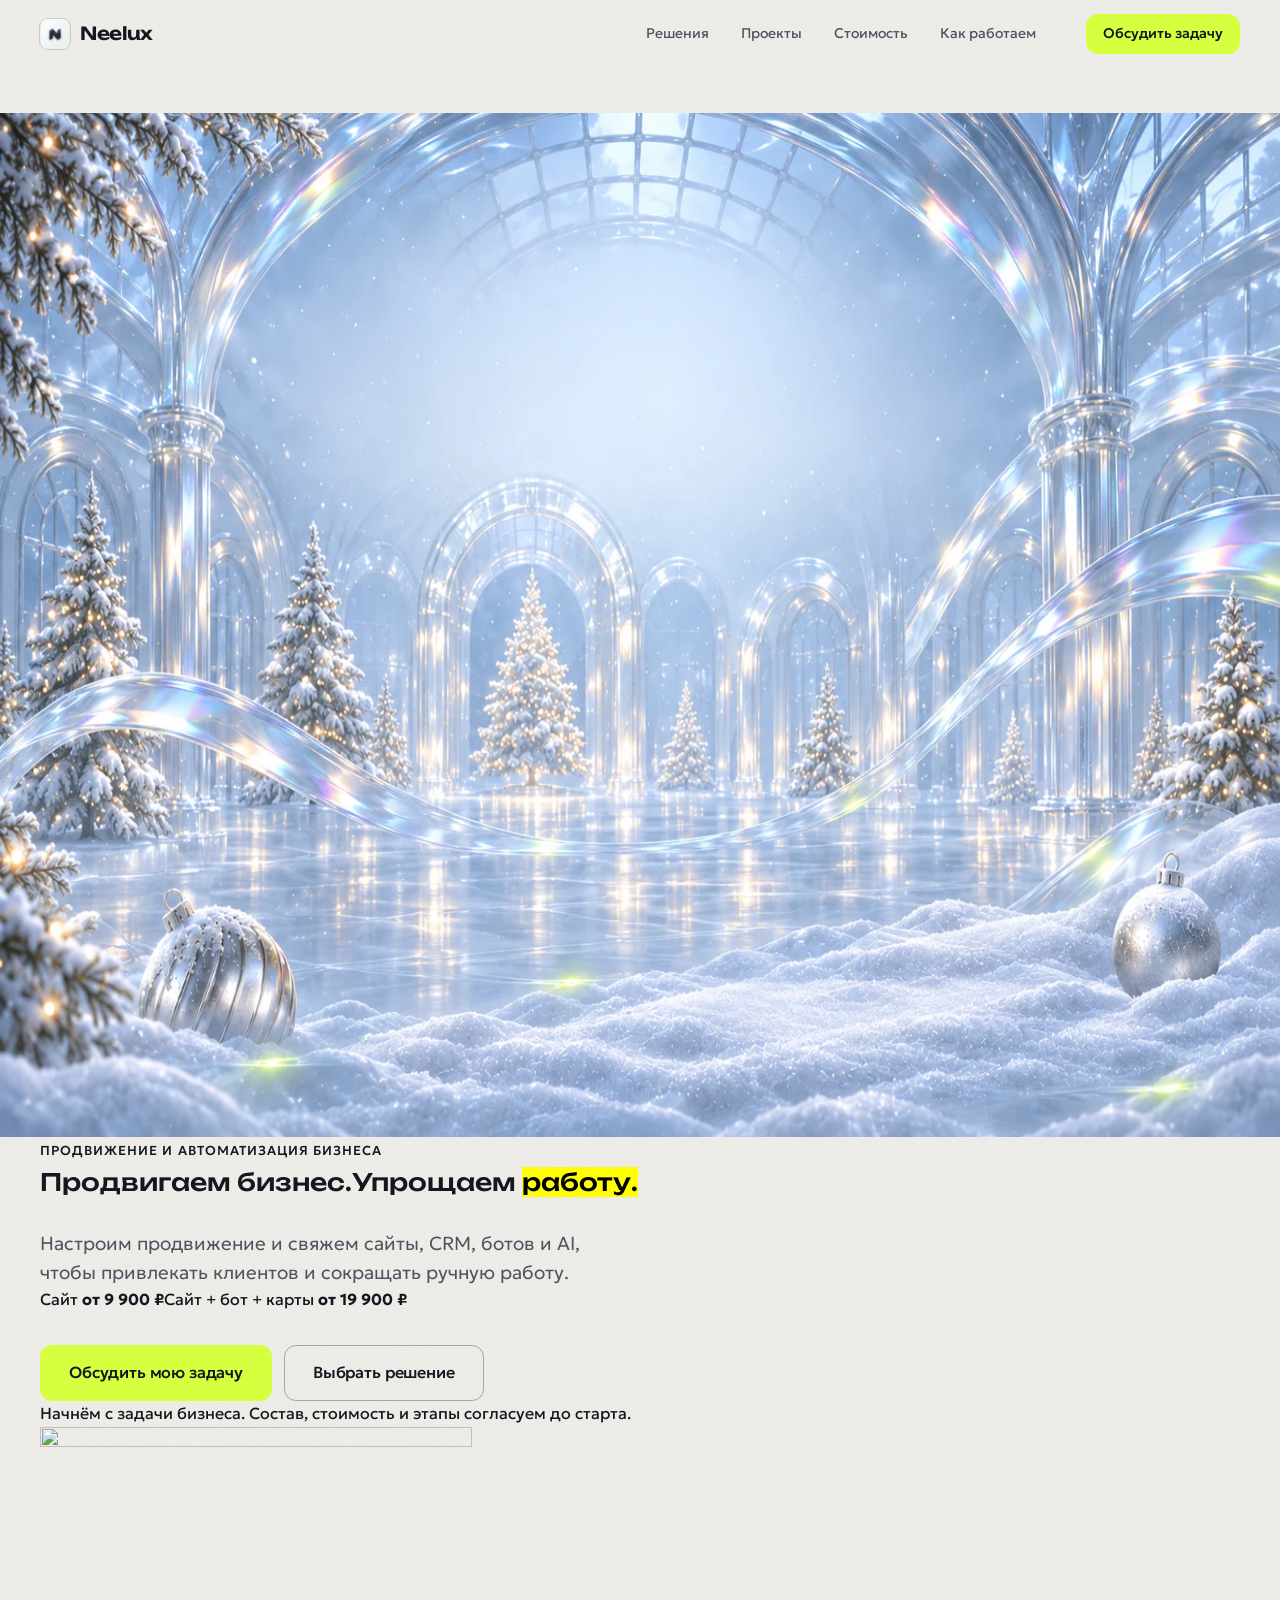
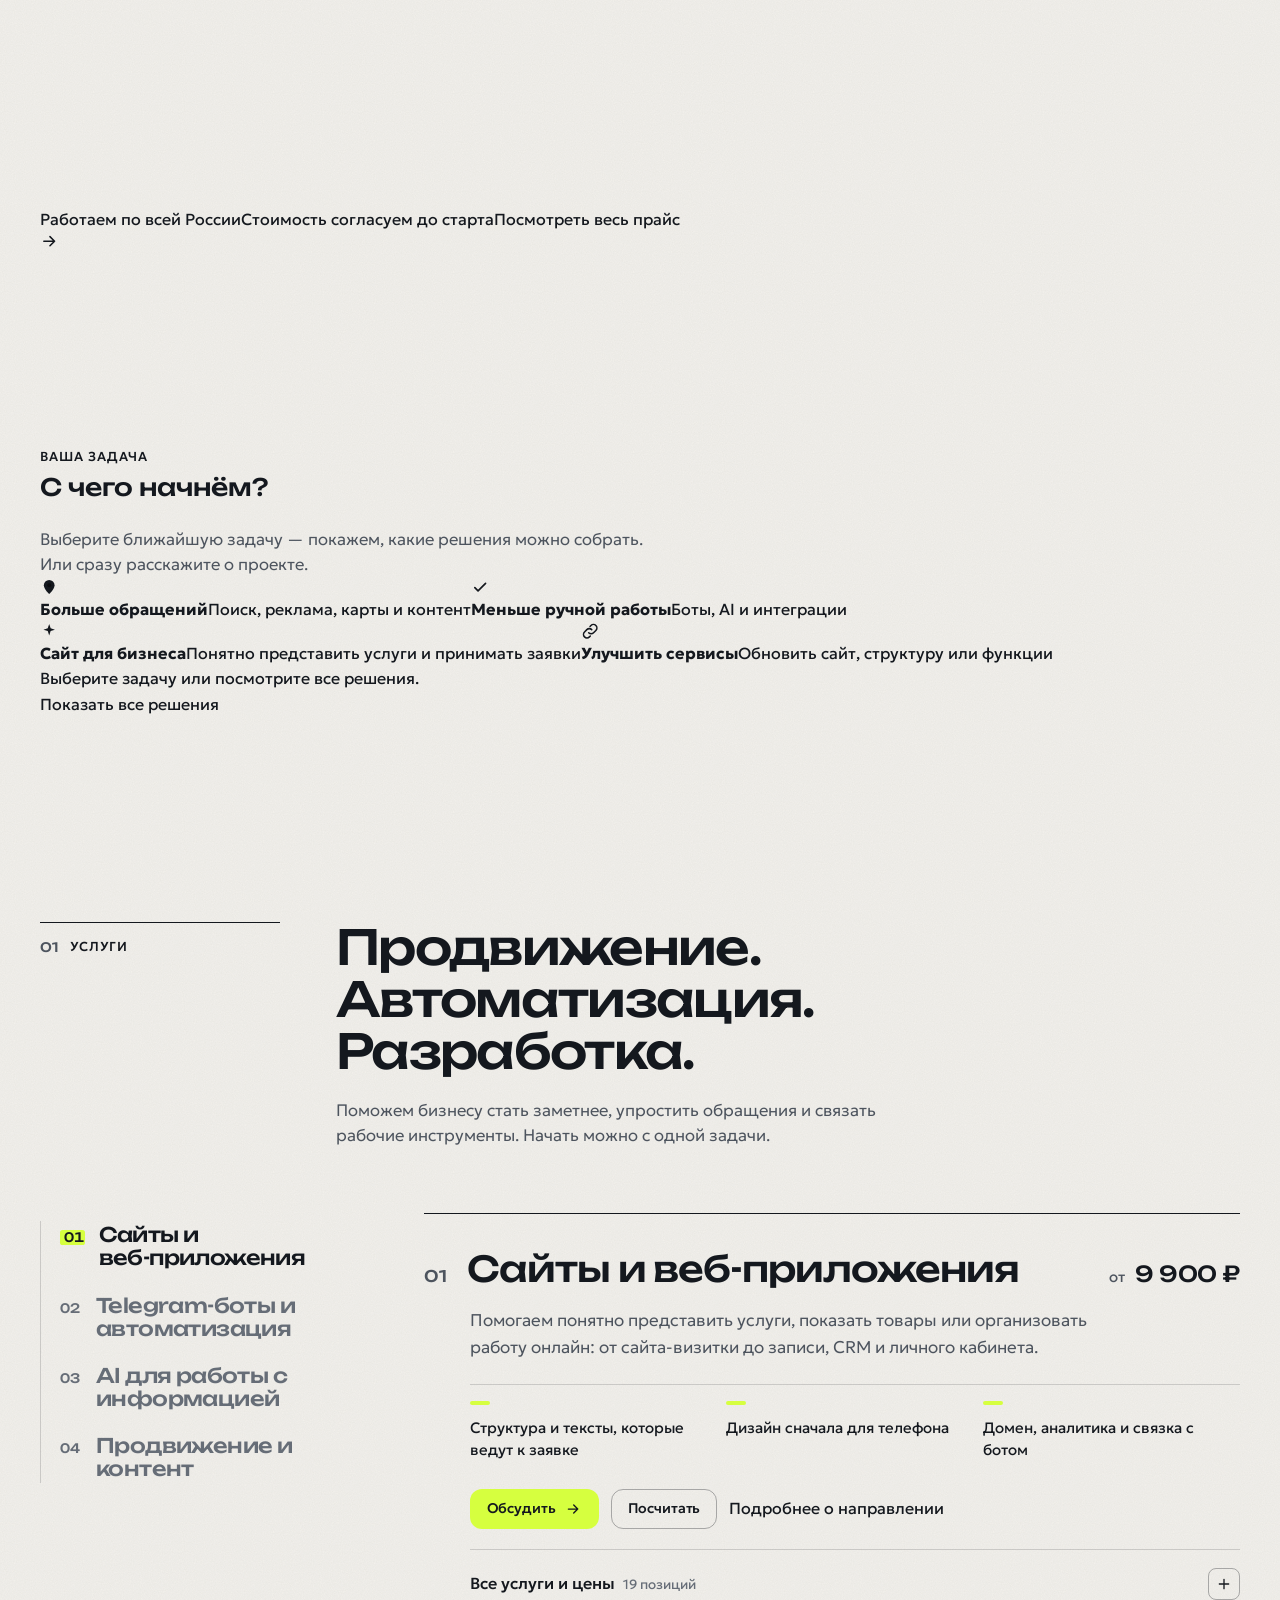
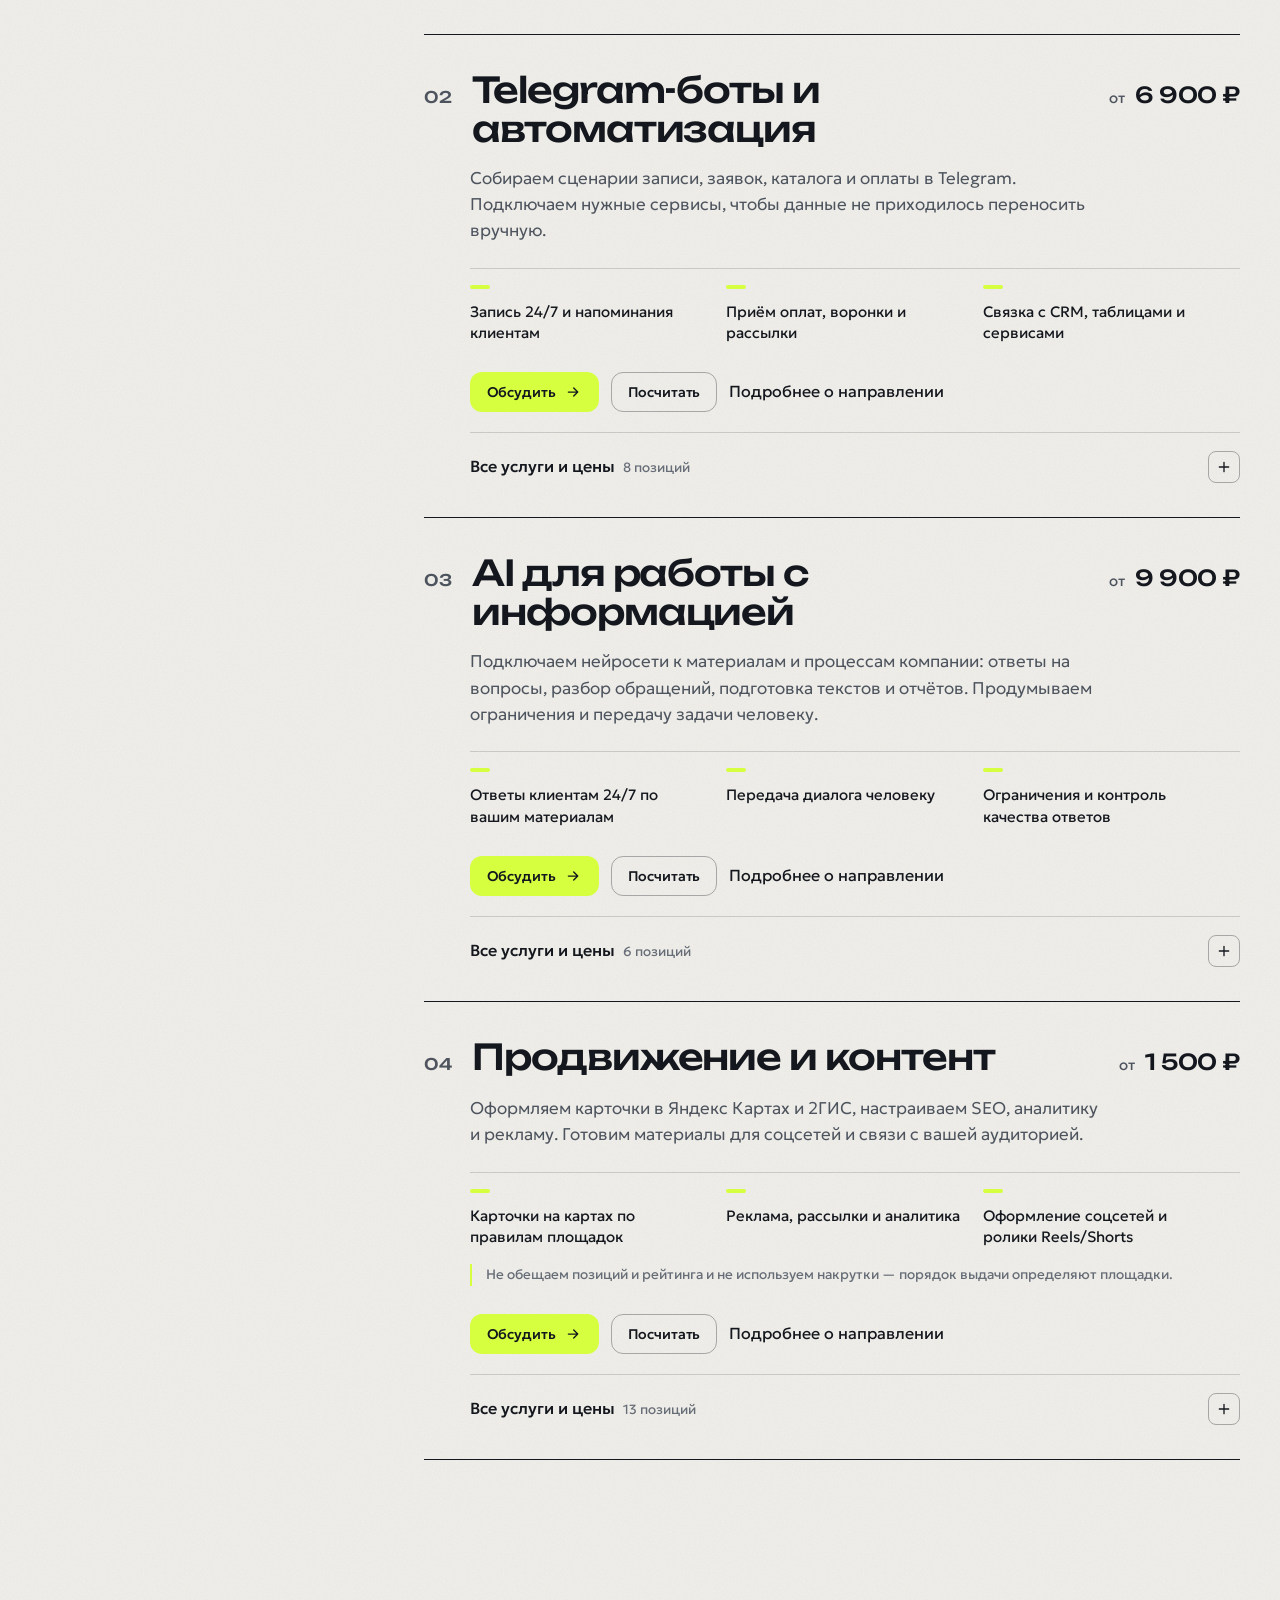
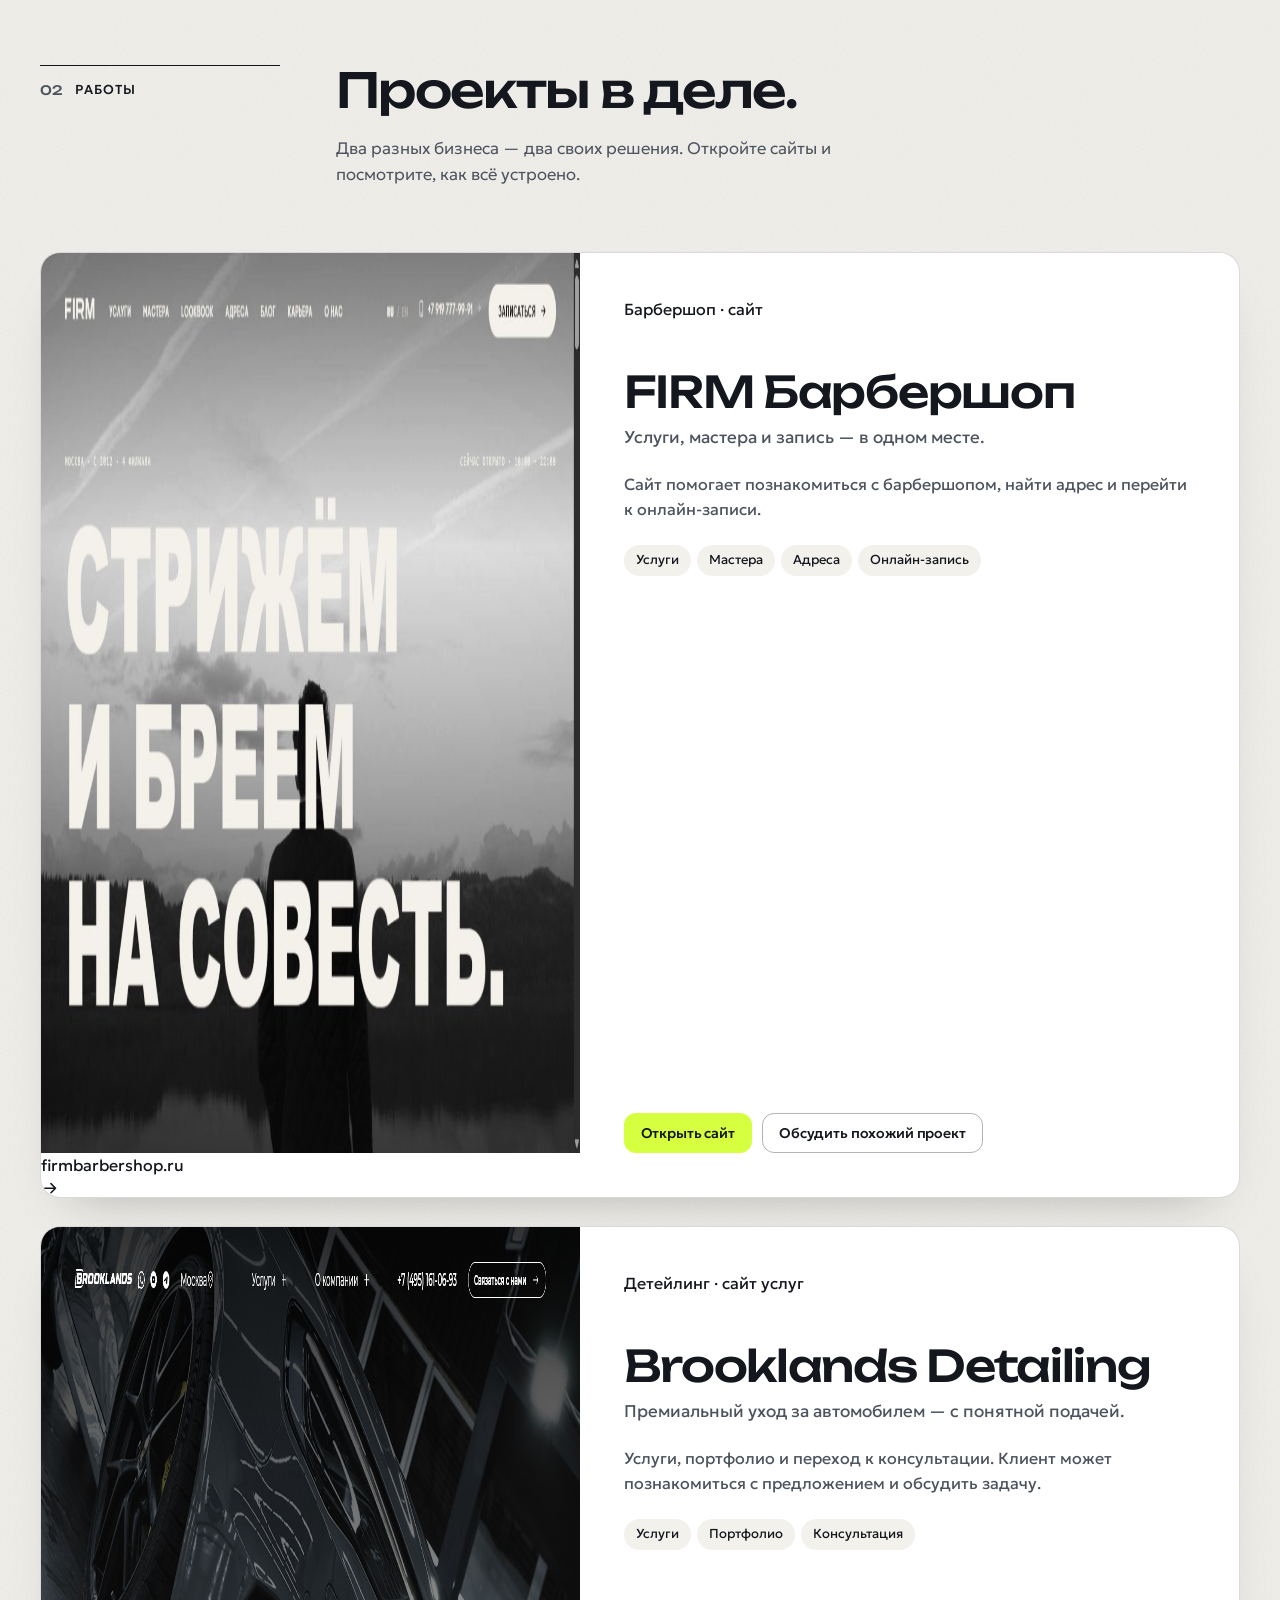
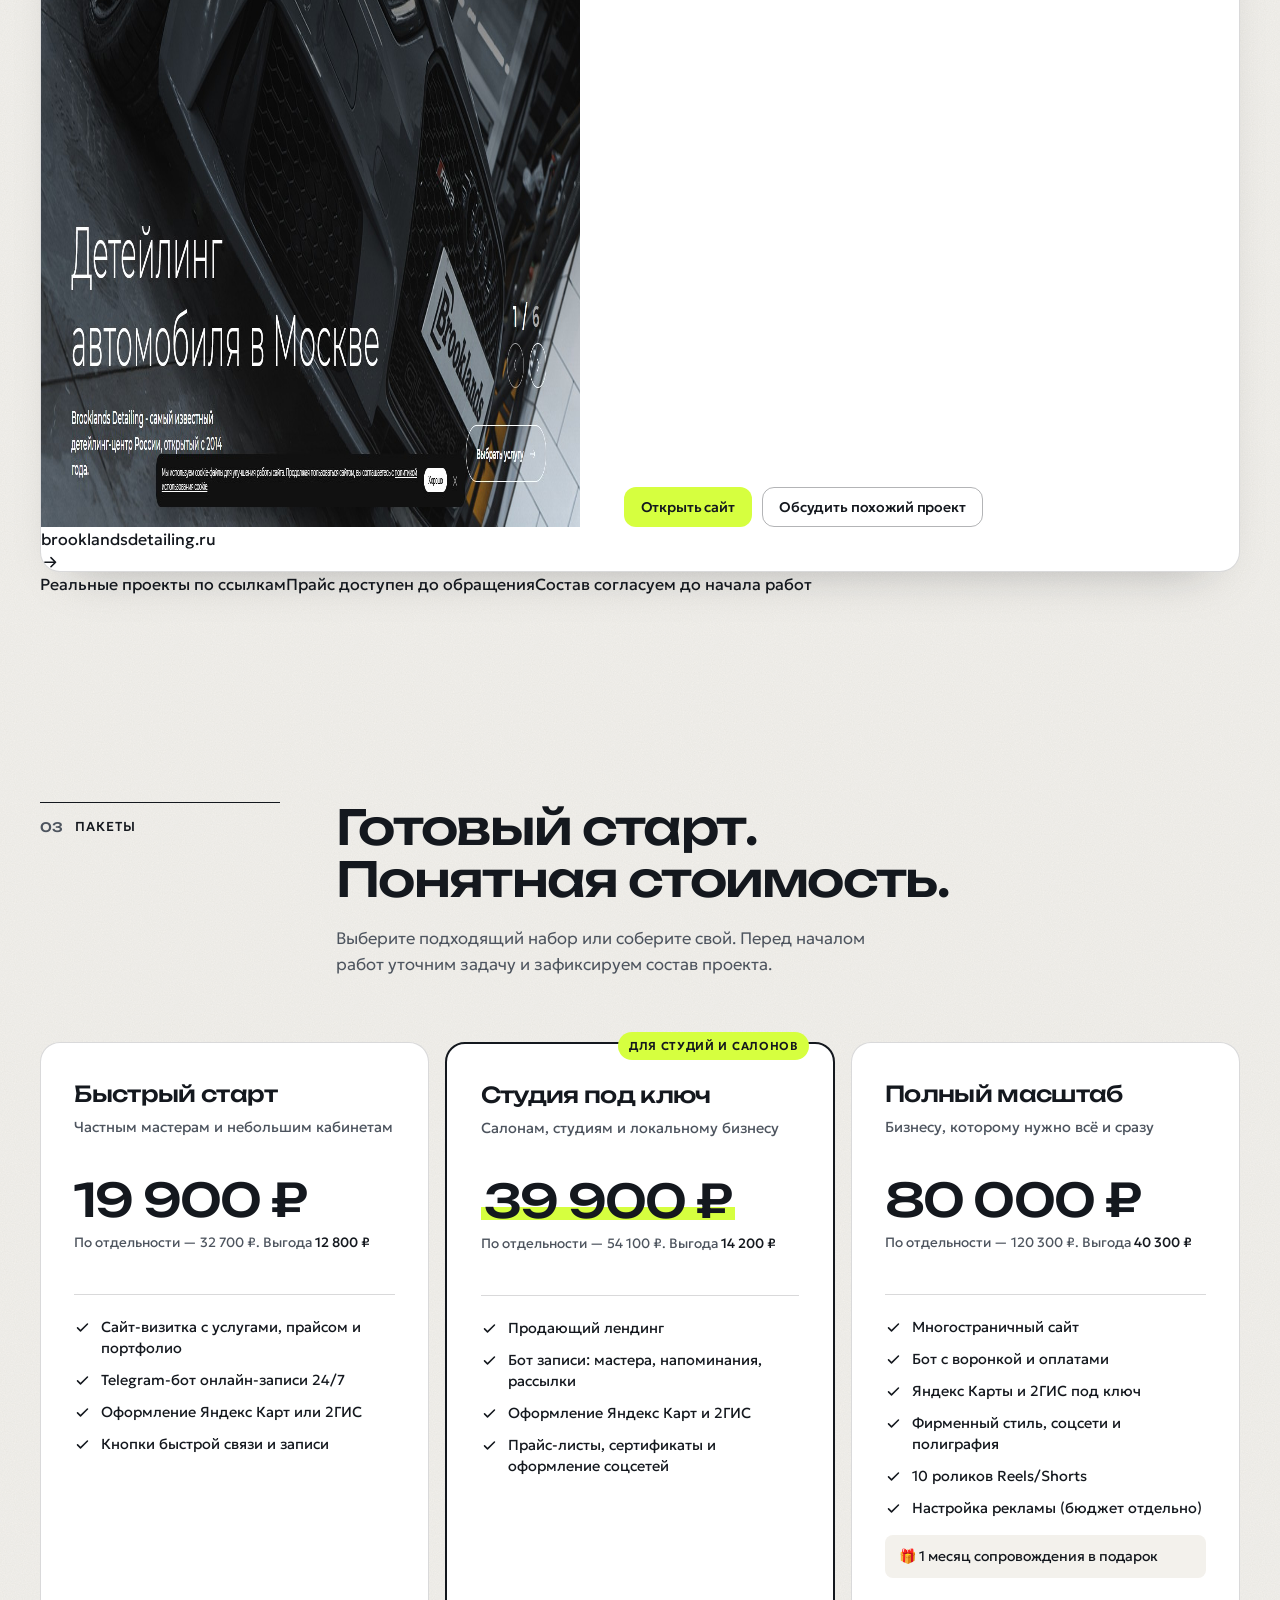
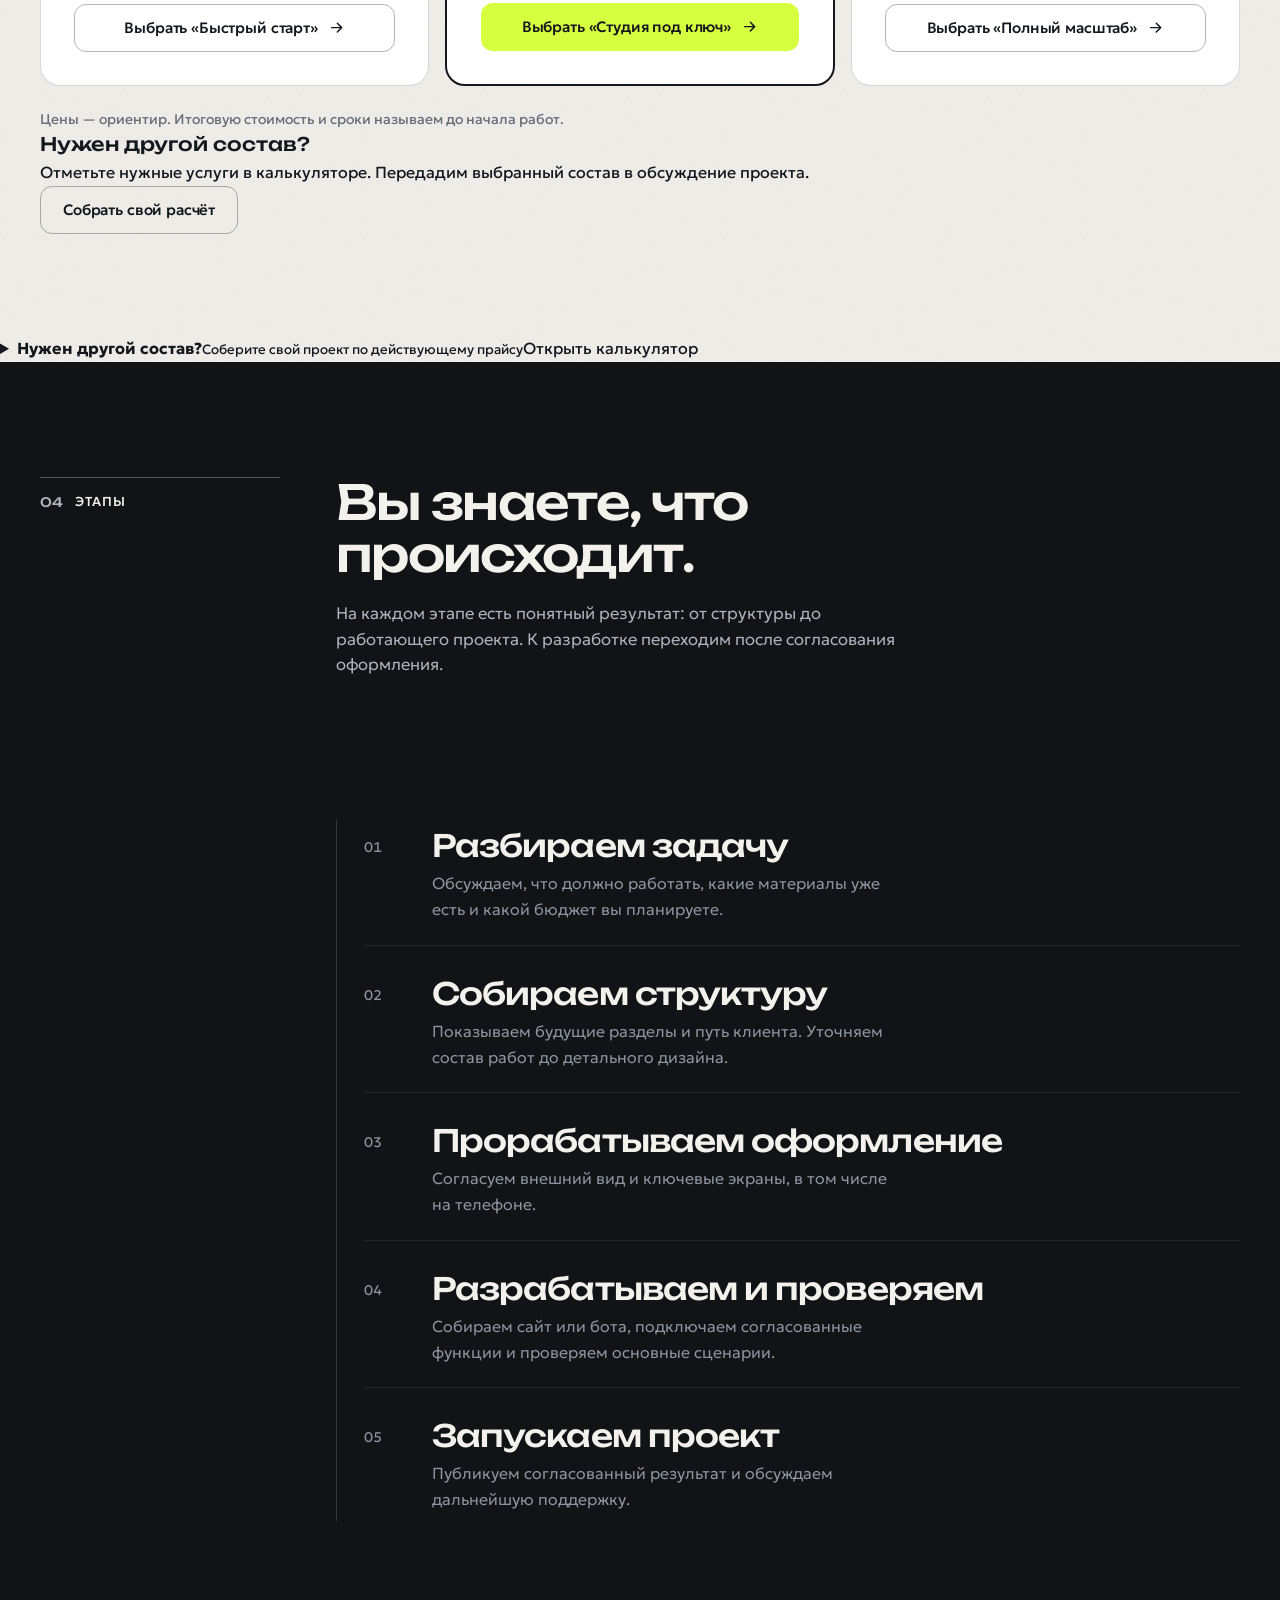
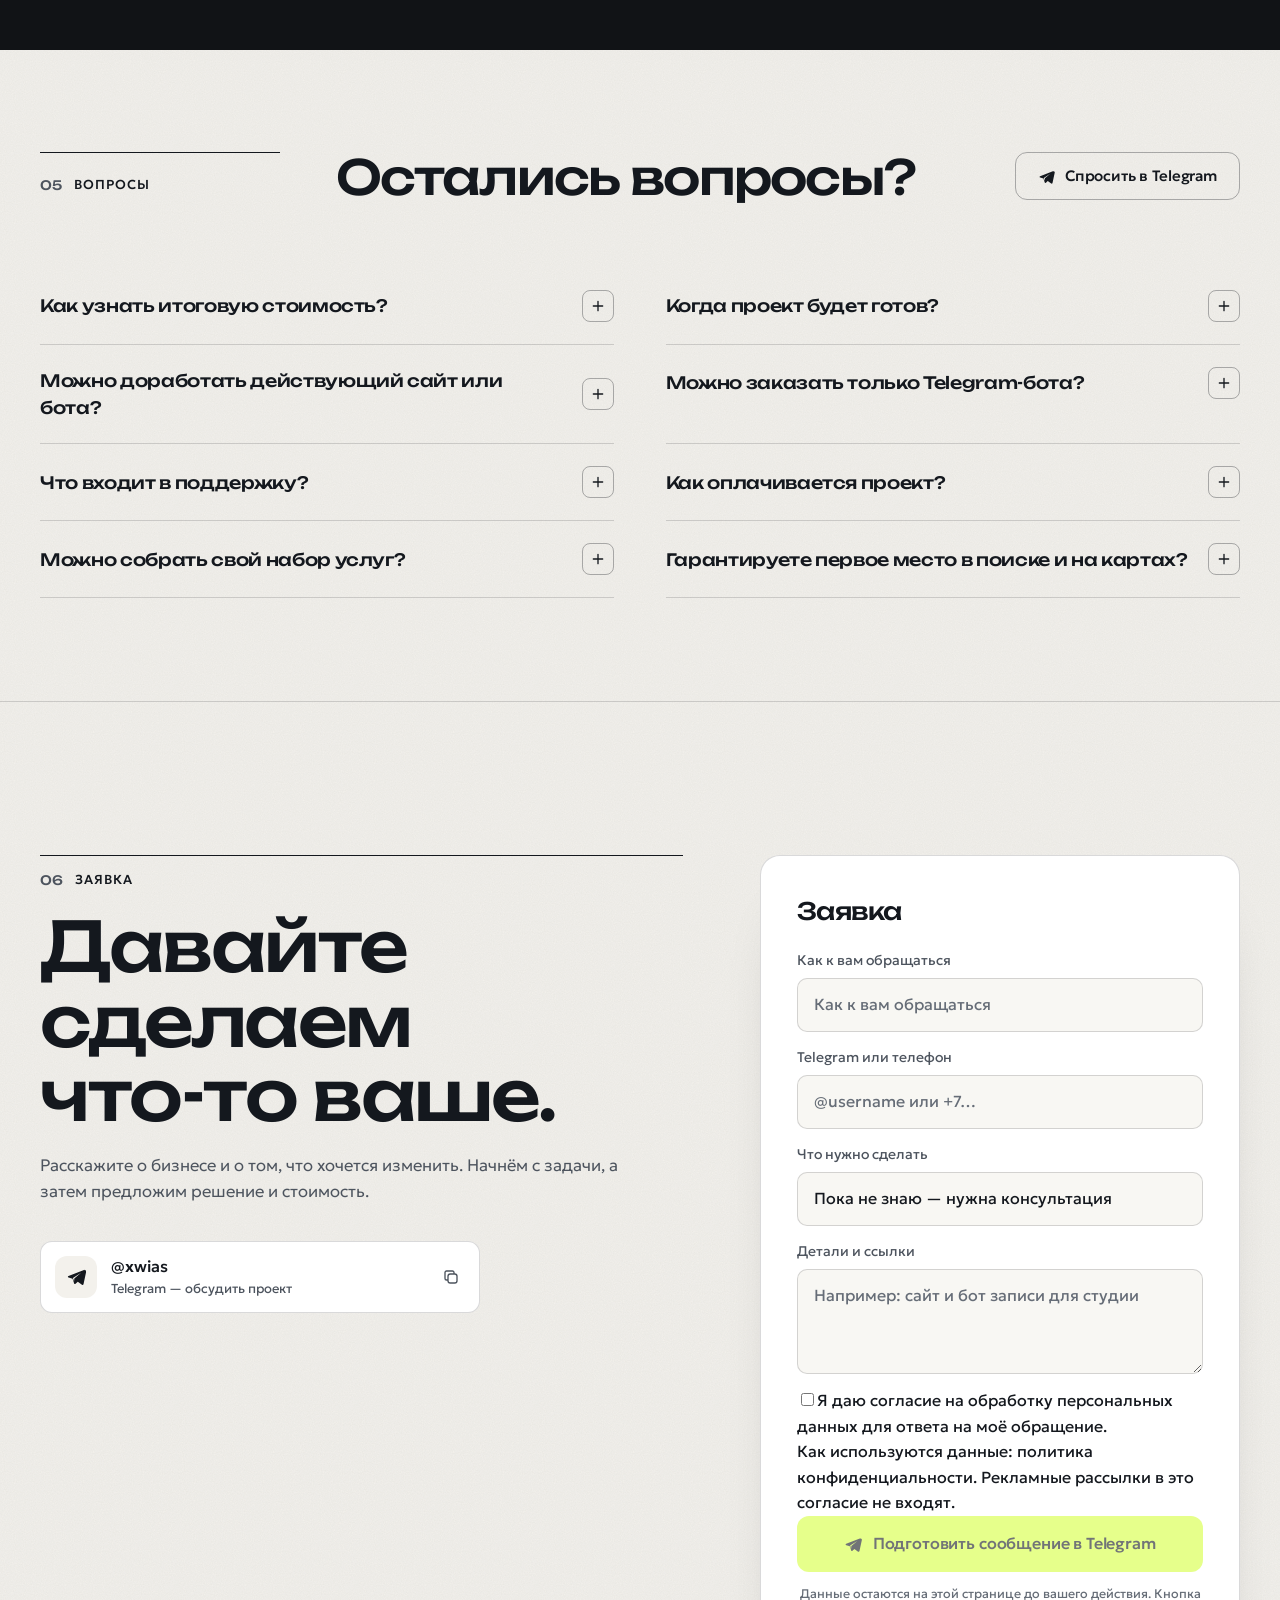
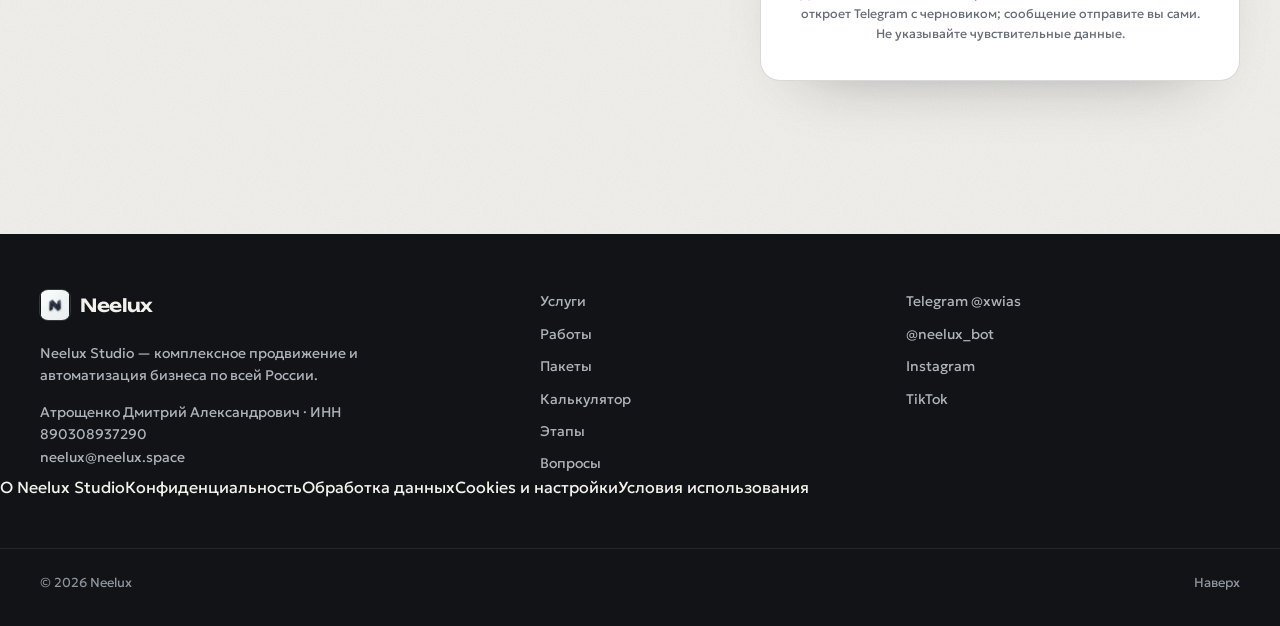
==== index.html @ 49b8c872 "Preload fonts and responsive winter hero" ====
<!DOCTYPE html>
<html lang="ru">
<head><meta http-equiv="Content-Security-Policy" content="default-src 'self'; script-src 'self' 'sha256-bYowenQqxZMYQ4zXlqSv2wx3evvxvMl7G9zVnFu91V8=' 'sha256-Mv/qgRAZ0NYyqm6zJe59zOJnYcP03KrPF1JCFeWwUNU=' 'sha256-81wEFmZ3OXklo0gIBZ+ngFuS64eLbVeHTTYXQNSrXPs=' 'sha256-g668vU2FB/VhR9sZjyP/r6tNjZUY7p6Sd/XIRbGWTug=' 'sha256-WWShyowam76zSEuRC8b7trK9/OQWwpE+iLEZIqrAFX8=' 'sha256-C5FevwNIs4we7+GMn10UOEkq2l+rfgRHEDlmrVTMu+Q=' 'sha256-I1SsyEfsbC1FmljSHi600s7e1ZOvgt6O4b4fA+c5XPI='; script-src-attr 'none'; style-src 'self' 'unsafe-inline'; img-src 'self' data: blob:; font-src 'self'; connect-src 'self'; object-src 'none'; base-uri 'self'; form-action 'none'"><meta name="referrer" content="strict-origin-when-cross-origin"><link rel="preload" as="font" type="font/woff2" href="/fonts/33c7fa548616b5f106.woff2" crossorigin="anonymous"><link rel="preload" as="font" type="font/woff2" href="/fonts/25d318ff543c2107f4.woff2" crossorigin="anonymous">
<meta charset="utf-8">
<meta content="width=device-width, initial-scale=1, viewport-fit=cover" name="viewport">
<title>Продвижение и автоматизация бизнеса — Neelux Studio</title>
<meta content="Продвижение и автоматизация бизнеса по всей России. Поиск, реклама, сайты, CRM, боты и AI — от отдельной задачи до комплексного решения." name="description">
<meta content="#dbe7f1" name="theme-color">
<meta content="light" name="color-scheme">
<link href="https://neelux.space/" rel="canonical">
<meta content="website" property="og:type">
<meta content="ru_RU" property="og:locale">
<meta content="Neelux Studio" property="og:site_name">
<meta content="https://neelux.space/" property="og:url">
<meta content="Продвижение и автоматизация бизнеса — Neelux Studio" property="og:title">
<meta content="Продвижение и автоматизация бизнеса по всей России. Поиск, реклама, сайты, CRM, боты и AI — от отдельной задачи до комплексного решения." property="og:description">
<meta content="https://neelux.space/og-cover.jpg" property="og:image">
<link href="favicon.ico" rel="icon" sizes="48x48">
<link href="logo-n.webp" rel="icon" type="image/webp">
<link href="apple-touch-icon.png" rel="apple-touch-icon">



<link as="image" href="newyear/rig/mascot-open.webp" rel="preload" imagesrcset="newyear/rig/mascot-open-640.webp 640w, newyear/rig/mascot-open-960.webp 960w, newyear/rig/mascot-open.webp 1254w" imagesizes="(max-width:760px) min(432px, calc(100vw - 32px)), 720px">
<link href="site.css?v=20261021d" rel="stylesheet">
<script type="application/ld+json">{"@context":"https://schema.org","@graph":[{"@type":"Organization","name":"Neelux Studio","url":"https://neelux.space/","description":"Комплексное продвижение и автоматизация бизнеса: поиск, реклама, сайты, CRM, боты и AI.","sameAs":["https://t.me/neelux_bot","https://t.me/xwias","https://instagram.com/neelux1","https://tiktok.com/@neelux0"],"contactPoint":[{"@type":"ContactPoint","contactType":"sales","url":"https://t.me/xwias","availableLanguage":["ru"]},{"@type":"ContactPoint","contactType":"customer support","email":"neelux@neelux.space","availableLanguage":["ru"]}],"@id":"https://neelux.space/#organization","logo":"https://neelux.space/logo-n.webp","areaServed":{"@type":"Country","name":"Россия"},"alternateName":"Neelux","email":"neelux@neelux.space","taxID":"890308937290"},{"@type":"WebSite","@id":"https://neelux.space/#website","url":"https://neelux.space/","name":"Neelux Studio","alternateName":"Neelux","inLanguage":"ru-RU","publisher":{"@id":"https://neelux.space/#organization"}},{"@type":"WebPage","@id":"https://neelux.space/#webpage","url":"https://neelux.space/","name":"Продвижение и автоматизация бизнеса — Neelux Studio","description":"Продвижение и автоматизация бизнеса по всей России. Поиск, реклама, сайты, CRM, боты и AI — от отдельной задачи до комплексного решения.","inLanguage":"ru-RU","isPartOf":{"@id":"https://neelux.space/#website"},"publisher":{"@id":"https://neelux.space/#organization"},"about":[{"@id":"https://neelux.space/#service-web"},{"@id":"https://neelux.space/#service-bots"},{"@id":"https://neelux.space/#service-ai"},{"@id":"https://neelux.space/#service-promo"}]},{"@type":"Service","@id":"https://neelux.space/#service-web","url":"https://neelux.space/services/website-development.html","name":"Сайты и веб-приложения","description":"Помогаем понятно представить услуги, показать товары или организовать работу онлайн: от сайта-визитки до записи, CRM и личного кабинета.","provider":{"@id":"https://neelux.space/#organization"},"areaServed":{"@type":"Country","name":"Россия"}},{"@type":"Service","@id":"https://neelux.space/#service-bots","url":"https://neelux.space/services/telegram-bots.html","name":"Telegram-боты и автоматизация","description":"Собираем сценарии записи, заявок, каталога и оплаты в Telegram. Подключаем нужные сервисы, чтобы данные не приходилось переносить вручную.","provider":{"@id":"https://neelux.space/#organization"},"areaServed":{"@type":"Country","name":"Россия"}},{"@type":"Service","@id":"https://neelux.space/#service-ai","url":"https://neelux.space/services/business-automation.html","name":"AI для работы с информацией","description":"Подключаем нейросети к материалам и процессам компании: ответы на вопросы, разбор обращений, подготовка текстов и отчётов. Продумываем ограничения и передачу задачи человеку.","provider":{"@id":"https://neelux.space/#organization"},"areaServed":{"@type":"Country","name":"Россия"}},{"@type":"Service","@id":"https://neelux.space/#service-promo","url":"https://neelux.space/services/business-promotion.html","name":"Продвижение и контент","description":"Оформляем карточки в Яндекс Картах и 2ГИС, настраиваем SEO, аналитику и рекламу. Готовим материалы для соцсетей и связи с вашей аудиторией.","provider":{"@id":"https://neelux.space/#organization"},"areaServed":{"@type":"Country","name":"Россия"}}]}</script>
<script>document.documentElement.classList.add('js');setTimeout(function(){if(!window.NEELUX_READY)document.documentElement.classList.remove('js');},3000);</script>
<meta content="g3vu9Vg8U1frJnB5vKNGFI-XGLZH6_zxIbXREn85_AY" name="google-site-verification"><link href="/fonts/site-fonts.css" rel="stylesheet">  <script type="module" crossorigin src="/assets/index-nIaWdSDs.js"></script>
  <link rel="stylesheet" crossorigin href="/assets/index-BGNPzsAT.css">
</head>
<body>
<svg aria-hidden="true" height="0" style="position:absolute" width="0">
<symbol id="i-arr" viewbox="0 0 24 24"><path d="M5 12h14M13 6l6 6-6 6" fill="none" stroke="currentColor" stroke-linecap="round" stroke-linejoin="round" stroke-width="2" /></symbol>
<symbol id="i-check" viewbox="0 0 24 24"><path d="M5 12.5l4.2 4.2L19 7" fill="none" stroke="currentColor" stroke-linecap="round" stroke-linejoin="round" stroke-width="2.2" /></symbol>
<symbol id="i-plus" viewbox="0 0 24 24"><path d="M12 5v14M5 12h14" fill="none" stroke="currentColor" stroke-linecap="round" stroke-width="2" /></symbol>
<symbol id="i-pause" viewbox="0 0 24 24"><path d="M8 5v14M16 5v14" fill="none" stroke="currentColor" stroke-linecap="round" stroke-width="2.4" /></symbol>
<symbol id="i-play" viewbox="0 0 24 24"><path d="M8 5.5v13l11-6.5z" fill="currentColor" /></symbol>
<symbol id="i-tg" viewbox="0 0 24 24"><path d="M21.5 4.2 2.9 11.4c-1 .4-1 1.6.1 1.9l4.6 1.4 1.8 5.5c.2.7 1.1.9 1.6.4l2.6-2.4 4.8 3.5c.7.5 1.6.1 1.8-.7l3.1-14.6c.2-1-.7-1.8-1.7-1.5zM9.6 14.3l-.3 3.6-1.3-4.1 9.4-6.1-7.8 6.6z" fill="currentColor" /></symbol>
<symbol id="i-ig" viewbox="0 0 24 24"><rect fill="none" height="17" rx="5" stroke="currentColor" stroke-width="1.8" width="17" x="3.5" y="3.5" /><circle cx="12" cy="12" fill="none" r="4" stroke="currentColor" stroke-width="1.8" /><circle cx="17.2" cy="6.8" fill="currentColor" r="1.1" /></symbol>
<symbol id="i-tt" viewbox="0 0 24 24"><path d="M14.5 3c.3 2.4 1.8 4 4.5 4.2v3.1c-1.6.1-3-.4-4.4-1.3v6.1c0 3.6-2.7 5.9-5.8 5.9a5.6 5.6 0 0 1-5.7-5.6c0-3.5 3-6 6.5-5.4v3.2c-1.6-.4-3.2.6-3.2 2.2 0 1.4 1.1 2.4 2.5 2.4 1.5 0 2.6-1 2.6-2.9V3z" fill="currentColor" /></symbol>
<symbol id="i-calc" viewbox="0 0 24 24"><rect fill="none" height="18" rx="3" stroke="currentColor" stroke-width="1.8" width="14" x="5" y="3" /><path d="M8.5 7.5h7M8.5 12h.01M12 12h.01M15.5 12h.01M8.5 15.5h.01M12 15.5h.01M15.5 15.5h.01" stroke="currentColor" stroke-linecap="round" stroke-width="2.2" /></symbol>
<symbol id="i-pin" viewbox="0 0 24 24"><path d="M12 21s-7-6.2-7-11.5A7 7 0 0 1 19 9.5C19 14.8 12 21 12 21z" fill="currentColor" /><circle cx="12" cy="9.5" fill="#0b0c0f" r="2.6" /></symbol>
<symbol id="i-spark" viewbox="0 0 24 24"><path d="M12 2.5l1.9 5.6 5.6 1.9-5.6 1.9L12 17.5l-1.9-5.6L4.5 10l5.6-1.9z" fill="currentColor" /></symbol>
<symbol id="i-copy" viewbox="0 0 24 24"><rect fill="none" height="12" rx="3" stroke="currentColor" stroke-width="1.8" width="12" x="8" y="8" /><path d="M16 8V6a2 2 0 0 0-2-2H6a2 2 0 0 0-2 2v8a2 2 0 0 0 2 2h2" fill="none" stroke="currentColor" stroke-width="1.8" /></symbol>
<symbol id="i-link" viewbox="0 0 24 24"><path d="M10 14a4.5 4.5 0 0 0 6.4 0l3-3a4.5 4.5 0 0 0-6.4-6.4l-1.2 1.2M14 10a4.5 4.5 0 0 0-6.4 0l-3 3a4.5 4.5 0 0 0 6.4 6.4l1.2-1.2" fill="none" stroke="currentColor" stroke-linecap="round" stroke-width="2" /></symbol>
<symbol id="i-doc" viewbox="0 0 24 24"><path d="M7 3h7l5 5v13H7z M14 3v5h5 M10 13h6M10 17h6" fill="none" stroke="currentColor" stroke-linecap="round" stroke-linejoin="round" stroke-width="1.8" /></symbol>
<symbol id="i-x" viewbox="0 0 24 24"><path d="M6 6l12 12M18 6 6 18" fill="none" stroke="currentColor" stroke-linecap="round" stroke-width="2" /></symbol>
</svg>
<a class="skip" href="#main">Перейти к содержанию</a>
<div aria-hidden="true" class="progress" id="progress"></div>
<header class="hdr" id="hdr">
<div class="wrap hdr-in">
<a aria-label="Neelux — наверх" class="brand" href="#top"><span aria-hidden="true" class="lg"></span>Neelux</a>
<nav aria-label="Основное меню" class="nav"><a data-nav="services" href="#services">Решения</a><a data-nav="projects" href="#projects">Проекты</a><a data-nav="pricing" href="#pricing">Стоимость</a><a data-nav="process" href="#process">Как работаем</a></nav>
<a class="btn btn-accent btn-sm hdr-cta" href="#contact">Обсудить задачу</a>
<button aria-controls="mmenu" aria-expanded="false" aria-label="Открыть меню" class="burger" id="burger" type="button"><span></span><span></span></button>
</div>
</header>
<div aria-label="Меню" class="mmenu" id="mmenu">
<nav class="wrap"><a data-nav="services" href="#services">Решения</a><a data-nav="projects" href="#projects">Проекты</a><a data-nav="pricing" href="#pricing">Стоимость</a><a data-nav="process" href="#process">Как работаем</a><a href="#faq">Вопросы</a><a class="btn btn-accent" href="#contact">Обсудить задачу</a></nav>
</div>
<main id="main">
<!-- ============ ПЕРВЫЙ ЭКРАН ============ -->
<section aria-labelledby="heroTitle" class="hero" id="top"><div aria-hidden="true" class="winter-scene"><img alt="" fetchpriority="high" height="1024" src="newyear/rig/atrium-background.webp" srcset="newyear/rig/atrium-background-640.webp 640w, newyear/rig/atrium-background-960.webp 960w, newyear/rig/atrium-background.webp 1586w" sizes="100vw" width="1536"></div>
<div aria-hidden="true" id="winter-motion"></div><div id="motion-control"></div>
<div class="wrap panorama"><div class="panorama-title"><p class="kicker">Продвижение и автоматизация бизнеса</p>
<h1 id="heroTitle"><span class="hero-business-line">Продвигаем бизнес.</span><span class="hero-value-line">Упрощаем <mark>работу.</mark></span></h1><p class="hero-lead">Настроим продвижение и свяжем сайты, CRM, ботов и AI, чтобы привлекать клиентов и сокращать ручную работу.</p></div>
<div class="scene-floor"><div class="action-panel"><p aria-label="Примеры стоимости: сайт от 9900 рублей; сайт, бот и карты от19900 рублей" class="hero-price"><span class="price-entry">Сайт <b>от 9 900 ₽</b></span><span class="bundle-hint">Сайт + бот + карты <b>от 19 900 ₽</b></span></p>
<div class="hero-cta"><a class="btn btn-accent btn-lg" href="#contact">Обсудить мою задачу</a><a class="btn btn-ghost btn-lg" href="#services">Выбрать решение</a></div>
<div class="hero-bottom">Начнём с задачи бизнеса. Состав, стоимость и этапы согласуем до старта.</div></div>
<figure aria-hidden="true" class="hero-mascot"><div class="mascot-poster"><img alt="" fetchpriority="high" height="1280" src="newyear/rig/mascot-open.webp" srcset="newyear/rig/mascot-open-640.webp 640w, newyear/rig/mascot-open-960.webp 960w, newyear/rig/mascot-open.webp 1254w" sizes="(max-width:760px) min(432px, calc(100vw - 32px)), 720px" width="1280"></div><div id="mascot-rig-slot"></div></figure></div>
<p class="scene-caption"><span>Работаем по всей России</span><span>Стоимость согласуем до старта</span><a href="#pricing">Посмотреть весь прайс <svg class="i" aria-hidden="true"><use href="#i-arr" /></svg></a></p></div></section>
<!-- ============ НАПРАВЛЕНИЯ ============ -->

<!-- ============ РАБОТЫ ============ -->
<!-- ============ КОНЦЕПТЫ ============ -->
<!-- ============ ПАКЕТЫ ============ -->

<!-- ============ КАЛЬКУЛЯТОР ============ -->

<!-- ============ ЭТАПЫ ============ -->

<!-- ============ FAQ ============ -->

<!-- ============ ЗАЯВКА ============ -->

<section aria-labelledby="taskHeading" class="sec task-picker" id="start"><div class="wrap"><div class="section-intro"><p class="kicker">Ваша задача</p><h2 id="taskHeading">С чего начнём?</h2><p class="sec-lead">Выберите ближайшую задачу — покажем, какие решения можно собрать. Или сразу расскажите о проекте.</p></div><div aria-label="Выбор задачи" class="task-grid" role="group"><button aria-pressed="false" class="task-option" data-task="promote" type="button"><span aria-hidden="true" class="task-symbol"><svg class="i"><use href="#i-pin" /></svg></span><strong>Больше обращений</strong><span>Поиск, реклама, карты и контент</span></button><button aria-pressed="false" class="task-option" data-task="automate" type="button"><span aria-hidden="true" class="task-symbol"><svg class="i"><use href="#i-check" /></svg></span><strong>Меньше ручной работы</strong><span>Боты, AI и интеграции</span></button><button aria-pressed="false" class="task-option" data-task="launch" type="button"><span aria-hidden="true" class="task-symbol"><svg class="i"><use href="#i-spark" /></svg></span><strong>Сайт для бизнеса</strong><span>Понятно представить услуги и принимать заявки</span></button><button aria-pressed="false" class="task-option" data-task="refresh" type="button"><span aria-hidden="true" class="task-symbol"><svg class="i"><use href="#i-link" /></svg></span><strong>Улучшить сервисы</strong><span>Обновить сайт, структуру или функции</span></button></div><div class="task-result"><p aria-live="polite" id="taskResult" role="status">Выберите задачу или посмотрите все решения.</p><a class="text-link" href="#services" id="taskSkip">Показать все решения</a></div></div></section><section aria-labelledby="svcH" class="sec" id="services">
<div class="wrap">
<header class="sec-head rv">
<p class="kicker">Услуги</p>
<h2 class="h2" id="svcH">Продвижение.
Автоматизация. Разработка.</h2>
<p class="sec-lead">Поможем бизнесу стать заметнее, упростить обращения и связать рабочие инструменты. Начать можно с одной задачи.</p>
</header>
<div class="dirs solutions-shell">
<nav aria-label="Направления" class="dir-nav">
<ol id="dirNav"><li><a aria-current="true" class="is-on" href="#dir-web" data-i="0"><span>01</span>Сайты и веб-⁠приложения</a></li><li><a href="#dir-bots" data-i="1"><span>02</span>Telegram-⁠боты и автоматизация</a></li><li><a href="#dir-ai" data-i="2"><span>03</span>AI для работы с информацией</a></li><li><a href="#dir-promo" data-i="3"><span>04</span>Продвижение и контент</a></li></ol>
</nav>
<div class="dir-list" id="dirList"><article class="dir rv is-on" id="dir-web" aria-labelledby="dirh-web"><div class="dir-head"><span class="dir-num">01</span><h3 id="dirh-web">Сайты и веб-⁠приложения</h3><p class="dir-price">от <b>9&#160;900&#160;₽</b></p></div><div class="dir-body"><p class="dir-desc">Помогаем понятно представить услуги, показать товары или организовать работу онлайн: от сайта-визитки до записи, CRM и личного кабинета.</p><ul class="dir-pts"><li>Структура и тексты, которые ведут к заявке</li><li>Дизайн сначала для телефона</li><li>Домен, аналитика и связка с ботом</li></ul><div class="dir-foot"><a class="btn btn-accent btn-sm" href="#contact" data-pick="dir:web">Обсудить<svg class="i"><use href="#i-arr" /></svg></a><a class="btn btn-ghost btn-sm" href="#calc" data-dircalc="web">Посчитать</a><a class="text-link service-read-more" href="/services/website-development.html">Подробнее о направлении</a></div><details class="dir-more"><summary><span>Все услуги и цены<small>19 позиций</small></span><span class="pm"><svg class="i"><use href="#i-plus" /></svg></span></summary><div class="svc-groups"><div class="svc-group"><h4>Сайты</h4><div class="svc"><b>Сайт-визитка</b><span class="pr">от&#160;9&#160;900&#160;₽</span><p>Услуги, портфолио и способы связи на одном небольшом сайте</p><ul><li>Услуги, прайс, портфолио и контакты</li><li>Кнопки записи в Telegram и звонка</li><li>Адаптив под телефоны</li></ul><div class="acts"><a class="btn btn-ghost btn-sm" href="#contact" data-pick="card">Обсудить</a><a class="btn btn-ghost btn-sm" href="#calc" data-calc="card">Посчитать</a></div></div><div class="svc"><b>Лендинг</b><span class="pr">от&#160;16&#160;900&#160;₽</span><p>Одна страница, которая объясняет предложение и помогает оставить заявку</p><ul><li>Структура под заявки</li><li>Форма и кнопки связи</li><li>Адаптив и базовая SEO-разметка</li></ul><div class="acts"><a class="btn btn-ghost btn-sm" href="#contact" data-pick="landing">Обсудить</a><a class="btn btn-ghost btn-sm" href="#calc" data-calc="landing">Посчитать</a></div></div><div class="svc"><b>Многостраничный сайт</b><span class="pr">от&#160;29&#160;900&#160;₽</span><p>Отдельные страницы для услуг, новостей и информации о компании</p><ul><li>Индивидуальная структура</li><li>Страницы услуг и новостей</li><li>Базовая SEO-разметка</li></ul><div class="acts"><a class="btn btn-ghost btn-sm" href="#contact" data-pick="multi">Обсудить</a><a class="btn btn-ghost btn-sm" href="#calc" data-calc="multi">Посчитать</a></div></div><div class="svc"><b>Корпоративный сайт</b><span class="pr">от&#160;29&#160;900&#160;₽</span><p>Сайт компании с услугами, проектами и формами связи</p><ul><li>Дизайн под фирменный стиль</li><li>Разделы компании, услуг и кейсов</li><li>Формы и связка с мессенджерами</li></ul><div class="acts"><a class="btn btn-ghost btn-sm" href="#contact" data-pick="corp">Обсудить</a><a class="btn btn-ghost btn-sm" href="#calc" data-calc="corp">Посчитать</a></div></div><div class="svc"><b>Интернет-магазин</b><span class="pr">от&#160;39&#160;900&#160;₽</span><p>Каталог товаров с корзиной, оформлением заказа и онлайн-оплатой</p><ul><li>Каталог с фильтрами и карточками</li><li>Корзина, оформление и оплата</li><li>Управление товарами</li></ul><p class="cx">Объём таких проектов сильно различается — итог назовём после короткого обсуждения.</p><div class="acts"><a class="btn btn-ghost btn-sm" href="#contact" data-pick="shop">Обсудить</a><a class="btn btn-ghost btn-sm" href="#calc" data-calc="shop">Посчитать</a></div></div><div class="svc"><b>Редизайн сайта</b><span class="pr">от&#160;9&#160;900&#160;₽</span><p>Новая подача действующего сайта с переносом его контента</p><ul><li>Аудит текущего сайта</li><li>Новый дизайн ключевых страниц</li><li>Перенос контента</li></ul><div class="acts"><a class="btn btn-ghost btn-sm" href="#contact" data-pick="redesign">Обсудить</a><a class="btn btn-ghost btn-sm" href="#calc" data-calc="redesign">Посчитать</a></div></div></div><div class="svc-group"><h4>Веб-приложения</h4><div class="svc"><b>Веб-приложение</b><span class="pr">от&#160;34&#160;900&#160;₽</span><p>Веб-сервис с интерфейсом, серверной частью и администрированием</p><ul><li>Прототип и проектирование</li><li>Интерфейс и серверная часть</li><li>Админ-панель</li></ul><p class="cx">Объём таких проектов сильно различается — итог назовём после короткого обсуждения.</p><div class="acts"><a class="btn btn-ghost btn-sm" href="#contact" data-pick="webapp">Обсудить</a><a class="btn btn-ghost btn-sm" href="#calc" data-calc="webapp">Посчитать</a></div></div><div class="svc"><b>CRM-система</b><span class="pr">от&#160;34&#160;900&#160;₽</span><p>Клиенты, сделки, роли команды и отчёты в общей системе</p><ul><li>Карточки клиентов и воронка</li><li>Роли и права сотрудников</li><li>Отчёты и уведомления</li></ul><p class="cx">Объём таких проектов сильно различается — итог назовём после короткого обсуждения.</p><div class="acts"><a class="btn btn-ghost btn-sm" href="#contact" data-pick="crm">Обсудить</a><a class="btn btn-ghost btn-sm" href="#calc" data-calc="crm">Посчитать</a></div></div><div class="svc"><b>Онлайн-запись и бронирование</b><span class="pr">от&#160;19&#160;900&#160;₽</span><p>Выбор услуги, специалиста и времени без ручного согласования</p><ul><li>Выбор услуги, специалиста и времени</li><li>Подтверждения и напоминания</li><li>Кабинет администратора</li></ul><div class="acts"><a class="btn btn-ghost btn-sm" href="#contact" data-pick="booking">Обсудить</a><a class="btn btn-ghost btn-sm" href="#calc" data-calc="booking">Посчитать</a></div></div><div class="svc"><b>Личный кабинет</b><span class="pr">от&#160;14&#160;900&#160;₽</span><p>Личное пространство клиента с профилем и историей обращений</p><ul><li>Регистрация и вход</li><li>История заказов и записей</li><li>Профиль и уведомления</li></ul><div class="acts"><a class="btn btn-ghost btn-sm" href="#contact" data-pick="cabinet">Обсудить</a><a class="btn btn-ghost btn-sm" href="#calc" data-calc="cabinet">Посчитать</a></div></div></div><div class="svc-group"><h4>Дизайн интерфейсов и бренд</h4><div class="svc"><b>UI/UX-дизайн</b><span class="pr">от&#160;7&#160;900&#160;₽</span><p>Прототип и макеты интерфейса сайта, бота или приложения</p><ul><li>Прототипы</li><li>Макеты ключевых экранов</li><li>UI-кит</li></ul><div class="acts"><a class="btn btn-ghost btn-sm" href="#contact" data-pick="uiux">Обсудить</a><a class="btn btn-ghost btn-sm" href="#calc" data-calc="uiux">Посчитать</a></div></div><div class="svc"><b>Дизайн лендинга</b><span class="pr">от&#160;6&#160;900&#160;₽</span><p>Дизайн страницы для компьютера и телефона без разработки</p><ul><li>Структура страницы</li><li>Дизайн для компьютера и телефона</li><li>Исходники в Figma</li></ul><div class="acts"><a class="btn btn-ghost btn-sm" href="#contact" data-pick="land_dsgn">Обсудить</a><a class="btn btn-ghost btn-sm" href="#calc" data-calc="land_dsgn">Посчитать</a></div></div><div class="svc"><b>Логотип</b><span class="pr">от&#160;3&#160;900&#160;₽</span><p>Концепции знака и подготовка выбранного решения к использованию</p><ul><li>Несколько концепций</li><li>Правки выбранного варианта</li><li>Файлы для веба и печати</li></ul><div class="acts"><a class="btn btn-ghost btn-sm" href="#contact" data-pick="logo">Обсудить</a><a class="btn btn-ghost btn-sm" href="#calc" data-calc="logo">Посчитать</a></div></div><div class="svc"><b>Фирменный стиль</b><span class="pr">от&#160;12&#160;900&#160;₽</span><p>Логотип, палитра, шрифты и материалы в едином стиле</p><ul><li>Логотип</li><li>Палитра и типографика</li><li>Носители и шаблоны</li></ul><div class="acts"><a class="btn btn-ghost btn-sm" href="#contact" data-pick="brand">Обсудить</a><a class="btn btn-ghost btn-sm" href="#calc" data-calc="brand">Посчитать</a></div></div><div class="svc"><b>Брендбук</b><span class="pr">от&#160;14&#160;900&#160;₽</span><p>Правила использования визуального языка компании</p><ul><li>Правила использования логотипа</li><li>Цвета, шрифты, графика</li><li>Примеры применения</li></ul><div class="acts"><a class="btn btn-ghost btn-sm" href="#contact" data-pick="brandbook">Обсудить</a><a class="btn btn-ghost btn-sm" href="#calc" data-calc="brandbook">Посчитать</a></div></div></div><div class="svc-group"><h4>Поддержка</h4><div class="svc svc-sup"><b>Доработка сайта или бота</b><span class="pr">от&#160;1&#160;900&#160;₽</span><p>Отдельная правка, новый блок или согласованная функция</p><ul><li>Оценка задачи до начала</li><li>Внесение изменений</li><li>Проверка на устройствах</li></ul><div class="acts"><a class="btn btn-ghost btn-sm" href="#contact" data-pick="fix">Обсудить</a><a class="btn btn-ghost btn-sm" href="#calc" data-calc="fix">Посчитать</a></div></div><div class="svc svc-sup"><b>Сопровождение</b><span class="pr">5&#160;000&#160;₽/мес</span><p>Мелкие правки контента, мониторинг и ежемесячная рассылка</p><ul><li>Мелкие правки контента</li><li>Мониторинг работы сайта и бота</li><li>Ежемесячная рассылка</li></ul><div class="acts"><a class="btn btn-ghost btn-sm" href="#contact" data-pick="support">Обсудить</a></div></div><div class="svc svc-sup"><b>Оптимизация скорости</b><span class="pr">от&#160;3&#160;900&#160;₽</span><p>Проверка загрузки и оптимизация изображений и ресурсов</p><ul><li>Сжатие изображений</li><li>Оптимизация загрузки</li><li>Проверка до и после</li></ul><div class="acts"><a class="btn btn-ghost btn-sm" href="#contact" data-pick="speed">Обсудить</a><a class="btn btn-ghost btn-sm" href="#calc" data-calc="speed">Посчитать</a></div></div><div class="svc svc-sup"><b>Хостинг и домен</b><span class="pr">от&#160;1&#160;900&#160;₽</span><p>Подбор домена, подключение хостинга и SSL-сертификата</p><ul><li>Подбор и подключение домена</li><li>Настройка хостинга</li><li>SSL-сертификат</li></ul><div class="acts"><a class="btn btn-ghost btn-sm" href="#contact" data-pick="hosting">Обсудить</a><a class="btn btn-ghost btn-sm" href="#calc" data-calc="hosting">Посчитать</a></div></div></div><p class="dir-warn">Что влияет на цену: количество страниц и уникальных блоков, тексты и фото, интеграции, роли пользователей, сжатые сроки.</p></div></details></div></article><article class="dir rv" id="dir-bots" aria-labelledby="dirh-bots"><div class="dir-head"><span class="dir-num">02</span><h3 id="dirh-bots">Telegram-⁠боты и автоматизация</h3><p class="dir-price">от <b>6&#160;900&#160;₽</b></p></div><div class="dir-body"><p class="dir-desc">Собираем сценарии записи, заявок, каталога и оплаты в Telegram. Подключаем нужные сервисы, чтобы данные не приходилось переносить вручную.</p><ul class="dir-pts"><li>Запись 24/7 и напоминания клиентам</li><li>Приём оплат, воронки и рассылки</li><li>Связка с CRM, таблицами и сервисами</li></ul><div class="dir-foot"><a class="btn btn-accent btn-sm" href="#contact" data-pick="dir:bots">Обсудить<svg class="i"><use href="#i-arr" /></svg></a><a class="btn btn-ghost btn-sm" href="#calc" data-dircalc="bots">Посчитать</a><a class="text-link service-read-more" href="/services/telegram-bots.html">Подробнее о направлении</a></div><details class="dir-more"><summary><span>Все услуги и цены<small>8 позиций</small></span><span class="pm"><svg class="i"><use href="#i-plus" /></svg></span></summary><div class="svc-groups"><div class="svc-group"><h4>Боты</h4><div class="svc"><b>Бот-визитка</b><span class="pr">от&#160;8&#160;900&#160;₽</span><p>Услуги, цены, портфолио и ответы на вопросы внутри Telegram</p><ul><li>Меню услуг и цен</li><li>Портфолио и FAQ</li><li>Перевод на администратора</li></ul><div class="acts"><a class="btn btn-ghost btn-sm" href="#contact" data-pick="bot_card">Обсудить</a><a class="btn btn-ghost btn-sm" href="#calc" data-calc="bot_card">Посчитать</a></div></div><div class="svc"><b>Бот онлайн-записи и заявок</b><span class="pr">от&#160;14&#160;900&#160;₽</span><p>Сценарий записи с напоминаниями и базой клиентов</p><ul><li>Выбор услуги, мастера и времени</li><li>Напоминания клиентам</li><li>База клиентов и рассылки</li></ul><div class="acts"><a class="btn btn-ghost btn-sm" href="#contact" data-pick="bot_lead">Обсудить</a><a class="btn btn-ghost btn-sm" href="#calc" data-calc="bot_lead">Посчитать</a></div></div><div class="svc"><b>Бот с оплатой и интеграциями</b><span class="pr">от&#160;24&#160;900&#160;₽</span><p>Продажи, приём оплат и связь с CRM или таблицами в боте</p><ul><li>Приём оплат</li><li>Воронка и прогрев</li><li>Связка с CRM и таблицами</li></ul><p class="cx">Объём таких проектов сильно различается — итог назовём после короткого обсуждения.</p><div class="acts"><a class="btn btn-ghost btn-sm" href="#contact" data-pick="bot_pay">Обсудить</a><a class="btn btn-ghost btn-sm" href="#calc" data-calc="bot_pay">Посчитать</a></div></div><div class="svc"><b>Telegram Mini App</b><span class="pr">от&#160;19&#160;900&#160;₽</span><p>Каталог, запись или кабинет в интерфейсе внутри Telegram</p><ul><li>Интерфейс как у мобильного приложения</li><li>Вход через Telegram</li><li>Каталог, запись или личный кабинет</li></ul><p class="cx">Объём таких проектов сильно различается — итог назовём после короткого обсуждения.</p><div class="acts"><a class="btn btn-ghost btn-sm" href="#contact" data-pick="miniapp">Обсудить</a><a class="btn btn-ghost btn-sm" href="#calc" data-calc="miniapp">Посчитать</a></div></div></div><div class="svc-group"><h4>Автоматизация и интеграции</h4><div class="svc"><b>Автоматизация в Telegram</b><span class="pr">от&#160;7&#160;900&#160;₽</span><p>Уведомления, автоответы и передача данных между сервисами</p><ul><li>Уведомления о заявках и заказах</li><li>Автоответы и сценарии</li><li>Связка с таблицами и сервисами</li></ul><div class="acts"><a class="btn btn-ghost btn-sm" href="#contact" data-pick="tg_auto">Обсудить</a><a class="btn btn-ghost btn-sm" href="#calc" data-calc="tg_auto">Посчитать</a></div></div><div class="svc"><b>API и интеграции</b><span class="pr">от&#160;6&#160;900&#160;₽</span><p>Интеграции сайта, бота, CRM, таблиц и платёжных систем</p><ul><li>Платёжные системы</li><li>CRM и таблицы</li><li>Сторонние API</li></ul><div class="acts"><a class="btn btn-ghost btn-sm" href="#contact" data-pick="api">Обсудить</a><a class="btn btn-ghost btn-sm" href="#calc" data-calc="api">Посчитать</a></div></div></div><div class="svc-group"><h4>Поддержка</h4><div class="svc svc-sup"><b>Доработка сайта или бота</b><span class="pr">от&#160;1&#160;900&#160;₽</span><p>Отдельная правка, новый блок или согласованная функция</p><ul><li>Оценка задачи до начала</li><li>Внесение изменений</li><li>Проверка на устройствах</li></ul><div class="acts"><a class="btn btn-ghost btn-sm" href="#contact" data-pick="fix">Обсудить</a><a class="btn btn-ghost btn-sm" href="#calc" data-calc="fix">Посчитать</a></div></div><div class="svc svc-sup"><b>Сопровождение</b><span class="pr">5&#160;000&#160;₽/мес</span><p>Мелкие правки контента, мониторинг и ежемесячная рассылка</p><ul><li>Мелкие правки контента</li><li>Мониторинг работы сайта и бота</li><li>Ежемесячная рассылка</li></ul><div class="acts"><a class="btn btn-ghost btn-sm" href="#contact" data-pick="support">Обсудить</a></div></div></div><p class="dir-warn">Что влияет на цену: число сценариев, приём оплат, интеграции с CRM и таблицами, админ-панель.</p></div></details></div></article><article class="dir rv" id="dir-ai" aria-labelledby="dirh-ai"><div class="dir-head"><span class="dir-num">03</span><h3 id="dirh-ai">AI для работы с информацией</h3><p class="dir-price">от <b>9&#160;900&#160;₽</b></p></div><div class="dir-body"><p class="dir-desc">Подключаем нейросети к материалам и процессам компании: ответы на вопросы, разбор обращений, подготовка текстов и отчётов. Продумываем ограничения и передачу задачи человеку.</p><ul class="dir-pts"><li>Ответы клиентам 24/7 по вашим материалам</li><li>Передача диалога человеку</li><li>Ограничения и контроль качества ответов</li></ul><div class="dir-foot"><a class="btn btn-accent btn-sm" href="#contact" data-pick="dir:ai">Обсудить<svg class="i"><use href="#i-arr" /></svg></a><a class="btn btn-ghost btn-sm" href="#calc" data-dircalc="ai">Посчитать</a><a class="text-link service-read-more" href="/services/business-automation.html">Подробнее о направлении</a></div><details class="dir-more"><summary><span>Все услуги и цены<small>6 позиций</small></span><span class="pm"><svg class="i"><use href="#i-plus" /></svg></span></summary><div class="svc-groups"><div class="svc-group"><h4>AI</h4><div class="svc"><b>AI-чат-бот</b><span class="pr">от&#160;9&#160;900&#160;₽</span><p>Ответы на основе ваших материалов с передачей диалога человеку</p><ul><li>Обучение на ваших материалах</li><li>Передача диалога человеку</li><li>Telegram или сайт</li></ul><div class="acts"><a class="btn btn-ghost btn-sm" href="#contact" data-pick="ai_bot">Обсудить</a><a class="btn btn-ghost btn-sm" href="#calc" data-calc="ai_bot">Посчитать</a></div></div><div class="svc"><b>AI-консультант для сайта</b><span class="pr">от&#160;9&#160;900&#160;₽</span><p>Виджет, который отвечает об услугах и помогает оставить контакт</p><ul><li>Виджет на сайте</li><li>Ответы по услугам и ценам</li><li>Сбор контактов</li></ul><div class="acts"><a class="btn btn-ghost btn-sm" href="#contact" data-pick="ai_site">Обсудить</a><a class="btn btn-ghost btn-sm" href="#calc" data-calc="ai_site">Посчитать</a></div></div><div class="svc"><b>AI-автоматизация процессов</b><span class="pr">от&#160;14&#160;900&#160;₽</span><p>Сценарии обработки обращений, текстов и отчётов с контролем качества</p><ul><li>Разбор рутинных процессов</li><li>Сценарии автоматизации</li><li>Контроль качества ответов</li></ul><p class="cx">Объём таких проектов сильно различается — итог назовём после короткого обсуждения.</p><div class="acts"><a class="btn btn-ghost btn-sm" href="#contact" data-pick="ai_auto">Обсудить</a><a class="btn btn-ghost btn-sm" href="#calc" data-calc="ai_auto">Посчитать</a></div></div><div class="svc"><b>Интеграция нейросетей</b><span class="pr">от&#160;9&#160;900&#160;₽</span><p>Подбор модели и подключение нейросети к вашему продукту</p><ul><li>Подбор модели под задачу</li><li>Подключение по API</li><li>Ограничения и безопасность</li></ul><div class="acts"><a class="btn btn-ghost btn-sm" href="#contact" data-pick="ai_int">Обсудить</a><a class="btn btn-ghost btn-sm" href="#calc" data-calc="ai_int">Посчитать</a></div></div></div><div class="svc-group"><h4>Поддержка</h4><div class="svc svc-sup"><b>Доработка сайта или бота</b><span class="pr">от&#160;1&#160;900&#160;₽</span><p>Отдельная правка, новый блок или согласованная функция</p><ul><li>Оценка задачи до начала</li><li>Внесение изменений</li><li>Проверка на устройствах</li></ul><div class="acts"><a class="btn btn-ghost btn-sm" href="#contact" data-pick="fix">Обсудить</a><a class="btn btn-ghost btn-sm" href="#calc" data-calc="fix">Посчитать</a></div></div><div class="svc svc-sup"><b>Сопровождение</b><span class="pr">5&#160;000&#160;₽/мес</span><p>Мелкие правки контента, мониторинг и ежемесячная рассылка</p><ul><li>Мелкие правки контента</li><li>Мониторинг работы сайта и бота</li><li>Ежемесячная рассылка</li></ul><div class="acts"><a class="btn btn-ghost btn-sm" href="#contact" data-pick="support">Обсудить</a></div></div></div><p class="dir-warn">Что влияет на цену: объём базы знаний, число каналов и интеграций, сложность сценариев — сложные системы считаем после созвона.</p></div></details></div></article><article class="dir rv" id="dir-promo" aria-labelledby="dirh-promo"><div class="dir-head"><span class="dir-num">04</span><h3 id="dirh-promo">Продвижение и контент</h3><p class="dir-price">от <b>1&#160;500&#160;₽</b></p></div><div class="dir-body"><p class="dir-desc">Оформляем карточки в Яндекс Картах и 2ГИС, настраиваем SEO, аналитику и рекламу. Готовим материалы для соцсетей и связи с вашей аудиторией.</p><ul class="dir-pts"><li>Карточки на картах по правилам площадок</li><li>Реклама, рассылки и аналитика</li><li>Оформление соцсетей и ролики Reels/Shorts</li></ul><p class="dir-warn">Не обещаем позиций и рейтинга и не используем накрутки — порядок выдачи определяют площадки.</p><div class="dir-foot"><a class="btn btn-accent btn-sm" href="#contact" data-pick="dir:promo">Обсудить<svg class="i"><use href="#i-arr" /></svg></a><a class="btn btn-ghost btn-sm" href="#calc" data-dircalc="promo">Посчитать</a><a class="text-link service-read-more" href="/services/business-promotion.html">Подробнее о направлении</a></div><details class="dir-more"><summary><span>Все услуги и цены<small>13 позиций</small></span><span class="pm"><svg class="i"><use href="#i-plus" /></svg></span></summary><div class="svc-groups"><div class="svc-group"><h4>Яндекс Карты и 2ГИС</h4><div class="svc"><b>Яндекс Карты или 2ГИС</b><span class="pr">7&#160;900&#160;₽</span><p>Создание или проверка и оформление карточки на одной площадке</p><ul><li>Категории, услуги, график и контакты</li><li>Фото и описание</li><li>Кнопки записи и ссылки на сайт или бота</li></ul><div class="acts"><a class="btn btn-ghost btn-sm" href="#contact" data-pick="map_one">Обсудить</a><a class="btn btn-ghost btn-sm" href="#calc" data-calc="map_one">Посчитать</a></div></div><div class="svc"><b>Яндекс Карты + 2ГИС</b><span class="pr">12&#160;900&#160;₽</span><p>Оформление двух площадок с согласованными данными</p><ul><li>Оформление обеих карточек</li><li>Единые данные на обеих площадках</li><li>Работа с отзывами по правилам площадок</li></ul><div class="acts"><a class="btn btn-ghost btn-sm" href="#contact" data-pick="map_both">Обсудить</a><a class="btn btn-ghost btn-sm" href="#calc" data-calc="map_both">Посчитать</a></div></div></div><div class="svc-group"><h4>Трафик и аналитика</h4><div class="svc"><b>Базовая SEO-настройка</b><span class="pr">от&#160;4&#160;900&#160;₽</span><p>Базовая техническая подготовка сайта к работе с поиском</p><ul><li>Мета-теги и заголовки</li><li>Карта сайта и индексация</li><li>Подключение вебмастеров</li></ul><div class="acts"><a class="btn btn-ghost btn-sm" href="#contact" data-pick="seo">Обсудить</a><a class="btn btn-ghost btn-sm" href="#calc" data-calc="seo">Посчитать</a></div></div><div class="svc"><b>Подключение аналитики</b><span class="pr">от&#160;2&#160;900&#160;₽</span><p>Подключение Метрики, целей на обращения и инструкции</p><ul><li>Установка счётчиков</li><li>Цели на заявки и клики</li><li>Короткая инструкция</li></ul><div class="acts"><a class="btn btn-ghost btn-sm" href="#contact" data-pick="analytics">Обсудить</a><a class="btn btn-ghost btn-sm" href="#calc" data-calc="analytics">Посчитать</a></div></div><div class="svc"><b>Настройка рекламы</b><span class="pr">от&#160;9&#160;900&#160;₽</span><p>Настройка кампаний и креативов; рекламный бюджет оплачивается отдельно</p><ul><li>Настройка кампаний</li><li>Креативы и тексты</li><li>Первичная оптимизация</li></ul><div class="acts"><a class="btn btn-ghost btn-sm" href="#contact" data-pick="ads">Обсудить</a><a class="btn btn-ghost btn-sm" href="#calc" data-calc="ads">Посчитать</a></div></div><div class="svc"><b>Рассылка по базе в Telegram</b><span class="pr">3&#160;500&#160;₽</span><p>Текст, сегментация вашей базы и отправка сообщения в Telegram</p><ul><li>Текст и оформление</li><li>Сегментация базы</li><li>Отправка</li></ul><div class="acts"><a class="btn btn-ghost btn-sm" href="#contact" data-pick="mailing">Обсудить</a><a class="btn btn-ghost btn-sm" href="#calc" data-calc="mailing">Посчитать</a></div></div></div><div class="svc-group"><h4>Контент и соцсети</h4><div class="svc"><b>Оформление соцсетей</b><span class="pr">от&#160;6&#160;900&#160;₽</span><p>Аватар, обложки и шаблоны для профиля Instagram или ВК</p><ul><li>Аватар и обложки</li><li>Шаблоны постов и сторис</li><li>Оформление актуального</li></ul><div class="acts"><a class="btn btn-ghost btn-sm" href="#contact" data-pick="social">Обсудить</a><a class="btn btn-ghost btn-sm" href="#calc" data-calc="social">Посчитать</a></div></div><div class="svc"><b>Прайс-лист, сертификаты, гайды</b><span class="pr">2&#160;500&#160;₽</span><p>Дизайн прайса, сертификата или гайда для печати и интернета</p><ul><li>Дизайн в вашем стиле</li><li>Файлы для печати и соцсетей</li></ul><div class="acts"><a class="btn btn-ghost btn-sm" href="#contact" data-pick="pricelist">Обсудить</a><a class="btn btn-ghost btn-sm" href="#calc" data-calc="pricelist">Посчитать</a></div></div><div class="svc"><b>Рекламные креативы</b><span class="pr">от&#160;1&#160;900&#160;₽</span><p>Рекламные баннеры в нескольких форматах для выбранных площадок</p><ul><li>Креативы под площадки</li><li>Несколько форматов</li><li>Варианты для теста</li></ul><div class="acts"><a class="btn btn-ghost btn-sm" href="#contact" data-pick="creatives">Обсудить</a><a class="btn btn-ghost btn-sm" href="#calc" data-calc="creatives">Посчитать</a></div></div><div class="svc"><b>Монтаж Reels / Shorts</b><span class="pr">1&#160;500&#160;₽</span><p>1 ролик; 5 шт. — 6 500 ₽, 10 шт. — 11 900 ₽</p><ul><li>Монтаж и ритм под тренды</li><li>Титры и музыка</li><li>Формат 9:16</li></ul><div class="acts"><a class="btn btn-ghost btn-sm" href="#contact" data-pick="reels">Обсудить</a><a class="btn btn-ghost btn-sm" href="#calc" data-calc="reels">Посчитать</a></div></div><div class="svc"><b>Монтаж рекламного ролика</b><span class="pr">от&#160;2&#160;900&#160;₽</span><p>Монтаж рекламного ролика с титрами, музыкой и нужными форматами</p><ul><li>Сценарная структура</li><li>Монтаж, титры, музыка</li><li>Форматы под площадки</li></ul><div class="acts"><a class="btn btn-ghost btn-sm" href="#contact" data-pick="ad_video">Обсудить</a><a class="btn btn-ghost btn-sm" href="#calc" data-calc="ad_video">Посчитать</a></div></div></div><div class="svc-group"><h4>Поддержка</h4><div class="svc svc-sup"><b>Ведение карточек</b><span class="pr">от&#160;2&#160;900&#160;₽/мес</span><p>Обновление цен, акций и фото, ответы на отзывы по правилам площадок</p><ul><li>Обновление информации</li><li>Ответы на отзывы</li><li>Ежемесячная сверка данных</li></ul><div class="acts"><a class="btn btn-ghost btn-sm" href="#contact" data-pick="map_care">Обсудить</a></div></div><div class="svc svc-sup"><b>Сопровождение</b><span class="pr">5&#160;000&#160;₽/мес</span><p>Мелкие правки контента, мониторинг и ежемесячная рассылка</p><ul><li>Мелкие правки контента</li><li>Мониторинг работы сайта и бота</li><li>Ежемесячная рассылка</li></ul><div class="acts"><a class="btn btn-ghost btn-sm" href="#contact" data-pick="support">Обсудить</a></div></div></div><p class="dir-warn">Что влияет на цену: число площадок и филиалов, объём контента, рекламный бюджет оплачивается отдельно.</p></div></details></div></article></div>
</div>
</div>
</section><section aria-labelledby="prH" class="sec" id="projects"><span aria-hidden="true" class="anchor-alias" id="concepts"></span>
<div class="wrap">
<header class="sec-head rv">
<p class="kicker">Работы</p>
<h2 class="h2" id="prH">Проекты в деле.</h2>
<p class="sec-lead">Два разных бизнеса — два своих решения. Откройте сайты и посмотрите, как всё устроено.</p>
</header>
<div class="projs" id="projs">
<article class="proj case-card"><a aria-label="Открыть сайт FIRM Барбершоп" rel="noopener noreferrer" target="_blank" href="https://firmbarbershop.ru/" class="project-screen-link"><div class="case-preview"><img src="projects/firm-screen.jpg" alt="Главная страница сайта FIRM Барбершоп" loading="lazy" width="1440" height="900"></div><span class="screen-domain">firmbarbershop.ru <svg class="i" aria-hidden="true"><use href="#i-arr" /></svg></span></a><div class="pj-info"><p class="case-sector">Барбершоп · сайт</p><h3>FIRM Барбершоп</h3><p class="pj-sub">Услуги, мастера и запись — в одном месте.</p><p class="pj-text">Сайт помогает познакомиться с барбершопом, найти адрес и перейти к онлайн-записи.</p><ul class="pj-chips"><li>Услуги</li><li>Мастера</li><li>Адреса</li><li>Онлайн-запись</li></ul><div class="pj-acts"><a class="btn btn-accent btn-sm" href="https://firmbarbershop.ru/" target="_blank" rel="noopener noreferrer">Открыть сайт</a><a class="btn btn-ghost btn-sm" href="#contact" data-pick="landing">Обсудить похожий проект</a></div></div></article>
<article class="proj case-card"><a aria-label="Открыть сайт Brooklands Detailing" rel="noopener noreferrer" target="_blank" href="https://brooklandsdetailing.ru/" class="project-screen-link"><div class="case-preview"><img src="projects/brooklands-screen.jpg" alt="Главная страница сайта Brooklands Detailing" loading="lazy" width="1440" height="900"></div><span class="screen-domain">brooklandsdetailing.ru <svg class="i" aria-hidden="true"><use href="#i-arr" /></svg></span></a><div class="pj-info"><p class="case-sector">Детейлинг · сайт услуг</p><h3>Brooklands Detailing</h3><p class="pj-sub">Премиальный уход за автомобилем — с понятной подачей.</p><p class="pj-text">Услуги, портфолио и переход к консультации. Клиент может познакомиться с предложением и обсудить задачу.</p><ul class="pj-chips"><li>Услуги</li><li>Портфолио</li><li>Консультация</li></ul><div class="pj-acts"><a class="btn btn-accent btn-sm" href="https://brooklandsdetailing.ru/" target="_blank" rel="noopener noreferrer">Открыть сайт</a><a class="btn btn-ghost btn-sm" href="#contact" data-pick="landing">Обсудить похожий проект</a></div></div></article></div>
<div class="proof-strip"><span>Реальные проекты по ссылкам</span><span>Прайс доступен до обращения</span><span>Состав согласуем до начала работ</span></div></div>
</section><section aria-labelledby="pkH" class="sec" id="pricing">
<div class="wrap">
<header class="sec-head rv">
<p class="kicker">Пакеты</p>
<h2 class="h2" id="pkH">Готовый старт.
Понятная стоимость.</h2>
<p class="sec-lead">Выберите подходящий набор или соберите свой. Перед началом работ уточним задачу и зафиксируем состав проекта.</p>
</header>
<div class="pkgs" id="pkgs"><article class="pkg rv"><div class="top"><h3>Быстрый старт</h3></div><p class="for">Частным мастерам и небольшим кабинетам</p><div class="price">19&#160;900&#160;₽</div><p class="sep">По отдельности — 32&#160;700&#160;₽. Выгода <b>12&#160;800&#160;₽</b></p><ul><li><svg class="i"><use href="#i-check" /></svg><span>Сайт-визитка с услугами, прайсом и портфолио</span></li><li><svg class="i"><use href="#i-check" /></svg><span>Telegram-бот онлайн-записи 24/7</span></li><li><svg class="i"><use href="#i-check" /></svg><span>Оформление Яндекс Карт или 2ГИС</span></li><li><svg class="i"><use href="#i-check" /></svg><span>Кнопки быстрой связи и записи</span></li></ul><a class="btn btn-ghost btn-block" href="#contact" data-pkg="start">Выбрать «Быстрый старт»<svg class="i"><use href="#i-arr" /></svg></a></article><article class="pkg rv pkg--hit d1"><div class="top"><h3>Студия под ключ</h3><span class="hit">Для студий и салонов</span></div><p class="for">Салонам, студиям и локальному бизнесу</p><div class="price">39&#160;900&#160;₽</div><p class="sep">По отдельности — 54&#160;100&#160;₽. Выгода <b>14&#160;200&#160;₽</b></p><ul><li><svg class="i"><use href="#i-check" /></svg><span>Продающий лендинг</span></li><li><svg class="i"><use href="#i-check" /></svg><span>Бот записи: мастера, напоминания, рассылки</span></li><li><svg class="i"><use href="#i-check" /></svg><span>Оформление Яндекс Карт и 2ГИС</span></li><li><svg class="i"><use href="#i-check" /></svg><span>Прайс-листы, сертификаты и оформление соцсетей</span></li></ul><a class="btn btn-accent btn-block" href="#contact" data-pkg="business">Выбрать «Студия под ключ»<svg class="i"><use href="#i-arr" /></svg></a></article><article class="pkg rv d2"><div class="top"><h3>Полный масштаб</h3></div><p class="for">Бизнесу, которому нужно всё и сразу</p><div class="price">80&#160;000&#160;₽</div><p class="sep">По отдельности — 120&#160;300&#160;₽. Выгода <b>40&#160;300&#160;₽</b></p><ul><li><svg class="i"><use href="#i-check" /></svg><span>Многостраничный сайт</span></li><li><svg class="i"><use href="#i-check" /></svg><span>Бот с воронкой и оплатами</span></li><li><svg class="i"><use href="#i-check" /></svg><span>Яндекс Карты и 2ГИС под ключ</span></li><li><svg class="i"><use href="#i-check" /></svg><span>Фирменный стиль, соцсети и полиграфия</span></li><li><svg class="i"><use href="#i-check" /></svg><span>10 роликов Reels/Shorts</span></li><li><svg class="i"><use href="#i-check" /></svg><span>Настройка рекламы (бюджет отдельно)</span></li></ul><p class="gift">🎁 1 месяц сопровождения в подарок</p><a class="btn btn-ghost btn-block" href="#contact" data-pkg="full">Выбрать «Полный масштаб»<svg class="i"><use href="#i-arr" /></svg></a></article></div>
<p class="note rv">Цены — ориентир. Итоговую стоимость и сроки называем до начала работ.</p>
<div class="pricing-custom"><div><h3>Нужен другой состав?</h3><p>Отметьте нужные услуги в калькуляторе. Передадим выбранный состав в обсуждение проекта.</p></div><a class="btn btn-ghost" href="#calc">Собрать свой расчёт</a></div></div>
</section><details id="calculationDrawer" class="calculation-drawer"><summary><span><b>Нужен другой состав?</b><small>Соберите свой проект по действующему прайсу</small></span><span class="drawer-action">Открыть калькулятор</span></summary><section aria-labelledby="clH" class="sec" id="calc">
<div class="wrap">
<header class="sec-head rv">
<p class="kicker">Калькулятор</p>
<h2 class="h2" id="clH">Рассчитайте свой проект</h2>
<p class="sec-lead">Три шага: направление, основная услуга и дополнения. Итог всегда виден рядом.</p>
</header>
<div class="calc rv">
<div class="calc-steps">
<fieldset class="cstep">
<legend><span class="n">1</span><span class="lg-t">Направление<small>что нужно в первую очередь</small></span></legend>
<div class="dirpick" id="cCats"><div class="dp"><input type="radio" name="ccat" id="cc-web" value="web" checked><label for="cc-web"><span class="dp-n" aria-hidden="true">01</span><b>Сайты</b><small>от 9&#160;900&#160;₽</small></label></div><div class="dp"><input type="radio" name="ccat" id="cc-bots" value="bots"><label for="cc-bots"><span class="dp-n" aria-hidden="true">02</span><b>Боты</b><small>от 6&#160;900&#160;₽</small></label></div><div class="dp"><input type="radio" name="ccat" id="cc-ai" value="ai"><label for="cc-ai"><span class="dp-n" aria-hidden="true">03</span><b>AI</b><small>от 9&#160;900&#160;₽</small></label></div><div class="dp"><input type="radio" name="ccat" id="cc-promo" value="promo"><label for="cc-promo"><span class="dp-n" aria-hidden="true">04</span><b>Продвижение</b><small>от 1&#160;500&#160;₽</small></label></div></div>
</fieldset>
<fieldset class="cstep">
<legend><span class="n">2</span><span class="lg-t">Основная услуга<small>одна позиция — основа расчёта</small></span></legend>
<div class="mainpick" id="cMain"><div class="mp-tabs" role="group" aria-label="Подгруппа услуг"><button type="button" class="mp-tab" data-grp="Сайты" aria-pressed="true">Сайты<i aria-hidden="true"></i></button><button type="button" class="mp-tab" data-grp="Веб-приложения" aria-pressed="false">Веб-приложения</button><button type="button" class="mp-tab" data-grp="Дизайн интерфейсов и бренд" aria-pressed="false">Дизайн интерфейсов и бренд</button><button type="button" class="mp-tab" data-grp="Поддержка" aria-pressed="false">Поддержка</button></div><div class="mp-list"><div class="mp"><input type="radio" name="cmain" id="cm-card" value="card"><label for="cm-card"><span class="mp-top"><b>Сайт-визитка</b><em>от&#160;9&#160;900&#160;₽</em></span><small>Услуги, портфолио и способы связи на одном небольшом сайте</small></label></div><div class="mp"><input type="radio" name="cmain" id="cm-landing" value="landing" checked><label for="cm-landing"><span class="mp-top"><b>Лендинг</b><em>от&#160;16&#160;900&#160;₽</em></span><small>Одна страница, которая объясняет предложение и помогает оставить заявку</small></label></div><div class="mp"><input type="radio" name="cmain" id="cm-multi" value="multi"><label for="cm-multi"><span class="mp-top"><b>Многостраничный сайт</b><em>от&#160;29&#160;900&#160;₽</em></span><small>Отдельные страницы для услуг, новостей и информации о компании</small></label></div><div class="mp"><input type="radio" name="cmain" id="cm-corp" value="corp"><label for="cm-corp"><span class="mp-top"><b>Корпоративный сайт</b><em>от&#160;29&#160;900&#160;₽</em></span><small>Сайт компании с услугами, проектами и формами связи</small></label></div><div class="mp"><input type="radio" name="cmain" id="cm-shop" value="shop"><label for="cm-shop"><span class="mp-top"><b>Интернет-магазин</b><em>от&#160;39&#160;900&#160;₽</em></span><small>Каталог товаров с корзиной, оформлением заказа и онлайн-оплатой</small><i class="mp-cx">расчёт после созвона</i></label></div><div class="mp"><input type="radio" name="cmain" id="cm-redesign" value="redesign"><label for="cm-redesign"><span class="mp-top"><b>Редизайн сайта</b><em>от&#160;9&#160;900&#160;₽</em></span><small>Новая подача действующего сайта с переносом его контента</small></label></div></div></div>
</fieldset>
<fieldset class="cstep">
<legend><span class="n">3</span><span class="lg-t">Добавить к проекту<small>по желанию, можно несколько</small></span><em class="cs-count" hidden id="cAddCount"></em></legend>
<div class="addgroups" id="cAdds"><div class="ag"><p class="mp-h">Карты</p><div class="ag-list"><label class="chipc"><input type="checkbox" value="map_one"><span><i class="chk" aria-hidden="true"></i>Яндекс Карты или 2ГИС<em>7&#160;900&#160;₽</em></span></label><label class="chipc"><input type="checkbox" value="map_both"><span><i class="chk" aria-hidden="true"></i>Яндекс Карты + 2ГИС<em>12&#160;900&#160;₽</em></span></label><label class="chipc"><input type="checkbox" value="map_care"><span><i class="chk" aria-hidden="true"></i>Ведение карточек<em>от&#160;2&#160;900&#160;₽/мес</em></span></label></div></div><div class="ag"><p class="mp-h">Дизайн и контент</p><div class="ag-list"><label class="chipc"><input type="checkbox" value="logo"><span><i class="chk" aria-hidden="true"></i>Логотип<em>от&#160;3&#160;900&#160;₽</em></span></label><label class="chipc"><input type="checkbox" value="brand"><span><i class="chk" aria-hidden="true"></i>Фирменный стиль<em>от&#160;12&#160;900&#160;₽</em></span></label><label class="chipc"><input type="checkbox" value="social"><span><i class="chk" aria-hidden="true"></i>Оформление соцсетей<em>от&#160;6&#160;900&#160;₽</em></span></label><label class="chipc"><input type="checkbox" value="pricelist"><span><i class="chk" aria-hidden="true"></i>Прайс-лист, сертификаты, гайды<em>2&#160;500&#160;₽</em></span></label><label class="chipc"><input type="checkbox" value="creatives"><span><i class="chk" aria-hidden="true"></i>Рекламные креативы<em>от&#160;1&#160;900&#160;₽</em></span></label><label class="chipc"><input type="checkbox" value="reels"><span><i class="chk" aria-hidden="true"></i>Монтаж Reels / Shorts<em>1&#160;500&#160;₽</em></span></label></div></div><div class="ag"><p class="mp-h">Продвижение</p><div class="ag-list"><label class="chipc"><input type="checkbox" value="ads"><span><i class="chk" aria-hidden="true"></i>Настройка рекламы<em>от&#160;9&#160;900&#160;₽</em></span></label><label class="chipc"><input type="checkbox" value="mailing"><span><i class="chk" aria-hidden="true"></i>Рассылка по базе в Telegram<em>3&#160;500&#160;₽</em></span></label><label class="chipc"><input type="checkbox" value="seo"><span><i class="chk" aria-hidden="true"></i>Базовая SEO-настройка<em>от&#160;4&#160;900&#160;₽</em></span></label><label class="chipc"><input type="checkbox" value="analytics"><span><i class="chk" aria-hidden="true"></i>Подключение аналитики<em>от&#160;2&#160;900&#160;₽</em></span></label></div></div><div class="ag"><p class="mp-h">Техническое и AI</p><div class="ag-list"><label class="chipc"><input type="checkbox" value="api"><span><i class="chk" aria-hidden="true"></i>API и интеграции<em>от&#160;6&#160;900&#160;₽</em></span></label><label class="chipc"><input type="checkbox" value="ai_site"><span><i class="chk" aria-hidden="true"></i>AI-консультант для сайта<em>от&#160;9&#160;900&#160;₽</em></span></label><label class="chipc"><input type="checkbox" value="hosting"><span><i class="chk" aria-hidden="true"></i>Хостинг и домен<em>от&#160;1&#160;900&#160;₽</em></span></label></div></div><div class="ag"><p class="mp-h">Поддержка</p><div class="ag-list"><label class="chipc"><input type="checkbox" value="support"><span><i class="chk" aria-hidden="true"></i>Сопровождение<em>5&#160;000&#160;₽/мес</em></span></label></div></div></div>
</fieldset>
<div aria-hidden="true" class="cbar" id="cBar">
<span><small>Предварительно</small><b id="cBarSum">—</b></span>
<button class="btn btn-accent btn-sm" id="cBarGo" tabindex="-1" type="button">К итогу<svg class="i i-down"><use href="#i-arr" /></svg></button>
</div>
</div>
<div class="calc-side">
<aside aria-live="polite" class="calc-res dark" id="calcRes">
<div class="cr-top"><p class="cr-k">Предварительная стоимость</p><button class="cr-reset" id="cReset" type="button">Начать заново</button></div>
<p class="cr-sum" id="cSum">от&#160;16&#160;900&#160;₽</p>
<p class="cr-mo" hidden id="cMo">+ 0&#160;₽ в месяц</p>
<ul class="cr-list" id="cList"><li><span class="cl-n">Лендинг<i>основа</i></span><span class="cl-p">от&#160;16&#160;900&#160;₽</span><span class="cl-x" aria-hidden="true"></span></li></ul>
<div class="cr-pkg" hidden id="cTip"></div>
<p class="cr-warn" id="cWarn"><b>Это ориентир.</b> На стоимость влияют: количество страниц и уникальных блоков, тексты и фото, интеграции, роли пользователей, сжатые сроки.</p>
<button class="btn btn-accent btn-block" id="cSend" type="button">Обсудить этот расчёт</button>
<div class="cr-acts">
<button class="btn btn-ghost btn-sm" id="cShare" type="button">Ссылка на расчёт</button>
<button class="btn btn-ghost btn-sm" id="cPdf" type="button">Сохранить PDF</button>
</div><div class="calc-share-box" hidden id="calcShareBox"><label for="calcShareUrl">Ссылка на ваш расчёт</label><input aria-label="Ссылка на ваш расчёт" id="calcShareUrl" readonly type="url"><p>Сохраните её, чтобы вернуться к выбранному составу.</p></div>
</aside>
</div>
</div>
</div>
</section></details><section aria-labelledby="psH" class="sec sec--dark dark" id="process">
<div class="wrap steps-grid">
<header class="sec-head steps-head rv">
<p class="kicker">Этапы</p>
<h2 class="h2" id="psH">Вы знаете,
что происходит.</h2>
<p class="sec-lead">На каждом этапе есть понятный результат: от структуры до работающего проекта. К разработке переходим после согласования оформления.</p>
</header>
<ol class="steps" id="steps">
<li class="step"><span class="sn">01</span><div><h3>Разбираем задачу</h3><p>Обсуждаем, что должно работать, какие материалы уже есть и какой бюджет вы планируете.</p></div></li>
<li class="step"><span class="sn">02</span><div><h3>Собираем структуру</h3><p>Показываем будущие разделы и путь клиента. Уточняем состав работ до детального дизайна.</p></div></li>
<li class="step"><span class="sn">03</span><div><h3>Прорабатываем оформление</h3><p>Согласуем внешний вид и ключевые экраны, в том числе на телефоне.</p></div></li>
<li class="step"><span class="sn">04</span><div><h3>Разрабатываем и проверяем</h3><p>Собираем сайт или бота, подключаем согласованные функции и проверяем основные сценарии.</p></div></li>
<li class="step"><span class="sn">05</span><div><h3>Запускаем проект</h3><p>Публикуем согласованный результат и обсуждаем дальнейшую поддержку.</p></div></li>
</ol>
</div>
</section><section aria-labelledby="fqH" class="sec" id="faq">
<div class="wrap">
<header class="sec-head sec-head--row rv">
<div>
<p class="kicker">Вопросы</p>
<h2 class="h2" id="fqH">Остались вопросы?</h2>
</div>
<a class="btn btn-ghost" href="https://t.me/xwias" rel="noopener noreferrer" target="_blank"><svg class="i"><use href="#i-tg" /></svg>Спросить в Telegram</a>
</header>
<div class="faq rv"><details><summary>Как узнать итоговую стоимость?<span class="pm"><svg class="i"><use href="#i-plus" /></svg></span></summary><div class="ans" id="faqPrice">Сайт — от 9&#160;900&#160;₽, Telegram-бот — от 8&#160;900&#160;₽, AI-интеграции — от 9&#160;900&#160;₽, карточка на картах — 7&#160;900&#160;₽, пакеты — от 19&#160;900&#160;₽. Цены «от» — минимальный состав: итог зависит от объёма и называется до начала работ. Прикинуть бюджет можно в <a href="#calc">калькуляторе</a>.</div></details><details><summary>Когда проект будет готов?<span class="pm"><svg class="i"><use href="#i-plus" /></svg></span></summary><div class="ans">Срок зависит от объёма и функций. Обсудим его вместе с составом работ. Если есть важная дата запуска, укажите её в заявке.</div></details><details><summary>Можно доработать действующий сайт или бота?<span class="pm"><svg class="i"><use href="#i-plus" /></svg></span></summary><div class="ans">Да. Пришлите ссылку и опишите, что хотите изменить. Посмотрим текущую версию и предложим подходящий объём доработок.</div></details><details><summary>Можно заказать только Telegram-бота?<span class="pm"><svg class="i"><use href="#i-plus" /></svg></span></summary><div class="ans">Да, сайт для этого не обязателен. Бот может работать самостоятельно; при необходимости свяжем его с сайтом или другими сервисами.</div></details><details><summary>Что входит в поддержку?<span class="pm"><svg class="i"><use href="#i-plus" /></svg></span></summary><div class="ans" id="faqSupport">Остаёмся на связи. Разовые доработки — от 1&#160;900&#160;₽, сопровождение — 5&#160;000&#160;₽/мес: правки цен, акций и дат, мониторинг и рассылки. Ведение карточек на картах — 2&#160;900&#160;₽/мес. В пакете «Полный масштаб» первый месяц сопровождения — в подарок.</div></details><details><summary>Как оплачивается проект?<span class="pm"><svg class="i"><use href="#i-plus" /></svg></span></summary><div class="ans">Порядок оплаты согласуем при обсуждении вместе с составом работ и итоговой стоимостью.</div></details><details><summary>Можно собрать свой набор услуг?<span class="pm"><svg class="i"><use href="#i-plus" /></svg></span></summary><div class="ans">Да. Выберите нужное в калькуляторе или опишите задачу. Проверим, какие услуги нужны и подходит ли один из готовых пакетов.</div></details><details><summary>Гарантируете первое место в поиске и на картах?<span class="pm"><svg class="i"><use href="#i-plus" /></svg></span></summary><div class="ans">Нет. Позиции определяют площадки и поисковые системы. Мы можем настроить техническую часть сайта, оформить карточки, поддерживать информацию и работать с согласованными каналами продвижения.</div></details></div>
</div>
</section><section aria-labelledby="ctH" class="contact" id="contact">
<div class="wrap contact-grid">
<div class="contact-copy rv">
<p class="kicker">Заявка</p>
<h2 class="h2" id="ctH">Давайте сделаем
что-то ваше.</h2>
<p class="sec-lead">Расскажите о бизнесе и о том, что хочется изменить. Начнём с задачи, а затем предложим решение и стоимость.</p>
<ul class="contacts">
<li><a href="https://t.me/xwias" rel="noopener noreferrer" target="_blank"><span class="ic"><svg class="i"><use href="#i-tg" /></svg></span><span><b>@xwias</b><small>Telegram — обсудить проект</small></span></a><button aria-label="Скопировать ник @xwias" class="copy" data-copy="@xwias" type="button"><svg class="i"><use href="#i-copy" /></svg></button></li>



</ul>

</div>
<div class="form-card rv">
<form action="/" method="post" id="form" novalidate><p class="selection-note" hidden id="selectedTaskForm"></p>
<h3>Заявка</h3>
<div class="field"><label for="fName">Как к вам обращаться</label><input maxlength="80" aria-describedby="eName" autocomplete="name" id="fName" name="name" placeholder="Как к вам обращаться" required><span class="err" id="eName"></span></div>
<div class="field"><label for="fContact">Telegram или телефон</label><input maxlength="100" aria-describedby="eContact" autocomplete="tel" id="fContact" name="contact" placeholder="@username или +7…" required><span class="err" id="eContact"></span></div>
<div class="field"><label for="fType">Что нужно сделать</label><select id="fType" name="type"><option value="">Пока не знаю — нужна консультация</option><optgroup label="Пакеты"><option value="pkg:start">Пакет «Быстрый старт» — 19&#160;900&#160;₽</option><option value="pkg:business">Пакет «Студия под ключ» — 39&#160;900&#160;₽</option><option value="pkg:full">Пакет «Полный масштаб» — 80&#160;000&#160;₽</option></optgroup><optgroup label="Направления"><option value="dir:web">Сайты и веб-приложения — обсудить задачу</option><option value="dir:bots">Telegram-боты и автоматизация — обсудить задачу</option><option value="dir:ai">AI для работы с информацией — обсудить задачу</option><option value="dir:promo">Продвижение и контент — обсудить задачу</option></optgroup><optgroup label="Сайты и веб-приложения"><option value="card">Сайт-визитка — от&#160;9&#160;900&#160;₽</option><option value="landing">Лендинг — от&#160;16&#160;900&#160;₽</option><option value="multi">Многостраничный сайт — от&#160;29&#160;900&#160;₽</option><option value="corp">Корпоративный сайт — от&#160;29&#160;900&#160;₽</option><option value="shop">Интернет-магазин — от&#160;39&#160;900&#160;₽</option><option value="redesign">Редизайн сайта — от&#160;9&#160;900&#160;₽</option><option value="webapp">Веб-приложение — от&#160;34&#160;900&#160;₽</option><option value="crm">CRM-система — от&#160;34&#160;900&#160;₽</option><option value="booking">Онлайн-запись и бронирование — от&#160;19&#160;900&#160;₽</option><option value="cabinet">Личный кабинет — от&#160;14&#160;900&#160;₽</option><option value="uiux">UI/UX-дизайн — от&#160;7&#160;900&#160;₽</option><option value="land_dsgn">Дизайн лендинга — от&#160;6&#160;900&#160;₽</option><option value="logo">Логотип — от&#160;3&#160;900&#160;₽</option><option value="brand">Фирменный стиль — от&#160;12&#160;900&#160;₽</option><option value="brandbook">Брендбук — от&#160;14&#160;900&#160;₽</option><option value="fix">Доработка сайта или бота — от&#160;1&#160;900&#160;₽</option><option value="support">Сопровождение — 5&#160;000&#160;₽/мес</option><option value="speed">Оптимизация скорости — от&#160;3&#160;900&#160;₽</option><option value="hosting">Хостинг и домен — от&#160;1&#160;900&#160;₽</option></optgroup><optgroup label="Telegram-боты и автоматизация"><option value="bot_card">Бот-визитка — от&#160;8&#160;900&#160;₽</option><option value="bot_lead">Бот онлайн-записи и заявок — от&#160;14&#160;900&#160;₽</option><option value="bot_pay">Бот с оплатой и интеграциями — от&#160;24&#160;900&#160;₽</option><option value="miniapp">Telegram Mini App — от&#160;19&#160;900&#160;₽</option><option value="tg_auto">Автоматизация в Telegram — от&#160;7&#160;900&#160;₽</option><option value="api">API и интеграции — от&#160;6&#160;900&#160;₽</option></optgroup><optgroup label="AI для работы с информацией"><option value="ai_bot">AI-чат-бот — от&#160;9&#160;900&#160;₽</option><option value="ai_site">AI-консультант для сайта — от&#160;9&#160;900&#160;₽</option><option value="ai_auto">AI-автоматизация процессов — от&#160;14&#160;900&#160;₽</option><option value="ai_int">Интеграция нейросетей — от&#160;9&#160;900&#160;₽</option></optgroup><optgroup label="Продвижение и контент"><option value="map_one">Яндекс Карты или 2ГИС — 7&#160;900&#160;₽</option><option value="map_both">Яндекс Карты + 2ГИС — 12&#160;900&#160;₽</option><option value="map_care">Ведение карточек — от&#160;2&#160;900&#160;₽/мес</option><option value="seo">Базовая SEO-настройка — от&#160;4&#160;900&#160;₽</option><option value="analytics">Подключение аналитики — от&#160;2&#160;900&#160;₽</option><option value="ads">Настройка рекламы — от&#160;9&#160;900&#160;₽</option><option value="mailing">Рассылка по базе в Telegram — 3&#160;500&#160;₽</option><option value="social">Оформление соцсетей — от&#160;6&#160;900&#160;₽</option><option value="pricelist">Прайс-лист, сертификаты, гайды — 2&#160;500&#160;₽</option><option value="creatives">Рекламные креативы — от&#160;1&#160;900&#160;₽</option><option value="reels">Монтаж Reels / Shorts — 1&#160;500&#160;₽</option><option value="ad_video">Монтаж рекламного ролика — от&#160;2&#160;900&#160;₽</option></optgroup></select></div>
<div class="field"><label for="fMsg">Детали и ссылки</label><textarea aria-describedby="eMsg" maxlength="2000" id="fMsg" name="message" placeholder="Например: сайт и бот записи для студии" rows="3"></textarea><span class="err" id="eMsg"></span></div>
<div class="fcalc" hidden id="fCalc"><span id="fCalcTxt"></span><button aria-label="Убрать расчёт из заявки" id="fCalcDel" type="button"><svg class="i"><use href="#i-x" /></svg></button></div>
<div aria-hidden="true" class="hp"><label for="fSite">Сайт</label><input autocomplete="off" id="fSite" name="website" tabindex="-1"></div>
<div class="privacy-choice"><label class="consent-label" for="fConsent"><input type="checkbox" id="fConsent" name="consent" required aria-describedby="eConsent"><span>Я даю <a href="/consent.html" target="_blank" rel="noopener noreferrer">согласие на обработку персональных данных</a> для ответа на моё обращение.</span></label><span class="err" id="eConsent" role="alert"></span><p>Как используются данные: <a href="/privacy.html" target="_blank" rel="noopener noreferrer">политика конфиденциальности</a>. Рекламные рассылки в это согласие не входят.</p></div><button disabled class="btn btn-accent btn-block btn-lg" id="fSubmit" type="submit"><svg class="i"><use href="#i-tg" /></svg><span>Подготовить сообщение в Telegram</span></button>
<p class="fnote">Данные остаются на этой странице до вашего действия. Кнопка откроет Telegram с черновиком; сообщение отправите вы сами. Не указывайте чувствительные данные.</p>
<noscript><p class="form-note">Для подготовки сообщения включите JavaScript или напишите напрямую: <a href="mailto:neelux@neelux.space">neelux@neelux.space</a>.</p></noscript></form>
<div class="done" hidden id="done" tabindex="-1">
<span class="done-ic"><svg class="i"><use href="#i-check" /></svg></span>
<h3>Сообщение подготовлено</h3>
<p>Проверьте текст в открывшемся чате и нажмите «Отправить» в Telegram. Если чат не открылся, используйте кнопку ниже.</p>
<div class="done-acts"><a class="btn btn-accent" href="https://t.me/xwias" id="doneOpen" rel="noopener noreferrer" target="_blank">Открыть Telegram</a><button class="btn btn-ghost" id="doneNew" type="button">Новая заявка</button></div>
</div>
</div>
</div>
</section></main>
<footer class="ftr dark">
<div class="wrap ftr-in">
<div class="ftr-brand"><a class="brand" href="#top"><span aria-hidden="true" class="lg"></span>Neelux</a><p>Neelux Studio — комплексное продвижение и автоматизация бизнеса по всей России.</p><p class="operator-contact">Атрощенко Дмитрий Александрович · ИНН 890308937290<br><a href="mailto:neelux@neelux.space">neelux@neelux.space</a></p></div>
<nav aria-label="Разделы" class="ftr-nav"><a href="#services">Услуги</a><a href="#projects">Работы</a><a href="#pricing">Пакеты</a><a href="#calc">Калькулятор</a><a href="#process">Этапы</a><a href="#faq">Вопросы</a></nav>
<nav aria-label="Контакты" class="ftr-nav"><a href="https://t.me/xwias" rel="noopener noreferrer" target="_blank">Telegram @xwias</a><a href="https://t.me/neelux_bot" rel="noopener noreferrer" target="_blank">@neelux_bot</a><a href="https://instagram.com/neelux1" rel="noopener noreferrer" target="_blank">Instagram</a><a href="https://tiktok.com/@neelux0" rel="noopener noreferrer" target="_blank">TikTok</a></nav>
</div>
<nav aria-label="Документы и сведения" class="legal-links"><a href="/about.html">О Neelux Studio</a><a href="/privacy.html">Конфиденциальность</a><a href="/consent.html">Обработка данных</a><a href="/cookies.html">Cookies и настройки</a><a href="/terms.html">Условия использования</a></nav><div class="wrap ftr-bottom"><span>© <span id="year">2026</span> Neelux</span><a href="#top">Наверх</a></div>
</footer>
<div class="mbar" id="mbar"><a class="btn btn-accent" href="#contact">Обсудить проект</a><a aria-label="Калькулятор" class="btn btn-ghost btn-icon" href="#calc"><svg class="i"><use href="#i-calc" /></svg></a></div>
<div aria-live="polite" class="toast" id="toast" role="status"></div>
<div aria-hidden="true" class="print-sheet" id="printSheet"></div>
</body>
</html>
---- site.css ----
/* =====================================================================
   Neelux — редизайн 2026. Тёмный минимализм, лаймовый акцент.
   Движение: expo-out (.16,1,.3,1), появление из размытия, окна по очереди.
   ===================================================================== */

/* ---------- токены ---------- */
:root{
  --bg:#060708; --bg-1:#0A0B0D; --bg-2:#0E1013;
  --surface:#111317; --surface-2:#16191E; --surface-3:#1C2026;
  --line:rgba(255,255,255,.075); --line-2:rgba(255,255,255,.13); --line-3:rgba(255,255,255,.2);
  --text:#F4F5F6; --muted:#A7ACB4; --dim:#8B919A; --mute-lg:#8A9099;
  --lime:#D6FF3F; --lime-2:#C4F01E; --lime-ink:#0C0F02; --lime-a:rgba(214,255,63,.14); --lime-glow:rgba(214,255,63,.32);
  --ok:#59D68A; --warn:#F2C94C;
  --r-sm:0.75rem; --r:1.125rem; --r-lg:1.5rem; --r-xl:2rem;
  --hdr:4.25rem;
  --ease:cubic-bezier(.16,1,.3,1); --ease-io:cubic-bezier(.65,0,.25,1); --ease-soft:cubic-bezier(.2,.7,.2,1);
  --t:.45s; --t-slow:.9s;
  --font:'Geologica', system-ui, -apple-system, 'Segoe UI', Roboto, sans-serif;
  --fs-hero:clamp(2.375rem, 5.6vw, 5rem);
  --fs-h2:clamp(2rem, 4.6vw, 4rem);
  color-scheme:dark;
}

/* ---------- база ---------- */
*,*::before,*::after{box-sizing:border-box}
html{scroll-behavior:smooth;scroll-padding-top:calc(var(--hdr) - 1.5rem);-webkit-text-size-adjust:100%}
body{margin:0;background:var(--bg);color:var(--text);font:400 1rem/1.6 var(--font);-webkit-font-smoothing:antialiased;-moz-osx-font-smoothing:grayscale;overflow-x:hidden;text-rendering:optimizeLegibility}
img,svg{display:block;max-width:100%}
a{color:inherit;text-decoration:none}
button,input,select,textarea{font:inherit;color:inherit}
button{cursor:pointer;background:none;border:0;padding:0}
h1,h2,h3,p,ol,ul,dl,dd,figure{margin:0}
ol,ul{padding:0;list-style:none}
::selection{background:var(--lime);color:var(--lime-ink)}
:focus-visible{outline:0.125rem solid var(--lime);outline-offset:0.1875rem;border-radius:0.625rem}
.i{width:1.15em;height:1.15em;flex:none;fill:currentColor}
.sr{position:absolute!important;width:1px;height:1px;overflow:hidden;clip:rect(0 0 0 0);clip-path:inset(50%);white-space:nowrap}
.wrap{width:100%;max-width:77.5rem;margin-inline:auto;padding-inline:clamp(1rem,4vw,2.5rem)}
.skip{position:fixed;left:1rem;top:-3.75rem;z-index:100;background:var(--lime);color:var(--lime-ink);padding:0.625rem 1rem;border-radius:0.625rem;font-weight:600;transition:top .2s}
.skip:focus{top:0.75rem}
.mute{color:var(--mute-lg)}
.kicker{font-size:0.8125rem;font-weight:500;letter-spacing:.14em;text-transform:uppercase;color:var(--muted);display:inline-flex;align-items:center;gap:0.625rem}
.kicker::before{content:"";width:0.375rem;height:0.375rem;border-radius:50%;background:var(--lime);box-shadow:0 0 0.75rem var(--lime-glow)}

/* ---------- кнопки ---------- */
.btn{--h:3rem;position:relative;display:inline-flex;align-items:center;justify-content:center;gap:0.625rem;height:var(--h);padding:0 1.375rem;border-radius:62.4375rem;font-weight:500;font-size:0.9375rem;letter-spacing:-.01em;white-space:nowrap;border:1px solid transparent;transition:background var(--t) var(--ease),border-color var(--t) var(--ease),color var(--t) var(--ease),transform var(--t) var(--ease),box-shadow var(--t) var(--ease);-webkit-tap-highlight-color:transparent}
.btn .i{transition:transform var(--t) var(--ease)}
.btn:hover .i{transform:translateX(0.1875rem)}
.btn-sm{--h:2.5rem;padding:0 1rem;font-size:0.875rem}
.btn-lg{--h:3.5rem;padding:0 1.75rem;font-size:1rem}
.btn-block{width:100%}
.btn-icon{width:var(--h);padding:0}
.btn-accent{background:var(--lime);color:var(--lime-ink);box-shadow:0 0 0 0 var(--lime-glow)}
.btn-accent:hover{background:#E3FF73;box-shadow:0 0.625rem 2.5rem -0.5rem var(--lime-glow)}
.btn-accent:active{transform:scale(.98)}
.btn-ghost{background:rgba(255,255,255,.04);border-color:var(--line-2);color:var(--text)}
.btn-ghost:hover{background:rgba(255,255,255,.09);border-color:var(--line-3)}
.btn-ghost:active{transform:scale(.98)}
.btn[disabled]{opacity:.6;pointer-events:none}

/* ---------- прогресс и шапка ---------- */
.progress{position:fixed;inset:0 0 auto;height:1px;background:var(--lime);transform-origin:0 50%;transform:scaleX(0);z-index:60;pointer-events:none}
.hdr{position:fixed;inset:0 0 auto;z-index:50;height:var(--hdr);transition:background var(--t) var(--ease),border-color var(--t) var(--ease),backdrop-filter var(--t);border-bottom:1px solid transparent}
.hdr.is-solid{background:rgba(6,7,8,.72);backdrop-filter:saturate(1.4) blur(1.125rem);-webkit-backdrop-filter:saturate(1.4) blur(1.125rem);border-color:var(--line)}
.hdr-in{height:100%;display:flex;align-items:center;gap:1.75rem}
.brand{display:inline-flex;align-items:center;gap:0.625rem;font-weight:600;font-size:1.1875rem;letter-spacing:-.03em}
.lg{display:inline-block;width:1.875rem;height:1.875rem;flex:none;background:url("logo-n.webp") center/contain no-repeat;border-radius:0.5rem}
.nav{display:flex;gap:0.25rem;margin-left:auto}
.nav a{padding:0.5rem 0.875rem;border-radius:62.4375rem;font-size:0.875rem;color:var(--muted);transition:color var(--t) var(--ease),background var(--t) var(--ease)}
.nav a:hover{color:var(--text);background:rgba(255,255,255,.05)}
.nav a.is-active{color:var(--text)}
.hdr-cta{margin-left:0.5rem}
.burger{display:none;width:2.75rem;height:2.75rem;border-radius:50%;border:1px solid var(--line-2);margin-left:auto;position:relative}
.burger span{position:absolute;left:0.8125rem;right:0.8125rem;height:0.1rem;background:var(--text);border-radius:0.125rem;transition:transform var(--t) var(--ease),top var(--t) var(--ease)}
.burger span:first-child{top:1.0625rem}.burger span:last-child{top:1.5625rem}
.menu-open .burger span:first-child{top:1.3125rem;transform:rotate(45deg)}
.menu-open .burger span:last-child{top:1.3125rem;transform:rotate(-45deg)}
.mmenu{position:fixed;inset:var(--hdr) 0 0;z-index:49;background:rgba(6,7,8,.96);backdrop-filter:blur(1.25rem);-webkit-backdrop-filter:blur(1.25rem);opacity:0;visibility:hidden;transition:opacity var(--t) var(--ease),visibility var(--t)}
.mmenu nav{display:flex;flex-direction:column;padding-top:1.5rem;gap:0.125rem}
.mmenu nav a:not(.btn){font-size:1.75rem;font-weight:500;letter-spacing:-.03em;padding:0.75rem 0;border-bottom:1px solid var(--line);transform:translateY(0.75rem);opacity:0;transition:transform .6s var(--ease),opacity .6s var(--ease)}
.mmenu .btn{margin-top:1.5rem}
.menu-open .mmenu{opacity:1;visibility:visible}
.menu-open .mmenu nav a{transform:none;opacity:1}
.menu-open .mmenu nav a:nth-child(2){transition-delay:.03s}.menu-open .mmenu nav a:nth-child(3){transition-delay:.06s}.menu-open .mmenu nav a:nth-child(4){transition-delay:.09s}.menu-open .mmenu nav a:nth-child(5){transition-delay:.12s}.menu-open .mmenu nav a:nth-child(6){transition-delay:.15s}
.menu-open{overflow:hidden}

/* =====================================================================
   ПЕРВЫЙ ЭКРАН
   ===================================================================== */
.hero{position:relative;padding-top:calc(var(--hdr) + clamp(2.25rem,6vh,4rem));padding-bottom:clamp(4rem,10vw,7.5rem);isolation:isolate;overflow:hidden}
.hero-bg{position:absolute;inset:0;z-index:-1;pointer-events:none}
.hero-bg::before{content:"";position:absolute;inset:0;background:radial-gradient(60% 40% at 50% 0%, rgba(214,255,63,.06), transparent 70%);z-index:1}
.hero-bg::after{content:"";position:absolute;inset:auto 0 0;height:30%;background:linear-gradient(transparent,var(--bg));z-index:1}
.hero-bg img{position:absolute;left:50%;bottom:4%;width:max(106.25rem,128vw);max-width:none;height:auto;transform:translate3d(-50%,var(--hy,0px),0);opacity:.95;-webkit-mask-image:linear-gradient(to bottom,transparent 0%,#000 28%,#000 80%,transparent 100%);mask-image:linear-gradient(to bottom,transparent 0%,#000 28%,#000 80%,transparent 100%)}
.hero-copy{text-align:center;display:flex;flex-direction:column;align-items:center}
.hero-title{margin-top:1.25rem;font-size:var(--fs-hero);line-height:1.05;letter-spacing:-.04em;font-weight:600;max-width:15em}
.ht-line{display:block}
.rot{position:relative;display:inline-grid;vertical-align:bottom;color:var(--lime);text-align:left;transition:width .8s var(--ease);white-space:nowrap;text-shadow:0 0 2.625rem rgba(214,255,63,.22)}
.rot-w{grid-area:1/1;white-space:nowrap;justify-self:start}
html:not(.js) .rot-w:not(.is-on){display:none}
.rot-w .ch{display:inline-block;opacity:0;transform:translateY(.32em);filter:blur(0.5rem);transition:opacity .5s var(--ease),transform .7s var(--ease),filter .6s var(--ease);transition-delay:calc(var(--k,0) * 22ms)}
.rot-w.is-on .ch{opacity:1;transform:none;filter:none}
.rot-w.is-out .ch{opacity:0;transform:translateY(-.32em);filter:blur(0.5rem);transition-duration:.35s,.45s,.4s;transition-delay:calc(var(--k,0) * 12ms)}
.hero-lead{margin-top:1.5rem;max-width:40rem;font-size:clamp(1rem,1.3vw,1.125rem);line-height:1.55;font-weight:300;color:var(--muted)}
.hero-cta{margin-top:1.75rem;display:flex;gap:0.75rem;flex-wrap:wrap;justify-content:center}
.hero-meta{margin-top:1.125rem;display:flex;align-items:center;gap:0.75rem;flex-wrap:wrap;justify-content:center;font-size:0.8438rem;color:var(--dim)}
.hero-meta b{color:var(--text);font-weight:500}
.hero-meta i{width:0.1875rem;height:0.1875rem;border-radius:50%;background:var(--dim)}

/* интро: размытие → фокус */
@keyframes intro-in{from{opacity:0;filter:blur(0.875rem);transform:translateY(1.625rem)}to{opacity:1;filter:none;transform:none}}
@keyframes intro-title{from{opacity:0;filter:blur(1.25rem);transform:translateY(1.5rem) scale(.97)}to{opacity:1;filter:none;transform:none}}
.js .intro{opacity:0}
.js .is-ready .intro{animation:intro-in 1.1s var(--ease) both;animation-delay:calc(var(--d,0) * 110ms + 60ms)}
.js .is-ready .hero-title.intro{animation:intro-title 1.4s var(--ease) both;animation-delay:.12s}

/* ---------- демо ---------- */
.demo-wrap{margin-top:clamp(2.5rem,4vw,3.5rem);perspective:125rem}
.demo{max-width:70rem;margin-inline:auto;transform-origin:50% 0;transform:rotateX(var(--tilt,0deg)) scale(var(--sc,1));will-change:transform}
@keyframes demo-in{0%{opacity:0;transform:rotateX(22deg) translateY(3.75rem) scale(.94)}100%{opacity:1;transform:none}}
.js .demo-stage{opacity:0}
.js .is-ready .demo-stage{animation:demo-in 1.6s var(--ease) .55s both}
.js .demo-ctrl,.js .demo-cap{opacity:0}
.js .is-ready .demo-ctrl,.js .is-ready .demo-cap{animation:intro-in 1s var(--ease) 1.1s both}

.demo-stage{position:relative;container-type:inline-size;aspect-ratio:16/10;border-radius:clamp(1.125rem,2vw,1.5rem);border:1px solid rgba(255,255,255,.1);background:linear-gradient(180deg,rgba(24,27,32,.94),rgba(10,11,13,.97));box-shadow:0 3.125rem 8.75rem -1.875rem rgba(0,0,0,.9),0 0 0 1px rgba(0,0,0,.6),inset 0 1px 0 rgba(255,255,255,.07);overflow:hidden;font-size:clamp(0.5625rem,1.22cqw,0.875rem);backdrop-filter:blur(0.75rem);-webkit-backdrop-filter:blur(0.75rem)}
.demo-stage::before{content:"";position:absolute;inset:0;background:radial-gradient(70% 55% at 70% 0%,rgba(214,255,63,.07),transparent 70%),radial-gradient(50% 50% at 10% 100%,rgba(140,160,255,.05),transparent 70%);pointer-events:none}
.stage-bar{position:relative;z-index:3;display:flex;align-items:center;gap:1.2em;height:3.6em;padding:0 1.8em;border-bottom:1px solid rgba(255,255,255,.06);font-size:1em}
.dots{display:inline-flex;gap:.5em}.dots i{width:.85em;height:.85em;border-radius:50%;background:rgba(255,255,255,.14)}
.stage-title{color:var(--muted);font-size:1.05em;transition:opacity .3s}
.stage-chip{margin-left:auto;padding:.35em .9em;border-radius:6.1875rem;border:1px solid var(--line-2);color:var(--muted);font-size:.92em;background:rgba(255,255,255,.03)}

.scene{position:absolute;inset:3.6em 0 0}
.js .scene{opacity:0;visibility:hidden;transition:opacity .45s var(--ease),visibility 0s .45s}
.js .scene[hidden]{display:block}
.js .scene.is-on{opacity:1;visibility:visible;transition:opacity .5s var(--ease),visibility 0s}
.win{position:absolute;border-radius:1.25em;border:1px solid rgba(255,255,255,.1);background:linear-gradient(180deg,rgba(30,33,39,.96),rgba(18,20,24,.98));box-shadow:0 2.4em 5em -1.6em rgba(0,0,0,.85),inset 0 1px 0 rgba(255,255,255,.06);overflow:hidden}
@keyframes win-in{0%{opacity:0;transform:translateY(2.4em) scale(.97);filter:blur(0.375rem)}100%{opacity:1;transform:none;filter:none}}
.scene.is-on .win{animation:win-in .9s var(--ease) both;animation-delay:calc(var(--i,0) * 140ms + 100ms)}
/* последовательность внутри сцены */
@keyframes seq-in{0%{opacity:0;transform:translateY(.8em) scale(.98)}100%{opacity:1;transform:none}}
@keyframes seq-out{0%,100%{opacity:1}}
.scene.is-on .seq{animation:seq-in .6s var(--ease) both;animation-delay:var(--t,0s)}
.scene.is-on .win.seq{animation:win-in .9s var(--ease) both;animation-delay:var(--t,0s)}
@keyframes pick{0%{background:rgba(255,255,255,.06);color:var(--text);border-color:var(--line-2)}100%{background:var(--lime);color:var(--lime-ink);border-color:var(--lime)}}
.scene.is-on .pick{animation:pick .35s var(--ease) both;animation-delay:var(--t,0s)}
@keyframes press{0%,60%{transform:none;box-shadow:0 0 0 0 var(--lime-glow)}70%{transform:scale(.94)}100%{transform:none;box-shadow:0 0 0 .8em transparent}}
.scene.is-on .press{animation:press .9s var(--ease) both;animation-delay:var(--t,0s)}
@keyframes typing-life{0%{opacity:0}10%,85%{opacity:1}100%{opacity:0;height:0;margin:0;padding:0}}
.scene.is-on .seq-out{animation:typing-life calc(var(--o) - var(--t)) linear both;animation-delay:var(--t)}
@keyframes fill{from{transform:scaleX(.15)}to{transform:scaleX(1)}}
.scene.is-on .fill{animation:fill 1.4s var(--ease) both;animation-delay:var(--t,0s)}

/* — сайты — */
.w-browser{left:5%;top:7%;width:68%;height:82%}
.wb-bar{display:flex;align-items:center;gap:1em;height:2.8em;padding:0 1.1em;border-bottom:1px solid var(--line);background:rgba(0,0,0,.2)}
.url{flex:1;max-width:22em;margin-inline:auto;text-align:center;padding:.25em 1em;border-radius:6.1875rem;background:rgba(255,255,255,.05);color:var(--muted);font-size:.9em}
.wb-body{padding:1.6em 2em}
.wb-nav{display:flex;align-items:center;gap:1.6em;font-size:.95em;color:var(--muted)}
.wb-nav b{color:var(--text);font-size:1.2em;letter-spacing:-.02em;margin-right:auto}
.wb-btn{padding:.45em 1em;border-radius:6.1875rem;background:var(--lime);color:var(--lime-ink);font-weight:500}
.wb-hero{display:grid;grid-template-columns:1.1fr 1fr;gap:2em;margin-top:2.6em;align-items:start}
.wb-copy small{color:var(--muted);font-size:.9em}
.wb-copy strong{display:block;margin-top:.5em;font-size:2.4em;line-height:1.05;letter-spacing:-.04em;font-weight:600}
.wb-copy p{margin-top:.9em;color:var(--muted);font-size:1em;line-height:1.5}
.wb-book{padding:1.3em;border-radius:1.1em;background:rgba(255,255,255,.035);border:1px solid var(--line)}
.wb-lbl{font-size:.82em;color:var(--dim);margin:0 0 .5em;text-transform:uppercase;letter-spacing:.08em}
.wb-lbl:not(:first-child){margin-top:1em}
.chips{display:flex;flex-wrap:wrap;gap:.45em}
.chip,.slots span{padding:.42em .85em;border-radius:6.1875rem;border:1px solid var(--line-2);background:rgba(255,255,255,.06);font-size:.92em}
.slots{display:grid;grid-template-columns:repeat(3,1fr);gap:.45em}
.slots span{text-align:center;border-radius:.7em}
.slots .off{opacity:.35;text-decoration:line-through}
.wb-submit{display:block;margin-top:1.1em;text-align:center;padding:.75em;border-radius:.8em;background:var(--lime);color:var(--lime-ink);font-weight:600}
.wb-strip{display:grid;grid-template-columns:repeat(4,1fr);gap:.8em;margin-top:2em}
.wb-strip i{height:4.2em;border-radius:.9em;background:linear-gradient(135deg,rgba(255,255,255,.07),rgba(255,255,255,.02));border:1px solid var(--line)}
.w-phone{right:5%;top:12%;width:21%;height:80%;border-radius:2.2em;padding:.6em}
.ph-notch{width:34%;height:1.1em;margin:.2em auto .6em;border-radius:6.1875rem;background:#000}
.ph-body{display:flex;flex-direction:column;gap:.6em;padding:.4em .9em;font-size:.95em}
.ph-body b{font-size:1.1em}
.ph-img{height:7em;border-radius:1em;background:radial-gradient(80% 90% at 30% 20%,rgba(214,255,63,.25),transparent 60%),linear-gradient(160deg,#2a2f36,#14171b)}
.ph-body strong{font-size:1.35em;line-height:1.1;letter-spacing:-.03em}
.ph-row{display:flex;align-items:center;gap:.5em;padding:.55em .7em;border-radius:.7em;background:rgba(255,255,255,.05);border:1px solid var(--line);font-size:.9em}
.ph-row i{width:.55em;height:.55em;border-radius:50%;background:var(--lime)}
.ph-btn{margin-top:.3em;text-align:center;padding:.7em;border-radius:.8em;background:var(--lime);color:var(--lime-ink);font-weight:600}
.w-toast,.w-note{display:flex;align-items:center;gap:.9em;padding:.9em 1.2em .9em .9em;border-radius:1.2em;background:rgba(28,31,37,.92);backdrop-filter:blur(0.875rem);-webkit-backdrop-filter:blur(0.875rem)}
.w-toast{left:44%;bottom:7%;width:auto;min-width:22em}
.w-toast b,.w-note b{display:block;font-weight:500;font-size:1em}
.w-toast small,.w-note small{display:block;color:var(--muted);font-size:.88em}
.w-toast em{margin-left:auto;font-style:normal;color:var(--dim);font-size:.85em}
.ic{display:grid;place-items:center;width:2.6em;height:2.6em;border-radius:.8em;background:var(--lime-a);color:var(--lime);flex:none}
.ic .i{width:1.3em;height:1.3em}
.ic-tg{background:rgba(64,160,255,.16);color:#6CB8FF}

/* — боты — */
.w-chat{left:6%;top:6%;width:46%;height:88%;display:flex;flex-direction:column}
.ch-head{display:flex;align-items:center;gap:.9em;padding:1em 1.3em;border-bottom:1px solid var(--line);background:rgba(0,0,0,.18)}
.ch-head .av{display:grid;place-items:center;width:2.6em;height:2.6em;border-radius:50%;background:var(--lime);color:var(--lime-ink);font-weight:700}
.ch-head b{display:block;font-weight:500}.ch-head small{color:var(--muted);font-size:.85em}
.ch-body{flex:1;display:flex;flex-direction:column;gap:.65em;padding:1.2em 1.3em;overflow:hidden;justify-content:flex-start}
.msg{max-width:82%;padding:.65em .95em;border-radius:1.1em;font-size:.98em;line-height:1.4}
.msg.bot{background:rgba(255,255,255,.07);border:1px solid var(--line);border-bottom-left-radius:.35em;align-self:flex-start}
.msg.me{background:#2D5B8F;align-self:flex-end;border-bottom-right-radius:.35em}
.msg.ok{background:var(--lime-a);border-color:rgba(214,255,63,.35)}
.kb{display:grid;grid-template-columns:repeat(3,1fr);gap:.4em;max-width:90%}
.kb span{padding:.5em .4em;border-radius:.7em;text-align:center;font-size:.9em;border:1px solid var(--line-2);background:rgba(255,255,255,.06)}
.typing{display:flex;gap:.3em;padding:.8em 1em;border-radius:1.1em;background:rgba(255,255,255,.07);align-self:flex-start;opacity:0}
.typing i{width:.45em;height:.45em;border-radius:50%;background:var(--muted);animation:blink 1s infinite}
.typing i:nth-child(2){animation-delay:.15s}.typing i:nth-child(3){animation-delay:.3s}
@keyframes blink{0%,100%{opacity:.3}50%{opacity:1}}
.w-admin{right:6%;top:10%;width:40%;padding:1.2em}
.ad-head,.ib-head,.ld-head,.crm-head{display:flex;align-items:baseline;justify-content:space-between;gap:1em;margin-bottom:.9em}
.ad-head b,.ib-head b,.ld-head b,.crm-head b{font-weight:500;font-size:1.1em}
.ad-head small,.ib-head small,.ld-head small,.crm-head small{color:var(--dim);font-size:.85em}
.ad-row{display:grid;grid-template-columns:4.2em 1fr auto;gap:.8em;align-items:center;padding:.75em .9em;border-radius:.9em;font-size:.95em;color:var(--muted)}
.ad-row+.ad-row{margin-top:.35em}
.ad-row span:first-child{color:var(--text);font-variant-numeric:tabular-nums}
.ad-row em{font-style:normal;font-size:.88em;padding:.2em .7em;border-radius:6.1875rem;background:rgba(255,255,255,.06)}
.ad-row.is-new{background:var(--lime-a);border:1px solid rgba(214,255,63,.35);color:var(--text)}
.ad-row.is-new em{background:var(--lime);color:var(--lime-ink)}
.w-note{right:9%;bottom:9%;min-width:20em}

/* — AI — */
.w-inbox{left:4%;top:8%;width:30%;padding:1.1em}
.ib-item{padding:.8em .9em;border-radius:.9em;border:1px solid transparent;font-size:.92em;color:var(--muted);line-height:1.35}
.ib-item+.ib-item{margin-top:.4em}
.ib-item em{display:block;font-style:normal;font-size:.8em;color:var(--dim);text-transform:uppercase;letter-spacing:.08em;margin-bottom:.25em}
.ib-item.is-active{background:rgba(255,255,255,.05);border-color:var(--line-2);color:var(--text)}
.w-ai{left:37%;top:5%;width:58%;height:66%;padding:1.4em}
.ai-head{display:flex;align-items:center;gap:.8em}
.ai-head b{font-weight:500;font-size:1.15em}.ai-head small{margin-left:auto;color:var(--dim);font-size:.85em}
.ai-dot{display:grid;place-items:center;width:2.4em;height:2.4em;border-radius:50%;background:radial-gradient(circle at 35% 30%,#efffb0,var(--lime) 45%,#5f7a00);color:var(--lime-ink);box-shadow:0 0 2em var(--lime-glow)}
.ai-dot .i{width:1.2em;height:1.2em}
.ai-q{margin-top:1.1em;padding:.9em 1.1em;border-radius:1em;background:rgba(255,255,255,.04);border:1px dashed var(--line-2);color:var(--muted);font-size:.98em}
.ai-steps{margin-top:1em;display:grid;gap:.5em}
.ai-steps li{display:flex;align-items:center;gap:.6em;font-size:.95em;color:var(--muted)}
.ai-steps .i{width:1.1em;height:1.1em;color:var(--lime)}
.ai-draft{margin-top:1.1em;padding:1em 1.1em;border-radius:1em;background:var(--lime-a);border:1px solid rgba(214,255,63,.3)}
.ai-draft small{color:var(--lime);font-size:.82em;text-transform:uppercase;letter-spacing:.08em}
.ai-draft p{margin-top:.35em;font-size:1em;line-height:1.45}
.ai-acts{display:flex;gap:.5em;margin-top:.8em}
.ai-acts span{padding:.45em 1em;border-radius:6.1875rem;font-size:.9em;border:1px solid var(--line-2)}
.ai-acts span:first-child{background:var(--lime);color:var(--lime-ink);border-color:var(--lime);font-weight:500}
.w-crm{left:37%;bottom:6%;width:58%;padding:1em 1.3em}
.crm-head{margin-bottom:.6em}
.crm-row{display:flex;align-items:center;gap:1em;font-size:.95em}
.crm-row em{font-style:normal;color:var(--muted)}
.tag{margin-left:auto;font-style:normal;padding:.25em .8em;border-radius:6.1875rem;background:rgba(242,201,76,.14);color:var(--warn);font-size:.85em}

/* — продвижение — */
.w-map{left:5%;top:7%;width:52%;height:84%}
.map-art{position:absolute;inset:0;background:#0f1215}
.map-art svg{width:100%;height:100%}
.pin{position:absolute;left:47%;top:30%;color:var(--lime);filter:drop-shadow(0 .6em 1.2em rgba(214,255,63,.4))}
.pin .i{width:3em;height:3em}
.pin::after{content:"";position:absolute;left:50%;bottom:-.6em;width:3.2em;height:1em;transform:translateX(-50%);border-radius:50%;background:radial-gradient(closest-side,rgba(214,255,63,.4),transparent);animation:pulse 2.4s var(--ease-soft) infinite}
@keyframes pulse{0%{transform:translateX(-50%) scale(.6);opacity:1}100%{transform:translateX(-50%) scale(2.2);opacity:0}}
.map-card{position:absolute;left:5%;right:5%;bottom:5%;padding:1.1em 1.2em;border-radius:1.2em;background:rgba(22,25,30,.94);border:1px solid var(--line-2);backdrop-filter:blur(0.625rem);-webkit-backdrop-filter:blur(0.625rem)}
.mc-photos{display:grid;grid-template-columns:repeat(3,1fr);gap:.4em;margin-bottom:.8em}
.mc-photos i{height:4.4em;border-radius:.6em;background:radial-gradient(60% 70% at 70% 35%,rgba(255,224,214,.5),transparent 60%),linear-gradient(150deg,#6d4a46,#2b2224)}
.mc-photos i:first-child{background:radial-gradient(50% 60% at 30% 30%,rgba(255,250,240,.55),transparent 60%),linear-gradient(160deg,#b9a69a,#4a3d38)}.mc-photos i:last-child{background:radial-gradient(40% 50% at 50% 55%,rgba(214,90,110,.7),transparent 70%),linear-gradient(150deg,#3a3236,#1d1a1c)}
.map-card b{font-weight:500;font-size:1.15em}
.map-card small{display:block;color:var(--muted);font-size:.88em}
.mc-fill{display:flex;align-items:center;gap:.8em;margin-top:.8em;font-size:.85em;color:var(--muted)}
.bar{flex:1;height:.45em;border-radius:6.1875rem;background:rgba(255,255,255,.08);overflow:hidden}
.bar i{display:block;height:100%;background:var(--lime);border-radius:inherit;transform-origin:0 50%}
.mc-list{display:flex;flex-wrap:wrap;gap:.4em 1em;margin-top:.7em}
.mc-list li{display:flex;align-items:center;gap:.35em;font-size:.88em}
.mc-list .i{width:1em;height:1em;color:var(--lime)}
.w-leads{right:5%;top:12%;width:36%;padding:1.2em}
.w-review{right:5%;bottom:8%;width:36%;padding:1.1em 1.2em}
.rw-q b{font-weight:500}.rw-q small{margin-left:.6em;font-size:.8em;padding:.2em .6em;border-radius:6.1875rem;background:rgba(89,214,138,.13);color:var(--ok)}
.rw-q p{margin-top:.4em;color:var(--muted);font-size:.92em}
.rw-a{display:flex;align-items:center;gap:.8em;margin-top:.9em;padding-top:.9em;border-top:1px solid var(--line)}
.rw-a b{display:block;font-weight:500;font-size:.95em}.rw-a small{display:block;color:var(--muted);font-size:.85em}
.rw-a .ic{width:2.2em;height:2.2em}
.ld-row{display:grid;grid-template-columns:7.6em 1fr auto;gap:.8em;align-items:center;padding:.75em .5em;border-top:1px solid var(--line);font-size:.93em}
.ld-row i{font-style:normal;color:var(--dim);font-variant-numeric:tabular-nums}
.src{font-style:normal;font-size:.8em;padding:.25em .7em;border-radius:6.1875rem;white-space:nowrap;justify-self:start}
.s-ya{background:rgba(255,204,0,.13);color:#FFD84D}.s-2g{background:rgba(89,214,138,.13);color:var(--ok)}.s-web{background:var(--lime-a);color:var(--lime)}.s-bot{background:rgba(64,160,255,.14);color:#6CB8FF}

/* — управление демо — */
.demo-ctrl{display:flex;justify-content:center;align-items:center;gap:0.625rem;margin-top:1.375rem}
.demo-tabs{display:flex;gap:0.25rem;padding:0.3125rem;border-radius:62.4375rem;background:rgba(255,255,255,.04);border:1px solid var(--line-2);backdrop-filter:blur(0.75rem);-webkit-backdrop-filter:blur(0.75rem)}
.dt{position:relative;overflow:hidden;height:2.5rem;padding:0 1.125rem;border-radius:62.4375rem;font-size:0.875rem;color:var(--muted);transition:color var(--t) var(--ease),background var(--t) var(--ease)}
.dt span{position:relative;z-index:1}
.dt:hover{color:var(--text)}
.dt[aria-selected="true"]{background:rgba(255,255,255,.1);color:var(--text)}
.dt-fill{position:absolute;left:0.875rem;right:0.875rem;bottom:0.3125rem;height:0.125rem;border-radius:0.125rem;background:var(--lime);transform-origin:0 50%;transform:scaleX(0)}
.dt[aria-selected="true"] .dt-fill{transform:scaleX(var(--p,0))}
.demo-play{display:grid;place-items:center;width:2.625rem;height:2.625rem;border-radius:50%;border:1px solid var(--line-2);background:rgba(255,255,255,.04);color:var(--text);transition:background var(--t) var(--ease),transform var(--t) var(--ease)}
.demo-play:hover{background:rgba(255,255,255,.1);transform:scale(1.06)}
.demo-play .i{width:1rem;height:1rem}
.demo-play .i-play,.demo-play[aria-pressed="true"] .i-pause{display:none}
.demo-play[aria-pressed="true"] .i-play{display:block}
.demo-cap{margin-top:1rem;text-align:center;color:var(--muted);font-size:0.9375rem;min-height:1.6em}
@keyframes caption-in{from{opacity:0;transform:translateY(0.375rem)}to{opacity:1;transform:none}}
.demo-cap.swap{animation:caption-in .6s var(--ease) both}

/* =====================================================================
   СЕКЦИИ
   ===================================================================== */
.sec{position:relative;padding-block:clamp(4.5rem,9vw,7.75rem)}
.sec-head{max-width:47.5rem;margin-bottom:clamp(2.5rem,5vw,4rem)}
.sec-head--row{max-width:none;display:flex;align-items:flex-end;justify-content:space-between;gap:1.5rem;flex-wrap:wrap}
.h2{margin-top:1.125rem;font-size:var(--fs-h2);line-height:1.04;letter-spacing:-.04em;font-weight:600;text-wrap:balance}
.sec-lead{margin-top:1.25rem;color:var(--muted);font-size:clamp(1rem,1.3vw,1.125rem);line-height:1.55;font-weight:300;max-width:38.75rem}
.note{margin-top:1.375rem;color:var(--dim);font-size:0.875rem}

/* появление при прокрутке */
.js .rv{opacity:0;transform:translateY(1.75rem);filter:blur(0.5rem);transition:opacity 1s var(--ease),transform 1s var(--ease),filter 1s var(--ease)}
.js .rv.in{opacity:1;transform:none;filter:none}
.js .rv.d1{transition-delay:.08s}.js .rv.d2{transition-delay:.16s}.js .rv.d3{transition-delay:.24s}

/* ---------- направления ---------- */
.dirs{display:grid;grid-template-columns:minmax(0,20rem) minmax(0,1fr);gap:clamp(2rem,5vw,5rem);align-items:start}
.dir-nav{position:sticky;top:calc(var(--hdr) + 3rem)}
.dir-nav ol{display:grid;gap:0.25rem;position:relative;padding-left:1.25rem}
.dir-nav ol::before{content:"";position:absolute;left:0;top:0.5rem;bottom:0.5rem;width:1px;background:var(--line-2)}
.dir-nav ol::after{content:"";position:absolute;left:0;top:0.5rem;width:1px;height:calc((100% - 1rem) * var(--dp,0));background:var(--lime);box-shadow:0 0 0.625rem var(--lime-glow);transition:height .6s var(--ease)}
.dir-nav a{display:flex;gap:0.875rem;align-items:baseline;padding:0.625rem 0;font-size:clamp(1.25rem,1.9vw,1.625rem);font-weight:500;letter-spacing:-.03em;line-height:1.15;color:var(--mute-lg);transition:color .5s var(--ease)}
.dir-nav a span{font-size:0.8125rem;letter-spacing:0;color:var(--dim);font-variant-numeric:tabular-nums;min-width:1.375rem}
.dir-nav a:hover{color:var(--muted)}
.dir-nav a.is-on{color:var(--text)}
.dir-nav a.is-on span{color:var(--lime)}
.dir-list{display:grid;gap:clamp(1.25rem,3vw,2rem)}
.dir{position:relative;border-radius:var(--r-xl);border:1px solid var(--line);background:linear-gradient(180deg,#0B0C0F 0,#0B0C0F 22.5rem,var(--surface) 100%);overflow:hidden;transition:border-color .6s var(--ease)}
.dir.is-on{border-color:var(--line-2)}
.dir-fig{--fh:21.25rem;position:relative;height:var(--fh);padding:1.5rem;overflow:hidden;display:flex;justify-content:center;align-items:center}
.dir-fig img{height:calc(var(--fh) - 3rem);width:auto;max-width:100%;object-fit:contain;-webkit-mask-image:radial-gradient(closest-side,#000 62%,transparent 100%);mask-image:radial-gradient(closest-side,#000 62%,transparent 100%);transform:translate3d(0,var(--py,0px),0);transition:transform .2s linear}

.dir-num{position:absolute;left:1.75rem;top:1.5rem;z-index:1;font-size:0.8125rem;color:var(--muted);letter-spacing:.1em}
.dir-body{position:relative;padding:0.5rem clamp(1.375rem,3vw,2.5rem) clamp(1.5rem,3vw,2.25rem)}
.dir h3{font-size:clamp(1.625rem,2.2vw,1.875rem);line-height:1.2;letter-spacing:-.035em;font-weight:600}
.dir-desc{margin-top:0.75rem;color:var(--muted);font-weight:300;line-height:1.55;max-width:38.75rem}
.dir-pts{margin-top:1.25rem;display:grid;grid-template-columns:repeat(3,minmax(0,1fr));gap:0.625rem}
.dir-pts li{padding:0.875rem 1rem;border-radius:var(--r-sm);background:rgba(255,255,255,.03);border:1px solid var(--line);font-size:0.9062rem;line-height:1.45;color:var(--text)}
.dir-pts li::before{content:"";display:block;width:1rem;height:0.125rem;border-radius:0.125rem;background:var(--lime);margin-bottom:0.625rem}
.dir-foot{margin-top:1.375rem;display:flex;align-items:center;gap:0.75rem;flex-wrap:wrap}
.dir-price{margin-right:auto;font-size:0.9375rem;color:var(--muted)}
.dir-price b{color:var(--text);font-size:1.375rem;font-weight:600;letter-spacing:-.02em;margin-left:0.375rem}
.dir-warn{margin-top:1rem;font-size:0.8438rem;color:var(--dim);padding-left:0.875rem;border-left:0.125rem solid var(--line-2)}
.dir-more{margin-top:1.25rem;border-top:1px solid var(--line)}
.dir-more>summary{list-style:none;display:flex;align-items:center;justify-content:space-between;gap:0.75rem;padding:1.125rem 0 0.125rem;cursor:pointer;font-weight:500;color:var(--text)}
.dir-more>summary::-webkit-details-marker{display:none}
.dir-more>summary small{color:var(--dim);font-weight:400;margin-left:0.5rem}
.pm{display:grid;place-items:center;width:2rem;height:2rem;border-radius:50%;border:1px solid var(--line-2);flex:none;transition:transform .5s var(--ease),background .4s var(--ease),border-color .4s}
.pm .i{width:1rem;height:1rem}
details[open]>summary .pm{transform:rotate(45deg);background:var(--lime);border-color:var(--lime);color:var(--lime-ink)}
summary:hover .pm{border-color:var(--line-3)}
@keyframes open-in{from{opacity:0;transform:translateY(-0.375rem)}to{opacity:1;transform:none}}
details[open]>.svc-groups,details[open]>.ans{animation:open-in .5s var(--ease) both}
.svc-groups{padding-top:0.75rem;display:grid;gap:1.375rem}
.svc-group h4{margin:0 0 0.375rem;font-size:0.75rem;font-weight:500;letter-spacing:.12em;text-transform:uppercase;color:var(--dim)}
.svc{display:grid;grid-template-columns:minmax(0,1fr) auto;gap:0.25rem 1.25rem;padding:0.875rem 0;border-bottom:1px solid var(--line)}
.svc:last-child{border-bottom:0}
.svc b{font-weight:500}
.svc .pr{font-weight:500;white-space:nowrap;font-variant-numeric:tabular-nums}
.svc p{grid-column:1/-1;color:var(--muted);font-size:0.875rem}
.svc ul{grid-column:1/-1;display:flex;flex-wrap:wrap;gap:0.375rem;margin-top:0.25rem}
.svc li{font-size:0.7812rem;color:var(--muted);padding:0.1875rem 0.625rem;border-radius:6.1875rem;border:1px solid var(--line)}
.svc .acts{grid-column:1/-1;display:flex;gap:0.5rem;margin-top:0.5rem}
.svc .cx{grid-column:1/-1;font-size:0.8125rem;color:var(--dim)}
.svc-sup{background:rgba(214,255,63,.03)}

/* ---------- работы ---------- */
.projs{display:grid;gap:clamp(1.25rem,3vw,1.75rem)}
.proj{position:relative;display:grid;grid-template-columns:minmax(0,.9fr) minmax(0,1.1fr);min-height:min(37.5rem,calc(100vh - var(--hdr) - 5rem));border-radius:var(--r-xl);border:1px solid var(--line-2);background:linear-gradient(180deg,var(--surface-2),var(--surface));overflow:hidden;transform-origin:50% 0;will-change:transform}
.pj-info{display:flex;flex-direction:column;padding:clamp(1.5rem,3.4vw,3rem)}
.pj-tags{display:flex;gap:0.375rem;flex-wrap:wrap;align-items:center}
.pj-tags span{font-size:0.7812rem;padding:0.25rem 0.6875rem;border-radius:6.1875rem;border:1px solid var(--line-2);color:var(--muted)}
.pj-tags span.live{color:var(--lime);border-color:rgba(214,255,63,.35);background:var(--lime-a)}
.pj-tags span.live::before{content:"";display:inline-block;width:0.375rem;height:0.375rem;border-radius:50%;background:var(--lime);margin-right:0.375rem;vertical-align:1px;animation:blink 1.6s infinite}
.pj-tags em{margin-left:auto;font-style:normal;color:var(--dim);font-size:0.8125rem;font-variant-numeric:tabular-nums}
.proj h3{margin-top:clamp(1.5rem,4vw,3rem);font-size:clamp(1.875rem,3.4vw,3rem);line-height:1.02;letter-spacing:-.04em;font-weight:600}
.pj-sub{margin-top:0.625rem;color:var(--muted);font-size:1.0625rem}
.pj-text{margin-top:1.25rem;color:var(--muted)}
.proj dl{margin-top:1.5rem;display:grid;gap:0.875rem}
.proj dt{font-size:0.75rem;letter-spacing:.12em;text-transform:uppercase;color:var(--dim)}
.proj dd{margin-top:0.25rem;font-size:0.9375rem;line-height:1.55}
.pj-chips{display:flex;flex-wrap:wrap;gap:0.375rem;margin-top:1.375rem}
.pj-chips li{font-size:0.8125rem;padding:0.3125rem 0.75rem;border-radius:6.1875rem;background:rgba(255,255,255,.05)}
.pj-acts{display:flex;gap:0.625rem;flex-wrap:wrap;margin-top:auto;padding-top:1.75rem}
.pj-view{position:relative;display:grid;place-items:center;padding:clamp(1.5rem,4vw,3.5rem);background:radial-gradient(60% 60% at 60% 40%,rgba(214,255,63,.07),transparent 70%),linear-gradient(160deg,#121519,#0A0B0D);border-left:1px solid var(--line);overflow:hidden}
.pv-note{position:absolute;right:1rem;bottom:0.875rem;font-size:0.75rem;color:var(--dim)}
.pv-phone,.pv-chat{width:min(18.75rem,100%);border-radius:2.125rem;border:1px solid var(--line-3);background:#0E1013;padding:1.375rem 1.125rem;box-shadow:0 2.5rem 5rem -1.875rem rgba(0,0,0,.9);transition:transform .8s var(--ease)}
.proj:hover .pv-phone,.proj:hover .pv-chat,.proj:hover .pv-shop,.proj:hover .pv-course{transform:translateY(-0.375rem) rotate(-.6deg)}
.pv-top{display:flex;align-items:center;gap:0.5rem}
.pv-logo{display:grid;place-items:center;width:1.875rem;height:1.875rem;border-radius:0.5625rem;background:#efe7df;color:#2a2421;font-size:0.6875rem;font-weight:700}
.pv-top b{font-size:0.8125rem;letter-spacing:.08em}.pv-top small{margin-left:auto;font-size:0.6875rem;color:var(--dim)}
.pv-phone strong{display:block;margin-top:1.375rem;font-size:1.5rem;line-height:1.05;letter-spacing:-.03em;font-weight:600}
.pv-l{display:block;margin-top:1.125rem;color:var(--muted);font-size:0.75rem}
.pv-slots{display:grid;grid-template-columns:repeat(3,1fr);gap:0.375rem;margin-top:0.5rem}
.pv-slots span{text-align:center;padding:0.4375rem 0;border-radius:0.625rem;font-size:0.75rem;background:rgba(255,255,255,.06)}
.pv-slots .on{background:var(--lime);color:var(--lime-ink);font-weight:600}
.pv-btn{display:block;margin-top:0.875rem;text-align:center;padding:0.6875rem;border-radius:0.75rem;background:var(--lime);color:var(--lime-ink);font-weight:600;font-size:0.8125rem}
.pv-menu{display:grid;grid-template-columns:1fr 1fr;gap:0.375rem;margin-top:0.5rem}
.pv-menu span{text-align:center;padding:0.5625rem;border-radius:0.75rem;border:1px solid var(--line-2);font-size:0.75rem;color:var(--muted)}
.pv-shop{width:min(32.5rem,100%);border-radius:1.125rem;overflow:hidden;background:#F6F2EE;color:#2A2421;box-shadow:0 2.5rem 5rem -1.875rem rgba(0,0,0,.9);transition:transform .8s var(--ease)}
.pv-bar{display:flex;gap:0.625rem;align-items:center;padding:0.5625rem 0.75rem;background:#E9E3DD;font-size:0.6875rem;color:#8b807a}
.pv-bar .dots i{background:#cfc6bf;width:0.5rem;height:0.5rem}
.pv-shop-nav{display:flex;gap:1rem;align-items:center;padding:0.875rem 1.125rem;font-size:0.75rem;color:#8b807a}
.pv-shop-nav b{color:#2A2421;font-size:0.875rem;margin-right:auto}
.pv-shop-hero{padding:1.375rem 1.125rem 1.125rem}
.pv-shop-hero strong{display:block;font-size:1.5rem;line-height:1.05;letter-spacing:-.03em;font-weight:600;max-width:12em}
.pv-shop-hero small{display:block;margin-top:0.375rem;color:#8b807a;font-size:0.75rem}
.pv-shop-hero span{display:inline-block;margin-top:0.875rem;font-size:0.75rem;padding:0.4375rem 0.875rem;border-radius:6.1875rem;background:#2A2421;color:#F6F2EE}
.pv-goods{display:grid;grid-template-columns:repeat(4,1fr);gap:0.5rem;padding:0 1.125rem 1.125rem}
.pv-goods i{aspect-ratio:3/4;border-radius:0.625rem;background:linear-gradient(180deg,var(--c),color-mix(in srgb,var(--c) 70%,#000))}
.pv-course{width:min(21.25rem,100%);padding:1.75rem;border-radius:1.5rem;background:linear-gradient(160deg,#2a1f22,#151012);border:1px solid rgba(255,190,200,.15);box-shadow:0 2.5rem 5rem -1.875rem rgba(0,0,0,.9);transition:transform .8s var(--ease)}
.pv-course small{color:#c9a3aa;font-size:0.75rem}
.pv-course strong{display:block;margin-top:0.75rem;font-size:2rem;line-height:1;letter-spacing:-.03em;font-weight:600;color:#ffe9ec}
.pv-lines{display:grid;gap:0.5rem;margin-top:1.375rem}
.pv-lines i{height:0.5rem;border-radius:6.1875rem;background:rgba(255,255,255,.08)}
.pv-lines i:nth-child(2){width:80%}.pv-lines i:nth-child(3){width:60%}
.pv-course .pv-btn{background:#ffd3db;color:#3a1d24}
.pv-ch-head{display:flex;align-items:center;gap:0.5rem;padding-bottom:0.75rem;border-bottom:1px solid var(--line);margin-bottom:0.75rem}
.pv-ch-head .lg{width:1.625rem;height:1.625rem}
.pv-ch-head b{font-size:0.875rem}.pv-ch-head small{color:var(--dim);font-size:0.6875rem}
.pv-m{max-width:85%;padding:0.5rem 0.6875rem;border-radius:0.875rem;font-size:0.7812rem;line-height:1.4;margin-top:0.375rem}
.pv-m.bot{background:rgba(255,255,255,.07)}
.pv-m.me{margin-left:auto;background:#2D5B8F}
.pv-kb{display:grid;grid-template-columns:repeat(3,1fr);gap:0.3125rem;margin-top:0.625rem}
.pv-kb span{text-align:center;padding:0.4375rem 0;border-radius:0.5625rem;font-size:0.7188rem;border:1px solid var(--line-2)}

/* ---------- пакеты ---------- */
.pkgs{display:grid;grid-template-columns:repeat(3,minmax(0,1fr));gap:1rem;align-items:stretch}
.pkg{position:relative;display:flex;flex-direction:column;padding:clamp(1.5rem,2.6vw,2.125rem);border-radius:var(--r-lg);border:1px solid var(--line);background:linear-gradient(180deg,var(--surface),var(--bg-1));transition:transform .7s var(--ease),border-color .5s var(--ease),box-shadow .7s var(--ease)}
.pkg:hover{transform:translateY(-0.375rem);border-color:var(--line-2);box-shadow:0 1.875rem 3.75rem -1.875rem rgba(0,0,0,.8)}
.pkg--hit{border-color:rgba(214,255,63,.24);background:linear-gradient(180deg,var(--surface-2),var(--bg-1))}
.pkg--hit:hover{border-color:rgba(214,255,63,.4);box-shadow:0 1.875rem 4.375rem -1.875rem rgba(214,255,63,.18)}
.pkg .top{display:flex;align-items:center;justify-content:space-between;gap:0.5rem 0.625rem;flex-wrap:wrap}
.pkg h3{font-size:1.375rem;font-weight:600;letter-spacing:-.03em}
.hit{position:absolute;top:-0.75rem;right:1.5rem;white-space:nowrap;font-size:0.7188rem;font-weight:600;letter-spacing:.06em;text-transform:uppercase;padding:0.3125rem 0.6875rem;border-radius:6.1875rem;background:#1A1F12;border:1px solid rgba(214,255,63,.3);color:var(--lime)}
.pkg .for{margin-top:0.375rem;color:var(--muted);font-size:0.9062rem;min-height:2.9em;line-height:1.45}
.pkg .price{margin-top:1.125rem;font-size:clamp(2.25rem,3.6vw,3rem);font-weight:600;letter-spacing:-.04em;line-height:1}
.pkg--hit .price{color:var(--lime)}
.pkg .sep{margin-top:0.625rem;font-size:0.8438rem;color:var(--muted);min-height:2.9em;line-height:1.45}
.pkg .sep b{color:var(--text);font-weight:500}
.pkg ul{margin:1.375rem 0 0;display:grid;gap:0.6875rem;padding-top:1.375rem;border-top:1px solid var(--line)}
.pkg li{display:flex;gap:0.625rem;font-size:0.9062rem;line-height:1.45}
.pkg li .i{color:var(--lime);margin-top:0.125rem;width:1.0625rem;height:1.0625rem}
.pkg .gift{margin-top:1rem;font-size:0.875rem;padding:0.625rem 0.875rem;border-radius:var(--r-sm);background:var(--lime-a);color:var(--text)}
.pkg .btn{margin-top:auto}
.pkg ul,.pkg .gift{margin-bottom:1.625rem}.pkg .gift{margin-bottom:1.625rem}.pkg ul:has(+.gift){margin-bottom:0}

/* ---------- калькулятор ---------- */
.calc{display:grid;grid-template-columns:minmax(0,1fr) 22.5rem;gap:1.25rem;align-items:start}
.calc-steps{display:grid;gap:0.875rem}
.cstep{margin:0;padding:clamp(1.25rem,2.4vw,1.75rem);border-radius:var(--r-lg);border:1px solid var(--line);background:var(--surface);min-width:0}
.cstep legend{float:left;width:100%;display:flex;align-items:center;gap:0.75rem;padding:0;margin-bottom:1.125rem;font-weight:500;font-size:1.0625rem}
.cstep legend+*{clear:both}
.cstep .n{display:grid;place-items:center;width:1.75rem;height:1.75rem;border-radius:50%;background:rgba(255,255,255,.07);font-size:0.8125rem;color:var(--lime)}
.opts{display:grid;grid-template-columns:repeat(3,minmax(0,1fr));gap:0.5rem}
.opts-4{grid-template-columns:repeat(4,minmax(0,1fr))}
.opt{position:relative}
.opt input,.add input{position:absolute;opacity:0;pointer-events:none}
.opt label{display:flex;flex-direction:column;gap:0.125rem;height:100%;padding:0.875rem 1rem;border-radius:var(--r-sm);border:1px solid var(--line-2);background:rgba(255,255,255,.02);cursor:pointer;transition:border-color .35s var(--ease),background .35s var(--ease),transform .35s var(--ease)}
.opt label b{font-weight:500;font-size:0.9062rem;line-height:1.3}
.opt label small{color:var(--muted);font-size:0.8125rem}
.opt label:hover{border-color:var(--line-3);background:rgba(255,255,255,.04)}
.opt input:checked+label{border-color:var(--lime);background:var(--lime-a)}
.opt input:checked+label small{color:var(--text)}
.opt input:focus-visible+label,.add input:focus-visible+span{outline:0.125rem solid var(--lime);outline-offset:0.125rem}
.adds{display:grid;grid-template-columns:repeat(2,minmax(0,1fr));gap:0.375rem}
.add{display:flex;align-items:center;gap:0.75rem;padding:0.6875rem 0.875rem;border-radius:var(--r-sm);border:1px solid var(--line);cursor:pointer;font-size:0.875rem;transition:border-color .35s var(--ease),background .35s var(--ease)}
.add:hover{border-color:var(--line-2);background:rgba(255,255,255,.03)}
.add span{position:relative;flex:1;padding-left:1.875rem;line-height:1.35}
.add span::before{content:"";position:absolute;left:0;top:50%;width:1.125rem;height:1.125rem;margin-top:-0.5625rem;border-radius:0.375rem;border:1.5px solid var(--line-3);transition:background .25s,border-color .25s}
.add span::after{content:"";position:absolute;left:0.375rem;top:50%;width:0.375rem;height:0.625rem;margin-top:-0.4375rem;border:solid var(--lime-ink);border-width:0 0.125rem 0.125rem 0;transform:rotate(45deg) scale(0);transition:transform .25s var(--ease)}
.add input:checked+span::before{background:var(--lime);border-color:var(--lime)}
.add input:checked+span::after{transform:rotate(45deg) scale(1)}
.add em{font-style:normal;color:var(--muted);font-size:0.8125rem;white-space:nowrap}
.add:has(input:checked){border-color:rgba(214,255,63,.35);background:rgba(214,255,63,.04)}
.calc-res{position:sticky;top:calc(var(--hdr) + 1.5rem);padding:1.75rem;border-radius:var(--r-lg);border:1px solid var(--line-2);background:radial-gradient(90% 60% at 50% 0%,rgba(214,255,63,.08),transparent 70%),var(--surface-2)}
.cr-k{font-size:0.75rem;letter-spacing:.14em;text-transform:uppercase;color:var(--muted)}
.cr-sum{margin-top:0.5rem;font-size:clamp(2.25rem,3.4vw,2.875rem);font-weight:600;letter-spacing:-.04em;line-height:1;font-variant-numeric:tabular-nums}
.cr-mo{margin-top:0.375rem;color:var(--lime);font-size:0.9375rem}
.cr-list{margin-top:1.25rem;padding-top:1rem;border-top:1px solid var(--line);display:grid;gap:0.5rem;font-size:0.875rem}
.cr-list li{display:flex;justify-content:space-between;gap:0.75rem;color:var(--muted)}
.cr-list li span:last-child{color:var(--text);white-space:nowrap}
.cr-tip{margin-top:1rem;padding:0.75rem 0.875rem;border-radius:var(--r-sm);background:var(--lime-a);border:1px solid rgba(214,255,63,.3);font-size:0.875rem}
.cr-tip a{color:var(--lime);text-decoration:underline;text-underline-offset:0.1875rem}
.cr-warn{margin:1rem 0 1.25rem;font-size:0.8125rem;color:var(--dim);line-height:1.5}
.cr-warn b{color:var(--muted);font-weight:500}

/* ---------- этапы ---------- */
.steps-grid{display:grid;grid-template-columns:minmax(0,.9fr) minmax(0,1.1fr);gap:clamp(2rem,6vw,6rem);align-items:start}
.steps-head{position:sticky;top:calc(var(--hdr) + 3.75rem);margin-bottom:0}
.steps{position:relative;display:grid;gap:0.5rem;padding-left:1.75rem}
.steps::before,.steps::after{content:"";position:absolute;left:0;top:0.875rem;width:1px;bottom:0.875rem;background:var(--line-2)}
.steps::after{bottom:auto;height:calc((100% - 1.75rem) * var(--p,0));background:var(--lime);box-shadow:0 0 0.75rem var(--lime-glow)}
.step{display:grid;grid-template-columns:3.5rem 1fr;gap:0.75rem;padding:1.375rem 0;border-bottom:1px solid var(--line);transition:opacity .6s var(--ease)}
.step:last-child{border-bottom:0}
.sn{font-size:0.875rem;color:var(--dim);padding-top:0.5rem;font-variant-numeric:tabular-nums;transition:color .5s var(--ease)}
.step h3{font-size:clamp(1.5rem,2.4vw,2.125rem);font-weight:600;letter-spacing:-.035em;line-height:1.15;color:var(--mute-lg);transition:color .6s var(--ease)}
.step p{margin-top:0.5rem;font-weight:300;color:var(--dim);transition:color .6s var(--ease);max-width:28.75rem}
.step.is-on h3{color:var(--text)}
.step.is-on p{color:var(--muted)}
.step.is-on .sn{color:var(--lime)}

/* ---------- FAQ ---------- */
.faq{display:grid;grid-template-columns:repeat(2,minmax(0,1fr));column-gap:clamp(1.5rem,4vw,3.5rem)}
.faq details{border-bottom:1px solid var(--line)}
.faq summary{list-style:none;display:flex;align-items:center;justify-content:space-between;gap:1rem;padding:1.375rem 0;cursor:pointer;font-size:1.0625rem;font-weight:500;letter-spacing:-.01em;transition:color .3s}
.faq summary::-webkit-details-marker{display:none}
.faq summary:hover{color:var(--lime)}
.ans{padding:0 3rem 1.5rem 0;color:var(--muted);font-size:0.9688rem;line-height:1.65;font-weight:300}
.ans a{color:var(--lime);text-decoration:underline;text-underline-offset:0.1875rem}

/* ---------- заявка ---------- */
.contact{position:relative;padding-block:clamp(5.625rem,12vw,10rem);isolation:isolate;overflow:hidden;border-top:1px solid var(--line)}
.contact-bg{position:absolute;inset:0;z-index:-1;pointer-events:none}
.contact-bg img{width:100%;height:100%;object-fit:cover;opacity:.8}
.contact-bg::after{content:"";position:absolute;inset:0;background:linear-gradient(180deg,var(--bg) 0%,rgba(6,7,8,.35) 35%,rgba(6,7,8,.55) 75%,var(--bg) 100%)}
.contact-grid{display:grid;grid-template-columns:minmax(0,1fr) minmax(0,30rem);gap:clamp(2rem,6vw,6rem);align-items:start}
.contact .h2{font-size:clamp(2.375rem,5.4vw,4.75rem)}
.contacts{margin-top:2.25rem;display:grid;gap:0.5rem;max-width:27.5rem}
.contacts li{display:flex;align-items:center;gap:0.25rem;border-radius:var(--r);border:1px solid var(--line);background:rgba(10,11,13,.6);backdrop-filter:blur(0.5rem);-webkit-backdrop-filter:blur(0.5rem);transition:border-color .4s var(--ease),background .4s var(--ease)}
.contacts li:hover{border-color:var(--line-2);background:rgba(20,22,26,.8)}
.contacts a{flex:1;display:flex;align-items:center;gap:0.875rem;padding:0.75rem 0.875rem;border-radius:inherit}
.contacts a:focus-visible{outline-offset:-0.125rem}
.contacts a .ic{transition:transform .5s var(--ease)}
.contacts a:hover .ic{transform:scale(1.06)}
.contacts a b{display:block;font-weight:500}
.contacts a small{display:block;color:var(--muted);font-size:0.8125rem}
.contacts .ic{width:2.625rem;height:2.625rem;border-radius:0.75rem}
.copy{display:grid;place-items:center;flex:none;width:2.75rem;height:2.75rem;margin-right:0.375rem;border-radius:0.75rem;color:var(--muted);transition:color .3s,background .3s}
.copy:hover{color:var(--text);background:rgba(255,255,255,.07)}
.copy .i{width:1.125rem;height:1.125rem}
.form-card{position:relative;padding:clamp(1.5rem,3vw,2.25rem);border-radius:var(--r-xl);border:1px solid var(--line-2);background:rgba(14,16,19,.82);backdrop-filter:blur(1.25rem);-webkit-backdrop-filter:blur(1.25rem);box-shadow:0 2.5rem 6.25rem -2.5rem rgba(0,0,0,.9)}
.form-card h3{font-size:1.5rem;font-weight:600;letter-spacing:-.03em;margin-bottom:1.125rem}
.field{display:grid;gap:0.4375rem;margin-bottom:0.875rem}
.field label{font-size:0.875rem;color:var(--muted)}
.field label small{color:var(--dim)}
.field input,.field select,.field textarea{width:100%;min-height:3.125rem;padding:0.8125rem 1rem;border-radius:0.875rem;border:1px solid var(--line-2);background:rgba(255,255,255,.03);outline:none;transition:border-color .3s,background .3s,box-shadow .3s}
.field select{appearance:none;-webkit-appearance:none;background-image:linear-gradient(45deg,transparent 50%,var(--muted) 50%),linear-gradient(135deg,var(--muted) 50%,transparent 50%);background-position:calc(100% - 1.375rem) 52%,calc(100% - 1rem) 52%;background-size:0.375rem 0.375rem;background-repeat:no-repeat;padding-right:2.5rem}
.field select option,.field select optgroup{background:#15181c;color:var(--text)}
.field textarea{resize:vertical;min-height:6rem}
.field input::placeholder,.field textarea::placeholder{color:var(--dim)}
.field input:hover,.field select:hover,.field textarea:hover{border-color:var(--line-3)}
.field input:focus,.field select:focus,.field textarea:focus{border-color:var(--lime);background:rgba(255,255,255,.05);box-shadow:0 0 0 0.25rem rgba(214,255,63,.12)}
.field [aria-invalid="true"]{border-color:#FF6B6B}
.err{font-size:0.8125rem;color:#FF8A8A;min-height:0}
.err:empty{display:none}
.fcalc{display:flex;gap:0.625rem;align-items:flex-start;padding:0.75rem 0.875rem;border-radius:0.875rem;background:var(--lime-a);border:1px solid rgba(214,255,63,.3);font-size:0.8438rem;margin-bottom:0.875rem}
.fcalc[hidden]{display:none}
.fcalc span{flex:1}
.fcalc button{color:var(--muted);padding:0.125rem}
.fcalc button:hover{color:var(--text)}
.hp{position:absolute;left:-624.9375rem;width:1px;height:1px;overflow:hidden}
.fnote{margin-top:0.75rem;font-size:0.7812rem;color:var(--dim);text-align:center}
.done{text-align:center;padding:1.5rem 0.5rem}
.done:focus{outline:none}
.done-ic{display:grid;place-items:center;width:4rem;height:4rem;margin:0 auto 1.125rem;border-radius:50%;background:var(--lime);color:var(--lime-ink)}
.done-ic .i{width:1.75rem;height:1.75rem}
.done p{margin-top:0.625rem;color:var(--muted)}
.done-acts{display:flex;gap:0.625rem;justify-content:center;margin-top:1.375rem;flex-wrap:wrap}

/* ---------- подвал ---------- */
.ftr{border-top:1px solid var(--line);padding-top:3.5rem;padding-bottom:calc(2rem + env(safe-area-inset-bottom))}
.ftr-in{display:grid;grid-template-columns:minmax(0,1.4fr) repeat(2,minmax(0,1fr));gap:2rem}
.ftr-brand p{margin-top:0.875rem;color:var(--muted);font-size:0.875rem;max-width:21.25rem}
.ftr-nav{display:grid;gap:0.625rem;align-content:start}
.ftr-nav a{color:var(--muted);font-size:0.875rem;transition:color .3s}
.ftr-nav a:hover{color:var(--text)}
.ftr-bottom{display:flex;justify-content:space-between;margin-top:3rem;padding-top:1.5rem;border-top:1px solid var(--line);font-size:0.8125rem;color:var(--dim)}
.ftr-bottom a:hover{color:var(--text)}

/* ---------- мобильная панель и тост ---------- */
.mbar{display:none}
.toast{position:fixed;left:50%;bottom:calc(1.5rem + env(safe-area-inset-bottom));z-index:70;transform:translate(-50%,1.25rem);opacity:0;pointer-events:none;padding:0.75rem 1.125rem;border-radius:0.875rem;background:var(--surface-3);border:1px solid var(--line-2);font-size:0.875rem;box-shadow:0 1.25rem 2.5rem -0.625rem rgba(0,0,0,.6);transition:opacity .4s var(--ease),transform .5s var(--ease)}
.toast.is-on{opacity:1;transform:translate(-50%,0)}

/* =====================================================================
   АДАПТИВ
   ===================================================================== */
@media (max-width:1080px){
  .nav{display:none}
  .hdr-cta{margin-left:auto}
  .burger{display:block;margin-left:0}
  .dirs{grid-template-columns:1fr}
  .dir-nav{display:none}
  .calc{grid-template-columns:1fr}
  .calc-res{position:relative;top:0}
  .steps-grid{grid-template-columns:1fr}
  .steps-head{position:static;margin-bottom:1.5rem}
  .contact-grid{grid-template-columns:1fr}
}
@media (max-width:900px){
  .proj{grid-template-columns:1fr;min-height:0}
  .pj-view{border-left:0;border-top:1px solid var(--line);min-height:23.75rem}
  .pkgs{grid-template-columns:1fr;max-width:35rem}
  .dir-pts{grid-template-columns:1fr}
  .faq{grid-template-columns:1fr}
  .opts,.opts-4{grid-template-columns:repeat(2,minmax(0,1fr))}
  .ftr-in{grid-template-columns:1fr 1fr}
  .ftr-brand{grid-column:1/-1}
}
/* демо: на планшете и телефоне — меньше окон, крупнее содержимое */
@media (max-width:760px){
  .hdr-cta{display:none}
  .burger{margin-left:auto}
  .hero{padding-top:calc(var(--hdr) + 2.25rem)}
  .hero-title{line-height:1.06}
  .ht-line:first-child .rot{display:grid;margin-inline:auto;justify-items:center;text-align:center}
  .rot{width:auto!important}
  .rot-w{justify-self:center}
  .hero-meta i{display:none}
  .hero-meta{gap:0.25rem 0.875rem}
  .hero-cta{margin-top:1.5rem;gap:0.625rem}
  .hero-cta .btn{flex:1 1 13.75rem;--h:3.125rem}
  .hero-lead{margin-top:1.125rem;line-height:1.5}
  .demo-wrap{margin-top:2.25rem}
  .hero-bg img{width:68.75rem;bottom:10%}
  .demo-stage{aspect-ratio:4/5;font-size:clamp(0.5938rem,2.75cqw,0.8125rem)}
  .stage-bar{gap:.9em;padding:0 1.2em}
  .stage-title{min-width:0;overflow:hidden;text-overflow:ellipsis;white-space:nowrap}
  .stage-chip{font-size:.85em;flex:none}
  .chip-more{display:none}
  .win.w-opt{display:none}
  .mc-photos{display:none}
  .w-browser{left:4%;right:4%;top:4%;width:auto;height:auto;bottom:22%}
  .wb-hero{grid-template-columns:1fr;gap:1.2em;margin-top:1.4em}
  .wb-copy strong{font-size:2em}
  .wb-copy p,.wb-strip{display:none}
  .wb-nav span:not(.wb-btn){display:none}
  .w-toast{left:6%;right:6%;bottom:4%;min-width:0}
  .w-chat{left:4%;right:4%;width:auto;top:4%;height:auto;bottom:4%}
  .w-note{left:8%;right:8%;bottom:3%;min-width:0}
  .w-ai{left:4%;right:4%;width:auto;top:4%;height:auto;bottom:22%}
  .w-crm{left:4%;right:4%;width:auto;bottom:4%}
  .w-map{left:4%;right:4%;width:auto;top:4%;height:58%}
  .w-leads{left:4%;right:4%;width:auto;top:auto;bottom:4%;padding:1em}
  .w-leads .ld-row:nth-child(n+4){display:none}
  .pin{top:18%}
  .map-card{bottom:4%}
  .demo-ctrl{gap:0.375rem}
  .demo-tabs{flex:1;max-width:100%;overflow-x:auto;scrollbar-width:none}
  .demo-tabs::-webkit-scrollbar{display:none}
  .dt{flex:1 0 auto;padding:0 0.75rem;font-size:0.8438rem}
  .demo-cap{font-size:0.875rem;padding-inline:0.5rem}
  .sec-head--row{align-items:flex-start}
  .dir-fig{--fh:15rem;padding:1rem}
  .dir-foot .btn{flex:1 1 auto}
  .adds{grid-template-columns:1fr}
  .ans{padding-right:0}
  .contacts{max-width:none}
  .mbar{display:flex;position:fixed;left:0.75rem;right:0.75rem;bottom:calc(0.75rem + env(safe-area-inset-bottom));z-index:40;gap:0.5rem;padding:0.5rem;border-radius:62.4375rem;background:rgba(14,16,19,.88);backdrop-filter:blur(1rem);-webkit-backdrop-filter:blur(1rem);border:1px solid var(--line-2);transform:translateY(160%);transition:transform .6s var(--ease)}
  .mbar.is-on{transform:none}
  .mbar .btn:first-child{flex:1}
  .ftr{padding-bottom:calc(6.25rem + env(safe-area-inset-bottom))}
}
@media (max-width:480px){
  .opts,.opts-4{grid-template-columns:1fr 1fr}
  .opt label{padding:0.75rem}
  .ftr-in{grid-template-columns:1fr}
  .pj-acts .btn{flex:1 1 auto}
  .w-browser{bottom:24%}
  .done-acts .btn{flex:1 1 auto}
}

/* ---------- уменьшенная анимация ---------- */
@media (prefers-reduced-motion:reduce){
  html{scroll-behavior:auto}
  *,*::before,*::after{animation-duration:.01ms!important;animation-delay:0s!important;animation-iteration-count:1!important;transition-duration:.01ms!important;transition-delay:0s!important}
  .js .intro,.js .rv,.js .demo-stage,.js .demo-ctrl,.js .demo-cap{opacity:1;filter:none;transform:none}
  .demo{transform:none!important}
  .scene.is-on .seq-out{display:none}
  .rot-w .ch{filter:none}
  .hero-bg img{transform:translate3d(-50%,0,0)!important}
}

/* ---------- фикс узких экранов (320–23.75rem) ---------- */
.pkgs{grid-template-columns:repeat(3,minmax(0,1fr))}
.pkg{min-width:0;overflow-wrap:anywhere}
@media (max-width:900px){.pkgs{grid-template-columns:minmax(0,1fr)}}
@media (max-width:380px){:root{--fs-hero:clamp(1.6875rem,9vw,2.25rem)}}
.opt{min-width:0}.opt *{overflow-wrap:anywhere}
@media (max-width:420px){.opts,.opts-4{grid-template-columns:repeat(2,minmax(0,1fr))}.dt{padding:0 0.5625rem;font-size:0.8125rem}}
.contact-copy,.contact-grid>*{min-width:0}.contacts li,.contacts a{min-width:0;overflow-wrap:anywhere}
@media (max-width:1000px){.contact-grid{grid-template-columns:minmax(0,1fr)}}
.h2,.sec-head h2{overflow-wrap:anywhere}@media (max-width:380px){.h2{font-size:clamp(1.625rem,8.2vw,2rem)}}

/* ---------- тост над мобильной панелью «Обсудить проект» ---------- */
@media (max-width:760px){.toast{bottom:calc(5.75rem + env(safe-area-inset-bottom));max-width:calc(100% - 2rem);text-align:center}}

/* =====================================================================
   КАЛЬКУЛЯТОР v2 (20.10.2026): карточки направлений, группы, чипы, итог
   ===================================================================== */
.cstep legend{align-items:flex-start}
.cstep .n{flex:none;margin-top:1px}
.lg-t{display:flex;flex-direction:column;gap:0.125rem}
.lg-t small{font-size:0.8125rem;font-weight:300;color:var(--muted)}
.cs-count{margin-left:auto;align-self:center;font-style:normal;font-size:0.7812rem;font-weight:500;padding:0.25rem 0.625rem;border-radius:6.1875rem;background:var(--lime-a);color:var(--lime);white-space:nowrap}
.dirpick{display:grid;grid-template-columns:repeat(4,minmax(0,1fr));gap:0.625rem}
.dp,.mp{position:relative;min-width:0}
.dp input,.mp input,.chipc input{position:absolute;opacity:0;pointer-events:none}
.dp label{display:flex;flex-direction:column;align-items:flex-start;gap:0.125rem;height:100%;padding:0.75rem 0.875rem 0.875rem;border-radius:var(--r);border:1px solid var(--line-2);background:rgba(255,255,255,.02);cursor:pointer;transition:border-color .35s var(--ease),background .35s var(--ease),transform .45s var(--ease)}
.dp img{width:100%;height:4.5rem;object-fit:contain;margin-bottom:0.5rem;opacity:.75;filter:grayscale(.4);transition:opacity .4s var(--ease),filter .4s var(--ease),transform .6s var(--ease);-webkit-mask-image:radial-gradient(closest-side,#000 60%,transparent);mask-image:radial-gradient(closest-side,#000 60%,transparent)}
.dp b{font-weight:500;font-size:0.9375rem}
.dp small{font-size:0.8125rem;color:var(--muted)}
.dp label:hover{border-color:var(--line-3);transform:translateY(-0.125rem)}
.dp label:hover img{opacity:1;filter:none}
.dp input:checked+label{border-color:var(--lime);background:var(--lime-a)}
.dp input:checked+label img{opacity:1;filter:none;transform:scale(1.06)}
.dp input:checked+label small{color:var(--text)}
.mainpick{display:grid;gap:1.125rem}
.mp-h{margin:0 0 0.5rem;font-size:0.75rem;font-weight:500;letter-spacing:.12em;text-transform:uppercase;color:var(--dim)}
.mp-list{display:grid;grid-template-columns:repeat(2,minmax(0,1fr));gap:0.5rem}
.mp label{display:flex;flex-direction:column;gap:0.25rem;height:100%;padding:0.8125rem 1rem 0.875rem 2.75rem;border-radius:var(--r-sm);border:1px solid var(--line-2);background:rgba(255,255,255,.02);cursor:pointer;transition:border-color .35s var(--ease),background .35s var(--ease)}
.mp label::before{content:"";position:absolute;left:1rem;top:1rem;width:1rem;height:1rem;border-radius:50%;border:1.5px solid var(--line-3);transition:border-color .3s,box-shadow .3s}
.mp label:hover{border-color:var(--line-3);background:rgba(255,255,255,.04)}
.mp input:checked+label{border-color:var(--lime);background:var(--lime-a)}
.mp input:checked+label::before{border-color:var(--lime);box-shadow:inset 0 0 0 0.25rem #15190a,inset 0 0 0 0.5625rem var(--lime)}
.mp-top{display:flex;align-items:baseline;justify-content:space-between;gap:0.625rem}
.mp-top b{font-weight:500;font-size:0.9062rem;line-height:1.3}
.mp-top em{font-style:normal;font-size:0.8438rem;color:var(--muted);white-space:nowrap}
.mp input:checked+label .mp-top em{color:var(--text)}
.mp label small{font-size:0.7812rem;line-height:1.4;color:var(--dim);display:-webkit-box;-webkit-line-clamp:2;-webkit-box-orient:vertical;overflow:hidden}
.mp-cx{font-style:normal;font-size:0.7188rem;color:var(--warn);margin-top:0.125rem}
.dp input:focus-visible+label,.mp input:focus-visible+label,.chipc input:focus-visible+span{outline:0.125rem solid var(--lime);outline-offset:0.125rem}
.addgroups{display:grid;gap:1rem}
.ag-list{display:flex;flex-wrap:wrap;gap:0.5rem}
.chipc{cursor:pointer}
.chipc span{display:inline-flex;align-items:center;gap:0.5625rem;min-height:2.75rem;padding:0.5625rem 0.875rem;border-radius:62.4375rem;border:1px solid var(--line-2);background:rgba(255,255,255,.02);font-size:0.875rem;line-height:1.25;transition:border-color .3s var(--ease),background .3s var(--ease),color .3s}
.chipc em{font-style:normal;font-size:0.7812rem;color:var(--dim)}
.chk{position:relative;flex:none;width:1rem;height:1rem;border-radius:0.3125rem;border:1.5px solid var(--line-3);transition:background .25s,border-color .25s}
.chk::after{content:"";position:absolute;left:0.2812rem;top:1.5px;width:0.25rem;height:0.5rem;border:solid var(--lime-ink);border-width:0 0.125rem 0.125rem 0;transform:rotate(45deg) scale(0);transition:transform .25s var(--ease)}
.chipc:hover span{border-color:var(--line-3);background:rgba(255,255,255,.04)}
.chipc input:checked+span{border-color:rgba(214,255,63,.45);background:var(--lime-a)}
.chipc input:checked+span em{color:var(--muted)}
.chipc input:checked+span .chk{background:var(--lime);border-color:var(--lime)}
.chipc input:checked+span .chk::after{transform:rotate(45deg) scale(1)}
.cr-top{display:flex;align-items:center;justify-content:space-between;gap:0.75rem}
.cr-reset{font-size:0.8125rem;color:var(--muted);padding:0.375rem 0.125rem;text-decoration:underline;text-decoration-color:var(--line-3);text-underline-offset:0.1875rem;transition:color .3s}
.cr-reset:hover{color:var(--text)}
.cr-list li{display:grid;grid-template-columns:minmax(0,1fr) auto 1.75rem;align-items:center;gap:0.625rem}
.cl-n{color:var(--muted)}
.cl-n i{font-style:normal;font-size:0.6875rem;margin-left:0.5rem;padding:0.125rem 0.4375rem;border-radius:6.1875rem;background:rgba(255,255,255,.07);color:var(--muted);vertical-align:1px}
.cl-p{color:var(--text);white-space:nowrap}
.cl-x{display:grid;place-items:center;width:1.75rem;height:1.75rem;border-radius:50%;color:var(--dim);transition:color .3s,background .3s}
button.cl-x:hover{color:var(--text);background:rgba(255,255,255,.08)}
.cl-x .i{width:0.875rem;height:0.875rem}
.cr-pkg{margin-top:1rem;padding:0.875rem;border-radius:var(--r-sm);background:var(--lime-a);border:1px solid rgba(214,255,63,.3);font-size:0.875rem;line-height:1.5}
.cr-pkg b{color:var(--lime);font-weight:500}
.cr-pkg .btn{margin-top:0.625rem}
.cr-acts{display:grid;grid-template-columns:1fr 1fr;gap:0.5rem;margin-top:0.625rem}
.cr-acts .btn{padding:0 0.625rem;font-size:0.8125rem}
.cbar{display:none}
@media (max-width:1080px){
  .cbar{display:flex;position:sticky;bottom:1rem;z-index:6;align-items:center;justify-content:space-between;gap:0.75rem;margin-top:0.25rem;padding:0.5rem 0.5rem 0.5rem 1.125rem;border-radius:62.4375rem;border:1px solid var(--line-2);background:rgba(14,16,19,.9);backdrop-filter:blur(0.875rem);-webkit-backdrop-filter:blur(0.875rem)}
  .cbar span{display:flex;flex-direction:column;line-height:1.2;min-width:0}
  .cbar small{font-size:0.7188rem;color:var(--muted)}
  .cbar b{font-size:1.0625rem;font-weight:600;letter-spacing:-.02em;white-space:nowrap;overflow:hidden;text-overflow:ellipsis}
  .i-down{transform:rotate(90deg)}
  .btn:hover .i-down{transform:rotate(90deg) translateX(0.1875rem)}
}
@media (max-width:760px){
  .cbar{bottom:calc(0.75rem + env(safe-area-inset-bottom))}
  .dirpick{grid-template-columns:repeat(2,minmax(0,1fr))}
  .dp img{height:3.5rem}
  .mp-list{grid-template-columns:minmax(0,1fr)}
  .chipc span{font-size:0.8438rem}
}

/* ---------- быстрые сообщения в Telegram ---------- */
.quick{margin-top:1.375rem;max-width:27.5rem}
.quick-k{font-size:0.8438rem;color:var(--muted);margin-bottom:0.625rem}
.quick-list{display:flex;flex-wrap:wrap;gap:0.5rem}
.qchip{display:inline-flex;align-items:center;gap:0.5rem;min-height:2.75rem;padding:0 1rem;border-radius:62.4375rem;border:1px solid var(--line-2);background:rgba(10,11,13,.6);font-size:0.875rem;transition:border-color .35s var(--ease),background .35s var(--ease),transform .45s var(--ease)}
.qchip .i{width:1rem;height:1rem;color:#6CB8FF}
.qchip:hover{border-color:rgba(108,184,255,.5);background:rgba(64,160,255,.1);transform:translateY(-0.125rem)}
@media (max-width:1080px){.quick{max-width:none}}

/* ---------- лист для печати / PDF расчёта ---------- */
.print-sheet{display:none}
@media print{
  @page{margin:16mm}
  html,body{background:#fff!important;color:#111!important}
  body>*:not(.print-sheet){display:none!important}
  .print-sheet{display:block!important;font:12pt/1.5 var(--font);color:#111}
  .ps-head{display:flex;align-items:center;gap:0.625rem;padding-bottom:0.625rem;border-bottom:1px solid #ddd;font-size:11pt}
  .ps-head .lg{width:1.75rem;height:1.75rem;-webkit-print-color-adjust:exact;print-color-adjust:exact}
  .ps-head span:last-child{margin-left:auto;color:#666}
  .print-sheet h1{margin:1.375rem 0 0.25rem;font-size:22pt;letter-spacing:-.02em}
  .ps-date{color:#666;margin-bottom:1rem}
  .print-sheet table{width:100%;border-collapse:collapse}
  .print-sheet td{padding:0.5rem 0;border-bottom:1px solid #e5e5e5;vertical-align:top}
  .print-sheet td:last-child{text-align:right;white-space:nowrap;padding-left:1rem}
  .print-sheet td small{display:block;color:#777;font-size:9.5pt}
  .print-sheet tfoot td{font-weight:600;border-bottom:0;padding-top:0.75rem;font-size:13pt}
  .ps-note{margin-top:0.75rem;color:#555;font-size:10pt}
  .ps-foot{margin-top:1.5rem;padding-top:0.625rem;border-top:1px solid #ddd;font-size:10.5pt}
}

/* =====================================================================
   КОНЦЕПТЫ (20.10.2026): макеты главных страниц вымышленных брендов
   ===================================================================== */
.sec--tight{padding-top:clamp(2.5rem,6vw,5.5rem)}
.cx-grid{display:grid;grid-template-columns:repeat(3,minmax(0,1fr));gap:clamp(1rem,2vw,1.75rem)}
.cx-grid>.cx{display:flex;flex-direction:column;align-items:flex-start;min-width:0}
.cx-frame{position:relative;width:100%;aspect-ratio:3/4;border-radius:1.25rem;border:1px solid var(--line-2);background:#0c0d10;overflow:hidden;container-type:inline-size;box-shadow:0 2.5rem 5.625rem -2.5rem rgba(0,0,0,.9);transition:transform .8s var(--ease),border-color .5s var(--ease),box-shadow .8s var(--ease);outline:none}
.cx-frame:hover,.cx-frame:focus-visible{transform:translateY(-0.375rem);border-color:var(--line-3);box-shadow:0 3.125rem 6.25rem -2.5rem rgba(0,0,0,.95)}
.cx-frame:focus-visible{outline:0.125rem solid var(--lime);outline-offset:0.1875rem}
.cx-bar{position:relative;z-index:2;display:flex;align-items:center;gap:0.625rem;height:2.125rem;padding:0 0.875rem;background:#16181c;border-bottom:1px solid var(--line);font-size:0.75rem;color:var(--dim)}
.cx-bar .dots i{width:0.5rem;height:0.5rem}
.cx-bar span:last-child{margin-inline:auto;padding:0.1875rem 0.75rem;border-radius:6.1875rem;background:rgba(255,255,255,.05)}
.cx-view{position:absolute;inset:2.125rem 0 0;overflow:hidden}
.cx-page{font-size:3.4cqw;line-height:1.4;background:var(--bg);color:var(--ink);transform:translate3d(0,0,0);transition:transform 1.4s var(--ease-io);will-change:transform}
.cx-frame:hover .cx-page,.cx-frame:focus-visible .cx-page{transform:translate3d(0,calc(var(--shift,0) * -1px),0);transition:transform 7s cubic-bezier(.45,.05,.35,1)}
@keyframes cx-scroll{0%,12%{transform:translate3d(0,0,0)}88%,100%{transform:translate3d(0,calc(var(--shift,0) * -1px),0)}}
.cx.is-play .cx-page{animation:cx-scroll 11s cubic-bezier(.45,.05,.35,1) .4s infinite alternate}
.cx-cap{display:flex;align-items:flex-start;justify-content:space-between;gap:1rem;width:100%;margin-top:1.125rem}
.cx-cap h3{font-size:1.125rem;font-weight:600;letter-spacing:-.02em}
.cx-cap p{margin-top:0.375rem;font-size:0.875rem;font-weight:300;color:var(--muted);line-height:1.5}
.cx-pal{display:flex;flex:none;padding-top:0.25rem}
.cx-pal i{width:1rem;height:1rem;border-radius:50%;border:1px solid rgba(255,255,255,.2);margin-left:-0.25rem}
.cx>.btn{margin-top:0.875rem}

/* общая сетка макета */
.cp-nav{display:flex;align-items:center;gap:1em;padding:1.1em 1.3em;font-size:.82em;color:var(--muted)}
.cp-nav b{margin-right:auto;font-family:var(--font-h);font-size:1.55em;font-weight:600;color:var(--ink);letter-spacing:-.01em}
.cp-nav em,.cp-hero-t em,.cp-cta em{font-style:normal;padding:.5em 1em;border-radius:6.1875rem;background:var(--acc);color:var(--acc-ink);font-weight:500;white-space:nowrap}
.cp-hero{position:relative;height:23em;margin:0 .9em;border-radius:1.1em;overflow:hidden}
.cp-hero img{position:absolute;inset:0;width:100%;height:100%;object-fit:cover}
.cp-hero::after{content:"";position:absolute;inset:0;background:var(--hero-shade)}
.cp-hero-t{position:absolute;z-index:1;left:1.3em;right:1.3em;bottom:1.3em;display:flex;flex-direction:column;align-items:flex-start;gap:.6em}
.cp-hero-t small{font-size:.75em;letter-spacing:.14em;text-transform:uppercase;color:var(--hero-muted,var(--muted))}
.cp-hero-t strong{font-family:var(--font-h);font-size:2.05em;line-height:1.04;font-weight:600;letter-spacing:-.02em;color:var(--hero-ink,var(--ink));max-width:9.5em}
.cp-sec{padding:1.7em 1.3em .3em}
.cp-sec>small{display:block;margin-bottom:.7em;font-size:.72em;letter-spacing:.16em;text-transform:uppercase;color:var(--muted)}
.cp-price{display:flex;align-items:baseline;gap:.6em;padding:.5em 0;font-size:.95em}
.cp-price i{flex:1;border-bottom:1px dotted var(--line)}
.cp-price b{font-weight:600;white-space:nowrap}
.cp-tiles{display:grid;grid-template-columns:repeat(4,1fr);gap:.5em;padding:1.3em 1.3em .2em}
.cp-tiles i{aspect-ratio:3/4;border-radius:.7em;background:linear-gradient(160deg,var(--c),color-mix(in srgb,var(--c) 60%,#000))}
.cp-people{display:grid;gap:.6em}
.cp-people span{display:flex;align-items:center;gap:.7em;font-weight:500}
.cp-people i{width:2.4em;height:2.4em;border-radius:50%;background:linear-gradient(150deg,var(--card),var(--acc))}
.cp-people em{margin-left:auto;font-style:normal;font-weight:400;font-size:.85em;color:var(--muted)}
.cp-feats{display:flex;flex-wrap:wrap;gap:.45em}
.cp-feats span{padding:.45em .9em;border-radius:6.1875rem;border:1px solid var(--line);font-size:.88em}
.cp-steps{display:grid;grid-template-columns:1fr 1fr;gap:.5em;padding:1.4em 1.3em .2em}
.cp-steps span{padding:.9em;border-radius:.8em;background:var(--card);font-size:.88em}
.cp-steps b{display:block;color:var(--acc);font-size:1.1em}
.cp-cta{margin:1.6em 1.3em;padding:1.4em;border-radius:1.1em;background:var(--card);display:flex;flex-direction:column;gap:.9em}
.cp-cta strong{font-family:var(--font-h);font-size:1.45em;line-height:1.1;font-weight:600}
.cp-cta em{text-align:center}
.cp-slots{display:flex;gap:.45em;flex-wrap:wrap}
.cp-slots span{padding:.45em .8em;border-radius:.6em;border:1px solid var(--line);font-size:.85em}
.cp-foot{display:flex;justify-content:space-between;gap:1em;padding:1.3em 1.3em 1.8em;border-top:1px solid var(--line);font-size:.78em;color:var(--muted)}
.cp-foot b{color:var(--ink);font-family:var(--font-h)}

/* темы */
.cp-aura{--bg:#F3ECE4;--ink:#2B2320;--muted:#8a776e;--acc:#2B2320;--acc-ink:#F3ECE4;--card:#E9DDD1;--line:rgba(43,35,32,.2);--font-h:Georgia,'Times New Roman',serif;--hero-shade:linear-gradient(90deg,rgba(243,236,228,.96) 0%,rgba(243,236,228,.82) 42%,rgba(243,236,228,.25) 72%,transparent 88%)}
.cp-aura .cp-hero-t strong{font-weight:400;font-style:italic}
.cp-zerno{--bg:#1B1411;--ink:#F1E6D6;--muted:#b49f8a;--acc:#D49A5A;--acc-ink:#1B1411;--card:#2a1f1a;--line:rgba(241,230,214,.16);--font-h:Georgia,'Times New Roman',serif;--hero-shade:linear-gradient(90deg,rgba(27,20,17,.94) 0%,rgba(27,20,17,.78) 42%,rgba(27,20,17,.2) 74%,transparent 90%)}
.cp-garage{--bg:#121417;--ink:#E9ECEF;--muted:#8b939c;--acc:#FF7A1A;--acc-ink:#121417;--card:#1c2026;--line:rgba(233,236,239,.13);--font-h:var(--font);--hero-shade:linear-gradient(0deg,rgba(18,20,23,.95) 0%,rgba(18,20,23,.4) 55%,transparent 80%)}
.cp-garage .cp-nav b{letter-spacing:.04em;font-weight:700}
.cp-garage .cp-nav b i{font-style:normal;color:var(--acc);margin-left:.15em}
.cp-garage .cp-hero-t strong{text-transform:uppercase;font-weight:700;font-size:1.85em;letter-spacing:-.01em}
.cp-garage .cp-nav em,.cp-garage .cp-hero-t em,.cp-garage .cp-cta em{border-radius:.35em}

@media (max-width:1080px){
  .cx-grid{grid-template-columns:none;grid-auto-flow:column;grid-auto-columns:minmax(17.5rem,44%);overflow-x:auto;scroll-snap-type:x mandatory;padding-bottom:0.75rem;margin-inline:calc(-1 * clamp(1rem,4vw,2.5rem));padding-inline:clamp(1rem,4vw,2.5rem);scroll-padding-inline:clamp(1rem,4vw,2.5rem);scrollbar-width:thin}
  .cx-grid>.cx{scroll-snap-align:start}
}
@media (max-width:760px){.cx-grid{grid-auto-columns:82%}}
@media (prefers-reduced-motion:reduce){
  .cx-view{overflow-y:auto}
  .cx-page,.cx.is-play .cx-page{transform:none!important;animation:none!important}
}

/* калькулятор: переключатель подгрупп основной услуги */
.mp-tabs{display:flex;flex-wrap:wrap;gap:0.375rem;margin-bottom:0.75rem}
.mp-tab{position:relative;display:inline-flex;align-items:center;gap:0.4375rem;min-height:2.5rem;padding:0 0.9375rem;border-radius:62.4375rem;border:1px solid var(--line-2);font-size:0.8438rem;color:var(--muted);transition:color .3s,background .3s,border-color .3s}
.mp-tab:hover{color:var(--text);border-color:var(--line-3)}
.mp-tab[aria-pressed="true"]{color:var(--text);background:rgba(255,255,255,.09);border-color:var(--line-3)}
.mp-tab i{width:0.375rem;height:0.375rem;border-radius:50%;background:var(--lime);box-shadow:0 0 0.5rem var(--lime-glow)}
.mp-list{animation:open-in .45s var(--ease) both}
.chipc{position:relative;display:inline-flex}
@media (max-width:760px){.mp-tab{min-height:2.75rem}}
.cp-aura .cp-hero img,.cp-zerno .cp-hero img{object-position:78% center}
.cp-aura .cp-hero-t strong{max-width:6.6em}.cp-zerno .cp-hero-t strong{max-width:7.6em}

/* =====================================================================
   V3 (21.10.2026): светлый «журнальный» стиль, маскот, одинаковые пропорции
   на всех мониторах. Всё ниже переопределяет предыдущие слои.
   ===================================================================== */
:root{
  --bg:#F3F1EC; --bg-1:#ECE9E2; --bg-2:#E5E1D8;
  --surface:#FFFFFF; --surface-2:#F8F7F3; --surface-3:#FFFFFF;
  --line:rgba(20,24,30,.1); --line-2:rgba(20,24,30,.16); --line-3:rgba(20,24,30,.32);
  --text:#14181E; --muted:#4D545E; --dim:#666D77; --mute-lg:#14181E;
  --lime:#D6FF3F; --lime-2:#C6F01F; --lime-ink:#14181E; --lime-a:rgba(214,255,63,.38); --lime-glow:transparent;
  --ok:#1B8048; --warn:#8A5D00;
  --r-sm:.5rem; --r:.75rem; --r-lg:1rem; --r-xl:1.25rem;
  --font:'Geologica', system-ui, -apple-system, 'Segoe UI', Roboto, sans-serif;
  --font-d:'Unbounded', 'Geologica', system-ui, sans-serif;
  --font-s:'Playfair Display', Georgia, 'Times New Roman', serif;
  --fs-hero:clamp(2.2rem, .9rem + 3.55vw, 4.4rem);
  --fs-h2:clamp(1.9rem, 1rem + 2.5vw, 3.4rem);
  color-scheme:light;
}
/* одинаковые пропорции: от 1440 px вся вёрстка растёт вместе с экраном (на 2560 px ≈ 1.6×) */
html{font-size:16px}
@media (min-width:1441px){html{font-size:min(calc(.9028vw + 3px),26px)}}

/* тёмные «острова»: демо, концепты, этапы, итог калькулятора, подвал, тост */
.dark,.demo-stage,.pj-view,.cx-frame,.toast{
  --bg:#111316; --bg-1:#15171B; --bg-2:#1A1D22;
  --surface:#1A1D22; --surface-2:#1F2228; --surface-3:#262A31;
  --line:rgba(255,255,255,.08); --line-2:rgba(255,255,255,.15); --line-3:rgba(255,255,255,.28);
  --text:#F2F1EC; --muted:#AEB3BA; --dim:#8E949C; --mute-lg:#F2F1EC;
  --lime-a:rgba(214,255,63,.14); --ok:#59D68A; --warn:#F2C94C;
  color:var(--text);
}
.dark{background:var(--bg)}

body{background:var(--bg);color:var(--text)}
body{background-image:url("data:image/svg+xml,%3Csvg xmlns='http://www.w3.org/2000/svg' width='180' height='180'%3E%3Cfilter id='n'%3E%3CfeTurbulence type='fractalNoise' baseFrequency='.9' numOctaves='2' stitchTiles='stitch'/%3E%3CfeColorMatrix values='0 0 0 0 .08 0 0 0 0 .09 0 0 0 0 .1 0 0 0 .07 0'/%3E%3C/filter%3E%3Crect width='100%25' height='100%25' filter='url(%23n)'/%3E%3C/svg%3E")}
:focus-visible{outline:2px solid var(--text);outline-offset:3px}
.dark :focus-visible,.demo-stage :focus-visible{outline-color:var(--lime)}
::selection{background:var(--lime);color:var(--lime-ink)}
.wrap{max-width:82rem}

/* типографика */
h1,h2,h3,.h2{font-family:var(--font-d);font-weight:500}
.hero-title{font-family:var(--font-d);font-weight:500;line-height:1.04;letter-spacing:-.045em}
.h2{font-size:var(--fs-h2);line-height:1.08;letter-spacing:-.035em}
.mute{font-family:var(--font-s);font-style:italic;font-weight:500;color:inherit;letter-spacing:-.01em}
.dir h3,.proj h3,.pkg h3,.step h3,.cx-cap h3,.form-card h3,.done h3{font-family:var(--font-d);font-weight:500;letter-spacing:-.03em}
.sec-lead,.hero-lead{color:var(--muted)}

/* подписи разделов: номер + название над линией, вместо точки со свечением */
main{counter-reset:sec}
.kicker{gap:.75rem;font-size:.8125rem;font-weight:500;letter-spacing:.08em;color:var(--text)}
.kicker::before{content:none}
.sec-head .kicker{counter-increment:sec;display:flex;width:100%;padding-top:.875rem;border-top:1px solid var(--text)}
.sec-head .kicker::before{content:counter(sec,decimal-leading-zero);display:inline;width:auto;height:auto;background:none;box-shadow:none;border-radius:0;font-family:var(--font-d);font-weight:500;letter-spacing:0;color:var(--muted)}
.dark .sec-head .kicker{border-top-color:var(--line-3)}
@media (min-width:1024px){
  .sec-head{max-width:none;display:grid;grid-template-columns:15rem minmax(0,1fr);column-gap:3.5rem;align-items:start}
  .sec-head .kicker{grid-column:1;grid-row:1 / span 3}
  .sec-head .h2,.sec-head .sec-lead{grid-column:2}
  .sec-head .h2{margin-top:0;max-width:16em}
  .sec-head .sec-lead{max-width:36rem}
  .sec-head--row{display:flex}
  .sec-head--row>div{display:grid;grid-template-columns:15rem minmax(0,1fr);column-gap:3.5rem;flex:1}
  .sec-head--row>div .kicker{grid-row:1 / span 2}
}

/* кнопки: прямоугольные со скруглением, без свечений */
.btn{border-radius:.75rem;font-weight:500}
.btn-accent{background:var(--lime);color:var(--lime-ink);box-shadow:none}
.btn-accent:hover{background:var(--lime-2);box-shadow:none}
.btn-ghost{background:transparent;border-color:var(--line-3);color:var(--text)}
.btn-ghost:hover{background:rgba(20,24,30,.05);border-color:var(--text)}
.dark .btn-ghost:hover{background:rgba(255,255,255,.06);border-color:var(--text)}

/* шапка, меню, прогресс */
.progress{background:var(--text);box-shadow:none}
.hdr.is-solid{background:rgba(243,241,236,.86);border-color:var(--line)}
.lg{box-shadow:0 0 0 1px var(--line-2)}
.brand{font-family:var(--font-d);font-weight:600;font-size:1.125rem;letter-spacing:-.02em}
.nav a{color:var(--muted)}
.nav a:hover{background:rgba(20,24,30,.05);color:var(--text)}
.nav a{border-radius:.5rem}.nav a.is-active{color:var(--text);text-decoration:underline;text-decoration-color:var(--lime);text-decoration-thickness:.2em;text-underline-offset:.45em}
.mmenu{background:rgba(243,241,236,.97)}
.mmenu nav a:not(.btn){font-family:var(--font-d);font-weight:500;letter-spacing:-.03em}

/* ---------- первый экран ---------- */
.hero{padding-top:calc(var(--hdr) + clamp(2rem,5vh,4rem));padding-bottom:clamp(4rem,7vw,6.5rem);overflow:visible}
.hero-grid{display:grid;grid-template-columns:minmax(0,1.42fr) minmax(0,.58fr);align-items:end;column-gap:2rem}
.hero-copy{text-align:left;align-items:flex-start}
.hero-title{margin-top:1.25rem;max-width:none;isolation:isolate}
.ht-line{white-space:nowrap}
.rot{color:var(--text);text-shadow:none}
.rot::before{content:"";position:absolute;z-index:-1;left:-.08em;right:-.08em;bottom:.06em;height:.44em;background:var(--lime);border-radius:.06em;transform-origin:0 50%;transition:transform .7s var(--ease)}
.hero-lead{margin-top:1.75rem;max-width:34rem;font-size:clamp(1rem,.9rem + .35vw,1.1875rem)}
.hero-cta{justify-content:flex-start;margin-top:2rem}
.hero-meta{justify-content:flex-start;color:var(--dim)}
.hero-meta i{background:var(--line-3)}
.hero-mascot{position:relative;z-index:3;margin:0 0 -3.25rem;justify-self:end;width:min(100%,27rem)}
.hero-mascot img{position:relative;width:100%;height:auto;transform-origin:50% 90%;animation:mascot-bob 5.5s ease-in-out infinite}
.hero-mascot::after{content:"";position:absolute;left:18%;right:18%;bottom:3%;height:9%;border-radius:50%;background:radial-gradient(closest-side,rgba(20,24,30,.28),transparent);animation:mascot-shadow 5.5s ease-in-out infinite;z-index:-1}
@keyframes mascot-bob{0%,100%{transform:translateY(0) rotate(-1.2deg)}50%{transform:translateY(-.9rem) rotate(1.2deg)}}
@keyframes mascot-shadow{0%,100%{transform:scaleX(1);opacity:1}50%{transform:scaleX(.82);opacity:.65}}
.js .hero-mascot.intro{animation:none}
.js .is-ready .hero-mascot.intro{animation:mascot-in 1.3s var(--ease) .35s both}
@keyframes mascot-in{0%{opacity:0;transform:translateY(2.5rem) scale(.92) rotate(-6deg)}100%{opacity:1;transform:none}}
.demo-wrap{position:relative;z-index:2;margin-top:0}

/* ---------- демо: тёмное «устройство» на светлом фоне, без стекла и свечений ---------- */
.demo-stage{background:#121418;border:1px solid #0B0D10;box-shadow:0 2.5rem 5rem -2.5rem rgba(20,24,30,.55),0 .5rem 1rem -.5rem rgba(20,24,30,.25);backdrop-filter:none;-webkit-backdrop-filter:none;border-radius:1.25rem}
.demo-stage::before{display:none}
.win{background:#1B1E23;box-shadow:0 1.6em 3em -1.4em rgba(0,0,0,.7)}
.w-toast,.w-note{backdrop-filter:none;-webkit-backdrop-filter:none;background:#22262C}
.ai-dot{background:var(--lime);box-shadow:none}
.pin{filter:none}
.demo-tabs{background:var(--surface);border-color:var(--line-2);backdrop-filter:none;-webkit-backdrop-filter:none;border-radius:.875rem}
.dt{border-radius:.625rem}
.dt[aria-selected="true"]{background:var(--text);color:var(--bg)}
.dt-fill{background:var(--lime)}
.demo-play{background:var(--surface);border-color:var(--line-2);color:var(--text);border-radius:.75rem}
.demo-play:hover{background:var(--surface);border-color:var(--text);transform:none}

/* ---------- разделы ---------- */
.sec{padding-block:clamp(4.5rem,8vw,7.5rem)}
.sec--dark{padding-block:clamp(5rem,9vw,8rem)}
.note{color:var(--dim)}
.js .rv{filter:none}

/* направления: оглавление слева, разделы-строки справа, без карточек и 3D */
.dir-nav{top:calc(var(--hdr) + 2.5rem)}
.dir-nav ol::before{background:var(--line-2)}
.dir-nav ol::after{background:var(--text);box-shadow:none}
.dir-nav a{font-family:var(--font-d);font-weight:500;font-size:clamp(1.05rem,.9rem + .45vw,1.35rem);color:var(--dim)}
.dir-nav a.is-on{color:var(--text)}
.dir-nav a.is-on span{color:var(--text);background:var(--lime);padding:0 .3em;border-radius:.2em}
.dir-mascot{margin:2rem 0 0;width:min(100%,15rem)}
.dir-mascot img{width:100%;height:auto;animation:mascot-bob 6.5s ease-in-out infinite}
.dir-list{gap:0;border-bottom:1px solid var(--text)}
.dir{border:0;border-top:1px solid var(--text);border-radius:0;background:none;overflow:visible;padding:2.25rem 0 2rem}
.dir.is-on{border-color:var(--text)}
.dir-head{display:grid;grid-template-columns:auto minmax(0,1fr) auto;align-items:baseline;column-gap:1.25rem}
.dir-head .dir-num{position:static;font-family:var(--font-d);font-size:1rem;color:var(--muted);letter-spacing:0}
.dir h3{font-size:clamp(1.6rem,1.1rem + 1.4vw,2.4rem);line-height:1.1}
.dir-head .dir-price{margin:0;white-space:nowrap}
.dir-body{padding:0;margin-top:1rem;margin-left:calc(1.25rem + 1.6em)}
.dir-desc{font-size:1.0625rem;max-width:40rem;color:var(--muted)}
.dir-pts{grid-template-columns:repeat(3,minmax(0,1fr));gap:0;margin-top:1.5rem;border-top:1px solid var(--line-2)}
.dir-pts li{background:none;border:0;border-radius:0;padding:1rem 1.25rem 0 0;font-size:.9375rem}
.dir-pts li::before{width:1.25rem;height:.25rem;background:var(--lime);margin-bottom:.75rem}
.dir-foot{margin-top:1.75rem}
.dir-price{color:var(--muted)}
.dir-price b{color:var(--text);font-family:var(--font-d);font-weight:500}
.dir-warn{border-left-color:var(--lime)}
.dir-more{border-top-color:var(--line-2)}
.svc{border-bottom-color:var(--line)}
.svc-sup{background:transparent}
.pm{border-color:var(--line-3);border-radius:.5rem}
details[open]>summary .pm{background:var(--lime);border-color:var(--lime);color:var(--lime-ink)}

/* работы */
.proj{background:var(--surface);border:1px solid var(--line-2);border-radius:1.25rem;box-shadow:0 1.5rem 3rem -2rem rgba(20,24,30,.35)}
.pj-tags span{border-color:var(--line-3);color:var(--muted)}
.pj-tags span.live{color:var(--lime-ink);background:var(--lime);border-color:var(--lime)}
.pj-tags span.live::before{background:var(--lime-ink)}
.pj-chips li{background:var(--bg)}
.pj-view{background:#15171B;border-left:0}
.pv-note{color:#8E949C}

/* концепты на тёмной полосе */
#concepts.sec--dark{padding-top:clamp(5rem,9vw,8rem)}
.cx-cap p{color:var(--muted)}

/* пакеты */
.pkg{background:var(--surface);border-color:var(--line-2);border-radius:1.25rem}
.pkg:hover{box-shadow:0 1.5rem 3rem -2rem rgba(20,24,30,.4);border-color:var(--line-3)}
.pkg--hit{background:var(--surface);border:2px solid var(--text)}
.pkg--hit:hover{border-color:var(--text);box-shadow:0 1.5rem 3rem -2rem rgba(20,24,30,.45)}
.pkg .price{font-family:var(--font-d);font-weight:500;letter-spacing:-.04em}
.pkg--hit .price{color:var(--text)}
.pkg--hit .price{background:linear-gradient(transparent 62%,var(--lime) 62%,var(--lime) 92%,transparent 92%);display:inline-block;align-self:flex-start;padding:0 .08em}
.hit{background:var(--lime);border:0;color:var(--lime-ink)}
.pkg ul{border-top-color:var(--line-2)}
.pkg li .i{color:var(--text)}
.pkg .gift{background:var(--bg);color:var(--text)}

/* калькулятор: светлые шаги, тёмный итог */
.cstep{background:var(--surface);border-color:var(--line-2);border-radius:1.25rem}
.cstep .n{background:var(--text);color:var(--bg);font-family:var(--font-d)}
.dp label,.mp label,.chipc span,.mp-tab{background:var(--surface)}
.dp label{align-items:flex-start;padding:1rem 1.125rem 1.125rem;min-height:7.5rem}
.dp-n{font-family:var(--font-d);font-size:1.75rem;line-height:1;color:var(--line-3);margin-bottom:auto;padding-bottom:1rem;transition:color .35s}
.dp label:hover{transform:none;border-color:var(--text)}
.dp input:checked+label,.mp input:checked+label{border-color:var(--text);background:var(--lime-a)}
.dp input:checked+label .dp-n{color:var(--text)}
.mp input:checked+label::before{border-color:var(--text);box-shadow:inset 0 0 0 4px var(--surface),inset 0 0 0 9px var(--text)}
.mp-cx{color:var(--warn)}
.chipc input:checked+span{border-color:var(--text);background:var(--lime-a)}
.chipc input:checked+span .chk{background:var(--text);border-color:var(--text)}
.chk::after{border-color:var(--lime)}
.mp-tab[aria-pressed="true"]{background:var(--text);color:var(--bg);border-color:var(--text)}
.mp-tab i{box-shadow:none}
.cs-count{background:var(--lime);color:var(--lime-ink)}
.calc-side{position:sticky;top:calc(var(--hdr) + 1.5rem);display:grid;gap:0}
.calc-side .calc-res{position:relative;top:auto}
.calc-mascot{margin:0 0 -1.5rem 1rem;width:11rem;justify-self:start;position:relative;z-index:1}
.calc-mascot img{width:100%;height:auto;animation:mascot-bob 6s ease-in-out infinite}
.calc-res{border-radius:1.25rem;background:var(--bg);border:1px solid #0B0D10;box-shadow:0 2rem 4rem -2.5rem rgba(20,24,30,.6)}
.cr-sum{font-family:var(--font-d);font-weight:500}
.cbar{background:rgba(255,255,255,.94);border-color:var(--line-3)}
.cbar b{font-family:var(--font-d);font-weight:500}

/* этапы на тёмной полосе */
#process.sec--dark .steps::after{background:var(--lime);box-shadow:none}
.step.is-on .sn{color:var(--lime)}

/* вопросы */
.faq details{border-bottom-color:var(--line-2)}
.faq summary{font-family:var(--font-d);font-weight:500;font-size:1.0625rem;letter-spacing:-.02em}
.faq summary:hover{color:var(--text)}
.faq summary:hover .pm{border-color:var(--text)}
.ans a{color:var(--text);text-decoration-color:var(--lime);text-decoration-thickness:2px}

/* заявка: светлая, маскот машет */
.contact{border-top:1px solid var(--line-2)}
.contact-bg{display:none}
.contact-copy{position:relative}
.contact .h2{max-width:9em}
.contact-mascot{position:absolute;top:auto;bottom:1rem;right:-1rem;width:clamp(10rem,14vw,14rem);margin:0;pointer-events:none}
.contact-mascot img{width:100%;height:auto;transform-origin:50% 100%;animation:mascot-wave 4s ease-in-out infinite}
@keyframes mascot-wave{0%,60%,100%{transform:rotate(0)}70%{transform:rotate(-3deg)}80%{transform:rotate(2deg)}90%{transform:rotate(-1deg)}}
.contacts li{background:var(--surface);border-color:var(--line-2);backdrop-filter:none;-webkit-backdrop-filter:none}
.contacts li:hover{background:var(--surface);border-color:var(--text)}
.contacts .ic,.ic{background:var(--bg);color:var(--text)}
.copy:hover{background:var(--bg)}
.qchip{background:var(--surface);border-color:var(--line-2)}
.qchip .i{color:#229ED9}
.qchip:hover{border-color:var(--text);background:var(--surface)}
.form-card{background:var(--surface);border-color:var(--line-2);backdrop-filter:none;-webkit-backdrop-filter:none;box-shadow:0 2rem 4rem -3rem rgba(20,24,30,.45);border-radius:1.25rem}
.field input,.field select,.field textarea{background:var(--surface-2);border-color:var(--line-2);border-radius:.625rem}
.field input:focus,.field select:focus,.field textarea:focus{border-color:var(--text);background:var(--surface);box-shadow:0 0 0 4px var(--lime-a)}
.field select option,.field select optgroup{background:#fff;color:var(--text)}
.fcalc{background:var(--lime-a);border-color:var(--text)}
.done-ic{background:var(--lime);color:var(--lime-ink)}
.err{color:#B42318}
.field [aria-invalid="true"]{border-color:#B42318}

/* подвал, мобильная панель, тост */
.ftr{border-top:0}
.ftr .brand{color:var(--text)}
.mbar{background:rgba(243,241,236,.94);border-color:var(--line-3)}

/* ---------- адаптив v3 ---------- */
@media (max-width:1080px){
  .calc-side{position:relative;top:auto}
  .calc-mascot{display:none}
  .dir-mascot{display:none}
}
@media (max-width:900px){
  .hero-grid{grid-template-columns:minmax(0,1fr) minmax(0,14rem)}
  .ht-line{white-space:normal}
  .dir-body{margin-left:0}
  .dir-pts{grid-template-columns:1fr}
  .dir-pts li{padding:.875rem 0 0}
}
@media (max-width:760px){
  .hero{padding-top:calc(var(--hdr) + 1.75rem);padding-bottom:4rem}
  .hero-grid{grid-template-columns:minmax(0,1fr)}
  .ht-line:first-child .rot{display:inline-grid;margin-inline:0;justify-items:start;text-align:left}
  .rot-w{justify-self:start}
  .rot{width:auto!important}
  .hero-mascot{order:2;justify-self:center;width:min(72%,16rem);margin:1.5rem 0 -2.25rem}
  .hero-cta .btn{flex:1 1 13rem}
  .dir-head{grid-template-columns:auto minmax(0,1fr)}
  .dir-head .dir-price{grid-column:2;margin-top:.5rem}
  .contact-mascot{position:relative;top:auto;right:auto;width:9.5rem;margin:-.5rem 0 0 auto;display:block}
  .contact .h2{max-width:none}
  .sec-head .kicker{margin-bottom:.25rem}
}
@media (max-width:480px){
  .hero-title{font-size:clamp(1.65rem,7.6vw,2.3rem);letter-spacing:-.05em}
}
@media (prefers-reduced-motion:reduce){
  .hero-mascot img,.hero-mascot::after,.dir-mascot img,.calc-mascot img,.contact-mascot img{animation:none!important}
}
.stage-chip{margin-left:.25rem}
.hero-copy{min-width:0}
@media (max-width:1200px){.ht-line{white-space:normal}}
.contact-copy>.kicker{counter-increment:sec;display:flex;width:100%;padding-top:.875rem;border-top:1px solid var(--text)}
.contact-copy>.kicker::before{content:counter(sec,decimal-leading-zero);display:inline;width:auto;height:auto;background:none;border-radius:0;box-shadow:none;font-family:var(--font-d);font-weight:500;letter-spacing:0;color:var(--muted)}
@media (max-width:1080px){.contact-mascot{bottom:auto;top:2.5rem;right:0;width:9rem}}
@media (max-width:760px){.h2{overflow-wrap:break-word}}
@media (max-width:1080px){.calc{grid-template-columns:minmax(0,1fr)}.cstep{min-inline-size:0}}
@media (max-width:380px){.dirpick{gap:.5rem}.dp label{padding:.875rem .875rem 1rem}.dp-n{font-size:1.4rem}}
.calc-side{grid-template-columns:minmax(0,1fr)}.cr-acts{grid-template-columns:minmax(0,1fr) minmax(0,1fr)}
@media (max-width:400px){.cr-acts{grid-template-columns:minmax(0,1fr)}}
/* этапы: шапка над шагами, а не в узкой колонке */
.steps-grid{grid-template-columns:minmax(0,1fr)}
.steps-head{position:static;margin-bottom:clamp(2rem,4vw,3.5rem)}
@media (min-width:1024px){.steps{margin-left:calc(15rem + 3.5rem)}}
.h2,.hero-title{overflow-wrap:normal;word-break:normal;hyphens:manual}

/* ---------- маскот-ролики (21.10.2026) ----------
   Ролики сняты на белом фоне: multiply убирает белый на светлой подложке.
   Над тёмными блоками ролик не перекрывает их — иначе персонаж растворится в тёмном. */
.m-vid{display:block;width:100%;height:auto;aspect-ratio:1;mix-blend-mode:multiply;background:transparent}
.hero-mascot:has(.m-vid),.calc-mascot:has(.m-vid){margin-bottom:.5rem}
/* ролики Gemini показываются как есть — без дополнительного парения */
.m-vid{animation:none!important;transform:none}
.hero-mascot:has(.m-vid)::after{animation:none}
.hero-mascot:has(.m-vid)::after{bottom:4%}
.hero-mascot:has(.m-vid){width:min(100%,25rem)}
.calc-mascot:has(.m-vid){width:12rem;margin-left:0}
@media (max-width:760px){.hero-mascot:has(.m-vid){width:min(80%,17rem);margin:1rem 0 .5rem}}
/* наложение работает, только если предки не изолируют группу: убираем изоляцию и переносим multiply на нужный уровень */
.hero{isolation:auto}
.m-vid{mix-blend-mode:normal}
.hero-mascot:has(.m-vid),.calc-mascot:has(.m-vid),.contact-mascot:has(.m-vid){mix-blend-mode:multiply}
.dir-nav:has(.m-vid){mix-blend-mode:multiply}
@media (min-width:1081px){
  .calc-side:has(.m-vid){position:relative;top:auto;align-self:stretch;display:block}
  .calc-side:has(.m-vid) .calc-res{position:sticky;top:calc(var(--hdr) + 1.5rem)}
}

/* ---------- раскладка маскотов (21.10.2026, правки Димы) ---------- */
/* только анимация Gemini: без своего появления, тени и покачивания */
.js .is-ready .hero-mascot.intro,.js .hero-mascot.intro{animation:none;opacity:1}
.hero-mascot::after{content:none}
.hero-mascot img,.dir-mascot img,.calc-mascot img,.contact-mascot img{animation:none!important}
/* первый экран: стоит ногами на верхнем крае тёмного блока (ступни на 88% высоты кадра) */
.hero-mascot:has(.m-vid){margin-bottom:0;transform:translateY(11.6%)}
/* заявка: сидит на верхнем крае формы и ничего не закрывает */
.form-card>.contact-mascot{position:absolute;top:auto;bottom:calc(100% - .45rem);right:1.25rem;left:auto;width:8.75rem;margin:0;display:block;pointer-events:none}
@media (max-width:1080px){.form-card>.contact-mascot{width:7.5rem}.form-card:has(.contact-mascot){margin-top:8rem}}
.contact{isolation:auto}

/* ---------- фикс белой подложки у маскотов (21.10.2026) ----------
   Пока родитель .rv появляется (opacity/transform), он изолирует группу, и multiply не видит фон страницы:
   ролик (снят на белом) секунду показывается белым квадратом. Прячем ролик, пока идёт появление блока. */
@media (prefers-reduced-motion:no-preference){
  .js .rv .m-vid{opacity:0;transition:opacity .5s ease 1.4s}
  .js .rv.in .m-vid{opacity:1}
}
---- fonts/site-fonts.css ----
/* cyrillic-ext */
@font-face {
  font-family: 'Geologica';
  font-style: normal;
  font-weight: 300 700;
  font-display: swap;
  src: url(./c43a9bb5bf44349201.woff2) format('woff2');
  unicode-range: U+0460-052F, U+1C80-1C8A, U+20B4, U+2DE0-2DFF, U+A640-A69F, U+FE2E-FE2F;
}
/* cyrillic */
@font-face {
  font-family: 'Geologica';
  font-style: normal;
  font-weight: 300 700;
  font-display: swap;
  src: url(./33c7fa548616b5f106.woff2) format('woff2');
  unicode-range: U+0301, U+0400-045F, U+0490-0491, U+04B0-04B1, U+2116;
}
/* greek */
@font-face {
  font-family: 'Geologica';
  font-style: normal;
  font-weight: 300 700;
  font-display: swap;
  src: url(./931bcb1e66a550f5fd.woff2) format('woff2');
  unicode-range: U+0370-0377, U+037A-037F, U+0384-038A, U+038C, U+038E-03A1, U+03A3-03FF;
}
/* vietnamese */
@font-face {
  font-family: 'Geologica';
  font-style: normal;
  font-weight: 300 700;
  font-display: swap;
  src: url(./4b066a310541c4ecd7.woff2) format('woff2');
  unicode-range: U+0102-0103, U+0110-0111, U+0128-0129, U+0168-0169, U+01A0-01A1, U+01AF-01B0, U+0300-0301, U+0303-0304, U+0308-0309, U+0323, U+0329, U+1EA0-1EF9, U+20AB;
}
/* latin-ext */
@font-face {
  font-family: 'Geologica';
  font-style: normal;
  font-weight: 300 700;
  font-display: swap;
  src: url(./49f0406dc8f8577ece.woff2) format('woff2');
  unicode-range: U+0100-02BA, U+02BD-02C5, U+02C7-02CC, U+02CE-02D7, U+02DD-02FF, U+0304, U+0308, U+0329, U+1D00-1DBF, U+1E00-1E9F, U+1EF2-1EFF, U+2020, U+20A0-20AB, U+20AD-20C4, U+2113, U+2C60-2C7F, U+A720-A7FF;
}
/* latin */
@font-face {
  font-family: 'Geologica';
  font-style: normal;
  font-weight: 300 700;
  font-display: swap;
  src: url(./25d318ff543c2107f4.woff2) format('woff2');
  unicode-range: U+0000-00FF, U+0131, U+0152-0153, U+02BB-02BC, U+02C6, U+02DA, U+02DC, U+0304, U+0308, U+0329, U+2000-206F, U+20AC, U+2122, U+2191, U+2193, U+2212, U+2215, U+FEFF, U+FFFD;
}
/* cyrillic */
@font-face {
  font-family: 'Playfair Display';
  font-style: italic;
  font-weight: 500;
  font-display: swap;
  src: url(./f3997f32b0a3332497.woff2) format('woff2');
  unicode-range: U+0301, U+0400-045F, U+0490-0491, U+04B0-04B1, U+2116;
}
/* vietnamese */
@font-face {
  font-family: 'Playfair Display';
  font-style: italic;
  font-weight: 500;
  font-display: swap;
  src: url(./106868757a701eede9.woff2) format('woff2');
  unicode-range: U+0102-0103, U+0110-0111, U+0128-0129, U+0168-0169, U+01A0-01A1, U+01AF-01B0, U+0300-0301, U+0303-0304, U+0308-0309, U+0323, U+0329, U+1EA0-1EF9, U+20AB;
}
/* latin-ext */
@font-face {
  font-family: 'Playfair Display';
  font-style: italic;
  font-weight: 500;
  font-display: swap;
  src: url(./9960423803a410f951.woff2) format('woff2');
  unicode-range: U+0100-02BA, U+02BD-02C5, U+02C7-02CC, U+02CE-02D7, U+02DD-02FF, U+0304, U+0308, U+0329, U+1D00-1DBF, U+1E00-1E9F, U+1EF2-1EFF, U+2020, U+20A0-20AB, U+20AD-20C4, U+2113, U+2C60-2C7F, U+A720-A7FF;
}
/* latin */
@font-face {
  font-family: 'Playfair Display';
  font-style: italic;
  font-weight: 500;
  font-display: swap;
  src: url(./36675b493ee1c52181.woff2) format('woff2');
  unicode-range: U+0000-00FF, U+0131, U+0152-0153, U+02BB-02BC, U+02C6, U+02DA, U+02DC, U+0304, U+0308, U+0329, U+2000-206F, U+20AC, U+2122, U+2191, U+2193, U+2212, U+2215, U+FEFF, U+FFFD;
}
/* cyrillic-ext */
@font-face {
  font-family: 'Unbounded';
  font-style: normal;
  font-weight: 500 600;
  font-display: swap;
  src: url(./a5df16d8135b4111af.woff2) format('woff2');
  unicode-range: U+0460-052F, U+1C80-1C8A, U+20B4, U+2DE0-2DFF, U+A640-A69F, U+FE2E-FE2F;
}
/* cyrillic */
@font-face {
  font-family: 'Unbounded';
  font-style: normal;
  font-weight: 500 600;
  font-display: swap;
  src: url(./a19d936814f1821201.woff2) format('woff2');
  unicode-range: U+0301, U+0400-045F, U+0490-0491, U+04B0-04B1, U+2116;
}
/* vietnamese */
@font-face {
  font-family: 'Unbounded';
  font-style: normal;
  font-weight: 500 600;
  font-display: swap;
  src: url(./699bf23107013dd3c1.woff2) format('woff2');
  unicode-range: U+0102-0103, U+0110-0111, U+0128-0129, U+0168-0169, U+01A0-01A1, U+01AF-01B0, U+0300-0301, U+0303-0304, U+0308-0309, U+0323, U+0329, U+1EA0-1EF9, U+20AB;
}
/* latin-ext */
@font-face {
  font-family: 'Unbounded';
  font-style: normal;
  font-weight: 500 600;
  font-display: swap;
  src: url(./37809322a538075f84.woff2) format('woff2');
  unicode-range: U+0100-02BA, U+02BD-02C5, U+02C7-02CC, U+02CE-02D7, U+02DD-02FF, U+0304, U+0308, U+0329, U+1D00-1DBF, U+1E00-1E9F, U+1EF2-1EFF, U+2020, U+20A0-20AB, U+20AD-20C4, U+2113, U+2C60-2C7F, U+A720-A7FF;
}
/* latin */
@font-face {
  font-family: 'Unbounded';
  font-style: normal;
  font-weight: 500 600;
  font-display: swap;
  src: url(./9b3963915707a91fb0.woff2) format('woff2');
  unicode-range: U+0000-00FF, U+0131, U+0152-0153, U+02BB-02BC, U+02C6, U+02DA, U+02DC, U+0304, U+0308, U+0329, U+2000-206F, U+20AC, U+2122, U+2191, U+2193, U+2212, U+2215, U+FEFF, U+FFFD;
}
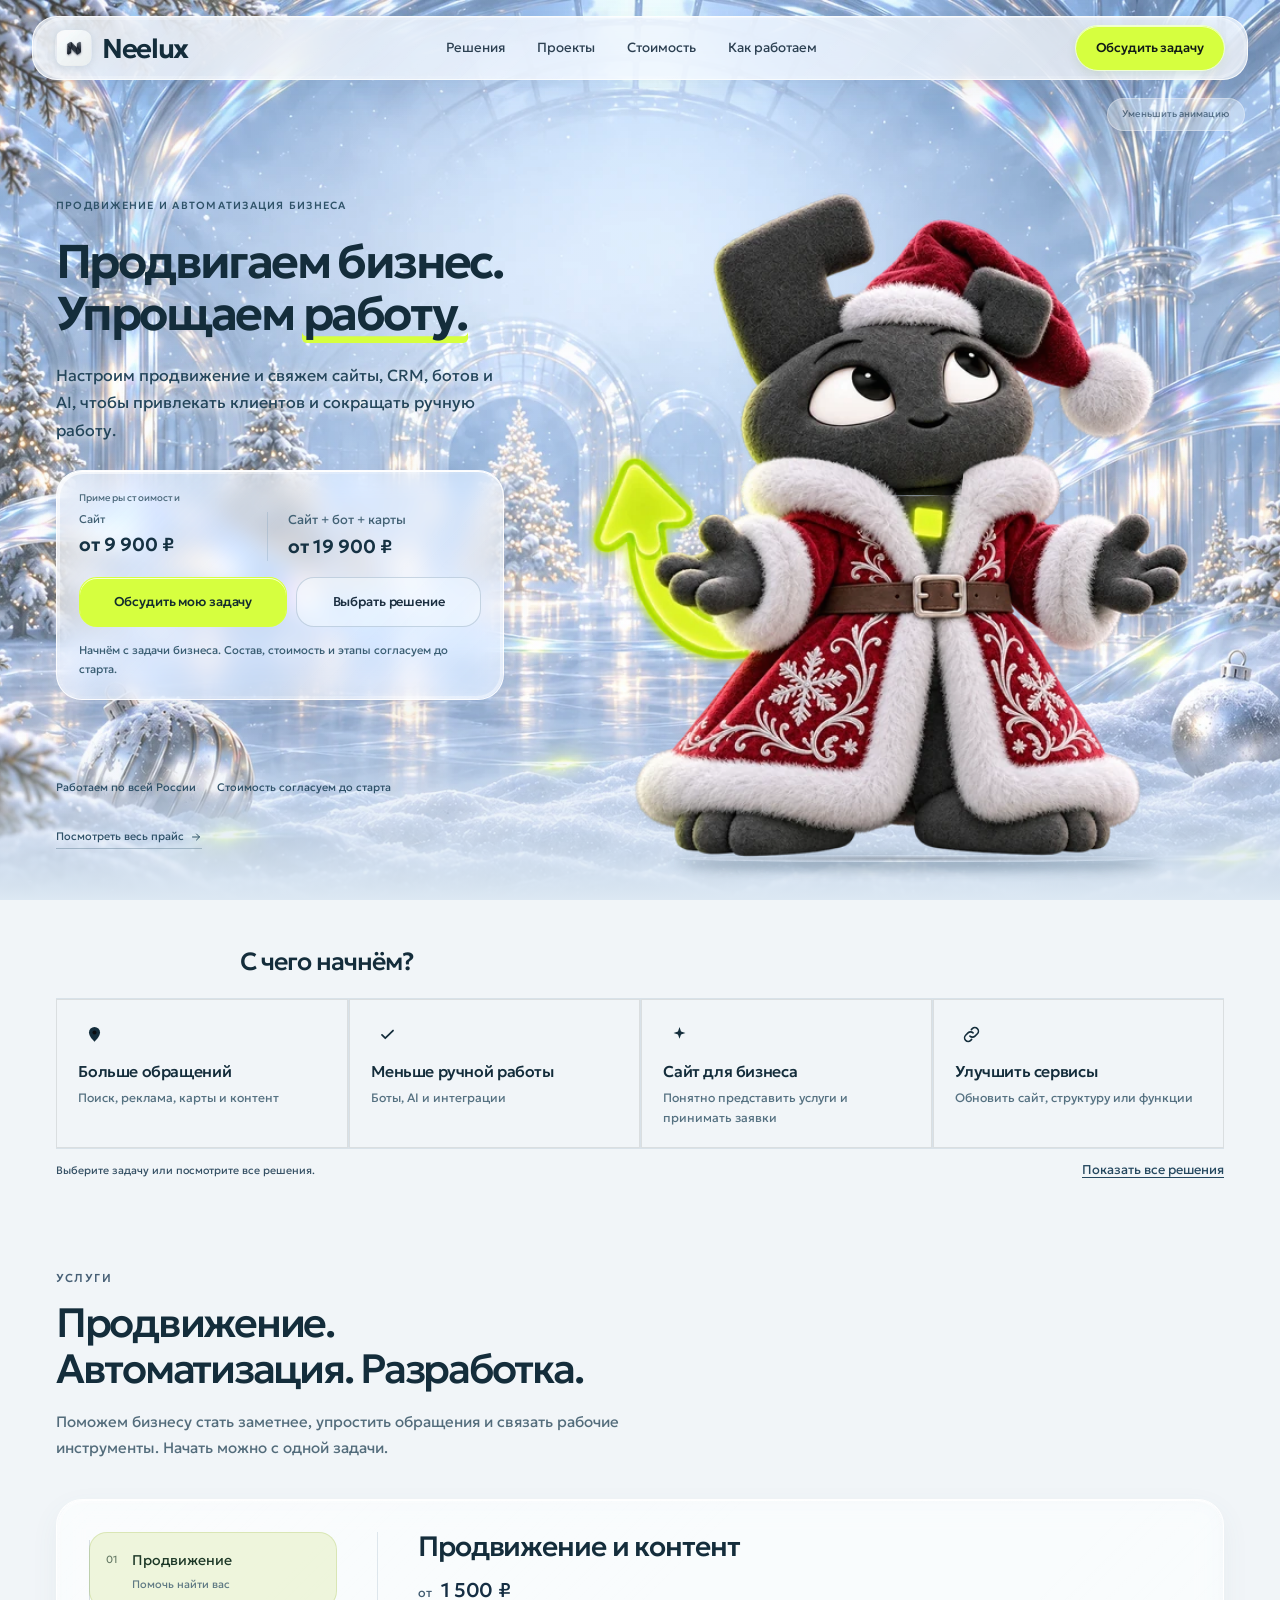
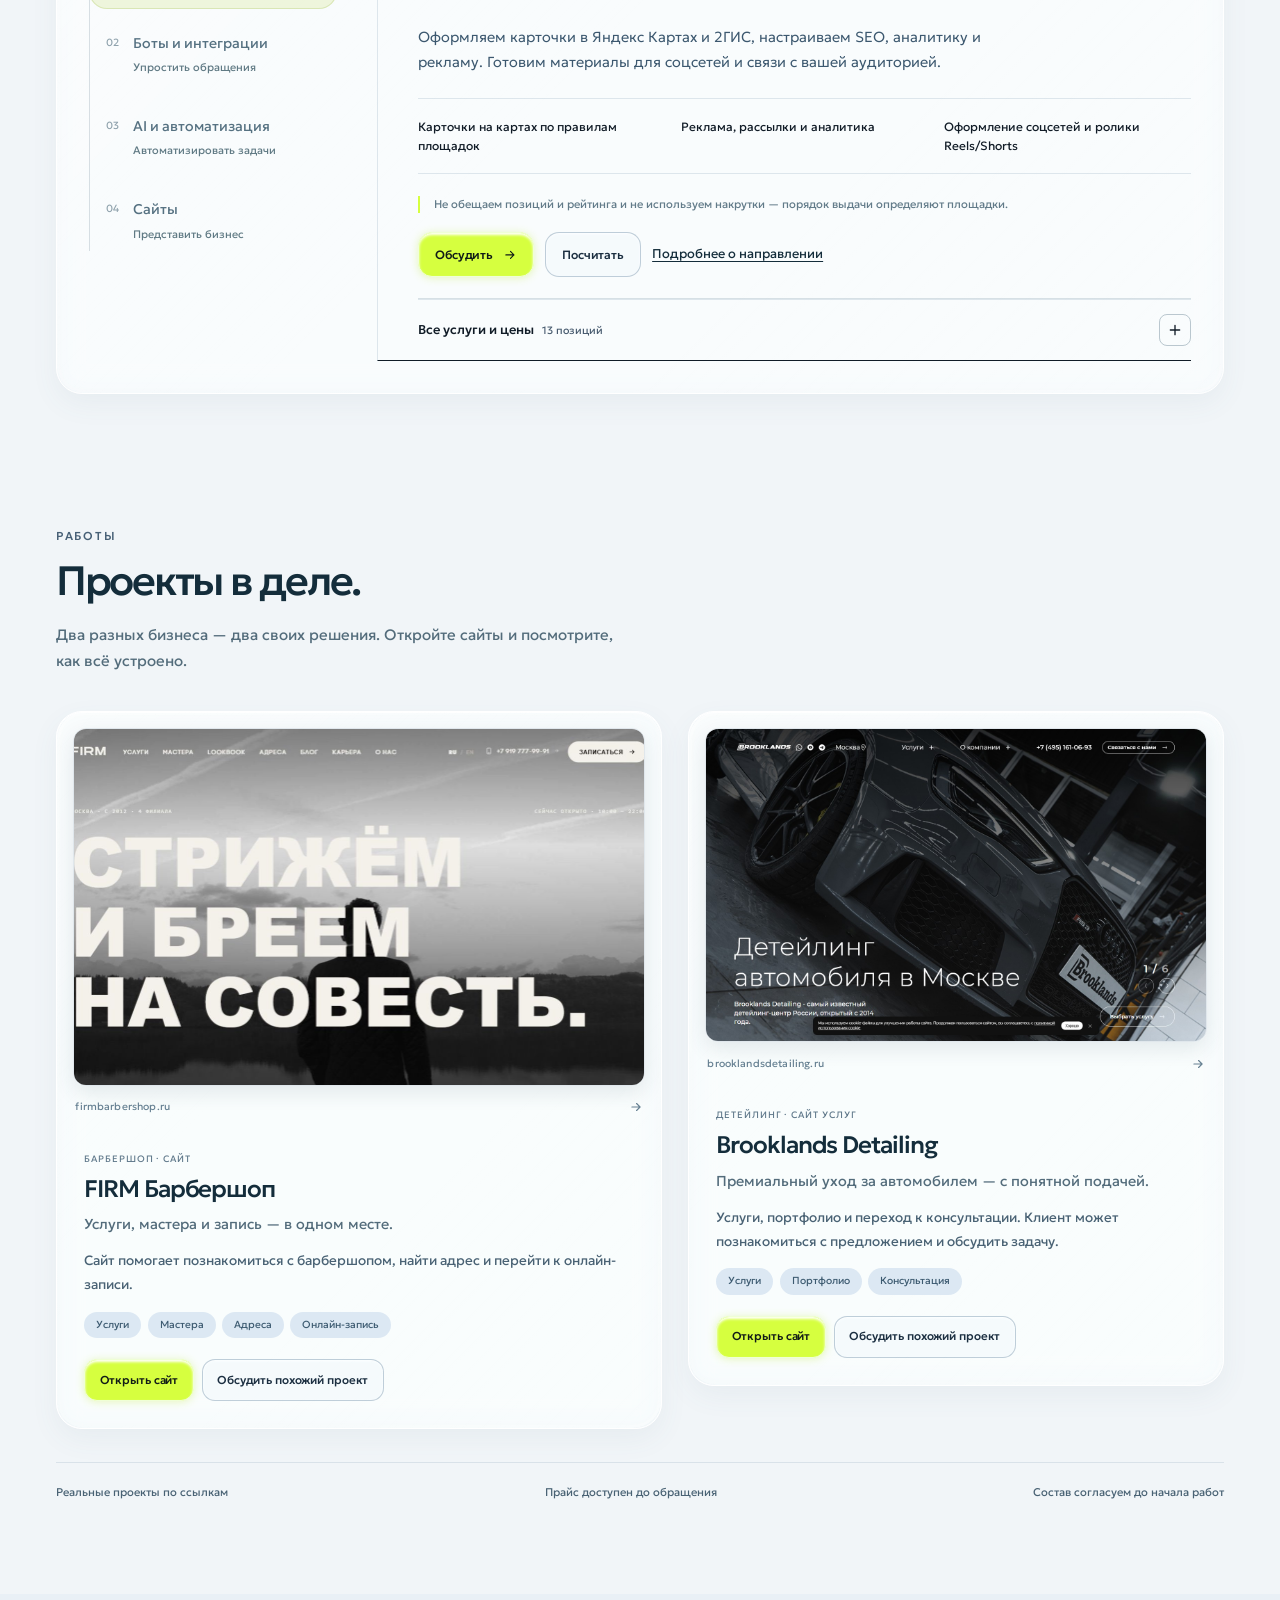
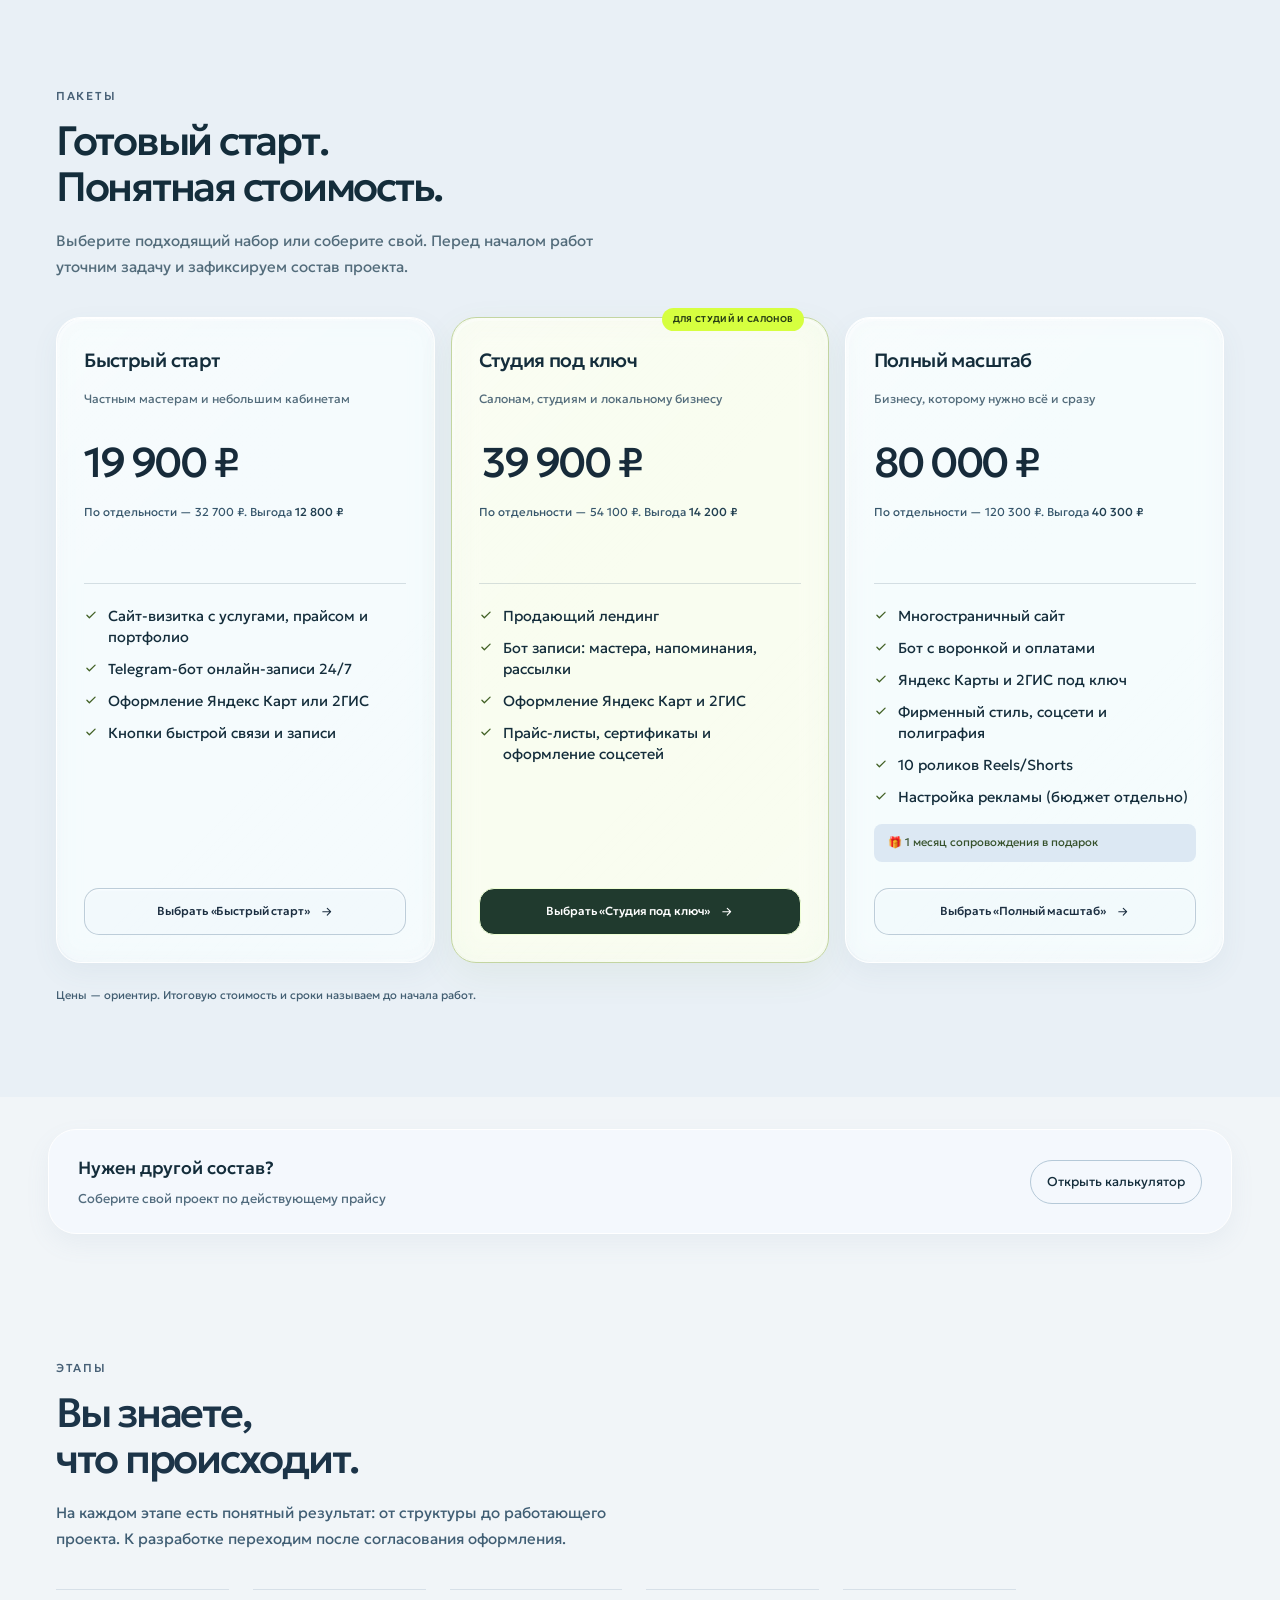
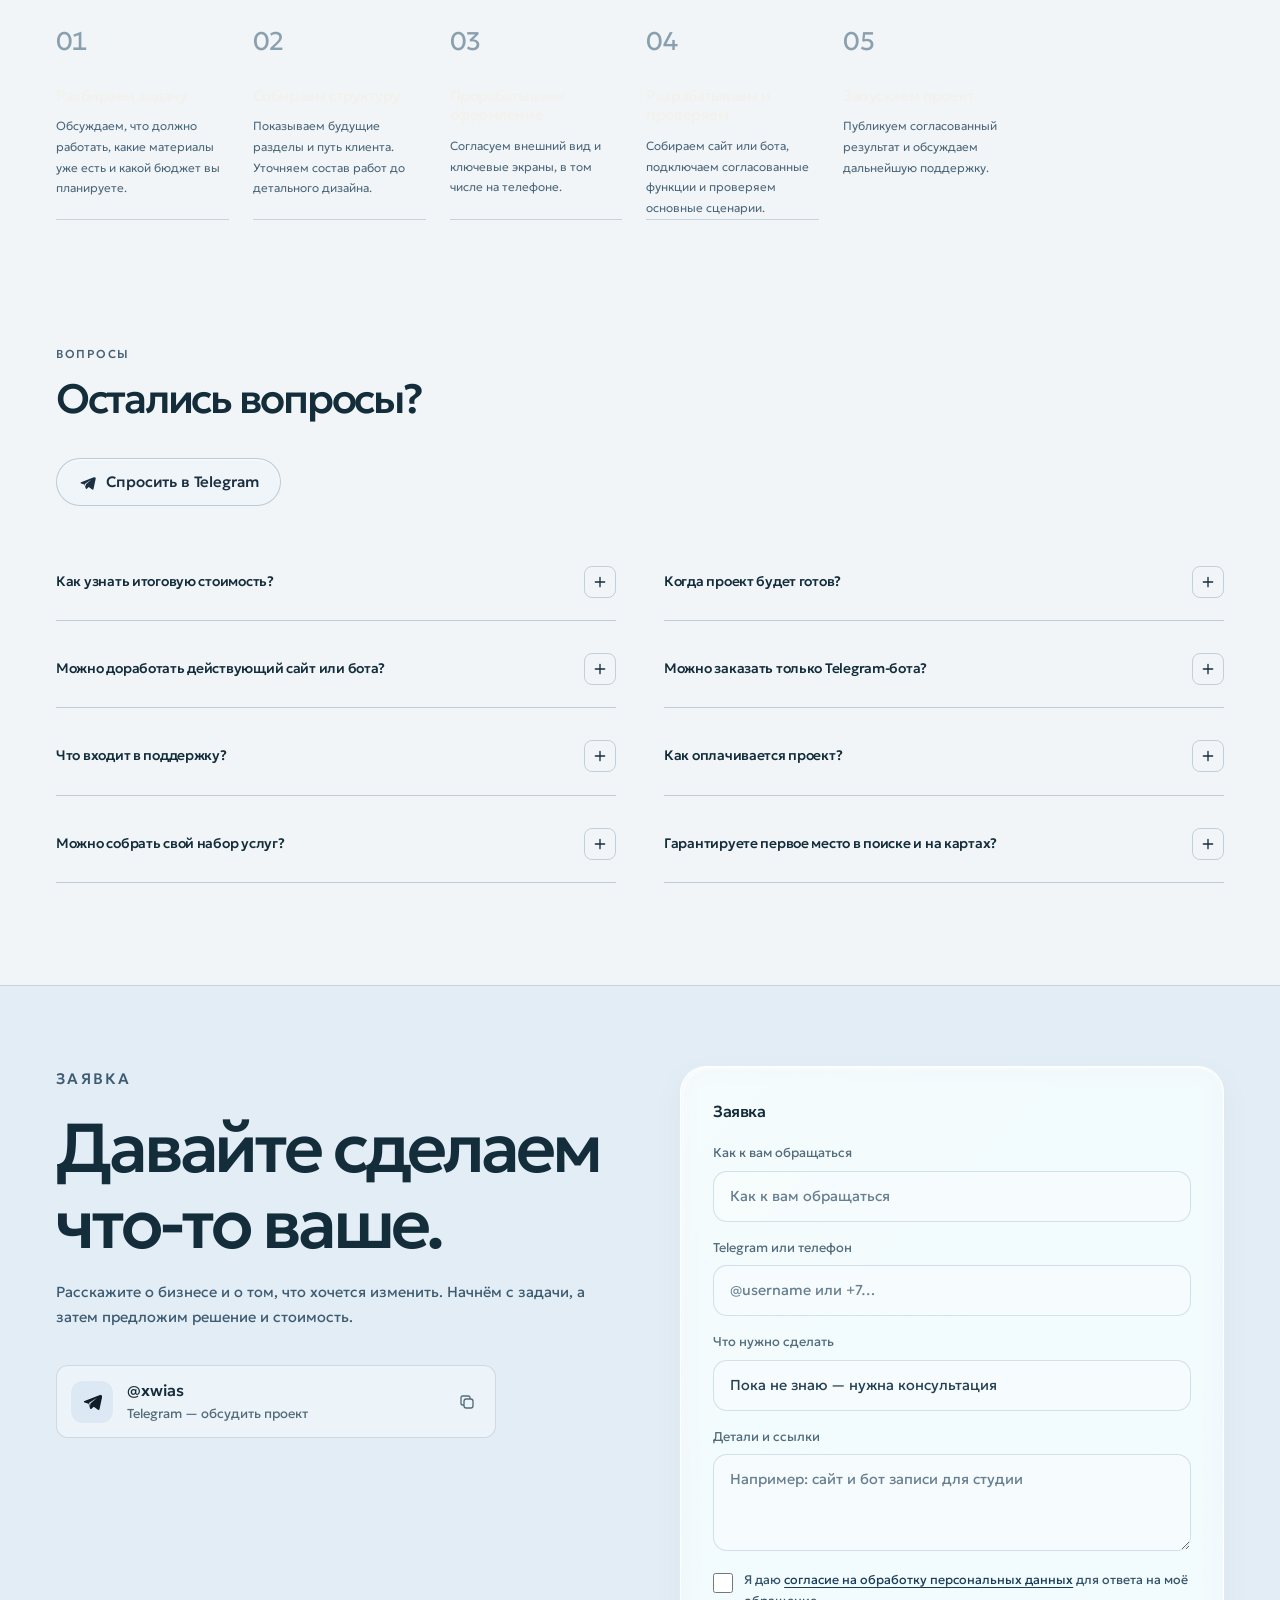
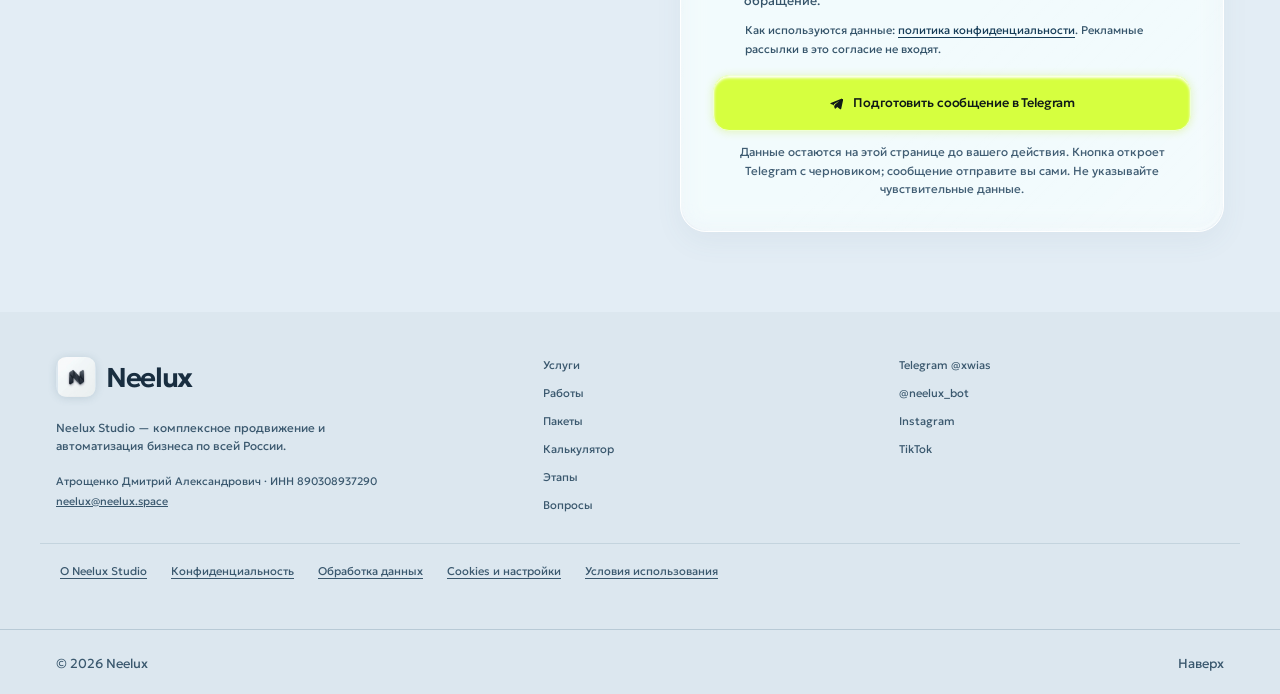
==== commit 4d18ee5e: "Preserve early UTF-8 declarations with font preloads" ====
--- a/index.html
+++ b/index.html
@@ -1,7 +1,7 @@
 <!DOCTYPE html>
 <html lang="ru">
-<head><meta http-equiv="Content-Security-Policy" content="default-src 'self'; script-src 'self' 'sha256-bYowenQqxZMYQ4zXlqSv2wx3evvxvMl7G9zVnFu91V8=' 'sha256-Mv/qgRAZ0NYyqm6zJe59zOJnYcP03KrPF1JCFeWwUNU=' 'sha256-81wEFmZ3OXklo0gIBZ+ngFuS64eLbVeHTTYXQNSrXPs=' 'sha256-g668vU2FB/VhR9sZjyP/r6tNjZUY7p6Sd/XIRbGWTug=' 'sha256-WWShyowam76zSEuRC8b7trK9/OQWwpE+iLEZIqrAFX8=' 'sha256-C5FevwNIs4we7+GMn10UOEkq2l+rfgRHEDlmrVTMu+Q=' 'sha256-I1SsyEfsbC1FmljSHi600s7e1ZOvgt6O4b4fA+c5XPI='; script-src-attr 'none'; style-src 'self' 'unsafe-inline'; img-src 'self' data: blob:; font-src 'self'; connect-src 'self'; object-src 'none'; base-uri 'self'; form-action 'none'"><meta name="referrer" content="strict-origin-when-cross-origin"><link rel="preload" as="font" type="font/woff2" href="/fonts/33c7fa548616b5f106.woff2" crossorigin="anonymous"><link rel="preload" as="font" type="font/woff2" href="/fonts/25d318ff543c2107f4.woff2" crossorigin="anonymous">
-<meta charset="utf-8">
+<head><meta http-equiv="Content-Security-Policy" content="default-src 'self'; script-src 'self' 'sha256-bYowenQqxZMYQ4zXlqSv2wx3evvxvMl7G9zVnFu91V8=' 'sha256-Mv/qgRAZ0NYyqm6zJe59zOJnYcP03KrPF1JCFeWwUNU=' 'sha256-81wEFmZ3OXklo0gIBZ+ngFuS64eLbVeHTTYXQNSrXPs=' 'sha256-g668vU2FB/VhR9sZjyP/r6tNjZUY7p6Sd/XIRbGWTug=' 'sha256-WWShyowam76zSEuRC8b7trK9/OQWwpE+iLEZIqrAFX8=' 'sha256-C5FevwNIs4we7+GMn10UOEkq2l+rfgRHEDlmrVTMu+Q=' 'sha256-I1SsyEfsbC1FmljSHi600s7e1ZOvgt6O4b4fA+c5XPI='; script-src-attr 'none'; style-src 'self' 'unsafe-inline'; img-src 'self' data: blob:; font-src 'self'; connect-src 'self'; object-src 'none'; base-uri 'self'; form-action 'none'"><meta name="referrer" content="strict-origin-when-cross-origin">
+<meta charset="utf-8"><link rel="preload" as="font" type="font/woff2" href="/fonts/33c7fa548616b5f106.woff2" crossorigin="anonymous"><link rel="preload" as="font" type="font/woff2" href="/fonts/25d318ff543c2107f4.woff2" crossorigin="anonymous">
 <meta content="width=device-width, initial-scale=1, viewport-fit=cover" name="viewport">
 <title>Продвижение и автоматизация бизнеса — Neelux Studio</title>
 <meta content="Продвижение и автоматизация бизнеса по всей России. Поиск, реклама, сайты, CRM, боты и AI — от отдельной задачи до комплексного решения." name="description">
--- a/assets/index-BGNPzsAT.css
+++ b/assets/index-BGNPzsAT.css
@@ -0,0 +1 @@
+:root{--bg:#dce8f3;--bg-1:#e5eef7;--bg-2:#d0e0ee;--surface:#edf4f9;--surface-2:#e4eef7;--surface-3:#d9e7f2;--text:#111c27;--muted:#435369;--dim:#475a6e;--mute-lg:#4c6174;--line:#768fa026;--line-2:#6a84943d;--line-3:#6a849470;--font:"Geologica",sans-serif;--font-d:"Geologica",sans-serif;--font-s:"Geologica",sans-serif;--ease:cubic-bezier(.22,1,.36,1);--hdr:6.6rem;--fs-h2:clamp(2rem,4vw,3.65rem);color-scheme:light}body{background:#dce8f3;background-image:none;font-weight:400}html{scroll-padding-top:7rem}.wrap{max-width:86rem;padding-inline:clamp(1.2rem,4vw,3rem)}h1,h2,h3,.h2{font-family:var(--font);font-weight:550;letter-spacing:-.045em}.mute{font:inherit;color:inherit}.kicker{font-size:.75rem;letter-spacing:.13em;text-transform:uppercase}.kicker:before{content:none!important}.i{fill:currentColor}a,button,input,summary{touch-action:manipulation}:focus-visible{outline:2px solid #245778;outline-offset:4px}.hdr,.hdr.is-solid{inset:1.6rem max(2.5%,calc((100% - 1380px)/2)) auto;height:4.6rem;background:#e1edf873;border-radius:3rem;border:1px solid #ffffffd9;-webkit-backdrop-filter:blur(12px);backdrop-filter:blur(12px);box-shadow:inset 0 2px 4px #fff,0 10px 40px #516d8420}.hdr-in{max-width:none;padding-inline:1.5rem;gap:1.7rem}.brand{font:600 1.7rem var(--font);letter-spacing:-.05em}.lg{width:2.5rem;height:2.5rem;border-radius:.65rem;box-shadow:0 1px 8px #4d6c8233}.nav{margin-left:auto;gap:1rem}.nav a{font-size:.93rem;padding:.5rem;color:#2d4152;white-space:nowrap}.hdr-cta{border-radius:2rem;height:3.2rem;padding-inline:1.5rem;font-size:.95rem;font-weight:500;margin-left:auto}.burger{margin-left:auto}.mmenu{top:6.6rem;background:#e4eff8f5;-webkit-backdrop-filter:blur(14px);backdrop-filter:blur(14px)}.mmenu nav a:not(.btn){font-family:var(--font);font-size:1.5rem;line-height:1.4;padding:.8rem 0}.btn{border-radius:2rem;transition:background .2s ease,border-color .2s ease,box-shadow .2s ease,transform .2s ease;font-weight:500}.btn-accent{background:#d6ff3f;color:#111b17;border:1px solid #efffd5;box-shadow:inset 0 2px 3px #fff,0 1px 8px #c4ea3a55}.btn-accent:hover{background:#dfff6b}.btn-ghost{border-color:#8ca3b785;background:#ebf5fc52;color:#1c2f41;box-shadow:inset 0 1px 2px #ffffffb3}.btn-ghost:hover{background:#f4faffb3}.dark .btn-ghost{color:#14263b;border-color:#8ca3b785}.dark .btn-ghost:hover{background:#f4faffb3}.hero{position:relative;isolation:isolate;overflow:hidden;background:#c8dded;padding:10.5rem 0 0;min-height:60rem}.winter-scene{position:absolute;top:0;right:0;bottom:0;left:0;z-index:-4;pointer-events:none}.winter-scene img{width:100%;height:100%;object-fit:cover;object-position:center;max-width:none}.winter-scene:after{content:"";position:absolute;top:0;right:0;bottom:0;left:0;background:linear-gradient(180deg,#e5f0fa15 45%,#dce8f300 80%,#dce8f3)}#winter-motion{position:absolute;top:0;right:0;bottom:0;left:0;pointer-events:none;z-index:1}.snow-canvas{width:100%;height:100%;display:block}.chrome-slot{position:absolute;top:42%;right:0;bottom:0;left:0;z-index:-2;pointer-events:none;opacity:.18;mix-blend-mode:screen;overflow:hidden;-webkit-mask-image:linear-gradient(transparent,#000 30%,#000 85%,transparent);mask-image:linear-gradient(transparent,#000 30%,#000 85%,transparent)}.chrome-slot .liquid-chrome{width:100%;height:100%}.panorama{position:relative;z-index:2;max-width:94rem}.panorama-title{text-align:center;position:relative;z-index:3}.panorama-title .kicker{display:none}.panorama h1{font-size:clamp(2.5rem,5.65vw,5.8rem);line-height:1.1;letter-spacing:-.057em;font-weight:550;margin:0 auto;max-width:18em}.panorama h1 mark{color:inherit;background:transparent;box-shadow:inset 0 -.24em #d6ff3fb8;border-radius:.1em}.hero-lead{font-size:clamp(1rem,1.4vw,1.25rem);font-weight:400;line-height:1.5;max-width:49rem;margin:1.5rem auto 0;color:#405166}.scene-floor{position:relative;display:grid;grid-template-columns:minmax(0,.85fr) minmax(0,1.15fr);align-items:end;min-height:37rem;gap:0;padding-bottom:3rem}.action-panel-slot,.action-panel{width:min(100%,24rem);margin:0 0 4rem 1rem;position:relative;z-index:3}.action-panel{padding:1.75rem;border:1px solid white;border-radius:2.4rem;background:#e4f0fa70;box-shadow:inset 0 2px 6px #fff,0 18px 40px #52769330;-webkit-backdrop-filter:blur(14px);backdrop-filter:blur(14px)}.action-panel-slot .action-panel{width:100%;margin:0;background:none;box-shadow:none;border:0;-webkit-backdrop-filter:none;backdrop-filter:none}.hero-price{font-size:1.1rem;color:#34495c;line-height:1.4;margin-bottom:1.2rem}.hero-price b{color:#101d28;font-size:1.3rem;font-weight:600}.hero-cta{display:flex;flex-direction:column;gap:.7rem;margin:0;align-items:stretch}.hero .btn{--h:3.5rem;padding:0 1.2rem;font-size:1.04rem;width:100%;white-space:nowrap}.magnetic-slot,.magnetic-slot>div,.magnetic-slot>div>div{width:100%}.hero-bottom{font-size:.71rem;color:#42566b;margin-top:1rem;line-height:1.5}.hero-mascot{position:relative;width:min(100%,36rem);justify-self:center;align-self:end;pointer-events:none;isolation:isolate;margin:0;z-index:2;aspect-ratio:560/650;display:grid;place-items:end center}.mascot-poster{position:absolute;top:0;right:0;bottom:0;left:0;display:flex;align-items:flex-end}.mascot-poster img{width:100%;height:auto;max-height:100%;object-fit:contain;filter:drop-shadow(0 6px 8px #31536b2b)}.hero-mascot:after{content:"";position:absolute;left:21%;right:13%;bottom:3%;height:1%;border-radius:50%;box-shadow:0 5px 11px 4px #29475f52;z-index:-1}.scene-caption{font-size:.74rem;color:#435b70;position:absolute;left:3rem;bottom:2rem}#motion-control{position:absolute;right:2.5rem;top:7rem;z-index:6}.motion-control{font-size:.68rem;min-height:2.5rem;padding:.5rem .9rem;border-radius:2rem;border:1px solid #f5faffb3;background:#eaf4fc9c;color:#395366}.mascot-drift{animation:none!important}#mascot-rig-slot{position:absolute;top:0;right:0;bottom:0;left:0}.rig-stage{width:100%;height:100%;position:relative;isolation:isolate}.rig-layer{position:absolute;max-width:none;pointer-events:none;will-change:transform}.rig-eye-closed{opacity:0}.has-rig .mascot-poster{visibility:hidden}.sec{padding-block:clamp(3.5rem,7vw,7rem);background:transparent;border:0}.section-intro,.sec-head,.sec-head--row,.sec-head--row>div{display:block;max-width:52rem;margin:0 0 2.3rem;position:static}.section-intro h2,.sec-head h2{font-size:var(--fs-h2);line-height:1.12;max-width:20em}.section-intro .kicker,.sec-head .kicker{border:0;padding:0;margin-bottom:.8rem;color:#476076;font-size:.72rem;display:block}.sec-lead{font-size:1rem;line-height:1.65;max-width:42rem;margin-top:1.2rem;font-weight:400;color:#41576c}.task-picker{position:relative;padding-top:1.5rem}.task-picker .section-intro{text-align:center;max-width:50rem;margin:0 auto 2rem}.task-picker .section-intro .kicker,.task-picker .sec-lead{display:none}.task-grid{display:grid;grid-template-columns:repeat(4,minmax(0,1fr));gap:1.1rem}.task-option{position:relative;display:flex;flex-direction:column;align-items:flex-start;text-align:left;min-height:13rem;width:100%;padding:1.6rem;border-radius:2rem;border:1px solid #ffffffcf;background:#e6f3fc4d;box-shadow:inset 0 2px 5px #ffffffb3,0 12px 25px #6b8aa21a;transition:border-color .2s ease,background .2s ease}.task-option strong{font-size:1.1rem;line-height:1.25;font-weight:500;letter-spacing:-.025em;margin:.9rem 0 .7rem;max-width:12em}.task-option>span:last-child{font-size:.76rem;color:#415c71;line-height:1.5}.task-symbol{width:2rem;height:2rem;display:grid;place-items:center}.task-symbol .i{width:1.8rem;height:1.8rem}.task-option[aria-pressed=true]{border-color:#a0be24;background:#e1f5ad88;box-shadow:inset 0 0 0 1px #c1df4b,0 12px 25px #6b8aa21a}.task-result{display:flex;align-items:center;justify-content:space-between;gap:1.5rem;margin-top:1.1rem;font-size:.75rem;line-height:1.5;color:#415b70}.text-link{font-size:.8rem;text-decoration:underline;text-underline-offset:.2em;white-space:nowrap}.task-root{min-width:0}.task-root .spotlight-card{height:100%;padding:0;border-radius:2rem;background:#e6f2fc66;box-shadow:inset 0 1px 4px #fff,0 12px 25px #6b8aa21a}.task-root .task-option{box-shadow:none;border-color:transparent;background:transparent}.task-root .task-option[aria-pressed=true]{background:#d9f48870;border-color:#b5cd4a}.task-root .spotlight-card__content{height:100%}.projs{display:grid;grid-template-columns:repeat(2,minmax(0,1fr));gap:1.5rem}.proj{display:flex;flex-direction:column;min-height:0;position:relative!important;top:auto!important;transform:none!important;opacity:1!important;border-radius:2rem;border:1px solid #fff;background:#ecf5fc6b;box-shadow:inset 0 1px 4px #fff,0 18px 35px #5c7d9620;overflow:hidden}.pj-info{padding:1.8rem}.pj-info h3{font-family:var(--font);font-size:1.6rem}.pj-tags{color:#426079;font-size:.65rem}.pj-tags span{background:#dceaf4;border:1px solid #a7bccd55;color:#38596f}.pj-sub{font-size:.9rem}.pj-info dl{font-size:.8rem}.pj-info dl dt{color:#496276}.pj-info dl dd{color:#304a60}.pj-chips{gap:.4rem}.pj-chips li{font-size:.64rem;border-color:#7590a450;color:#3d5b71}.pj-acts .btn{font-size:.75rem;padding-inline:1rem}.pj-view{min-height:19rem;order:-1;border-radius:0;max-height:24rem}.proj:nth-child(n+3) .pj-view{min-height:15rem;max-height:19rem}.pv-note{color:#d8e5ee}.pv-course,.pv-chat{box-shadow:0 10px 40px #172d4340}.trust-section{padding-top:1rem}.trust-grid{display:grid;grid-template-columns:repeat(3,minmax(0,1fr));gap:1.5rem}.trust-grid article{padding:1.6rem;border-radius:1.7rem;border:1px solid #fff;background:#eaf4fb70}.trust-grid h3{font-size:1.15rem;font-weight:500;letter-spacing:-.025em}.trust-grid p{font-size:.85rem;line-height:1.6;margin:.8rem 0 1rem;color:#3e576b}.trust-grid a{display:block;font-size:.8rem;text-decoration:underline;text-underline-offset:.2rem;margin-top:.7rem}.cx-grid{gap:1.5rem}.cx-frame{border-color:#87a0b0;background:#e3eef6;box-shadow:0 10px 30px #54759033}.cx-cap h3{font-family:var(--font);font-size:1rem}.cx-cap p{color:#3c586d}.cx .btn{margin-top:1rem}.note{font-size:.8rem;color:#425e72}.demo-section{padding-top:2rem}.demo-wrap{margin:0 auto;perspective:none}.demo{transform:none!important}.demo-stage{background:#101b28;box-shadow:0 20px 40px #496e8833;border-radius:2rem}.demo-ctrl{margin-top:1rem}.demo-tabs{background:#edf6fc7d;border-color:#fff}.demo-cap{color:#3b576c;font-size:.85rem}.demo-stage .stage-title,.demo-stage .stage-chip{color:#d2dfed}.scene{--text:#f4f5f6;--muted:#a7acb4;--dim:#8b919a;--line:rgba(255,255,255,.075);--line-2:rgba(255,255,255,.13);color:#f4f5f6}.services-grid{display:grid;grid-template-columns:1fr;gap:0}.dir-nav{display:none}.dirs{display:grid;grid-template-columns:repeat(2,minmax(0,1fr));gap:1.3rem}.dir{border:1px solid #fff;border-radius:2rem;background:#eaf4fc80;padding:1.8rem;margin:0;transform:none!important;opacity:1!important}.dir-head{display:block;padding:0;border:0}.dir-num{font-size:.75rem;color:#5d778a}.dir h3{font-size:1.5rem;max-width:18em;margin:.7rem 0 1rem;font-family:var(--font)}.dir-price{font-size:.95rem;color:#405b70}.dir-price b{font-size:1.2rem;color:#152e43}.dir-body{padding:0;margin-top:1.2rem}.dir-desc{font-size:.9rem;line-height:1.6;color:#3c586f}.dir-pts{font-size:.78rem;color:#435f74}.dir-foot{gap:.6rem;flex-wrap:wrap}.dir-foot .btn{font-size:.8rem}.dir-more{border-color:#8aa3b450}.dir-more summary{font-size:.84rem}.svc-groups{padding:0}.svc{font-size:.8rem;border-color:#8aa3b450}.svc b{color:#17374d;font-weight:500}.svc p,.svc ul{color:#415e73}.svc .pr{font-size:.84rem;color:#203c50}.svc-group h4{font-size:.72rem}.dir-warn{font-size:.72rem;line-height:1.6;color:#3b586c}.task-recommended{border:1px solid #a5bc4c;box-shadow:inset 0 0 0 1px #d5f17a}.task-recommended .dir-num{color:#43590c}.pkgs{gap:1.25rem}.pkg,.pkg--hit{border-radius:2rem;border:1px solid #fff;background:#e9f4fb9c;padding:1.7rem;box-shadow:inset 0 1px 3px #fff,0 16px 30px #55799420}.pkg--hit{background:#eaf5e3aa;border-color:#cee98c}.pkg h3{font-family:var(--font);font-size:1.3rem}.pkg .price{font-family:var(--font);font-size:2.4rem;letter-spacing:-.06em;color:#172b3a}.pkg .for{font-size:.78rem;min-height:2.5rem}.pkg .sep{font-size:.73rem;color:#36566b}.pkg .sep b{color:#203e50}.pkg ul{font-size:.84rem}.pkg li .i{color:#426126}.pkg .gift{font-size:.76rem;color:#36512b}.pkg .btn{font-size:.83rem;margin-top:auto}.pkg .hit{background:#d6ff3f;font-size:.58rem;color:#263d14}.pricing-custom{display:flex;align-items:center;justify-content:space-between;gap:2rem;padding:1.6rem 0 0;margin-top:1.5rem;border-top:1px solid #91a8b957}.pricing-custom h3{font-size:1.25rem}.pricing-custom p{font-size:.85rem;line-height:1.6;max-width:36rem;color:#3d5a70;margin-top:.5rem}.pricing-custom .btn{white-space:nowrap}.calc{grid-template-columns:minmax(0,1.35fr) minmax(0,1fr);gap:2rem}.cstep{border:1px solid #fff;background:#ebf5fb7a;padding:1.5rem;border-radius:1.7rem;min-width:0}.cstep legend{font-size:1rem}.cstep .n{background:#d7e5f0;color:#244459}.lg-t small{color:#4e6b7f}.dirpick{gap:.6rem}.dp{min-width:0}.dp img{display:none}.dp label{border-radius:1.1rem;padding:1rem;border-color:#96aebe70;background:#f2f8fc66}.dp-n{font-size:1.05rem;letter-spacing:-.025em}.dp label small{font-size:.65rem}.dp input:checked+label{background:#ddebba7d;border-color:#94af3b}.mp-tab,.chipc span{font-size:.75rem;min-height:2.7rem;border-color:#7d99ae66;background:#f1f7fb5c}.mp-tab[aria-pressed=true]{background:#d4e6f2;color:#244b65}.mp-top b{font-size:.9rem}.mp label{background:#f3f8fc59;border-color:#93aabb60;padding:1rem}.mp input:checked+label{border-color:#9ab63c;background:#e1edb978}.mp-top em{font-size:.85rem}.mp label small{color:#405d72;line-height:1.5}.mp-cx{color:#405d72}.chipc input:checked+span{background:#e0edb87a;border-color:#97b23f;color:#203c4d}.chipc em{color:#3a566c}.chipc .chk{border-color:#7893a8}.calc-res.dark,.calc-res{--text:#1b344a;--muted:#48657b;--dim:#48657b;--line-2:#91a9b877;background:#eaf4fcb3;border:1px solid white;color:#17354c;box-shadow:inset 0 1px 4px #fff,0 16px 35px #60859e26;border-radius:2rem}.cr-sum{font-family:var(--font);font-size:2.6rem;letter-spacing:-.055em}.cr-k{font-size:.75rem}.cr-pkg b{color:#3d5c14}.cr-list li{font-size:.8rem}.cr-warn{font-size:.75rem;color:#405c70}.cr-acts .btn{font-size:.72rem}.cbar{background:#dfedf8ee;border-color:#fff}.cbar b{color:#203c52}.calc-side{display:block}.cl-n{color:#3c5d74}.cl-n i{background:#d8e6ee;color:#37556a}.cl-p{color:#203a4b}.cl-x{color:#456478}.sec--dark,.dark{--text:#1c3448;--muted:#405e74;--dim:#48677b;--line:rgba(86,121,147,.18);--line-2:rgba(86,121,147,.3);--line-3:rgba(86,121,147,.45);background:transparent;color:#1c3448}.steps-grid{display:block}.steps{margin:0 0 0 1rem;max-width:60rem}.step{opacity:1;transform:none;border-color:#8ba6b969}.step h3{font-family:var(--font);font-size:1.3rem}.step p{font-size:.9rem;color:#3d5d74}.sn{color:#48677e;font-family:var(--font)}#faq details{border:1px solid #ffffffc9;background:#eaf4fb70;border-radius:1.3rem;margin-bottom:.6rem;padding:0 1.4rem}#faq summary{font-size:1rem;min-height:4.4rem;padding:1.2rem 0}#faq .ans{font-size:.9rem;color:#3b596f;line-height:1.7;padding-bottom:1.3rem}#faq .pm{border-color:#91a9b97d}.contact{background:#cbddeb;padding-block:6rem}.contact-grid{grid-template-columns:minmax(0,1fr) minmax(0,1fr);gap:4rem}.contact-copy>.kicker{border:0;margin-bottom:1rem;padding:0}.contact h2{font-size:var(--fs-h2)}.contact-copy>p{font-size:.95rem;color:#3d5b71;line-height:1.7}.form-card{background:#edf5fbaa;border:1px solid white;border-radius:2rem;padding:2rem;box-shadow:inset 0 1px 4px #fff,0 15px 35px #61829726}.form-card h3{font-family:var(--font);font-size:1.4rem}.field input,.field textarea,.field select{background:#f5f9fd8f;border-color:#93a9ba66;border-radius:.85rem;color:#253f53}.field input:focus,.field textarea:focus,.field select:focus{border-color:#6f8fa5}.field input::placeholder,.field textarea::placeholder{color:#677f91}.form-note,#form>p{font-size:.73rem;line-height:1.6;color:#405d73}.selection-note{padding:.8rem;background:#e2eccb;border-radius:.7rem;margin:0 0 1rem}.contact-copy .cont-list{margin-top:1.8rem}.cont-list a{color:#294b62}.qchip{background:#eaf4fba6;border-color:#93aaba66;font-size:.77rem}.ftr{padding-top:3rem;background:#c3d8e7}.ftr p,.ftr a,.ftr span{color:#3a586e}.ftr a:hover{color:#172f42}.ftr .brand{color:#192e40}.ftr-bottom{border-color:#829eaf66}.mbar{background:#e6f0f9eb;-webkit-backdrop-filter:blur(12px);backdrop-filter:blur(12px);border-color:#fff}.mbar .btn{border-radius:2rem}.toast{background:#1c374d;color:#fff}.glass-surface{color-scheme:light}.glass-surface__content{padding:0!important;display:block!important}.header-glass-slot{position:absolute;top:0;right:0;bottom:0;left:0;z-index:-1;pointer-events:none}.header-glass{width:100%!important;height:100%!important}.hdr.has-bits-glass{background:transparent;-webkit-backdrop-filter:none;backdrop-filter:none;border-color:#fff9}.action-glass{background:#edf6ff36!important}.action-glass .glass-surface__content{height:auto!important}.button-glass-slot{width:100%}.button-glass{width:100%!important}.button-glass a{background:#d6ff3fa6!important;border-color:transparent;box-shadow:none}.bits-reveal{width:100%}.bits-reveal .sec-head,.bits-reveal .section-intro{margin-bottom:2.3rem}.dirs{display:block}.dir-list{display:grid;grid-template-columns:repeat(2,minmax(0,1fr));gap:1.3rem}.panel-glass{background:#e7f3fc52!important}.panel-glass .glass-surface__content{height:auto!important}.header-glass,.panel-glass,.button-glass{box-shadow:inset 0 2px 5px #ffffffcf,inset 0 -2px 6px #a7bfd35c,0 10px 35px #597e9626!important}.header-glass .glass-surface__sheen,.panel-glass .glass-surface__sheen{opacity:.6}.button-glass a{background:#d6ff3fa6!important;color:#13231b}#mascot-rig-slot{display:flex;align-items:flex-end}.neelux-rig{flex:none}.trust-grid{grid-template-columns:repeat(4,minmax(0,1fr))}.trust-review-cta{display:inline-block;font-size:.8rem;margin-top:1.2rem;text-decoration:underline;text-underline-offset:.2em}html:not([data-motion=reduced]) .hero-mascot .neelux-rig__blink-left,html:not([data-motion=reduced]) .hero-mascot .neelux-rig__blink-right{animation:neelux-blink 9.7s linear infinite!important}.js .rv{opacity:1;transform:none;filter:none}.js .demo-stage,.js .demo-ctrl,.js .demo-cap{opacity:1}.intro{animation:none!important}.mascot-video-slot{position:absolute;top:0;right:0;bottom:0;left:0}.santa-clip{width:100%;height:100%;object-fit:contain}html[data-motion=reduced] *,html[data-motion=reduced] *:before,html[data-motion=reduced] *:after{animation:none!important;transition:none!important;scroll-behavior:auto!important}html[data-motion=reduced] .rv,html[data-motion=reduced] .bits-reveal,html[data-motion=reduced] .demo-stage,html[data-motion=reduced] .demo-ctrl,html[data-motion=reduced] .demo-cap{opacity:1!important;visibility:visible!important;transform:none!important;filter:none!important}html[data-motion=reduced] .seq-out{display:none}html[data-paused=true] *,html[data-paused=true] *:before{animation-play-state:paused!important}@media(min-width:1500px){.hero{min-height:69rem}.scene-floor{min-height:43rem}.hero-mascot{width:39rem}.action-panel-slot,.action-panel{margin-bottom:6rem}}@media(max-width:1080px){.nav{display:none}.hdr-in{gap:1rem}.hdr-cta{margin-left:auto}.hero{padding-top:9rem;min-height:54rem}.panorama h1{font-size:5.9vw}.hero-lead{max-width:42rem;font-size:1.05rem}.scene-floor{min-height:34rem}.hero-mascot{width:100%}.action-panel-slot,.action-panel{margin:0 0 3rem}.action-panel{padding:1.4rem}.task-grid{gap:.8rem}.task-option{padding:1.2rem;min-height:13.4rem}.task-option strong{font-size:1rem}.trust-grid{gap:1rem}.pkgs{grid-template-columns:1fr}.pkg{display:grid;grid-template-columns:1fr 1.4fr;column-gap:2rem}.pkg ul{grid-column:2;grid-row:1/6}.pkg .btn{grid-column:1}.pkg .gift{grid-column:2}.calc{grid-template-columns:1fr}.calc-res{position:static}.contact-grid{gap:2rem}}@media(max-width:760px){:root{--hdr:5.3rem}.hdr,.hdr.is-solid{inset:.8rem .8rem auto;height:3.7rem}.hdr-in{padding-inline:1rem}.brand{font-size:1.25rem;gap:.6rem}.lg{width:2rem;height:2rem}.hdr-cta{display:none}.mmenu{top:5.3rem}.hero{padding-top:7.5rem;min-height:0}.panorama h1{font-size:clamp(2.15rem,7vw,3.5rem);letter-spacing:-.05em;line-height:1.12}.panorama h1 span{display:block;margin-top:.15em}.panorama h1 br{display:none}.hero-lead{margin:1.2rem auto 0;font-size:.92rem;line-height:1.6;max-width:34rem}.scene-floor{display:flex;flex-direction:column;min-height:0;padding-bottom:1rem;gap:0}.hero-mascot{width:min(95%,28rem);order:1;align-self:center;aspect-ratio:560/650;max-height:29rem;margin:.8rem 0 -1rem}.action-panel-slot,.action-panel{order:2;margin:0;width:100%;align-self:center;max-width:28rem}.action-panel{padding:1.2rem;border-radius:1.7rem}.hero-cta{flex-direction:row;gap:.65rem}.hero .btn{font-size:.8rem;padding-inline:.65rem;--h:3.2rem}.hero-cta>.btn-ghost{flex:1}.magnetic-slot{flex:1}.hero-price{font-size:.9rem;margin-bottom:.8rem}.hero-price b{font-size:1.05rem}.hero-bottom{margin-top:.7rem;font-size:.67rem}.scene-caption{position:static;margin:1rem 0 0;text-align:center;font-size:.65rem;padding-bottom:1.1rem}#motion-control{position:static;display:flex;justify-content:center;margin:0 auto .8rem}.motion-control{font-size:.62rem;min-height:2rem;padding:.3rem .7rem}.winter-scene img{object-position:57% center}.chrome-slot{top:44%;right:0;bottom:0;left:0}.task-picker{padding-top:2rem}.task-grid{grid-template-columns:repeat(2,minmax(0,1fr));gap:.75rem}.task-option{padding:1.15rem;min-height:12rem;border-radius:1.5rem}.task-option strong{font-size:.95rem;line-height:1.3}.task-option>span:last-child{font-size:.7rem}.task-result{align-items:flex-start;flex-direction:column;gap:.8rem}.task-root .spotlight-card{border-radius:1.5rem}.sec{padding-block:3rem}.section-intro,.sec-head{margin-bottom:1.5rem}.section-intro h2,.sec-head h2{font-size:2rem;letter-spacing:-.045em}.sec-lead{font-size:.9rem;margin-top:1rem}.projs{grid-template-columns:1fr;gap:1.2rem}.pj-info{padding:1.4rem}.pj-view{min-height:18rem}.trust-grid{grid-template-columns:1fr}.trust-grid article{padding:1.4rem}.trust-section{padding-top:0}.dirs{grid-template-columns:1fr}.dir{padding:1.4rem;border-radius:1.6rem}.dir h3{font-size:1.3rem}.dir-desc{font-size:.85rem}.pkg{display:flex;border-radius:1.6rem;padding:1.4rem}.pkg .price{font-size:2.2rem}.pkg .for{min-height:0}.pkg ul{font-size:.82rem}.pricing-custom{display:block}.pricing-custom .btn{margin-top:1.2rem;font-size:.85rem}.cstep{padding:1rem;border-radius:1.3rem}.cstep legend{font-size:.9rem}.calc{gap:1.2rem}.cr-sum{font-size:2.25rem}.calc-res{padding:1.3rem;border-radius:1.5rem}.dp-n{font-size:.95rem}.chipc span{font-size:.7rem}.mp-top{flex-wrap:wrap}.mp-top b{font-size:.83rem}.steps{margin-left:0}.step h3{font-size:1.1rem}.step p{font-size:.85rem}.contact{padding-block:3.5rem}.contact-grid{grid-template-columns:1fr;gap:2rem}.form-card{padding:1.3rem;border-radius:1.6rem}.form-card:has(.contact-mascot){margin-top:0}.ftr .wrap{padding-inline:1.2rem}.demo-stage{border-radius:1.2rem}#faq details{padding:0 1rem}#faq summary{font-size:.9rem}#faq .ans{font-size:.84rem}.header-glass .glass-surface__content{display:none!important}}@media(prefers-reduced-motion:reduce){*,*:before,*:after{animation:none!important;transition:none!important;scroll-behavior:auto!important}.bits-reveal,.rv{opacity:1!important;visibility:visible!important;transform:none!important}}@media(prefers-reduced-motion:reduce){html .hero-mascot .neelux-rig__blink-left,html .hero-mascot .neelux-rig__blink-right{animation:none!important;opacity:0!important}}@media(max-width:760px){.dir-list{grid-template-columns:1fr}}@media(max-width:1080px){.trust-grid{grid-template-columns:repeat(2,minmax(0,1fr))}}@media(max-width:760px){.trust-grid{grid-template-columns:1fr}}@media(min-width:761px){.hero{height:100svh;min-height:44rem;padding-top:7.25rem}.panorama{height:100%;display:flex;flex-direction:column}.panorama h1{font-size:clamp(3rem,4.9vw,5.4rem);line-height:1.08}.hero-lead{font-size:clamp(1rem,1.2vw,1.12rem);line-height:1.5;margin-top:1rem;max-width:49rem}.scene-floor{flex:1;width:100%;min-height:0;grid-template-columns:1fr 1fr;padding-bottom:1.5rem}.hero-mascot{width:clamp(320px,calc(100svh - 360px),580px);aspect-ratio:1;max-height:none}.action-panel-slot,.action-panel{margin:0 0 1.5rem 1rem;width:min(100%,22rem)}.action-panel-slot .action-panel{margin:0;width:100%}.action-panel{padding:1.45rem}.hero-price{font-size:1rem;margin-bottom:1rem}.hero-price b{font-size:1.15rem}.hero .btn{--h:3.1rem;font-size:.94rem}.scene-caption{bottom:.55rem}.hdr,.hdr.is-solid{inset:1rem max(2.5%,calc((100% - 1380px)/2)) auto;height:4rem}.hdr-cta{height:2.9rem;font-size:.85rem}#motion-control{top:5.4rem;right:2.5rem}}@media(max-width:760px){.action-panel-slot,.action-panel{order:1;margin-top:1rem}.action-panel-slot .action-panel{margin-top:0}.hero-mascot{order:2;aspect-ratio:1;width:min(80%,22rem);max-height:none;margin:.5rem 0 -.5rem}}.calc-share-box{margin-top:1rem}.calc-share-box label{display:block;font-size:.75rem;margin-bottom:.4rem}.calc-share-box input{width:100%;border:1px solid #8ba8bc;background:#f4f9fdd9;padding:.65rem;border-radius:.6rem;font-size:.73rem;color:#2d4b60}.calc-share-box p{font-size:.7rem;color:#49687d;margin-top:.4rem}.glass-surface{position:relative;display:flex;align-items:center;justify-content:center;overflow:hidden;transition:opacity .26s ease-out}.glass-surface__filter{width:100%;height:100%;pointer-events:none;position:absolute;top:0;right:0;bottom:0;left:0;opacity:0;z-index:-1}.glass-surface__content{width:100%;height:100%;display:flex;align-items:center;justify-content:center;padding:.5rem;border-radius:inherit;position:relative;z-index:1}.glass-surface--svg{background:light-dark(hsl(0 0% 100% / var(--glass-frost, 0)),hsl(0 0% 0% / var(--glass-frost, 0)));-webkit-backdrop-filter:var(--filter-id, url(#glass-filter)) saturate(var(--glass-saturation, 1));backdrop-filter:var(--filter-id, url(#glass-filter)) saturate(var(--glass-saturation, 1));box-shadow:0 0 2px 1px light-dark(color-mix(in oklch,black,transparent 85%),color-mix(in oklch,white,transparent 65%)) inset,0 0 10px 4px light-dark(color-mix(in oklch,black,transparent 90%),color-mix(in oklch,white,transparent 85%)) inset,0 4px 16px #11111a0d,0 8px 24px #11111a0d,0 16px 56px #11111a0d,0 4px 16px #11111a0d inset,0 8px 24px #11111a0d inset,0 16px 56px #11111a0d inset}.glass-surface--webgl{box-shadow:0 4px 16px #11111a0d,0 8px 24px #11111a0d,0 16px 56px #11111a0d}.glass-surface__canvas,.glass-surface__frame{position:absolute;top:0;right:0;bottom:0;left:0;width:100%;height:100%;border-radius:inherit;pointer-events:none}.glass-surface__frame{background:light-dark(hsl(0 0% 100% / var(--glass-frost, 0)),hsl(0 0% 0% / var(--glass-frost, 0)));box-shadow:0 0 2px 1px light-dark(color-mix(in oklch,black,transparent 85%),color-mix(in oklch,white,transparent 65%)) inset,0 0 10px 4px light-dark(color-mix(in oklch,black,transparent 90%),color-mix(in oklch,white,transparent 85%)) inset,0 4px 16px #11111a0d inset,0 8px 24px #11111a0d inset,0 16px 56px #11111a0d inset}.glass-surface--fallback{background:light-dark(hsl(0 0% 100% / calc(.12 + var(--glass-frost, 0) * .5)),hsl(0 0% 100% / calc(.04 + var(--glass-frost, 0) * .3)));-webkit-backdrop-filter:blur(12px) saturate(calc(var(--glass-saturation, 1) * 1.4)) brightness(1.04);backdrop-filter:blur(12px) saturate(calc(var(--glass-saturation, 1) * 1.4)) brightness(1.04);box-shadow:inset 0 1px 0 0 light-dark(hsl(0 0% 100% / .85),hsl(0 0% 100% / .3)),inset 0 -1px 0 0 light-dark(hsl(0 0% 100% / .35),hsl(0 0% 100% / .08)),0 0 2px 1px light-dark(color-mix(in oklch,black,transparent 88%),color-mix(in oklch,white,transparent 72%)) inset,0 0 12px 3px light-dark(color-mix(in oklch,white,transparent 72%),color-mix(in oklch,white,transparent 90%)) inset,0 4px 16px #11111a0f,0 8px 24px #11111a0f,0 16px 56px #11111a0f}.glass-surface__sheen,.glass-surface__rim{position:absolute;top:0;right:0;bottom:0;left:0;border-radius:inherit;pointer-events:none}.glass-surface__sheen{background:linear-gradient(135deg,light-dark(hsl(0 0% 100% / .42),hsl(0 0% 100% / .14)) 0%,transparent 42%,transparent 64%,light-dark(hsl(0 0% 100% / .18),hsl(0 0% 100% / .05)) 100%)}.glass-surface__rim{padding:3px;background:linear-gradient(150deg,light-dark(hsl(0 0% 100% / .7),hsl(0 0% 100% / .34)),light-dark(hsl(0 0% 100% / .1),hsl(0 0% 100% / .03)) 45%,light-dark(hsl(0 0% 100% / .08),hsl(0 0% 100% / .02)) 60%,light-dark(hsl(0 0% 100% / .42),hsl(0 0% 100% / .18)));-webkit-mask:linear-gradient(#000 0 0) content-box,linear-gradient(#000 0 0);-webkit-mask-composite:xor;mask:linear-gradient(#000 0 0) content-box exclude,linear-gradient(#000 0 0)}.glass-surface__line,.glass-surface__glow{position:absolute;top:0;right:0;bottom:0;left:0;pointer-events:none;-webkit-mask-size:100% 100%;mask-size:100% 100%}.glass-surface--svg .glass-surface__line,.glass-surface--webgl .glass-surface__line{background:light-dark(color-mix(in oklch,black,transparent 85%),color-mix(in oklch,white,transparent 65%))}.glass-surface--svg .glass-surface__glow,.glass-surface--webgl .glass-surface__glow{background:light-dark(color-mix(in oklch,black,transparent 90%),color-mix(in oklch,white,transparent 85%))}.glass-surface--fallback .glass-surface__line{background:light-dark(color-mix(in oklch,black,transparent 88%),color-mix(in oklch,white,transparent 72%))}.glass-surface--fallback .glass-surface__glow{background:light-dark(color-mix(in oklch,white,transparent 72%),color-mix(in oklch,white,transparent 90%))}@supports not ((backdrop-filter: blur(1px)) or (-webkit-backdrop-filter: blur(1px))){.glass-surface--fallback{background:light-dark(hsl(0 0% 100% / .72),hsl(0 0% 12% / .72))}}.glass-surface:focus-visible{outline:2px solid light-dark(#007aff,#0a84ff);outline-offset:2px}.spotlight-card{position:relative;isolation:isolate;overflow:hidden;padding:2rem;border-radius:1.5rem;background-color:var(--spotlight-card-surface);box-shadow:var(--spotlight-card-shadow)}.spotlight-card__light,.spotlight-card__grain,.spotlight-card__border,.spotlight-card__edge{position:absolute;top:0;right:0;bottom:0;left:0;border-radius:inherit;pointer-events:none}.spotlight-card__light,.spotlight-card__grain{z-index:-1;opacity:0}.spotlight-card__grain{background-size:160px 160px;mix-blend-mode:overlay}.spotlight-card__border,.spotlight-card__edge{z-index:1;padding:1px;-webkit-mask:linear-gradient(#000 0 0) content-box,linear-gradient(#000 0 0);-webkit-mask-composite:xor;mask:linear-gradient(#000 0 0) content-box exclude,linear-gradient(#000 0 0)}.spotlight-card__border{background:var(--spotlight-card-border)}.spotlight-card__edge{opacity:0}.neelux-rig{position:relative;width:100%;aspect-ratio:1;isolation:isolate;contain:layout style;pointer-events:none;--head-turn:0deg}.neelux-rig img{position:absolute;top:0;right:0;bottom:0;left:0;width:100%;height:100%;max-width:none;object-fit:contain;-webkit-user-select:none;user-select:none;-webkit-user-drag:none}.neelux-rig__body{z-index:2}.neelux-rig__arm{position:absolute;top:0;right:0;bottom:0;left:0;z-index:1;transform-origin:68% 51%;animation:neelux-greet 11s cubic-bezier(.45,0,.35,1) infinite;will-change:transform}.neelux-rig__arm img{clip-path:polygon(65% 42%,97% 42%,97% 71%,68% 71%,63% 56%)}.neelux-rig__head{position:absolute;top:0;right:0;bottom:0;left:0;z-index:3;transform-origin:51% 43%;animation:neelux-head-turn 15s cubic-bezier(.45,0,.35,1) infinite;will-change:transform}.neelux-rig__head-open{clip-path:polygon(22% 1%,91% 1%,91% 42%,75% 45%,66% 46%,39% 46%,29% 44%,22% 39%)}.neelux-rig .neelux-rig__blink-left,.neelux-rig .neelux-rig__blink-right{opacity:0;animation:neelux-blink 9.7s linear infinite;z-index:1}.neelux-rig__blink-left{clip-path:ellipse(8.5% 7.5% at 44.9% 32.5%)}.neelux-rig__blink-right{clip-path:ellipse(7.4% 7% at 60.9% 29.9%)}.neelux-rig[data-test-blink=true] .neelux-rig__blink-left,.neelux-rig[data-test-blink=true] .neelux-rig__blink-right{opacity:1;animation:none}.neelux-rig__collar{z-index:4;clip-path:polygon(26% 37%,43% 37%,53% 51%,60% 48%,61% 37%,75% 37%,76% 50%,57% 57%,43% 55%,27% 50%)}@keyframes neelux-head-turn{0%,16%,to{transform:rotate(-.5deg) translateY(0)}36%,52%{transform:rotate(2deg) translateY(1px)}72%,83%{transform:rotate(-1.7deg) translateY(-1px)}}@keyframes neelux-greet{0%,12%,65%,to{transform:rotate(0)}20%{transform:rotate(-8deg)}27%{transform:rotate(2deg)}34%{transform:rotate(-9deg)}41%{transform:rotate(2deg)}49%{transform:rotate(-5deg)}58%{transform:rotate(0)}}@keyframes neelux-blink{0%,26%,28.1%,66%,68.1%,71%,73.1%,to{opacity:0}26.6%,27.5%,66.6%,67.5%,71.6%,72.5%{opacity:1}}.neelux-rig[data-active=false] *,html[data-paused=true] .neelux-rig *{animation-play-state:paused!important}html[data-motion=reduced] .neelux-rig *,html[data-motion=reduced] .neelux-rig *:before{animation:none!important;transform:none!important}html[data-motion=reduced] .neelux-rig__blink-left,html[data-motion=reduced] .neelux-rig__blink-right{opacity:0!important}@media(prefers-reduced-motion:reduce){.neelux-rig *{animation:none!important;transform:none!important}.neelux-rig__blink-left,.neelux-rig__blink-right{opacity:0!important}}body{background:#edf3f8}.hero{height:100svh;min-height:720px;padding-top:7rem}.hero .panorama{display:grid;grid-template-columns:1.05fr 1fr;grid-template-rows:auto auto auto;gap:1.2rem 0;height:100%;align-content:center;padding-bottom:1.5rem}.hero .panorama-title{grid-column:1;grid-row:1;text-align:left;align-self:end;z-index:3}.hero .panorama h1{font-size:clamp(2.7rem,4.1vw,4.3rem);line-height:1.1;letter-spacing:-.05em;max-width:12em;margin:0}.hero-value-line{display:block}.hero .hero-lead{font-size:1.05rem;line-height:1.6;max-width:31rem;margin:1.4rem 0 0;color:#233f54}.hero .scene-floor{display:contents}.hero .hero-mascot{grid-column:2;grid-row:1/4;align-self:center;justify-self:center;width:min(55vw,650px);max-height:none;aspect-ratio:1;margin:0;z-index:2}.hero .action-panel-slot{grid-column:1;grid-row:2;width:100%;max-width:36rem;margin:0;align-self:start;z-index:3}.hero .action-panel{padding:1.3rem 1.5rem;margin:0}.hero .hero-cta{display:grid;grid-template-columns:1fr 1fr;gap:.65rem}.hero .hero-cta .btn{font-size:.92rem;padding-inline:.8rem;--h:3.2rem}.hero .hero-price{font-size:1rem;margin:0 0 1rem}.hero .hero-price>b{font-size:1.5rem}.bundle-hint{display:block;font-size:.8rem;margin-top:.4rem}.bundle-hint b{font-size:inherit}.hero .hero-bottom{font-size:.75rem;margin-top:.7rem}.hero .scene-caption{position:static;grid-column:1;grid-row:3;display:flex;gap:1rem;flex-wrap:wrap;padding:0;margin:0;font-size:.65rem;z-index:3}.scene-caption span{border-bottom:1px solid #8b9fb266;padding-bottom:.25rem}.hero #motion-control{top:5.5rem;right:2.4rem}.hero{height:auto;min-height:min(100svh,900px)}.hero .panorama{height:auto;align-content:start;padding-top:1.5rem}.hero .hero-mascot{width:clamp(440px,calc(100svh - 160px),680px)}.dir-nav{display:block!important}#dirList{display:block}.dir-body{margin-left:0!important;width:auto}.dir-head .dir-price{margin-left:auto}.dir-pts li{flex:1;min-width:180px;padding:.7rem .5rem 0 0}.case-preview{aspect-ratio:16/8;overflow:hidden;border-radius:27px 27px 0 0}.case-preview img{width:100%;height:100%;object-fit:cover}.case-card .pj-info{height:auto!important;min-height:20rem}.case-card .pj-acts{margin-top:1rem}main>.sec,main>.contact,main>.calculation-drawer{background-image:none!important}.sec{padding-block:4rem}.wrap{max-width:80rem}.section-intro,.sec-head{max-width:46rem;margin-bottom:1.7rem}.section-intro h2,.sec-head h2{font-size:clamp(2rem,3.4vw,3rem);line-height:1.15}.sec-lead{max-width:38rem;font-size:.98rem}.anchor-alias{display:block;position:absolute;pointer-events:none}.task-picker{padding-top:2.5rem;padding-bottom:2.5rem}.task-option{min-height:9rem;padding:1.2rem}.task-option strong{font-size:1.05rem;margin:.5rem 0}.task-option>span:last-child{font-size:.75rem}.task-result{margin-top:.8rem}.task-grid{gap:.8rem}.site-surface{position:relative;isolation:isolate;background:#f3f8fc99!important;border:1px solid #fff!important;box-shadow:inset 0 1px 3px #fff,0 12px 30px #718ba113!important;border-radius:28px}.lower-glass-underlay{position:absolute;top:0;right:0;bottom:0;left:0;z-index:-1;pointer-events:none;overflow:hidden;border-radius:inherit}.lower-real-glass .glass-surface__content{display:none}.lower-real-glass{background:transparent!important}.lower-motion-slot{min-width:0}.lower-motion-slot>div,.lower-motion-slot>div>div{height:100%}#services .dirs{display:block;position:relative;padding:1.5rem}.dir-nav{position:static!important;width:auto!important}.dir-nav>p{display:none}#dirNav{display:flex;flex-wrap:wrap;gap:.6rem;padding:0 0 1.25rem;margin:0;list-style:none;border-bottom:1px solid #a0b5c43b}#dirNav li{margin:0}#dirNav button{font:inherit;font-size:.9rem;min-height:44px;border:1px solid #c2d3df;border-radius:24px;background:#f1f7fb99;padding:.6rem 1.2rem;color:#284255;cursor:pointer;transition:background .2s,border-color .2s}#dirNav button[aria-selected=true]{background:#d6ff3f;border-color:#d6ff3f;color:#16251c}#dirList{padding-top:1.5rem}.solution-panel[hidden]{display:none!important}.solution-panel{display:block!important;min-height:0;padding:0!important;border:0!important;border-radius:0!important;background:none!important;box-shadow:none!important;opacity:1!important;transform:none!important;filter:none!important;animation:solution-enter .4s cubic-bezier(.2,1,.3,1)}.dir-head{display:flex;align-items:center;flex-wrap:wrap;gap:.7rem 1rem;margin-bottom:1rem}.dir-num{display:none}.dir-head h3{font-size:1.65rem;margin:0}.dir-price{margin-left:auto;font-size:.9rem}.dir-body{display:block}.dir-desc{font-size:1rem;max-width:44rem;line-height:1.6}.dir-pts{display:flex;flex-wrap:wrap;gap:.5rem 1.5rem;margin:1rem 0;font-size:.85rem}.dir-foot{display:flex;gap:.7rem;margin-top:1.2rem}.dir-more{margin-top:1.5rem}.dir-more>summary{padding:1rem 0}.svc-groups{padding-top:1rem}.svc{padding:1.1rem 0;border-bottom:1px solid #b2c3cf4d}.svc p{font-size:.85rem}.dir-warn{font-size:.75rem!important;max-width:46rem;line-height:1.5}.svc ul{font-size:.8rem}.svc .acts{gap:.6rem}@keyframes solution-enter{0%{opacity:0;transform:translateY(9px)}to{opacity:1;transform:none}}#projects .projs{display:grid;grid-template-columns:1fr 1fr;gap:1.2rem}.case-card{height:100%;display:block;min-height:0;padding:0}.case-card .pj-info{padding:1.8rem;min-height:0;display:flex;flex-direction:column;height:100%}.case-sector{font-size:.72rem;color:#60798b;text-transform:uppercase;letter-spacing:.1em;margin:0 0 .8rem}.case-card h3{font-size:1.8rem;margin:0 0 .75rem}.case-card .pj-sub{font-size:1rem;line-height:1.5;margin:0 0 .8rem}.case-card .pj-text{font-size:.9rem;color:#496274;line-height:1.6;margin:0}.case-card .pj-chips{margin:1.1rem 0}.case-card .pj-acts{margin-top:auto;padding-top:1rem;display:flex;gap:.6rem;flex-wrap:wrap}.proof-strip{display:flex;flex-wrap:wrap;justify-content:space-between;gap:1rem;border-top:1px solid #a0b7c64d;padding:1.5rem 0 0;margin-top:1.5rem;font-size:.8rem;color:#496274}#pkgs{display:grid;grid-template-columns:repeat(3,minmax(0,1fr));gap:1rem}.pkg{display:flex;flex-direction:column;padding:1.6rem;height:100%;gap:0}.pkg .top{flex-wrap:wrap;gap:.6rem}.pkg h3{font-size:1.3rem}.pkg .hit{font-size:.6rem}.pkg .price{font-size:2.4rem;margin-block:1rem}.pkg ul{font-size:.83rem;line-height:1.6}.pkg .sep{font-size:.75rem}.pkg .for{min-height:2.5rem;font-size:.78rem}.pkg .btn-block{margin-top:auto}.pricing-custom{display:none}.calculation-drawer{max-width:74rem;margin:0 auto 2rem;border:1px solid #fff;border-radius:28px;background:#f6faffb3;box-shadow:0 10px 25px #7e97aa15}.calculation-drawer>summary{display:flex;justify-content:space-between;align-items:center;gap:1rem;list-style:none;cursor:pointer;padding:1.5rem 1.8rem}.calculation-drawer>summary::-webkit-details-marker{display:none}.calculation-drawer summary b{font-size:1.1rem;font-weight:500}.calculation-drawer summary small{display:block;margin-top:.4rem;color:#526c7e;font-size:.8rem}.drawer-action{border:1px solid #b5c9d8;border-radius:24px;padding:.7rem 1rem;font-size:.8rem;white-space:nowrap}.calculation-drawer[open] .drawer-action{background:#d6ff3f;border-color:#d6ff3f}.calculation-drawer #calc{padding:1.5rem 0 2rem}.calculation-drawer #calc>.wrap{padding-inline:1.8rem}.calc{grid-template-columns:minmax(0,1.5fr) minmax(300px,1fr);gap:1.5rem}.calc-progress{display:flex;gap:.5rem;margin-bottom:1rem}.calc-progress button{flex:1;font:inherit;font-size:.78rem;min-height:44px;border:0;border-radius:16px;background:#dce8f199;color:#355369;cursor:pointer}.calc-progress button span{margin-right:.35rem}.calc-progress button[aria-current=step]{background:#d6ff3f;color:#16251c}.cstep[hidden]{display:none!important}.cstep{margin:0;border:0;padding:0}.calc-step-actions{display:flex;justify-content:space-between;gap:.8rem;margin-top:1.2rem}.calc-step-actions [hidden]{display:none}.calc-step-actions .btn{font-size:.8rem;--h:2.8rem}.calc-step-actions button:disabled{opacity:.35;cursor:default}.calc-res{padding:1.5rem;position:sticky;top:7rem}.cr-sum{font-size:2.3rem}.cstep legend{font-size:1rem;margin-bottom:1rem}.c-cats{grid-template-columns:1fr 1fr}.cr-list{font-size:.8rem}.steps{display:grid;grid-template-columns:repeat(5,minmax(0,1fr));gap:1rem;margin:0;padding:0;list-style:none}.steps:before,.step:before,.step:after{display:none!important}.step{display:block;position:static;min-height:0;padding:1rem 0 0;border-top:1px solid #9ab1c24d;transform:none!important;opacity:1!important}.step .sn{display:inline-block;font-size:.8rem;color:#638093;margin:0 0 .9rem}.step h3{font-size:1rem;line-height:1.3;margin-bottom:.7rem}.step p{font-size:.78rem;line-height:1.6;color:#4a6578}#faq .faq{display:grid;grid-template-columns:1fr 1fr;gap:0 2rem}#faq details{background:none;border:0;border-bottom:1px solid #bdcdda;border-radius:0;padding:0}#faq summary{font-size:.95rem;padding:1.2rem 0}#faq .ans{font-size:.86rem;line-height:1.65;padding:0 0 1.2rem}.contact{padding:4rem 0;background:#e5eef5!important}.contact-grid{grid-template-columns:1fr 1fr;gap:3rem}.form-card{padding:1.7rem}.form-card h3{font-size:1.2rem}.contact-grid h2{font-size:clamp(2rem,3.4vw,3rem)}.field{margin-bottom:1rem}input,select,textarea{border-radius:14px!important}.ftr{padding-top:2rem;background:#dfeaf2}@media(min-width:761px)and (max-height:780px){.hero{padding-top:6.1rem;min-height:680px}.hero .panorama{gap:.8rem 0;padding-bottom:1rem}.hero .panorama h1{font-size:clamp(2.5rem,4vw,3.7rem)}.hero .hero-lead{font-size:.95rem;margin-top:1rem}.hero .hero-mascot{width:min(51vw,600px)}.hero .action-panel{padding:1rem 1.2rem}.hero .hero-bottom{margin-top:.5rem}}@media(max-width:1080px){.hero .panorama h1{font-size:3.8vw}.hero .hero-cta{grid-template-columns:1fr}.hero .hero-mascot{width:53vw}.hero .action-panel{padding:1rem}.hero .hero-lead{font-size:.9rem}.hero .scene-caption{gap:.5rem}.steps{grid-template-columns:repeat(3,1fr)}}@media(max-width:760px){.hero{height:auto;min-height:0;padding-top:6.4rem}.hero .panorama{display:flex;flex-direction:column;gap:0;padding-bottom:1rem}.hero .panorama-title{text-align:left;width:100%}.hero .panorama h1{font-size:clamp(2.1rem,8vw,3rem);max-width:none}.hero .hero-lead{font-size:.95rem;margin-top:1rem}.hero .hero-mascot{order:2;width:min(106%,27rem);aspect-ratio:1;margin:-.2rem -3% -.6rem}.hero .action-panel-slot{order:1;max-width:none;margin-top:1.2rem;width:100%}.hero .hero-cta{grid-template-columns:1fr 1fr}.hero .hero-price>b{font-size:1.35rem}.hero .scene-caption{order:3;justify-content:flex-start;font-size:.6rem;width:100%;padding-top:.5rem}.hero #motion-control{position:absolute;right:1.2rem;top:5.2rem;margin:0}.hero .motion-control{font-size:.57rem;min-height:1.7rem;padding:.25rem .6rem}.sec{padding-block:2.5rem}.task-picker{padding-block:2rem}.task-grid{grid-template-columns:1fr 1fr}.task-option{min-height:8rem;padding:1rem}.task-option strong{font-size:.9rem}.task-option>span:last-child{font-size:.67rem}#services .dirs{padding:1rem}#dirNav{gap:.4rem}#dirNav button{font-size:.74rem;padding:.5rem .8rem}.dir-head h3{font-size:1.35rem}.dir-price{margin-left:0;width:100%}.dir-desc{font-size:.9rem}.dir-pts{display:block;font-size:.78rem}.dir-foot .btn{font-size:.8rem}#projects .projs{grid-template-columns:1fr}.case-card .pj-info{padding:1.35rem}.case-card h3{font-size:1.5rem}#pkgs{grid-template-columns:1fr}.pkg{padding:1.4rem}.pkg .for{min-height:0}.calculation-drawer{margin-inline:1.2rem;max-width:none;border-radius:22px}.calculation-drawer>summary{padding:1.2rem;display:block}.drawer-action{display:inline-block;margin-top:.8rem}.calculation-drawer #calc>.wrap{padding-inline:1.1rem}.calc{grid-template-columns:1fr}.calc-res{position:static}.calc-progress{gap:.3rem}.calc-progress button{font-size:.65rem}.calc-step-actions .btn{font-size:.73rem;padding-inline:.8rem}.steps{grid-template-columns:1fr;gap:.8rem}.step{display:grid;grid-template-columns:2rem 1fr;gap:.5rem}.step .sn{padding-top:.1rem}#faq .faq{grid-template-columns:1fr}.contact-grid{grid-template-columns:1fr;gap:1.5rem}.contact{padding:2.8rem 0}.form-card{padding:1.3rem}.proof-strip{font-size:.72rem;gap:.6rem}}@media(prefers-reduced-motion:reduce){.solution-panel{animation:none}}html[data-motion=reduced] .solution-panel{animation:none}.calculation-drawer .calc{grid-template-columns:minmax(0,1.5fr) minmax(280px,1fr);grid-template-rows:auto auto auto}.calc>.calc-progress{grid-column:1;grid-row:1;min-width:0}.calculation-drawer .calc>.cstep{grid-column:1!important;grid-row:2!important;min-width:0}.calc>.calc-step-actions{grid-column:1;grid-row:3;min-width:0}.calculation-drawer .calc>.calc-res{grid-column:2;grid-row:1/span 3;min-width:0}.calc-progress button{min-width:0;overflow-wrap:anywhere;padding:.6rem .25rem}.dirpick{grid-template-columns:repeat(2,minmax(0,1fr))}.hero .hero-lead{font-size:1rem;background:#eef6fcc7;padding:.65rem .85rem;border-radius:16px;-webkit-backdrop-filter:blur(6px);backdrop-filter:blur(6px);color:#193448}.cstep:not([hidden]){animation:solution-enter .32s cubic-bezier(.2,1,.3,1)}html[data-motion=reduced] .cstep{animation:none}@media(max-width:1080px)and (min-width:761px){.hero .hero-mascot{width:52vw}}@media(max-width:760px){.hero{height:auto;min-height:0}.hero .panorama{padding-top:0}.hero .hero-mascot{width:min(106%,27rem)}}@media(max-width:760px){.calculation-drawer .calc{grid-template-columns:minmax(0,1fr);grid-template-rows:auto auto auto auto}.calculation-drawer .calc>.calc-res{grid-column:1!important;grid-row:4!important}.calc>.calc-progress,.calc>.calc-step-actions{grid-column:1!important}.hero .hero-cta{grid-template-columns:minmax(0,1fr) minmax(0,1fr)}.hero .hero-cta .btn{font-size:.77rem;padding-inline:.5rem;min-width:0;white-space:normal;line-height:1.25}}.calculation-drawer .calc>.calc-steps{display:block;grid-column:1;grid-row:1;min-width:0}.calculation-drawer .calc>.calc-side{grid-column:2;grid-row:1;min-width:0}.calc-progress{width:100%}.calc-progress button{white-space:normal;line-height:1.35}@media(max-width:760px){.calculation-drawer .calc>.calc-side{grid-column:1;grid-row:2}.calculation-drawer .calc{grid-template-rows:auto auto}}:root{--ink:#142d3b;--muted:#536c7b;--line:#a9becc59;--ease:cubic-bezier(.2,.8,.2,1)}body{color:var(--ink);background:#f1f5f8;-webkit-font-smoothing:antialiased}.wrap{max-width:82rem;padding-inline:3.5rem}.hdr{left:2rem;right:2rem;max-width:82rem;margin-inline:auto;border-radius:25px!important;box-shadow:0 8px 35px #42627a12!important;background:#f5faffb8!important;border:1px solid #ffffffd9!important;-webkit-backdrop-filter:blur(20px)!important;backdrop-filter:blur(20px)!important}.hdr .header-glass-slot{opacity:.55}.hdr .wrap{padding-inline:1.4rem}.hdr .lg{width:2.3rem;height:2.3rem}.hdr .logo{font-size:1.5rem}.hdr nav a{font-size:.83rem}.hdr .btn{font-size:.8rem;--h:2.7rem;padding-inline:1.25rem}.hdr .header-glass-slot .glass-surface{box-shadow:inset 0 1px #fff,0 5px 24px #5071870b!important}.hero{min-height:min(100svh,900px);padding-top:7.5rem;overflow:hidden}.hero .panorama{grid-template-columns:1.04fr 1fr;grid-template-rows:auto auto auto;gap:1.6rem 0;padding-top:2.2rem;align-content:center;min-height:calc(min(100svh,900px) - 7.5rem)}.hero .panorama-title{max-width:39rem}.hero .panorama-title .kicker{display:block;font-size:.69rem;font-weight:500;letter-spacing:.15em;text-transform:uppercase;color:#284c63;margin:0 0 1.45rem}.hero .panorama h1{font-size:clamp(3.2rem,4.5vw,4.5rem);line-height:1.065;letter-spacing:-.06em;font-weight:600;max-width:11.5em;text-wrap:balance}.hero h1 mark{background:transparent!important;box-shadow:inset 0 -.14em #d6ff3f;padding:0 .03em}.hero .hero-lead{background:none;padding:0;border-radius:0;-webkit-backdrop-filter:none;backdrop-filter:none;font-size:1.025rem;font-weight:400;line-height:1.65;color:#24475e;margin-top:1.45rem;max-width:29.5rem;text-shadow:0 1px 8px #fff,0 0 18px #ffffffaa}.hero .hero-mascot{width:clamp(520px,calc(100svh - 180px),720px);transform:translate(1.5rem,.5rem)}.hero .action-panel-slot{max-width:35rem}.hero .panel-glass{border-radius:26px!important;background:#f4faff5c!important;box-shadow:inset 0 1px #fff,0 12px 32px #48658114!important;border:1px solid #ffffffd1}.hero .action-panel{padding:1.3rem 1.35rem!important}.hero .hero-price{display:flex;align-items:start;gap:1.2rem;margin:0 0 1.2rem;font-size:.72rem;line-height:1.4}.price-entry,.hero .bundle-hint{display:flex;flex-direction:column;gap:.25rem;margin:0;color:#426174}.hero .hero-price b,.hero .bundle-hint b{font-size:1.25rem;font-weight:600;color:#163243}.hero .bundle-hint{padding-left:1.3rem;border-left:1px solid #7a9bb74d}.hero .hero-cta{grid-template-columns:1.12fr 1fr;gap:.6rem}.hero .hero-cta .btn{font-size:.82rem;font-weight:500;--h:3.1rem;padding-inline:.8rem}.hero .button-glass{background:#d6ff3f!important;box-shadow:none!important;border-radius:18px!important}.hero .button-glass .btn-accent{background:#d6ff3f!important;color:#142d2d!important;border-radius:18px!important;box-shadow:none!important}.hero .hero-cta>.btn-ghost{border:1px solid #9ab2c580!important;background:#f4faff75!important;border-radius:18px!important;box-shadow:none!important}.hero .hero-bottom{font-size:.67rem;line-height:1.5;max-width:28rem;margin-top:.9rem;color:#436177}.hero .scene-caption{font-size:.65rem;gap:.7rem 1.3rem;color:#264a62;align-items:center;max-width:35rem}.hero .scene-caption span{border:0;padding:0}.scene-caption a{display:flex;align-items:center;gap:.35rem;text-decoration:none;border-bottom:1px solid #52708666;padding-bottom:.15rem}.scene-caption .i{width:12px;height:12px}.hero #motion-control{top:6.1rem;right:2.2rem;opacity:.72}.hero .motion-control{font-size:.6rem;border:1px solid #ffffff91;box-shadow:none}.sec{padding-block:5.8rem}.sec-head,.section-intro{max-width:none;margin-bottom:2.5rem}.sec-head h2,.section-intro h2{font-size:clamp(2.25rem,3.2vw,3.2rem);font-weight:500;letter-spacing:-.055em;line-height:1.12;white-space:pre-line}.kicker{font-size:.66rem;letter-spacing:.15em;font-weight:500;color:#648093;margin-bottom:1rem}.sec-lead{font-size:.94rem;line-height:1.75;max-width:35rem;color:var(--muted);margin-top:1.1rem}.btn{transition:background .25s var(--ease),color .25s var(--ease),transform .3s var(--ease),box-shadow .3s var(--ease)}.btn:focus-visible,button:focus-visible,a:focus-visible,summary:focus-visible{outline:3px solid #57788f;outline-offset:4px}.site-surface{border-radius:26px;background:#f7fbfd91!important;border:1px solid #fff!important;box-shadow:inset 0 1px #fff,0 10px 28px #496b8210!important}.lower-real-glass{box-shadow:inset 0 1px 1px #fff,0 6px 18px #647f8f0a!important;opacity:.6}.task-picker{padding-block:3rem 1rem}.task-picker .section-intro{display:flex;align-items:end;justify-content:space-between;margin-bottom:1.4rem}.task-picker h2{font-size:1.55rem!important;letter-spacing:-.04em}.task-grid{gap:0;border-top:1px solid var(--line);border-bottom:1px solid var(--line)}.task-root+.task-root{border-left:1px solid var(--line)}.task-root>div{border:0!important;border-radius:0!important;background:none!important;box-shadow:none!important}.task-option{min-height:8.4rem!important;padding:1.2rem 1.4rem!important;border:0!important;background:transparent!important;border-radius:0!important;transition:background .25s}.task-option:hover{background:#ffffff78!important}.task-option[aria-pressed=true]{background:#e7f2d9aa!important}.task-symbol{font-size:1rem}.task-option .i{width:19px;height:19px}.task-option strong{font-size:.96rem;margin:.7rem 0 .45rem}.task-option>span:last-child{font-size:.7rem;line-height:1.55;color:#557181}.task-result{font-size:.67rem;opacity:.8}#services{padding-top:4.5rem}#services .dirs{display:grid;grid-template-columns:15.5rem minmax(0,1fr);gap:2.5rem;padding:2rem}#dirNav{display:flex;flex-direction:column;gap:.35rem;border:0;padding:0;margin:0}#dirNav button{width:100%;display:flex;align-items:center;gap:.9rem;text-align:left;border:1px solid transparent;background:none;min-height:5rem;padding:1rem;border-radius:18px;font-size:.88rem;color:#557181;transition:background .25s,border-color .25s}#dirNav button[aria-selected=true]{background:#e2edb878;border-color:#c2d68a7a;color:#1d3827}.solution-index{font-size:.65rem;opacity:.65;align-self:start;padding-top:.2rem}#dirNav button small{display:block;margin-top:.3rem;font-size:.62rem;font-weight:400;color:#607a84;line-height:1.4}#dirList{padding:0;border-left:1px solid var(--line);padding-left:2.5rem}.dir-head{display:block;margin:0 0 1rem}.dir-head h3{font-size:1.75rem;font-weight:500;letter-spacing:-.04em;max-width:23rem}.dir-head .dir-price{font-size:.78rem;margin:.7rem 0 0}.dir-price b{font-size:1.25rem}.dir-desc{font-size:.91rem;line-height:1.75;max-width:37rem}.dir-pts{display:grid;grid-template-columns:repeat(3,minmax(0,1fr));gap:1rem;border-block:1px solid var(--line);margin:1.4rem 0;padding:1.1rem 0}.dir-pts li{min-width:0;display:block;padding:0!important;font-size:.75rem;line-height:1.6}.dir-pts li:before{display:none!important}.dir-foot{margin-top:1.2rem}.dir-foot .btn{font-size:.75rem;--h:2.8rem;border-radius:14px}.dir-more{margin-top:1.3rem}.dir-more>summary{font-size:.8rem;padding:.9rem 0;border-top:1px solid var(--line)}.dir-warn{color:#627b89;font-size:.7rem!important}#projects{padding-top:2.5rem}#projects .projs{grid-template-columns:1.13fr 1fr;align-items:start;gap:1.6rem}.project-screen-link{display:block;text-decoration:none;position:relative;padding:1rem 1rem 0;overflow:hidden;border-radius:26px 26px 0 0}.case-preview{aspect-ratio:16/10;border-radius:13px;overflow:hidden;border:1px solid #a9baca50;box-shadow:0 7px 20px #2e485e1c}.case-preview img{object-fit:cover;object-position:top;transition:transform .7s var(--ease)}.project-screen-link:hover img{transform:scale(1.035)}.screen-domain{display:flex;align-items:center;justify-content:space-between;font-size:.62rem;color:#668092;letter-spacing:.015em;padding:.85rem .15rem}.screen-domain .i{width:14px;height:14px}.case-card .pj-info{padding:1.4rem 1.7rem 1.7rem!important}.case-sector{font-size:.58rem;letter-spacing:.1em;margin-bottom:.65rem}.case-card h3{font-size:1.5rem;font-weight:500;letter-spacing:-.045em}.case-card .pj-sub{font-size:.84rem}.case-card .pj-text{font-size:.77rem;line-height:1.75}.case-card .pj-chips{margin:.9rem 0;font-size:.62rem}.case-card .pj-acts{padding-top:.4rem;gap:.5rem}.case-card .pj-acts .btn{font-size:.69rem;--h:2.5rem;border-radius:13px;padding-inline:.9rem}.proof-strip{font-size:.7rem;padding-top:1.3rem;margin-top:2rem}#pricing{background:#e9f0f6}.pkg{padding:1.7rem;height:100%;border-radius:25px}.pkg h3{font-size:1.2rem;letter-spacing:-.03em;font-weight:500}.pkg .for{font-size:.7rem;margin-top:.9rem;min-height:2.1rem}.pkg .price{font-size:2.6rem;font-weight:500;letter-spacing:-.06em;margin:1.1rem 0 .6rem}.pkg .sep{font-size:.66rem;line-height:1.6;padding-bottom:1.3rem;margin-bottom:1.2rem}.pkg .sep b{font-weight:500}.pkg ul{font-size:.76rem;line-height:1.65}.pkg ul .i{width:14px;height:14px}.pkg .btn{font-size:.73rem;--h:2.9rem;border-radius:15px}.pkg--hit{background:#f4f9ed!important;border-color:#c3d5a1!important;box-shadow:0 12px 36px #6c8d3d13!important}.pkg--hit .price{box-shadow:none!important;background:none!important}.pkg--hit .hit{font-size:.53rem;letter-spacing:.04em;top:-.65rem}.pkg--hit .btn-accent{background:#203a2e!important;color:#fff!important;box-shadow:none!important}.pkg .gift{font-size:.7rem}.pricing .note,#pricing>.wrap>.note{font-size:.7rem;margin-top:1.5rem}.calculation-drawer{margin-top:2rem}.steps{gap:1.5rem}.step{padding-top:1.4rem}.step .sn{font-size:1.6rem;font-weight:400;letter-spacing:-.06em;color:#8aa0af;margin-bottom:1.5rem}.step h3{font-weight:500;font-size:.94rem}.step p{font-size:.74rem;line-height:1.75}.step:focus-within{border-color:#365972}#faq{padding-top:2rem}#faq summary{font-size:.86rem;padding-block:1.4rem}#faq .ans{font-size:.8rem}#faq .faq{column-gap:3rem}.contact{padding-block:5rem;background:#e3edf5!important}.contact-grid{gap:5rem;align-items:start}.contact-grid h2{font-size:clamp(2.6rem,4.1vw,4rem);font-weight:500;letter-spacing:-.06em;white-space:pre-line;line-height:1.1}.contact .sec-lead{font-size:.91rem}.form-card{padding:2rem!important}.form-card h3{font-weight:500;font-size:1rem}.field label{font-size:.72rem}.field input,.field select,.field textarea{font-size:.8rem;background:#f9fcfe9c!important;border:1px solid #b2c4d280!important;box-shadow:none!important}.field input:focus,.field textarea:focus,.field select:focus{border-color:#5d7b90!important;background:#fff!important}.form-card .btn{border-radius:16px;font-size:.79rem}.form-card .form-note{font-size:.67rem}.ftr{padding-block:2.8rem 1.2rem;background:#dce7ef}.ftr p{font-size:.73rem}.ftr nav a{font-size:.7rem}@media(min-width:761px)and (max-height:800px){.hero{padding-top:6.4rem}.hero .panorama{min-height:calc(100svh - 6.4rem);padding-top:1.5rem;gap:1.1rem 0}.hero .panorama h1{font-size:clamp(3.1rem,4.4vw,4rem)}.hero .hero-lead{font-size:.92rem;margin-top:1rem}.hero .panorama-title .kicker{margin-bottom:1.1rem}.hero .hero-mascot{width:clamp(480px,calc(100svh - 130px),640px)}.hero .action-panel{padding:1rem 1.2rem!important}.hero .hero-price{margin-bottom:.8rem}.hero .scene-caption{font-size:.6rem}}@media(min-width:761px)and (max-width:1080px){.wrap{padding-inline:2rem}.hero .panorama h1{font-size:4.4vw}.hero .hero-mascot{width:53vw}.hero .hero-lead{font-size:.86rem}.hero .hero-price{gap:.7rem}.hero .bundle-hint{padding-left:.7rem}.hero .hero-price b,.hero .bundle-hint b{font-size:1.05rem}.hero .hero-cta{grid-template-columns:1fr}.hero .scene-caption{gap:.55rem}.hero .action-panel-slot{max-width:27rem}#services .dirs{grid-template-columns:12rem 1fr;gap:1.5rem;padding:1.5rem}#dirList{padding-left:1.5rem}.dir-pts{grid-template-columns:1fr}.steps{grid-template-columns:repeat(3,1fr)}.contact-grid{gap:2rem}}@media(max-width:760px){.wrap{padding-inline:1.25rem}.hdr{left:.75rem;right:.75rem;border-radius:20px!important}.hdr .wrap{padding-inline:1rem}.hero{padding-top:6.3rem;min-height:0}.hero .panorama{padding-top:.8rem;min-height:0;gap:0}.hero .panorama-title .kicker{font-size:.55rem;margin-bottom:1rem;letter-spacing:.1em}.hero .panorama h1{font-size:clamp(2.2rem,8.9vw,3.5rem);font-weight:600;line-height:1.1;max-width:11.4em}.hero .hero-lead{font-size:.86rem;line-height:1.7;margin-top:1rem;max-width:27rem}.hero .action-panel-slot{margin-top:1.2rem;max-width:100%}.hero .action-panel{padding:1rem!important}.hero .hero-price{gap:.9rem;font-size:.63rem;margin-bottom:.9rem}.hero .hero-price b,.hero .bundle-hint b{font-size:1.05rem}.hero .bundle-hint{padding-left:.9rem}.hero .hero-cta{grid-template-columns:1.12fr 1fr}.hero .hero-cta .btn{font-size:.67rem;--h:2.8rem;padding-inline:.35rem}.hero .hero-bottom{font-size:.6rem;margin-top:.7rem}.hero .hero-mascot{width:min(105%,27rem);margin:-.5rem -2.5% -1rem;transform:none}.hero .scene-caption{gap:.5rem 1rem;font-size:.57rem;margin-top:.6rem}.hero #motion-control{top:5rem;right:1rem}.hero .motion-control{font-size:.51rem;min-height:1.4rem;padding:.2rem .45rem}.sec{padding-block:3.2rem}.sec-head,.section-intro{margin-bottom:1.8rem}.sec-head h2,.section-intro h2{font-size:2.1rem}.sec-lead{font-size:.84rem;line-height:1.7}.kicker{font-size:.57rem}.task-picker{padding-block:2.2rem .6rem}.task-picker h2{font-size:1.35rem!important}.task-grid{grid-template-columns:1fr 1fr}.task-root:nth-child(3){border-left:0}.task-root:nth-child(n+3){border-top:1px solid var(--line)}.task-option{min-height:8rem!important;padding:1rem!important}.task-option strong{font-size:.86rem}.task-option>span:last-child{font-size:.64rem}.task-result{font-size:.57rem;gap:.5rem}#services{padding-top:2.8rem}#services .dirs{display:block;padding:1.1rem}#dirNav{display:grid;grid-template-columns:1fr 1fr;gap:.3rem;padding:0 0 1rem;border-bottom:1px solid var(--line)}#dirNav button{min-height:3.4rem;padding:.6rem;gap:.45rem;font-size:.72rem;border-radius:12px}#dirNav button small{display:none}.solution-index{font-size:.52rem}#dirList{padding:1.4rem 0 0;border:0}.dir-head h3{font-size:1.35rem}.dir-price b{font-size:1.15rem}.dir-desc{font-size:.81rem}.dir-pts{grid-template-columns:1fr;gap:.6rem;padding-block:.9rem;margin-block:1rem}.dir-pts li{font-size:.74rem}.dir-foot .btn{font-size:.72rem}.dir-more>summary{font-size:.74rem}#projects .projs{grid-template-columns:1fr;gap:1.3rem}.project-screen-link{padding:.75rem .75rem 0}.case-preview{aspect-ratio:16/10}.case-card .pj-info{padding:1.1rem 1.3rem 1.4rem!important}.case-card h3{font-size:1.4rem}.case-card .pj-acts .btn{font-size:.65rem}.screen-domain{font-size:.57rem}.proof-strip{font-size:.64rem;gap:.7rem}.pkg{padding:1.5rem}.pkg .for{min-height:0}.pkg .price{font-size:2.45rem}.steps{grid-template-columns:1fr;gap:1rem}.step{grid-template-columns:2.5rem 1fr;padding-top:1rem;gap:1rem}.step .sn{font-size:1.3rem;margin:0}.step h3{font-size:.91rem}.step p{font-size:.76rem}#faq{padding-top:1rem}#faq summary{font-size:.82rem}.contact{padding-block:3rem}.contact-grid{gap:2rem}.contact-grid h2{font-size:2.65rem}.form-card{padding:1.4rem!important}.calculation-drawer{margin-inline:1.25rem}.ftr{padding-top:2rem}}@media(prefers-reduced-motion:reduce){.project-screen-link img{transition:none;transform:none!important}}html[data-motion=reduced] .project-screen-link img{transition:none;transform:none!important}.hero .panorama-title{max-width:40rem}.hero .panorama-title .kicker{font-size:.65rem;letter-spacing:.12em;color:#2f5369;margin-bottom:1.35rem}.hero .panorama h1{font-size:clamp(2.8rem,4vw,3.85rem);font-weight:600;line-height:1.1;letter-spacing:-.055em;max-width:13em;text-wrap:initial}.hero .hero-value-line{display:block;white-space:nowrap}.hero .hero-lead{max-width:30rem;font-size:1rem;line-height:1.72;color:#24465b;text-shadow:0 1px 8px #fff,0 0 20px #ffffffba;margin-top:1.35rem}.hero .panel-glass{background:#f3f9ff88!important;border-color:#ffffffe6;box-shadow:inset 0 1px #fff,0 12px 30px #25415a12!important}.hero .hero-price{font-size:.7rem;margin-bottom:1rem}.hero .hero-price:before{content:"Примеры стоимости";font-size:.6rem;letter-spacing:.02em;display:block;color:#496779;grid-column:1/-1}.hero .hero-price{display:grid;grid-template-columns:1fr 1.25fr;gap:.45rem 1rem}.hero .hero-price b,.hero .bundle-hint b{font-size:1.18rem}.hero .hero-cta .btn{font-size:.8rem;--h:3.15rem}.hero .button-glass .btn-accent{box-shadow:inset 0 1px #f9ffd7!important}.hero .hero-bottom{font-size:.7rem;line-height:1.65;color:#395d72}.hero .scene-caption{font-size:.68rem;color:#2d5067}.hero .motion-control{min-height:32px;font-size:.6rem;-webkit-backdrop-filter:blur(8px);backdrop-filter:blur(8px);background:#f5fbff8c}.hdr .btn-accent{box-shadow:inset 0 1px #ffffffb3,0 3px 10px #597d1520!important}.case-card .pj-text{font-size:.84rem;line-height:1.8}.case-card .pj-sub{font-size:.9rem;line-height:1.6}.case-card .pj-acts .btn{font-size:.72rem;min-height:42px}.screen-domain{font-size:.65rem}.task-option>span:last-child{font-size:.76rem;line-height:1.65}.task-option strong{font-size:.98rem}.pkg ul{font-size:.82rem;line-height:1.7}.pkg .for{font-size:.75rem}.pkg .sep{font-size:.72rem}.field label{font-size:.8rem}.field input,.field select,.field textarea{font-size:.9rem;min-height:46px}.form-card .form-note{font-size:.72rem;line-height:1.65}#dirNav button{min-height:76px}#dirNav button small{font-size:.68rem;line-height:1.5}.task-option,.case-card,.pkg{transition:box-shadow .35s var(--ease),border-color .35s var(--ease),background .35s var(--ease)}@media(hover:hover)and (pointer:fine){.case-card:hover{border-color:#b8ccda!important;box-shadow:inset 0 1px #fff,0 16px 34px #496b8219!important}.btn:active{transform:translateY(1px) scale(.99)}}@media(min-width:761px){.panorama-title{animation:winter-arrive .65s var(--ease) both}.hero .action-panel-slot{animation:winter-arrive .75s var(--ease) .12s both}}@keyframes winter-arrive{0%{opacity:0;transform:translateY(14px)}to{opacity:1;transform:none}}@media(min-width:761px)and (max-height:800px){.hero .panorama h1{font-size:clamp(2.7rem,3.9vw,3.55rem)}.hero .hero-lead{font-size:.93rem;line-height:1.65}.hero .panorama{gap:1rem 0}.hero .action-panel{padding:1.05rem 1.2rem!important}.hero .hero-price{margin-bottom:.75rem}.hero .hero-mascot{width:clamp(480px,calc(100svh - 130px),640px)}}@media(min-width:761px)and (max-width:1080px){.hero .panorama h1{font-size:3.8vw}.hero .hero-lead{font-size:.88rem;line-height:1.7}.hero .hero-price b,.hero .bundle-hint b{font-size:1.05rem}}@media(max-width:760px){.hero .panorama-title .kicker{font-size:.54rem;margin-bottom:1.1rem}.hero .panorama h1{font-size:clamp(1.9rem,8vw,3.1rem);line-height:1.13;letter-spacing:-.055em;max-width:100%}.hero .hero-value-line{white-space:normal}.hero .hero-lead{font-size:.91rem;line-height:1.7;margin-top:1rem;max-width:30rem}.hero .hero-price{gap:.4rem .75rem;font-size:.64rem}.hero .hero-price:before{font-size:.6rem}.hero .hero-price b,.hero .bundle-hint b{font-size:1.06rem}.hero .hero-cta .btn{font-size:.69rem;--h:2.95rem}.hero .hero-bottom{font-size:.65rem}.hero .scene-caption{font-size:.61rem}.hero .hero-mascot{width:min(103%,27rem);margin:-.4rem -1.5% -.7rem}.task-option>span:last-child{font-size:.7rem}.task-option strong{font-size:.9rem}.case-card .pj-text,.pkg ul{font-size:.8rem}#dirNav button{min-height:52px}.field input,.field select,.field textarea{font-size:16px;min-height:46px}.form-card .form-note{font-size:.69rem}.hero .motion-control{font-size:.55rem;min-height:28px}}@media(prefers-reduced-motion:reduce){.panorama-title,.hero .action-panel-slot{animation:none!important;opacity:1!important;transform:none!important}}html[data-motion=reduced] .panorama-title,html[data-motion=reduced] .hero .action-panel-slot{animation:none!important;opacity:1!important;transform:none!important}.hero .hero-business-line{display:block;white-space:nowrap}@media(min-width:1081px)and (min-height:801px){.hero .panorama h1{font-size:clamp(2.7rem,3.7vw,3.6rem)}}.hero{--winter-top:7.5rem;min-height:100svh;height:auto;padding-top:var(--winter-top)}.hero .panorama{min-height:calc(100svh - var(--winter-top));align-content:center;box-sizing:border-box}.winter-scene{top:0;right:0;bottom:0;left:0;height:100%;contain:paint}.winter-scene img{height:100%;width:100%}.hero .scene-floor>.action-panel{grid-column:1;grid-row:2;max-width:35rem;align-self:start;z-index:3}.hero .panorama-title{min-height:0}.snow-canvas{contain:strict}.site-surface,.case-card,.pkg,.form-card,.solutions-shell{scroll-margin-top:7rem}.hero .scene-caption{padding-bottom:1rem}.privacy-choice{margin:1.2rem 0 1rem;color:#35546a}.consent-label{display:flex;align-items:flex-start;gap:.7rem;font-size:.78rem;line-height:1.65;cursor:pointer}.consent-label input{-webkit-appearance:auto!important;-moz-appearance:auto!important;appearance:auto!important;width:20px;height:20px;flex:none;margin:.15rem 0 0;accent-color:#395b37}.consent-label a,.privacy-choice p a{color:#173d58;text-decoration:underline;text-underline-offset:3px}.privacy-choice>p{font-size:.7rem;line-height:1.7;margin:.6rem 0 0 2rem}.privacy-choice .err{display:block;font-size:.75rem;margin:.4rem 0 0 2rem}.privacy-choice input[aria-invalid=true]{outline:2px solid #ad3939;outline-offset:3px}.legal-links{max-width:75rem;margin:1.8rem auto 0;padding:1.1rem 1.25rem 0;display:flex;flex-wrap:wrap;gap:.7rem 1.5rem;border-top:1px solid #8ca6b54d;font-size:.72rem;line-height:1.7}.legal-links a{text-decoration:underline;text-underline-offset:3px}.operator-contact{font-size:.68rem!important;line-height:1.8!important;margin-top:1rem!important}.operator-contact a{text-decoration:underline}.btn:disabled{opacity:.5;cursor:wait}@media(min-width:761px)and (max-height:800px){.hero{--winter-top:6.4rem}.hero .panorama{min-height:calc(100svh - var(--winter-top))}}@media(max-width:760px){.hero{--winter-top:6.3rem;min-height:100svh}.hero .panorama{min-height:calc(100svh - var(--winter-top))}.hero .scene-floor>.action-panel{max-width:100%;margin-top:1.2rem}.consent-label{font-size:.76rem;gap:.65rem}.privacy-choice>p{font-size:.67rem;margin-left:1.9rem}.legal-links{padding-inline:1.25rem;gap:.7rem 1rem;font-size:.69rem}.hero .scene-caption{padding-bottom:0}}@media(prefers-reduced-motion:reduce){.winter-scene img{transform:none!important}}.task-result{opacity:1;color:#355064}.task-result .text-link{color:#25485f}
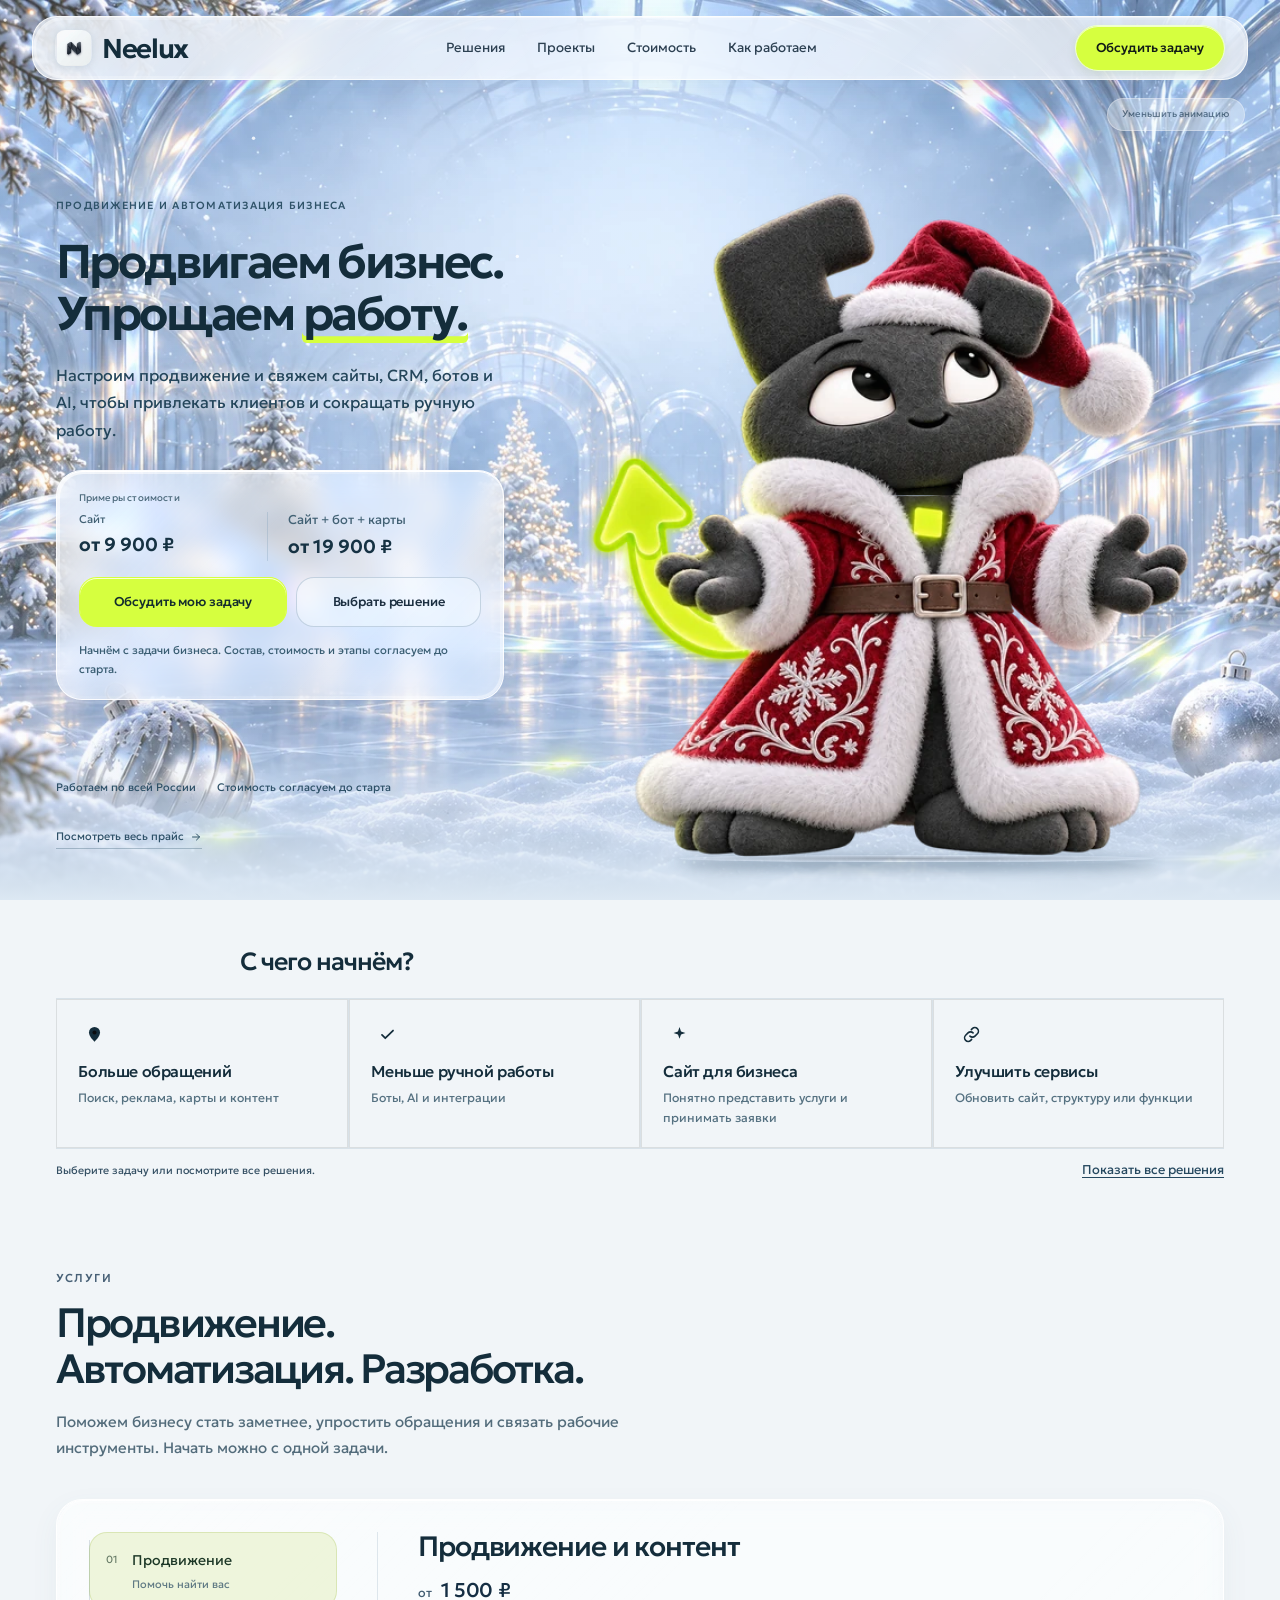
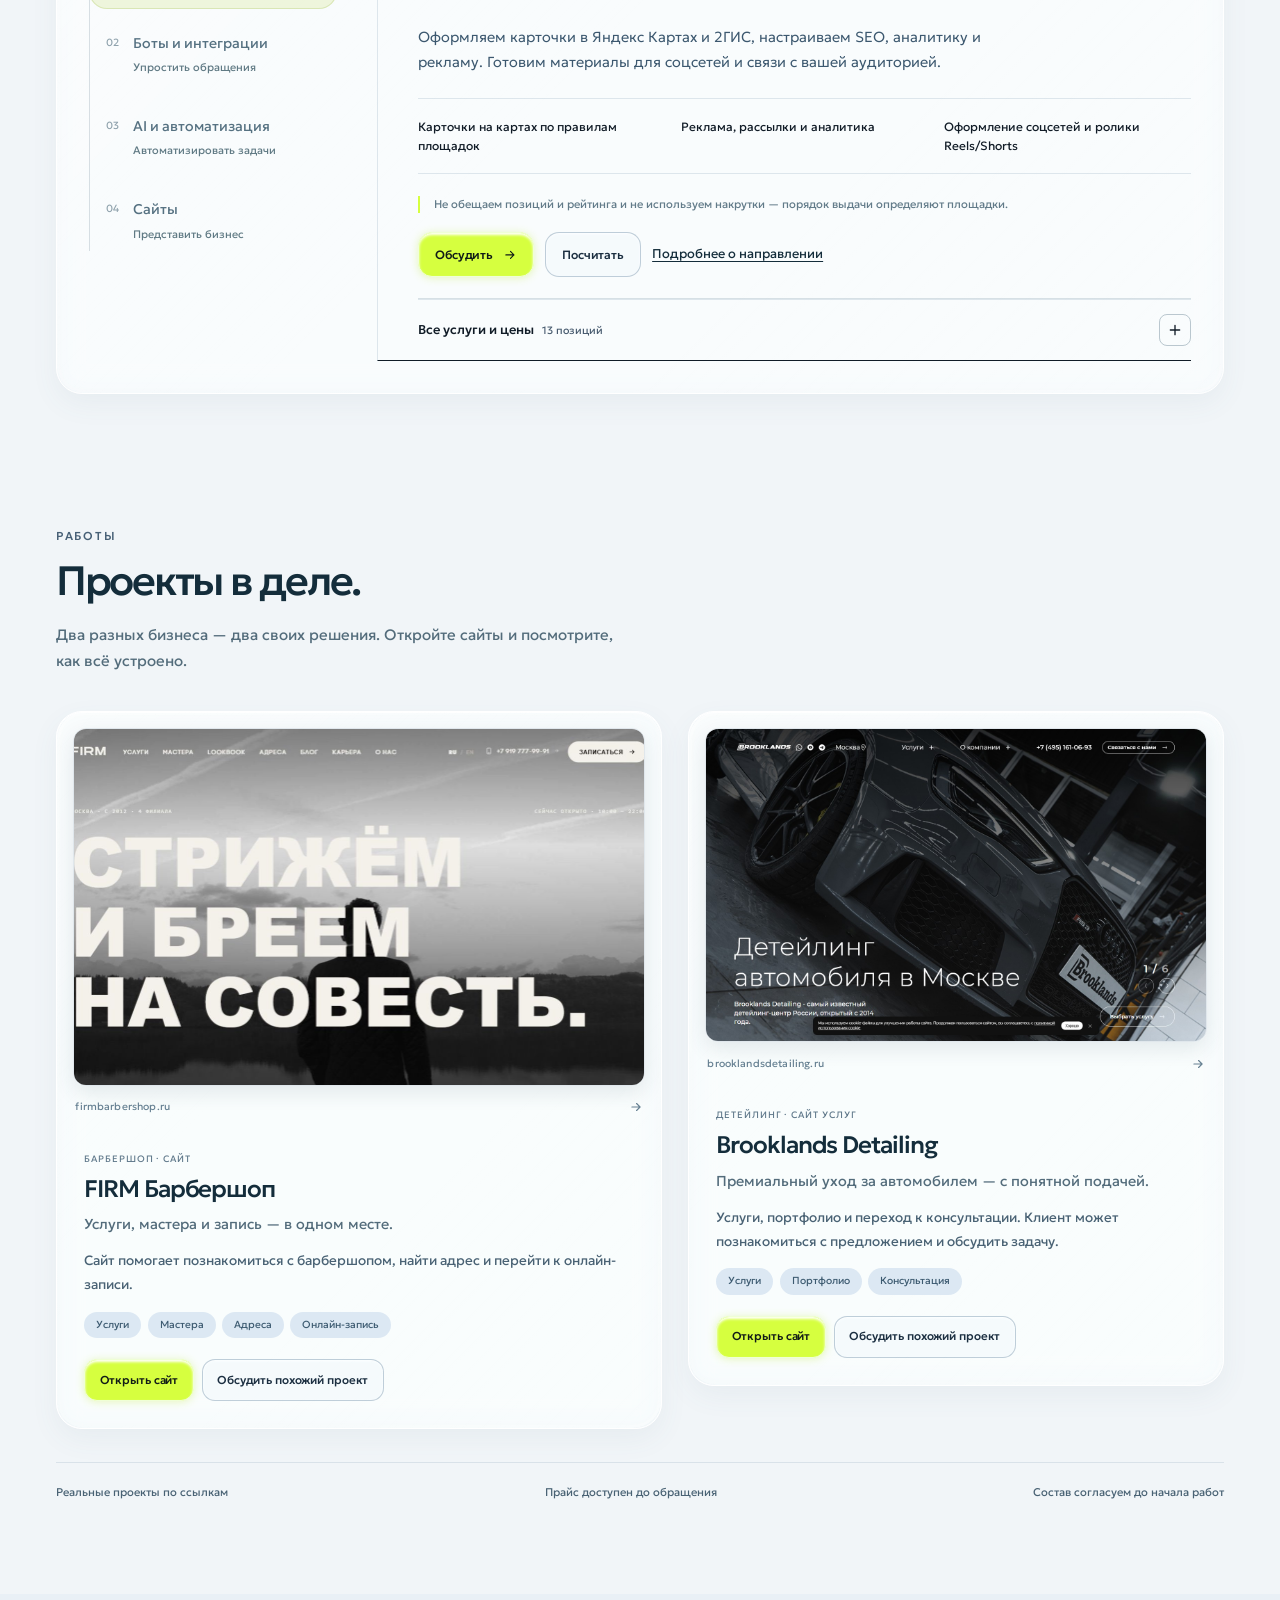
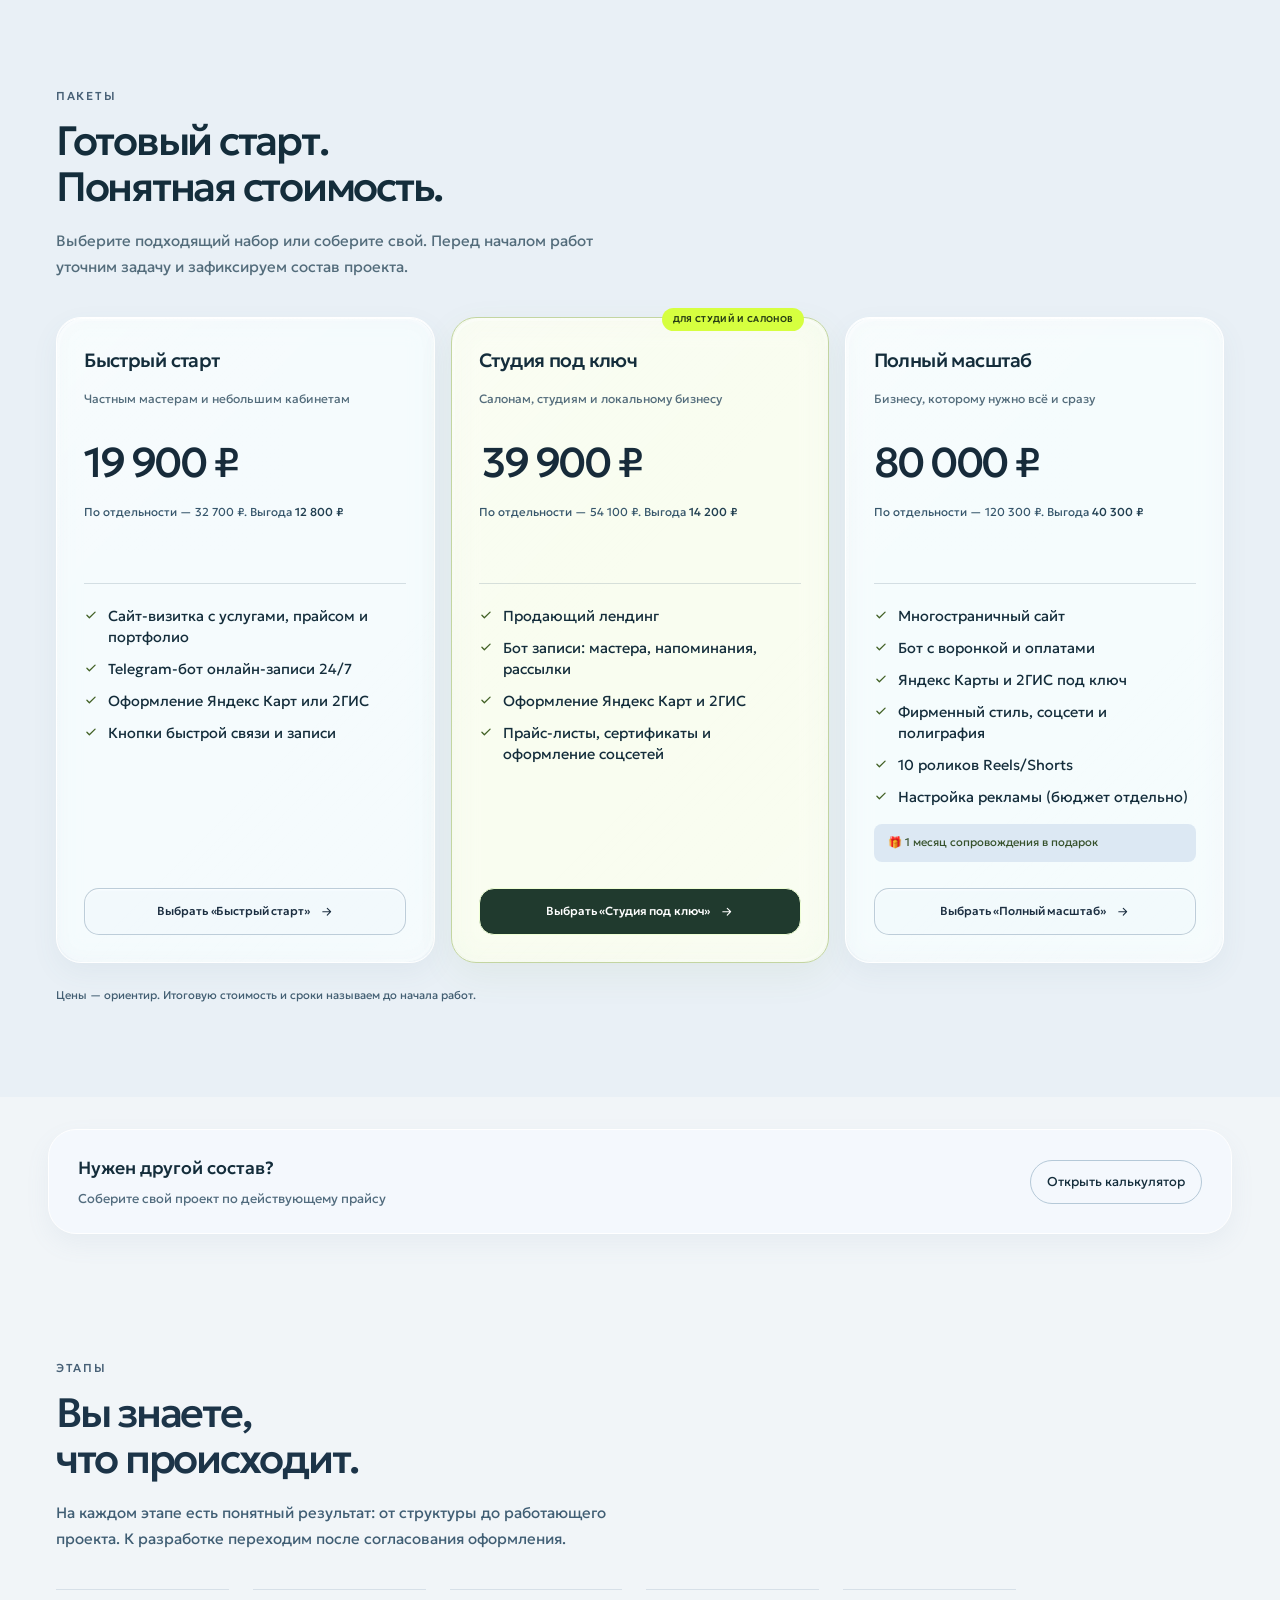
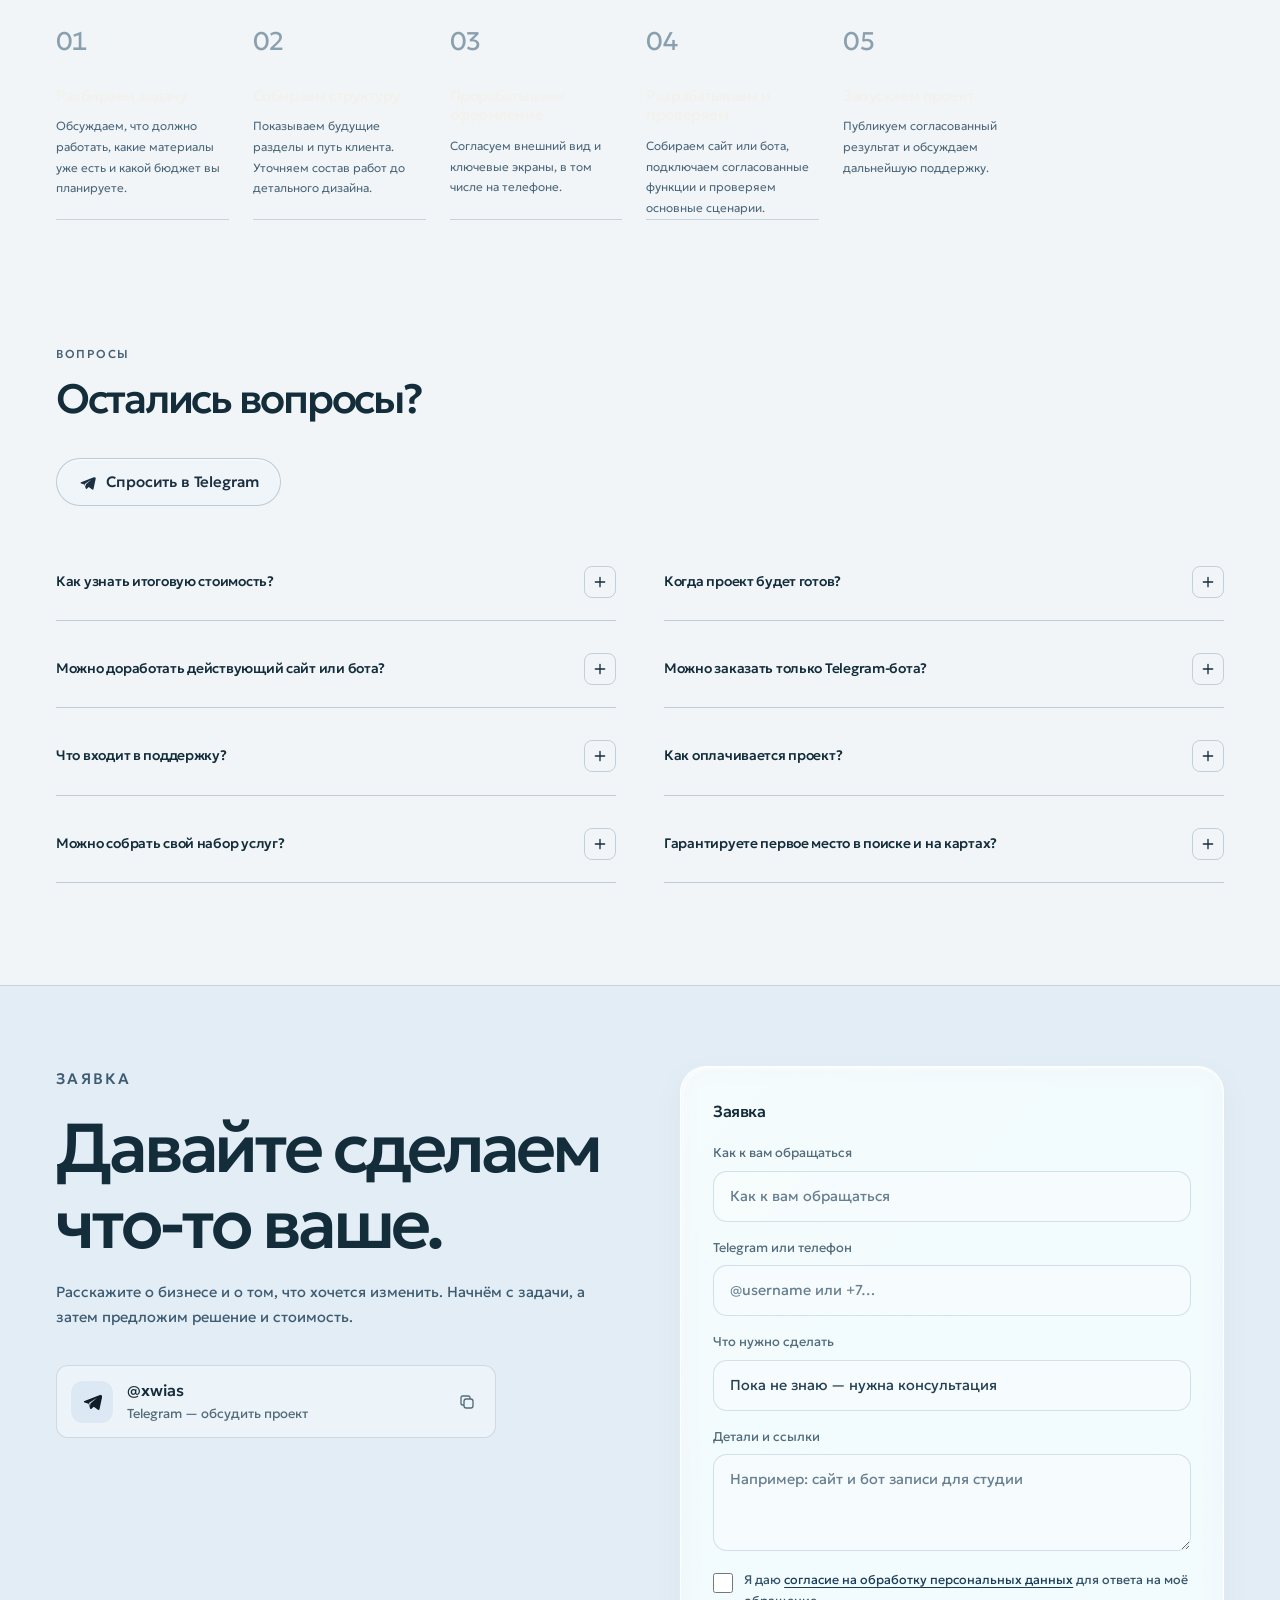
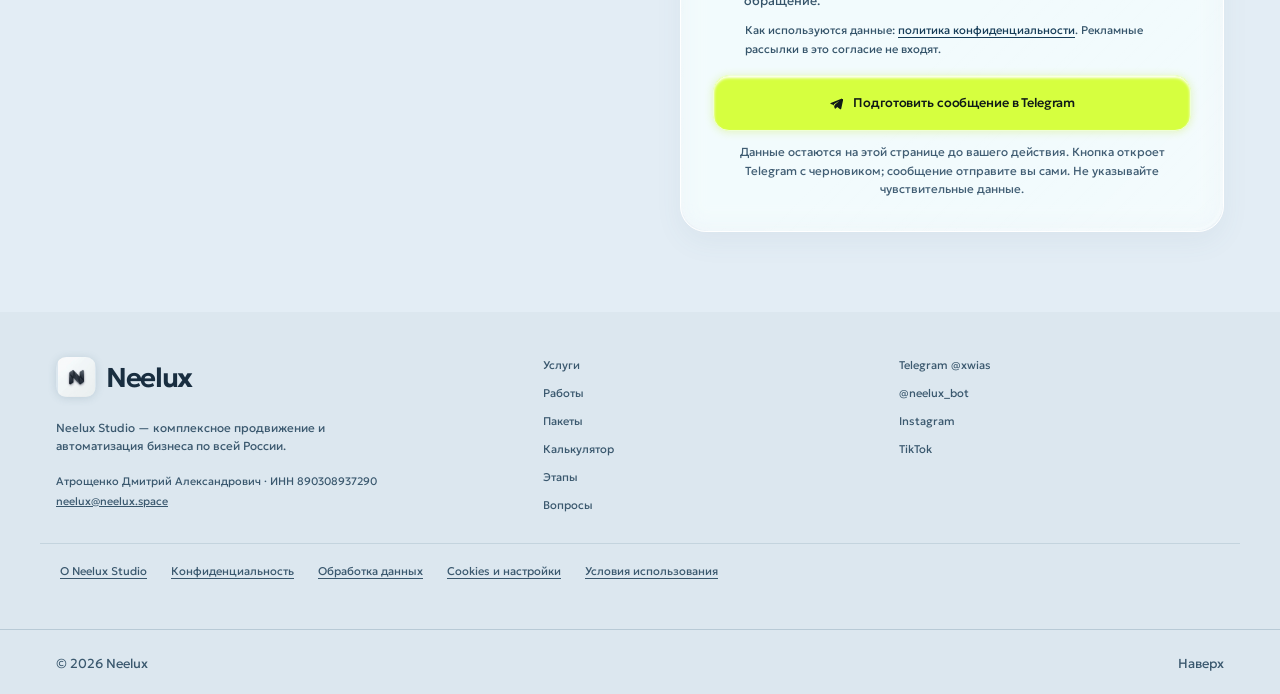
==== commit 802dcaf4: "Align company identity for search; preserve all visible content" ====
--- a/index.html
+++ b/index.html
@@ -1,6 +1,6 @@
 <!DOCTYPE html>
 <html lang="ru">
-<head><meta http-equiv="Content-Security-Policy" content="default-src 'self'; script-src 'self' 'sha256-bYowenQqxZMYQ4zXlqSv2wx3evvxvMl7G9zVnFu91V8=' 'sha256-Mv/qgRAZ0NYyqm6zJe59zOJnYcP03KrPF1JCFeWwUNU=' 'sha256-81wEFmZ3OXklo0gIBZ+ngFuS64eLbVeHTTYXQNSrXPs=' 'sha256-g668vU2FB/VhR9sZjyP/r6tNjZUY7p6Sd/XIRbGWTug=' 'sha256-WWShyowam76zSEuRC8b7trK9/OQWwpE+iLEZIqrAFX8=' 'sha256-C5FevwNIs4we7+GMn10UOEkq2l+rfgRHEDlmrVTMu+Q=' 'sha256-I1SsyEfsbC1FmljSHi600s7e1ZOvgt6O4b4fA+c5XPI='; script-src-attr 'none'; style-src 'self' 'unsafe-inline'; img-src 'self' data: blob:; font-src 'self'; connect-src 'self'; object-src 'none'; base-uri 'self'; form-action 'none'"><meta name="referrer" content="strict-origin-when-cross-origin">
+<head><meta http-equiv="Content-Security-Policy" content="default-src 'self'; script-src 'self' 'sha256-bYowenQqxZMYQ4zXlqSv2wx3evvxvMl7G9zVnFu91V8=' 'sha256-Klld5V9d2Ot3ssrQrPbbdWme45zX4mNI8KR8+wOqN98=' 'sha256-1n5ZLRgfBqhwkCXo0pOVGK2kilAkNA200Nq60oXwsWY=' 'sha256-81wEFmZ3OXklo0gIBZ+ngFuS64eLbVeHTTYXQNSrXPs=' 'sha256-CmRM3ThtLuAC8C8W35/LuSipuUik0VKP+uht3aaDrVw=' 'sha256-OsptIGB36NaFC8xQ5g7s3qrQzVrD1znQPW5Zr0G1fps=' 'sha256-6Ea5GK3kAADZKF+yTKSd4xDO54YuwALK1HHWqX1JiOk=' 'sha256-XxOsVAPzR0R671wtkPyIDvuE3aytQw9fm5voIj/eBEU='; script-src-attr 'none'; style-src 'self' 'unsafe-inline'; img-src 'self' data: blob:; font-src 'self'; connect-src 'self'; object-src 'none'; base-uri 'self'; form-action 'none'"><meta name="referrer" content="strict-origin-when-cross-origin">
 <meta charset="utf-8"><link rel="preload" as="font" type="font/woff2" href="/fonts/33c7fa548616b5f106.woff2" crossorigin="anonymous"><link rel="preload" as="font" type="font/woff2" href="/fonts/25d318ff543c2107f4.woff2" crossorigin="anonymous">
 <meta content="width=device-width, initial-scale=1, viewport-fit=cover" name="viewport">
 <title>Продвижение и автоматизация бизнеса — Neelux Studio</title>
@@ -23,7 +23,7 @@
 
 <link as="image" href="newyear/rig/mascot-open.webp" rel="preload" imagesrcset="newyear/rig/mascot-open-640.webp 640w, newyear/rig/mascot-open-960.webp 960w, newyear/rig/mascot-open.webp 1254w" imagesizes="(max-width:760px) min(432px, calc(100vw - 32px)), 720px">
 <link href="site.css?v=20261021d" rel="stylesheet">
-<script type="application/ld+json">{"@context":"https://schema.org","@graph":[{"@type":"Organization","name":"Neelux Studio","url":"https://neelux.space/","description":"Комплексное продвижение и автоматизация бизнеса: поиск, реклама, сайты, CRM, боты и AI.","sameAs":["https://t.me/neelux_bot","https://t.me/xwias","https://instagram.com/neelux1","https://tiktok.com/@neelux0"],"contactPoint":[{"@type":"ContactPoint","contactType":"sales","url":"https://t.me/xwias","availableLanguage":["ru"]},{"@type":"ContactPoint","contactType":"customer support","email":"neelux@neelux.space","availableLanguage":["ru"]}],"@id":"https://neelux.space/#organization","logo":"https://neelux.space/logo-n.webp","areaServed":{"@type":"Country","name":"Россия"},"alternateName":"Neelux","email":"neelux@neelux.space","taxID":"890308937290"},{"@type":"WebSite","@id":"https://neelux.space/#website","url":"https://neelux.space/","name":"Neelux Studio","alternateName":"Neelux","inLanguage":"ru-RU","publisher":{"@id":"https://neelux.space/#organization"}},{"@type":"WebPage","@id":"https://neelux.space/#webpage","url":"https://neelux.space/","name":"Продвижение и автоматизация бизнеса — Neelux Studio","description":"Продвижение и автоматизация бизнеса по всей России. Поиск, реклама, сайты, CRM, боты и AI — от отдельной задачи до комплексного решения.","inLanguage":"ru-RU","isPartOf":{"@id":"https://neelux.space/#website"},"publisher":{"@id":"https://neelux.space/#organization"},"about":[{"@id":"https://neelux.space/#service-web"},{"@id":"https://neelux.space/#service-bots"},{"@id":"https://neelux.space/#service-ai"},{"@id":"https://neelux.space/#service-promo"}]},{"@type":"Service","@id":"https://neelux.space/#service-web","url":"https://neelux.space/services/website-development.html","name":"Сайты и веб-приложения","description":"Помогаем понятно представить услуги, показать товары или организовать работу онлайн: от сайта-визитки до записи, CRM и личного кабинета.","provider":{"@id":"https://neelux.space/#organization"},"areaServed":{"@type":"Country","name":"Россия"}},{"@type":"Service","@id":"https://neelux.space/#service-bots","url":"https://neelux.space/services/telegram-bots.html","name":"Telegram-боты и автоматизация","description":"Собираем сценарии записи, заявок, каталога и оплаты в Telegram. Подключаем нужные сервисы, чтобы данные не приходилось переносить вручную.","provider":{"@id":"https://neelux.space/#organization"},"areaServed":{"@type":"Country","name":"Россия"}},{"@type":"Service","@id":"https://neelux.space/#service-ai","url":"https://neelux.space/services/business-automation.html","name":"AI для работы с информацией","description":"Подключаем нейросети к материалам и процессам компании: ответы на вопросы, разбор обращений, подготовка текстов и отчётов. Продумываем ограничения и передачу задачи человеку.","provider":{"@id":"https://neelux.space/#organization"},"areaServed":{"@type":"Country","name":"Россия"}},{"@type":"Service","@id":"https://neelux.space/#service-promo","url":"https://neelux.space/services/business-promotion.html","name":"Продвижение и контент","description":"Оформляем карточки в Яндекс Картах и 2ГИС, настраиваем SEO, аналитику и рекламу. Готовим материалы для соцсетей и связи с вашей аудиторией.","provider":{"@id":"https://neelux.space/#organization"},"areaServed":{"@type":"Country","name":"Россия"}}]}</script>
+<script type="application/ld+json">{"@context":"https://schema.org","@graph":[{"@type":"Organization","name":"Neelux Studio","url":"https://neelux.space/","description":"Комплексное продвижение и автоматизация бизнеса: поиск, реклама, сайты, CRM, боты и AI.","sameAs":["https://t.me/neelux_bot","https://instagram.com/neelux1","https://tiktok.com/@neelux0"],"contactPoint":[{"@type":"ContactPoint","contactType":"sales","url":"https://t.me/xwias","availableLanguage":["ru"]},{"@type":"ContactPoint","contactType":"customer support","email":"neelux@neelux.space","availableLanguage":["ru"]}],"@id":"https://neelux.space/#organization","logo":"https://neelux.space/logo-n.webp","areaServed":{"@type":"Country","name":"Россия"},"alternateName":"Neelux","email":"neelux@neelux.space","taxID":"890308937290","mainEntityOfPage":{"@id":"https://neelux.space/about.html#webpage"}},{"@type":"WebSite","@id":"https://neelux.space/#website","url":"https://neelux.space/","name":"Neelux Studio","alternateName":"Neelux","inLanguage":"ru-RU","publisher":{"@id":"https://neelux.space/#organization"}},{"@type":"WebPage","@id":"https://neelux.space/#webpage","url":"https://neelux.space/","name":"Продвижение и автоматизация бизнеса — Neelux Studio","description":"Продвижение и автоматизация бизнеса по всей России. Поиск, реклама, сайты, CRM, боты и AI — от отдельной задачи до комплексного решения.","inLanguage":"ru-RU","isPartOf":{"@id":"https://neelux.space/#website"},"publisher":{"@id":"https://neelux.space/#organization"},"about":[{"@id":"https://neelux.space/#service-web"},{"@id":"https://neelux.space/#service-promo"},{"@id":"https://neelux.space/#service-ai"},{"@id":"https://neelux.space/#service-bots"}]},{"@type":"Service","@id":"https://neelux.space/#service-web","name":"Разработка сайтов для бизнеса","description":"Создаём сайт под вашу задачу: представить услуги, собрать обращения, показать товары или организовать работу онлайн.","url":"https://neelux.space/services/website-development.html","provider":{"@id":"https://neelux.space/#organization"},"areaServed":{"@type":"Country","name":"Россия"},"mainEntityOfPage":{"@id":"https://neelux.space/services/website-development.html#webpage"}},{"@type":"Service","@id":"https://neelux.space/#service-promo","name":"Продвижение бизнеса в интернете","description":"Помогаем компании стать заметнее в поиске, на картах и в рекламных каналах. Связываем продвижение с сайтом и обработкой обращений.","url":"https://neelux.space/services/business-promotion.html","provider":{"@id":"https://neelux.space/#organization"},"areaServed":{"@type":"Country","name":"Россия"},"mainEntityOfPage":{"@id":"https://neelux.space/services/business-promotion.html#webpage"}},{"@type":"Service","@id":"https://neelux.space/#service-ai","name":"Автоматизация бизнеса и AI","description":"Помогаем сократить повторяющиеся действия: разбирать обращения, искать информацию, готовить ответы и связывать сервисы.","url":"https://neelux.space/services/business-automation.html","provider":{"@id":"https://neelux.space/#organization"},"areaServed":{"@type":"Country","name":"Россия"},"mainEntityOfPage":{"@id":"https://neelux.space/services/business-automation.html#webpage"}},{"@type":"Service","@id":"https://neelux.space/#service-bots","name":"Telegram-боты для бизнеса","description":"Разрабатываем ботов для записи, обращений, каталога, оплаты и повседневных рабочих сценариев.","url":"https://neelux.space/services/telegram-bots.html","provider":{"@id":"https://neelux.space/#organization"},"areaServed":{"@type":"Country","name":"Россия"},"mainEntityOfPage":{"@id":"https://neelux.space/services/telegram-bots.html#webpage"}}]}</script>
 <script>document.documentElement.classList.add('js');setTimeout(function(){if(!window.NEELUX_READY)document.documentElement.classList.remove('js');},3000);</script>
 <meta content="g3vu9Vg8U1frJnB5vKNGFI-XGLZH6_zxIbXREn85_AY" name="google-site-verification"> <link href="/fonts/site-fonts.css" rel="stylesheet">  <script type="module" crossorigin src="/assets/index-nIaWdSDs.js"></script>
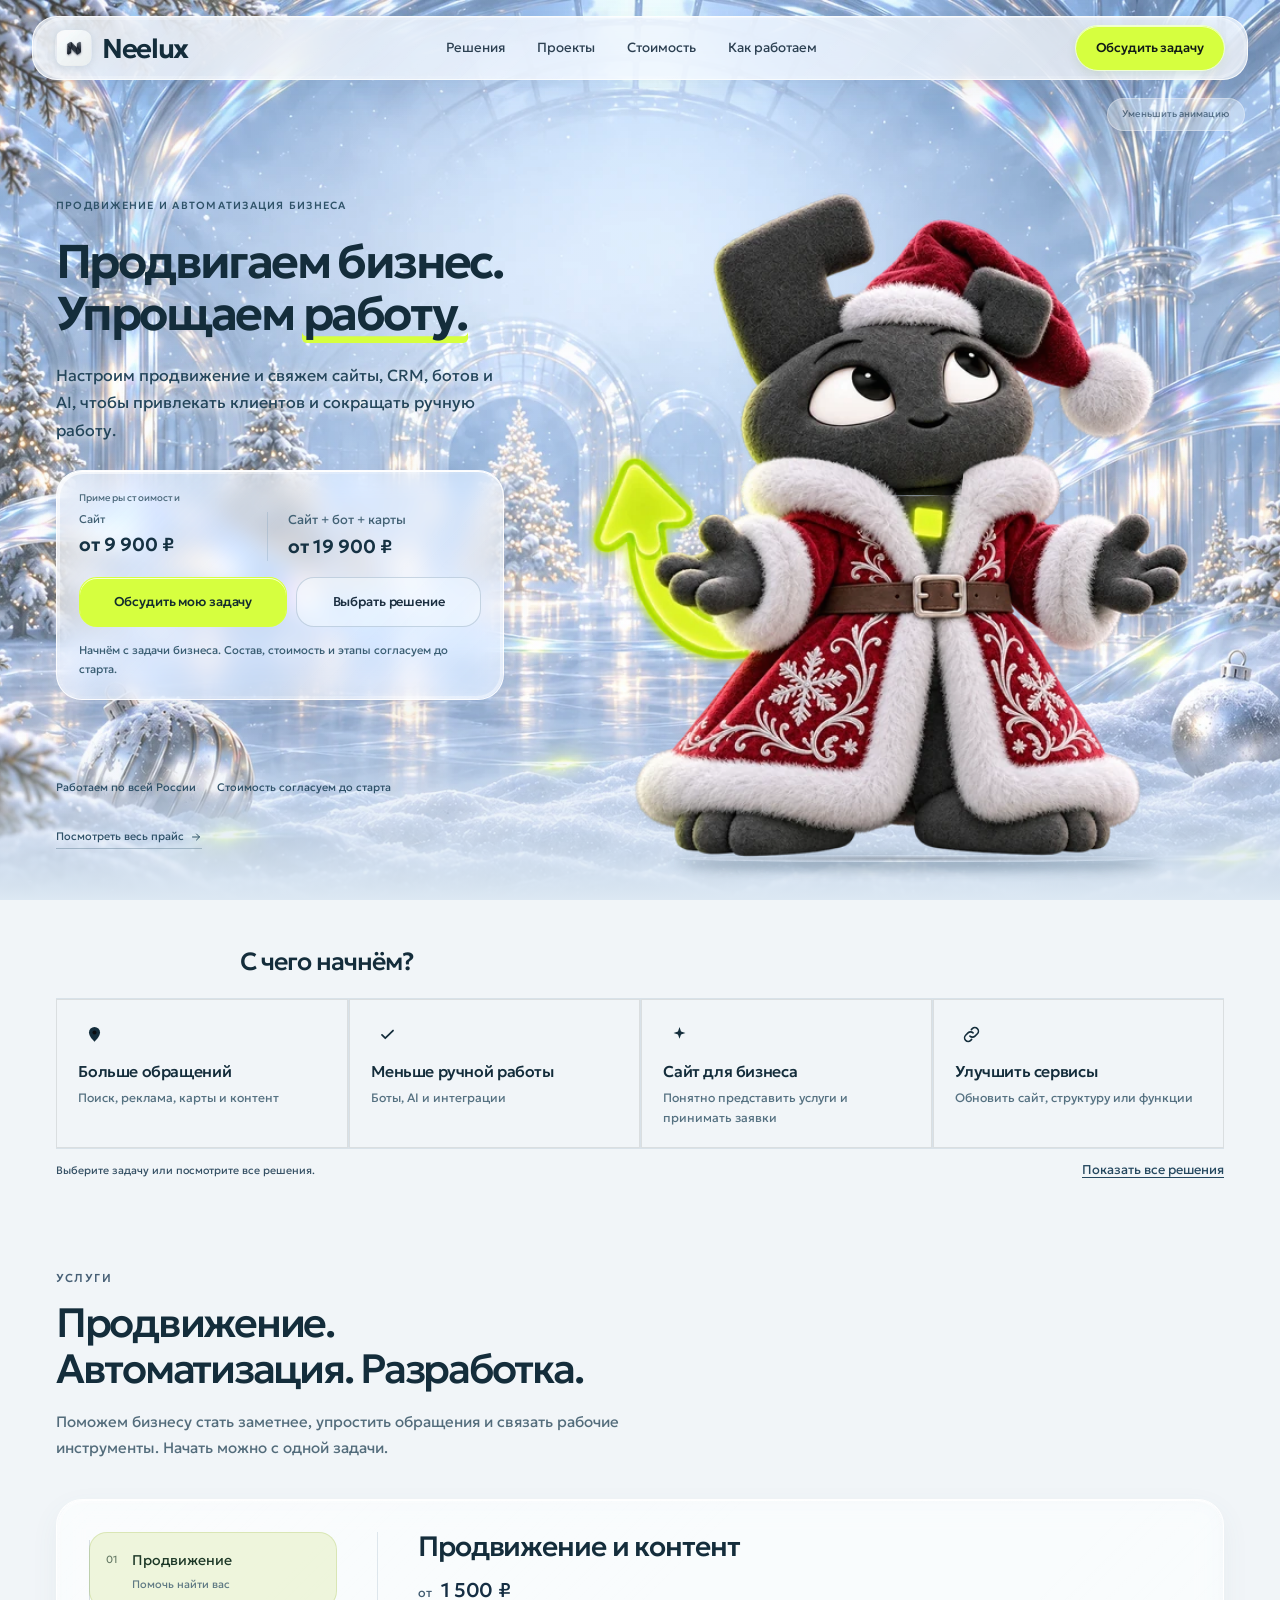
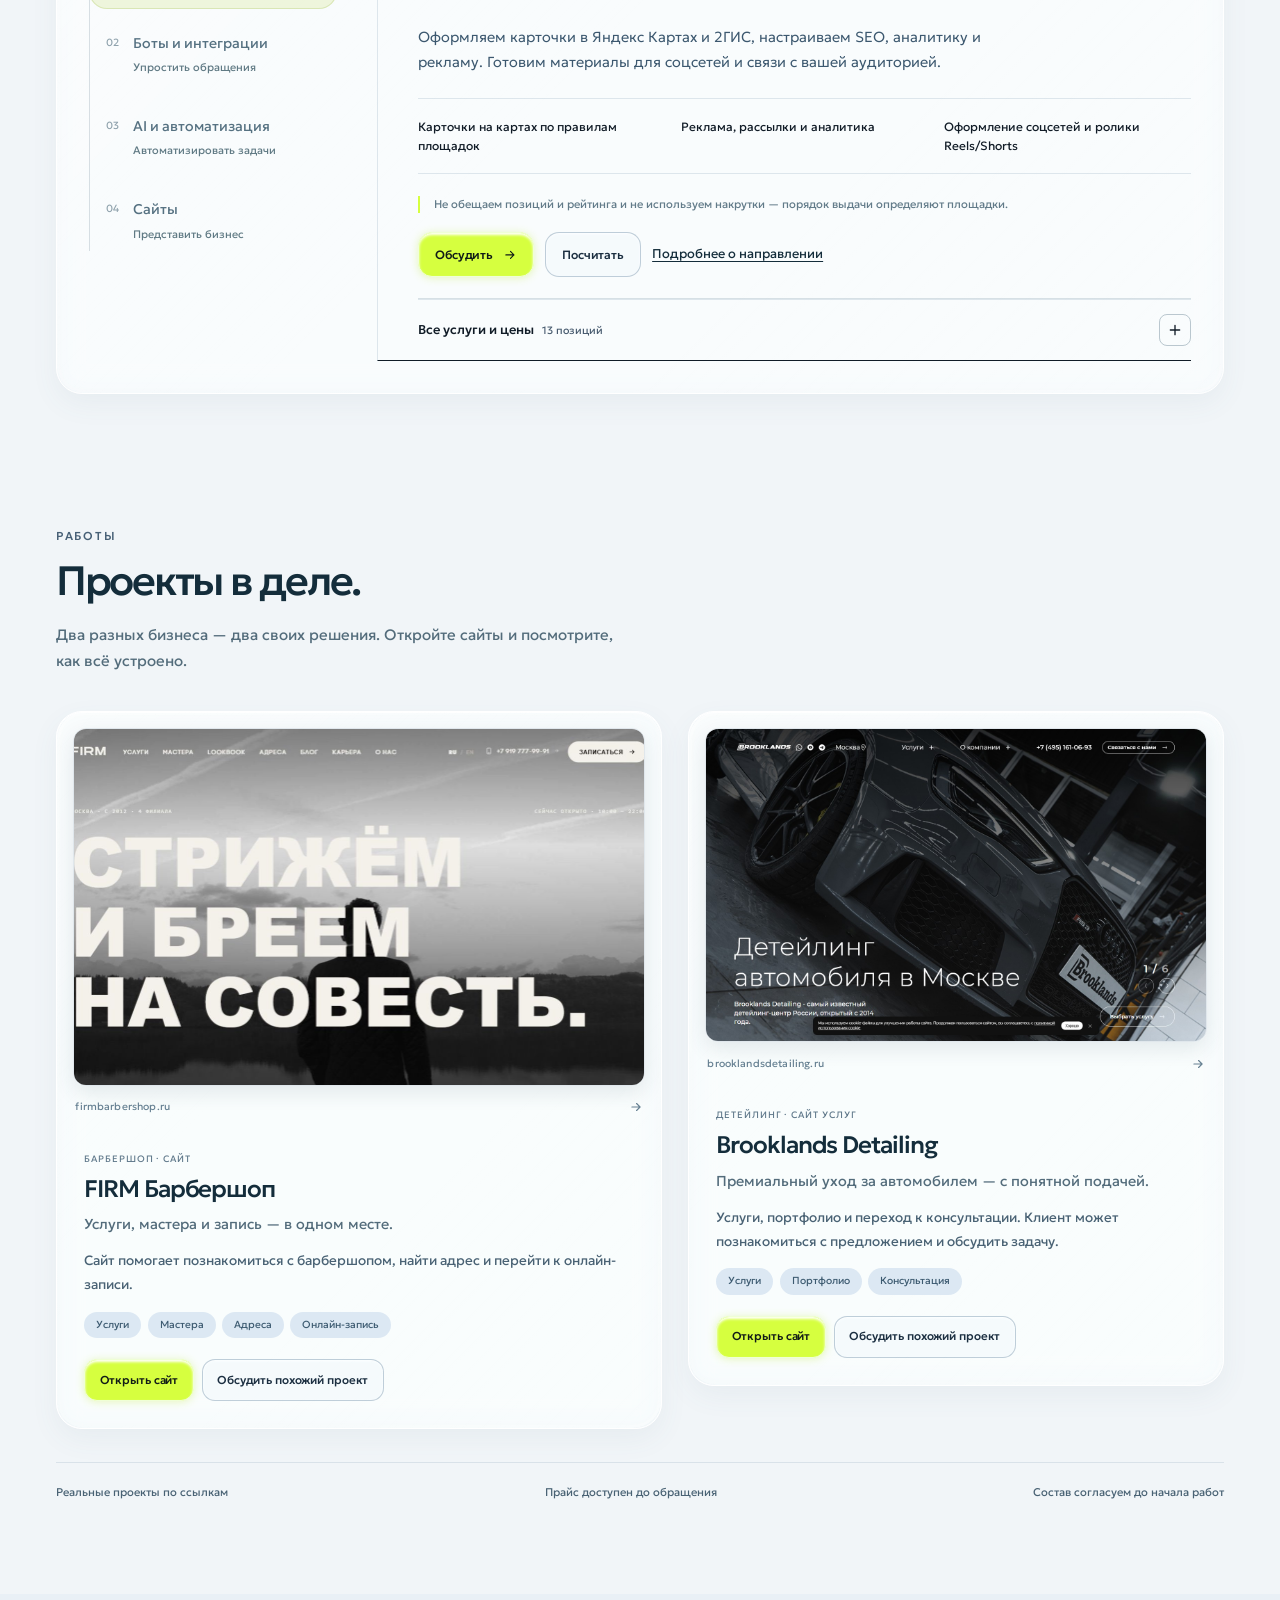
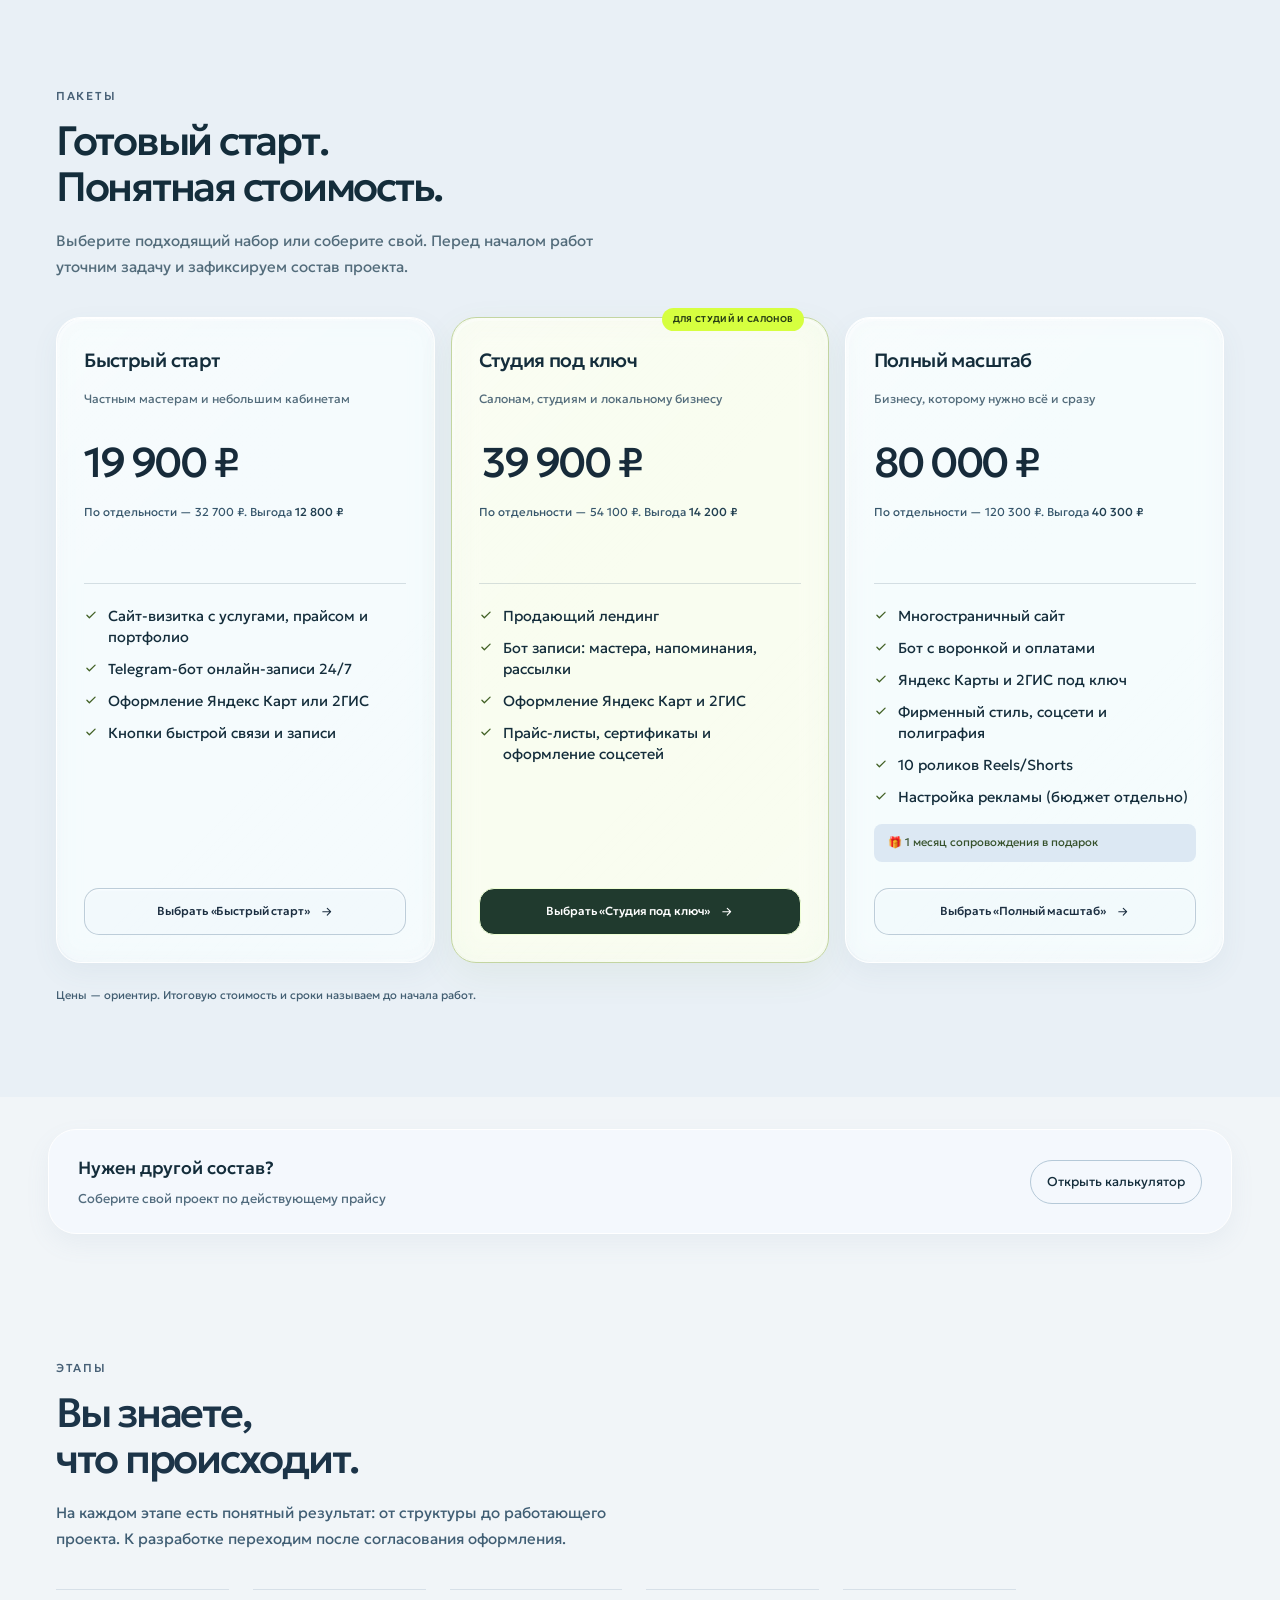
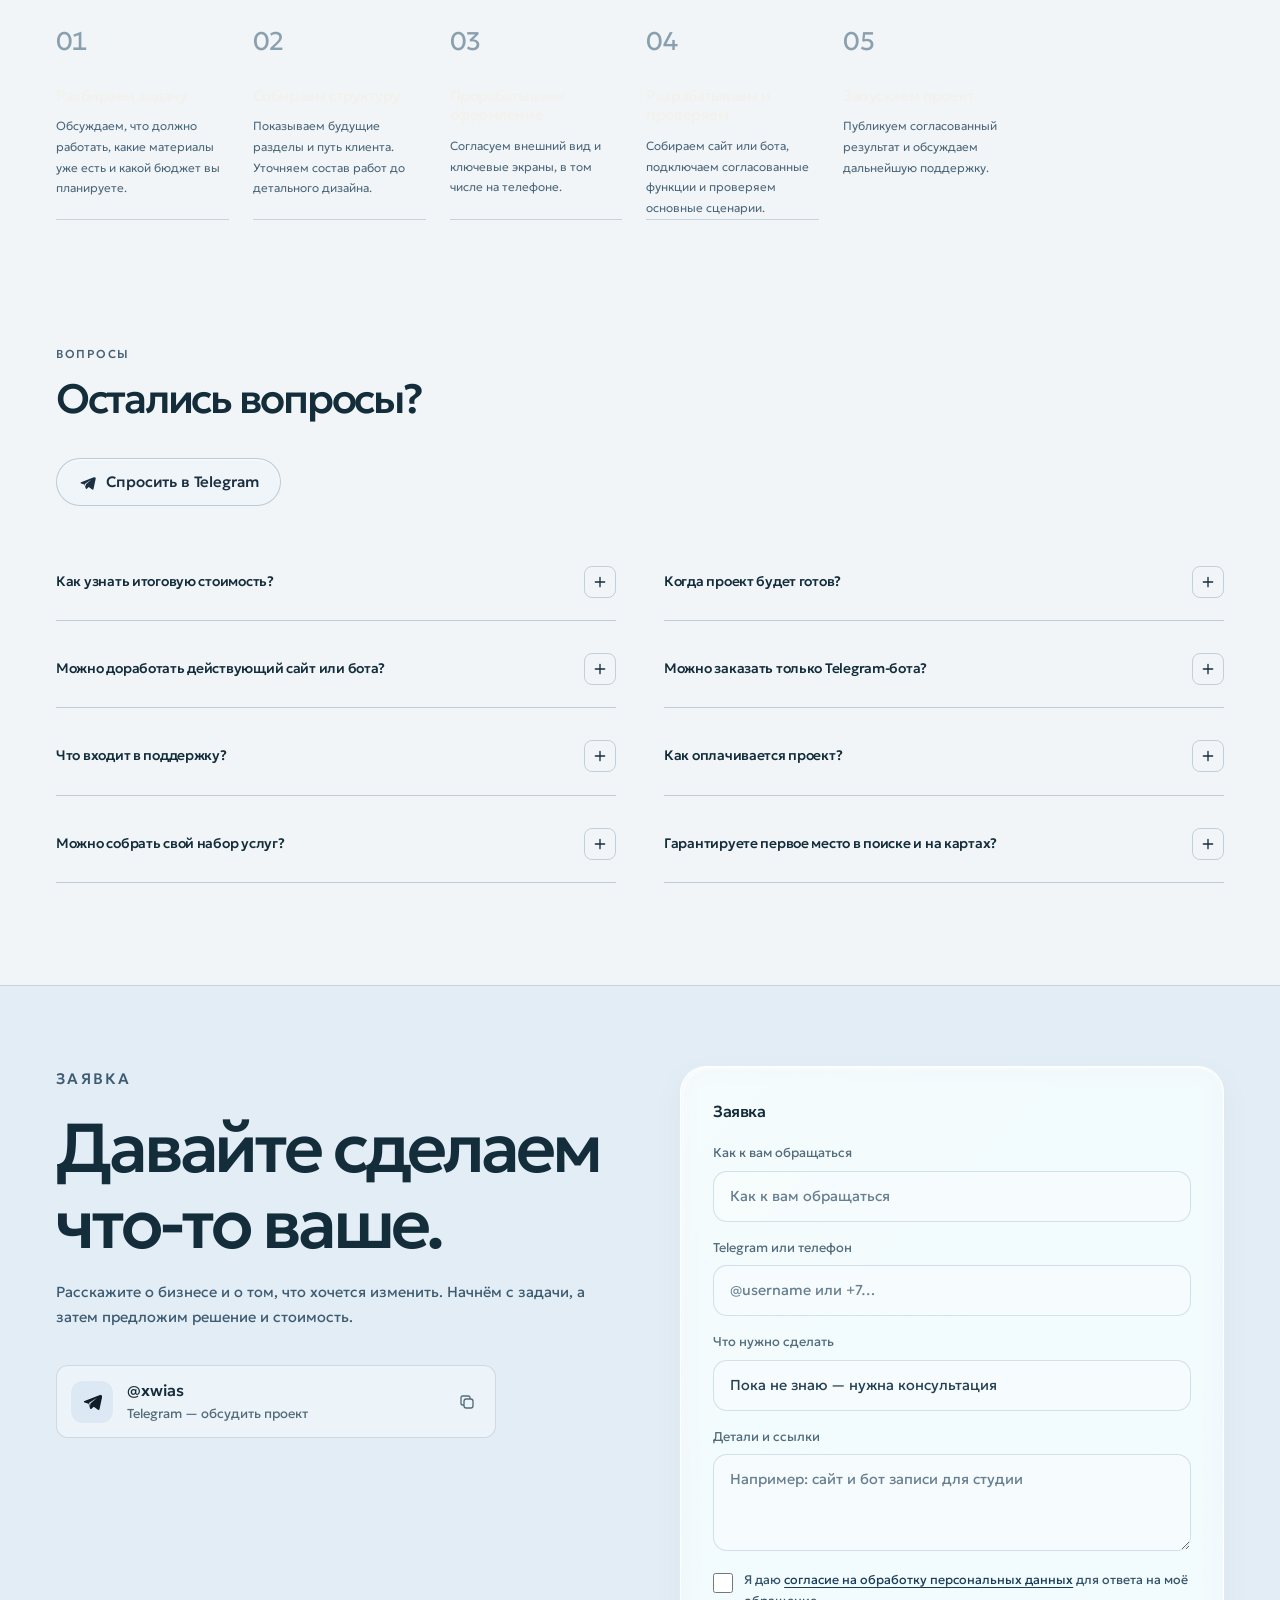
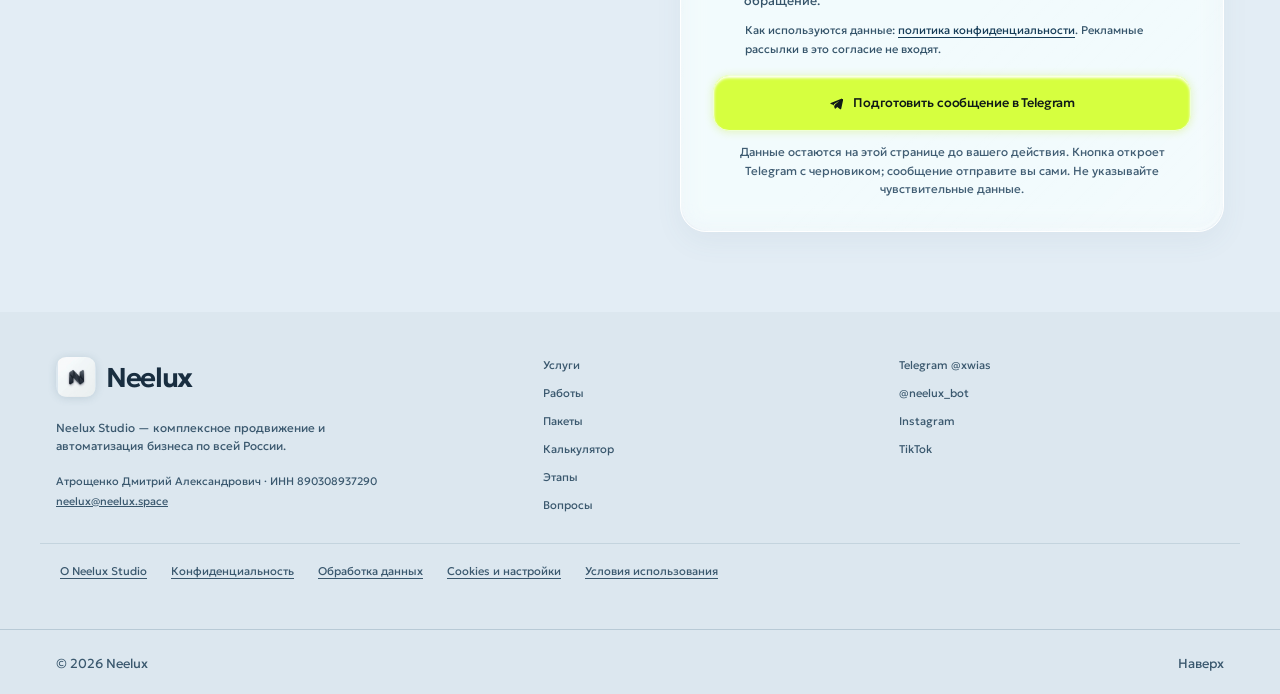
==== commit b53f49be: "Connect studio search identity to Yandex Business profile Update search titles/descriptions for Russ" ====
--- a/index.html
+++ b/index.html
@@ -1,243 +1,243 @@
 <!DOCTYPE html>
-<html lang="ru">
-<head><meta http-equiv="Content-Security-Policy" content="default-src 'self'; script-src 'self' 'sha256-bYowenQqxZMYQ4zXlqSv2wx3evvxvMl7G9zVnFu91V8=' 'sha256-Klld5V9d2Ot3ssrQrPbbdWme45zX4mNI8KR8+wOqN98=' 'sha256-1n5ZLRgfBqhwkCXo0pOVGK2kilAkNA200Nq60oXwsWY=' 'sha256-81wEFmZ3OXklo0gIBZ+ngFuS64eLbVeHTTYXQNSrXPs=' 'sha256-CmRM3ThtLuAC8C8W35/LuSipuUik0VKP+uht3aaDrVw=' 'sha256-OsptIGB36NaFC8xQ5g7s3qrQzVrD1znQPW5Zr0G1fps=' 'sha256-6Ea5GK3kAADZKF+yTKSd4xDO54YuwALK1HHWqX1JiOk=' 'sha256-XxOsVAPzR0R671wtkPyIDvuE3aytQw9fm5voIj/eBEU='; script-src-attr 'none'; style-src 'self' 'unsafe-inline'; img-src 'self' data: blob:; font-src 'self'; connect-src 'self'; object-src 'none'; base-uri 'self'; form-action 'none'"><meta name="referrer" content="strict-origin-when-cross-origin">
-<meta charset="utf-8"><link rel="preload" as="font" type="font/woff2" href="/fonts/33c7fa548616b5f106.woff2" crossorigin="anonymous"><link rel="preload" as="font" type="font/woff2" href="/fonts/25d318ff543c2107f4.woff2" crossorigin="anonymous">
-<meta content="width=device-width, initial-scale=1, viewport-fit=cover" name="viewport">
-<title>Продвижение и автоматизация бизнеса — Neelux Studio</title>
-<meta content="Продвижение и автоматизация бизнеса по всей России. Поиск, реклама, сайты, CRM, боты и AI — от отдельной задачи до комплексного решения." name="description">
-<meta content="#dbe7f1" name="theme-color">
-<meta content="light" name="color-scheme">
-<link href="https://neelux.space/" rel="canonical">
-<meta content="website" property="og:type">
-<meta content="ru_RU" property="og:locale">
-<meta content="Neelux Studio" property="og:site_name">
-<meta content="https://neelux.space/" property="og:url">
-<meta content="Продвижение и автоматизация бизнеса — Neelux Studio" property="og:title">
-<meta content="Продвижение и автоматизация бизнеса по всей России. Поиск, реклама, сайты, CRM, боты и AI — от отдельной задачи до комплексного решения." property="og:description">
-<meta content="https://neelux.space/og-cover.jpg" property="og:image">
-<link href="favicon.ico" rel="icon" sizes="48x48">
-<link href="logo-n.webp" rel="icon" type="image/webp">
-<link href="apple-touch-icon.png" rel="apple-touch-icon">
-
-
-
-<link as="image" href="newyear/rig/mascot-open.webp" rel="preload" imagesrcset="newyear/rig/mascot-open-640.webp 640w, newyear/rig/mascot-open-960.webp 960w, newyear/rig/mascot-open.webp 1254w" imagesizes="(max-width:760px) min(432px, calc(100vw - 32px)), 720px">
-<link href="site.css?v=20261021d" rel="stylesheet">
-<script type="application/ld+json">{"@context":"https://schema.org","@graph":[{"@type":"Organization","name":"Neelux Studio","url":"https://neelux.space/","description":"Комплексное продвижение и автоматизация бизнеса: поиск, реклама, сайты, CRM, боты и AI.","sameAs":["https://t.me/neelux_bot","https://instagram.com/neelux1","https://tiktok.com/@neelux0"],"contactPoint":[{"@type":"ContactPoint","contactType":"sales","url":"https://t.me/xwias","availableLanguage":["ru"]},{"@type":"ContactPoint","contactType":"customer support","email":"neelux@neelux.space","availableLanguage":["ru"]}],"@id":"https://neelux.space/#organization","logo":"https://neelux.space/logo-n.webp","areaServed":{"@type":"Country","name":"Россия"},"alternateName":"Neelux","email":"neelux@neelux.space","taxID":"890308937290","mainEntityOfPage":{"@id":"https://neelux.space/about.html#webpage"}},{"@type":"WebSite","@id":"https://neelux.space/#website","url":"https://neelux.space/","name":"Neelux Studio","alternateName":"Neelux","inLanguage":"ru-RU","publisher":{"@id":"https://neelux.space/#organization"}},{"@type":"WebPage","@id":"https://neelux.space/#webpage","url":"https://neelux.space/","name":"Продвижение и автоматизация бизнеса — Neelux Studio","description":"Продвижение и автоматизация бизнеса по всей России. Поиск, реклама, сайты, CRM, боты и AI — от отдельной задачи до комплексного решения.","inLanguage":"ru-RU","isPartOf":{"@id":"https://neelux.space/#website"},"publisher":{"@id":"https://neelux.space/#organization"},"about":[{"@id":"https://neelux.space/#service-web"},{"@id":"https://neelux.space/#service-promo"},{"@id":"https://neelux.space/#service-ai"},{"@id":"https://neelux.space/#service-bots"}]},{"@type":"Service","@id":"https://neelux.space/#service-web","name":"Разработка сайтов для бизнеса","description":"Создаём сайт под вашу задачу: представить услуги, собрать обращения, показать товары или организовать работу онлайн.","url":"https://neelux.space/services/website-development.html","provider":{"@id":"https://neelux.space/#organization"},"areaServed":{"@type":"Country","name":"Россия"},"mainEntityOfPage":{"@id":"https://neelux.space/services/website-development.html#webpage"}},{"@type":"Service","@id":"https://neelux.space/#service-promo","name":"Продвижение бизнеса в интернете","description":"Помогаем компании стать заметнее в поиске, на картах и в рекламных каналах. Связываем продвижение с сайтом и обработкой обращений.","url":"https://neelux.space/services/business-promotion.html","provider":{"@id":"https://neelux.space/#organization"},"areaServed":{"@type":"Country","name":"Россия"},"mainEntityOfPage":{"@id":"https://neelux.space/services/business-promotion.html#webpage"}},{"@type":"Service","@id":"https://neelux.space/#service-ai","name":"Автоматизация бизнеса и AI","description":"Помогаем сократить повторяющиеся действия: разбирать обращения, искать информацию, готовить ответы и связывать сервисы.","url":"https://neelux.space/services/business-automation.html","provider":{"@id":"https://neelux.space/#organization"},"areaServed":{"@type":"Country","name":"Россия"},"mainEntityOfPage":{"@id":"https://neelux.space/services/business-automation.html#webpage"}},{"@type":"Service","@id":"https://neelux.space/#service-bots","name":"Telegram-боты для бизнеса","description":"Разрабатываем ботов для записи, обращений, каталога, оплаты и повседневных рабочих сценариев.","url":"https://neelux.space/services/telegram-bots.html","provider":{"@id":"https://neelux.space/#organization"},"areaServed":{"@type":"Country","name":"Россия"},"mainEntityOfPage":{"@id":"https://neelux.space/services/telegram-bots.html#webpage"}}]}</script>
-<script>document.documentElement.classList.add('js');setTimeout(function(){if(!window.NEELUX_READY)document.documentElement.classList.remove('js');},3000);</script>
-<meta content="g3vu9Vg8U1frJnB5vKNGFI-XGLZH6_zxIbXREn85_AY" name="google-site-verification">+<html lang="ru">
+<head><meta http-equiv="Content-Security-Policy" content="default-src 'self'; script-src 'self' 'sha256-bYowenQqxZMYQ4zXlqSv2wx3evvxvMl7G9zVnFu91V8=' 'sha256-Klld5V9d2Ot3ssrQrPbbdWme45zX4mNI8KR8+wOqN98=' 'sha256-hbOHZ7/UOflvZkGOg4G/DJY96XEviTogLqPoNlvlD3o=' 'sha256-81wEFmZ3OXklo0gIBZ+ngFuS64eLbVeHTTYXQNSrXPs=' 'sha256-CmRM3ThtLuAC8C8W35/LuSipuUik0VKP+uht3aaDrVw=' 'sha256-OsptIGB36NaFC8xQ5g7s3qrQzVrD1znQPW5Zr0G1fps=' 'sha256-6Ea5GK3kAADZKF+yTKSd4xDO54YuwALK1HHWqX1JiOk=' 'sha256-XxOsVAPzR0R671wtkPyIDvuE3aytQw9fm5voIj/eBEU='; script-src-attr 'none'; style-src 'self' 'unsafe-inline'; img-src 'self' data: blob:; font-src 'self'; connect-src 'self'; object-src 'none'; base-uri 'self'; form-action 'none'"><meta name="referrer" content="strict-origin-when-cross-origin">
+<meta charset="utf-8"><link rel="preload" as="font" type="font/woff2" href="/fonts/33c7fa548616b5f106.woff2" crossorigin="anonymous"><link rel="preload" as="font" type="font/woff2" href="/fonts/25d318ff543c2107f4.woff2" crossorigin="anonymous">
+<meta content="width=device-width, initial-scale=1, viewport-fit=cover" name="viewport">
+<title>Neelux Studio — продвижение и автоматизация бизнеса по России</title>
+<meta content="Продвижение и автоматизация бизнеса по всей России. Поиск, реклама, сайты, CRM, боты и AI — от отдельной задачи до комплексного решения." name="description">
+<meta content="#dbe7f1" name="theme-color">
+<meta content="light" name="color-scheme">
+<link href="https://neelux.space/" rel="canonical">
+<meta content="website" property="og:type">
+<meta content="ru_RU" property="og:locale">
+<meta content="Neelux Studio" property="og:site_name">
+<meta content="https://neelux.space/" property="og:url">
+<meta content="Продвижение и автоматизация бизнеса — Neelux Studio" property="og:title">
+<meta content="Продвижение и автоматизация бизнеса по всей России. Поиск, реклама, сайты, CRM, боты и AI — от отдельной задачи до комплексного решения." property="og:description">
+<meta content="https://neelux.space/og-cover.jpg" property="og:image">
+<link href="favicon.ico" rel="icon" sizes="48x48">
+<link href="logo-n.webp" rel="icon" type="image/webp">
+<link href="apple-touch-icon.png" rel="apple-touch-icon">
+
+
+
+<link as="image" href="newyear/rig/mascot-open.webp" rel="preload" imagesrcset="newyear/rig/mascot-open-640.webp 640w, newyear/rig/mascot-open-960.webp 960w, newyear/rig/mascot-open.webp 1254w" imagesizes="(max-width:760px) min(432px, calc(100vw - 32px)), 720px">
+<link href="site.css?v=20261021d" rel="stylesheet">
+<script type="application/ld+json">{"@context":"https://schema.org","@graph":[{"@type":"Organization","name":"Neelux Studio","url":"https://neelux.space/","description":"Комплексное продвижение и автоматизация бизнеса: поиск, реклама, сайты, CRM, боты и AI.","sameAs":["https://t.me/neelux_bot","https://instagram.com/neelux1","https://tiktok.com/@neelux0","https://yandex.ru/profile/156557378853"],"contactPoint":[{"@type":"ContactPoint","contactType":"sales","url":"https://t.me/xwias","availableLanguage":["ru"]},{"@type":"ContactPoint","contactType":"customer support","email":"neelux@neelux.space","availableLanguage":["ru"]}],"@id":"https://neelux.space/#organization","logo":"https://neelux.space/logo-n.webp","areaServed":{"@type":"Country","name":"Россия"},"alternateName":"Neelux","email":"neelux@neelux.space","taxID":"890308937290","mainEntityOfPage":{"@id":"https://neelux.space/about.html#webpage"}},{"@type":"WebSite","@id":"https://neelux.space/#website","url":"https://neelux.space/","name":"Neelux Studio","alternateName":"Neelux","inLanguage":"ru-RU","publisher":{"@id":"https://neelux.space/#organization"}},{"@type":"WebPage","@id":"https://neelux.space/#webpage","url":"https://neelux.space/","name":"Продвижение и автоматизация бизнеса — Neelux Studio","description":"Продвижение и автоматизация бизнеса по всей России. Поиск, реклама, сайты, CRM, боты и AI — от отдельной задачи до комплексного решения.","inLanguage":"ru-RU","isPartOf":{"@id":"https://neelux.space/#website"},"publisher":{"@id":"https://neelux.space/#organization"},"about":[{"@id":"https://neelux.space/#service-web"},{"@id":"https://neelux.space/#service-promo"},{"@id":"https://neelux.space/#service-ai"},{"@id":"https://neelux.space/#service-bots"}]},{"@type":"Service","@id":"https://neelux.space/#service-web","name":"Разработка сайтов для бизнеса","description":"Создаём сайт под вашу задачу: представить услуги, собрать обращения, показать товары или организовать работу онлайн.","url":"https://neelux.space/services/website-development.html","provider":{"@id":"https://neelux.space/#organization"},"areaServed":{"@type":"Country","name":"Россия"},"mainEntityOfPage":{"@id":"https://neelux.space/services/website-development.html#webpage"}},{"@type":"Service","@id":"https://neelux.space/#service-promo","name":"Продвижение бизнеса в интернете","description":"Помогаем компании стать заметнее в поиске, на картах и в рекламных каналах. Связываем продвижение с сайтом и обработкой обращений.","url":"https://neelux.space/services/business-promotion.html","provider":{"@id":"https://neelux.space/#organization"},"areaServed":{"@type":"Country","name":"Россия"},"mainEntityOfPage":{"@id":"https://neelux.space/services/business-promotion.html#webpage"}},{"@type":"Service","@id":"https://neelux.space/#service-ai","name":"Автоматизация бизнеса и AI","description":"Помогаем сократить повторяющиеся действия: разбирать обращения, искать информацию, готовить ответы и связывать сервисы.","url":"https://neelux.space/services/business-automation.html","provider":{"@id":"https://neelux.space/#organization"},"areaServed":{"@type":"Country","name":"Россия"},"mainEntityOfPage":{"@id":"https://neelux.space/services/business-automation.html#webpage"}},{"@type":"Service","@id":"https://neelux.space/#service-bots","name":"Telegram-боты для бизнеса","description":"Разрабатываем ботов для записи, обращений, каталога, оплаты и повседневных рабочих сценариев.","url":"https://neelux.space/services/telegram-bots.html","provider":{"@id":"https://neelux.space/#organization"},"areaServed":{"@type":"Country","name":"Россия"},"mainEntityOfPage":{"@id":"https://neelux.space/services/telegram-bots.html#webpage"}}]}</script>
+<script>document.documentElement.classList.add('js');setTimeout(function(){if(!window.NEELUX_READY)document.documentElement.classList.remove('js');},3000);</script>
+<meta content="g3vu9Vg8U1frJnB5vKNGFI-XGLZH6_zxIbXREn85_AY" name="google-site-verification">
 <link href="/fonts/site-fonts.css" rel="stylesheet">  <script type="module" crossorigin src="/assets/index-nIaWdSDs.js"></script>
   <link rel="stylesheet" crossorigin href="/assets/index-BGNPzsAT.css">
-</head>
-<body>
-<svg aria-hidden="true" height="0" style="position:absolute" width="0">
-<symbol id="i-arr" viewbox="0 0 24 24"><path d="M5 12h14M13 6l6 6-6 6" fill="none" stroke="currentColor" stroke-linecap="round" stroke-linejoin="round" stroke-width="2" /></symbol>
-<symbol id="i-check" viewbox="0 0 24 24"><path d="M5 12.5l4.2 4.2L19 7" fill="none" stroke="currentColor" stroke-linecap="round" stroke-linejoin="round" stroke-width="2.2" /></symbol>
-<symbol id="i-plus" viewbox="0 0 24 24"><path d="M12 5v14M5 12h14" fill="none" stroke="currentColor" stroke-linecap="round" stroke-width="2" /></symbol>
-<symbol id="i-pause" viewbox="0 0 24 24"><path d="M8 5v14M16 5v14" fill="none" stroke="currentColor" stroke-linecap="round" stroke-width="2.4" /></symbol>
-<symbol id="i-play" viewbox="0 0 24 24"><path d="M8 5.5v13l11-6.5z" fill="currentColor" /></symbol>
-<symbol id="i-tg" viewbox="0 0 24 24"><path d="M21.5 4.2 2.9 11.4c-1 .4-1 1.6.1 1.9l4.6 1.4 1.8 5.5c.2.7 1.1.9 1.6.4l2.6-2.4 4.8 3.5c.7.5 1.6.1 1.8-.7l3.1-14.6c.2-1-.7-1.8-1.7-1.5zM9.6 14.3l-.3 3.6-1.3-4.1 9.4-6.1-7.8 6.6z" fill="currentColor" /></symbol>
-<symbol id="i-ig" viewbox="0 0 24 24"><rect fill="none" height="17" rx="5" stroke="currentColor" stroke-width="1.8" width="17" x="3.5" y="3.5" /><circle cx="12" cy="12" fill="none" r="4" stroke="currentColor" stroke-width="1.8" /><circle cx="17.2" cy="6.8" fill="currentColor" r="1.1" /></symbol>
-<symbol id="i-tt" viewbox="0 0 24 24"><path d="M14.5 3c.3 2.4 1.8 4 4.5 4.2v3.1c-1.6.1-3-.4-4.4-1.3v6.1c0 3.6-2.7 5.9-5.8 5.9a5.6 5.6 0 0 1-5.7-5.6c0-3.5 3-6 6.5-5.4v3.2c-1.6-.4-3.2.6-3.2 2.2 0 1.4 1.1 2.4 2.5 2.4 1.5 0 2.6-1 2.6-2.9V3z" fill="currentColor" /></symbol>
-<symbol id="i-calc" viewbox="0 0 24 24"><rect fill="none" height="18" rx="3" stroke="currentColor" stroke-width="1.8" width="14" x="5" y="3" /><path d="M8.5 7.5h7M8.5 12h.01M12 12h.01M15.5 12h.01M8.5 15.5h.01M12 15.5h.01M15.5 15.5h.01" stroke="currentColor" stroke-linecap="round" stroke-width="2.2" /></symbol>
-<symbol id="i-pin" viewbox="0 0 24 24"><path d="M12 21s-7-6.2-7-11.5A7 7 0 0 1 19 9.5C19 14.8 12 21 12 21z" fill="currentColor" /><circle cx="12" cy="9.5" fill="#0b0c0f" r="2.6" /></symbol>
-<symbol id="i-spark" viewbox="0 0 24 24"><path d="M12 2.5l1.9 5.6 5.6 1.9-5.6 1.9L12 17.5l-1.9-5.6L4.5 10l5.6-1.9z" fill="currentColor" /></symbol>
-<symbol id="i-copy" viewbox="0 0 24 24"><rect fill="none" height="12" rx="3" stroke="currentColor" stroke-width="1.8" width="12" x="8" y="8" /><path d="M16 8V6a2 2 0 0 0-2-2H6a2 2 0 0 0-2 2v8a2 2 0 0 0 2 2h2" fill="none" stroke="currentColor" stroke-width="1.8" /></symbol>
-<symbol id="i-link" viewbox="0 0 24 24"><path d="M10 14a4.5 4.5 0 0 0 6.4 0l3-3a4.5 4.5 0 0 0-6.4-6.4l-1.2 1.2M14 10a4.5 4.5 0 0 0-6.4 0l-3 3a4.5 4.5 0 0 0 6.4 6.4l1.2-1.2" fill="none" stroke="currentColor" stroke-linecap="round" stroke-width="2" /></symbol>
-<symbol id="i-doc" viewbox="0 0 24 24"><path d="M7 3h7l5 5v13H7z M14 3v5h5 M10 13h6M10 17h6" fill="none" stroke="currentColor" stroke-linecap="round" stroke-linejoin="round" stroke-width="1.8" /></symbol>
-<symbol id="i-x" viewbox="0 0 24 24"><path d="M6 6l12 12M18 6 6 18" fill="none" stroke="currentColor" stroke-linecap="round" stroke-width="2" /></symbol>
-</svg>
-<a class="skip" href="#main">Перейти к содержанию</a>
-<div aria-hidden="true" class="progress" id="progress"></div>
-<header class="hdr" id="hdr">
-<div class="wrap hdr-in">
-<a aria-label="Neelux — наверх" class="brand" href="#top"><span aria-hidden="true" class="lg"></span>Neelux</a>
-<nav aria-label="Основное меню" class="nav"><a data-nav="services" href="#services">Решения</a><a data-nav="projects" href="#projects">Проекты</a><a data-nav="pricing" href="#pricing">Стоимость</a><a data-nav="process" href="#process">Как работаем</a></nav>
-<a class="btn btn-accent btn-sm hdr-cta" href="#contact">Обсудить задачу</a>
-<button aria-controls="mmenu" aria-expanded="false" aria-label="Открыть меню" class="burger" id="burger" type="button"><span></span><span></span></button>
-</div>
-</header>
-<div aria-label="Меню" class="mmenu" id="mmenu">
-<nav class="wrap"><a data-nav="services" href="#services">Решения</a><a data-nav="projects" href="#projects">Проекты</a><a data-nav="pricing" href="#pricing">Стоимость</a><a data-nav="process" href="#process">Как работаем</a><a href="#faq">Вопросы</a><a class="btn btn-accent" href="#contact">Обсудить задачу</a></nav>
-</div>
-<main id="main">
-<!-- ============ ПЕРВЫЙ ЭКРАН ============ -->
-<section aria-labelledby="heroTitle" class="hero" id="top"><div aria-hidden="true" class="winter-scene"><img alt="" fetchpriority="high" height="1024" src="newyear/rig/atrium-background.webp" srcset="newyear/rig/atrium-background-640.webp 640w, newyear/rig/atrium-background-960.webp 960w, newyear/rig/atrium-background.webp 1586w" sizes="100vw" width="1536"></div>
-<div aria-hidden="true" id="winter-motion"></div><div id="motion-control"></div>
-<div class="wrap panorama"><div class="panorama-title"><p class="kicker">Продвижение и автоматизация бизнеса</p>
-<h1 id="heroTitle"><span class="hero-business-line">Продвигаем бизнес.</span><span class="hero-value-line">Упрощаем <mark>работу.</mark></span></h1><p class="hero-lead">Настроим продвижение и свяжем сайты, CRM, ботов и AI, чтобы привлекать клиентов и сокращать ручную работу.</p></div>
-<div class="scene-floor"><div class="action-panel"><p aria-label="Примеры стоимости: сайт от 9900 рублей; сайт, бот и карты от19900 рублей" class="hero-price"><span class="price-entry">Сайт <b>от 9 900 ₽</b></span><span class="bundle-hint">Сайт + бот + карты <b>от 19 900 ₽</b></span></p>
-<div class="hero-cta"><a class="btn btn-accent btn-lg" href="#contact">Обсудить мою задачу</a><a class="btn btn-ghost btn-lg" href="#services">Выбрать решение</a></div>
-<div class="hero-bottom">Начнём с задачи бизнеса. Состав, стоимость и этапы согласуем до старта.</div></div>
-<figure aria-hidden="true" class="hero-mascot"><div class="mascot-poster"><img alt="" fetchpriority="high" height="1280" src="newyear/rig/mascot-open.webp" srcset="newyear/rig/mascot-open-640.webp 640w, newyear/rig/mascot-open-960.webp 960w, newyear/rig/mascot-open.webp 1254w" sizes="(max-width:760px) min(432px, calc(100vw - 32px)), 720px" width="1280"></div><div id="mascot-rig-slot"></div></figure></div>
-<p class="scene-caption"><span>Работаем по всей России</span><span>Стоимость согласуем до старта</span><a href="#pricing">Посмотреть весь прайс <svg class="i" aria-hidden="true"><use href="#i-arr" /></svg></a></p></div></section>
-<!-- ============ НАПРАВЛЕНИЯ ============ -->
-
-<!-- ============ РАБОТЫ ============ -->
-<!-- ============ КОНЦЕПТЫ ============ -->
-<!-- ============ ПАКЕТЫ ============ -->
-
-<!-- ============ КАЛЬКУЛЯТОР ============ -->
-
-<!-- ============ ЭТАПЫ ============ -->
-
-<!-- ============ FAQ ============ -->
-
-<!-- ============ ЗАЯВКА ============ -->
-
-<section aria-labelledby="taskHeading" class="sec task-picker" id="start"><div class="wrap"><div class="section-intro"><p class="kicker">Ваша задача</p><h2 id="taskHeading">С чего начнём?</h2><p class="sec-lead">Выберите ближайшую задачу — покажем, какие решения можно собрать. Или сразу расскажите о проекте.</p></div><div aria-label="Выбор задачи" class="task-grid" role="group"><button aria-pressed="false" class="task-option" data-task="promote" type="button"><span aria-hidden="true" class="task-symbol"><svg class="i"><use href="#i-pin" /></svg></span><strong>Больше обращений</strong><span>Поиск, реклама, карты и контент</span></button><button aria-pressed="false" class="task-option" data-task="automate" type="button"><span aria-hidden="true" class="task-symbol"><svg class="i"><use href="#i-check" /></svg></span><strong>Меньше ручной работы</strong><span>Боты, AI и интеграции</span></button><button aria-pressed="false" class="task-option" data-task="launch" type="button"><span aria-hidden="true" class="task-symbol"><svg class="i"><use href="#i-spark" /></svg></span><strong>Сайт для бизнеса</strong><span>Понятно представить услуги и принимать заявки</span></button><button aria-pressed="false" class="task-option" data-task="refresh" type="button"><span aria-hidden="true" class="task-symbol"><svg class="i"><use href="#i-link" /></svg></span><strong>Улучшить сервисы</strong><span>Обновить сайт, структуру или функции</span></button></div><div class="task-result"><p aria-live="polite" id="taskResult" role="status">Выберите задачу или посмотрите все решения.</p><a class="text-link" href="#services" id="taskSkip">Показать все решения</a></div></div></section><section aria-labelledby="svcH" class="sec" id="services">
-<div class="wrap">
-<header class="sec-head rv">
-<p class="kicker">Услуги</p>
+</head>
+<body>
+<svg aria-hidden="true" height="0" style="position:absolute" width="0">
+<symbol id="i-arr" viewbox="0 0 24 24"><path d="M5 12h14M13 6l6 6-6 6" fill="none" stroke="currentColor" stroke-linecap="round" stroke-linejoin="round" stroke-width="2" /></symbol>
+<symbol id="i-check" viewbox="0 0 24 24"><path d="M5 12.5l4.2 4.2L19 7" fill="none" stroke="currentColor" stroke-linecap="round" stroke-linejoin="round" stroke-width="2.2" /></symbol>
+<symbol id="i-plus" viewbox="0 0 24 24"><path d="M12 5v14M5 12h14" fill="none" stroke="currentColor" stroke-linecap="round" stroke-width="2" /></symbol>
+<symbol id="i-pause" viewbox="0 0 24 24"><path d="M8 5v14M16 5v14" fill="none" stroke="currentColor" stroke-linecap="round" stroke-width="2.4" /></symbol>
+<symbol id="i-play" viewbox="0 0 24 24"><path d="M8 5.5v13l11-6.5z" fill="currentColor" /></symbol>
+<symbol id="i-tg" viewbox="0 0 24 24"><path d="M21.5 4.2 2.9 11.4c-1 .4-1 1.6.1 1.9l4.6 1.4 1.8 5.5c.2.7 1.1.9 1.6.4l2.6-2.4 4.8 3.5c.7.5 1.6.1 1.8-.7l3.1-14.6c.2-1-.7-1.8-1.7-1.5zM9.6 14.3l-.3 3.6-1.3-4.1 9.4-6.1-7.8 6.6z" fill="currentColor" /></symbol>
+<symbol id="i-ig" viewbox="0 0 24 24"><rect fill="none" height="17" rx="5" stroke="currentColor" stroke-width="1.8" width="17" x="3.5" y="3.5" /><circle cx="12" cy="12" fill="none" r="4" stroke="currentColor" stroke-width="1.8" /><circle cx="17.2" cy="6.8" fill="currentColor" r="1.1" /></symbol>
+<symbol id="i-tt" viewbox="0 0 24 24"><path d="M14.5 3c.3 2.4 1.8 4 4.5 4.2v3.1c-1.6.1-3-.4-4.4-1.3v6.1c0 3.6-2.7 5.9-5.8 5.9a5.6 5.6 0 0 1-5.7-5.6c0-3.5 3-6 6.5-5.4v3.2c-1.6-.4-3.2.6-3.2 2.2 0 1.4 1.1 2.4 2.5 2.4 1.5 0 2.6-1 2.6-2.9V3z" fill="currentColor" /></symbol>
+<symbol id="i-calc" viewbox="0 0 24 24"><rect fill="none" height="18" rx="3" stroke="currentColor" stroke-width="1.8" width="14" x="5" y="3" /><path d="M8.5 7.5h7M8.5 12h.01M12 12h.01M15.5 12h.01M8.5 15.5h.01M12 15.5h.01M15.5 15.5h.01" stroke="currentColor" stroke-linecap="round" stroke-width="2.2" /></symbol>
+<symbol id="i-pin" viewbox="0 0 24 24"><path d="M12 21s-7-6.2-7-11.5A7 7 0 0 1 19 9.5C19 14.8 12 21 12 21z" fill="currentColor" /><circle cx="12" cy="9.5" fill="#0b0c0f" r="2.6" /></symbol>
+<symbol id="i-spark" viewbox="0 0 24 24"><path d="M12 2.5l1.9 5.6 5.6 1.9-5.6 1.9L12 17.5l-1.9-5.6L4.5 10l5.6-1.9z" fill="currentColor" /></symbol>
+<symbol id="i-copy" viewbox="0 0 24 24"><rect fill="none" height="12" rx="3" stroke="currentColor" stroke-width="1.8" width="12" x="8" y="8" /><path d="M16 8V6a2 2 0 0 0-2-2H6a2 2 0 0 0-2 2v8a2 2 0 0 0 2 2h2" fill="none" stroke="currentColor" stroke-width="1.8" /></symbol>
+<symbol id="i-link" viewbox="0 0 24 24"><path d="M10 14a4.5 4.5 0 0 0 6.4 0l3-3a4.5 4.5 0 0 0-6.4-6.4l-1.2 1.2M14 10a4.5 4.5 0 0 0-6.4 0l-3 3a4.5 4.5 0 0 0 6.4 6.4l1.2-1.2" fill="none" stroke="currentColor" stroke-linecap="round" stroke-width="2" /></symbol>
+<symbol id="i-doc" viewbox="0 0 24 24"><path d="M7 3h7l5 5v13H7z M14 3v5h5 M10 13h6M10 17h6" fill="none" stroke="currentColor" stroke-linecap="round" stroke-linejoin="round" stroke-width="1.8" /></symbol>
+<symbol id="i-x" viewbox="0 0 24 24"><path d="M6 6l12 12M18 6 6 18" fill="none" stroke="currentColor" stroke-linecap="round" stroke-width="2" /></symbol>
+</svg>
+<a class="skip" href="#main">Перейти к содержанию</a>
+<div aria-hidden="true" class="progress" id="progress"></div>
+<header class="hdr" id="hdr">
+<div class="wrap hdr-in">
+<a aria-label="Neelux — наверх" class="brand" href="#top"><span aria-hidden="true" class="lg"></span>Neelux</a>
+<nav aria-label="Основное меню" class="nav"><a data-nav="services" href="#services">Решения</a><a data-nav="projects" href="#projects">Проекты</a><a data-nav="pricing" href="#pricing">Стоимость</a><a data-nav="process" href="#process">Как работаем</a></nav>
+<a class="btn btn-accent btn-sm hdr-cta" href="#contact">Обсудить задачу</a>
+<button aria-controls="mmenu" aria-expanded="false" aria-label="Открыть меню" class="burger" id="burger" type="button"><span></span><span></span></button>
+</div>
+</header>
+<div aria-label="Меню" class="mmenu" id="mmenu">
+<nav class="wrap"><a data-nav="services" href="#services">Решения</a><a data-nav="projects" href="#projects">Проекты</a><a data-nav="pricing" href="#pricing">Стоимость</a><a data-nav="process" href="#process">Как работаем</a><a href="#faq">Вопросы</a><a class="btn btn-accent" href="#contact">Обсудить задачу</a></nav>
+</div>
+<main id="main">
+<!-- ============ ПЕРВЫЙ ЭКРАН ============ -->
+<section aria-labelledby="heroTitle" class="hero" id="top"><div aria-hidden="true" class="winter-scene"><img alt="" fetchpriority="high" height="1024" src="newyear/rig/atrium-background.webp" srcset="newyear/rig/atrium-background-640.webp 640w, newyear/rig/atrium-background-960.webp 960w, newyear/rig/atrium-background.webp 1586w" sizes="100vw" width="1536"></div>
+<div aria-hidden="true" id="winter-motion"></div><div id="motion-control"></div>
+<div class="wrap panorama"><div class="panorama-title"><p class="kicker">Продвижение и автоматизация бизнеса</p>
+<h1 id="heroTitle"><span class="hero-business-line">Продвигаем бизнес.</span><span class="hero-value-line">Упрощаем <mark>работу.</mark></span></h1><p class="hero-lead">Настроим продвижение и свяжем сайты, CRM, ботов и AI, чтобы привлекать клиентов и сокращать ручную работу.</p></div>
+<div class="scene-floor"><div class="action-panel"><p aria-label="Примеры стоимости: сайт от 9900 рублей; сайт, бот и карты от19900 рублей" class="hero-price"><span class="price-entry">Сайт <b>от 9 900 ₽</b></span><span class="bundle-hint">Сайт + бот + карты <b>от 19 900 ₽</b></span></p>
+<div class="hero-cta"><a class="btn btn-accent btn-lg" href="#contact">Обсудить мою задачу</a><a class="btn btn-ghost btn-lg" href="#services">Выбрать решение</a></div>
+<div class="hero-bottom">Начнём с задачи бизнеса. Состав, стоимость и этапы согласуем до старта.</div></div>
+<figure aria-hidden="true" class="hero-mascot"><div class="mascot-poster"><img alt="" fetchpriority="high" height="1280" src="newyear/rig/mascot-open.webp" srcset="newyear/rig/mascot-open-640.webp 640w, newyear/rig/mascot-open-960.webp 960w, newyear/rig/mascot-open.webp 1254w" sizes="(max-width:760px) min(432px, calc(100vw - 32px)), 720px" width="1280"></div><div id="mascot-rig-slot"></div></figure></div>
+<p class="scene-caption"><span>Работаем по всей России</span><span>Стоимость согласуем до старта</span><a href="#pricing">Посмотреть весь прайс <svg class="i" aria-hidden="true"><use href="#i-arr" /></svg></a></p></div></section>
+<!-- ============ НАПРАВЛЕНИЯ ============ -->
+
+<!-- ============ РАБОТЫ ============ -->
+<!-- ============ КОНЦЕПТЫ ============ -->
+<!-- ============ ПАКЕТЫ ============ -->
+
+<!-- ============ КАЛЬКУЛЯТОР ============ -->
+
+<!-- ============ ЭТАПЫ ============ -->
+
+<!-- ============ FAQ ============ -->
+
+<!-- ============ ЗАЯВКА ============ -->
+
+<section aria-labelledby="taskHeading" class="sec task-picker" id="start"><div class="wrap"><div class="section-intro"><p class="kicker">Ваша задача</p><h2 id="taskHeading">С чего начнём?</h2><p class="sec-lead">Выберите ближайшую задачу — покажем, какие решения можно собрать. Или сразу расскажите о проекте.</p></div><div aria-label="Выбор задачи" class="task-grid" role="group"><button aria-pressed="false" class="task-option" data-task="promote" type="button"><span aria-hidden="true" class="task-symbol"><svg class="i"><use href="#i-pin" /></svg></span><strong>Больше обращений</strong><span>Поиск, реклама, карты и контент</span></button><button aria-pressed="false" class="task-option" data-task="automate" type="button"><span aria-hidden="true" class="task-symbol"><svg class="i"><use href="#i-check" /></svg></span><strong>Меньше ручной работы</strong><span>Боты, AI и интеграции</span></button><button aria-pressed="false" class="task-option" data-task="launch" type="button"><span aria-hidden="true" class="task-symbol"><svg class="i"><use href="#i-spark" /></svg></span><strong>Сайт для бизнеса</strong><span>Понятно представить услуги и принимать заявки</span></button><button aria-pressed="false" class="task-option" data-task="refresh" type="button"><span aria-hidden="true" class="task-symbol"><svg class="i"><use href="#i-link" /></svg></span><strong>Улучшить сервисы</strong><span>Обновить сайт, структуру или функции</span></button></div><div class="task-result"><p aria-live="polite" id="taskResult" role="status">Выберите задачу или посмотрите все решения.</p><a class="text-link" href="#services" id="taskSkip">Показать все решения</a></div></div></section><section aria-labelledby="svcH" class="sec" id="services">
+<div class="wrap">
+<header class="sec-head rv">
+<p class="kicker">Услуги</p>
 <h2 class="h2" id="svcH">Продвижение.
-Автоматизация. Разработка.</h2>
-<p class="sec-lead">Поможем бизнесу стать заметнее, упростить обращения и связать рабочие инструменты. Начать можно с одной задачи.</p>
-</header>
-<div class="dirs solutions-shell">
-<nav aria-label="Направления" class="dir-nav">
-<ol id="dirNav"><li><a aria-current="true" class="is-on" href="#dir-web" data-i="0"><span>01</span>Сайты и веб-⁠приложения</a></li><li><a href="#dir-bots" data-i="1"><span>02</span>Telegram-⁠боты и автоматизация</a></li><li><a href="#dir-ai" data-i="2"><span>03</span>AI для работы с информацией</a></li><li><a href="#dir-promo" data-i="3"><span>04</span>Продвижение и контент</a></li></ol>
-</nav>
-<div class="dir-list" id="dirList"><article class="dir rv is-on" id="dir-web" aria-labelledby="dirh-web"><div class="dir-head"><span class="dir-num">01</span><h3 id="dirh-web">Сайты и веб-⁠приложения</h3><p class="dir-price">от <b>9&#160;900&#160;₽</b></p></div><div class="dir-body"><p class="dir-desc">Помогаем понятно представить услуги, показать товары или организовать работу онлайн: от сайта-визитки до записи, CRM и личного кабинета.</p><ul class="dir-pts"><li>Структура и тексты, которые ведут к заявке</li><li>Дизайн сначала для телефона</li><li>Домен, аналитика и связка с ботом</li></ul><div class="dir-foot"><a class="btn btn-accent btn-sm" href="#contact" data-pick="dir:web">Обсудить<svg class="i"><use href="#i-arr" /></svg></a><a class="btn btn-ghost btn-sm" href="#calc" data-dircalc="web">Посчитать</a><a class="text-link service-read-more" href="/services/website-development.html">Подробнее о направлении</a></div><details class="dir-more"><summary><span>Все услуги и цены<small>19 позиций</small></span><span class="pm"><svg class="i"><use href="#i-plus" /></svg></span></summary><div class="svc-groups"><div class="svc-group"><h4>Сайты</h4><div class="svc"><b>Сайт-визитка</b><span class="pr">от&#160;9&#160;900&#160;₽</span><p>Услуги, портфолио и способы связи на одном небольшом сайте</p><ul><li>Услуги, прайс, портфолио и контакты</li><li>Кнопки записи в Telegram и звонка</li><li>Адаптив под телефоны</li></ul><div class="acts"><a class="btn btn-ghost btn-sm" href="#contact" data-pick="card">Обсудить</a><a class="btn btn-ghost btn-sm" href="#calc" data-calc="card">Посчитать</a></div></div><div class="svc"><b>Лендинг</b><span class="pr">от&#160;16&#160;900&#160;₽</span><p>Одна страница, которая объясняет предложение и помогает оставить заявку</p><ul><li>Структура под заявки</li><li>Форма и кнопки связи</li><li>Адаптив и базовая SEO-разметка</li></ul><div class="acts"><a class="btn btn-ghost btn-sm" href="#contact" data-pick="landing">Обсудить</a><a class="btn btn-ghost btn-sm" href="#calc" data-calc="landing">Посчитать</a></div></div><div class="svc"><b>Многостраничный сайт</b><span class="pr">от&#160;29&#160;900&#160;₽</span><p>Отдельные страницы для услуг, новостей и информации о компании</p><ul><li>Индивидуальная структура</li><li>Страницы услуг и новостей</li><li>Базовая SEO-разметка</li></ul><div class="acts"><a class="btn btn-ghost btn-sm" href="#contact" data-pick="multi">Обсудить</a><a class="btn btn-ghost btn-sm" href="#calc" data-calc="multi">Посчитать</a></div></div><div class="svc"><b>Корпоративный сайт</b><span class="pr">от&#160;29&#160;900&#160;₽</span><p>Сайт компании с услугами, проектами и формами связи</p><ul><li>Дизайн под фирменный стиль</li><li>Разделы компании, услуг и кейсов</li><li>Формы и связка с мессенджерами</li></ul><div class="acts"><a class="btn btn-ghost btn-sm" href="#contact" data-pick="corp">Обсудить</a><a class="btn btn-ghost btn-sm" href="#calc" data-calc="corp">Посчитать</a></div></div><div class="svc"><b>Интернет-магазин</b><span class="pr">от&#160;39&#160;900&#160;₽</span><p>Каталог товаров с корзиной, оформлением заказа и онлайн-оплатой</p><ul><li>Каталог с фильтрами и карточками</li><li>Корзина, оформление и оплата</li><li>Управление товарами</li></ul><p class="cx">Объём таких проектов сильно различается — итог назовём после короткого обсуждения.</p><div class="acts"><a class="btn btn-ghost btn-sm" href="#contact" data-pick="shop">Обсудить</a><a class="btn btn-ghost btn-sm" href="#calc" data-calc="shop">Посчитать</a></div></div><div class="svc"><b>Редизайн сайта</b><span class="pr">от&#160;9&#160;900&#160;₽</span><p>Новая подача действующего сайта с переносом его контента</p><ul><li>Аудит текущего сайта</li><li>Новый дизайн ключевых страниц</li><li>Перенос контента</li></ul><div class="acts"><a class="btn btn-ghost btn-sm" href="#contact" data-pick="redesign">Обсудить</a><a class="btn btn-ghost btn-sm" href="#calc" data-calc="redesign">Посчитать</a></div></div></div><div class="svc-group"><h4>Веб-приложения</h4><div class="svc"><b>Веб-приложение</b><span class="pr">от&#160;34&#160;900&#160;₽</span><p>Веб-сервис с интерфейсом, серверной частью и администрированием</p><ul><li>Прототип и проектирование</li><li>Интерфейс и серверная часть</li><li>Админ-панель</li></ul><p class="cx">Объём таких проектов сильно различается — итог назовём после короткого обсуждения.</p><div class="acts"><a class="btn btn-ghost btn-sm" href="#contact" data-pick="webapp">Обсудить</a><a class="btn btn-ghost btn-sm" href="#calc" data-calc="webapp">Посчитать</a></div></div><div class="svc"><b>CRM-система</b><span class="pr">от&#160;34&#160;900&#160;₽</span><p>Клиенты, сделки, роли команды и отчёты в общей системе</p><ul><li>Карточки клиентов и воронка</li><li>Роли и права сотрудников</li><li>Отчёты и уведомления</li></ul><p class="cx">Объём таких проектов сильно различается — итог назовём после короткого обсуждения.</p><div class="acts"><a class="btn btn-ghost btn-sm" href="#contact" data-pick="crm">Обсудить</a><a class="btn btn-ghost btn-sm" href="#calc" data-calc="crm">Посчитать</a></div></div><div class="svc"><b>Онлайн-запись и бронирование</b><span class="pr">от&#160;19&#160;900&#160;₽</span><p>Выбор услуги, специалиста и времени без ручного согласования</p><ul><li>Выбор услуги, специалиста и времени</li><li>Подтверждения и напоминания</li><li>Кабинет администратора</li></ul><div class="acts"><a class="btn btn-ghost btn-sm" href="#contact" data-pick="booking">Обсудить</a><a class="btn btn-ghost btn-sm" href="#calc" data-calc="booking">Посчитать</a></div></div><div class="svc"><b>Личный кабинет</b><span class="pr">от&#160;14&#160;900&#160;₽</span><p>Личное пространство клиента с профилем и историей обращений</p><ul><li>Регистрация и вход</li><li>История заказов и записей</li><li>Профиль и уведомления</li></ul><div class="acts"><a class="btn btn-ghost btn-sm" href="#contact" data-pick="cabinet">Обсудить</a><a class="btn btn-ghost btn-sm" href="#calc" data-calc="cabinet">Посчитать</a></div></div></div><div class="svc-group"><h4>Дизайн интерфейсов и бренд</h4><div class="svc"><b>UI/UX-дизайн</b><span class="pr">от&#160;7&#160;900&#160;₽</span><p>Прототип и макеты интерфейса сайта, бота или приложения</p><ul><li>Прототипы</li><li>Макеты ключевых экранов</li><li>UI-кит</li></ul><div class="acts"><a class="btn btn-ghost btn-sm" href="#contact" data-pick="uiux">Обсудить</a><a class="btn btn-ghost btn-sm" href="#calc" data-calc="uiux">Посчитать</a></div></div><div class="svc"><b>Дизайн лендинга</b><span class="pr">от&#160;6&#160;900&#160;₽</span><p>Дизайн страницы для компьютера и телефона без разработки</p><ul><li>Структура страницы</li><li>Дизайн для компьютера и телефона</li><li>Исходники в Figma</li></ul><div class="acts"><a class="btn btn-ghost btn-sm" href="#contact" data-pick="land_dsgn">Обсудить</a><a class="btn btn-ghost btn-sm" href="#calc" data-calc="land_dsgn">Посчитать</a></div></div><div class="svc"><b>Логотип</b><span class="pr">от&#160;3&#160;900&#160;₽</span><p>Концепции знака и подготовка выбранного решения к использованию</p><ul><li>Несколько концепций</li><li>Правки выбранного варианта</li><li>Файлы для веба и печати</li></ul><div class="acts"><a class="btn btn-ghost btn-sm" href="#contact" data-pick="logo">Обсудить</a><a class="btn btn-ghost btn-sm" href="#calc" data-calc="logo">Посчитать</a></div></div><div class="svc"><b>Фирменный стиль</b><span class="pr">от&#160;12&#160;900&#160;₽</span><p>Логотип, палитра, шрифты и материалы в едином стиле</p><ul><li>Логотип</li><li>Палитра и типографика</li><li>Носители и шаблоны</li></ul><div class="acts"><a class="btn btn-ghost btn-sm" href="#contact" data-pick="brand">Обсудить</a><a class="btn btn-ghost btn-sm" href="#calc" data-calc="brand">Посчитать</a></div></div><div class="svc"><b>Брендбук</b><span class="pr">от&#160;14&#160;900&#160;₽</span><p>Правила использования визуального языка компании</p><ul><li>Правила использования логотипа</li><li>Цвета, шрифты, графика</li><li>Примеры применения</li></ul><div class="acts"><a class="btn btn-ghost btn-sm" href="#contact" data-pick="brandbook">Обсудить</a><a class="btn btn-ghost btn-sm" href="#calc" data-calc="brandbook">Посчитать</a></div></div></div><div class="svc-group"><h4>Поддержка</h4><div class="svc svc-sup"><b>Доработка сайта или бота</b><span class="pr">от&#160;1&#160;900&#160;₽</span><p>Отдельная правка, новый блок или согласованная функция</p><ul><li>Оценка задачи до начала</li><li>Внесение изменений</li><li>Проверка на устройствах</li></ul><div class="acts"><a class="btn btn-ghost btn-sm" href="#contact" data-pick="fix">Обсудить</a><a class="btn btn-ghost btn-sm" href="#calc" data-calc="fix">Посчитать</a></div></div><div class="svc svc-sup"><b>Сопровождение</b><span class="pr">5&#160;000&#160;₽/мес</span><p>Мелкие правки контента, мониторинг и ежемесячная рассылка</p><ul><li>Мелкие правки контента</li><li>Мониторинг работы сайта и бота</li><li>Ежемесячная рассылка</li></ul><div class="acts"><a class="btn btn-ghost btn-sm" href="#contact" data-pick="support">Обсудить</a></div></div><div class="svc svc-sup"><b>Оптимизация скорости</b><span class="pr">от&#160;3&#160;900&#160;₽</span><p>Проверка загрузки и оптимизация изображений и ресурсов</p><ul><li>Сжатие изображений</li><li>Оптимизация загрузки</li><li>Проверка до и после</li></ul><div class="acts"><a class="btn btn-ghost btn-sm" href="#contact" data-pick="speed">Обсудить</a><a class="btn btn-ghost btn-sm" href="#calc" data-calc="speed">Посчитать</a></div></div><div class="svc svc-sup"><b>Хостинг и домен</b><span class="pr">от&#160;1&#160;900&#160;₽</span><p>Подбор домена, подключение хостинга и SSL-сертификата</p><ul><li>Подбор и подключение домена</li><li>Настройка хостинга</li><li>SSL-сертификат</li></ul><div class="acts"><a class="btn btn-ghost btn-sm" href="#contact" data-pick="hosting">Обсудить</a><a class="btn btn-ghost btn-sm" href="#calc" data-calc="hosting">Посчитать</a></div></div></div><p class="dir-warn">Что влияет на цену: количество страниц и уникальных блоков, тексты и фото, интеграции, роли пользователей, сжатые сроки.</p></div></details></div></article><article class="dir rv" id="dir-bots" aria-labelledby="dirh-bots"><div class="dir-head"><span class="dir-num">02</span><h3 id="dirh-bots">Telegram-⁠боты и автоматизация</h3><p class="dir-price">от <b>6&#160;900&#160;₽</b></p></div><div class="dir-body"><p class="dir-desc">Собираем сценарии записи, заявок, каталога и оплаты в Telegram. Подключаем нужные сервисы, чтобы данные не приходилось переносить вручную.</p><ul class="dir-pts"><li>Запись 24/7 и напоминания клиентам</li><li>Приём оплат, воронки и рассылки</li><li>Связка с CRM, таблицами и сервисами</li></ul><div class="dir-foot"><a class="btn btn-accent btn-sm" href="#contact" data-pick="dir:bots">Обсудить<svg class="i"><use href="#i-arr" /></svg></a><a class="btn btn-ghost btn-sm" href="#calc" data-dircalc="bots">Посчитать</a><a class="text-link service-read-more" href="/services/telegram-bots.html">Подробнее о направлении</a></div><details class="dir-more"><summary><span>Все услуги и цены<small>8 позиций</small></span><span class="pm"><svg class="i"><use href="#i-plus" /></svg></span></summary><div class="svc-groups"><div class="svc-group"><h4>Боты</h4><div class="svc"><b>Бот-визитка</b><span class="pr">от&#160;8&#160;900&#160;₽</span><p>Услуги, цены, портфолио и ответы на вопросы внутри Telegram</p><ul><li>Меню услуг и цен</li><li>Портфолио и FAQ</li><li>Перевод на администратора</li></ul><div class="acts"><a class="btn btn-ghost btn-sm" href="#contact" data-pick="bot_card">Обсудить</a><a class="btn btn-ghost btn-sm" href="#calc" data-calc="bot_card">Посчитать</a></div></div><div class="svc"><b>Бот онлайн-записи и заявок</b><span class="pr">от&#160;14&#160;900&#160;₽</span><p>Сценарий записи с напоминаниями и базой клиентов</p><ul><li>Выбор услуги, мастера и времени</li><li>Напоминания клиентам</li><li>База клиентов и рассылки</li></ul><div class="acts"><a class="btn btn-ghost btn-sm" href="#contact" data-pick="bot_lead">Обсудить</a><a class="btn btn-ghost btn-sm" href="#calc" data-calc="bot_lead">Посчитать</a></div></div><div class="svc"><b>Бот с оплатой и интеграциями</b><span class="pr">от&#160;24&#160;900&#160;₽</span><p>Продажи, приём оплат и связь с CRM или таблицами в боте</p><ul><li>Приём оплат</li><li>Воронка и прогрев</li><li>Связка с CRM и таблицами</li></ul><p class="cx">Объём таких проектов сильно различается — итог назовём после короткого обсуждения.</p><div class="acts"><a class="btn btn-ghost btn-sm" href="#contact" data-pick="bot_pay">Обсудить</a><a class="btn btn-ghost btn-sm" href="#calc" data-calc="bot_pay">Посчитать</a></div></div><div class="svc"><b>Telegram Mini App</b><span class="pr">от&#160;19&#160;900&#160;₽</span><p>Каталог, запись или кабинет в интерфейсе внутри Telegram</p><ul><li>Интерфейс как у мобильного приложения</li><li>Вход через Telegram</li><li>Каталог, запись или личный кабинет</li></ul><p class="cx">Объём таких проектов сильно различается — итог назовём после короткого обсуждения.</p><div class="acts"><a class="btn btn-ghost btn-sm" href="#contact" data-pick="miniapp">Обсудить</a><a class="btn btn-ghost btn-sm" href="#calc" data-calc="miniapp">Посчитать</a></div></div></div><div class="svc-group"><h4>Автоматизация и интеграции</h4><div class="svc"><b>Автоматизация в Telegram</b><span class="pr">от&#160;7&#160;900&#160;₽</span><p>Уведомления, автоответы и передача данных между сервисами</p><ul><li>Уведомления о заявках и заказах</li><li>Автоответы и сценарии</li><li>Связка с таблицами и сервисами</li></ul><div class="acts"><a class="btn btn-ghost btn-sm" href="#contact" data-pick="tg_auto">Обсудить</a><a class="btn btn-ghost btn-sm" href="#calc" data-calc="tg_auto">Посчитать</a></div></div><div class="svc"><b>API и интеграции</b><span class="pr">от&#160;6&#160;900&#160;₽</span><p>Интеграции сайта, бота, CRM, таблиц и платёжных систем</p><ul><li>Платёжные системы</li><li>CRM и таблицы</li><li>Сторонние API</li></ul><div class="acts"><a class="btn btn-ghost btn-sm" href="#contact" data-pick="api">Обсудить</a><a class="btn btn-ghost btn-sm" href="#calc" data-calc="api">Посчитать</a></div></div></div><div class="svc-group"><h4>Поддержка</h4><div class="svc svc-sup"><b>Доработка сайта или бота</b><span class="pr">от&#160;1&#160;900&#160;₽</span><p>Отдельная правка, новый блок или согласованная функция</p><ul><li>Оценка задачи до начала</li><li>Внесение изменений</li><li>Проверка на устройствах</li></ul><div class="acts"><a class="btn btn-ghost btn-sm" href="#contact" data-pick="fix">Обсудить</a><a class="btn btn-ghost btn-sm" href="#calc" data-calc="fix">Посчитать</a></div></div><div class="svc svc-sup"><b>Сопровождение</b><span class="pr">5&#160;000&#160;₽/мес</span><p>Мелкие правки контента, мониторинг и ежемесячная рассылка</p><ul><li>Мелкие правки контента</li><li>Мониторинг работы сайта и бота</li><li>Ежемесячная рассылка</li></ul><div class="acts"><a class="btn btn-ghost btn-sm" href="#contact" data-pick="support">Обсудить</a></div></div></div><p class="dir-warn">Что влияет на цену: число сценариев, приём оплат, интеграции с CRM и таблицами, админ-панель.</p></div></details></div></article><article class="dir rv" id="dir-ai" aria-labelledby="dirh-ai"><div class="dir-head"><span class="dir-num">03</span><h3 id="dirh-ai">AI для работы с информацией</h3><p class="dir-price">от <b>9&#160;900&#160;₽</b></p></div><div class="dir-body"><p class="dir-desc">Подключаем нейросети к материалам и процессам компании: ответы на вопросы, разбор обращений, подготовка текстов и отчётов. Продумываем ограничения и передачу задачи человеку.</p><ul class="dir-pts"><li>Ответы клиентам 24/7 по вашим материалам</li><li>Передача диалога человеку</li><li>Ограничения и контроль качества ответов</li></ul><div class="dir-foot"><a class="btn btn-accent btn-sm" href="#contact" data-pick="dir:ai">Обсудить<svg class="i"><use href="#i-arr" /></svg></a><a class="btn btn-ghost btn-sm" href="#calc" data-dircalc="ai">Посчитать</a><a class="text-link service-read-more" href="/services/business-automation.html">Подробнее о направлении</a></div><details class="dir-more"><summary><span>Все услуги и цены<small>6 позиций</small></span><span class="pm"><svg class="i"><use href="#i-plus" /></svg></span></summary><div class="svc-groups"><div class="svc-group"><h4>AI</h4><div class="svc"><b>AI-чат-бот</b><span class="pr">от&#160;9&#160;900&#160;₽</span><p>Ответы на основе ваших материалов с передачей диалога человеку</p><ul><li>Обучение на ваших материалах</li><li>Передача диалога человеку</li><li>Telegram или сайт</li></ul><div class="acts"><a class="btn btn-ghost btn-sm" href="#contact" data-pick="ai_bot">Обсудить</a><a class="btn btn-ghost btn-sm" href="#calc" data-calc="ai_bot">Посчитать</a></div></div><div class="svc"><b>AI-консультант для сайта</b><span class="pr">от&#160;9&#160;900&#160;₽</span><p>Виджет, который отвечает об услугах и помогает оставить контакт</p><ul><li>Виджет на сайте</li><li>Ответы по услугам и ценам</li><li>Сбор контактов</li></ul><div class="acts"><a class="btn btn-ghost btn-sm" href="#contact" data-pick="ai_site">Обсудить</a><a class="btn btn-ghost btn-sm" href="#calc" data-calc="ai_site">Посчитать</a></div></div><div class="svc"><b>AI-автоматизация процессов</b><span class="pr">от&#160;14&#160;900&#160;₽</span><p>Сценарии обработки обращений, текстов и отчётов с контролем качества</p><ul><li>Разбор рутинных процессов</li><li>Сценарии автоматизации</li><li>Контроль качества ответов</li></ul><p class="cx">Объём таких проектов сильно различается — итог назовём после короткого обсуждения.</p><div class="acts"><a class="btn btn-ghost btn-sm" href="#contact" data-pick="ai_auto">Обсудить</a><a class="btn btn-ghost btn-sm" href="#calc" data-calc="ai_auto">Посчитать</a></div></div><div class="svc"><b>Интеграция нейросетей</b><span class="pr">от&#160;9&#160;900&#160;₽</span><p>Подбор модели и подключение нейросети к вашему продукту</p><ul><li>Подбор модели под задачу</li><li>Подключение по API</li><li>Ограничения и безопасность</li></ul><div class="acts"><a class="btn btn-ghost btn-sm" href="#contact" data-pick="ai_int">Обсудить</a><a class="btn btn-ghost btn-sm" href="#calc" data-calc="ai_int">Посчитать</a></div></div></div><div class="svc-group"><h4>Поддержка</h4><div class="svc svc-sup"><b>Доработка сайта или бота</b><span class="pr">от&#160;1&#160;900&#160;₽</span><p>Отдельная правка, новый блок или согласованная функция</p><ul><li>Оценка задачи до начала</li><li>Внесение изменений</li><li>Проверка на устройствах</li></ul><div class="acts"><a class="btn btn-ghost btn-sm" href="#contact" data-pick="fix">Обсудить</a><a class="btn btn-ghost btn-sm" href="#calc" data-calc="fix">Посчитать</a></div></div><div class="svc svc-sup"><b>Сопровождение</b><span class="pr">5&#160;000&#160;₽/мес</span><p>Мелкие правки контента, мониторинг и ежемесячная рассылка</p><ul><li>Мелкие правки контента</li><li>Мониторинг работы сайта и бота</li><li>Ежемесячная рассылка</li></ul><div class="acts"><a class="btn btn-ghost btn-sm" href="#contact" data-pick="support">Обсудить</a></div></div></div><p class="dir-warn">Что влияет на цену: объём базы знаний, число каналов и интеграций, сложность сценариев — сложные системы считаем после созвона.</p></div></details></div></article><article class="dir rv" id="dir-promo" aria-labelledby="dirh-promo"><div class="dir-head"><span class="dir-num">04</span><h3 id="dirh-promo">Продвижение и контент</h3><p class="dir-price">от <b>1&#160;500&#160;₽</b></p></div><div class="dir-body"><p class="dir-desc">Оформляем карточки в Яндекс Картах и 2ГИС, настраиваем SEO, аналитику и рекламу. Готовим материалы для соцсетей и связи с вашей аудиторией.</p><ul class="dir-pts"><li>Карточки на картах по правилам площадок</li><li>Реклама, рассылки и аналитика</li><li>Оформление соцсетей и ролики Reels/Shorts</li></ul><p class="dir-warn">Не обещаем позиций и рейтинга и не используем накрутки — порядок выдачи определяют площадки.</p><div class="dir-foot"><a class="btn btn-accent btn-sm" href="#contact" data-pick="dir:promo">Обсудить<svg class="i"><use href="#i-arr" /></svg></a><a class="btn btn-ghost btn-sm" href="#calc" data-dircalc="promo">Посчитать</a><a class="text-link service-read-more" href="/services/business-promotion.html">Подробнее о направлении</a></div><details class="dir-more"><summary><span>Все услуги и цены<small>13 позиций</small></span><span class="pm"><svg class="i"><use href="#i-plus" /></svg></span></summary><div class="svc-groups"><div class="svc-group"><h4>Яндекс Карты и 2ГИС</h4><div class="svc"><b>Яндекс Карты или 2ГИС</b><span class="pr">7&#160;900&#160;₽</span><p>Создание или проверка и оформление карточки на одной площадке</p><ul><li>Категории, услуги, график и контакты</li><li>Фото и описание</li><li>Кнопки записи и ссылки на сайт или бота</li></ul><div class="acts"><a class="btn btn-ghost btn-sm" href="#contact" data-pick="map_one">Обсудить</a><a class="btn btn-ghost btn-sm" href="#calc" data-calc="map_one">Посчитать</a></div></div><div class="svc"><b>Яндекс Карты + 2ГИС</b><span class="pr">12&#160;900&#160;₽</span><p>Оформление двух площадок с согласованными данными</p><ul><li>Оформление обеих карточек</li><li>Единые данные на обеих площадках</li><li>Работа с отзывами по правилам площадок</li></ul><div class="acts"><a class="btn btn-ghost btn-sm" href="#contact" data-pick="map_both">Обсудить</a><a class="btn btn-ghost btn-sm" href="#calc" data-calc="map_both">Посчитать</a></div></div></div><div class="svc-group"><h4>Трафик и аналитика</h4><div class="svc"><b>Базовая SEO-настройка</b><span class="pr">от&#160;4&#160;900&#160;₽</span><p>Базовая техническая подготовка сайта к работе с поиском</p><ul><li>Мета-теги и заголовки</li><li>Карта сайта и индексация</li><li>Подключение вебмастеров</li></ul><div class="acts"><a class="btn btn-ghost btn-sm" href="#contact" data-pick="seo">Обсудить</a><a class="btn btn-ghost btn-sm" href="#calc" data-calc="seo">Посчитать</a></div></div><div class="svc"><b>Подключение аналитики</b><span class="pr">от&#160;2&#160;900&#160;₽</span><p>Подключение Метрики, целей на обращения и инструкции</p><ul><li>Установка счётчиков</li><li>Цели на заявки и клики</li><li>Короткая инструкция</li></ul><div class="acts"><a class="btn btn-ghost btn-sm" href="#contact" data-pick="analytics">Обсудить</a><a class="btn btn-ghost btn-sm" href="#calc" data-calc="analytics">Посчитать</a></div></div><div class="svc"><b>Настройка рекламы</b><span class="pr">от&#160;9&#160;900&#160;₽</span><p>Настройка кампаний и креативов; рекламный бюджет оплачивается отдельно</p><ul><li>Настройка кампаний</li><li>Креативы и тексты</li><li>Первичная оптимизация</li></ul><div class="acts"><a class="btn btn-ghost btn-sm" href="#contact" data-pick="ads">Обсудить</a><a class="btn btn-ghost btn-sm" href="#calc" data-calc="ads">Посчитать</a></div></div><div class="svc"><b>Рассылка по базе в Telegram</b><span class="pr">3&#160;500&#160;₽</span><p>Текст, сегментация вашей базы и отправка сообщения в Telegram</p><ul><li>Текст и оформление</li><li>Сегментация базы</li><li>Отправка</li></ul><div class="acts"><a class="btn btn-ghost btn-sm" href="#contact" data-pick="mailing">Обсудить</a><a class="btn btn-ghost btn-sm" href="#calc" data-calc="mailing">Посчитать</a></div></div></div><div class="svc-group"><h4>Контент и соцсети</h4><div class="svc"><b>Оформление соцсетей</b><span class="pr">от&#160;6&#160;900&#160;₽</span><p>Аватар, обложки и шаблоны для профиля Instagram или ВК</p><ul><li>Аватар и обложки</li><li>Шаблоны постов и сторис</li><li>Оформление актуального</li></ul><div class="acts"><a class="btn btn-ghost btn-sm" href="#contact" data-pick="social">Обсудить</a><a class="btn btn-ghost btn-sm" href="#calc" data-calc="social">Посчитать</a></div></div><div class="svc"><b>Прайс-лист, сертификаты, гайды</b><span class="pr">2&#160;500&#160;₽</span><p>Дизайн прайса, сертификата или гайда для печати и интернета</p><ul><li>Дизайн в вашем стиле</li><li>Файлы для печати и соцсетей</li></ul><div class="acts"><a class="btn btn-ghost btn-sm" href="#contact" data-pick="pricelist">Обсудить</a><a class="btn btn-ghost btn-sm" href="#calc" data-calc="pricelist">Посчитать</a></div></div><div class="svc"><b>Рекламные креативы</b><span class="pr">от&#160;1&#160;900&#160;₽</span><p>Рекламные баннеры в нескольких форматах для выбранных площадок</p><ul><li>Креативы под площадки</li><li>Несколько форматов</li><li>Варианты для теста</li></ul><div class="acts"><a class="btn btn-ghost btn-sm" href="#contact" data-pick="creatives">Обсудить</a><a class="btn btn-ghost btn-sm" href="#calc" data-calc="creatives">Посчитать</a></div></div><div class="svc"><b>Монтаж Reels / Shorts</b><span class="pr">1&#160;500&#160;₽</span><p>1 ролик; 5 шт. — 6 500 ₽, 10 шт. — 11 900 ₽</p><ul><li>Монтаж и ритм под тренды</li><li>Титры и музыка</li><li>Формат 9:16</li></ul><div class="acts"><a class="btn btn-ghost btn-sm" href="#contact" data-pick="reels">Обсудить</a><a class="btn btn-ghost btn-sm" href="#calc" data-calc="reels">Посчитать</a></div></div><div class="svc"><b>Монтаж рекламного ролика</b><span class="pr">от&#160;2&#160;900&#160;₽</span><p>Монтаж рекламного ролика с титрами, музыкой и нужными форматами</p><ul><li>Сценарная структура</li><li>Монтаж, титры, музыка</li><li>Форматы под площадки</li></ul><div class="acts"><a class="btn btn-ghost btn-sm" href="#contact" data-pick="ad_video">Обсудить</a><a class="btn btn-ghost btn-sm" href="#calc" data-calc="ad_video">Посчитать</a></div></div></div><div class="svc-group"><h4>Поддержка</h4><div class="svc svc-sup"><b>Ведение карточек</b><span class="pr">от&#160;2&#160;900&#160;₽/мес</span><p>Обновление цен, акций и фото, ответы на отзывы по правилам площадок</p><ul><li>Обновление информации</li><li>Ответы на отзывы</li><li>Ежемесячная сверка данных</li></ul><div class="acts"><a class="btn btn-ghost btn-sm" href="#contact" data-pick="map_care">Обсудить</a></div></div><div class="svc svc-sup"><b>Сопровождение</b><span class="pr">5&#160;000&#160;₽/мес</span><p>Мелкие правки контента, мониторинг и ежемесячная рассылка</p><ul><li>Мелкие правки контента</li><li>Мониторинг работы сайта и бота</li><li>Ежемесячная рассылка</li></ul><div class="acts"><a class="btn btn-ghost btn-sm" href="#contact" data-pick="support">Обсудить</a></div></div></div><p class="dir-warn">Что влияет на цену: число площадок и филиалов, объём контента, рекламный бюджет оплачивается отдельно.</p></div></details></div></article></div>
-</div>
-</div>
-</section><section aria-labelledby="prH" class="sec" id="projects"><span aria-hidden="true" class="anchor-alias" id="concepts"></span>
-<div class="wrap">
-<header class="sec-head rv">
-<p class="kicker">Работы</p>
-<h2 class="h2" id="prH">Проекты в деле.</h2>
-<p class="sec-lead">Два разных бизнеса — два своих решения. Откройте сайты и посмотрите, как всё устроено.</p>
-</header>
+Автоматизация. Разработка.</h2>
+<p class="sec-lead">Поможем бизнесу стать заметнее, упростить обращения и связать рабочие инструменты. Начать можно с одной задачи.</p>
+</header>
+<div class="dirs solutions-shell">
+<nav aria-label="Направления" class="dir-nav">
+<ol id="dirNav"><li><a aria-current="true" class="is-on" href="#dir-web" data-i="0"><span>01</span>Сайты и веб-⁠приложения</a></li><li><a href="#dir-bots" data-i="1"><span>02</span>Telegram-⁠боты и автоматизация</a></li><li><a href="#dir-ai" data-i="2"><span>03</span>AI для работы с информацией</a></li><li><a href="#dir-promo" data-i="3"><span>04</span>Продвижение и контент</a></li></ol>
+</nav>
+<div class="dir-list" id="dirList"><article class="dir rv is-on" id="dir-web" aria-labelledby="dirh-web"><div class="dir-head"><span class="dir-num">01</span><h3 id="dirh-web">Сайты и веб-⁠приложения</h3><p class="dir-price">от <b>9&#160;900&#160;₽</b></p></div><div class="dir-body"><p class="dir-desc">Помогаем понятно представить услуги, показать товары или организовать работу онлайн: от сайта-визитки до записи, CRM и личного кабинета.</p><ul class="dir-pts"><li>Структура и тексты, которые ведут к заявке</li><li>Дизайн сначала для телефона</li><li>Домен, аналитика и связка с ботом</li></ul><div class="dir-foot"><a class="btn btn-accent btn-sm" href="#contact" data-pick="dir:web">Обсудить<svg class="i"><use href="#i-arr" /></svg></a><a class="btn btn-ghost btn-sm" href="#calc" data-dircalc="web">Посчитать</a><a class="text-link service-read-more" href="/services/website-development.html">Подробнее о направлении</a></div><details class="dir-more"><summary><span>Все услуги и цены<small>19 позиций</small></span><span class="pm"><svg class="i"><use href="#i-plus" /></svg></span></summary><div class="svc-groups"><div class="svc-group"><h4>Сайты</h4><div class="svc"><b>Сайт-визитка</b><span class="pr">от&#160;9&#160;900&#160;₽</span><p>Услуги, портфолио и способы связи на одном небольшом сайте</p><ul><li>Услуги, прайс, портфолио и контакты</li><li>Кнопки записи в Telegram и звонка</li><li>Адаптив под телефоны</li></ul><div class="acts"><a class="btn btn-ghost btn-sm" href="#contact" data-pick="card">Обсудить</a><a class="btn btn-ghost btn-sm" href="#calc" data-calc="card">Посчитать</a></div></div><div class="svc"><b>Лендинг</b><span class="pr">от&#160;16&#160;900&#160;₽</span><p>Одна страница, которая объясняет предложение и помогает оставить заявку</p><ul><li>Структура под заявки</li><li>Форма и кнопки связи</li><li>Адаптив и базовая SEO-разметка</li></ul><div class="acts"><a class="btn btn-ghost btn-sm" href="#contact" data-pick="landing">Обсудить</a><a class="btn btn-ghost btn-sm" href="#calc" data-calc="landing">Посчитать</a></div></div><div class="svc"><b>Многостраничный сайт</b><span class="pr">от&#160;29&#160;900&#160;₽</span><p>Отдельные страницы для услуг, новостей и информации о компании</p><ul><li>Индивидуальная структура</li><li>Страницы услуг и новостей</li><li>Базовая SEO-разметка</li></ul><div class="acts"><a class="btn btn-ghost btn-sm" href="#contact" data-pick="multi">Обсудить</a><a class="btn btn-ghost btn-sm" href="#calc" data-calc="multi">Посчитать</a></div></div><div class="svc"><b>Корпоративный сайт</b><span class="pr">от&#160;29&#160;900&#160;₽</span><p>Сайт компании с услугами, проектами и формами связи</p><ul><li>Дизайн под фирменный стиль</li><li>Разделы компании, услуг и кейсов</li><li>Формы и связка с мессенджерами</li></ul><div class="acts"><a class="btn btn-ghost btn-sm" href="#contact" data-pick="corp">Обсудить</a><a class="btn btn-ghost btn-sm" href="#calc" data-calc="corp">Посчитать</a></div></div><div class="svc"><b>Интернет-магазин</b><span class="pr">от&#160;39&#160;900&#160;₽</span><p>Каталог товаров с корзиной, оформлением заказа и онлайн-оплатой</p><ul><li>Каталог с фильтрами и карточками</li><li>Корзина, оформление и оплата</li><li>Управление товарами</li></ul><p class="cx">Объём таких проектов сильно различается — итог назовём после короткого обсуждения.</p><div class="acts"><a class="btn btn-ghost btn-sm" href="#contact" data-pick="shop">Обсудить</a><a class="btn btn-ghost btn-sm" href="#calc" data-calc="shop">Посчитать</a></div></div><div class="svc"><b>Редизайн сайта</b><span class="pr">от&#160;9&#160;900&#160;₽</span><p>Новая подача действующего сайта с переносом его контента</p><ul><li>Аудит текущего сайта</li><li>Новый дизайн ключевых страниц</li><li>Перенос контента</li></ul><div class="acts"><a class="btn btn-ghost btn-sm" href="#contact" data-pick="redesign">Обсудить</a><a class="btn btn-ghost btn-sm" href="#calc" data-calc="redesign">Посчитать</a></div></div></div><div class="svc-group"><h4>Веб-приложения</h4><div class="svc"><b>Веб-приложение</b><span class="pr">от&#160;34&#160;900&#160;₽</span><p>Веб-сервис с интерфейсом, серверной частью и администрированием</p><ul><li>Прототип и проектирование</li><li>Интерфейс и серверная часть</li><li>Админ-панель</li></ul><p class="cx">Объём таких проектов сильно различается — итог назовём после короткого обсуждения.</p><div class="acts"><a class="btn btn-ghost btn-sm" href="#contact" data-pick="webapp">Обсудить</a><a class="btn btn-ghost btn-sm" href="#calc" data-calc="webapp">Посчитать</a></div></div><div class="svc"><b>CRM-система</b><span class="pr">от&#160;34&#160;900&#160;₽</span><p>Клиенты, сделки, роли команды и отчёты в общей системе</p><ul><li>Карточки клиентов и воронка</li><li>Роли и права сотрудников</li><li>Отчёты и уведомления</li></ul><p class="cx">Объём таких проектов сильно различается — итог назовём после короткого обсуждения.</p><div class="acts"><a class="btn btn-ghost btn-sm" href="#contact" data-pick="crm">Обсудить</a><a class="btn btn-ghost btn-sm" href="#calc" data-calc="crm">Посчитать</a></div></div><div class="svc"><b>Онлайн-запись и бронирование</b><span class="pr">от&#160;19&#160;900&#160;₽</span><p>Выбор услуги, специалиста и времени без ручного согласования</p><ul><li>Выбор услуги, специалиста и времени</li><li>Подтверждения и напоминания</li><li>Кабинет администратора</li></ul><div class="acts"><a class="btn btn-ghost btn-sm" href="#contact" data-pick="booking">Обсудить</a><a class="btn btn-ghost btn-sm" href="#calc" data-calc="booking">Посчитать</a></div></div><div class="svc"><b>Личный кабинет</b><span class="pr">от&#160;14&#160;900&#160;₽</span><p>Личное пространство клиента с профилем и историей обращений</p><ul><li>Регистрация и вход</li><li>История заказов и записей</li><li>Профиль и уведомления</li></ul><div class="acts"><a class="btn btn-ghost btn-sm" href="#contact" data-pick="cabinet">Обсудить</a><a class="btn btn-ghost btn-sm" href="#calc" data-calc="cabinet">Посчитать</a></div></div></div><div class="svc-group"><h4>Дизайн интерфейсов и бренд</h4><div class="svc"><b>UI/UX-дизайн</b><span class="pr">от&#160;7&#160;900&#160;₽</span><p>Прототип и макеты интерфейса сайта, бота или приложения</p><ul><li>Прототипы</li><li>Макеты ключевых экранов</li><li>UI-кит</li></ul><div class="acts"><a class="btn btn-ghost btn-sm" href="#contact" data-pick="uiux">Обсудить</a><a class="btn btn-ghost btn-sm" href="#calc" data-calc="uiux">Посчитать</a></div></div><div class="svc"><b>Дизайн лендинга</b><span class="pr">от&#160;6&#160;900&#160;₽</span><p>Дизайн страницы для компьютера и телефона без разработки</p><ul><li>Структура страницы</li><li>Дизайн для компьютера и телефона</li><li>Исходники в Figma</li></ul><div class="acts"><a class="btn btn-ghost btn-sm" href="#contact" data-pick="land_dsgn">Обсудить</a><a class="btn btn-ghost btn-sm" href="#calc" data-calc="land_dsgn">Посчитать</a></div></div><div class="svc"><b>Логотип</b><span class="pr">от&#160;3&#160;900&#160;₽</span><p>Концепции знака и подготовка выбранного решения к использованию</p><ul><li>Несколько концепций</li><li>Правки выбранного варианта</li><li>Файлы для веба и печати</li></ul><div class="acts"><a class="btn btn-ghost btn-sm" href="#contact" data-pick="logo">Обсудить</a><a class="btn btn-ghost btn-sm" href="#calc" data-calc="logo">Посчитать</a></div></div><div class="svc"><b>Фирменный стиль</b><span class="pr">от&#160;12&#160;900&#160;₽</span><p>Логотип, палитра, шрифты и материалы в едином стиле</p><ul><li>Логотип</li><li>Палитра и типографика</li><li>Носители и шаблоны</li></ul><div class="acts"><a class="btn btn-ghost btn-sm" href="#contact" data-pick="brand">Обсудить</a><a class="btn btn-ghost btn-sm" href="#calc" data-calc="brand">Посчитать</a></div></div><div class="svc"><b>Брендбук</b><span class="pr">от&#160;14&#160;900&#160;₽</span><p>Правила использования визуального языка компании</p><ul><li>Правила использования логотипа</li><li>Цвета, шрифты, графика</li><li>Примеры применения</li></ul><div class="acts"><a class="btn btn-ghost btn-sm" href="#contact" data-pick="brandbook">Обсудить</a><a class="btn btn-ghost btn-sm" href="#calc" data-calc="brandbook">Посчитать</a></div></div></div><div class="svc-group"><h4>Поддержка</h4><div class="svc svc-sup"><b>Доработка сайта или бота</b><span class="pr">от&#160;1&#160;900&#160;₽</span><p>Отдельная правка, новый блок или согласованная функция</p><ul><li>Оценка задачи до начала</li><li>Внесение изменений</li><li>Проверка на устройствах</li></ul><div class="acts"><a class="btn btn-ghost btn-sm" href="#contact" data-pick="fix">Обсудить</a><a class="btn btn-ghost btn-sm" href="#calc" data-calc="fix">Посчитать</a></div></div><div class="svc svc-sup"><b>Сопровождение</b><span class="pr">5&#160;000&#160;₽/мес</span><p>Мелкие правки контента, мониторинг и ежемесячная рассылка</p><ul><li>Мелкие правки контента</li><li>Мониторинг работы сайта и бота</li><li>Ежемесячная рассылка</li></ul><div class="acts"><a class="btn btn-ghost btn-sm" href="#contact" data-pick="support">Обсудить</a></div></div><div class="svc svc-sup"><b>Оптимизация скорости</b><span class="pr">от&#160;3&#160;900&#160;₽</span><p>Проверка загрузки и оптимизация изображений и ресурсов</p><ul><li>Сжатие изображений</li><li>Оптимизация загрузки</li><li>Проверка до и после</li></ul><div class="acts"><a class="btn btn-ghost btn-sm" href="#contact" data-pick="speed">Обсудить</a><a class="btn btn-ghost btn-sm" href="#calc" data-calc="speed">Посчитать</a></div></div><div class="svc svc-sup"><b>Хостинг и домен</b><span class="pr">от&#160;1&#160;900&#160;₽</span><p>Подбор домена, подключение хостинга и SSL-сертификата</p><ul><li>Подбор и подключение домена</li><li>Настройка хостинга</li><li>SSL-сертификат</li></ul><div class="acts"><a class="btn btn-ghost btn-sm" href="#contact" data-pick="hosting">Обсудить</a><a class="btn btn-ghost btn-sm" href="#calc" data-calc="hosting">Посчитать</a></div></div></div><p class="dir-warn">Что влияет на цену: количество страниц и уникальных блоков, тексты и фото, интеграции, роли пользователей, сжатые сроки.</p></div></details></div></article><article class="dir rv" id="dir-bots" aria-labelledby="dirh-bots"><div class="dir-head"><span class="dir-num">02</span><h3 id="dirh-bots">Telegram-⁠боты и автоматизация</h3><p class="dir-price">от <b>6&#160;900&#160;₽</b></p></div><div class="dir-body"><p class="dir-desc">Собираем сценарии записи, заявок, каталога и оплаты в Telegram. Подключаем нужные сервисы, чтобы данные не приходилось переносить вручную.</p><ul class="dir-pts"><li>Запись 24/7 и напоминания клиентам</li><li>Приём оплат, воронки и рассылки</li><li>Связка с CRM, таблицами и сервисами</li></ul><div class="dir-foot"><a class="btn btn-accent btn-sm" href="#contact" data-pick="dir:bots">Обсудить<svg class="i"><use href="#i-arr" /></svg></a><a class="btn btn-ghost btn-sm" href="#calc" data-dircalc="bots">Посчитать</a><a class="text-link service-read-more" href="/services/telegram-bots.html">Подробнее о направлении</a></div><details class="dir-more"><summary><span>Все услуги и цены<small>8 позиций</small></span><span class="pm"><svg class="i"><use href="#i-plus" /></svg></span></summary><div class="svc-groups"><div class="svc-group"><h4>Боты</h4><div class="svc"><b>Бот-визитка</b><span class="pr">от&#160;8&#160;900&#160;₽</span><p>Услуги, цены, портфолио и ответы на вопросы внутри Telegram</p><ul><li>Меню услуг и цен</li><li>Портфолио и FAQ</li><li>Перевод на администратора</li></ul><div class="acts"><a class="btn btn-ghost btn-sm" href="#contact" data-pick="bot_card">Обсудить</a><a class="btn btn-ghost btn-sm" href="#calc" data-calc="bot_card">Посчитать</a></div></div><div class="svc"><b>Бот онлайн-записи и заявок</b><span class="pr">от&#160;14&#160;900&#160;₽</span><p>Сценарий записи с напоминаниями и базой клиентов</p><ul><li>Выбор услуги, мастера и времени</li><li>Напоминания клиентам</li><li>База клиентов и рассылки</li></ul><div class="acts"><a class="btn btn-ghost btn-sm" href="#contact" data-pick="bot_lead">Обсудить</a><a class="btn btn-ghost btn-sm" href="#calc" data-calc="bot_lead">Посчитать</a></div></div><div class="svc"><b>Бот с оплатой и интеграциями</b><span class="pr">от&#160;24&#160;900&#160;₽</span><p>Продажи, приём оплат и связь с CRM или таблицами в боте</p><ul><li>Приём оплат</li><li>Воронка и прогрев</li><li>Связка с CRM и таблицами</li></ul><p class="cx">Объём таких проектов сильно различается — итог назовём после короткого обсуждения.</p><div class="acts"><a class="btn btn-ghost btn-sm" href="#contact" data-pick="bot_pay">Обсудить</a><a class="btn btn-ghost btn-sm" href="#calc" data-calc="bot_pay">Посчитать</a></div></div><div class="svc"><b>Telegram Mini App</b><span class="pr">от&#160;19&#160;900&#160;₽</span><p>Каталог, запись или кабинет в интерфейсе внутри Telegram</p><ul><li>Интерфейс как у мобильного приложения</li><li>Вход через Telegram</li><li>Каталог, запись или личный кабинет</li></ul><p class="cx">Объём таких проектов сильно различается — итог назовём после короткого обсуждения.</p><div class="acts"><a class="btn btn-ghost btn-sm" href="#contact" data-pick="miniapp">Обсудить</a><a class="btn btn-ghost btn-sm" href="#calc" data-calc="miniapp">Посчитать</a></div></div></div><div class="svc-group"><h4>Автоматизация и интеграции</h4><div class="svc"><b>Автоматизация в Telegram</b><span class="pr">от&#160;7&#160;900&#160;₽</span><p>Уведомления, автоответы и передача данных между сервисами</p><ul><li>Уведомления о заявках и заказах</li><li>Автоответы и сценарии</li><li>Связка с таблицами и сервисами</li></ul><div class="acts"><a class="btn btn-ghost btn-sm" href="#contact" data-pick="tg_auto">Обсудить</a><a class="btn btn-ghost btn-sm" href="#calc" data-calc="tg_auto">Посчитать</a></div></div><div class="svc"><b>API и интеграции</b><span class="pr">от&#160;6&#160;900&#160;₽</span><p>Интеграции сайта, бота, CRM, таблиц и платёжных систем</p><ul><li>Платёжные системы</li><li>CRM и таблицы</li><li>Сторонние API</li></ul><div class="acts"><a class="btn btn-ghost btn-sm" href="#contact" data-pick="api">Обсудить</a><a class="btn btn-ghost btn-sm" href="#calc" data-calc="api">Посчитать</a></div></div></div><div class="svc-group"><h4>Поддержка</h4><div class="svc svc-sup"><b>Доработка сайта или бота</b><span class="pr">от&#160;1&#160;900&#160;₽</span><p>Отдельная правка, новый блок или согласованная функция</p><ul><li>Оценка задачи до начала</li><li>Внесение изменений</li><li>Проверка на устройствах</li></ul><div class="acts"><a class="btn btn-ghost btn-sm" href="#contact" data-pick="fix">Обсудить</a><a class="btn btn-ghost btn-sm" href="#calc" data-calc="fix">Посчитать</a></div></div><div class="svc svc-sup"><b>Сопровождение</b><span class="pr">5&#160;000&#160;₽/мес</span><p>Мелкие правки контента, мониторинг и ежемесячная рассылка</p><ul><li>Мелкие правки контента</li><li>Мониторинг работы сайта и бота</li><li>Ежемесячная рассылка</li></ul><div class="acts"><a class="btn btn-ghost btn-sm" href="#contact" data-pick="support">Обсудить</a></div></div></div><p class="dir-warn">Что влияет на цену: число сценариев, приём оплат, интеграции с CRM и таблицами, админ-панель.</p></div></details></div></article><article class="dir rv" id="dir-ai" aria-labelledby="dirh-ai"><div class="dir-head"><span class="dir-num">03</span><h3 id="dirh-ai">AI для работы с информацией</h3><p class="dir-price">от <b>9&#160;900&#160;₽</b></p></div><div class="dir-body"><p class="dir-desc">Подключаем нейросети к материалам и процессам компании: ответы на вопросы, разбор обращений, подготовка текстов и отчётов. Продумываем ограничения и передачу задачи человеку.</p><ul class="dir-pts"><li>Ответы клиентам 24/7 по вашим материалам</li><li>Передача диалога человеку</li><li>Ограничения и контроль качества ответов</li></ul><div class="dir-foot"><a class="btn btn-accent btn-sm" href="#contact" data-pick="dir:ai">Обсудить<svg class="i"><use href="#i-arr" /></svg></a><a class="btn btn-ghost btn-sm" href="#calc" data-dircalc="ai">Посчитать</a><a class="text-link service-read-more" href="/services/business-automation.html">Подробнее о направлении</a></div><details class="dir-more"><summary><span>Все услуги и цены<small>6 позиций</small></span><span class="pm"><svg class="i"><use href="#i-plus" /></svg></span></summary><div class="svc-groups"><div class="svc-group"><h4>AI</h4><div class="svc"><b>AI-чат-бот</b><span class="pr">от&#160;9&#160;900&#160;₽</span><p>Ответы на основе ваших материалов с передачей диалога человеку</p><ul><li>Обучение на ваших материалах</li><li>Передача диалога человеку</li><li>Telegram или сайт</li></ul><div class="acts"><a class="btn btn-ghost btn-sm" href="#contact" data-pick="ai_bot">Обсудить</a><a class="btn btn-ghost btn-sm" href="#calc" data-calc="ai_bot">Посчитать</a></div></div><div class="svc"><b>AI-консультант для сайта</b><span class="pr">от&#160;9&#160;900&#160;₽</span><p>Виджет, который отвечает об услугах и помогает оставить контакт</p><ul><li>Виджет на сайте</li><li>Ответы по услугам и ценам</li><li>Сбор контактов</li></ul><div class="acts"><a class="btn btn-ghost btn-sm" href="#contact" data-pick="ai_site">Обсудить</a><a class="btn btn-ghost btn-sm" href="#calc" data-calc="ai_site">Посчитать</a></div></div><div class="svc"><b>AI-автоматизация процессов</b><span class="pr">от&#160;14&#160;900&#160;₽</span><p>Сценарии обработки обращений, текстов и отчётов с контролем качества</p><ul><li>Разбор рутинных процессов</li><li>Сценарии автоматизации</li><li>Контроль качества ответов</li></ul><p class="cx">Объём таких проектов сильно различается — итог назовём после короткого обсуждения.</p><div class="acts"><a class="btn btn-ghost btn-sm" href="#contact" data-pick="ai_auto">Обсудить</a><a class="btn btn-ghost btn-sm" href="#calc" data-calc="ai_auto">Посчитать</a></div></div><div class="svc"><b>Интеграция нейросетей</b><span class="pr">от&#160;9&#160;900&#160;₽</span><p>Подбор модели и подключение нейросети к вашему продукту</p><ul><li>Подбор модели под задачу</li><li>Подключение по API</li><li>Ограничения и безопасность</li></ul><div class="acts"><a class="btn btn-ghost btn-sm" href="#contact" data-pick="ai_int">Обсудить</a><a class="btn btn-ghost btn-sm" href="#calc" data-calc="ai_int">Посчитать</a></div></div></div><div class="svc-group"><h4>Поддержка</h4><div class="svc svc-sup"><b>Доработка сайта или бота</b><span class="pr">от&#160;1&#160;900&#160;₽</span><p>Отдельная правка, новый блок или согласованная функция</p><ul><li>Оценка задачи до начала</li><li>Внесение изменений</li><li>Проверка на устройствах</li></ul><div class="acts"><a class="btn btn-ghost btn-sm" href="#contact" data-pick="fix">Обсудить</a><a class="btn btn-ghost btn-sm" href="#calc" data-calc="fix">Посчитать</a></div></div><div class="svc svc-sup"><b>Сопровождение</b><span class="pr">5&#160;000&#160;₽/мес</span><p>Мелкие правки контента, мониторинг и ежемесячная рассылка</p><ul><li>Мелкие правки контента</li><li>Мониторинг работы сайта и бота</li><li>Ежемесячная рассылка</li></ul><div class="acts"><a class="btn btn-ghost btn-sm" href="#contact" data-pick="support">Обсудить</a></div></div></div><p class="dir-warn">Что влияет на цену: объём базы знаний, число каналов и интеграций, сложность сценариев — сложные системы считаем после созвона.</p></div></details></div></article><article class="dir rv" id="dir-promo" aria-labelledby="dirh-promo"><div class="dir-head"><span class="dir-num">04</span><h3 id="dirh-promo">Продвижение и контент</h3><p class="dir-price">от <b>1&#160;500&#160;₽</b></p></div><div class="dir-body"><p class="dir-desc">Оформляем карточки в Яндекс Картах и 2ГИС, настраиваем SEO, аналитику и рекламу. Готовим материалы для соцсетей и связи с вашей аудиторией.</p><ul class="dir-pts"><li>Карточки на картах по правилам площадок</li><li>Реклама, рассылки и аналитика</li><li>Оформление соцсетей и ролики Reels/Shorts</li></ul><p class="dir-warn">Не обещаем позиций и рейтинга и не используем накрутки — порядок выдачи определяют площадки.</p><div class="dir-foot"><a class="btn btn-accent btn-sm" href="#contact" data-pick="dir:promo">Обсудить<svg class="i"><use href="#i-arr" /></svg></a><a class="btn btn-ghost btn-sm" href="#calc" data-dircalc="promo">Посчитать</a><a class="text-link service-read-more" href="/services/business-promotion.html">Подробнее о направлении</a></div><details class="dir-more"><summary><span>Все услуги и цены<small>13 позиций</small></span><span class="pm"><svg class="i"><use href="#i-plus" /></svg></span></summary><div class="svc-groups"><div class="svc-group"><h4>Яндекс Карты и 2ГИС</h4><div class="svc"><b>Яндекс Карты или 2ГИС</b><span class="pr">7&#160;900&#160;₽</span><p>Создание или проверка и оформление карточки на одной площадке</p><ul><li>Категории, услуги, график и контакты</li><li>Фото и описание</li><li>Кнопки записи и ссылки на сайт или бота</li></ul><div class="acts"><a class="btn btn-ghost btn-sm" href="#contact" data-pick="map_one">Обсудить</a><a class="btn btn-ghost btn-sm" href="#calc" data-calc="map_one">Посчитать</a></div></div><div class="svc"><b>Яндекс Карты + 2ГИС</b><span class="pr">12&#160;900&#160;₽</span><p>Оформление двух площадок с согласованными данными</p><ul><li>Оформление обеих карточек</li><li>Единые данные на обеих площадках</li><li>Работа с отзывами по правилам площадок</li></ul><div class="acts"><a class="btn btn-ghost btn-sm" href="#contact" data-pick="map_both">Обсудить</a><a class="btn btn-ghost btn-sm" href="#calc" data-calc="map_both">Посчитать</a></div></div></div><div class="svc-group"><h4>Трафик и аналитика</h4><div class="svc"><b>Базовая SEO-настройка</b><span class="pr">от&#160;4&#160;900&#160;₽</span><p>Базовая техническая подготовка сайта к работе с поиском</p><ul><li>Мета-теги и заголовки</li><li>Карта сайта и индексация</li><li>Подключение вебмастеров</li></ul><div class="acts"><a class="btn btn-ghost btn-sm" href="#contact" data-pick="seo">Обсудить</a><a class="btn btn-ghost btn-sm" href="#calc" data-calc="seo">Посчитать</a></div></div><div class="svc"><b>Подключение аналитики</b><span class="pr">от&#160;2&#160;900&#160;₽</span><p>Подключение Метрики, целей на обращения и инструкции</p><ul><li>Установка счётчиков</li><li>Цели на заявки и клики</li><li>Короткая инструкция</li></ul><div class="acts"><a class="btn btn-ghost btn-sm" href="#contact" data-pick="analytics">Обсудить</a><a class="btn btn-ghost btn-sm" href="#calc" data-calc="analytics">Посчитать</a></div></div><div class="svc"><b>Настройка рекламы</b><span class="pr">от&#160;9&#160;900&#160;₽</span><p>Настройка кампаний и креативов; рекламный бюджет оплачивается отдельно</p><ul><li>Настройка кампаний</li><li>Креативы и тексты</li><li>Первичная оптимизация</li></ul><div class="acts"><a class="btn btn-ghost btn-sm" href="#contact" data-pick="ads">Обсудить</a><a class="btn btn-ghost btn-sm" href="#calc" data-calc="ads">Посчитать</a></div></div><div class="svc"><b>Рассылка по базе в Telegram</b><span class="pr">3&#160;500&#160;₽</span><p>Текст, сегментация вашей базы и отправка сообщения в Telegram</p><ul><li>Текст и оформление</li><li>Сегментация базы</li><li>Отправка</li></ul><div class="acts"><a class="btn btn-ghost btn-sm" href="#contact" data-pick="mailing">Обсудить</a><a class="btn btn-ghost btn-sm" href="#calc" data-calc="mailing">Посчитать</a></div></div></div><div class="svc-group"><h4>Контент и соцсети</h4><div class="svc"><b>Оформление соцсетей</b><span class="pr">от&#160;6&#160;900&#160;₽</span><p>Аватар, обложки и шаблоны для профиля Instagram или ВК</p><ul><li>Аватар и обложки</li><li>Шаблоны постов и сторис</li><li>Оформление актуального</li></ul><div class="acts"><a class="btn btn-ghost btn-sm" href="#contact" data-pick="social">Обсудить</a><a class="btn btn-ghost btn-sm" href="#calc" data-calc="social">Посчитать</a></div></div><div class="svc"><b>Прайс-лист, сертификаты, гайды</b><span class="pr">2&#160;500&#160;₽</span><p>Дизайн прайса, сертификата или гайда для печати и интернета</p><ul><li>Дизайн в вашем стиле</li><li>Файлы для печати и соцсетей</li></ul><div class="acts"><a class="btn btn-ghost btn-sm" href="#contact" data-pick="pricelist">Обсудить</a><a class="btn btn-ghost btn-sm" href="#calc" data-calc="pricelist">Посчитать</a></div></div><div class="svc"><b>Рекламные креативы</b><span class="pr">от&#160;1&#160;900&#160;₽</span><p>Рекламные баннеры в нескольких форматах для выбранных площадок</p><ul><li>Креативы под площадки</li><li>Несколько форматов</li><li>Варианты для теста</li></ul><div class="acts"><a class="btn btn-ghost btn-sm" href="#contact" data-pick="creatives">Обсудить</a><a class="btn btn-ghost btn-sm" href="#calc" data-calc="creatives">Посчитать</a></div></div><div class="svc"><b>Монтаж Reels / Shorts</b><span class="pr">1&#160;500&#160;₽</span><p>1 ролик; 5 шт. — 6 500 ₽, 10 шт. — 11 900 ₽</p><ul><li>Монтаж и ритм под тренды</li><li>Титры и музыка</li><li>Формат 9:16</li></ul><div class="acts"><a class="btn btn-ghost btn-sm" href="#contact" data-pick="reels">Обсудить</a><a class="btn btn-ghost btn-sm" href="#calc" data-calc="reels">Посчитать</a></div></div><div class="svc"><b>Монтаж рекламного ролика</b><span class="pr">от&#160;2&#160;900&#160;₽</span><p>Монтаж рекламного ролика с титрами, музыкой и нужными форматами</p><ul><li>Сценарная структура</li><li>Монтаж, титры, музыка</li><li>Форматы под площадки</li></ul><div class="acts"><a class="btn btn-ghost btn-sm" href="#contact" data-pick="ad_video">Обсудить</a><a class="btn btn-ghost btn-sm" href="#calc" data-calc="ad_video">Посчитать</a></div></div></div><div class="svc-group"><h4>Поддержка</h4><div class="svc svc-sup"><b>Ведение карточек</b><span class="pr">от&#160;2&#160;900&#160;₽/мес</span><p>Обновление цен, акций и фото, ответы на отзывы по правилам площадок</p><ul><li>Обновление информации</li><li>Ответы на отзывы</li><li>Ежемесячная сверка данных</li></ul><div class="acts"><a class="btn btn-ghost btn-sm" href="#contact" data-pick="map_care">Обсудить</a></div></div><div class="svc svc-sup"><b>Сопровождение</b><span class="pr">5&#160;000&#160;₽/мес</span><p>Мелкие правки контента, мониторинг и ежемесячная рассылка</p><ul><li>Мелкие правки контента</li><li>Мониторинг работы сайта и бота</li><li>Ежемесячная рассылка</li></ul><div class="acts"><a class="btn btn-ghost btn-sm" href="#contact" data-pick="support">Обсудить</a></div></div></div><p class="dir-warn">Что влияет на цену: число площадок и филиалов, объём контента, рекламный бюджет оплачивается отдельно.</p></div></details></div></article></div>
+</div>
+</div>
+</section><section aria-labelledby="prH" class="sec" id="projects"><span aria-hidden="true" class="anchor-alias" id="concepts"></span>
+<div class="wrap">
+<header class="sec-head rv">
+<p class="kicker">Работы</p>
+<h2 class="h2" id="prH">Проекты в деле.</h2>
+<p class="sec-lead">Два разных бизнеса — два своих решения. Откройте сайты и посмотрите, как всё устроено.</p>
+</header>
 <div class="projs" id="projs">
 <article class="proj case-card"><a aria-label="Открыть сайт FIRM Барбершоп" rel="noopener noreferrer" target="_blank" href="https://firmbarbershop.ru/" class="project-screen-link"><div class="case-preview"><img src="projects/firm-screen.jpg" alt="Главная страница сайта FIRM Барбершоп" loading="lazy" width="1440" height="900"></div><span class="screen-domain">firmbarbershop.ru <svg class="i" aria-hidden="true"><use href="#i-arr" /></svg></span></a><div class="pj-info"><p class="case-sector">Барбершоп · сайт</p><h3>FIRM Барбершоп</h3><p class="pj-sub">Услуги, мастера и запись — в одном месте.</p><p class="pj-text">Сайт помогает познакомиться с барбершопом, найти адрес и перейти к онлайн-записи.</p><ul class="pj-chips"><li>Услуги</li><li>Мастера</li><li>Адреса</li><li>Онлайн-запись</li></ul><div class="pj-acts"><a class="btn btn-accent btn-sm" href="https://firmbarbershop.ru/" target="_blank" rel="noopener noreferrer">Открыть сайт</a><a class="btn btn-ghost btn-sm" href="#contact" data-pick="landing">Обсудить похожий проект</a></div></div></article>
-<article class="proj case-card"><a aria-label="Открыть сайт Brooklands Detailing" rel="noopener noreferrer" target="_blank" href="https://brooklandsdetailing.ru/" class="project-screen-link"><div class="case-preview"><img src="projects/brooklands-screen.jpg" alt="Главная страница сайта Brooklands Detailing" loading="lazy" width="1440" height="900"></div><span class="screen-domain">brooklandsdetailing.ru <svg class="i" aria-hidden="true"><use href="#i-arr" /></svg></span></a><div class="pj-info"><p class="case-sector">Детейлинг · сайт услуг</p><h3>Brooklands Detailing</h3><p class="pj-sub">Премиальный уход за автомобилем — с понятной подачей.</p><p class="pj-text">Услуги, портфолио и переход к консультации. Клиент может познакомиться с предложением и обсудить задачу.</p><ul class="pj-chips"><li>Услуги</li><li>Портфолио</li><li>Консультация</li></ul><div class="pj-acts"><a class="btn btn-accent btn-sm" href="https://brooklandsdetailing.ru/" target="_blank" rel="noopener noreferrer">Открыть сайт</a><a class="btn btn-ghost btn-sm" href="#contact" data-pick="landing">Обсудить похожий проект</a></div></div></article></div>
-<div class="proof-strip"><span>Реальные проекты по ссылкам</span><span>Прайс доступен до обращения</span><span>Состав согласуем до начала работ</span></div></div>
-</section><section aria-labelledby="pkH" class="sec" id="pricing">
-<div class="wrap">
-<header class="sec-head rv">
-<p class="kicker">Пакеты</p>
+<article class="proj case-card"><a aria-label="Открыть сайт Brooklands Detailing" rel="noopener noreferrer" target="_blank" href="https://brooklandsdetailing.ru/" class="project-screen-link"><div class="case-preview"><img src="projects/brooklands-screen.jpg" alt="Главная страница сайта Brooklands Detailing" loading="lazy" width="1440" height="900"></div><span class="screen-domain">brooklandsdetailing.ru <svg class="i" aria-hidden="true"><use href="#i-arr" /></svg></span></a><div class="pj-info"><p class="case-sector">Детейлинг · сайт услуг</p><h3>Brooklands Detailing</h3><p class="pj-sub">Премиальный уход за автомобилем — с понятной подачей.</p><p class="pj-text">Услуги, портфолио и переход к консультации. Клиент может познакомиться с предложением и обсудить задачу.</p><ul class="pj-chips"><li>Услуги</li><li>Портфолио</li><li>Консультация</li></ul><div class="pj-acts"><a class="btn btn-accent btn-sm" href="https://brooklandsdetailing.ru/" target="_blank" rel="noopener noreferrer">Открыть сайт</a><a class="btn btn-ghost btn-sm" href="#contact" data-pick="landing">Обсудить похожий проект</a></div></div></article></div>
+<div class="proof-strip"><span>Реальные проекты по ссылкам</span><span>Прайс доступен до обращения</span><span>Состав согласуем до начала работ</span></div></div>
+</section><section aria-labelledby="pkH" class="sec" id="pricing">
+<div class="wrap">
+<header class="sec-head rv">
+<p class="kicker">Пакеты</p>
 <h2 class="h2" id="pkH">Готовый старт.
-Понятная стоимость.</h2>
-<p class="sec-lead">Выберите подходящий набор или соберите свой. Перед началом работ уточним задачу и зафиксируем состав проекта.</p>
-</header>
-<div class="pkgs" id="pkgs"><article class="pkg rv"><div class="top"><h3>Быстрый старт</h3></div><p class="for">Частным мастерам и небольшим кабинетам</p><div class="price">19&#160;900&#160;₽</div><p class="sep">По отдельности — 32&#160;700&#160;₽. Выгода <b>12&#160;800&#160;₽</b></p><ul><li><svg class="i"><use href="#i-check" /></svg><span>Сайт-визитка с услугами, прайсом и портфолио</span></li><li><svg class="i"><use href="#i-check" /></svg><span>Telegram-бот онлайн-записи 24/7</span></li><li><svg class="i"><use href="#i-check" /></svg><span>Оформление Яндекс Карт или 2ГИС</span></li><li><svg class="i"><use href="#i-check" /></svg><span>Кнопки быстрой связи и записи</span></li></ul><a class="btn btn-ghost btn-block" href="#contact" data-pkg="start">Выбрать «Быстрый старт»<svg class="i"><use href="#i-arr" /></svg></a></article><article class="pkg rv pkg--hit d1"><div class="top"><h3>Студия под ключ</h3><span class="hit">Для студий и салонов</span></div><p class="for">Салонам, студиям и локальному бизнесу</p><div class="price">39&#160;900&#160;₽</div><p class="sep">По отдельности — 54&#160;100&#160;₽. Выгода <b>14&#160;200&#160;₽</b></p><ul><li><svg class="i"><use href="#i-check" /></svg><span>Продающий лендинг</span></li><li><svg class="i"><use href="#i-check" /></svg><span>Бот записи: мастера, напоминания, рассылки</span></li><li><svg class="i"><use href="#i-check" /></svg><span>Оформление Яндекс Карт и 2ГИС</span></li><li><svg class="i"><use href="#i-check" /></svg><span>Прайс-листы, сертификаты и оформление соцсетей</span></li></ul><a class="btn btn-accent btn-block" href="#contact" data-pkg="business">Выбрать «Студия под ключ»<svg class="i"><use href="#i-arr" /></svg></a></article><article class="pkg rv d2"><div class="top"><h3>Полный масштаб</h3></div><p class="for">Бизнесу, которому нужно всё и сразу</p><div class="price">80&#160;000&#160;₽</div><p class="sep">По отдельности — 120&#160;300&#160;₽. Выгода <b>40&#160;300&#160;₽</b></p><ul><li><svg class="i"><use href="#i-check" /></svg><span>Многостраничный сайт</span></li><li><svg class="i"><use href="#i-check" /></svg><span>Бот с воронкой и оплатами</span></li><li><svg class="i"><use href="#i-check" /></svg><span>Яндекс Карты и 2ГИС под ключ</span></li><li><svg class="i"><use href="#i-check" /></svg><span>Фирменный стиль, соцсети и полиграфия</span></li><li><svg class="i"><use href="#i-check" /></svg><span>10 роликов Reels/Shorts</span></li><li><svg class="i"><use href="#i-check" /></svg><span>Настройка рекламы (бюджет отдельно)</span></li></ul><p class="gift">🎁 1 месяц сопровождения в подарок</p><a class="btn btn-ghost btn-block" href="#contact" data-pkg="full">Выбрать «Полный масштаб»<svg class="i"><use href="#i-arr" /></svg></a></article></div>
-<p class="note rv">Цены — ориентир. Итоговую стоимость и сроки называем до начала работ.</p>
-<div class="pricing-custom"><div><h3>Нужен другой состав?</h3><p>Отметьте нужные услуги в калькуляторе. Передадим выбранный состав в обсуждение проекта.</p></div><a class="btn btn-ghost" href="#calc">Собрать свой расчёт</a></div></div>
-</section><details id="calculationDrawer" class="calculation-drawer"><summary><span><b>Нужен другой состав?</b><small>Соберите свой проект по действующему прайсу</small></span><span class="drawer-action">Открыть калькулятор</span></summary><section aria-labelledby="clH" class="sec" id="calc">
-<div class="wrap">
-<header class="sec-head rv">
-<p class="kicker">Калькулятор</p>
-<h2 class="h2" id="clH">Рассчитайте свой проект</h2>
-<p class="sec-lead">Три шага: направление, основная услуга и дополнения. Итог всегда виден рядом.</p>
-</header>
-<div class="calc rv">
-<div class="calc-steps">
-<fieldset class="cstep">
-<legend><span class="n">1</span><span class="lg-t">Направление<small>что нужно в первую очередь</small></span></legend>
-<div class="dirpick" id="cCats"><div class="dp"><input type="radio" name="ccat" id="cc-web" value="web" checked><label for="cc-web"><span class="dp-n" aria-hidden="true">01</span><b>Сайты</b><small>от 9&#160;900&#160;₽</small></label></div><div class="dp"><input type="radio" name="ccat" id="cc-bots" value="bots"><label for="cc-bots"><span class="dp-n" aria-hidden="true">02</span><b>Боты</b><small>от 6&#160;900&#160;₽</small></label></div><div class="dp"><input type="radio" name="ccat" id="cc-ai" value="ai"><label for="cc-ai"><span class="dp-n" aria-hidden="true">03</span><b>AI</b><small>от 9&#160;900&#160;₽</small></label></div><div class="dp"><input type="radio" name="ccat" id="cc-promo" value="promo"><label for="cc-promo"><span class="dp-n" aria-hidden="true">04</span><b>Продвижение</b><small>от 1&#160;500&#160;₽</small></label></div></div>
-</fieldset>
-<fieldset class="cstep">
-<legend><span class="n">2</span><span class="lg-t">Основная услуга<small>одна позиция — основа расчёта</small></span></legend>
-<div class="mainpick" id="cMain"><div class="mp-tabs" role="group" aria-label="Подгруппа услуг"><button type="button" class="mp-tab" data-grp="Сайты" aria-pressed="true">Сайты<i aria-hidden="true"></i></button><button type="button" class="mp-tab" data-grp="Веб-приложения" aria-pressed="false">Веб-приложения</button><button type="button" class="mp-tab" data-grp="Дизайн интерфейсов и бренд" aria-pressed="false">Дизайн интерфейсов и бренд</button><button type="button" class="mp-tab" data-grp="Поддержка" aria-pressed="false">Поддержка</button></div><div class="mp-list"><div class="mp"><input type="radio" name="cmain" id="cm-card" value="card"><label for="cm-card"><span class="mp-top"><b>Сайт-визитка</b><em>от&#160;9&#160;900&#160;₽</em></span><small>Услуги, портфолио и способы связи на одном небольшом сайте</small></label></div><div class="mp"><input type="radio" name="cmain" id="cm-landing" value="landing" checked><label for="cm-landing"><span class="mp-top"><b>Лендинг</b><em>от&#160;16&#160;900&#160;₽</em></span><small>Одна страница, которая объясняет предложение и помогает оставить заявку</small></label></div><div class="mp"><input type="radio" name="cmain" id="cm-multi" value="multi"><label for="cm-multi"><span class="mp-top"><b>Многостраничный сайт</b><em>от&#160;29&#160;900&#160;₽</em></span><small>Отдельные страницы для услуг, новостей и информации о компании</small></label></div><div class="mp"><input type="radio" name="cmain" id="cm-corp" value="corp"><label for="cm-corp"><span class="mp-top"><b>Корпоративный сайт</b><em>от&#160;29&#160;900&#160;₽</em></span><small>Сайт компании с услугами, проектами и формами связи</small></label></div><div class="mp"><input type="radio" name="cmain" id="cm-shop" value="shop"><label for="cm-shop"><span class="mp-top"><b>Интернет-магазин</b><em>от&#160;39&#160;900&#160;₽</em></span><small>Каталог товаров с корзиной, оформлением заказа и онлайн-оплатой</small><i class="mp-cx">расчёт после созвона</i></label></div><div class="mp"><input type="radio" name="cmain" id="cm-redesign" value="redesign"><label for="cm-redesign"><span class="mp-top"><b>Редизайн сайта</b><em>от&#160;9&#160;900&#160;₽</em></span><small>Новая подача действующего сайта с переносом его контента</small></label></div></div></div>
-</fieldset>
-<fieldset class="cstep">
-<legend><span class="n">3</span><span class="lg-t">Добавить к проекту<small>по желанию, можно несколько</small></span><em class="cs-count" hidden id="cAddCount"></em></legend>
-<div class="addgroups" id="cAdds"><div class="ag"><p class="mp-h">Карты</p><div class="ag-list"><label class="chipc"><input type="checkbox" value="map_one"><span><i class="chk" aria-hidden="true"></i>Яндекс Карты или 2ГИС<em>7&#160;900&#160;₽</em></span></label><label class="chipc"><input type="checkbox" value="map_both"><span><i class="chk" aria-hidden="true"></i>Яндекс Карты + 2ГИС<em>12&#160;900&#160;₽</em></span></label><label class="chipc"><input type="checkbox" value="map_care"><span><i class="chk" aria-hidden="true"></i>Ведение карточек<em>от&#160;2&#160;900&#160;₽/мес</em></span></label></div></div><div class="ag"><p class="mp-h">Дизайн и контент</p><div class="ag-list"><label class="chipc"><input type="checkbox" value="logo"><span><i class="chk" aria-hidden="true"></i>Логотип<em>от&#160;3&#160;900&#160;₽</em></span></label><label class="chipc"><input type="checkbox" value="brand"><span><i class="chk" aria-hidden="true"></i>Фирменный стиль<em>от&#160;12&#160;900&#160;₽</em></span></label><label class="chipc"><input type="checkbox" value="social"><span><i class="chk" aria-hidden="true"></i>Оформление соцсетей<em>от&#160;6&#160;900&#160;₽</em></span></label><label class="chipc"><input type="checkbox" value="pricelist"><span><i class="chk" aria-hidden="true"></i>Прайс-лист, сертификаты, гайды<em>2&#160;500&#160;₽</em></span></label><label class="chipc"><input type="checkbox" value="creatives"><span><i class="chk" aria-hidden="true"></i>Рекламные креативы<em>от&#160;1&#160;900&#160;₽</em></span></label><label class="chipc"><input type="checkbox" value="reels"><span><i class="chk" aria-hidden="true"></i>Монтаж Reels / Shorts<em>1&#160;500&#160;₽</em></span></label></div></div><div class="ag"><p class="mp-h">Продвижение</p><div class="ag-list"><label class="chipc"><input type="checkbox" value="ads"><span><i class="chk" aria-hidden="true"></i>Настройка рекламы<em>от&#160;9&#160;900&#160;₽</em></span></label><label class="chipc"><input type="checkbox" value="mailing"><span><i class="chk" aria-hidden="true"></i>Рассылка по базе в Telegram<em>3&#160;500&#160;₽</em></span></label><label class="chipc"><input type="checkbox" value="seo"><span><i class="chk" aria-hidden="true"></i>Базовая SEO-настройка<em>от&#160;4&#160;900&#160;₽</em></span></label><label class="chipc"><input type="checkbox" value="analytics"><span><i class="chk" aria-hidden="true"></i>Подключение аналитики<em>от&#160;2&#160;900&#160;₽</em></span></label></div></div><div class="ag"><p class="mp-h">Техническое и AI</p><div class="ag-list"><label class="chipc"><input type="checkbox" value="api"><span><i class="chk" aria-hidden="true"></i>API и интеграции<em>от&#160;6&#160;900&#160;₽</em></span></label><label class="chipc"><input type="checkbox" value="ai_site"><span><i class="chk" aria-hidden="true"></i>AI-консультант для сайта<em>от&#160;9&#160;900&#160;₽</em></span></label><label class="chipc"><input type="checkbox" value="hosting"><span><i class="chk" aria-hidden="true"></i>Хостинг и домен<em>от&#160;1&#160;900&#160;₽</em></span></label></div></div><div class="ag"><p class="mp-h">Поддержка</p><div class="ag-list"><label class="chipc"><input type="checkbox" value="support"><span><i class="chk" aria-hidden="true"></i>Сопровождение<em>5&#160;000&#160;₽/мес</em></span></label></div></div></div>
-</fieldset>
-<div aria-hidden="true" class="cbar" id="cBar">
-<span><small>Предварительно</small><b id="cBarSum">—</b></span>
-<button class="btn btn-accent btn-sm" id="cBarGo" tabindex="-1" type="button">К итогу<svg class="i i-down"><use href="#i-arr" /></svg></button>
-</div>
-</div>
-<div class="calc-side">
-<aside aria-live="polite" class="calc-res dark" id="calcRes">
-<div class="cr-top"><p class="cr-k">Предварительная стоимость</p><button class="cr-reset" id="cReset" type="button">Начать заново</button></div>
-<p class="cr-sum" id="cSum">от&#160;16&#160;900&#160;₽</p>
-<p class="cr-mo" hidden id="cMo">+ 0&#160;₽ в месяц</p>
-<ul class="cr-list" id="cList"><li><span class="cl-n">Лендинг<i>основа</i></span><span class="cl-p">от&#160;16&#160;900&#160;₽</span><span class="cl-x" aria-hidden="true"></span></li></ul>
-<div class="cr-pkg" hidden id="cTip"></div>
-<p class="cr-warn" id="cWarn"><b>Это ориентир.</b> На стоимость влияют: количество страниц и уникальных блоков, тексты и фото, интеграции, роли пользователей, сжатые сроки.</p>
-<button class="btn btn-accent btn-block" id="cSend" type="button">Обсудить этот расчёт</button>
-<div class="cr-acts">
-<button class="btn btn-ghost btn-sm" id="cShare" type="button">Ссылка на расчёт</button>
-<button class="btn btn-ghost btn-sm" id="cPdf" type="button">Сохранить PDF</button>
-</div><div class="calc-share-box" hidden id="calcShareBox"><label for="calcShareUrl">Ссылка на ваш расчёт</label><input aria-label="Ссылка на ваш расчёт" id="calcShareUrl" readonly type="url"><p>Сохраните её, чтобы вернуться к выбранному составу.</p></div>
-</aside>
-</div>
-</div>
-</div>
-</section></details><section aria-labelledby="psH" class="sec sec--dark dark" id="process">
-<div class="wrap steps-grid">
-<header class="sec-head steps-head rv">
-<p class="kicker">Этапы</p>
+Понятная стоимость.</h2>
+<p class="sec-lead">Выберите подходящий набор или соберите свой. Перед началом работ уточним задачу и зафиксируем состав проекта.</p>
+</header>
+<div class="pkgs" id="pkgs"><article class="pkg rv"><div class="top"><h3>Быстрый старт</h3></div><p class="for">Частным мастерам и небольшим кабинетам</p><div class="price">19&#160;900&#160;₽</div><p class="sep">По отдельности — 32&#160;700&#160;₽. Выгода <b>12&#160;800&#160;₽</b></p><ul><li><svg class="i"><use href="#i-check" /></svg><span>Сайт-визитка с услугами, прайсом и портфолио</span></li><li><svg class="i"><use href="#i-check" /></svg><span>Telegram-бот онлайн-записи 24/7</span></li><li><svg class="i"><use href="#i-check" /></svg><span>Оформление Яндекс Карт или 2ГИС</span></li><li><svg class="i"><use href="#i-check" /></svg><span>Кнопки быстрой связи и записи</span></li></ul><a class="btn btn-ghost btn-block" href="#contact" data-pkg="start">Выбрать «Быстрый старт»<svg class="i"><use href="#i-arr" /></svg></a></article><article class="pkg rv pkg--hit d1"><div class="top"><h3>Студия под ключ</h3><span class="hit">Для студий и салонов</span></div><p class="for">Салонам, студиям и локальному бизнесу</p><div class="price">39&#160;900&#160;₽</div><p class="sep">По отдельности — 54&#160;100&#160;₽. Выгода <b>14&#160;200&#160;₽</b></p><ul><li><svg class="i"><use href="#i-check" /></svg><span>Продающий лендинг</span></li><li><svg class="i"><use href="#i-check" /></svg><span>Бот записи: мастера, напоминания, рассылки</span></li><li><svg class="i"><use href="#i-check" /></svg><span>Оформление Яндекс Карт и 2ГИС</span></li><li><svg class="i"><use href="#i-check" /></svg><span>Прайс-листы, сертификаты и оформление соцсетей</span></li></ul><a class="btn btn-accent btn-block" href="#contact" data-pkg="business">Выбрать «Студия под ключ»<svg class="i"><use href="#i-arr" /></svg></a></article><article class="pkg rv d2"><div class="top"><h3>Полный масштаб</h3></div><p class="for">Бизнесу, которому нужно всё и сразу</p><div class="price">80&#160;000&#160;₽</div><p class="sep">По отдельности — 120&#160;300&#160;₽. Выгода <b>40&#160;300&#160;₽</b></p><ul><li><svg class="i"><use href="#i-check" /></svg><span>Многостраничный сайт</span></li><li><svg class="i"><use href="#i-check" /></svg><span>Бот с воронкой и оплатами</span></li><li><svg class="i"><use href="#i-check" /></svg><span>Яндекс Карты и 2ГИС под ключ</span></li><li><svg class="i"><use href="#i-check" /></svg><span>Фирменный стиль, соцсети и полиграфия</span></li><li><svg class="i"><use href="#i-check" /></svg><span>10 роликов Reels/Shorts</span></li><li><svg class="i"><use href="#i-check" /></svg><span>Настройка рекламы (бюджет отдельно)</span></li></ul><p class="gift">🎁 1 месяц сопровождения в подарок</p><a class="btn btn-ghost btn-block" href="#contact" data-pkg="full">Выбрать «Полный масштаб»<svg class="i"><use href="#i-arr" /></svg></a></article></div>
+<p class="note rv">Цены — ориентир. Итоговую стоимость и сроки называем до начала работ.</p>
+<div class="pricing-custom"><div><h3>Нужен другой состав?</h3><p>Отметьте нужные услуги в калькуляторе. Передадим выбранный состав в обсуждение проекта.</p></div><a class="btn btn-ghost" href="#calc">Собрать свой расчёт</a></div></div>
+</section><details id="calculationDrawer" class="calculation-drawer"><summary><span><b>Нужен другой состав?</b><small>Соберите свой проект по действующему прайсу</small></span><span class="drawer-action">Открыть калькулятор</span></summary><section aria-labelledby="clH" class="sec" id="calc">
+<div class="wrap">
+<header class="sec-head rv">
+<p class="kicker">Калькулятор</p>
+<h2 class="h2" id="clH">Рассчитайте свой проект</h2>
+<p class="sec-lead">Три шага: направление, основная услуга и дополнения. Итог всегда виден рядом.</p>
+</header>
+<div class="calc rv">
+<div class="calc-steps">
+<fieldset class="cstep">
+<legend><span class="n">1</span><span class="lg-t">Направление<small>что нужно в первую очередь</small></span></legend>
+<div class="dirpick" id="cCats"><div class="dp"><input type="radio" name="ccat" id="cc-web" value="web" checked><label for="cc-web"><span class="dp-n" aria-hidden="true">01</span><b>Сайты</b><small>от 9&#160;900&#160;₽</small></label></div><div class="dp"><input type="radio" name="ccat" id="cc-bots" value="bots"><label for="cc-bots"><span class="dp-n" aria-hidden="true">02</span><b>Боты</b><small>от 6&#160;900&#160;₽</small></label></div><div class="dp"><input type="radio" name="ccat" id="cc-ai" value="ai"><label for="cc-ai"><span class="dp-n" aria-hidden="true">03</span><b>AI</b><small>от 9&#160;900&#160;₽</small></label></div><div class="dp"><input type="radio" name="ccat" id="cc-promo" value="promo"><label for="cc-promo"><span class="dp-n" aria-hidden="true">04</span><b>Продвижение</b><small>от 1&#160;500&#160;₽</small></label></div></div>
+</fieldset>
+<fieldset class="cstep">
+<legend><span class="n">2</span><span class="lg-t">Основная услуга<small>одна позиция — основа расчёта</small></span></legend>
+<div class="mainpick" id="cMain"><div class="mp-tabs" role="group" aria-label="Подгруппа услуг"><button type="button" class="mp-tab" data-grp="Сайты" aria-pressed="true">Сайты<i aria-hidden="true"></i></button><button type="button" class="mp-tab" data-grp="Веб-приложения" aria-pressed="false">Веб-приложения</button><button type="button" class="mp-tab" data-grp="Дизайн интерфейсов и бренд" aria-pressed="false">Дизайн интерфейсов и бренд</button><button type="button" class="mp-tab" data-grp="Поддержка" aria-pressed="false">Поддержка</button></div><div class="mp-list"><div class="mp"><input type="radio" name="cmain" id="cm-card" value="card"><label for="cm-card"><span class="mp-top"><b>Сайт-визитка</b><em>от&#160;9&#160;900&#160;₽</em></span><small>Услуги, портфолио и способы связи на одном небольшом сайте</small></label></div><div class="mp"><input type="radio" name="cmain" id="cm-landing" value="landing" checked><label for="cm-landing"><span class="mp-top"><b>Лендинг</b><em>от&#160;16&#160;900&#160;₽</em></span><small>Одна страница, которая объясняет предложение и помогает оставить заявку</small></label></div><div class="mp"><input type="radio" name="cmain" id="cm-multi" value="multi"><label for="cm-multi"><span class="mp-top"><b>Многостраничный сайт</b><em>от&#160;29&#160;900&#160;₽</em></span><small>Отдельные страницы для услуг, новостей и информации о компании</small></label></div><div class="mp"><input type="radio" name="cmain" id="cm-corp" value="corp"><label for="cm-corp"><span class="mp-top"><b>Корпоративный сайт</b><em>от&#160;29&#160;900&#160;₽</em></span><small>Сайт компании с услугами, проектами и формами связи</small></label></div><div class="mp"><input type="radio" name="cmain" id="cm-shop" value="shop"><label for="cm-shop"><span class="mp-top"><b>Интернет-магазин</b><em>от&#160;39&#160;900&#160;₽</em></span><small>Каталог товаров с корзиной, оформлением заказа и онлайн-оплатой</small><i class="mp-cx">расчёт после созвона</i></label></div><div class="mp"><input type="radio" name="cmain" id="cm-redesign" value="redesign"><label for="cm-redesign"><span class="mp-top"><b>Редизайн сайта</b><em>от&#160;9&#160;900&#160;₽</em></span><small>Новая подача действующего сайта с переносом его контента</small></label></div></div></div>
+</fieldset>
+<fieldset class="cstep">
+<legend><span class="n">3</span><span class="lg-t">Добавить к проекту<small>по желанию, можно несколько</small></span><em class="cs-count" hidden id="cAddCount"></em></legend>
+<div class="addgroups" id="cAdds"><div class="ag"><p class="mp-h">Карты</p><div class="ag-list"><label class="chipc"><input type="checkbox" value="map_one"><span><i class="chk" aria-hidden="true"></i>Яндекс Карты или 2ГИС<em>7&#160;900&#160;₽</em></span></label><label class="chipc"><input type="checkbox" value="map_both"><span><i class="chk" aria-hidden="true"></i>Яндекс Карты + 2ГИС<em>12&#160;900&#160;₽</em></span></label><label class="chipc"><input type="checkbox" value="map_care"><span><i class="chk" aria-hidden="true"></i>Ведение карточек<em>от&#160;2&#160;900&#160;₽/мес</em></span></label></div></div><div class="ag"><p class="mp-h">Дизайн и контент</p><div class="ag-list"><label class="chipc"><input type="checkbox" value="logo"><span><i class="chk" aria-hidden="true"></i>Логотип<em>от&#160;3&#160;900&#160;₽</em></span></label><label class="chipc"><input type="checkbox" value="brand"><span><i class="chk" aria-hidden="true"></i>Фирменный стиль<em>от&#160;12&#160;900&#160;₽</em></span></label><label class="chipc"><input type="checkbox" value="social"><span><i class="chk" aria-hidden="true"></i>Оформление соцсетей<em>от&#160;6&#160;900&#160;₽</em></span></label><label class="chipc"><input type="checkbox" value="pricelist"><span><i class="chk" aria-hidden="true"></i>Прайс-лист, сертификаты, гайды<em>2&#160;500&#160;₽</em></span></label><label class="chipc"><input type="checkbox" value="creatives"><span><i class="chk" aria-hidden="true"></i>Рекламные креативы<em>от&#160;1&#160;900&#160;₽</em></span></label><label class="chipc"><input type="checkbox" value="reels"><span><i class="chk" aria-hidden="true"></i>Монтаж Reels / Shorts<em>1&#160;500&#160;₽</em></span></label></div></div><div class="ag"><p class="mp-h">Продвижение</p><div class="ag-list"><label class="chipc"><input type="checkbox" value="ads"><span><i class="chk" aria-hidden="true"></i>Настройка рекламы<em>от&#160;9&#160;900&#160;₽</em></span></label><label class="chipc"><input type="checkbox" value="mailing"><span><i class="chk" aria-hidden="true"></i>Рассылка по базе в Telegram<em>3&#160;500&#160;₽</em></span></label><label class="chipc"><input type="checkbox" value="seo"><span><i class="chk" aria-hidden="true"></i>Базовая SEO-настройка<em>от&#160;4&#160;900&#160;₽</em></span></label><label class="chipc"><input type="checkbox" value="analytics"><span><i class="chk" aria-hidden="true"></i>Подключение аналитики<em>от&#160;2&#160;900&#160;₽</em></span></label></div></div><div class="ag"><p class="mp-h">Техническое и AI</p><div class="ag-list"><label class="chipc"><input type="checkbox" value="api"><span><i class="chk" aria-hidden="true"></i>API и интеграции<em>от&#160;6&#160;900&#160;₽</em></span></label><label class="chipc"><input type="checkbox" value="ai_site"><span><i class="chk" aria-hidden="true"></i>AI-консультант для сайта<em>от&#160;9&#160;900&#160;₽</em></span></label><label class="chipc"><input type="checkbox" value="hosting"><span><i class="chk" aria-hidden="true"></i>Хостинг и домен<em>от&#160;1&#160;900&#160;₽</em></span></label></div></div><div class="ag"><p class="mp-h">Поддержка</p><div class="ag-list"><label class="chipc"><input type="checkbox" value="support"><span><i class="chk" aria-hidden="true"></i>Сопровождение<em>5&#160;000&#160;₽/мес</em></span></label></div></div></div>
+</fieldset>
+<div aria-hidden="true" class="cbar" id="cBar">
+<span><small>Предварительно</small><b id="cBarSum">—</b></span>
+<button class="btn btn-accent btn-sm" id="cBarGo" tabindex="-1" type="button">К итогу<svg class="i i-down"><use href="#i-arr" /></svg></button>
+</div>
+</div>
+<div class="calc-side">
+<aside aria-live="polite" class="calc-res dark" id="calcRes">
+<div class="cr-top"><p class="cr-k">Предварительная стоимость</p><button class="cr-reset" id="cReset" type="button">Начать заново</button></div>
+<p class="cr-sum" id="cSum">от&#160;16&#160;900&#160;₽</p>
+<p class="cr-mo" hidden id="cMo">+ 0&#160;₽ в месяц</p>
+<ul class="cr-list" id="cList"><li><span class="cl-n">Лендинг<i>основа</i></span><span class="cl-p">от&#160;16&#160;900&#160;₽</span><span class="cl-x" aria-hidden="true"></span></li></ul>
+<div class="cr-pkg" hidden id="cTip"></div>
+<p class="cr-warn" id="cWarn"><b>Это ориентир.</b> На стоимость влияют: количество страниц и уникальных блоков, тексты и фото, интеграции, роли пользователей, сжатые сроки.</p>
+<button class="btn btn-accent btn-block" id="cSend" type="button">Обсудить этот расчёт</button>
+<div class="cr-acts">
+<button class="btn btn-ghost btn-sm" id="cShare" type="button">Ссылка на расчёт</button>
+<button class="btn btn-ghost btn-sm" id="cPdf" type="button">Сохранить PDF</button>
+</div><div class="calc-share-box" hidden id="calcShareBox"><label for="calcShareUrl">Ссылка на ваш расчёт</label><input aria-label="Ссылка на ваш расчёт" id="calcShareUrl" readonly type="url"><p>Сохраните её, чтобы вернуться к выбранному составу.</p></div>
+</aside>
+</div>
+</div>
+</div>
+</section></details><section aria-labelledby="psH" class="sec sec--dark dark" id="process">
+<div class="wrap steps-grid">
+<header class="sec-head steps-head rv">
+<p class="kicker">Этапы</p>
 <h2 class="h2" id="psH">Вы знаете,
-что происходит.</h2>
-<p class="sec-lead">На каждом этапе есть понятный результат: от структуры до работающего проекта. К разработке переходим после согласования оформления.</p>
-</header>
-<ol class="steps" id="steps">
-<li class="step"><span class="sn">01</span><div><h3>Разбираем задачу</h3><p>Обсуждаем, что должно работать, какие материалы уже есть и какой бюджет вы планируете.</p></div></li>
-<li class="step"><span class="sn">02</span><div><h3>Собираем структуру</h3><p>Показываем будущие разделы и путь клиента. Уточняем состав работ до детального дизайна.</p></div></li>
-<li class="step"><span class="sn">03</span><div><h3>Прорабатываем оформление</h3><p>Согласуем внешний вид и ключевые экраны, в том числе на телефоне.</p></div></li>
-<li class="step"><span class="sn">04</span><div><h3>Разрабатываем и проверяем</h3><p>Собираем сайт или бота, подключаем согласованные функции и проверяем основные сценарии.</p></div></li>
-<li class="step"><span class="sn">05</span><div><h3>Запускаем проект</h3><p>Публикуем согласованный результат и обсуждаем дальнейшую поддержку.</p></div></li>
-</ol>
-</div>
-</section><section aria-labelledby="fqH" class="sec" id="faq">
-<div class="wrap">
-<header class="sec-head sec-head--row rv">
-<div>
-<p class="kicker">Вопросы</p>
-<h2 class="h2" id="fqH">Остались вопросы?</h2>
-</div>
-<a class="btn btn-ghost" href="https://t.me/xwias" rel="noopener noreferrer" target="_blank"><svg class="i"><use href="#i-tg" /></svg>Спросить в Telegram</a>
-</header>
-<div class="faq rv"><details><summary>Как узнать итоговую стоимость?<span class="pm"><svg class="i"><use href="#i-plus" /></svg></span></summary><div class="ans" id="faqPrice">Сайт — от 9&#160;900&#160;₽, Telegram-бот — от 8&#160;900&#160;₽, AI-интеграции — от 9&#160;900&#160;₽, карточка на картах — 7&#160;900&#160;₽, пакеты — от 19&#160;900&#160;₽. Цены «от» — минимальный состав: итог зависит от объёма и называется до начала работ. Прикинуть бюджет можно в <a href="#calc">калькуляторе</a>.</div></details><details><summary>Когда проект будет готов?<span class="pm"><svg class="i"><use href="#i-plus" /></svg></span></summary><div class="ans">Срок зависит от объёма и функций. Обсудим его вместе с составом работ. Если есть важная дата запуска, укажите её в заявке.</div></details><details><summary>Можно доработать действующий сайт или бота?<span class="pm"><svg class="i"><use href="#i-plus" /></svg></span></summary><div class="ans">Да. Пришлите ссылку и опишите, что хотите изменить. Посмотрим текущую версию и предложим подходящий объём доработок.</div></details><details><summary>Можно заказать только Telegram-бота?<span class="pm"><svg class="i"><use href="#i-plus" /></svg></span></summary><div class="ans">Да, сайт для этого не обязателен. Бот может работать самостоятельно; при необходимости свяжем его с сайтом или другими сервисами.</div></details><details><summary>Что входит в поддержку?<span class="pm"><svg class="i"><use href="#i-plus" /></svg></span></summary><div class="ans" id="faqSupport">Остаёмся на связи. Разовые доработки — от 1&#160;900&#160;₽, сопровождение — 5&#160;000&#160;₽/мес: правки цен, акций и дат, мониторинг и рассылки. Ведение карточек на картах — 2&#160;900&#160;₽/мес. В пакете «Полный масштаб» первый месяц сопровождения — в подарок.</div></details><details><summary>Как оплачивается проект?<span class="pm"><svg class="i"><use href="#i-plus" /></svg></span></summary><div class="ans">Порядок оплаты согласуем при обсуждении вместе с составом работ и итоговой стоимостью.</div></details><details><summary>Можно собрать свой набор услуг?<span class="pm"><svg class="i"><use href="#i-plus" /></svg></span></summary><div class="ans">Да. Выберите нужное в калькуляторе или опишите задачу. Проверим, какие услуги нужны и подходит ли один из готовых пакетов.</div></details><details><summary>Гарантируете первое место в поиске и на картах?<span class="pm"><svg class="i"><use href="#i-plus" /></svg></span></summary><div class="ans">Нет. Позиции определяют площадки и поисковые системы. Мы можем настроить техническую часть сайта, оформить карточки, поддерживать информацию и работать с согласованными каналами продвижения.</div></details></div>
-</div>
-</section><section aria-labelledby="ctH" class="contact" id="contact">
-<div class="wrap contact-grid">
-<div class="contact-copy rv">
-<p class="kicker">Заявка</p>
+что происходит.</h2>
+<p class="sec-lead">На каждом этапе есть понятный результат: от структуры до работающего проекта. К разработке переходим после согласования оформления.</p>
+</header>
+<ol class="steps" id="steps">
+<li class="step"><span class="sn">01</span><div><h3>Разбираем задачу</h3><p>Обсуждаем, что должно работать, какие материалы уже есть и какой бюджет вы планируете.</p></div></li>
+<li class="step"><span class="sn">02</span><div><h3>Собираем структуру</h3><p>Показываем будущие разделы и путь клиента. Уточняем состав работ до детального дизайна.</p></div></li>
+<li class="step"><span class="sn">03</span><div><h3>Прорабатываем оформление</h3><p>Согласуем внешний вид и ключевые экраны, в том числе на телефоне.</p></div></li>
+<li class="step"><span class="sn">04</span><div><h3>Разрабатываем и проверяем</h3><p>Собираем сайт или бота, подключаем согласованные функции и проверяем основные сценарии.</p></div></li>
+<li class="step"><span class="sn">05</span><div><h3>Запускаем проект</h3><p>Публикуем согласованный результат и обсуждаем дальнейшую поддержку.</p></div></li>
+</ol>
+</div>
+</section><section aria-labelledby="fqH" class="sec" id="faq">
+<div class="wrap">
+<header class="sec-head sec-head--row rv">
+<div>
+<p class="kicker">Вопросы</p>
+<h2 class="h2" id="fqH">Остались вопросы?</h2>
+</div>
+<a class="btn btn-ghost" href="https://t.me/xwias" rel="noopener noreferrer" target="_blank"><svg class="i"><use href="#i-tg" /></svg>Спросить в Telegram</a>
+</header>
+<div class="faq rv"><details><summary>Как узнать итоговую стоимость?<span class="pm"><svg class="i"><use href="#i-plus" /></svg></span></summary><div class="ans" id="faqPrice">Сайт — от 9&#160;900&#160;₽, Telegram-бот — от 8&#160;900&#160;₽, AI-интеграции — от 9&#160;900&#160;₽, карточка на картах — 7&#160;900&#160;₽, пакеты — от 19&#160;900&#160;₽. Цены «от» — минимальный состав: итог зависит от объёма и называется до начала работ. Прикинуть бюджет можно в <a href="#calc">калькуляторе</a>.</div></details><details><summary>Когда проект будет готов?<span class="pm"><svg class="i"><use href="#i-plus" /></svg></span></summary><div class="ans">Срок зависит от объёма и функций. Обсудим его вместе с составом работ. Если есть важная дата запуска, укажите её в заявке.</div></details><details><summary>Можно доработать действующий сайт или бота?<span class="pm"><svg class="i"><use href="#i-plus" /></svg></span></summary><div class="ans">Да. Пришлите ссылку и опишите, что хотите изменить. Посмотрим текущую версию и предложим подходящий объём доработок.</div></details><details><summary>Можно заказать только Telegram-бота?<span class="pm"><svg class="i"><use href="#i-plus" /></svg></span></summary><div class="ans">Да, сайт для этого не обязателен. Бот может работать самостоятельно; при необходимости свяжем его с сайтом или другими сервисами.</div></details><details><summary>Что входит в поддержку?<span class="pm"><svg class="i"><use href="#i-plus" /></svg></span></summary><div class="ans" id="faqSupport">Остаёмся на связи. Разовые доработки — от 1&#160;900&#160;₽, сопровождение — 5&#160;000&#160;₽/мес: правки цен, акций и дат, мониторинг и рассылки. Ведение карточек на картах — 2&#160;900&#160;₽/мес. В пакете «Полный масштаб» первый месяц сопровождения — в подарок.</div></details><details><summary>Как оплачивается проект?<span class="pm"><svg class="i"><use href="#i-plus" /></svg></span></summary><div class="ans">Порядок оплаты согласуем при обсуждении вместе с составом работ и итоговой стоимостью.</div></details><details><summary>Можно собрать свой набор услуг?<span class="pm"><svg class="i"><use href="#i-plus" /></svg></span></summary><div class="ans">Да. Выберите нужное в калькуляторе или опишите задачу. Проверим, какие услуги нужны и подходит ли один из готовых пакетов.</div></details><details><summary>Гарантируете первое место в поиске и на картах?<span class="pm"><svg class="i"><use href="#i-plus" /></svg></span></summary><div class="ans">Нет. Позиции определяют площадки и поисковые системы. Мы можем настроить техническую часть сайта, оформить карточки, поддерживать информацию и работать с согласованными каналами продвижения.</div></details></div>
+</div>
+</section><section aria-labelledby="ctH" class="contact" id="contact">
+<div class="wrap contact-grid">
+<div class="contact-copy rv">
+<p class="kicker">Заявка</p>
 <h2 class="h2" id="ctH">Давайте сделаем
-что-то ваше.</h2>
-<p class="sec-lead">Расскажите о бизнесе и о том, что хочется изменить. Начнём с задачи, а затем предложим решение и стоимость.</p>
-<ul class="contacts">
-<li><a href="https://t.me/xwias" rel="noopener noreferrer" target="_blank"><span class="ic"><svg class="i"><use href="#i-tg" /></svg></span><span><b>@xwias</b><small>Telegram — обсудить проект</small></span></a><button aria-label="Скопировать ник @xwias" class="copy" data-copy="@xwias" type="button"><svg class="i"><use href="#i-copy" /></svg></button></li>
-
-
-
-</ul>
-
-</div>
-<div class="form-card rv">
-<form action="/" method="post" id="form" novalidate><p class="selection-note" hidden id="selectedTaskForm"></p>
-<h3>Заявка</h3>
-<div class="field"><label for="fName">Как к вам обращаться</label><input maxlength="80" aria-describedby="eName" autocomplete="name" id="fName" name="name" placeholder="Как к вам обращаться" required><span class="err" id="eName"></span></div>
-<div class="field"><label for="fContact">Telegram или телефон</label><input maxlength="100" aria-describedby="eContact" autocomplete="tel" id="fContact" name="contact" placeholder="@username или +7…" required><span class="err" id="eContact"></span></div>
-<div class="field"><label for="fType">Что нужно сделать</label><select id="fType" name="type"><option value="">Пока не знаю — нужна консультация</option><optgroup label="Пакеты"><option value="pkg:start">Пакет «Быстрый старт» — 19&#160;900&#160;₽</option><option value="pkg:business">Пакет «Студия под ключ» — 39&#160;900&#160;₽</option><option value="pkg:full">Пакет «Полный масштаб» — 80&#160;000&#160;₽</option></optgroup><optgroup label="Направления"><option value="dir:web">Сайты и веб-приложения — обсудить задачу</option><option value="dir:bots">Telegram-боты и автоматизация — обсудить задачу</option><option value="dir:ai">AI для работы с информацией — обсудить задачу</option><option value="dir:promo">Продвижение и контент — обсудить задачу</option></optgroup><optgroup label="Сайты и веб-приложения"><option value="card">Сайт-визитка — от&#160;9&#160;900&#160;₽</option><option value="landing">Лендинг — от&#160;16&#160;900&#160;₽</option><option value="multi">Многостраничный сайт — от&#160;29&#160;900&#160;₽</option><option value="corp">Корпоративный сайт — от&#160;29&#160;900&#160;₽</option><option value="shop">Интернет-магазин — от&#160;39&#160;900&#160;₽</option><option value="redesign">Редизайн сайта — от&#160;9&#160;900&#160;₽</option><option value="webapp">Веб-приложение — от&#160;34&#160;900&#160;₽</option><option value="crm">CRM-система — от&#160;34&#160;900&#160;₽</option><option value="booking">Онлайн-запись и бронирование — от&#160;19&#160;900&#160;₽</option><option value="cabinet">Личный кабинет — от&#160;14&#160;900&#160;₽</option><option value="uiux">UI/UX-дизайн — от&#160;7&#160;900&#160;₽</option><option value="land_dsgn">Дизайн лендинга — от&#160;6&#160;900&#160;₽</option><option value="logo">Логотип — от&#160;3&#160;900&#160;₽</option><option value="brand">Фирменный стиль — от&#160;12&#160;900&#160;₽</option><option value="brandbook">Брендбук — от&#160;14&#160;900&#160;₽</option><option value="fix">Доработка сайта или бота — от&#160;1&#160;900&#160;₽</option><option value="support">Сопровождение — 5&#160;000&#160;₽/мес</option><option value="speed">Оптимизация скорости — от&#160;3&#160;900&#160;₽</option><option value="hosting">Хостинг и домен — от&#160;1&#160;900&#160;₽</option></optgroup><optgroup label="Telegram-боты и автоматизация"><option value="bot_card">Бот-визитка — от&#160;8&#160;900&#160;₽</option><option value="bot_lead">Бот онлайн-записи и заявок — от&#160;14&#160;900&#160;₽</option><option value="bot_pay">Бот с оплатой и интеграциями — от&#160;24&#160;900&#160;₽</option><option value="miniapp">Telegram Mini App — от&#160;19&#160;900&#160;₽</option><option value="tg_auto">Автоматизация в Telegram — от&#160;7&#160;900&#160;₽</option><option value="api">API и интеграции — от&#160;6&#160;900&#160;₽</option></optgroup><optgroup label="AI для работы с информацией"><option value="ai_bot">AI-чат-бот — от&#160;9&#160;900&#160;₽</option><option value="ai_site">AI-консультант для сайта — от&#160;9&#160;900&#160;₽</option><option value="ai_auto">AI-автоматизация процессов — от&#160;14&#160;900&#160;₽</option><option value="ai_int">Интеграция нейросетей — от&#160;9&#160;900&#160;₽</option></optgroup><optgroup label="Продвижение и контент"><option value="map_one">Яндекс Карты или 2ГИС — 7&#160;900&#160;₽</option><option value="map_both">Яндекс Карты + 2ГИС — 12&#160;900&#160;₽</option><option value="map_care">Ведение карточек — от&#160;2&#160;900&#160;₽/мес</option><option value="seo">Базовая SEO-настройка — от&#160;4&#160;900&#160;₽</option><option value="analytics">Подключение аналитики — от&#160;2&#160;900&#160;₽</option><option value="ads">Настройка рекламы — от&#160;9&#160;900&#160;₽</option><option value="mailing">Рассылка по базе в Telegram — 3&#160;500&#160;₽</option><option value="social">Оформление соцсетей — от&#160;6&#160;900&#160;₽</option><option value="pricelist">Прайс-лист, сертификаты, гайды — 2&#160;500&#160;₽</option><option value="creatives">Рекламные креативы — от&#160;1&#160;900&#160;₽</option><option value="reels">Монтаж Reels / Shorts — 1&#160;500&#160;₽</option><option value="ad_video">Монтаж рекламного ролика — от&#160;2&#160;900&#160;₽</option></optgroup></select></div>
-<div class="field"><label for="fMsg">Детали и ссылки</label><textarea aria-describedby="eMsg" maxlength="2000" id="fMsg" name="message" placeholder="Например: сайт и бот записи для студии" rows="3"></textarea><span class="err" id="eMsg"></span></div>
-<div class="fcalc" hidden id="fCalc"><span id="fCalcTxt"></span><button aria-label="Убрать расчёт из заявки" id="fCalcDel" type="button"><svg class="i"><use href="#i-x" /></svg></button></div>
-<div aria-hidden="true" class="hp"><label for="fSite">Сайт</label><input autocomplete="off" id="fSite" name="website" tabindex="-1"></div>
-<div class="privacy-choice"><label class="consent-label" for="fConsent"><input type="checkbox" id="fConsent" name="consent" required aria-describedby="eConsent"><span>Я даю <a href="/consent.html" target="_blank" rel="noopener noreferrer">согласие на обработку персональных данных</a> для ответа на моё обращение.</span></label><span class="err" id="eConsent" role="alert"></span><p>Как используются данные: <a href="/privacy.html" target="_blank" rel="noopener noreferrer">политика конфиденциальности</a>. Рекламные рассылки в это согласие не входят.</p></div><button disabled class="btn btn-accent btn-block btn-lg" id="fSubmit" type="submit"><svg class="i"><use href="#i-tg" /></svg><span>Подготовить сообщение в Telegram</span></button>
-<p class="fnote">Данные остаются на этой странице до вашего действия. Кнопка откроет Telegram с черновиком; сообщение отправите вы сами. Не указывайте чувствительные данные.</p>
-<noscript><p class="form-note">Для подготовки сообщения включите JavaScript или напишите напрямую: <a href="mailto:neelux@neelux.space">neelux@neelux.space</a>.</p></noscript></form>
-<div class="done" hidden id="done" tabindex="-1">
-<span class="done-ic"><svg class="i"><use href="#i-check" /></svg></span>
-<h3>Сообщение подготовлено</h3>
-<p>Проверьте текст в открывшемся чате и нажмите «Отправить» в Telegram. Если чат не открылся, используйте кнопку ниже.</p>
-<div class="done-acts"><a class="btn btn-accent" href="https://t.me/xwias" id="doneOpen" rel="noopener noreferrer" target="_blank">Открыть Telegram</a><button class="btn btn-ghost" id="doneNew" type="button">Новая заявка</button></div>
-</div>
-</div>
-</div>
-</section></main>
-<footer class="ftr dark">
-<div class="wrap ftr-in">
-<div class="ftr-brand"><a class="brand" href="#top"><span aria-hidden="true" class="lg"></span>Neelux</a><p>Neelux Studio — комплексное продвижение и автоматизация бизнеса по всей России.</p><p class="operator-contact">Атрощенко Дмитрий Александрович · ИНН 890308937290<br><a href="mailto:neelux@neelux.space">neelux@neelux.space</a></p></div>
-<nav aria-label="Разделы" class="ftr-nav"><a href="#services">Услуги</a><a href="#projects">Работы</a><a href="#pricing">Пакеты</a><a href="#calc">Калькулятор</a><a href="#process">Этапы</a><a href="#faq">Вопросы</a></nav>
-<nav aria-label="Контакты" class="ftr-nav"><a href="https://t.me/xwias" rel="noopener noreferrer" target="_blank">Telegram @xwias</a><a href="https://t.me/neelux_bot" rel="noopener noreferrer" target="_blank">@neelux_bot</a><a href="https://instagram.com/neelux1" rel="noopener noreferrer" target="_blank">Instagram</a><a href="https://tiktok.com/@neelux0" rel="noopener noreferrer" target="_blank">TikTok</a></nav>
-</div>
-<nav aria-label="Документы и сведения" class="legal-links"><a href="/about.html">О Neelux Studio</a><a href="/privacy.html">Конфиденциальность</a><a href="/consent.html">Обработка данных</a><a href="/cookies.html">Cookies и настройки</a><a href="/terms.html">Условия использования</a></nav><div class="wrap ftr-bottom"><span>© <span id="year">2026</span> Neelux</span><a href="#top">Наверх</a></div>
-</footer>
-<div class="mbar" id="mbar"><a class="btn btn-accent" href="#contact">Обсудить проект</a><a aria-label="Калькулятор" class="btn btn-ghost btn-icon" href="#calc"><svg class="i"><use href="#i-calc" /></svg></a></div>
-<div aria-live="polite" class="toast" id="toast" role="status"></div>
-<div aria-hidden="true" class="print-sheet" id="printSheet"></div>
-</body>
+что-то ваше.</h2>
+<p class="sec-lead">Расскажите о бизнесе и о том, что хочется изменить. Начнём с задачи, а затем предложим решение и стоимость.</p>
+<ul class="contacts">
+<li><a href="https://t.me/xwias" rel="noopener noreferrer" target="_blank"><span class="ic"><svg class="i"><use href="#i-tg" /></svg></span><span><b>@xwias</b><small>Telegram — обсудить проект</small></span></a><button aria-label="Скопировать ник @xwias" class="copy" data-copy="@xwias" type="button"><svg class="i"><use href="#i-copy" /></svg></button></li>
+
+
+
+</ul>
+
+</div>
+<div class="form-card rv">
+<form action="/" method="post" id="form" novalidate><p class="selection-note" hidden id="selectedTaskForm"></p>
+<h3>Заявка</h3>
+<div class="field"><label for="fName">Как к вам обращаться</label><input maxlength="80" aria-describedby="eName" autocomplete="name" id="fName" name="name" placeholder="Как к вам обращаться" required><span class="err" id="eName"></span></div>
+<div class="field"><label for="fContact">Telegram или телефон</label><input maxlength="100" aria-describedby="eContact" autocomplete="tel" id="fContact" name="contact" placeholder="@username или +7…" required><span class="err" id="eContact"></span></div>
+<div class="field"><label for="fType">Что нужно сделать</label><select id="fType" name="type"><option value="">Пока не знаю — нужна консультация</option><optgroup label="Пакеты"><option value="pkg:start">Пакет «Быстрый старт» — 19&#160;900&#160;₽</option><option value="pkg:business">Пакет «Студия под ключ» — 39&#160;900&#160;₽</option><option value="pkg:full">Пакет «Полный масштаб» — 80&#160;000&#160;₽</option></optgroup><optgroup label="Направления"><option value="dir:web">Сайты и веб-приложения — обсудить задачу</option><option value="dir:bots">Telegram-боты и автоматизация — обсудить задачу</option><option value="dir:ai">AI для работы с информацией — обсудить задачу</option><option value="dir:promo">Продвижение и контент — обсудить задачу</option></optgroup><optgroup label="Сайты и веб-приложения"><option value="card">Сайт-визитка — от&#160;9&#160;900&#160;₽</option><option value="landing">Лендинг — от&#160;16&#160;900&#160;₽</option><option value="multi">Многостраничный сайт — от&#160;29&#160;900&#160;₽</option><option value="corp">Корпоративный сайт — от&#160;29&#160;900&#160;₽</option><option value="shop">Интернет-магазин — от&#160;39&#160;900&#160;₽</option><option value="redesign">Редизайн сайта — от&#160;9&#160;900&#160;₽</option><option value="webapp">Веб-приложение — от&#160;34&#160;900&#160;₽</option><option value="crm">CRM-система — от&#160;34&#160;900&#160;₽</option><option value="booking">Онлайн-запись и бронирование — от&#160;19&#160;900&#160;₽</option><option value="cabinet">Личный кабинет — от&#160;14&#160;900&#160;₽</option><option value="uiux">UI/UX-дизайн — от&#160;7&#160;900&#160;₽</option><option value="land_dsgn">Дизайн лендинга — от&#160;6&#160;900&#160;₽</option><option value="logo">Логотип — от&#160;3&#160;900&#160;₽</option><option value="brand">Фирменный стиль — от&#160;12&#160;900&#160;₽</option><option value="brandbook">Брендбук — от&#160;14&#160;900&#160;₽</option><option value="fix">Доработка сайта или бота — от&#160;1&#160;900&#160;₽</option><option value="support">Сопровождение — 5&#160;000&#160;₽/мес</option><option value="speed">Оптимизация скорости — от&#160;3&#160;900&#160;₽</option><option value="hosting">Хостинг и домен — от&#160;1&#160;900&#160;₽</option></optgroup><optgroup label="Telegram-боты и автоматизация"><option value="bot_card">Бот-визитка — от&#160;8&#160;900&#160;₽</option><option value="bot_lead">Бот онлайн-записи и заявок — от&#160;14&#160;900&#160;₽</option><option value="bot_pay">Бот с оплатой и интеграциями — от&#160;24&#160;900&#160;₽</option><option value="miniapp">Telegram Mini App — от&#160;19&#160;900&#160;₽</option><option value="tg_auto">Автоматизация в Telegram — от&#160;7&#160;900&#160;₽</option><option value="api">API и интеграции — от&#160;6&#160;900&#160;₽</option></optgroup><optgroup label="AI для работы с информацией"><option value="ai_bot">AI-чат-бот — от&#160;9&#160;900&#160;₽</option><option value="ai_site">AI-консультант для сайта — от&#160;9&#160;900&#160;₽</option><option value="ai_auto">AI-автоматизация процессов — от&#160;14&#160;900&#160;₽</option><option value="ai_int">Интеграция нейросетей — от&#160;9&#160;900&#160;₽</option></optgroup><optgroup label="Продвижение и контент"><option value="map_one">Яндекс Карты или 2ГИС — 7&#160;900&#160;₽</option><option value="map_both">Яндекс Карты + 2ГИС — 12&#160;900&#160;₽</option><option value="map_care">Ведение карточек — от&#160;2&#160;900&#160;₽/мес</option><option value="seo">Базовая SEO-настройка — от&#160;4&#160;900&#160;₽</option><option value="analytics">Подключение аналитики — от&#160;2&#160;900&#160;₽</option><option value="ads">Настройка рекламы — от&#160;9&#160;900&#160;₽</option><option value="mailing">Рассылка по базе в Telegram — 3&#160;500&#160;₽</option><option value="social">Оформление соцсетей — от&#160;6&#160;900&#160;₽</option><option value="pricelist">Прайс-лист, сертификаты, гайды — 2&#160;500&#160;₽</option><option value="creatives">Рекламные креативы — от&#160;1&#160;900&#160;₽</option><option value="reels">Монтаж Reels / Shorts — 1&#160;500&#160;₽</option><option value="ad_video">Монтаж рекламного ролика — от&#160;2&#160;900&#160;₽</option></optgroup></select></div>
+<div class="field"><label for="fMsg">Детали и ссылки</label><textarea aria-describedby="eMsg" maxlength="2000" id="fMsg" name="message" placeholder="Например: сайт и бот записи для студии" rows="3"></textarea><span class="err" id="eMsg"></span></div>
+<div class="fcalc" hidden id="fCalc"><span id="fCalcTxt"></span><button aria-label="Убрать расчёт из заявки" id="fCalcDel" type="button"><svg class="i"><use href="#i-x" /></svg></button></div>
+<div aria-hidden="true" class="hp"><label for="fSite">Сайт</label><input autocomplete="off" id="fSite" name="website" tabindex="-1"></div>
+<div class="privacy-choice"><label class="consent-label" for="fConsent"><input type="checkbox" id="fConsent" name="consent" required aria-describedby="eConsent"><span>Я даю <a href="/consent.html" target="_blank" rel="noopener noreferrer">согласие на обработку персональных данных</a> для ответа на моё обращение.</span></label><span class="err" id="eConsent" role="alert"></span><p>Как используются данные: <a href="/privacy.html" target="_blank" rel="noopener noreferrer">политика конфиденциальности</a>. Рекламные рассылки в это согласие не входят.</p></div><button disabled class="btn btn-accent btn-block btn-lg" id="fSubmit" type="submit"><svg class="i"><use href="#i-tg" /></svg><span>Подготовить сообщение в Telegram</span></button>
+<p class="fnote">Данные остаются на этой странице до вашего действия. Кнопка откроет Telegram с черновиком; сообщение отправите вы сами. Не указывайте чувствительные данные.</p>
+<noscript><p class="form-note">Для подготовки сообщения включите JavaScript или напишите напрямую: <a href="mailto:neelux@neelux.space">neelux@neelux.space</a>.</p></noscript></form>
+<div class="done" hidden id="done" tabindex="-1">
+<span class="done-ic"><svg class="i"><use href="#i-check" /></svg></span>
+<h3>Сообщение подготовлено</h3>
+<p>Проверьте текст в открывшемся чате и нажмите «Отправить» в Telegram. Если чат не открылся, используйте кнопку ниже.</p>
+<div class="done-acts"><a class="btn btn-accent" href="https://t.me/xwias" id="doneOpen" rel="noopener noreferrer" target="_blank">Открыть Telegram</a><button class="btn btn-ghost" id="doneNew" type="button">Новая заявка</button></div>
+</div>
+</div>
+</div>
+</section></main>
+<footer class="ftr dark">
+<div class="wrap ftr-in">
+<div class="ftr-brand"><a class="brand" href="#top"><span aria-hidden="true" class="lg"></span>Neelux</a><p>Neelux Studio — комплексное продвижение и автоматизация бизнеса по всей России.</p><p class="operator-contact">Атрощенко Дмитрий Александрович · ИНН 890308937290<br><a href="mailto:neelux@neelux.space">neelux@neelux.space</a></p></div>
+<nav aria-label="Разделы" class="ftr-nav"><a href="#services">Услуги</a><a href="#projects">Работы</a><a href="#pricing">Пакеты</a><a href="#calc">Калькулятор</a><a href="#process">Этапы</a><a href="#faq">Вопросы</a></nav>
+<nav aria-label="Контакты" class="ftr-nav"><a href="https://t.me/xwias" rel="noopener noreferrer" target="_blank">Telegram @xwias</a><a href="https://t.me/neelux_bot" rel="noopener noreferrer" target="_blank">@neelux_bot</a><a href="https://instagram.com/neelux1" rel="noopener noreferrer" target="_blank">Instagram</a><a href="https://tiktok.com/@neelux0" rel="noopener noreferrer" target="_blank">TikTok</a></nav>
+</div>
+<nav aria-label="Документы и сведения" class="legal-links"><a href="/about.html">О Neelux Studio</a><a href="/privacy.html">Конфиденциальность</a><a href="/consent.html">Обработка данных</a><a href="/cookies.html">Cookies и настройки</a><a href="/terms.html">Условия использования</a></nav><div class="wrap ftr-bottom"><span>© <span id="year">2026</span> Neelux</span><a href="#top">Наверх</a></div>
+</footer>
+<div class="mbar" id="mbar"><a class="btn btn-accent" href="#contact">Обсудить проект</a><a aria-label="Калькулятор" class="btn btn-ghost btn-icon" href="#calc"><svg class="i"><use href="#i-calc" /></svg></a></div>
+<div aria-live="polite" class="toast" id="toast" role="status"></div>
+<div aria-hidden="true" class="print-sheet" id="printSheet"></div>
+</body>
 </html>
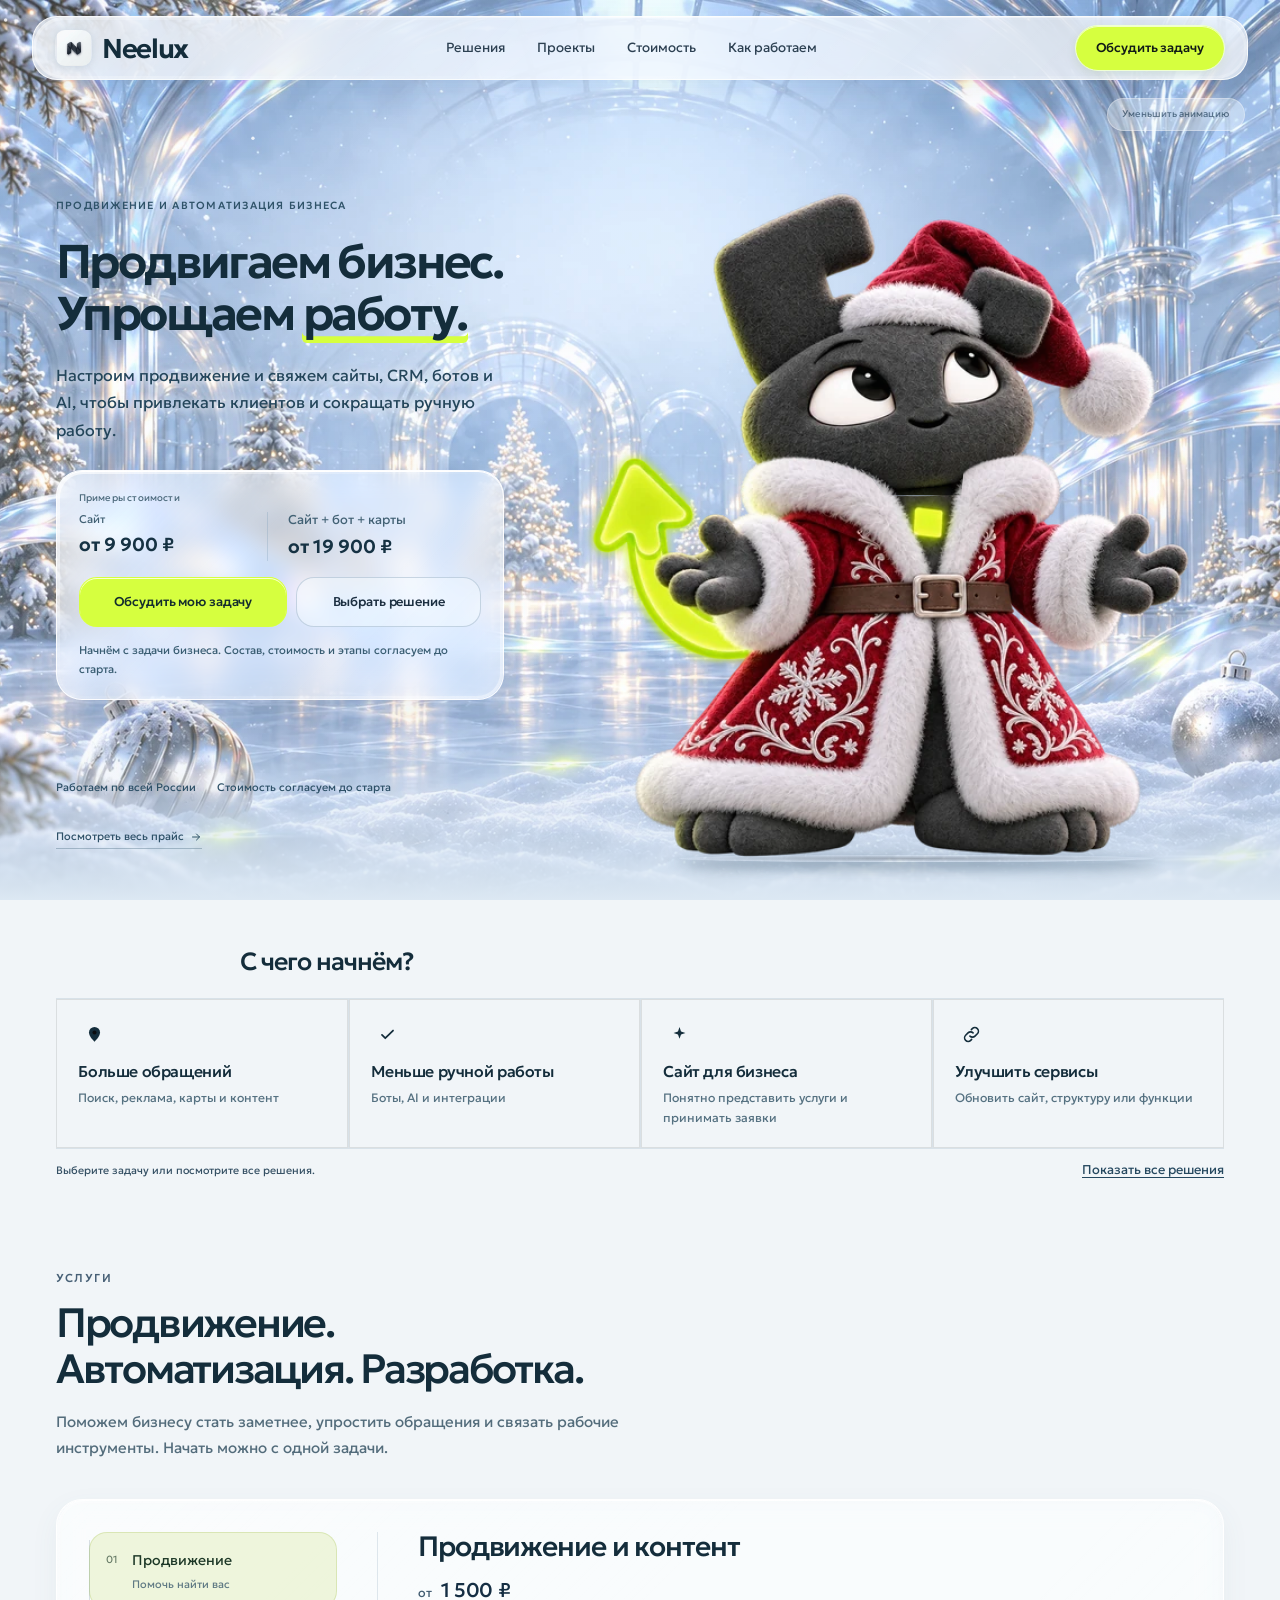
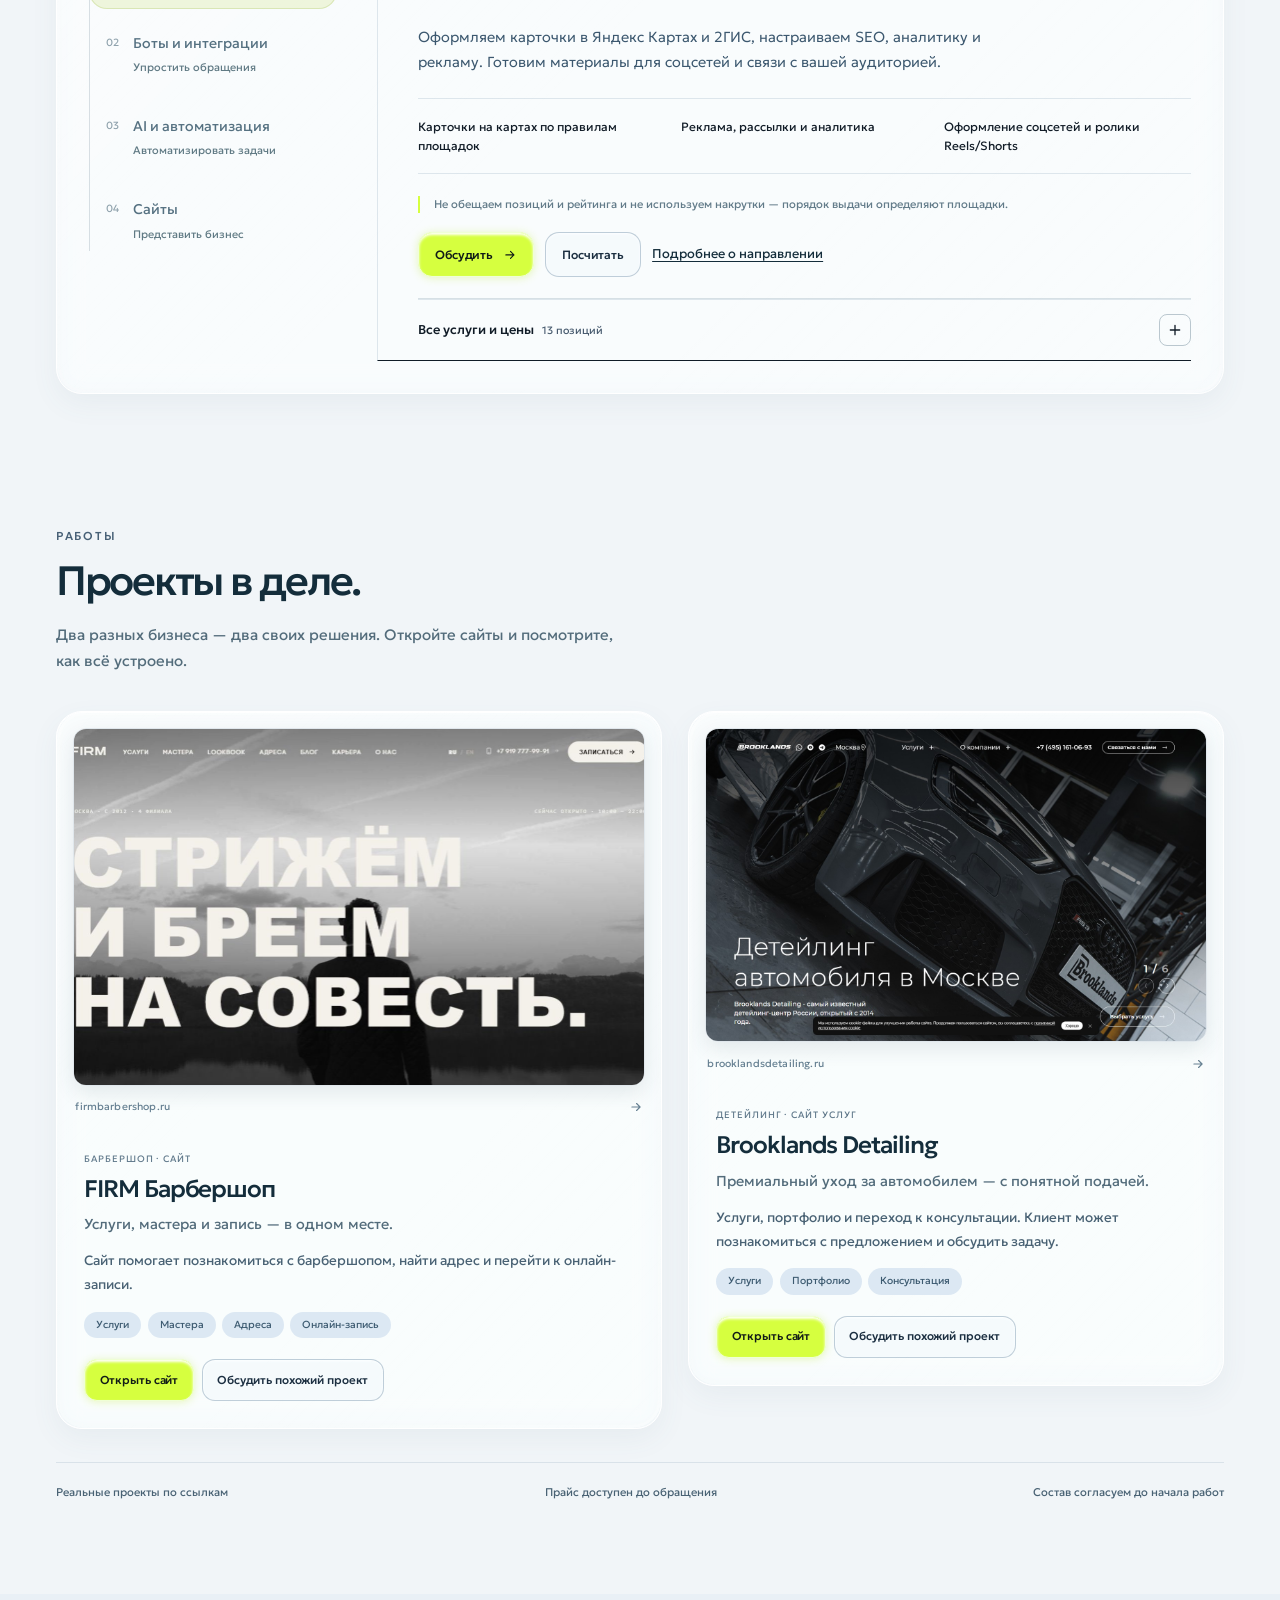
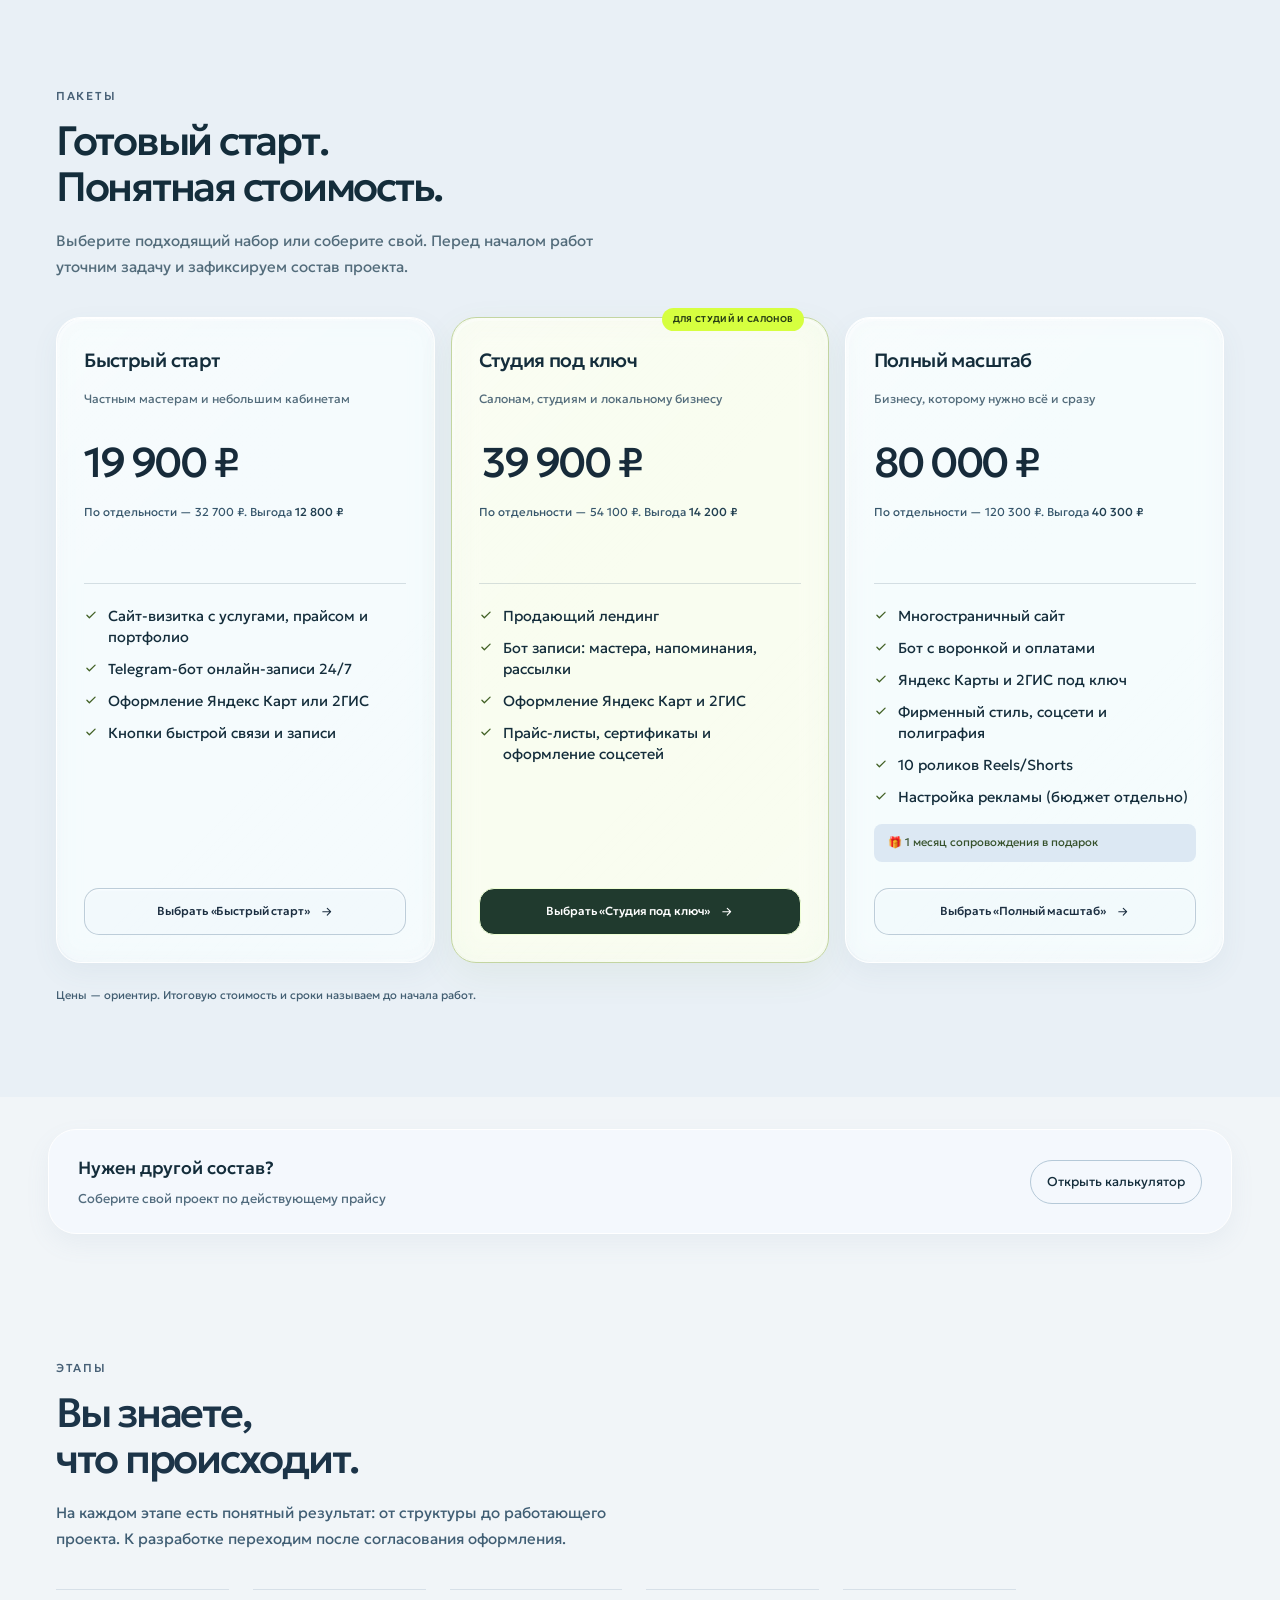
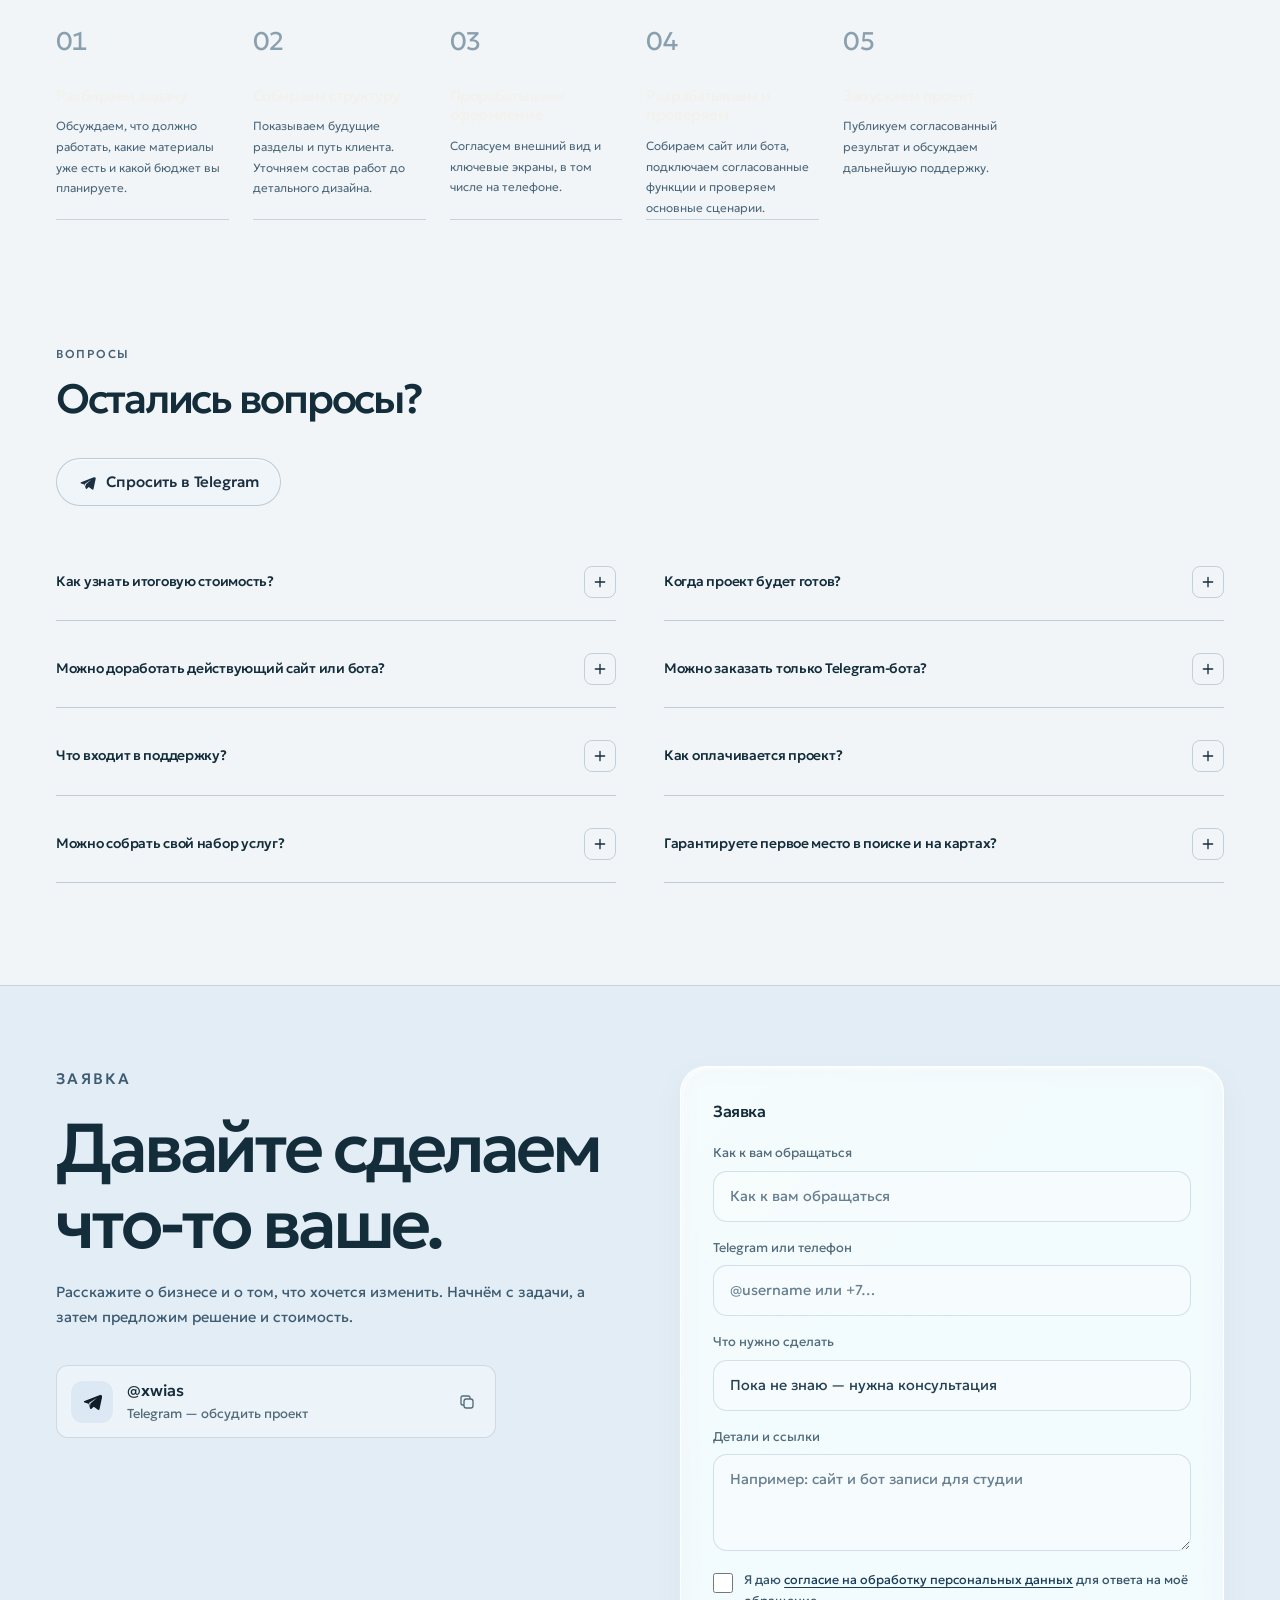
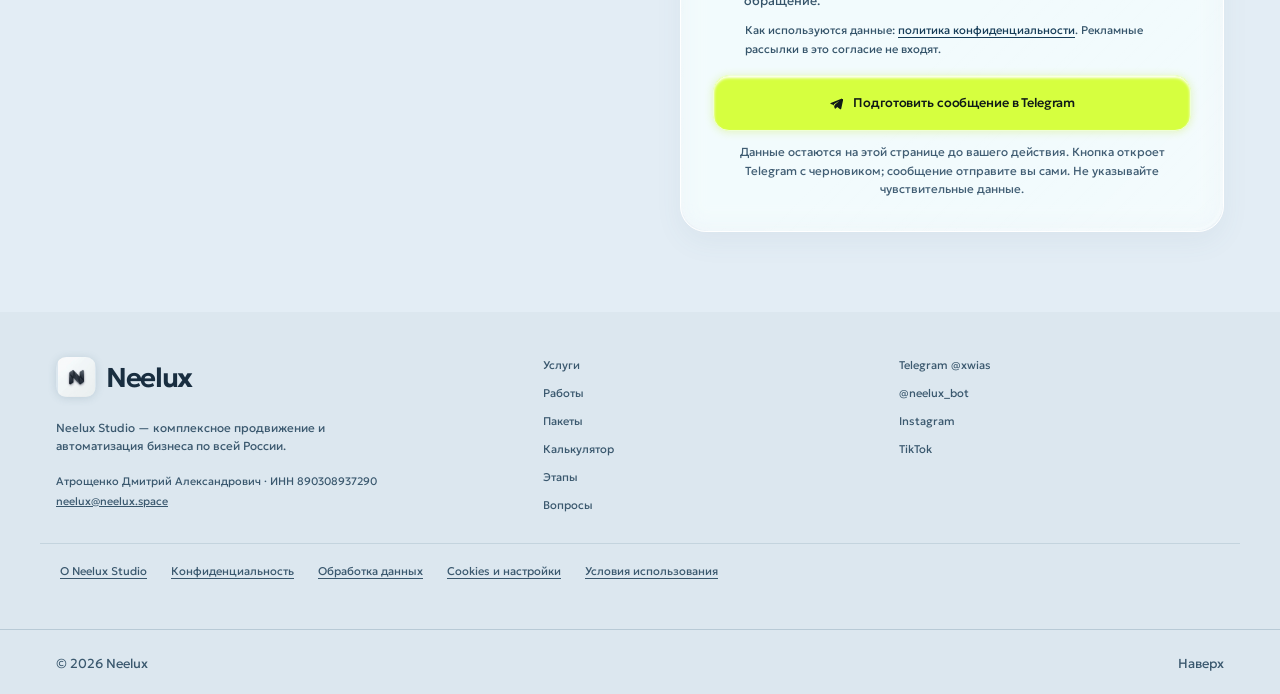
==== commit 38a1bf74: "Preserve original homepage body bytes" ====
--- a/index.html
+++ b/index.html
@@ -29,215 +29,215 @@
 <link href="/fonts/site-fonts.css" rel="stylesheet">  <script type="module" crossorigin src="/assets/index-nIaWdSDs.js"></script>
   <link rel="stylesheet" crossorigin href="/assets/index-BGNPzsAT.css">
 </head>
-<body>
-<svg aria-hidden="true" height="0" style="position:absolute" width="0">
-<symbol id="i-arr" viewbox="0 0 24 24"><path d="M5 12h14M13 6l6 6-6 6" fill="none" stroke="currentColor" stroke-linecap="round" stroke-linejoin="round" stroke-width="2" /></symbol>
-<symbol id="i-check" viewbox="0 0 24 24"><path d="M5 12.5l4.2 4.2L19 7" fill="none" stroke="currentColor" stroke-linecap="round" stroke-linejoin="round" stroke-width="2.2" /></symbol>
-<symbol id="i-plus" viewbox="0 0 24 24"><path d="M12 5v14M5 12h14" fill="none" stroke="currentColor" stroke-linecap="round" stroke-width="2" /></symbol>
-<symbol id="i-pause" viewbox="0 0 24 24"><path d="M8 5v14M16 5v14" fill="none" stroke="currentColor" stroke-linecap="round" stroke-width="2.4" /></symbol>
-<symbol id="i-play" viewbox="0 0 24 24"><path d="M8 5.5v13l11-6.5z" fill="currentColor" /></symbol>
-<symbol id="i-tg" viewbox="0 0 24 24"><path d="M21.5 4.2 2.9 11.4c-1 .4-1 1.6.1 1.9l4.6 1.4 1.8 5.5c.2.7 1.1.9 1.6.4l2.6-2.4 4.8 3.5c.7.5 1.6.1 1.8-.7l3.1-14.6c.2-1-.7-1.8-1.7-1.5zM9.6 14.3l-.3 3.6-1.3-4.1 9.4-6.1-7.8 6.6z" fill="currentColor" /></symbol>
-<symbol id="i-ig" viewbox="0 0 24 24"><rect fill="none" height="17" rx="5" stroke="currentColor" stroke-width="1.8" width="17" x="3.5" y="3.5" /><circle cx="12" cy="12" fill="none" r="4" stroke="currentColor" stroke-width="1.8" /><circle cx="17.2" cy="6.8" fill="currentColor" r="1.1" /></symbol>
-<symbol id="i-tt" viewbox="0 0 24 24"><path d="M14.5 3c.3 2.4 1.8 4 4.5 4.2v3.1c-1.6.1-3-.4-4.4-1.3v6.1c0 3.6-2.7 5.9-5.8 5.9a5.6 5.6 0 0 1-5.7-5.6c0-3.5 3-6 6.5-5.4v3.2c-1.6-.4-3.2.6-3.2 2.2 0 1.4 1.1 2.4 2.5 2.4 1.5 0 2.6-1 2.6-2.9V3z" fill="currentColor" /></symbol>
-<symbol id="i-calc" viewbox="0 0 24 24"><rect fill="none" height="18" rx="3" stroke="currentColor" stroke-width="1.8" width="14" x="5" y="3" /><path d="M8.5 7.5h7M8.5 12h.01M12 12h.01M15.5 12h.01M8.5 15.5h.01M12 15.5h.01M15.5 15.5h.01" stroke="currentColor" stroke-linecap="round" stroke-width="2.2" /></symbol>
-<symbol id="i-pin" viewbox="0 0 24 24"><path d="M12 21s-7-6.2-7-11.5A7 7 0 0 1 19 9.5C19 14.8 12 21 12 21z" fill="currentColor" /><circle cx="12" cy="9.5" fill="#0b0c0f" r="2.6" /></symbol>
-<symbol id="i-spark" viewbox="0 0 24 24"><path d="M12 2.5l1.9 5.6 5.6 1.9-5.6 1.9L12 17.5l-1.9-5.6L4.5 10l5.6-1.9z" fill="currentColor" /></symbol>
-<symbol id="i-copy" viewbox="0 0 24 24"><rect fill="none" height="12" rx="3" stroke="currentColor" stroke-width="1.8" width="12" x="8" y="8" /><path d="M16 8V6a2 2 0 0 0-2-2H6a2 2 0 0 0-2 2v8a2 2 0 0 0 2 2h2" fill="none" stroke="currentColor" stroke-width="1.8" /></symbol>
-<symbol id="i-link" viewbox="0 0 24 24"><path d="M10 14a4.5 4.5 0 0 0 6.4 0l3-3a4.5 4.5 0 0 0-6.4-6.4l-1.2 1.2M14 10a4.5 4.5 0 0 0-6.4 0l-3 3a4.5 4.5 0 0 0 6.4 6.4l1.2-1.2" fill="none" stroke="currentColor" stroke-linecap="round" stroke-width="2" /></symbol>
-<symbol id="i-doc" viewbox="0 0 24 24"><path d="M7 3h7l5 5v13H7z M14 3v5h5 M10 13h6M10 17h6" fill="none" stroke="currentColor" stroke-linecap="round" stroke-linejoin="round" stroke-width="1.8" /></symbol>
-<symbol id="i-x" viewbox="0 0 24 24"><path d="M6 6l12 12M18 6 6 18" fill="none" stroke="currentColor" stroke-linecap="round" stroke-width="2" /></symbol>
-</svg>
-<a class="skip" href="#main">Перейти к содержанию</a>
-<div aria-hidden="true" class="progress" id="progress"></div>
-<header class="hdr" id="hdr">
-<div class="wrap hdr-in">
-<a aria-label="Neelux — наверх" class="brand" href="#top"><span aria-hidden="true" class="lg"></span>Neelux</a>
-<nav aria-label="Основное меню" class="nav"><a data-nav="services" href="#services">Решения</a><a data-nav="projects" href="#projects">Проекты</a><a data-nav="pricing" href="#pricing">Стоимость</a><a data-nav="process" href="#process">Как работаем</a></nav>
-<a class="btn btn-accent btn-sm hdr-cta" href="#contact">Обсудить задачу</a>
-<button aria-controls="mmenu" aria-expanded="false" aria-label="Открыть меню" class="burger" id="burger" type="button"><span></span><span></span></button>
-</div>
-</header>
-<div aria-label="Меню" class="mmenu" id="mmenu">
-<nav class="wrap"><a data-nav="services" href="#services">Решения</a><a data-nav="projects" href="#projects">Проекты</a><a data-nav="pricing" href="#pricing">Стоимость</a><a data-nav="process" href="#process">Как работаем</a><a href="#faq">Вопросы</a><a class="btn btn-accent" href="#contact">Обсудить задачу</a></nav>
-</div>
-<main id="main">
-<!-- ============ ПЕРВЫЙ ЭКРАН ============ -->
-<section aria-labelledby="heroTitle" class="hero" id="top"><div aria-hidden="true" class="winter-scene"><img alt="" fetchpriority="high" height="1024" src="newyear/rig/atrium-background.webp" srcset="newyear/rig/atrium-background-640.webp 640w, newyear/rig/atrium-background-960.webp 960w, newyear/rig/atrium-background.webp 1586w" sizes="100vw" width="1536"></div>
-<div aria-hidden="true" id="winter-motion"></div><div id="motion-control"></div>
-<div class="wrap panorama"><div class="panorama-title"><p class="kicker">Продвижение и автоматизация бизнеса</p>
-<h1 id="heroTitle"><span class="hero-business-line">Продвигаем бизнес.</span><span class="hero-value-line">Упрощаем <mark>работу.</mark></span></h1><p class="hero-lead">Настроим продвижение и свяжем сайты, CRM, ботов и AI, чтобы привлекать клиентов и сокращать ручную работу.</p></div>
-<div class="scene-floor"><div class="action-panel"><p aria-label="Примеры стоимости: сайт от 9900 рублей; сайт, бот и карты от19900 рублей" class="hero-price"><span class="price-entry">Сайт <b>от 9 900 ₽</b></span><span class="bundle-hint">Сайт + бот + карты <b>от 19 900 ₽</b></span></p>
-<div class="hero-cta"><a class="btn btn-accent btn-lg" href="#contact">Обсудить мою задачу</a><a class="btn btn-ghost btn-lg" href="#services">Выбрать решение</a></div>
-<div class="hero-bottom">Начнём с задачи бизнеса. Состав, стоимость и этапы согласуем до старта.</div></div>
-<figure aria-hidden="true" class="hero-mascot"><div class="mascot-poster"><img alt="" fetchpriority="high" height="1280" src="newyear/rig/mascot-open.webp" srcset="newyear/rig/mascot-open-640.webp 640w, newyear/rig/mascot-open-960.webp 960w, newyear/rig/mascot-open.webp 1254w" sizes="(max-width:760px) min(432px, calc(100vw - 32px)), 720px" width="1280"></div><div id="mascot-rig-slot"></div></figure></div>
-<p class="scene-caption"><span>Работаем по всей России</span><span>Стоимость согласуем до старта</span><a href="#pricing">Посмотреть весь прайс <svg class="i" aria-hidden="true"><use href="#i-arr" /></svg></a></p></div></section>
-<!-- ============ НАПРАВЛЕНИЯ ============ -->
-
-<!-- ============ РАБОТЫ ============ -->
-<!-- ============ КОНЦЕПТЫ ============ -->
-<!-- ============ ПАКЕТЫ ============ -->
-
-<!-- ============ КАЛЬКУЛЯТОР ============ -->
-
-<!-- ============ ЭТАПЫ ============ -->
-
-<!-- ============ FAQ ============ -->
-
-<!-- ============ ЗАЯВКА ============ -->
-
-<section aria-labelledby="taskHeading" class="sec task-picker" id="start"><div class="wrap"><div class="section-intro"><p class="kicker">Ваша задача</p><h2 id="taskHeading">С чего начнём?</h2><p class="sec-lead">Выберите ближайшую задачу — покажем, какие решения можно собрать. Или сразу расскажите о проекте.</p></div><div aria-label="Выбор задачи" class="task-grid" role="group"><button aria-pressed="false" class="task-option" data-task="promote" type="button"><span aria-hidden="true" class="task-symbol"><svg class="i"><use href="#i-pin" /></svg></span><strong>Больше обращений</strong><span>Поиск, реклама, карты и контент</span></button><button aria-pressed="false" class="task-option" data-task="automate" type="button"><span aria-hidden="true" class="task-symbol"><svg class="i"><use href="#i-check" /></svg></span><strong>Меньше ручной работы</strong><span>Боты, AI и интеграции</span></button><button aria-pressed="false" class="task-option" data-task="launch" type="button"><span aria-hidden="true" class="task-symbol"><svg class="i"><use href="#i-spark" /></svg></span><strong>Сайт для бизнеса</strong><span>Понятно представить услуги и принимать заявки</span></button><button aria-pressed="false" class="task-option" data-task="refresh" type="button"><span aria-hidden="true" class="task-symbol"><svg class="i"><use href="#i-link" /></svg></span><strong>Улучшить сервисы</strong><span>Обновить сайт, структуру или функции</span></button></div><div class="task-result"><p aria-live="polite" id="taskResult" role="status">Выберите задачу или посмотрите все решения.</p><a class="text-link" href="#services" id="taskSkip">Показать все решения</a></div></div></section><section aria-labelledby="svcH" class="sec" id="services">
-<div class="wrap">
-<header class="sec-head rv">
-<p class="kicker">Услуги</p>
+<body>
+<svg aria-hidden="true" height="0" style="position:absolute" width="0">
+<symbol id="i-arr" viewbox="0 0 24 24"><path d="M5 12h14M13 6l6 6-6 6" fill="none" stroke="currentColor" stroke-linecap="round" stroke-linejoin="round" stroke-width="2" /></symbol>
+<symbol id="i-check" viewbox="0 0 24 24"><path d="M5 12.5l4.2 4.2L19 7" fill="none" stroke="currentColor" stroke-linecap="round" stroke-linejoin="round" stroke-width="2.2" /></symbol>
+<symbol id="i-plus" viewbox="0 0 24 24"><path d="M12 5v14M5 12h14" fill="none" stroke="currentColor" stroke-linecap="round" stroke-width="2" /></symbol>
+<symbol id="i-pause" viewbox="0 0 24 24"><path d="M8 5v14M16 5v14" fill="none" stroke="currentColor" stroke-linecap="round" stroke-width="2.4" /></symbol>
+<symbol id="i-play" viewbox="0 0 24 24"><path d="M8 5.5v13l11-6.5z" fill="currentColor" /></symbol>
+<symbol id="i-tg" viewbox="0 0 24 24"><path d="M21.5 4.2 2.9 11.4c-1 .4-1 1.6.1 1.9l4.6 1.4 1.8 5.5c.2.7 1.1.9 1.6.4l2.6-2.4 4.8 3.5c.7.5 1.6.1 1.8-.7l3.1-14.6c.2-1-.7-1.8-1.7-1.5zM9.6 14.3l-.3 3.6-1.3-4.1 9.4-6.1-7.8 6.6z" fill="currentColor" /></symbol>
+<symbol id="i-ig" viewbox="0 0 24 24"><rect fill="none" height="17" rx="5" stroke="currentColor" stroke-width="1.8" width="17" x="3.5" y="3.5" /><circle cx="12" cy="12" fill="none" r="4" stroke="currentColor" stroke-width="1.8" /><circle cx="17.2" cy="6.8" fill="currentColor" r="1.1" /></symbol>
+<symbol id="i-tt" viewbox="0 0 24 24"><path d="M14.5 3c.3 2.4 1.8 4 4.5 4.2v3.1c-1.6.1-3-.4-4.4-1.3v6.1c0 3.6-2.7 5.9-5.8 5.9a5.6 5.6 0 0 1-5.7-5.6c0-3.5 3-6 6.5-5.4v3.2c-1.6-.4-3.2.6-3.2 2.2 0 1.4 1.1 2.4 2.5 2.4 1.5 0 2.6-1 2.6-2.9V3z" fill="currentColor" /></symbol>
+<symbol id="i-calc" viewbox="0 0 24 24"><rect fill="none" height="18" rx="3" stroke="currentColor" stroke-width="1.8" width="14" x="5" y="3" /><path d="M8.5 7.5h7M8.5 12h.01M12 12h.01M15.5 12h.01M8.5 15.5h.01M12 15.5h.01M15.5 15.5h.01" stroke="currentColor" stroke-linecap="round" stroke-width="2.2" /></symbol>
+<symbol id="i-pin" viewbox="0 0 24 24"><path d="M12 21s-7-6.2-7-11.5A7 7 0 0 1 19 9.5C19 14.8 12 21 12 21z" fill="currentColor" /><circle cx="12" cy="9.5" fill="#0b0c0f" r="2.6" /></symbol>
+<symbol id="i-spark" viewbox="0 0 24 24"><path d="M12 2.5l1.9 5.6 5.6 1.9-5.6 1.9L12 17.5l-1.9-5.6L4.5 10l5.6-1.9z" fill="currentColor" /></symbol>
+<symbol id="i-copy" viewbox="0 0 24 24"><rect fill="none" height="12" rx="3" stroke="currentColor" stroke-width="1.8" width="12" x="8" y="8" /><path d="M16 8V6a2 2 0 0 0-2-2H6a2 2 0 0 0-2 2v8a2 2 0 0 0 2 2h2" fill="none" stroke="currentColor" stroke-width="1.8" /></symbol>
+<symbol id="i-link" viewbox="0 0 24 24"><path d="M10 14a4.5 4.5 0 0 0 6.4 0l3-3a4.5 4.5 0 0 0-6.4-6.4l-1.2 1.2M14 10a4.5 4.5 0 0 0-6.4 0l-3 3a4.5 4.5 0 0 0 6.4 6.4l1.2-1.2" fill="none" stroke="currentColor" stroke-linecap="round" stroke-width="2" /></symbol>
+<symbol id="i-doc" viewbox="0 0 24 24"><path d="M7 3h7l5 5v13H7z M14 3v5h5 M10 13h6M10 17h6" fill="none" stroke="currentColor" stroke-linecap="round" stroke-linejoin="round" stroke-width="1.8" /></symbol>
+<symbol id="i-x" viewbox="0 0 24 24"><path d="M6 6l12 12M18 6 6 18" fill="none" stroke="currentColor" stroke-linecap="round" stroke-width="2" /></symbol>
+</svg>
+<a class="skip" href="#main">Перейти к содержанию</a>
+<div aria-hidden="true" class="progress" id="progress"></div>
+<header class="hdr" id="hdr">
+<div class="wrap hdr-in">
+<a aria-label="Neelux — наверх" class="brand" href="#top"><span aria-hidden="true" class="lg"></span>Neelux</a>
+<nav aria-label="Основное меню" class="nav"><a data-nav="services" href="#services">Решения</a><a data-nav="projects" href="#projects">Проекты</a><a data-nav="pricing" href="#pricing">Стоимость</a><a data-nav="process" href="#process">Как работаем</a></nav>
+<a class="btn btn-accent btn-sm hdr-cta" href="#contact">Обсудить задачу</a>
+<button aria-controls="mmenu" aria-expanded="false" aria-label="Открыть меню" class="burger" id="burger" type="button"><span></span><span></span></button>
+</div>
+</header>
+<div aria-label="Меню" class="mmenu" id="mmenu">
+<nav class="wrap"><a data-nav="services" href="#services">Решения</a><a data-nav="projects" href="#projects">Проекты</a><a data-nav="pricing" href="#pricing">Стоимость</a><a data-nav="process" href="#process">Как работаем</a><a href="#faq">Вопросы</a><a class="btn btn-accent" href="#contact">Обсудить задачу</a></nav>
+</div>
+<main id="main">
+<!-- ============ ПЕРВЫЙ ЭКРАН ============ -->
+<section aria-labelledby="heroTitle" class="hero" id="top"><div aria-hidden="true" class="winter-scene"><img alt="" fetchpriority="high" height="1024" src="newyear/rig/atrium-background.webp" srcset="newyear/rig/atrium-background-640.webp 640w, newyear/rig/atrium-background-960.webp 960w, newyear/rig/atrium-background.webp 1586w" sizes="100vw" width="1536"></div>
+<div aria-hidden="true" id="winter-motion"></div><div id="motion-control"></div>
+<div class="wrap panorama"><div class="panorama-title"><p class="kicker">Продвижение и автоматизация бизнеса</p>
+<h1 id="heroTitle"><span class="hero-business-line">Продвигаем бизнес.</span><span class="hero-value-line">Упрощаем <mark>работу.</mark></span></h1><p class="hero-lead">Настроим продвижение и свяжем сайты, CRM, ботов и AI, чтобы привлекать клиентов и сокращать ручную работу.</p></div>
+<div class="scene-floor"><div class="action-panel"><p aria-label="Примеры стоимости: сайт от 9900 рублей; сайт, бот и карты от19900 рублей" class="hero-price"><span class="price-entry">Сайт <b>от 9 900 ₽</b></span><span class="bundle-hint">Сайт + бот + карты <b>от 19 900 ₽</b></span></p>
+<div class="hero-cta"><a class="btn btn-accent btn-lg" href="#contact">Обсудить мою задачу</a><a class="btn btn-ghost btn-lg" href="#services">Выбрать решение</a></div>
+<div class="hero-bottom">Начнём с задачи бизнеса. Состав, стоимость и этапы согласуем до старта.</div></div>
+<figure aria-hidden="true" class="hero-mascot"><div class="mascot-poster"><img alt="" fetchpriority="high" height="1280" src="newyear/rig/mascot-open.webp" srcset="newyear/rig/mascot-open-640.webp 640w, newyear/rig/mascot-open-960.webp 960w, newyear/rig/mascot-open.webp 1254w" sizes="(max-width:760px) min(432px, calc(100vw - 32px)), 720px" width="1280"></div><div id="mascot-rig-slot"></div></figure></div>
+<p class="scene-caption"><span>Работаем по всей России</span><span>Стоимость согласуем до старта</span><a href="#pricing">Посмотреть весь прайс <svg class="i" aria-hidden="true"><use href="#i-arr" /></svg></a></p></div></section>
+<!-- ============ НАПРАВЛЕНИЯ ============ -->
+
+<!-- ============ РАБОТЫ ============ -->
+<!-- ============ КОНЦЕПТЫ ============ -->
+<!-- ============ ПАКЕТЫ ============ -->
+
+<!-- ============ КАЛЬКУЛЯТОР ============ -->
+
+<!-- ============ ЭТАПЫ ============ -->
+
+<!-- ============ FAQ ============ -->
+
+<!-- ============ ЗАЯВКА ============ -->
+
+<section aria-labelledby="taskHeading" class="sec task-picker" id="start"><div class="wrap"><div class="section-intro"><p class="kicker">Ваша задача</p><h2 id="taskHeading">С чего начнём?</h2><p class="sec-lead">Выберите ближайшую задачу — покажем, какие решения можно собрать. Или сразу расскажите о проекте.</p></div><div aria-label="Выбор задачи" class="task-grid" role="group"><button aria-pressed="false" class="task-option" data-task="promote" type="button"><span aria-hidden="true" class="task-symbol"><svg class="i"><use href="#i-pin" /></svg></span><strong>Больше обращений</strong><span>Поиск, реклама, карты и контент</span></button><button aria-pressed="false" class="task-option" data-task="automate" type="button"><span aria-hidden="true" class="task-symbol"><svg class="i"><use href="#i-check" /></svg></span><strong>Меньше ручной работы</strong><span>Боты, AI и интеграции</span></button><button aria-pressed="false" class="task-option" data-task="launch" type="button"><span aria-hidden="true" class="task-symbol"><svg class="i"><use href="#i-spark" /></svg></span><strong>Сайт для бизнеса</strong><span>Понятно представить услуги и принимать заявки</span></button><button aria-pressed="false" class="task-option" data-task="refresh" type="button"><span aria-hidden="true" class="task-symbol"><svg class="i"><use href="#i-link" /></svg></span><strong>Улучшить сервисы</strong><span>Обновить сайт, структуру или функции</span></button></div><div class="task-result"><p aria-live="polite" id="taskResult" role="status">Выберите задачу или посмотрите все решения.</p><a class="text-link" href="#services" id="taskSkip">Показать все решения</a></div></div></section><section aria-labelledby="svcH" class="sec" id="services">
+<div class="wrap">
+<header class="sec-head rv">
+<p class="kicker">Услуги</p>
 <h2 class="h2" id="svcH">Продвижение.
-Автоматизация. Разработка.</h2>
-<p class="sec-lead">Поможем бизнесу стать заметнее, упростить обращения и связать рабочие инструменты. Начать можно с одной задачи.</p>
-</header>
-<div class="dirs solutions-shell">
-<nav aria-label="Направления" class="dir-nav">
-<ol id="dirNav"><li><a aria-current="true" class="is-on" href="#dir-web" data-i="0"><span>01</span>Сайты и веб-⁠приложения</a></li><li><a href="#dir-bots" data-i="1"><span>02</span>Telegram-⁠боты и автоматизация</a></li><li><a href="#dir-ai" data-i="2"><span>03</span>AI для работы с информацией</a></li><li><a href="#dir-promo" data-i="3"><span>04</span>Продвижение и контент</a></li></ol>
-</nav>
-<div class="dir-list" id="dirList"><article class="dir rv is-on" id="dir-web" aria-labelledby="dirh-web"><div class="dir-head"><span class="dir-num">01</span><h3 id="dirh-web">Сайты и веб-⁠приложения</h3><p class="dir-price">от <b>9&#160;900&#160;₽</b></p></div><div class="dir-body"><p class="dir-desc">Помогаем понятно представить услуги, показать товары или организовать работу онлайн: от сайта-визитки до записи, CRM и личного кабинета.</p><ul class="dir-pts"><li>Структура и тексты, которые ведут к заявке</li><li>Дизайн сначала для телефона</li><li>Домен, аналитика и связка с ботом</li></ul><div class="dir-foot"><a class="btn btn-accent btn-sm" href="#contact" data-pick="dir:web">Обсудить<svg class="i"><use href="#i-arr" /></svg></a><a class="btn btn-ghost btn-sm" href="#calc" data-dircalc="web">Посчитать</a><a class="text-link service-read-more" href="/services/website-development.html">Подробнее о направлении</a></div><details class="dir-more"><summary><span>Все услуги и цены<small>19 позиций</small></span><span class="pm"><svg class="i"><use href="#i-plus" /></svg></span></summary><div class="svc-groups"><div class="svc-group"><h4>Сайты</h4><div class="svc"><b>Сайт-визитка</b><span class="pr">от&#160;9&#160;900&#160;₽</span><p>Услуги, портфолио и способы связи на одном небольшом сайте</p><ul><li>Услуги, прайс, портфолио и контакты</li><li>Кнопки записи в Telegram и звонка</li><li>Адаптив под телефоны</li></ul><div class="acts"><a class="btn btn-ghost btn-sm" href="#contact" data-pick="card">Обсудить</a><a class="btn btn-ghost btn-sm" href="#calc" data-calc="card">Посчитать</a></div></div><div class="svc"><b>Лендинг</b><span class="pr">от&#160;16&#160;900&#160;₽</span><p>Одна страница, которая объясняет предложение и помогает оставить заявку</p><ul><li>Структура под заявки</li><li>Форма и кнопки связи</li><li>Адаптив и базовая SEO-разметка</li></ul><div class="acts"><a class="btn btn-ghost btn-sm" href="#contact" data-pick="landing">Обсудить</a><a class="btn btn-ghost btn-sm" href="#calc" data-calc="landing">Посчитать</a></div></div><div class="svc"><b>Многостраничный сайт</b><span class="pr">от&#160;29&#160;900&#160;₽</span><p>Отдельные страницы для услуг, новостей и информации о компании</p><ul><li>Индивидуальная структура</li><li>Страницы услуг и новостей</li><li>Базовая SEO-разметка</li></ul><div class="acts"><a class="btn btn-ghost btn-sm" href="#contact" data-pick="multi">Обсудить</a><a class="btn btn-ghost btn-sm" href="#calc" data-calc="multi">Посчитать</a></div></div><div class="svc"><b>Корпоративный сайт</b><span class="pr">от&#160;29&#160;900&#160;₽</span><p>Сайт компании с услугами, проектами и формами связи</p><ul><li>Дизайн под фирменный стиль</li><li>Разделы компании, услуг и кейсов</li><li>Формы и связка с мессенджерами</li></ul><div class="acts"><a class="btn btn-ghost btn-sm" href="#contact" data-pick="corp">Обсудить</a><a class="btn btn-ghost btn-sm" href="#calc" data-calc="corp">Посчитать</a></div></div><div class="svc"><b>Интернет-магазин</b><span class="pr">от&#160;39&#160;900&#160;₽</span><p>Каталог товаров с корзиной, оформлением заказа и онлайн-оплатой</p><ul><li>Каталог с фильтрами и карточками</li><li>Корзина, оформление и оплата</li><li>Управление товарами</li></ul><p class="cx">Объём таких проектов сильно различается — итог назовём после короткого обсуждения.</p><div class="acts"><a class="btn btn-ghost btn-sm" href="#contact" data-pick="shop">Обсудить</a><a class="btn btn-ghost btn-sm" href="#calc" data-calc="shop">Посчитать</a></div></div><div class="svc"><b>Редизайн сайта</b><span class="pr">от&#160;9&#160;900&#160;₽</span><p>Новая подача действующего сайта с переносом его контента</p><ul><li>Аудит текущего сайта</li><li>Новый дизайн ключевых страниц</li><li>Перенос контента</li></ul><div class="acts"><a class="btn btn-ghost btn-sm" href="#contact" data-pick="redesign">Обсудить</a><a class="btn btn-ghost btn-sm" href="#calc" data-calc="redesign">Посчитать</a></div></div></div><div class="svc-group"><h4>Веб-приложения</h4><div class="svc"><b>Веб-приложение</b><span class="pr">от&#160;34&#160;900&#160;₽</span><p>Веб-сервис с интерфейсом, серверной частью и администрированием</p><ul><li>Прототип и проектирование</li><li>Интерфейс и серверная часть</li><li>Админ-панель</li></ul><p class="cx">Объём таких проектов сильно различается — итог назовём после короткого обсуждения.</p><div class="acts"><a class="btn btn-ghost btn-sm" href="#contact" data-pick="webapp">Обсудить</a><a class="btn btn-ghost btn-sm" href="#calc" data-calc="webapp">Посчитать</a></div></div><div class="svc"><b>CRM-система</b><span class="pr">от&#160;34&#160;900&#160;₽</span><p>Клиенты, сделки, роли команды и отчёты в общей системе</p><ul><li>Карточки клиентов и воронка</li><li>Роли и права сотрудников</li><li>Отчёты и уведомления</li></ul><p class="cx">Объём таких проектов сильно различается — итог назовём после короткого обсуждения.</p><div class="acts"><a class="btn btn-ghost btn-sm" href="#contact" data-pick="crm">Обсудить</a><a class="btn btn-ghost btn-sm" href="#calc" data-calc="crm">Посчитать</a></div></div><div class="svc"><b>Онлайн-запись и бронирование</b><span class="pr">от&#160;19&#160;900&#160;₽</span><p>Выбор услуги, специалиста и времени без ручного согласования</p><ul><li>Выбор услуги, специалиста и времени</li><li>Подтверждения и напоминания</li><li>Кабинет администратора</li></ul><div class="acts"><a class="btn btn-ghost btn-sm" href="#contact" data-pick="booking">Обсудить</a><a class="btn btn-ghost btn-sm" href="#calc" data-calc="booking">Посчитать</a></div></div><div class="svc"><b>Личный кабинет</b><span class="pr">от&#160;14&#160;900&#160;₽</span><p>Личное пространство клиента с профилем и историей обращений</p><ul><li>Регистрация и вход</li><li>История заказов и записей</li><li>Профиль и уведомления</li></ul><div class="acts"><a class="btn btn-ghost btn-sm" href="#contact" data-pick="cabinet">Обсудить</a><a class="btn btn-ghost btn-sm" href="#calc" data-calc="cabinet">Посчитать</a></div></div></div><div class="svc-group"><h4>Дизайн интерфейсов и бренд</h4><div class="svc"><b>UI/UX-дизайн</b><span class="pr">от&#160;7&#160;900&#160;₽</span><p>Прототип и макеты интерфейса сайта, бота или приложения</p><ul><li>Прототипы</li><li>Макеты ключевых экранов</li><li>UI-кит</li></ul><div class="acts"><a class="btn btn-ghost btn-sm" href="#contact" data-pick="uiux">Обсудить</a><a class="btn btn-ghost btn-sm" href="#calc" data-calc="uiux">Посчитать</a></div></div><div class="svc"><b>Дизайн лендинга</b><span class="pr">от&#160;6&#160;900&#160;₽</span><p>Дизайн страницы для компьютера и телефона без разработки</p><ul><li>Структура страницы</li><li>Дизайн для компьютера и телефона</li><li>Исходники в Figma</li></ul><div class="acts"><a class="btn btn-ghost btn-sm" href="#contact" data-pick="land_dsgn">Обсудить</a><a class="btn btn-ghost btn-sm" href="#calc" data-calc="land_dsgn">Посчитать</a></div></div><div class="svc"><b>Логотип</b><span class="pr">от&#160;3&#160;900&#160;₽</span><p>Концепции знака и подготовка выбранного решения к использованию</p><ul><li>Несколько концепций</li><li>Правки выбранного варианта</li><li>Файлы для веба и печати</li></ul><div class="acts"><a class="btn btn-ghost btn-sm" href="#contact" data-pick="logo">Обсудить</a><a class="btn btn-ghost btn-sm" href="#calc" data-calc="logo">Посчитать</a></div></div><div class="svc"><b>Фирменный стиль</b><span class="pr">от&#160;12&#160;900&#160;₽</span><p>Логотип, палитра, шрифты и материалы в едином стиле</p><ul><li>Логотип</li><li>Палитра и типографика</li><li>Носители и шаблоны</li></ul><div class="acts"><a class="btn btn-ghost btn-sm" href="#contact" data-pick="brand">Обсудить</a><a class="btn btn-ghost btn-sm" href="#calc" data-calc="brand">Посчитать</a></div></div><div class="svc"><b>Брендбук</b><span class="pr">от&#160;14&#160;900&#160;₽</span><p>Правила использования визуального языка компании</p><ul><li>Правила использования логотипа</li><li>Цвета, шрифты, графика</li><li>Примеры применения</li></ul><div class="acts"><a class="btn btn-ghost btn-sm" href="#contact" data-pick="brandbook">Обсудить</a><a class="btn btn-ghost btn-sm" href="#calc" data-calc="brandbook">Посчитать</a></div></div></div><div class="svc-group"><h4>Поддержка</h4><div class="svc svc-sup"><b>Доработка сайта или бота</b><span class="pr">от&#160;1&#160;900&#160;₽</span><p>Отдельная правка, новый блок или согласованная функция</p><ul><li>Оценка задачи до начала</li><li>Внесение изменений</li><li>Проверка на устройствах</li></ul><div class="acts"><a class="btn btn-ghost btn-sm" href="#contact" data-pick="fix">Обсудить</a><a class="btn btn-ghost btn-sm" href="#calc" data-calc="fix">Посчитать</a></div></div><div class="svc svc-sup"><b>Сопровождение</b><span class="pr">5&#160;000&#160;₽/мес</span><p>Мелкие правки контента, мониторинг и ежемесячная рассылка</p><ul><li>Мелкие правки контента</li><li>Мониторинг работы сайта и бота</li><li>Ежемесячная рассылка</li></ul><div class="acts"><a class="btn btn-ghost btn-sm" href="#contact" data-pick="support">Обсудить</a></div></div><div class="svc svc-sup"><b>Оптимизация скорости</b><span class="pr">от&#160;3&#160;900&#160;₽</span><p>Проверка загрузки и оптимизация изображений и ресурсов</p><ul><li>Сжатие изображений</li><li>Оптимизация загрузки</li><li>Проверка до и после</li></ul><div class="acts"><a class="btn btn-ghost btn-sm" href="#contact" data-pick="speed">Обсудить</a><a class="btn btn-ghost btn-sm" href="#calc" data-calc="speed">Посчитать</a></div></div><div class="svc svc-sup"><b>Хостинг и домен</b><span class="pr">от&#160;1&#160;900&#160;₽</span><p>Подбор домена, подключение хостинга и SSL-сертификата</p><ul><li>Подбор и подключение домена</li><li>Настройка хостинга</li><li>SSL-сертификат</li></ul><div class="acts"><a class="btn btn-ghost btn-sm" href="#contact" data-pick="hosting">Обсудить</a><a class="btn btn-ghost btn-sm" href="#calc" data-calc="hosting">Посчитать</a></div></div></div><p class="dir-warn">Что влияет на цену: количество страниц и уникальных блоков, тексты и фото, интеграции, роли пользователей, сжатые сроки.</p></div></details></div></article><article class="dir rv" id="dir-bots" aria-labelledby="dirh-bots"><div class="dir-head"><span class="dir-num">02</span><h3 id="dirh-bots">Telegram-⁠боты и автоматизация</h3><p class="dir-price">от <b>6&#160;900&#160;₽</b></p></div><div class="dir-body"><p class="dir-desc">Собираем сценарии записи, заявок, каталога и оплаты в Telegram. Подключаем нужные сервисы, чтобы данные не приходилось переносить вручную.</p><ul class="dir-pts"><li>Запись 24/7 и напоминания клиентам</li><li>Приём оплат, воронки и рассылки</li><li>Связка с CRM, таблицами и сервисами</li></ul><div class="dir-foot"><a class="btn btn-accent btn-sm" href="#contact" data-pick="dir:bots">Обсудить<svg class="i"><use href="#i-arr" /></svg></a><a class="btn btn-ghost btn-sm" href="#calc" data-dircalc="bots">Посчитать</a><a class="text-link service-read-more" href="/services/telegram-bots.html">Подробнее о направлении</a></div><details class="dir-more"><summary><span>Все услуги и цены<small>8 позиций</small></span><span class="pm"><svg class="i"><use href="#i-plus" /></svg></span></summary><div class="svc-groups"><div class="svc-group"><h4>Боты</h4><div class="svc"><b>Бот-визитка</b><span class="pr">от&#160;8&#160;900&#160;₽</span><p>Услуги, цены, портфолио и ответы на вопросы внутри Telegram</p><ul><li>Меню услуг и цен</li><li>Портфолио и FAQ</li><li>Перевод на администратора</li></ul><div class="acts"><a class="btn btn-ghost btn-sm" href="#contact" data-pick="bot_card">Обсудить</a><a class="btn btn-ghost btn-sm" href="#calc" data-calc="bot_card">Посчитать</a></div></div><div class="svc"><b>Бот онлайн-записи и заявок</b><span class="pr">от&#160;14&#160;900&#160;₽</span><p>Сценарий записи с напоминаниями и базой клиентов</p><ul><li>Выбор услуги, мастера и времени</li><li>Напоминания клиентам</li><li>База клиентов и рассылки</li></ul><div class="acts"><a class="btn btn-ghost btn-sm" href="#contact" data-pick="bot_lead">Обсудить</a><a class="btn btn-ghost btn-sm" href="#calc" data-calc="bot_lead">Посчитать</a></div></div><div class="svc"><b>Бот с оплатой и интеграциями</b><span class="pr">от&#160;24&#160;900&#160;₽</span><p>Продажи, приём оплат и связь с CRM или таблицами в боте</p><ul><li>Приём оплат</li><li>Воронка и прогрев</li><li>Связка с CRM и таблицами</li></ul><p class="cx">Объём таких проектов сильно различается — итог назовём после короткого обсуждения.</p><div class="acts"><a class="btn btn-ghost btn-sm" href="#contact" data-pick="bot_pay">Обсудить</a><a class="btn btn-ghost btn-sm" href="#calc" data-calc="bot_pay">Посчитать</a></div></div><div class="svc"><b>Telegram Mini App</b><span class="pr">от&#160;19&#160;900&#160;₽</span><p>Каталог, запись или кабинет в интерфейсе внутри Telegram</p><ul><li>Интерфейс как у мобильного приложения</li><li>Вход через Telegram</li><li>Каталог, запись или личный кабинет</li></ul><p class="cx">Объём таких проектов сильно различается — итог назовём после короткого обсуждения.</p><div class="acts"><a class="btn btn-ghost btn-sm" href="#contact" data-pick="miniapp">Обсудить</a><a class="btn btn-ghost btn-sm" href="#calc" data-calc="miniapp">Посчитать</a></div></div></div><div class="svc-group"><h4>Автоматизация и интеграции</h4><div class="svc"><b>Автоматизация в Telegram</b><span class="pr">от&#160;7&#160;900&#160;₽</span><p>Уведомления, автоответы и передача данных между сервисами</p><ul><li>Уведомления о заявках и заказах</li><li>Автоответы и сценарии</li><li>Связка с таблицами и сервисами</li></ul><div class="acts"><a class="btn btn-ghost btn-sm" href="#contact" data-pick="tg_auto">Обсудить</a><a class="btn btn-ghost btn-sm" href="#calc" data-calc="tg_auto">Посчитать</a></div></div><div class="svc"><b>API и интеграции</b><span class="pr">от&#160;6&#160;900&#160;₽</span><p>Интеграции сайта, бота, CRM, таблиц и платёжных систем</p><ul><li>Платёжные системы</li><li>CRM и таблицы</li><li>Сторонние API</li></ul><div class="acts"><a class="btn btn-ghost btn-sm" href="#contact" data-pick="api">Обсудить</a><a class="btn btn-ghost btn-sm" href="#calc" data-calc="api">Посчитать</a></div></div></div><div class="svc-group"><h4>Поддержка</h4><div class="svc svc-sup"><b>Доработка сайта или бота</b><span class="pr">от&#160;1&#160;900&#160;₽</span><p>Отдельная правка, новый блок или согласованная функция</p><ul><li>Оценка задачи до начала</li><li>Внесение изменений</li><li>Проверка на устройствах</li></ul><div class="acts"><a class="btn btn-ghost btn-sm" href="#contact" data-pick="fix">Обсудить</a><a class="btn btn-ghost btn-sm" href="#calc" data-calc="fix">Посчитать</a></div></div><div class="svc svc-sup"><b>Сопровождение</b><span class="pr">5&#160;000&#160;₽/мес</span><p>Мелкие правки контента, мониторинг и ежемесячная рассылка</p><ul><li>Мелкие правки контента</li><li>Мониторинг работы сайта и бота</li><li>Ежемесячная рассылка</li></ul><div class="acts"><a class="btn btn-ghost btn-sm" href="#contact" data-pick="support">Обсудить</a></div></div></div><p class="dir-warn">Что влияет на цену: число сценариев, приём оплат, интеграции с CRM и таблицами, админ-панель.</p></div></details></div></article><article class="dir rv" id="dir-ai" aria-labelledby="dirh-ai"><div class="dir-head"><span class="dir-num">03</span><h3 id="dirh-ai">AI для работы с информацией</h3><p class="dir-price">от <b>9&#160;900&#160;₽</b></p></div><div class="dir-body"><p class="dir-desc">Подключаем нейросети к материалам и процессам компании: ответы на вопросы, разбор обращений, подготовка текстов и отчётов. Продумываем ограничения и передачу задачи человеку.</p><ul class="dir-pts"><li>Ответы клиентам 24/7 по вашим материалам</li><li>Передача диалога человеку</li><li>Ограничения и контроль качества ответов</li></ul><div class="dir-foot"><a class="btn btn-accent btn-sm" href="#contact" data-pick="dir:ai">Обсудить<svg class="i"><use href="#i-arr" /></svg></a><a class="btn btn-ghost btn-sm" href="#calc" data-dircalc="ai">Посчитать</a><a class="text-link service-read-more" href="/services/business-automation.html">Подробнее о направлении</a></div><details class="dir-more"><summary><span>Все услуги и цены<small>6 позиций</small></span><span class="pm"><svg class="i"><use href="#i-plus" /></svg></span></summary><div class="svc-groups"><div class="svc-group"><h4>AI</h4><div class="svc"><b>AI-чат-бот</b><span class="pr">от&#160;9&#160;900&#160;₽</span><p>Ответы на основе ваших материалов с передачей диалога человеку</p><ul><li>Обучение на ваших материалах</li><li>Передача диалога человеку</li><li>Telegram или сайт</li></ul><div class="acts"><a class="btn btn-ghost btn-sm" href="#contact" data-pick="ai_bot">Обсудить</a><a class="btn btn-ghost btn-sm" href="#calc" data-calc="ai_bot">Посчитать</a></div></div><div class="svc"><b>AI-консультант для сайта</b><span class="pr">от&#160;9&#160;900&#160;₽</span><p>Виджет, который отвечает об услугах и помогает оставить контакт</p><ul><li>Виджет на сайте</li><li>Ответы по услугам и ценам</li><li>Сбор контактов</li></ul><div class="acts"><a class="btn btn-ghost btn-sm" href="#contact" data-pick="ai_site">Обсудить</a><a class="btn btn-ghost btn-sm" href="#calc" data-calc="ai_site">Посчитать</a></div></div><div class="svc"><b>AI-автоматизация процессов</b><span class="pr">от&#160;14&#160;900&#160;₽</span><p>Сценарии обработки обращений, текстов и отчётов с контролем качества</p><ul><li>Разбор рутинных процессов</li><li>Сценарии автоматизации</li><li>Контроль качества ответов</li></ul><p class="cx">Объём таких проектов сильно различается — итог назовём после короткого обсуждения.</p><div class="acts"><a class="btn btn-ghost btn-sm" href="#contact" data-pick="ai_auto">Обсудить</a><a class="btn btn-ghost btn-sm" href="#calc" data-calc="ai_auto">Посчитать</a></div></div><div class="svc"><b>Интеграция нейросетей</b><span class="pr">от&#160;9&#160;900&#160;₽</span><p>Подбор модели и подключение нейросети к вашему продукту</p><ul><li>Подбор модели под задачу</li><li>Подключение по API</li><li>Ограничения и безопасность</li></ul><div class="acts"><a class="btn btn-ghost btn-sm" href="#contact" data-pick="ai_int">Обсудить</a><a class="btn btn-ghost btn-sm" href="#calc" data-calc="ai_int">Посчитать</a></div></div></div><div class="svc-group"><h4>Поддержка</h4><div class="svc svc-sup"><b>Доработка сайта или бота</b><span class="pr">от&#160;1&#160;900&#160;₽</span><p>Отдельная правка, новый блок или согласованная функция</p><ul><li>Оценка задачи до начала</li><li>Внесение изменений</li><li>Проверка на устройствах</li></ul><div class="acts"><a class="btn btn-ghost btn-sm" href="#contact" data-pick="fix">Обсудить</a><a class="btn btn-ghost btn-sm" href="#calc" data-calc="fix">Посчитать</a></div></div><div class="svc svc-sup"><b>Сопровождение</b><span class="pr">5&#160;000&#160;₽/мес</span><p>Мелкие правки контента, мониторинг и ежемесячная рассылка</p><ul><li>Мелкие правки контента</li><li>Мониторинг работы сайта и бота</li><li>Ежемесячная рассылка</li></ul><div class="acts"><a class="btn btn-ghost btn-sm" href="#contact" data-pick="support">Обсудить</a></div></div></div><p class="dir-warn">Что влияет на цену: объём базы знаний, число каналов и интеграций, сложность сценариев — сложные системы считаем после созвона.</p></div></details></div></article><article class="dir rv" id="dir-promo" aria-labelledby="dirh-promo"><div class="dir-head"><span class="dir-num">04</span><h3 id="dirh-promo">Продвижение и контент</h3><p class="dir-price">от <b>1&#160;500&#160;₽</b></p></div><div class="dir-body"><p class="dir-desc">Оформляем карточки в Яндекс Картах и 2ГИС, настраиваем SEO, аналитику и рекламу. Готовим материалы для соцсетей и связи с вашей аудиторией.</p><ul class="dir-pts"><li>Карточки на картах по правилам площадок</li><li>Реклама, рассылки и аналитика</li><li>Оформление соцсетей и ролики Reels/Shorts</li></ul><p class="dir-warn">Не обещаем позиций и рейтинга и не используем накрутки — порядок выдачи определяют площадки.</p><div class="dir-foot"><a class="btn btn-accent btn-sm" href="#contact" data-pick="dir:promo">Обсудить<svg class="i"><use href="#i-arr" /></svg></a><a class="btn btn-ghost btn-sm" href="#calc" data-dircalc="promo">Посчитать</a><a class="text-link service-read-more" href="/services/business-promotion.html">Подробнее о направлении</a></div><details class="dir-more"><summary><span>Все услуги и цены<small>13 позиций</small></span><span class="pm"><svg class="i"><use href="#i-plus" /></svg></span></summary><div class="svc-groups"><div class="svc-group"><h4>Яндекс Карты и 2ГИС</h4><div class="svc"><b>Яндекс Карты или 2ГИС</b><span class="pr">7&#160;900&#160;₽</span><p>Создание или проверка и оформление карточки на одной площадке</p><ul><li>Категории, услуги, график и контакты</li><li>Фото и описание</li><li>Кнопки записи и ссылки на сайт или бота</li></ul><div class="acts"><a class="btn btn-ghost btn-sm" href="#contact" data-pick="map_one">Обсудить</a><a class="btn btn-ghost btn-sm" href="#calc" data-calc="map_one">Посчитать</a></div></div><div class="svc"><b>Яндекс Карты + 2ГИС</b><span class="pr">12&#160;900&#160;₽</span><p>Оформление двух площадок с согласованными данными</p><ul><li>Оформление обеих карточек</li><li>Единые данные на обеих площадках</li><li>Работа с отзывами по правилам площадок</li></ul><div class="acts"><a class="btn btn-ghost btn-sm" href="#contact" data-pick="map_both">Обсудить</a><a class="btn btn-ghost btn-sm" href="#calc" data-calc="map_both">Посчитать</a></div></div></div><div class="svc-group"><h4>Трафик и аналитика</h4><div class="svc"><b>Базовая SEO-настройка</b><span class="pr">от&#160;4&#160;900&#160;₽</span><p>Базовая техническая подготовка сайта к работе с поиском</p><ul><li>Мета-теги и заголовки</li><li>Карта сайта и индексация</li><li>Подключение вебмастеров</li></ul><div class="acts"><a class="btn btn-ghost btn-sm" href="#contact" data-pick="seo">Обсудить</a><a class="btn btn-ghost btn-sm" href="#calc" data-calc="seo">Посчитать</a></div></div><div class="svc"><b>Подключение аналитики</b><span class="pr">от&#160;2&#160;900&#160;₽</span><p>Подключение Метрики, целей на обращения и инструкции</p><ul><li>Установка счётчиков</li><li>Цели на заявки и клики</li><li>Короткая инструкция</li></ul><div class="acts"><a class="btn btn-ghost btn-sm" href="#contact" data-pick="analytics">Обсудить</a><a class="btn btn-ghost btn-sm" href="#calc" data-calc="analytics">Посчитать</a></div></div><div class="svc"><b>Настройка рекламы</b><span class="pr">от&#160;9&#160;900&#160;₽</span><p>Настройка кампаний и креативов; рекламный бюджет оплачивается отдельно</p><ul><li>Настройка кампаний</li><li>Креативы и тексты</li><li>Первичная оптимизация</li></ul><div class="acts"><a class="btn btn-ghost btn-sm" href="#contact" data-pick="ads">Обсудить</a><a class="btn btn-ghost btn-sm" href="#calc" data-calc="ads">Посчитать</a></div></div><div class="svc"><b>Рассылка по базе в Telegram</b><span class="pr">3&#160;500&#160;₽</span><p>Текст, сегментация вашей базы и отправка сообщения в Telegram</p><ul><li>Текст и оформление</li><li>Сегментация базы</li><li>Отправка</li></ul><div class="acts"><a class="btn btn-ghost btn-sm" href="#contact" data-pick="mailing">Обсудить</a><a class="btn btn-ghost btn-sm" href="#calc" data-calc="mailing">Посчитать</a></div></div></div><div class="svc-group"><h4>Контент и соцсети</h4><div class="svc"><b>Оформление соцсетей</b><span class="pr">от&#160;6&#160;900&#160;₽</span><p>Аватар, обложки и шаблоны для профиля Instagram или ВК</p><ul><li>Аватар и обложки</li><li>Шаблоны постов и сторис</li><li>Оформление актуального</li></ul><div class="acts"><a class="btn btn-ghost btn-sm" href="#contact" data-pick="social">Обсудить</a><a class="btn btn-ghost btn-sm" href="#calc" data-calc="social">Посчитать</a></div></div><div class="svc"><b>Прайс-лист, сертификаты, гайды</b><span class="pr">2&#160;500&#160;₽</span><p>Дизайн прайса, сертификата или гайда для печати и интернета</p><ul><li>Дизайн в вашем стиле</li><li>Файлы для печати и соцсетей</li></ul><div class="acts"><a class="btn btn-ghost btn-sm" href="#contact" data-pick="pricelist">Обсудить</a><a class="btn btn-ghost btn-sm" href="#calc" data-calc="pricelist">Посчитать</a></div></div><div class="svc"><b>Рекламные креативы</b><span class="pr">от&#160;1&#160;900&#160;₽</span><p>Рекламные баннеры в нескольких форматах для выбранных площадок</p><ul><li>Креативы под площадки</li><li>Несколько форматов</li><li>Варианты для теста</li></ul><div class="acts"><a class="btn btn-ghost btn-sm" href="#contact" data-pick="creatives">Обсудить</a><a class="btn btn-ghost btn-sm" href="#calc" data-calc="creatives">Посчитать</a></div></div><div class="svc"><b>Монтаж Reels / Shorts</b><span class="pr">1&#160;500&#160;₽</span><p>1 ролик; 5 шт. — 6 500 ₽, 10 шт. — 11 900 ₽</p><ul><li>Монтаж и ритм под тренды</li><li>Титры и музыка</li><li>Формат 9:16</li></ul><div class="acts"><a class="btn btn-ghost btn-sm" href="#contact" data-pick="reels">Обсудить</a><a class="btn btn-ghost btn-sm" href="#calc" data-calc="reels">Посчитать</a></div></div><div class="svc"><b>Монтаж рекламного ролика</b><span class="pr">от&#160;2&#160;900&#160;₽</span><p>Монтаж рекламного ролика с титрами, музыкой и нужными форматами</p><ul><li>Сценарная структура</li><li>Монтаж, титры, музыка</li><li>Форматы под площадки</li></ul><div class="acts"><a class="btn btn-ghost btn-sm" href="#contact" data-pick="ad_video">Обсудить</a><a class="btn btn-ghost btn-sm" href="#calc" data-calc="ad_video">Посчитать</a></div></div></div><div class="svc-group"><h4>Поддержка</h4><div class="svc svc-sup"><b>Ведение карточек</b><span class="pr">от&#160;2&#160;900&#160;₽/мес</span><p>Обновление цен, акций и фото, ответы на отзывы по правилам площадок</p><ul><li>Обновление информации</li><li>Ответы на отзывы</li><li>Ежемесячная сверка данных</li></ul><div class="acts"><a class="btn btn-ghost btn-sm" href="#contact" data-pick="map_care">Обсудить</a></div></div><div class="svc svc-sup"><b>Сопровождение</b><span class="pr">5&#160;000&#160;₽/мес</span><p>Мелкие правки контента, мониторинг и ежемесячная рассылка</p><ul><li>Мелкие правки контента</li><li>Мониторинг работы сайта и бота</li><li>Ежемесячная рассылка</li></ul><div class="acts"><a class="btn btn-ghost btn-sm" href="#contact" data-pick="support">Обсудить</a></div></div></div><p class="dir-warn">Что влияет на цену: число площадок и филиалов, объём контента, рекламный бюджет оплачивается отдельно.</p></div></details></div></article></div>
-</div>
-</div>
-</section><section aria-labelledby="prH" class="sec" id="projects"><span aria-hidden="true" class="anchor-alias" id="concepts"></span>
-<div class="wrap">
-<header class="sec-head rv">
-<p class="kicker">Работы</p>
-<h2 class="h2" id="prH">Проекты в деле.</h2>
-<p class="sec-lead">Два разных бизнеса — два своих решения. Откройте сайты и посмотрите, как всё устроено.</p>
-</header>
+Автоматизация. Разработка.</h2>
+<p class="sec-lead">Поможем бизнесу стать заметнее, упростить обращения и связать рабочие инструменты. Начать можно с одной задачи.</p>
+</header>
+<div class="dirs solutions-shell">
+<nav aria-label="Направления" class="dir-nav">
+<ol id="dirNav"><li><a aria-current="true" class="is-on" href="#dir-web" data-i="0"><span>01</span>Сайты и веб-⁠приложения</a></li><li><a href="#dir-bots" data-i="1"><span>02</span>Telegram-⁠боты и автоматизация</a></li><li><a href="#dir-ai" data-i="2"><span>03</span>AI для работы с информацией</a></li><li><a href="#dir-promo" data-i="3"><span>04</span>Продвижение и контент</a></li></ol>
+</nav>
+<div class="dir-list" id="dirList"><article class="dir rv is-on" id="dir-web" aria-labelledby="dirh-web"><div class="dir-head"><span class="dir-num">01</span><h3 id="dirh-web">Сайты и веб-⁠приложения</h3><p class="dir-price">от <b>9&#160;900&#160;₽</b></p></div><div class="dir-body"><p class="dir-desc">Помогаем понятно представить услуги, показать товары или организовать работу онлайн: от сайта-визитки до записи, CRM и личного кабинета.</p><ul class="dir-pts"><li>Структура и тексты, которые ведут к заявке</li><li>Дизайн сначала для телефона</li><li>Домен, аналитика и связка с ботом</li></ul><div class="dir-foot"><a class="btn btn-accent btn-sm" href="#contact" data-pick="dir:web">Обсудить<svg class="i"><use href="#i-arr" /></svg></a><a class="btn btn-ghost btn-sm" href="#calc" data-dircalc="web">Посчитать</a><a class="text-link service-read-more" href="/services/website-development.html">Подробнее о направлении</a></div><details class="dir-more"><summary><span>Все услуги и цены<small>19 позиций</small></span><span class="pm"><svg class="i"><use href="#i-plus" /></svg></span></summary><div class="svc-groups"><div class="svc-group"><h4>Сайты</h4><div class="svc"><b>Сайт-визитка</b><span class="pr">от&#160;9&#160;900&#160;₽</span><p>Услуги, портфолио и способы связи на одном небольшом сайте</p><ul><li>Услуги, прайс, портфолио и контакты</li><li>Кнопки записи в Telegram и звонка</li><li>Адаптив под телефоны</li></ul><div class="acts"><a class="btn btn-ghost btn-sm" href="#contact" data-pick="card">Обсудить</a><a class="btn btn-ghost btn-sm" href="#calc" data-calc="card">Посчитать</a></div></div><div class="svc"><b>Лендинг</b><span class="pr">от&#160;16&#160;900&#160;₽</span><p>Одна страница, которая объясняет предложение и помогает оставить заявку</p><ul><li>Структура под заявки</li><li>Форма и кнопки связи</li><li>Адаптив и базовая SEO-разметка</li></ul><div class="acts"><a class="btn btn-ghost btn-sm" href="#contact" data-pick="landing">Обсудить</a><a class="btn btn-ghost btn-sm" href="#calc" data-calc="landing">Посчитать</a></div></div><div class="svc"><b>Многостраничный сайт</b><span class="pr">от&#160;29&#160;900&#160;₽</span><p>Отдельные страницы для услуг, новостей и информации о компании</p><ul><li>Индивидуальная структура</li><li>Страницы услуг и новостей</li><li>Базовая SEO-разметка</li></ul><div class="acts"><a class="btn btn-ghost btn-sm" href="#contact" data-pick="multi">Обсудить</a><a class="btn btn-ghost btn-sm" href="#calc" data-calc="multi">Посчитать</a></div></div><div class="svc"><b>Корпоративный сайт</b><span class="pr">от&#160;29&#160;900&#160;₽</span><p>Сайт компании с услугами, проектами и формами связи</p><ul><li>Дизайн под фирменный стиль</li><li>Разделы компании, услуг и кейсов</li><li>Формы и связка с мессенджерами</li></ul><div class="acts"><a class="btn btn-ghost btn-sm" href="#contact" data-pick="corp">Обсудить</a><a class="btn btn-ghost btn-sm" href="#calc" data-calc="corp">Посчитать</a></div></div><div class="svc"><b>Интернет-магазин</b><span class="pr">от&#160;39&#160;900&#160;₽</span><p>Каталог товаров с корзиной, оформлением заказа и онлайн-оплатой</p><ul><li>Каталог с фильтрами и карточками</li><li>Корзина, оформление и оплата</li><li>Управление товарами</li></ul><p class="cx">Объём таких проектов сильно различается — итог назовём после короткого обсуждения.</p><div class="acts"><a class="btn btn-ghost btn-sm" href="#contact" data-pick="shop">Обсудить</a><a class="btn btn-ghost btn-sm" href="#calc" data-calc="shop">Посчитать</a></div></div><div class="svc"><b>Редизайн сайта</b><span class="pr">от&#160;9&#160;900&#160;₽</span><p>Новая подача действующего сайта с переносом его контента</p><ul><li>Аудит текущего сайта</li><li>Новый дизайн ключевых страниц</li><li>Перенос контента</li></ul><div class="acts"><a class="btn btn-ghost btn-sm" href="#contact" data-pick="redesign">Обсудить</a><a class="btn btn-ghost btn-sm" href="#calc" data-calc="redesign">Посчитать</a></div></div></div><div class="svc-group"><h4>Веб-приложения</h4><div class="svc"><b>Веб-приложение</b><span class="pr">от&#160;34&#160;900&#160;₽</span><p>Веб-сервис с интерфейсом, серверной частью и администрированием</p><ul><li>Прототип и проектирование</li><li>Интерфейс и серверная часть</li><li>Админ-панель</li></ul><p class="cx">Объём таких проектов сильно различается — итог назовём после короткого обсуждения.</p><div class="acts"><a class="btn btn-ghost btn-sm" href="#contact" data-pick="webapp">Обсудить</a><a class="btn btn-ghost btn-sm" href="#calc" data-calc="webapp">Посчитать</a></div></div><div class="svc"><b>CRM-система</b><span class="pr">от&#160;34&#160;900&#160;₽</span><p>Клиенты, сделки, роли команды и отчёты в общей системе</p><ul><li>Карточки клиентов и воронка</li><li>Роли и права сотрудников</li><li>Отчёты и уведомления</li></ul><p class="cx">Объём таких проектов сильно различается — итог назовём после короткого обсуждения.</p><div class="acts"><a class="btn btn-ghost btn-sm" href="#contact" data-pick="crm">Обсудить</a><a class="btn btn-ghost btn-sm" href="#calc" data-calc="crm">Посчитать</a></div></div><div class="svc"><b>Онлайн-запись и бронирование</b><span class="pr">от&#160;19&#160;900&#160;₽</span><p>Выбор услуги, специалиста и времени без ручного согласования</p><ul><li>Выбор услуги, специалиста и времени</li><li>Подтверждения и напоминания</li><li>Кабинет администратора</li></ul><div class="acts"><a class="btn btn-ghost btn-sm" href="#contact" data-pick="booking">Обсудить</a><a class="btn btn-ghost btn-sm" href="#calc" data-calc="booking">Посчитать</a></div></div><div class="svc"><b>Личный кабинет</b><span class="pr">от&#160;14&#160;900&#160;₽</span><p>Личное пространство клиента с профилем и историей обращений</p><ul><li>Регистрация и вход</li><li>История заказов и записей</li><li>Профиль и уведомления</li></ul><div class="acts"><a class="btn btn-ghost btn-sm" href="#contact" data-pick="cabinet">Обсудить</a><a class="btn btn-ghost btn-sm" href="#calc" data-calc="cabinet">Посчитать</a></div></div></div><div class="svc-group"><h4>Дизайн интерфейсов и бренд</h4><div class="svc"><b>UI/UX-дизайн</b><span class="pr">от&#160;7&#160;900&#160;₽</span><p>Прототип и макеты интерфейса сайта, бота или приложения</p><ul><li>Прототипы</li><li>Макеты ключевых экранов</li><li>UI-кит</li></ul><div class="acts"><a class="btn btn-ghost btn-sm" href="#contact" data-pick="uiux">Обсудить</a><a class="btn btn-ghost btn-sm" href="#calc" data-calc="uiux">Посчитать</a></div></div><div class="svc"><b>Дизайн лендинга</b><span class="pr">от&#160;6&#160;900&#160;₽</span><p>Дизайн страницы для компьютера и телефона без разработки</p><ul><li>Структура страницы</li><li>Дизайн для компьютера и телефона</li><li>Исходники в Figma</li></ul><div class="acts"><a class="btn btn-ghost btn-sm" href="#contact" data-pick="land_dsgn">Обсудить</a><a class="btn btn-ghost btn-sm" href="#calc" data-calc="land_dsgn">Посчитать</a></div></div><div class="svc"><b>Логотип</b><span class="pr">от&#160;3&#160;900&#160;₽</span><p>Концепции знака и подготовка выбранного решения к использованию</p><ul><li>Несколько концепций</li><li>Правки выбранного варианта</li><li>Файлы для веба и печати</li></ul><div class="acts"><a class="btn btn-ghost btn-sm" href="#contact" data-pick="logo">Обсудить</a><a class="btn btn-ghost btn-sm" href="#calc" data-calc="logo">Посчитать</a></div></div><div class="svc"><b>Фирменный стиль</b><span class="pr">от&#160;12&#160;900&#160;₽</span><p>Логотип, палитра, шрифты и материалы в едином стиле</p><ul><li>Логотип</li><li>Палитра и типографика</li><li>Носители и шаблоны</li></ul><div class="acts"><a class="btn btn-ghost btn-sm" href="#contact" data-pick="brand">Обсудить</a><a class="btn btn-ghost btn-sm" href="#calc" data-calc="brand">Посчитать</a></div></div><div class="svc"><b>Брендбук</b><span class="pr">от&#160;14&#160;900&#160;₽</span><p>Правила использования визуального языка компании</p><ul><li>Правила использования логотипа</li><li>Цвета, шрифты, графика</li><li>Примеры применения</li></ul><div class="acts"><a class="btn btn-ghost btn-sm" href="#contact" data-pick="brandbook">Обсудить</a><a class="btn btn-ghost btn-sm" href="#calc" data-calc="brandbook">Посчитать</a></div></div></div><div class="svc-group"><h4>Поддержка</h4><div class="svc svc-sup"><b>Доработка сайта или бота</b><span class="pr">от&#160;1&#160;900&#160;₽</span><p>Отдельная правка, новый блок или согласованная функция</p><ul><li>Оценка задачи до начала</li><li>Внесение изменений</li><li>Проверка на устройствах</li></ul><div class="acts"><a class="btn btn-ghost btn-sm" href="#contact" data-pick="fix">Обсудить</a><a class="btn btn-ghost btn-sm" href="#calc" data-calc="fix">Посчитать</a></div></div><div class="svc svc-sup"><b>Сопровождение</b><span class="pr">5&#160;000&#160;₽/мес</span><p>Мелкие правки контента, мониторинг и ежемесячная рассылка</p><ul><li>Мелкие правки контента</li><li>Мониторинг работы сайта и бота</li><li>Ежемесячная рассылка</li></ul><div class="acts"><a class="btn btn-ghost btn-sm" href="#contact" data-pick="support">Обсудить</a></div></div><div class="svc svc-sup"><b>Оптимизация скорости</b><span class="pr">от&#160;3&#160;900&#160;₽</span><p>Проверка загрузки и оптимизация изображений и ресурсов</p><ul><li>Сжатие изображений</li><li>Оптимизация загрузки</li><li>Проверка до и после</li></ul><div class="acts"><a class="btn btn-ghost btn-sm" href="#contact" data-pick="speed">Обсудить</a><a class="btn btn-ghost btn-sm" href="#calc" data-calc="speed">Посчитать</a></div></div><div class="svc svc-sup"><b>Хостинг и домен</b><span class="pr">от&#160;1&#160;900&#160;₽</span><p>Подбор домена, подключение хостинга и SSL-сертификата</p><ul><li>Подбор и подключение домена</li><li>Настройка хостинга</li><li>SSL-сертификат</li></ul><div class="acts"><a class="btn btn-ghost btn-sm" href="#contact" data-pick="hosting">Обсудить</a><a class="btn btn-ghost btn-sm" href="#calc" data-calc="hosting">Посчитать</a></div></div></div><p class="dir-warn">Что влияет на цену: количество страниц и уникальных блоков, тексты и фото, интеграции, роли пользователей, сжатые сроки.</p></div></details></div></article><article class="dir rv" id="dir-bots" aria-labelledby="dirh-bots"><div class="dir-head"><span class="dir-num">02</span><h3 id="dirh-bots">Telegram-⁠боты и автоматизация</h3><p class="dir-price">от <b>6&#160;900&#160;₽</b></p></div><div class="dir-body"><p class="dir-desc">Собираем сценарии записи, заявок, каталога и оплаты в Telegram. Подключаем нужные сервисы, чтобы данные не приходилось переносить вручную.</p><ul class="dir-pts"><li>Запись 24/7 и напоминания клиентам</li><li>Приём оплат, воронки и рассылки</li><li>Связка с CRM, таблицами и сервисами</li></ul><div class="dir-foot"><a class="btn btn-accent btn-sm" href="#contact" data-pick="dir:bots">Обсудить<svg class="i"><use href="#i-arr" /></svg></a><a class="btn btn-ghost btn-sm" href="#calc" data-dircalc="bots">Посчитать</a><a class="text-link service-read-more" href="/services/telegram-bots.html">Подробнее о направлении</a></div><details class="dir-more"><summary><span>Все услуги и цены<small>8 позиций</small></span><span class="pm"><svg class="i"><use href="#i-plus" /></svg></span></summary><div class="svc-groups"><div class="svc-group"><h4>Боты</h4><div class="svc"><b>Бот-визитка</b><span class="pr">от&#160;8&#160;900&#160;₽</span><p>Услуги, цены, портфолио и ответы на вопросы внутри Telegram</p><ul><li>Меню услуг и цен</li><li>Портфолио и FAQ</li><li>Перевод на администратора</li></ul><div class="acts"><a class="btn btn-ghost btn-sm" href="#contact" data-pick="bot_card">Обсудить</a><a class="btn btn-ghost btn-sm" href="#calc" data-calc="bot_card">Посчитать</a></div></div><div class="svc"><b>Бот онлайн-записи и заявок</b><span class="pr">от&#160;14&#160;900&#160;₽</span><p>Сценарий записи с напоминаниями и базой клиентов</p><ul><li>Выбор услуги, мастера и времени</li><li>Напоминания клиентам</li><li>База клиентов и рассылки</li></ul><div class="acts"><a class="btn btn-ghost btn-sm" href="#contact" data-pick="bot_lead">Обсудить</a><a class="btn btn-ghost btn-sm" href="#calc" data-calc="bot_lead">Посчитать</a></div></div><div class="svc"><b>Бот с оплатой и интеграциями</b><span class="pr">от&#160;24&#160;900&#160;₽</span><p>Продажи, приём оплат и связь с CRM или таблицами в боте</p><ul><li>Приём оплат</li><li>Воронка и прогрев</li><li>Связка с CRM и таблицами</li></ul><p class="cx">Объём таких проектов сильно различается — итог назовём после короткого обсуждения.</p><div class="acts"><a class="btn btn-ghost btn-sm" href="#contact" data-pick="bot_pay">Обсудить</a><a class="btn btn-ghost btn-sm" href="#calc" data-calc="bot_pay">Посчитать</a></div></div><div class="svc"><b>Telegram Mini App</b><span class="pr">от&#160;19&#160;900&#160;₽</span><p>Каталог, запись или кабинет в интерфейсе внутри Telegram</p><ul><li>Интерфейс как у мобильного приложения</li><li>Вход через Telegram</li><li>Каталог, запись или личный кабинет</li></ul><p class="cx">Объём таких проектов сильно различается — итог назовём после короткого обсуждения.</p><div class="acts"><a class="btn btn-ghost btn-sm" href="#contact" data-pick="miniapp">Обсудить</a><a class="btn btn-ghost btn-sm" href="#calc" data-calc="miniapp">Посчитать</a></div></div></div><div class="svc-group"><h4>Автоматизация и интеграции</h4><div class="svc"><b>Автоматизация в Telegram</b><span class="pr">от&#160;7&#160;900&#160;₽</span><p>Уведомления, автоответы и передача данных между сервисами</p><ul><li>Уведомления о заявках и заказах</li><li>Автоответы и сценарии</li><li>Связка с таблицами и сервисами</li></ul><div class="acts"><a class="btn btn-ghost btn-sm" href="#contact" data-pick="tg_auto">Обсудить</a><a class="btn btn-ghost btn-sm" href="#calc" data-calc="tg_auto">Посчитать</a></div></div><div class="svc"><b>API и интеграции</b><span class="pr">от&#160;6&#160;900&#160;₽</span><p>Интеграции сайта, бота, CRM, таблиц и платёжных систем</p><ul><li>Платёжные системы</li><li>CRM и таблицы</li><li>Сторонние API</li></ul><div class="acts"><a class="btn btn-ghost btn-sm" href="#contact" data-pick="api">Обсудить</a><a class="btn btn-ghost btn-sm" href="#calc" data-calc="api">Посчитать</a></div></div></div><div class="svc-group"><h4>Поддержка</h4><div class="svc svc-sup"><b>Доработка сайта или бота</b><span class="pr">от&#160;1&#160;900&#160;₽</span><p>Отдельная правка, новый блок или согласованная функция</p><ul><li>Оценка задачи до начала</li><li>Внесение изменений</li><li>Проверка на устройствах</li></ul><div class="acts"><a class="btn btn-ghost btn-sm" href="#contact" data-pick="fix">Обсудить</a><a class="btn btn-ghost btn-sm" href="#calc" data-calc="fix">Посчитать</a></div></div><div class="svc svc-sup"><b>Сопровождение</b><span class="pr">5&#160;000&#160;₽/мес</span><p>Мелкие правки контента, мониторинг и ежемесячная рассылка</p><ul><li>Мелкие правки контента</li><li>Мониторинг работы сайта и бота</li><li>Ежемесячная рассылка</li></ul><div class="acts"><a class="btn btn-ghost btn-sm" href="#contact" data-pick="support">Обсудить</a></div></div></div><p class="dir-warn">Что влияет на цену: число сценариев, приём оплат, интеграции с CRM и таблицами, админ-панель.</p></div></details></div></article><article class="dir rv" id="dir-ai" aria-labelledby="dirh-ai"><div class="dir-head"><span class="dir-num">03</span><h3 id="dirh-ai">AI для работы с информацией</h3><p class="dir-price">от <b>9&#160;900&#160;₽</b></p></div><div class="dir-body"><p class="dir-desc">Подключаем нейросети к материалам и процессам компании: ответы на вопросы, разбор обращений, подготовка текстов и отчётов. Продумываем ограничения и передачу задачи человеку.</p><ul class="dir-pts"><li>Ответы клиентам 24/7 по вашим материалам</li><li>Передача диалога человеку</li><li>Ограничения и контроль качества ответов</li></ul><div class="dir-foot"><a class="btn btn-accent btn-sm" href="#contact" data-pick="dir:ai">Обсудить<svg class="i"><use href="#i-arr" /></svg></a><a class="btn btn-ghost btn-sm" href="#calc" data-dircalc="ai">Посчитать</a><a class="text-link service-read-more" href="/services/business-automation.html">Подробнее о направлении</a></div><details class="dir-more"><summary><span>Все услуги и цены<small>6 позиций</small></span><span class="pm"><svg class="i"><use href="#i-plus" /></svg></span></summary><div class="svc-groups"><div class="svc-group"><h4>AI</h4><div class="svc"><b>AI-чат-бот</b><span class="pr">от&#160;9&#160;900&#160;₽</span><p>Ответы на основе ваших материалов с передачей диалога человеку</p><ul><li>Обучение на ваших материалах</li><li>Передача диалога человеку</li><li>Telegram или сайт</li></ul><div class="acts"><a class="btn btn-ghost btn-sm" href="#contact" data-pick="ai_bot">Обсудить</a><a class="btn btn-ghost btn-sm" href="#calc" data-calc="ai_bot">Посчитать</a></div></div><div class="svc"><b>AI-консультант для сайта</b><span class="pr">от&#160;9&#160;900&#160;₽</span><p>Виджет, который отвечает об услугах и помогает оставить контакт</p><ul><li>Виджет на сайте</li><li>Ответы по услугам и ценам</li><li>Сбор контактов</li></ul><div class="acts"><a class="btn btn-ghost btn-sm" href="#contact" data-pick="ai_site">Обсудить</a><a class="btn btn-ghost btn-sm" href="#calc" data-calc="ai_site">Посчитать</a></div></div><div class="svc"><b>AI-автоматизация процессов</b><span class="pr">от&#160;14&#160;900&#160;₽</span><p>Сценарии обработки обращений, текстов и отчётов с контролем качества</p><ul><li>Разбор рутинных процессов</li><li>Сценарии автоматизации</li><li>Контроль качества ответов</li></ul><p class="cx">Объём таких проектов сильно различается — итог назовём после короткого обсуждения.</p><div class="acts"><a class="btn btn-ghost btn-sm" href="#contact" data-pick="ai_auto">Обсудить</a><a class="btn btn-ghost btn-sm" href="#calc" data-calc="ai_auto">Посчитать</a></div></div><div class="svc"><b>Интеграция нейросетей</b><span class="pr">от&#160;9&#160;900&#160;₽</span><p>Подбор модели и подключение нейросети к вашему продукту</p><ul><li>Подбор модели под задачу</li><li>Подключение по API</li><li>Ограничения и безопасность</li></ul><div class="acts"><a class="btn btn-ghost btn-sm" href="#contact" data-pick="ai_int">Обсудить</a><a class="btn btn-ghost btn-sm" href="#calc" data-calc="ai_int">Посчитать</a></div></div></div><div class="svc-group"><h4>Поддержка</h4><div class="svc svc-sup"><b>Доработка сайта или бота</b><span class="pr">от&#160;1&#160;900&#160;₽</span><p>Отдельная правка, новый блок или согласованная функция</p><ul><li>Оценка задачи до начала</li><li>Внесение изменений</li><li>Проверка на устройствах</li></ul><div class="acts"><a class="btn btn-ghost btn-sm" href="#contact" data-pick="fix">Обсудить</a><a class="btn btn-ghost btn-sm" href="#calc" data-calc="fix">Посчитать</a></div></div><div class="svc svc-sup"><b>Сопровождение</b><span class="pr">5&#160;000&#160;₽/мес</span><p>Мелкие правки контента, мониторинг и ежемесячная рассылка</p><ul><li>Мелкие правки контента</li><li>Мониторинг работы сайта и бота</li><li>Ежемесячная рассылка</li></ul><div class="acts"><a class="btn btn-ghost btn-sm" href="#contact" data-pick="support">Обсудить</a></div></div></div><p class="dir-warn">Что влияет на цену: объём базы знаний, число каналов и интеграций, сложность сценариев — сложные системы считаем после созвона.</p></div></details></div></article><article class="dir rv" id="dir-promo" aria-labelledby="dirh-promo"><div class="dir-head"><span class="dir-num">04</span><h3 id="dirh-promo">Продвижение и контент</h3><p class="dir-price">от <b>1&#160;500&#160;₽</b></p></div><div class="dir-body"><p class="dir-desc">Оформляем карточки в Яндекс Картах и 2ГИС, настраиваем SEO, аналитику и рекламу. Готовим материалы для соцсетей и связи с вашей аудиторией.</p><ul class="dir-pts"><li>Карточки на картах по правилам площадок</li><li>Реклама, рассылки и аналитика</li><li>Оформление соцсетей и ролики Reels/Shorts</li></ul><p class="dir-warn">Не обещаем позиций и рейтинга и не используем накрутки — порядок выдачи определяют площадки.</p><div class="dir-foot"><a class="btn btn-accent btn-sm" href="#contact" data-pick="dir:promo">Обсудить<svg class="i"><use href="#i-arr" /></svg></a><a class="btn btn-ghost btn-sm" href="#calc" data-dircalc="promo">Посчитать</a><a class="text-link service-read-more" href="/services/business-promotion.html">Подробнее о направлении</a></div><details class="dir-more"><summary><span>Все услуги и цены<small>13 позиций</small></span><span class="pm"><svg class="i"><use href="#i-plus" /></svg></span></summary><div class="svc-groups"><div class="svc-group"><h4>Яндекс Карты и 2ГИС</h4><div class="svc"><b>Яндекс Карты или 2ГИС</b><span class="pr">7&#160;900&#160;₽</span><p>Создание или проверка и оформление карточки на одной площадке</p><ul><li>Категории, услуги, график и контакты</li><li>Фото и описание</li><li>Кнопки записи и ссылки на сайт или бота</li></ul><div class="acts"><a class="btn btn-ghost btn-sm" href="#contact" data-pick="map_one">Обсудить</a><a class="btn btn-ghost btn-sm" href="#calc" data-calc="map_one">Посчитать</a></div></div><div class="svc"><b>Яндекс Карты + 2ГИС</b><span class="pr">12&#160;900&#160;₽</span><p>Оформление двух площадок с согласованными данными</p><ul><li>Оформление обеих карточек</li><li>Единые данные на обеих площадках</li><li>Работа с отзывами по правилам площадок</li></ul><div class="acts"><a class="btn btn-ghost btn-sm" href="#contact" data-pick="map_both">Обсудить</a><a class="btn btn-ghost btn-sm" href="#calc" data-calc="map_both">Посчитать</a></div></div></div><div class="svc-group"><h4>Трафик и аналитика</h4><div class="svc"><b>Базовая SEO-настройка</b><span class="pr">от&#160;4&#160;900&#160;₽</span><p>Базовая техническая подготовка сайта к работе с поиском</p><ul><li>Мета-теги и заголовки</li><li>Карта сайта и индексация</li><li>Подключение вебмастеров</li></ul><div class="acts"><a class="btn btn-ghost btn-sm" href="#contact" data-pick="seo">Обсудить</a><a class="btn btn-ghost btn-sm" href="#calc" data-calc="seo">Посчитать</a></div></div><div class="svc"><b>Подключение аналитики</b><span class="pr">от&#160;2&#160;900&#160;₽</span><p>Подключение Метрики, целей на обращения и инструкции</p><ul><li>Установка счётчиков</li><li>Цели на заявки и клики</li><li>Короткая инструкция</li></ul><div class="acts"><a class="btn btn-ghost btn-sm" href="#contact" data-pick="analytics">Обсудить</a><a class="btn btn-ghost btn-sm" href="#calc" data-calc="analytics">Посчитать</a></div></div><div class="svc"><b>Настройка рекламы</b><span class="pr">от&#160;9&#160;900&#160;₽</span><p>Настройка кампаний и креативов; рекламный бюджет оплачивается отдельно</p><ul><li>Настройка кампаний</li><li>Креативы и тексты</li><li>Первичная оптимизация</li></ul><div class="acts"><a class="btn btn-ghost btn-sm" href="#contact" data-pick="ads">Обсудить</a><a class="btn btn-ghost btn-sm" href="#calc" data-calc="ads">Посчитать</a></div></div><div class="svc"><b>Рассылка по базе в Telegram</b><span class="pr">3&#160;500&#160;₽</span><p>Текст, сегментация вашей базы и отправка сообщения в Telegram</p><ul><li>Текст и оформление</li><li>Сегментация базы</li><li>Отправка</li></ul><div class="acts"><a class="btn btn-ghost btn-sm" href="#contact" data-pick="mailing">Обсудить</a><a class="btn btn-ghost btn-sm" href="#calc" data-calc="mailing">Посчитать</a></div></div></div><div class="svc-group"><h4>Контент и соцсети</h4><div class="svc"><b>Оформление соцсетей</b><span class="pr">от&#160;6&#160;900&#160;₽</span><p>Аватар, обложки и шаблоны для профиля Instagram или ВК</p><ul><li>Аватар и обложки</li><li>Шаблоны постов и сторис</li><li>Оформление актуального</li></ul><div class="acts"><a class="btn btn-ghost btn-sm" href="#contact" data-pick="social">Обсудить</a><a class="btn btn-ghost btn-sm" href="#calc" data-calc="social">Посчитать</a></div></div><div class="svc"><b>Прайс-лист, сертификаты, гайды</b><span class="pr">2&#160;500&#160;₽</span><p>Дизайн прайса, сертификата или гайда для печати и интернета</p><ul><li>Дизайн в вашем стиле</li><li>Файлы для печати и соцсетей</li></ul><div class="acts"><a class="btn btn-ghost btn-sm" href="#contact" data-pick="pricelist">Обсудить</a><a class="btn btn-ghost btn-sm" href="#calc" data-calc="pricelist">Посчитать</a></div></div><div class="svc"><b>Рекламные креативы</b><span class="pr">от&#160;1&#160;900&#160;₽</span><p>Рекламные баннеры в нескольких форматах для выбранных площадок</p><ul><li>Креативы под площадки</li><li>Несколько форматов</li><li>Варианты для теста</li></ul><div class="acts"><a class="btn btn-ghost btn-sm" href="#contact" data-pick="creatives">Обсудить</a><a class="btn btn-ghost btn-sm" href="#calc" data-calc="creatives">Посчитать</a></div></div><div class="svc"><b>Монтаж Reels / Shorts</b><span class="pr">1&#160;500&#160;₽</span><p>1 ролик; 5 шт. — 6 500 ₽, 10 шт. — 11 900 ₽</p><ul><li>Монтаж и ритм под тренды</li><li>Титры и музыка</li><li>Формат 9:16</li></ul><div class="acts"><a class="btn btn-ghost btn-sm" href="#contact" data-pick="reels">Обсудить</a><a class="btn btn-ghost btn-sm" href="#calc" data-calc="reels">Посчитать</a></div></div><div class="svc"><b>Монтаж рекламного ролика</b><span class="pr">от&#160;2&#160;900&#160;₽</span><p>Монтаж рекламного ролика с титрами, музыкой и нужными форматами</p><ul><li>Сценарная структура</li><li>Монтаж, титры, музыка</li><li>Форматы под площадки</li></ul><div class="acts"><a class="btn btn-ghost btn-sm" href="#contact" data-pick="ad_video">Обсудить</a><a class="btn btn-ghost btn-sm" href="#calc" data-calc="ad_video">Посчитать</a></div></div></div><div class="svc-group"><h4>Поддержка</h4><div class="svc svc-sup"><b>Ведение карточек</b><span class="pr">от&#160;2&#160;900&#160;₽/мес</span><p>Обновление цен, акций и фото, ответы на отзывы по правилам площадок</p><ul><li>Обновление информации</li><li>Ответы на отзывы</li><li>Ежемесячная сверка данных</li></ul><div class="acts"><a class="btn btn-ghost btn-sm" href="#contact" data-pick="map_care">Обсудить</a></div></div><div class="svc svc-sup"><b>Сопровождение</b><span class="pr">5&#160;000&#160;₽/мес</span><p>Мелкие правки контента, мониторинг и ежемесячная рассылка</p><ul><li>Мелкие правки контента</li><li>Мониторинг работы сайта и бота</li><li>Ежемесячная рассылка</li></ul><div class="acts"><a class="btn btn-ghost btn-sm" href="#contact" data-pick="support">Обсудить</a></div></div></div><p class="dir-warn">Что влияет на цену: число площадок и филиалов, объём контента, рекламный бюджет оплачивается отдельно.</p></div></details></div></article></div>
+</div>
+</div>
+</section><section aria-labelledby="prH" class="sec" id="projects"><span aria-hidden="true" class="anchor-alias" id="concepts"></span>
+<div class="wrap">
+<header class="sec-head rv">
+<p class="kicker">Работы</p>
+<h2 class="h2" id="prH">Проекты в деле.</h2>
+<p class="sec-lead">Два разных бизнеса — два своих решения. Откройте сайты и посмотрите, как всё устроено.</p>
+</header>
 <div class="projs" id="projs">
 <article class="proj case-card"><a aria-label="Открыть сайт FIRM Барбершоп" rel="noopener noreferrer" target="_blank" href="https://firmbarbershop.ru/" class="project-screen-link"><div class="case-preview"><img src="projects/firm-screen.jpg" alt="Главная страница сайта FIRM Барбершоп" loading="lazy" width="1440" height="900"></div><span class="screen-domain">firmbarbershop.ru <svg class="i" aria-hidden="true"><use href="#i-arr" /></svg></span></a><div class="pj-info"><p class="case-sector">Барбершоп · сайт</p><h3>FIRM Барбершоп</h3><p class="pj-sub">Услуги, мастера и запись — в одном месте.</p><p class="pj-text">Сайт помогает познакомиться с барбершопом, найти адрес и перейти к онлайн-записи.</p><ul class="pj-chips"><li>Услуги</li><li>Мастера</li><li>Адреса</li><li>Онлайн-запись</li></ul><div class="pj-acts"><a class="btn btn-accent btn-sm" href="https://firmbarbershop.ru/" target="_blank" rel="noopener noreferrer">Открыть сайт</a><a class="btn btn-ghost btn-sm" href="#contact" data-pick="landing">Обсудить похожий проект</a></div></div></article>
-<article class="proj case-card"><a aria-label="Открыть сайт Brooklands Detailing" rel="noopener noreferrer" target="_blank" href="https://brooklandsdetailing.ru/" class="project-screen-link"><div class="case-preview"><img src="projects/brooklands-screen.jpg" alt="Главная страница сайта Brooklands Detailing" loading="lazy" width="1440" height="900"></div><span class="screen-domain">brooklandsdetailing.ru <svg class="i" aria-hidden="true"><use href="#i-arr" /></svg></span></a><div class="pj-info"><p class="case-sector">Детейлинг · сайт услуг</p><h3>Brooklands Detailing</h3><p class="pj-sub">Премиальный уход за автомобилем — с понятной подачей.</p><p class="pj-text">Услуги, портфолио и переход к консультации. Клиент может познакомиться с предложением и обсудить задачу.</p><ul class="pj-chips"><li>Услуги</li><li>Портфолио</li><li>Консультация</li></ul><div class="pj-acts"><a class="btn btn-accent btn-sm" href="https://brooklandsdetailing.ru/" target="_blank" rel="noopener noreferrer">Открыть сайт</a><a class="btn btn-ghost btn-sm" href="#contact" data-pick="landing">Обсудить похожий проект</a></div></div></article></div>
-<div class="proof-strip"><span>Реальные проекты по ссылкам</span><span>Прайс доступен до обращения</span><span>Состав согласуем до начала работ</span></div></div>
-</section><section aria-labelledby="pkH" class="sec" id="pricing">
-<div class="wrap">
-<header class="sec-head rv">
-<p class="kicker">Пакеты</p>
+<article class="proj case-card"><a aria-label="Открыть сайт Brooklands Detailing" rel="noopener noreferrer" target="_blank" href="https://brooklandsdetailing.ru/" class="project-screen-link"><div class="case-preview"><img src="projects/brooklands-screen.jpg" alt="Главная страница сайта Brooklands Detailing" loading="lazy" width="1440" height="900"></div><span class="screen-domain">brooklandsdetailing.ru <svg class="i" aria-hidden="true"><use href="#i-arr" /></svg></span></a><div class="pj-info"><p class="case-sector">Детейлинг · сайт услуг</p><h3>Brooklands Detailing</h3><p class="pj-sub">Премиальный уход за автомобилем — с понятной подачей.</p><p class="pj-text">Услуги, портфолио и переход к консультации. Клиент может познакомиться с предложением и обсудить задачу.</p><ul class="pj-chips"><li>Услуги</li><li>Портфолио</li><li>Консультация</li></ul><div class="pj-acts"><a class="btn btn-accent btn-sm" href="https://brooklandsdetailing.ru/" target="_blank" rel="noopener noreferrer">Открыть сайт</a><a class="btn btn-ghost btn-sm" href="#contact" data-pick="landing">Обсудить похожий проект</a></div></div></article></div>
+<div class="proof-strip"><span>Реальные проекты по ссылкам</span><span>Прайс доступен до обращения</span><span>Состав согласуем до начала работ</span></div></div>
+</section><section aria-labelledby="pkH" class="sec" id="pricing">
+<div class="wrap">
+<header class="sec-head rv">
+<p class="kicker">Пакеты</p>
 <h2 class="h2" id="pkH">Готовый старт.
-Понятная стоимость.</h2>
-<p class="sec-lead">Выберите подходящий набор или соберите свой. Перед началом работ уточним задачу и зафиксируем состав проекта.</p>
-</header>
-<div class="pkgs" id="pkgs"><article class="pkg rv"><div class="top"><h3>Быстрый старт</h3></div><p class="for">Частным мастерам и небольшим кабинетам</p><div class="price">19&#160;900&#160;₽</div><p class="sep">По отдельности — 32&#160;700&#160;₽. Выгода <b>12&#160;800&#160;₽</b></p><ul><li><svg class="i"><use href="#i-check" /></svg><span>Сайт-визитка с услугами, прайсом и портфолио</span></li><li><svg class="i"><use href="#i-check" /></svg><span>Telegram-бот онлайн-записи 24/7</span></li><li><svg class="i"><use href="#i-check" /></svg><span>Оформление Яндекс Карт или 2ГИС</span></li><li><svg class="i"><use href="#i-check" /></svg><span>Кнопки быстрой связи и записи</span></li></ul><a class="btn btn-ghost btn-block" href="#contact" data-pkg="start">Выбрать «Быстрый старт»<svg class="i"><use href="#i-arr" /></svg></a></article><article class="pkg rv pkg--hit d1"><div class="top"><h3>Студия под ключ</h3><span class="hit">Для студий и салонов</span></div><p class="for">Салонам, студиям и локальному бизнесу</p><div class="price">39&#160;900&#160;₽</div><p class="sep">По отдельности — 54&#160;100&#160;₽. Выгода <b>14&#160;200&#160;₽</b></p><ul><li><svg class="i"><use href="#i-check" /></svg><span>Продающий лендинг</span></li><li><svg class="i"><use href="#i-check" /></svg><span>Бот записи: мастера, напоминания, рассылки</span></li><li><svg class="i"><use href="#i-check" /></svg><span>Оформление Яндекс Карт и 2ГИС</span></li><li><svg class="i"><use href="#i-check" /></svg><span>Прайс-листы, сертификаты и оформление соцсетей</span></li></ul><a class="btn btn-accent btn-block" href="#contact" data-pkg="business">Выбрать «Студия под ключ»<svg class="i"><use href="#i-arr" /></svg></a></article><article class="pkg rv d2"><div class="top"><h3>Полный масштаб</h3></div><p class="for">Бизнесу, которому нужно всё и сразу</p><div class="price">80&#160;000&#160;₽</div><p class="sep">По отдельности — 120&#160;300&#160;₽. Выгода <b>40&#160;300&#160;₽</b></p><ul><li><svg class="i"><use href="#i-check" /></svg><span>Многостраничный сайт</span></li><li><svg class="i"><use href="#i-check" /></svg><span>Бот с воронкой и оплатами</span></li><li><svg class="i"><use href="#i-check" /></svg><span>Яндекс Карты и 2ГИС под ключ</span></li><li><svg class="i"><use href="#i-check" /></svg><span>Фирменный стиль, соцсети и полиграфия</span></li><li><svg class="i"><use href="#i-check" /></svg><span>10 роликов Reels/Shorts</span></li><li><svg class="i"><use href="#i-check" /></svg><span>Настройка рекламы (бюджет отдельно)</span></li></ul><p class="gift">🎁 1 месяц сопровождения в подарок</p><a class="btn btn-ghost btn-block" href="#contact" data-pkg="full">Выбрать «Полный масштаб»<svg class="i"><use href="#i-arr" /></svg></a></article></div>
-<p class="note rv">Цены — ориентир. Итоговую стоимость и сроки называем до начала работ.</p>
-<div class="pricing-custom"><div><h3>Нужен другой состав?</h3><p>Отметьте нужные услуги в калькуляторе. Передадим выбранный состав в обсуждение проекта.</p></div><a class="btn btn-ghost" href="#calc">Собрать свой расчёт</a></div></div>
-</section><details id="calculationDrawer" class="calculation-drawer"><summary><span><b>Нужен другой состав?</b><small>Соберите свой проект по действующему прайсу</small></span><span class="drawer-action">Открыть калькулятор</span></summary><section aria-labelledby="clH" class="sec" id="calc">
-<div class="wrap">
-<header class="sec-head rv">
-<p class="kicker">Калькулятор</p>
-<h2 class="h2" id="clH">Рассчитайте свой проект</h2>
-<p class="sec-lead">Три шага: направление, основная услуга и дополнения. Итог всегда виден рядом.</p>
-</header>
-<div class="calc rv">
-<div class="calc-steps">
-<fieldset class="cstep">
-<legend><span class="n">1</span><span class="lg-t">Направление<small>что нужно в первую очередь</small></span></legend>
-<div class="dirpick" id="cCats"><div class="dp"><input type="radio" name="ccat" id="cc-web" value="web" checked><label for="cc-web"><span class="dp-n" aria-hidden="true">01</span><b>Сайты</b><small>от 9&#160;900&#160;₽</small></label></div><div class="dp"><input type="radio" name="ccat" id="cc-bots" value="bots"><label for="cc-bots"><span class="dp-n" aria-hidden="true">02</span><b>Боты</b><small>от 6&#160;900&#160;₽</small></label></div><div class="dp"><input type="radio" name="ccat" id="cc-ai" value="ai"><label for="cc-ai"><span class="dp-n" aria-hidden="true">03</span><b>AI</b><small>от 9&#160;900&#160;₽</small></label></div><div class="dp"><input type="radio" name="ccat" id="cc-promo" value="promo"><label for="cc-promo"><span class="dp-n" aria-hidden="true">04</span><b>Продвижение</b><small>от 1&#160;500&#160;₽</small></label></div></div>
-</fieldset>
-<fieldset class="cstep">
-<legend><span class="n">2</span><span class="lg-t">Основная услуга<small>одна позиция — основа расчёта</small></span></legend>
-<div class="mainpick" id="cMain"><div class="mp-tabs" role="group" aria-label="Подгруппа услуг"><button type="button" class="mp-tab" data-grp="Сайты" aria-pressed="true">Сайты<i aria-hidden="true"></i></button><button type="button" class="mp-tab" data-grp="Веб-приложения" aria-pressed="false">Веб-приложения</button><button type="button" class="mp-tab" data-grp="Дизайн интерфейсов и бренд" aria-pressed="false">Дизайн интерфейсов и бренд</button><button type="button" class="mp-tab" data-grp="Поддержка" aria-pressed="false">Поддержка</button></div><div class="mp-list"><div class="mp"><input type="radio" name="cmain" id="cm-card" value="card"><label for="cm-card"><span class="mp-top"><b>Сайт-визитка</b><em>от&#160;9&#160;900&#160;₽</em></span><small>Услуги, портфолио и способы связи на одном небольшом сайте</small></label></div><div class="mp"><input type="radio" name="cmain" id="cm-landing" value="landing" checked><label for="cm-landing"><span class="mp-top"><b>Лендинг</b><em>от&#160;16&#160;900&#160;₽</em></span><small>Одна страница, которая объясняет предложение и помогает оставить заявку</small></label></div><div class="mp"><input type="radio" name="cmain" id="cm-multi" value="multi"><label for="cm-multi"><span class="mp-top"><b>Многостраничный сайт</b><em>от&#160;29&#160;900&#160;₽</em></span><small>Отдельные страницы для услуг, новостей и информации о компании</small></label></div><div class="mp"><input type="radio" name="cmain" id="cm-corp" value="corp"><label for="cm-corp"><span class="mp-top"><b>Корпоративный сайт</b><em>от&#160;29&#160;900&#160;₽</em></span><small>Сайт компании с услугами, проектами и формами связи</small></label></div><div class="mp"><input type="radio" name="cmain" id="cm-shop" value="shop"><label for="cm-shop"><span class="mp-top"><b>Интернет-магазин</b><em>от&#160;39&#160;900&#160;₽</em></span><small>Каталог товаров с корзиной, оформлением заказа и онлайн-оплатой</small><i class="mp-cx">расчёт после созвона</i></label></div><div class="mp"><input type="radio" name="cmain" id="cm-redesign" value="redesign"><label for="cm-redesign"><span class="mp-top"><b>Редизайн сайта</b><em>от&#160;9&#160;900&#160;₽</em></span><small>Новая подача действующего сайта с переносом его контента</small></label></div></div></div>
-</fieldset>
-<fieldset class="cstep">
-<legend><span class="n">3</span><span class="lg-t">Добавить к проекту<small>по желанию, можно несколько</small></span><em class="cs-count" hidden id="cAddCount"></em></legend>
-<div class="addgroups" id="cAdds"><div class="ag"><p class="mp-h">Карты</p><div class="ag-list"><label class="chipc"><input type="checkbox" value="map_one"><span><i class="chk" aria-hidden="true"></i>Яндекс Карты или 2ГИС<em>7&#160;900&#160;₽</em></span></label><label class="chipc"><input type="checkbox" value="map_both"><span><i class="chk" aria-hidden="true"></i>Яндекс Карты + 2ГИС<em>12&#160;900&#160;₽</em></span></label><label class="chipc"><input type="checkbox" value="map_care"><span><i class="chk" aria-hidden="true"></i>Ведение карточек<em>от&#160;2&#160;900&#160;₽/мес</em></span></label></div></div><div class="ag"><p class="mp-h">Дизайн и контент</p><div class="ag-list"><label class="chipc"><input type="checkbox" value="logo"><span><i class="chk" aria-hidden="true"></i>Логотип<em>от&#160;3&#160;900&#160;₽</em></span></label><label class="chipc"><input type="checkbox" value="brand"><span><i class="chk" aria-hidden="true"></i>Фирменный стиль<em>от&#160;12&#160;900&#160;₽</em></span></label><label class="chipc"><input type="checkbox" value="social"><span><i class="chk" aria-hidden="true"></i>Оформление соцсетей<em>от&#160;6&#160;900&#160;₽</em></span></label><label class="chipc"><input type="checkbox" value="pricelist"><span><i class="chk" aria-hidden="true"></i>Прайс-лист, сертификаты, гайды<em>2&#160;500&#160;₽</em></span></label><label class="chipc"><input type="checkbox" value="creatives"><span><i class="chk" aria-hidden="true"></i>Рекламные креативы<em>от&#160;1&#160;900&#160;₽</em></span></label><label class="chipc"><input type="checkbox" value="reels"><span><i class="chk" aria-hidden="true"></i>Монтаж Reels / Shorts<em>1&#160;500&#160;₽</em></span></label></div></div><div class="ag"><p class="mp-h">Продвижение</p><div class="ag-list"><label class="chipc"><input type="checkbox" value="ads"><span><i class="chk" aria-hidden="true"></i>Настройка рекламы<em>от&#160;9&#160;900&#160;₽</em></span></label><label class="chipc"><input type="checkbox" value="mailing"><span><i class="chk" aria-hidden="true"></i>Рассылка по базе в Telegram<em>3&#160;500&#160;₽</em></span></label><label class="chipc"><input type="checkbox" value="seo"><span><i class="chk" aria-hidden="true"></i>Базовая SEO-настройка<em>от&#160;4&#160;900&#160;₽</em></span></label><label class="chipc"><input type="checkbox" value="analytics"><span><i class="chk" aria-hidden="true"></i>Подключение аналитики<em>от&#160;2&#160;900&#160;₽</em></span></label></div></div><div class="ag"><p class="mp-h">Техническое и AI</p><div class="ag-list"><label class="chipc"><input type="checkbox" value="api"><span><i class="chk" aria-hidden="true"></i>API и интеграции<em>от&#160;6&#160;900&#160;₽</em></span></label><label class="chipc"><input type="checkbox" value="ai_site"><span><i class="chk" aria-hidden="true"></i>AI-консультант для сайта<em>от&#160;9&#160;900&#160;₽</em></span></label><label class="chipc"><input type="checkbox" value="hosting"><span><i class="chk" aria-hidden="true"></i>Хостинг и домен<em>от&#160;1&#160;900&#160;₽</em></span></label></div></div><div class="ag"><p class="mp-h">Поддержка</p><div class="ag-list"><label class="chipc"><input type="checkbox" value="support"><span><i class="chk" aria-hidden="true"></i>Сопровождение<em>5&#160;000&#160;₽/мес</em></span></label></div></div></div>
-</fieldset>
-<div aria-hidden="true" class="cbar" id="cBar">
-<span><small>Предварительно</small><b id="cBarSum">—</b></span>
-<button class="btn btn-accent btn-sm" id="cBarGo" tabindex="-1" type="button">К итогу<svg class="i i-down"><use href="#i-arr" /></svg></button>
-</div>
-</div>
-<div class="calc-side">
-<aside aria-live="polite" class="calc-res dark" id="calcRes">
-<div class="cr-top"><p class="cr-k">Предварительная стоимость</p><button class="cr-reset" id="cReset" type="button">Начать заново</button></div>
-<p class="cr-sum" id="cSum">от&#160;16&#160;900&#160;₽</p>
-<p class="cr-mo" hidden id="cMo">+ 0&#160;₽ в месяц</p>
-<ul class="cr-list" id="cList"><li><span class="cl-n">Лендинг<i>основа</i></span><span class="cl-p">от&#160;16&#160;900&#160;₽</span><span class="cl-x" aria-hidden="true"></span></li></ul>
-<div class="cr-pkg" hidden id="cTip"></div>
-<p class="cr-warn" id="cWarn"><b>Это ориентир.</b> На стоимость влияют: количество страниц и уникальных блоков, тексты и фото, интеграции, роли пользователей, сжатые сроки.</p>
-<button class="btn btn-accent btn-block" id="cSend" type="button">Обсудить этот расчёт</button>
-<div class="cr-acts">
-<button class="btn btn-ghost btn-sm" id="cShare" type="button">Ссылка на расчёт</button>
-<button class="btn btn-ghost btn-sm" id="cPdf" type="button">Сохранить PDF</button>
-</div><div class="calc-share-box" hidden id="calcShareBox"><label for="calcShareUrl">Ссылка на ваш расчёт</label><input aria-label="Ссылка на ваш расчёт" id="calcShareUrl" readonly type="url"><p>Сохраните её, чтобы вернуться к выбранному составу.</p></div>
-</aside>
-</div>
-</div>
-</div>
-</section></details><section aria-labelledby="psH" class="sec sec--dark dark" id="process">
-<div class="wrap steps-grid">
-<header class="sec-head steps-head rv">
-<p class="kicker">Этапы</p>
+Понятная стоимость.</h2>
+<p class="sec-lead">Выберите подходящий набор или соберите свой. Перед началом работ уточним задачу и зафиксируем состав проекта.</p>
+</header>
+<div class="pkgs" id="pkgs"><article class="pkg rv"><div class="top"><h3>Быстрый старт</h3></div><p class="for">Частным мастерам и небольшим кабинетам</p><div class="price">19&#160;900&#160;₽</div><p class="sep">По отдельности — 32&#160;700&#160;₽. Выгода <b>12&#160;800&#160;₽</b></p><ul><li><svg class="i"><use href="#i-check" /></svg><span>Сайт-визитка с услугами, прайсом и портфолио</span></li><li><svg class="i"><use href="#i-check" /></svg><span>Telegram-бот онлайн-записи 24/7</span></li><li><svg class="i"><use href="#i-check" /></svg><span>Оформление Яндекс Карт или 2ГИС</span></li><li><svg class="i"><use href="#i-check" /></svg><span>Кнопки быстрой связи и записи</span></li></ul><a class="btn btn-ghost btn-block" href="#contact" data-pkg="start">Выбрать «Быстрый старт»<svg class="i"><use href="#i-arr" /></svg></a></article><article class="pkg rv pkg--hit d1"><div class="top"><h3>Студия под ключ</h3><span class="hit">Для студий и салонов</span></div><p class="for">Салонам, студиям и локальному бизнесу</p><div class="price">39&#160;900&#160;₽</div><p class="sep">По отдельности — 54&#160;100&#160;₽. Выгода <b>14&#160;200&#160;₽</b></p><ul><li><svg class="i"><use href="#i-check" /></svg><span>Продающий лендинг</span></li><li><svg class="i"><use href="#i-check" /></svg><span>Бот записи: мастера, напоминания, рассылки</span></li><li><svg class="i"><use href="#i-check" /></svg><span>Оформление Яндекс Карт и 2ГИС</span></li><li><svg class="i"><use href="#i-check" /></svg><span>Прайс-листы, сертификаты и оформление соцсетей</span></li></ul><a class="btn btn-accent btn-block" href="#contact" data-pkg="business">Выбрать «Студия под ключ»<svg class="i"><use href="#i-arr" /></svg></a></article><article class="pkg rv d2"><div class="top"><h3>Полный масштаб</h3></div><p class="for">Бизнесу, которому нужно всё и сразу</p><div class="price">80&#160;000&#160;₽</div><p class="sep">По отдельности — 120&#160;300&#160;₽. Выгода <b>40&#160;300&#160;₽</b></p><ul><li><svg class="i"><use href="#i-check" /></svg><span>Многостраничный сайт</span></li><li><svg class="i"><use href="#i-check" /></svg><span>Бот с воронкой и оплатами</span></li><li><svg class="i"><use href="#i-check" /></svg><span>Яндекс Карты и 2ГИС под ключ</span></li><li><svg class="i"><use href="#i-check" /></svg><span>Фирменный стиль, соцсети и полиграфия</span></li><li><svg class="i"><use href="#i-check" /></svg><span>10 роликов Reels/Shorts</span></li><li><svg class="i"><use href="#i-check" /></svg><span>Настройка рекламы (бюджет отдельно)</span></li></ul><p class="gift">🎁 1 месяц сопровождения в подарок</p><a class="btn btn-ghost btn-block" href="#contact" data-pkg="full">Выбрать «Полный масштаб»<svg class="i"><use href="#i-arr" /></svg></a></article></div>
+<p class="note rv">Цены — ориентир. Итоговую стоимость и сроки называем до начала работ.</p>
+<div class="pricing-custom"><div><h3>Нужен другой состав?</h3><p>Отметьте нужные услуги в калькуляторе. Передадим выбранный состав в обсуждение проекта.</p></div><a class="btn btn-ghost" href="#calc">Собрать свой расчёт</a></div></div>
+</section><details id="calculationDrawer" class="calculation-drawer"><summary><span><b>Нужен другой состав?</b><small>Соберите свой проект по действующему прайсу</small></span><span class="drawer-action">Открыть калькулятор</span></summary><section aria-labelledby="clH" class="sec" id="calc">
+<div class="wrap">
+<header class="sec-head rv">
+<p class="kicker">Калькулятор</p>
+<h2 class="h2" id="clH">Рассчитайте свой проект</h2>
+<p class="sec-lead">Три шага: направление, основная услуга и дополнения. Итог всегда виден рядом.</p>
+</header>
+<div class="calc rv">
+<div class="calc-steps">
+<fieldset class="cstep">
+<legend><span class="n">1</span><span class="lg-t">Направление<small>что нужно в первую очередь</small></span></legend>
+<div class="dirpick" id="cCats"><div class="dp"><input type="radio" name="ccat" id="cc-web" value="web" checked><label for="cc-web"><span class="dp-n" aria-hidden="true">01</span><b>Сайты</b><small>от 9&#160;900&#160;₽</small></label></div><div class="dp"><input type="radio" name="ccat" id="cc-bots" value="bots"><label for="cc-bots"><span class="dp-n" aria-hidden="true">02</span><b>Боты</b><small>от 6&#160;900&#160;₽</small></label></div><div class="dp"><input type="radio" name="ccat" id="cc-ai" value="ai"><label for="cc-ai"><span class="dp-n" aria-hidden="true">03</span><b>AI</b><small>от 9&#160;900&#160;₽</small></label></div><div class="dp"><input type="radio" name="ccat" id="cc-promo" value="promo"><label for="cc-promo"><span class="dp-n" aria-hidden="true">04</span><b>Продвижение</b><small>от 1&#160;500&#160;₽</small></label></div></div>
+</fieldset>
+<fieldset class="cstep">
+<legend><span class="n">2</span><span class="lg-t">Основная услуга<small>одна позиция — основа расчёта</small></span></legend>
+<div class="mainpick" id="cMain"><div class="mp-tabs" role="group" aria-label="Подгруппа услуг"><button type="button" class="mp-tab" data-grp="Сайты" aria-pressed="true">Сайты<i aria-hidden="true"></i></button><button type="button" class="mp-tab" data-grp="Веб-приложения" aria-pressed="false">Веб-приложения</button><button type="button" class="mp-tab" data-grp="Дизайн интерфейсов и бренд" aria-pressed="false">Дизайн интерфейсов и бренд</button><button type="button" class="mp-tab" data-grp="Поддержка" aria-pressed="false">Поддержка</button></div><div class="mp-list"><div class="mp"><input type="radio" name="cmain" id="cm-card" value="card"><label for="cm-card"><span class="mp-top"><b>Сайт-визитка</b><em>от&#160;9&#160;900&#160;₽</em></span><small>Услуги, портфолио и способы связи на одном небольшом сайте</small></label></div><div class="mp"><input type="radio" name="cmain" id="cm-landing" value="landing" checked><label for="cm-landing"><span class="mp-top"><b>Лендинг</b><em>от&#160;16&#160;900&#160;₽</em></span><small>Одна страница, которая объясняет предложение и помогает оставить заявку</small></label></div><div class="mp"><input type="radio" name="cmain" id="cm-multi" value="multi"><label for="cm-multi"><span class="mp-top"><b>Многостраничный сайт</b><em>от&#160;29&#160;900&#160;₽</em></span><small>Отдельные страницы для услуг, новостей и информации о компании</small></label></div><div class="mp"><input type="radio" name="cmain" id="cm-corp" value="corp"><label for="cm-corp"><span class="mp-top"><b>Корпоративный сайт</b><em>от&#160;29&#160;900&#160;₽</em></span><small>Сайт компании с услугами, проектами и формами связи</small></label></div><div class="mp"><input type="radio" name="cmain" id="cm-shop" value="shop"><label for="cm-shop"><span class="mp-top"><b>Интернет-магазин</b><em>от&#160;39&#160;900&#160;₽</em></span><small>Каталог товаров с корзиной, оформлением заказа и онлайн-оплатой</small><i class="mp-cx">расчёт после созвона</i></label></div><div class="mp"><input type="radio" name="cmain" id="cm-redesign" value="redesign"><label for="cm-redesign"><span class="mp-top"><b>Редизайн сайта</b><em>от&#160;9&#160;900&#160;₽</em></span><small>Новая подача действующего сайта с переносом его контента</small></label></div></div></div>
+</fieldset>
+<fieldset class="cstep">
+<legend><span class="n">3</span><span class="lg-t">Добавить к проекту<small>по желанию, можно несколько</small></span><em class="cs-count" hidden id="cAddCount"></em></legend>
+<div class="addgroups" id="cAdds"><div class="ag"><p class="mp-h">Карты</p><div class="ag-list"><label class="chipc"><input type="checkbox" value="map_one"><span><i class="chk" aria-hidden="true"></i>Яндекс Карты или 2ГИС<em>7&#160;900&#160;₽</em></span></label><label class="chipc"><input type="checkbox" value="map_both"><span><i class="chk" aria-hidden="true"></i>Яндекс Карты + 2ГИС<em>12&#160;900&#160;₽</em></span></label><label class="chipc"><input type="checkbox" value="map_care"><span><i class="chk" aria-hidden="true"></i>Ведение карточек<em>от&#160;2&#160;900&#160;₽/мес</em></span></label></div></div><div class="ag"><p class="mp-h">Дизайн и контент</p><div class="ag-list"><label class="chipc"><input type="checkbox" value="logo"><span><i class="chk" aria-hidden="true"></i>Логотип<em>от&#160;3&#160;900&#160;₽</em></span></label><label class="chipc"><input type="checkbox" value="brand"><span><i class="chk" aria-hidden="true"></i>Фирменный стиль<em>от&#160;12&#160;900&#160;₽</em></span></label><label class="chipc"><input type="checkbox" value="social"><span><i class="chk" aria-hidden="true"></i>Оформление соцсетей<em>от&#160;6&#160;900&#160;₽</em></span></label><label class="chipc"><input type="checkbox" value="pricelist"><span><i class="chk" aria-hidden="true"></i>Прайс-лист, сертификаты, гайды<em>2&#160;500&#160;₽</em></span></label><label class="chipc"><input type="checkbox" value="creatives"><span><i class="chk" aria-hidden="true"></i>Рекламные креативы<em>от&#160;1&#160;900&#160;₽</em></span></label><label class="chipc"><input type="checkbox" value="reels"><span><i class="chk" aria-hidden="true"></i>Монтаж Reels / Shorts<em>1&#160;500&#160;₽</em></span></label></div></div><div class="ag"><p class="mp-h">Продвижение</p><div class="ag-list"><label class="chipc"><input type="checkbox" value="ads"><span><i class="chk" aria-hidden="true"></i>Настройка рекламы<em>от&#160;9&#160;900&#160;₽</em></span></label><label class="chipc"><input type="checkbox" value="mailing"><span><i class="chk" aria-hidden="true"></i>Рассылка по базе в Telegram<em>3&#160;500&#160;₽</em></span></label><label class="chipc"><input type="checkbox" value="seo"><span><i class="chk" aria-hidden="true"></i>Базовая SEO-настройка<em>от&#160;4&#160;900&#160;₽</em></span></label><label class="chipc"><input type="checkbox" value="analytics"><span><i class="chk" aria-hidden="true"></i>Подключение аналитики<em>от&#160;2&#160;900&#160;₽</em></span></label></div></div><div class="ag"><p class="mp-h">Техническое и AI</p><div class="ag-list"><label class="chipc"><input type="checkbox" value="api"><span><i class="chk" aria-hidden="true"></i>API и интеграции<em>от&#160;6&#160;900&#160;₽</em></span></label><label class="chipc"><input type="checkbox" value="ai_site"><span><i class="chk" aria-hidden="true"></i>AI-консультант для сайта<em>от&#160;9&#160;900&#160;₽</em></span></label><label class="chipc"><input type="checkbox" value="hosting"><span><i class="chk" aria-hidden="true"></i>Хостинг и домен<em>от&#160;1&#160;900&#160;₽</em></span></label></div></div><div class="ag"><p class="mp-h">Поддержка</p><div class="ag-list"><label class="chipc"><input type="checkbox" value="support"><span><i class="chk" aria-hidden="true"></i>Сопровождение<em>5&#160;000&#160;₽/мес</em></span></label></div></div></div>
+</fieldset>
+<div aria-hidden="true" class="cbar" id="cBar">
+<span><small>Предварительно</small><b id="cBarSum">—</b></span>
+<button class="btn btn-accent btn-sm" id="cBarGo" tabindex="-1" type="button">К итогу<svg class="i i-down"><use href="#i-arr" /></svg></button>
+</div>
+</div>
+<div class="calc-side">
+<aside aria-live="polite" class="calc-res dark" id="calcRes">
+<div class="cr-top"><p class="cr-k">Предварительная стоимость</p><button class="cr-reset" id="cReset" type="button">Начать заново</button></div>
+<p class="cr-sum" id="cSum">от&#160;16&#160;900&#160;₽</p>
+<p class="cr-mo" hidden id="cMo">+ 0&#160;₽ в месяц</p>
+<ul class="cr-list" id="cList"><li><span class="cl-n">Лендинг<i>основа</i></span><span class="cl-p">от&#160;16&#160;900&#160;₽</span><span class="cl-x" aria-hidden="true"></span></li></ul>
+<div class="cr-pkg" hidden id="cTip"></div>
+<p class="cr-warn" id="cWarn"><b>Это ориентир.</b> На стоимость влияют: количество страниц и уникальных блоков, тексты и фото, интеграции, роли пользователей, сжатые сроки.</p>
+<button class="btn btn-accent btn-block" id="cSend" type="button">Обсудить этот расчёт</button>
+<div class="cr-acts">
+<button class="btn btn-ghost btn-sm" id="cShare" type="button">Ссылка на расчёт</button>
+<button class="btn btn-ghost btn-sm" id="cPdf" type="button">Сохранить PDF</button>
+</div><div class="calc-share-box" hidden id="calcShareBox"><label for="calcShareUrl">Ссылка на ваш расчёт</label><input aria-label="Ссылка на ваш расчёт" id="calcShareUrl" readonly type="url"><p>Сохраните её, чтобы вернуться к выбранному составу.</p></div>
+</aside>
+</div>
+</div>
+</div>
+</section></details><section aria-labelledby="psH" class="sec sec--dark dark" id="process">
+<div class="wrap steps-grid">
+<header class="sec-head steps-head rv">
+<p class="kicker">Этапы</p>
 <h2 class="h2" id="psH">Вы знаете,
-что происходит.</h2>
-<p class="sec-lead">На каждом этапе есть понятный результат: от структуры до работающего проекта. К разработке переходим после согласования оформления.</p>
-</header>
-<ol class="steps" id="steps">
-<li class="step"><span class="sn">01</span><div><h3>Разбираем задачу</h3><p>Обсуждаем, что должно работать, какие материалы уже есть и какой бюджет вы планируете.</p></div></li>
-<li class="step"><span class="sn">02</span><div><h3>Собираем структуру</h3><p>Показываем будущие разделы и путь клиента. Уточняем состав работ до детального дизайна.</p></div></li>
-<li class="step"><span class="sn">03</span><div><h3>Прорабатываем оформление</h3><p>Согласуем внешний вид и ключевые экраны, в том числе на телефоне.</p></div></li>
-<li class="step"><span class="sn">04</span><div><h3>Разрабатываем и проверяем</h3><p>Собираем сайт или бота, подключаем согласованные функции и проверяем основные сценарии.</p></div></li>
-<li class="step"><span class="sn">05</span><div><h3>Запускаем проект</h3><p>Публикуем согласованный результат и обсуждаем дальнейшую поддержку.</p></div></li>
-</ol>
-</div>
-</section><section aria-labelledby="fqH" class="sec" id="faq">
-<div class="wrap">
-<header class="sec-head sec-head--row rv">
-<div>
-<p class="kicker">Вопросы</p>
-<h2 class="h2" id="fqH">Остались вопросы?</h2>
-</div>
-<a class="btn btn-ghost" href="https://t.me/xwias" rel="noopener noreferrer" target="_blank"><svg class="i"><use href="#i-tg" /></svg>Спросить в Telegram</a>
-</header>
-<div class="faq rv"><details><summary>Как узнать итоговую стоимость?<span class="pm"><svg class="i"><use href="#i-plus" /></svg></span></summary><div class="ans" id="faqPrice">Сайт — от 9&#160;900&#160;₽, Telegram-бот — от 8&#160;900&#160;₽, AI-интеграции — от 9&#160;900&#160;₽, карточка на картах — 7&#160;900&#160;₽, пакеты — от 19&#160;900&#160;₽. Цены «от» — минимальный состав: итог зависит от объёма и называется до начала работ. Прикинуть бюджет можно в <a href="#calc">калькуляторе</a>.</div></details><details><summary>Когда проект будет готов?<span class="pm"><svg class="i"><use href="#i-plus" /></svg></span></summary><div class="ans">Срок зависит от объёма и функций. Обсудим его вместе с составом работ. Если есть важная дата запуска, укажите её в заявке.</div></details><details><summary>Можно доработать действующий сайт или бота?<span class="pm"><svg class="i"><use href="#i-plus" /></svg></span></summary><div class="ans">Да. Пришлите ссылку и опишите, что хотите изменить. Посмотрим текущую версию и предложим подходящий объём доработок.</div></details><details><summary>Можно заказать только Telegram-бота?<span class="pm"><svg class="i"><use href="#i-plus" /></svg></span></summary><div class="ans">Да, сайт для этого не обязателен. Бот может работать самостоятельно; при необходимости свяжем его с сайтом или другими сервисами.</div></details><details><summary>Что входит в поддержку?<span class="pm"><svg class="i"><use href="#i-plus" /></svg></span></summary><div class="ans" id="faqSupport">Остаёмся на связи. Разовые доработки — от 1&#160;900&#160;₽, сопровождение — 5&#160;000&#160;₽/мес: правки цен, акций и дат, мониторинг и рассылки. Ведение карточек на картах — 2&#160;900&#160;₽/мес. В пакете «Полный масштаб» первый месяц сопровождения — в подарок.</div></details><details><summary>Как оплачивается проект?<span class="pm"><svg class="i"><use href="#i-plus" /></svg></span></summary><div class="ans">Порядок оплаты согласуем при обсуждении вместе с составом работ и итоговой стоимостью.</div></details><details><summary>Можно собрать свой набор услуг?<span class="pm"><svg class="i"><use href="#i-plus" /></svg></span></summary><div class="ans">Да. Выберите нужное в калькуляторе или опишите задачу. Проверим, какие услуги нужны и подходит ли один из готовых пакетов.</div></details><details><summary>Гарантируете первое место в поиске и на картах?<span class="pm"><svg class="i"><use href="#i-plus" /></svg></span></summary><div class="ans">Нет. Позиции определяют площадки и поисковые системы. Мы можем настроить техническую часть сайта, оформить карточки, поддерживать информацию и работать с согласованными каналами продвижения.</div></details></div>
-</div>
-</section><section aria-labelledby="ctH" class="contact" id="contact">
-<div class="wrap contact-grid">
-<div class="contact-copy rv">
-<p class="kicker">Заявка</p>
+что происходит.</h2>
+<p class="sec-lead">На каждом этапе есть понятный результат: от структуры до работающего проекта. К разработке переходим после согласования оформления.</p>
+</header>
+<ol class="steps" id="steps">
+<li class="step"><span class="sn">01</span><div><h3>Разбираем задачу</h3><p>Обсуждаем, что должно работать, какие материалы уже есть и какой бюджет вы планируете.</p></div></li>
+<li class="step"><span class="sn">02</span><div><h3>Собираем структуру</h3><p>Показываем будущие разделы и путь клиента. Уточняем состав работ до детального дизайна.</p></div></li>
+<li class="step"><span class="sn">03</span><div><h3>Прорабатываем оформление</h3><p>Согласуем внешний вид и ключевые экраны, в том числе на телефоне.</p></div></li>
+<li class="step"><span class="sn">04</span><div><h3>Разрабатываем и проверяем</h3><p>Собираем сайт или бота, подключаем согласованные функции и проверяем основные сценарии.</p></div></li>
+<li class="step"><span class="sn">05</span><div><h3>Запускаем проект</h3><p>Публикуем согласованный результат и обсуждаем дальнейшую поддержку.</p></div></li>
+</ol>
+</div>
+</section><section aria-labelledby="fqH" class="sec" id="faq">
+<div class="wrap">
+<header class="sec-head sec-head--row rv">
+<div>
+<p class="kicker">Вопросы</p>
+<h2 class="h2" id="fqH">Остались вопросы?</h2>
+</div>
+<a class="btn btn-ghost" href="https://t.me/xwias" rel="noopener noreferrer" target="_blank"><svg class="i"><use href="#i-tg" /></svg>Спросить в Telegram</a>
+</header>
+<div class="faq rv"><details><summary>Как узнать итоговую стоимость?<span class="pm"><svg class="i"><use href="#i-plus" /></svg></span></summary><div class="ans" id="faqPrice">Сайт — от 9&#160;900&#160;₽, Telegram-бот — от 8&#160;900&#160;₽, AI-интеграции — от 9&#160;900&#160;₽, карточка на картах — 7&#160;900&#160;₽, пакеты — от 19&#160;900&#160;₽. Цены «от» — минимальный состав: итог зависит от объёма и называется до начала работ. Прикинуть бюджет можно в <a href="#calc">калькуляторе</a>.</div></details><details><summary>Когда проект будет готов?<span class="pm"><svg class="i"><use href="#i-plus" /></svg></span></summary><div class="ans">Срок зависит от объёма и функций. Обсудим его вместе с составом работ. Если есть важная дата запуска, укажите её в заявке.</div></details><details><summary>Можно доработать действующий сайт или бота?<span class="pm"><svg class="i"><use href="#i-plus" /></svg></span></summary><div class="ans">Да. Пришлите ссылку и опишите, что хотите изменить. Посмотрим текущую версию и предложим подходящий объём доработок.</div></details><details><summary>Можно заказать только Telegram-бота?<span class="pm"><svg class="i"><use href="#i-plus" /></svg></span></summary><div class="ans">Да, сайт для этого не обязателен. Бот может работать самостоятельно; при необходимости свяжем его с сайтом или другими сервисами.</div></details><details><summary>Что входит в поддержку?<span class="pm"><svg class="i"><use href="#i-plus" /></svg></span></summary><div class="ans" id="faqSupport">Остаёмся на связи. Разовые доработки — от 1&#160;900&#160;₽, сопровождение — 5&#160;000&#160;₽/мес: правки цен, акций и дат, мониторинг и рассылки. Ведение карточек на картах — 2&#160;900&#160;₽/мес. В пакете «Полный масштаб» первый месяц сопровождения — в подарок.</div></details><details><summary>Как оплачивается проект?<span class="pm"><svg class="i"><use href="#i-plus" /></svg></span></summary><div class="ans">Порядок оплаты согласуем при обсуждении вместе с составом работ и итоговой стоимостью.</div></details><details><summary>Можно собрать свой набор услуг?<span class="pm"><svg class="i"><use href="#i-plus" /></svg></span></summary><div class="ans">Да. Выберите нужное в калькуляторе или опишите задачу. Проверим, какие услуги нужны и подходит ли один из готовых пакетов.</div></details><details><summary>Гарантируете первое место в поиске и на картах?<span class="pm"><svg class="i"><use href="#i-plus" /></svg></span></summary><div class="ans">Нет. Позиции определяют площадки и поисковые системы. Мы можем настроить техническую часть сайта, оформить карточки, поддерживать информацию и работать с согласованными каналами продвижения.</div></details></div>
+</div>
+</section><section aria-labelledby="ctH" class="contact" id="contact">
+<div class="wrap contact-grid">
+<div class="contact-copy rv">
+<p class="kicker">Заявка</p>
 <h2 class="h2" id="ctH">Давайте сделаем
-что-то ваше.</h2>
-<p class="sec-lead">Расскажите о бизнесе и о том, что хочется изменить. Начнём с задачи, а затем предложим решение и стоимость.</p>
-<ul class="contacts">
-<li><a href="https://t.me/xwias" rel="noopener noreferrer" target="_blank"><span class="ic"><svg class="i"><use href="#i-tg" /></svg></span><span><b>@xwias</b><small>Telegram — обсудить проект</small></span></a><button aria-label="Скопировать ник @xwias" class="copy" data-copy="@xwias" type="button"><svg class="i"><use href="#i-copy" /></svg></button></li>
-
-
-
-</ul>
-
-</div>
-<div class="form-card rv">
-<form action="/" method="post" id="form" novalidate><p class="selection-note" hidden id="selectedTaskForm"></p>
-<h3>Заявка</h3>
-<div class="field"><label for="fName">Как к вам обращаться</label><input maxlength="80" aria-describedby="eName" autocomplete="name" id="fName" name="name" placeholder="Как к вам обращаться" required><span class="err" id="eName"></span></div>
-<div class="field"><label for="fContact">Telegram или телефон</label><input maxlength="100" aria-describedby="eContact" autocomplete="tel" id="fContact" name="contact" placeholder="@username или +7…" required><span class="err" id="eContact"></span></div>
-<div class="field"><label for="fType">Что нужно сделать</label><select id="fType" name="type"><option value="">Пока не знаю — нужна консультация</option><optgroup label="Пакеты"><option value="pkg:start">Пакет «Быстрый старт» — 19&#160;900&#160;₽</option><option value="pkg:business">Пакет «Студия под ключ» — 39&#160;900&#160;₽</option><option value="pkg:full">Пакет «Полный масштаб» — 80&#160;000&#160;₽</option></optgroup><optgroup label="Направления"><option value="dir:web">Сайты и веб-приложения — обсудить задачу</option><option value="dir:bots">Telegram-боты и автоматизация — обсудить задачу</option><option value="dir:ai">AI для работы с информацией — обсудить задачу</option><option value="dir:promo">Продвижение и контент — обсудить задачу</option></optgroup><optgroup label="Сайты и веб-приложения"><option value="card">Сайт-визитка — от&#160;9&#160;900&#160;₽</option><option value="landing">Лендинг — от&#160;16&#160;900&#160;₽</option><option value="multi">Многостраничный сайт — от&#160;29&#160;900&#160;₽</option><option value="corp">Корпоративный сайт — от&#160;29&#160;900&#160;₽</option><option value="shop">Интернет-магазин — от&#160;39&#160;900&#160;₽</option><option value="redesign">Редизайн сайта — от&#160;9&#160;900&#160;₽</option><option value="webapp">Веб-приложение — от&#160;34&#160;900&#160;₽</option><option value="crm">CRM-система — от&#160;34&#160;900&#160;₽</option><option value="booking">Онлайн-запись и бронирование — от&#160;19&#160;900&#160;₽</option><option value="cabinet">Личный кабинет — от&#160;14&#160;900&#160;₽</option><option value="uiux">UI/UX-дизайн — от&#160;7&#160;900&#160;₽</option><option value="land_dsgn">Дизайн лендинга — от&#160;6&#160;900&#160;₽</option><option value="logo">Логотип — от&#160;3&#160;900&#160;₽</option><option value="brand">Фирменный стиль — от&#160;12&#160;900&#160;₽</option><option value="brandbook">Брендбук — от&#160;14&#160;900&#160;₽</option><option value="fix">Доработка сайта или бота — от&#160;1&#160;900&#160;₽</option><option value="support">Сопровождение — 5&#160;000&#160;₽/мес</option><option value="speed">Оптимизация скорости — от&#160;3&#160;900&#160;₽</option><option value="hosting">Хостинг и домен — от&#160;1&#160;900&#160;₽</option></optgroup><optgroup label="Telegram-боты и автоматизация"><option value="bot_card">Бот-визитка — от&#160;8&#160;900&#160;₽</option><option value="bot_lead">Бот онлайн-записи и заявок — от&#160;14&#160;900&#160;₽</option><option value="bot_pay">Бот с оплатой и интеграциями — от&#160;24&#160;900&#160;₽</option><option value="miniapp">Telegram Mini App — от&#160;19&#160;900&#160;₽</option><option value="tg_auto">Автоматизация в Telegram — от&#160;7&#160;900&#160;₽</option><option value="api">API и интеграции — от&#160;6&#160;900&#160;₽</option></optgroup><optgroup label="AI для работы с информацией"><option value="ai_bot">AI-чат-бот — от&#160;9&#160;900&#160;₽</option><option value="ai_site">AI-консультант для сайта — от&#160;9&#160;900&#160;₽</option><option value="ai_auto">AI-автоматизация процессов — от&#160;14&#160;900&#160;₽</option><option value="ai_int">Интеграция нейросетей — от&#160;9&#160;900&#160;₽</option></optgroup><optgroup label="Продвижение и контент"><option value="map_one">Яндекс Карты или 2ГИС — 7&#160;900&#160;₽</option><option value="map_both">Яндекс Карты + 2ГИС — 12&#160;900&#160;₽</option><option value="map_care">Ведение карточек — от&#160;2&#160;900&#160;₽/мес</option><option value="seo">Базовая SEO-настройка — от&#160;4&#160;900&#160;₽</option><option value="analytics">Подключение аналитики — от&#160;2&#160;900&#160;₽</option><option value="ads">Настройка рекламы — от&#160;9&#160;900&#160;₽</option><option value="mailing">Рассылка по базе в Telegram — 3&#160;500&#160;₽</option><option value="social">Оформление соцсетей — от&#160;6&#160;900&#160;₽</option><option value="pricelist">Прайс-лист, сертификаты, гайды — 2&#160;500&#160;₽</option><option value="creatives">Рекламные креативы — от&#160;1&#160;900&#160;₽</option><option value="reels">Монтаж Reels / Shorts — 1&#160;500&#160;₽</option><option value="ad_video">Монтаж рекламного ролика — от&#160;2&#160;900&#160;₽</option></optgroup></select></div>
-<div class="field"><label for="fMsg">Детали и ссылки</label><textarea aria-describedby="eMsg" maxlength="2000" id="fMsg" name="message" placeholder="Например: сайт и бот записи для студии" rows="3"></textarea><span class="err" id="eMsg"></span></div>
-<div class="fcalc" hidden id="fCalc"><span id="fCalcTxt"></span><button aria-label="Убрать расчёт из заявки" id="fCalcDel" type="button"><svg class="i"><use href="#i-x" /></svg></button></div>
-<div aria-hidden="true" class="hp"><label for="fSite">Сайт</label><input autocomplete="off" id="fSite" name="website" tabindex="-1"></div>
-<div class="privacy-choice"><label class="consent-label" for="fConsent"><input type="checkbox" id="fConsent" name="consent" required aria-describedby="eConsent"><span>Я даю <a href="/consent.html" target="_blank" rel="noopener noreferrer">согласие на обработку персональных данных</a> для ответа на моё обращение.</span></label><span class="err" id="eConsent" role="alert"></span><p>Как используются данные: <a href="/privacy.html" target="_blank" rel="noopener noreferrer">политика конфиденциальности</a>. Рекламные рассылки в это согласие не входят.</p></div><button disabled class="btn btn-accent btn-block btn-lg" id="fSubmit" type="submit"><svg class="i"><use href="#i-tg" /></svg><span>Подготовить сообщение в Telegram</span></button>
-<p class="fnote">Данные остаются на этой странице до вашего действия. Кнопка откроет Telegram с черновиком; сообщение отправите вы сами. Не указывайте чувствительные данные.</p>
-<noscript><p class="form-note">Для подготовки сообщения включите JavaScript или напишите напрямую: <a href="mailto:neelux@neelux.space">neelux@neelux.space</a>.</p></noscript></form>
-<div class="done" hidden id="done" tabindex="-1">
-<span class="done-ic"><svg class="i"><use href="#i-check" /></svg></span>
-<h3>Сообщение подготовлено</h3>
-<p>Проверьте текст в открывшемся чате и нажмите «Отправить» в Telegram. Если чат не открылся, используйте кнопку ниже.</p>
-<div class="done-acts"><a class="btn btn-accent" href="https://t.me/xwias" id="doneOpen" rel="noopener noreferrer" target="_blank">Открыть Telegram</a><button class="btn btn-ghost" id="doneNew" type="button">Новая заявка</button></div>
-</div>
-</div>
-</div>
-</section></main>
-<footer class="ftr dark">
-<div class="wrap ftr-in">
-<div class="ftr-brand"><a class="brand" href="#top"><span aria-hidden="true" class="lg"></span>Neelux</a><p>Neelux Studio — комплексное продвижение и автоматизация бизнеса по всей России.</p><p class="operator-contact">Атрощенко Дмитрий Александрович · ИНН 890308937290<br><a href="mailto:neelux@neelux.space">neelux@neelux.space</a></p></div>
-<nav aria-label="Разделы" class="ftr-nav"><a href="#services">Услуги</a><a href="#projects">Работы</a><a href="#pricing">Пакеты</a><a href="#calc">Калькулятор</a><a href="#process">Этапы</a><a href="#faq">Вопросы</a></nav>
-<nav aria-label="Контакты" class="ftr-nav"><a href="https://t.me/xwias" rel="noopener noreferrer" target="_blank">Telegram @xwias</a><a href="https://t.me/neelux_bot" rel="noopener noreferrer" target="_blank">@neelux_bot</a><a href="https://instagram.com/neelux1" rel="noopener noreferrer" target="_blank">Instagram</a><a href="https://tiktok.com/@neelux0" rel="noopener noreferrer" target="_blank">TikTok</a></nav>
-</div>
-<nav aria-label="Документы и сведения" class="legal-links"><a href="/about.html">О Neelux Studio</a><a href="/privacy.html">Конфиденциальность</a><a href="/consent.html">Обработка данных</a><a href="/cookies.html">Cookies и настройки</a><a href="/terms.html">Условия использования</a></nav><div class="wrap ftr-bottom"><span>© <span id="year">2026</span> Neelux</span><a href="#top">Наверх</a></div>
-</footer>
-<div class="mbar" id="mbar"><a class="btn btn-accent" href="#contact">Обсудить проект</a><a aria-label="Калькулятор" class="btn btn-ghost btn-icon" href="#calc"><svg class="i"><use href="#i-calc" /></svg></a></div>
-<div aria-live="polite" class="toast" id="toast" role="status"></div>
-<div aria-hidden="true" class="print-sheet" id="printSheet"></div>
-</body>
+что-то ваше.</h2>
+<p class="sec-lead">Расскажите о бизнесе и о том, что хочется изменить. Начнём с задачи, а затем предложим решение и стоимость.</p>
+<ul class="contacts">
+<li><a href="https://t.me/xwias" rel="noopener noreferrer" target="_blank"><span class="ic"><svg class="i"><use href="#i-tg" /></svg></span><span><b>@xwias</b><small>Telegram — обсудить проект</small></span></a><button aria-label="Скопировать ник @xwias" class="copy" data-copy="@xwias" type="button"><svg class="i"><use href="#i-copy" /></svg></button></li>
+
+
+
+</ul>
+
+</div>
+<div class="form-card rv">
+<form action="/" method="post" id="form" novalidate><p class="selection-note" hidden id="selectedTaskForm"></p>
+<h3>Заявка</h3>
+<div class="field"><label for="fName">Как к вам обращаться</label><input maxlength="80" aria-describedby="eName" autocomplete="name" id="fName" name="name" placeholder="Как к вам обращаться" required><span class="err" id="eName"></span></div>
+<div class="field"><label for="fContact">Telegram или телефон</label><input maxlength="100" aria-describedby="eContact" autocomplete="tel" id="fContact" name="contact" placeholder="@username или +7…" required><span class="err" id="eContact"></span></div>
+<div class="field"><label for="fType">Что нужно сделать</label><select id="fType" name="type"><option value="">Пока не знаю — нужна консультация</option><optgroup label="Пакеты"><option value="pkg:start">Пакет «Быстрый старт» — 19&#160;900&#160;₽</option><option value="pkg:business">Пакет «Студия под ключ» — 39&#160;900&#160;₽</option><option value="pkg:full">Пакет «Полный масштаб» — 80&#160;000&#160;₽</option></optgroup><optgroup label="Направления"><option value="dir:web">Сайты и веб-приложения — обсудить задачу</option><option value="dir:bots">Telegram-боты и автоматизация — обсудить задачу</option><option value="dir:ai">AI для работы с информацией — обсудить задачу</option><option value="dir:promo">Продвижение и контент — обсудить задачу</option></optgroup><optgroup label="Сайты и веб-приложения"><option value="card">Сайт-визитка — от&#160;9&#160;900&#160;₽</option><option value="landing">Лендинг — от&#160;16&#160;900&#160;₽</option><option value="multi">Многостраничный сайт — от&#160;29&#160;900&#160;₽</option><option value="corp">Корпоративный сайт — от&#160;29&#160;900&#160;₽</option><option value="shop">Интернет-магазин — от&#160;39&#160;900&#160;₽</option><option value="redesign">Редизайн сайта — от&#160;9&#160;900&#160;₽</option><option value="webapp">Веб-приложение — от&#160;34&#160;900&#160;₽</option><option value="crm">CRM-система — от&#160;34&#160;900&#160;₽</option><option value="booking">Онлайн-запись и бронирование — от&#160;19&#160;900&#160;₽</option><option value="cabinet">Личный кабинет — от&#160;14&#160;900&#160;₽</option><option value="uiux">UI/UX-дизайн — от&#160;7&#160;900&#160;₽</option><option value="land_dsgn">Дизайн лендинга — от&#160;6&#160;900&#160;₽</option><option value="logo">Логотип — от&#160;3&#160;900&#160;₽</option><option value="brand">Фирменный стиль — от&#160;12&#160;900&#160;₽</option><option value="brandbook">Брендбук — от&#160;14&#160;900&#160;₽</option><option value="fix">Доработка сайта или бота — от&#160;1&#160;900&#160;₽</option><option value="support">Сопровождение — 5&#160;000&#160;₽/мес</option><option value="speed">Оптимизация скорости — от&#160;3&#160;900&#160;₽</option><option value="hosting">Хостинг и домен — от&#160;1&#160;900&#160;₽</option></optgroup><optgroup label="Telegram-боты и автоматизация"><option value="bot_card">Бот-визитка — от&#160;8&#160;900&#160;₽</option><option value="bot_lead">Бот онлайн-записи и заявок — от&#160;14&#160;900&#160;₽</option><option value="bot_pay">Бот с оплатой и интеграциями — от&#160;24&#160;900&#160;₽</option><option value="miniapp">Telegram Mini App — от&#160;19&#160;900&#160;₽</option><option value="tg_auto">Автоматизация в Telegram — от&#160;7&#160;900&#160;₽</option><option value="api">API и интеграции — от&#160;6&#160;900&#160;₽</option></optgroup><optgroup label="AI для работы с информацией"><option value="ai_bot">AI-чат-бот — от&#160;9&#160;900&#160;₽</option><option value="ai_site">AI-консультант для сайта — от&#160;9&#160;900&#160;₽</option><option value="ai_auto">AI-автоматизация процессов — от&#160;14&#160;900&#160;₽</option><option value="ai_int">Интеграция нейросетей — от&#160;9&#160;900&#160;₽</option></optgroup><optgroup label="Продвижение и контент"><option value="map_one">Яндекс Карты или 2ГИС — 7&#160;900&#160;₽</option><option value="map_both">Яндекс Карты + 2ГИС — 12&#160;900&#160;₽</option><option value="map_care">Ведение карточек — от&#160;2&#160;900&#160;₽/мес</option><option value="seo">Базовая SEO-настройка — от&#160;4&#160;900&#160;₽</option><option value="analytics">Подключение аналитики — от&#160;2&#160;900&#160;₽</option><option value="ads">Настройка рекламы — от&#160;9&#160;900&#160;₽</option><option value="mailing">Рассылка по базе в Telegram — 3&#160;500&#160;₽</option><option value="social">Оформление соцсетей — от&#160;6&#160;900&#160;₽</option><option value="pricelist">Прайс-лист, сертификаты, гайды — 2&#160;500&#160;₽</option><option value="creatives">Рекламные креативы — от&#160;1&#160;900&#160;₽</option><option value="reels">Монтаж Reels / Shorts — 1&#160;500&#160;₽</option><option value="ad_video">Монтаж рекламного ролика — от&#160;2&#160;900&#160;₽</option></optgroup></select></div>
+<div class="field"><label for="fMsg">Детали и ссылки</label><textarea aria-describedby="eMsg" maxlength="2000" id="fMsg" name="message" placeholder="Например: сайт и бот записи для студии" rows="3"></textarea><span class="err" id="eMsg"></span></div>
+<div class="fcalc" hidden id="fCalc"><span id="fCalcTxt"></span><button aria-label="Убрать расчёт из заявки" id="fCalcDel" type="button"><svg class="i"><use href="#i-x" /></svg></button></div>
+<div aria-hidden="true" class="hp"><label for="fSite">Сайт</label><input autocomplete="off" id="fSite" name="website" tabindex="-1"></div>
+<div class="privacy-choice"><label class="consent-label" for="fConsent"><input type="checkbox" id="fConsent" name="consent" required aria-describedby="eConsent"><span>Я даю <a href="/consent.html" target="_blank" rel="noopener noreferrer">согласие на обработку персональных данных</a> для ответа на моё обращение.</span></label><span class="err" id="eConsent" role="alert"></span><p>Как используются данные: <a href="/privacy.html" target="_blank" rel="noopener noreferrer">политика конфиденциальности</a>. Рекламные рассылки в это согласие не входят.</p></div><button disabled class="btn btn-accent btn-block btn-lg" id="fSubmit" type="submit"><svg class="i"><use href="#i-tg" /></svg><span>Подготовить сообщение в Telegram</span></button>
+<p class="fnote">Данные остаются на этой странице до вашего действия. Кнопка откроет Telegram с черновиком; сообщение отправите вы сами. Не указывайте чувствительные данные.</p>
+<noscript><p class="form-note">Для подготовки сообщения включите JavaScript или напишите напрямую: <a href="mailto:neelux@neelux.space">neelux@neelux.space</a>.</p></noscript></form>
+<div class="done" hidden id="done" tabindex="-1">
+<span class="done-ic"><svg class="i"><use href="#i-check" /></svg></span>
+<h3>Сообщение подготовлено</h3>
+<p>Проверьте текст в открывшемся чате и нажмите «Отправить» в Telegram. Если чат не открылся, используйте кнопку ниже.</p>
+<div class="done-acts"><a class="btn btn-accent" href="https://t.me/xwias" id="doneOpen" rel="noopener noreferrer" target="_blank">Открыть Telegram</a><button class="btn btn-ghost" id="doneNew" type="button">Новая заявка</button></div>
+</div>
+</div>
+</div>
+</section></main>
+<footer class="ftr dark">
+<div class="wrap ftr-in">
+<div class="ftr-brand"><a class="brand" href="#top"><span aria-hidden="true" class="lg"></span>Neelux</a><p>Neelux Studio — комплексное продвижение и автоматизация бизнеса по всей России.</p><p class="operator-contact">Атрощенко Дмитрий Александрович · ИНН 890308937290<br><a href="mailto:neelux@neelux.space">neelux@neelux.space</a></p></div>
+<nav aria-label="Разделы" class="ftr-nav"><a href="#services">Услуги</a><a href="#projects">Работы</a><a href="#pricing">Пакеты</a><a href="#calc">Калькулятор</a><a href="#process">Этапы</a><a href="#faq">Вопросы</a></nav>
+<nav aria-label="Контакты" class="ftr-nav"><a href="https://t.me/xwias" rel="noopener noreferrer" target="_blank">Telegram @xwias</a><a href="https://t.me/neelux_bot" rel="noopener noreferrer" target="_blank">@neelux_bot</a><a href="https://instagram.com/neelux1" rel="noopener noreferrer" target="_blank">Instagram</a><a href="https://tiktok.com/@neelux0" rel="noopener noreferrer" target="_blank">TikTok</a></nav>
+</div>
+<nav aria-label="Документы и сведения" class="legal-links"><a href="/about.html">О Neelux Studio</a><a href="/privacy.html">Конфиденциальность</a><a href="/consent.html">Обработка данных</a><a href="/cookies.html">Cookies и настройки</a><a href="/terms.html">Условия использования</a></nav><div class="wrap ftr-bottom"><span>© <span id="year">2026</span> Neelux</span><a href="#top">Наверх</a></div>
+</footer>
+<div class="mbar" id="mbar"><a class="btn btn-accent" href="#contact">Обсудить проект</a><a aria-label="Калькулятор" class="btn btn-ghost btn-icon" href="#calc"><svg class="i"><use href="#i-calc" /></svg></a></div>
+<div aria-live="polite" class="toast" id="toast" role="status"></div>
+<div aria-hidden="true" class="print-sheet" id="printSheet"></div>
+</body>
 </html>
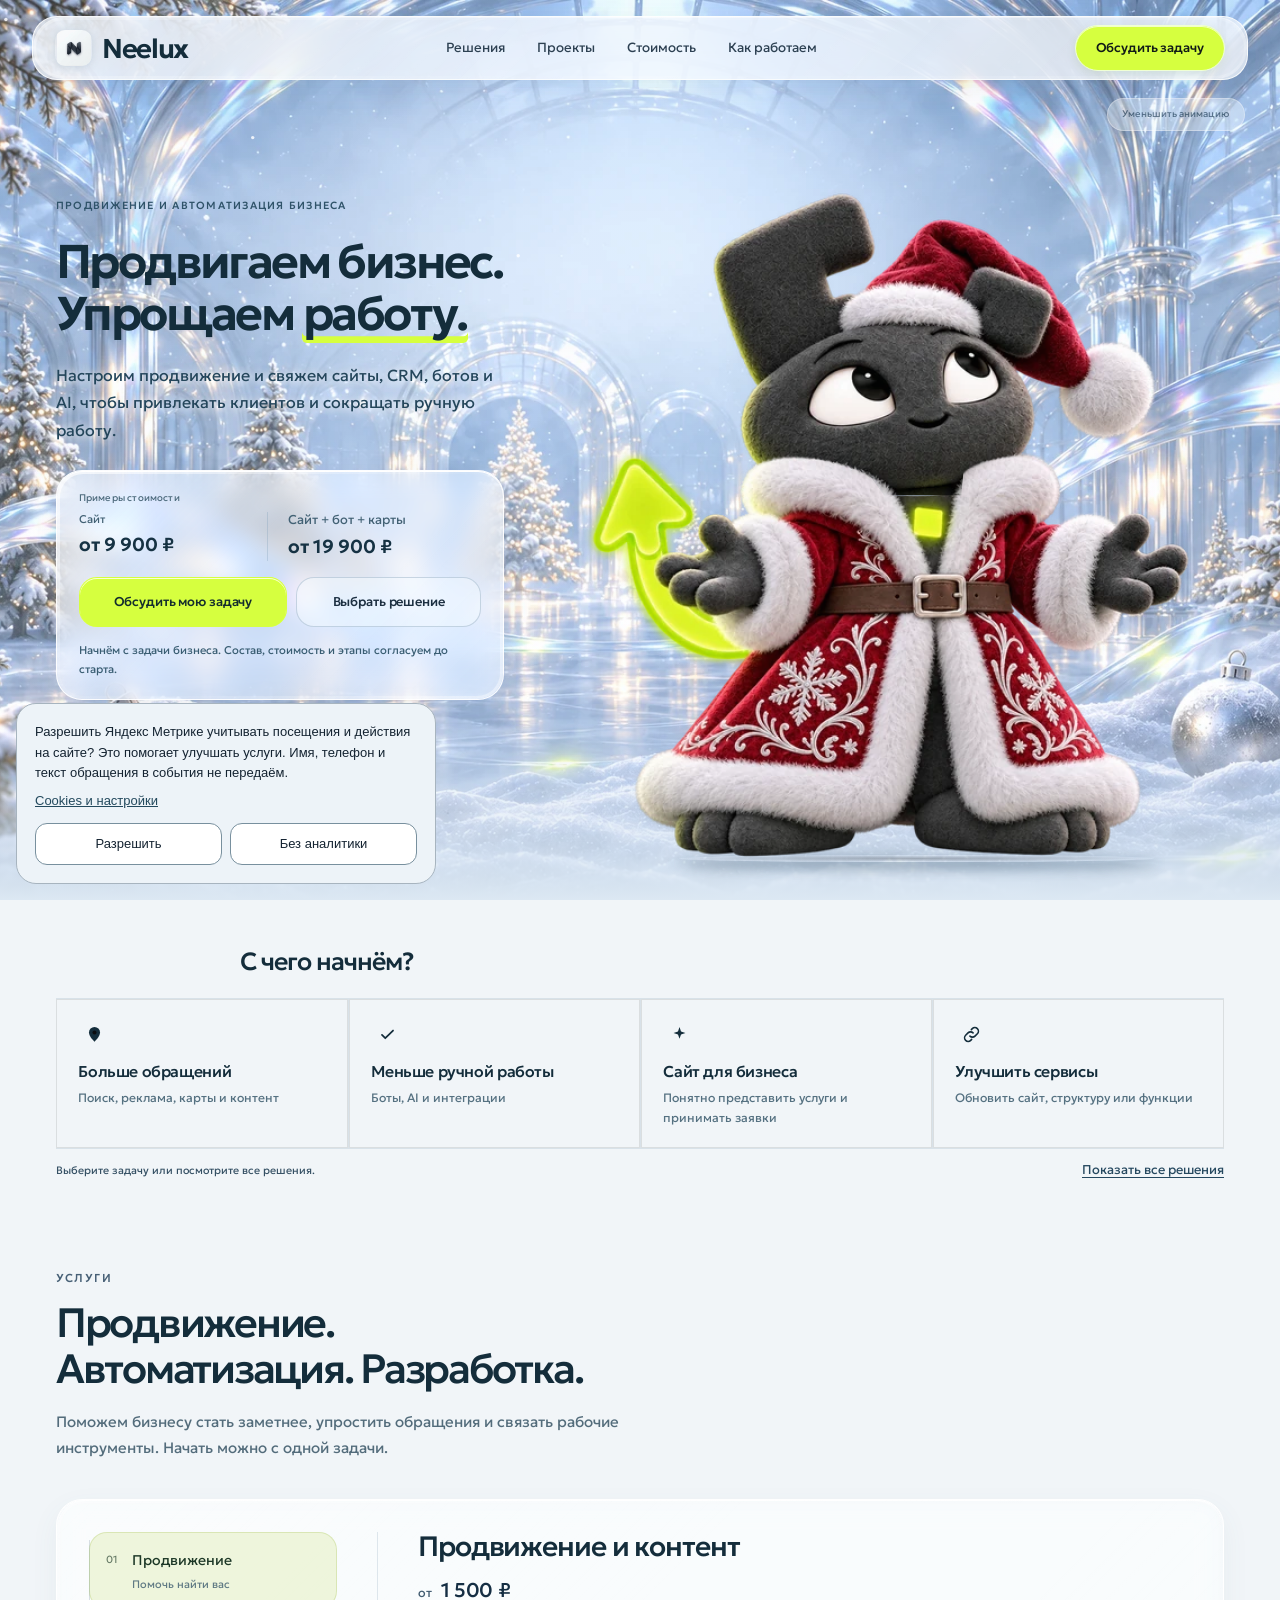
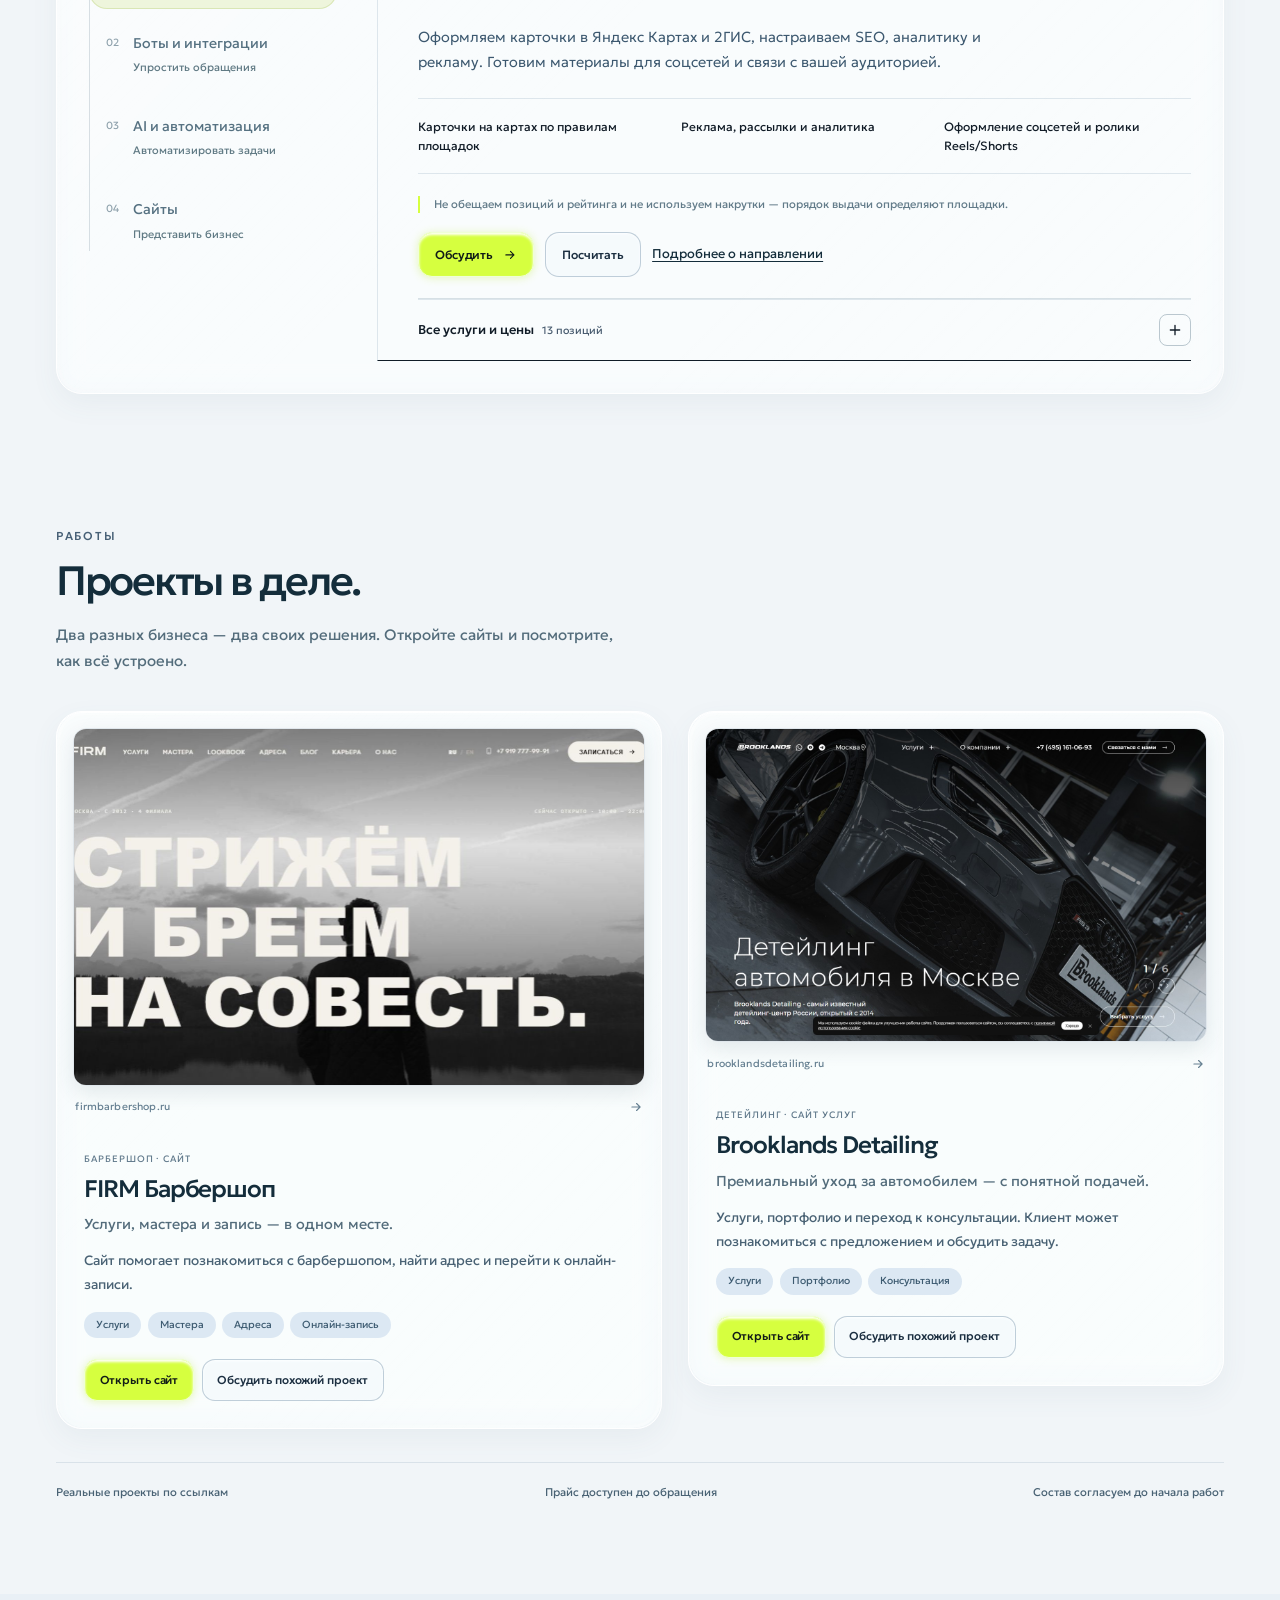
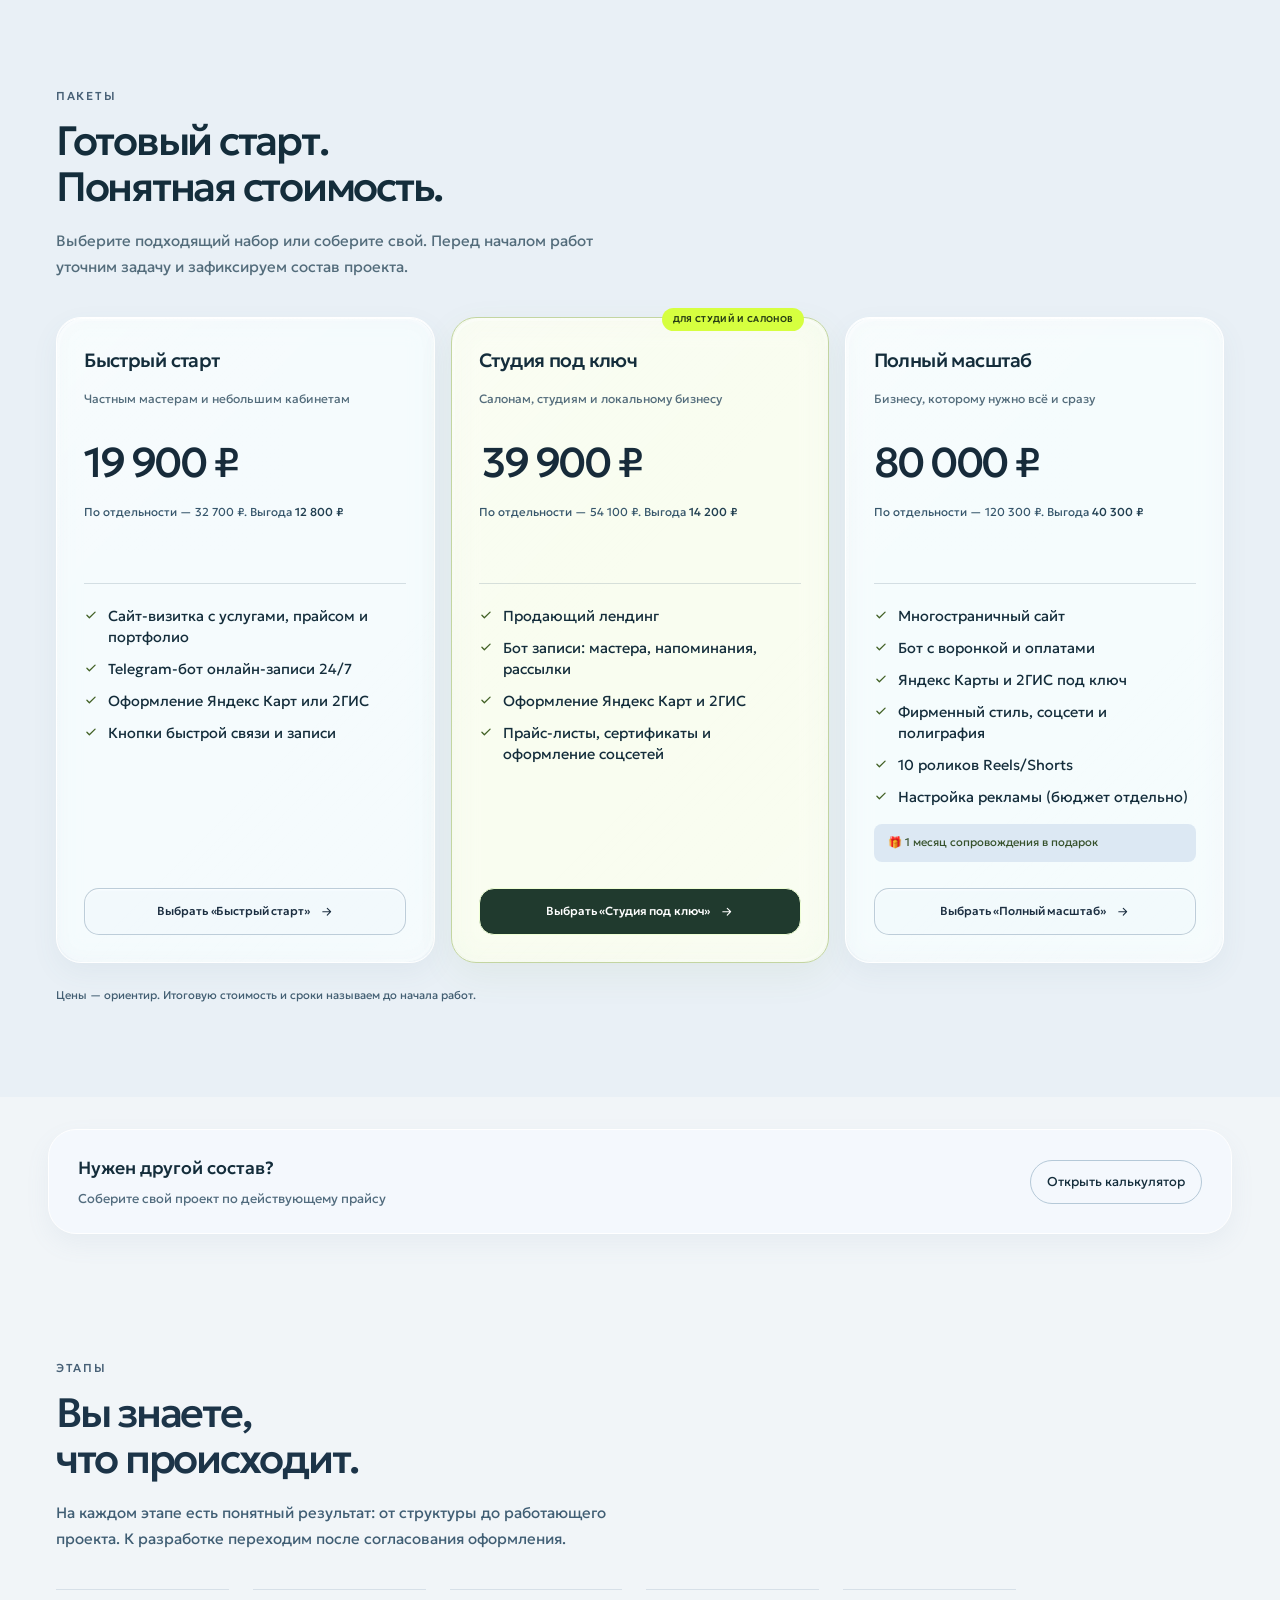
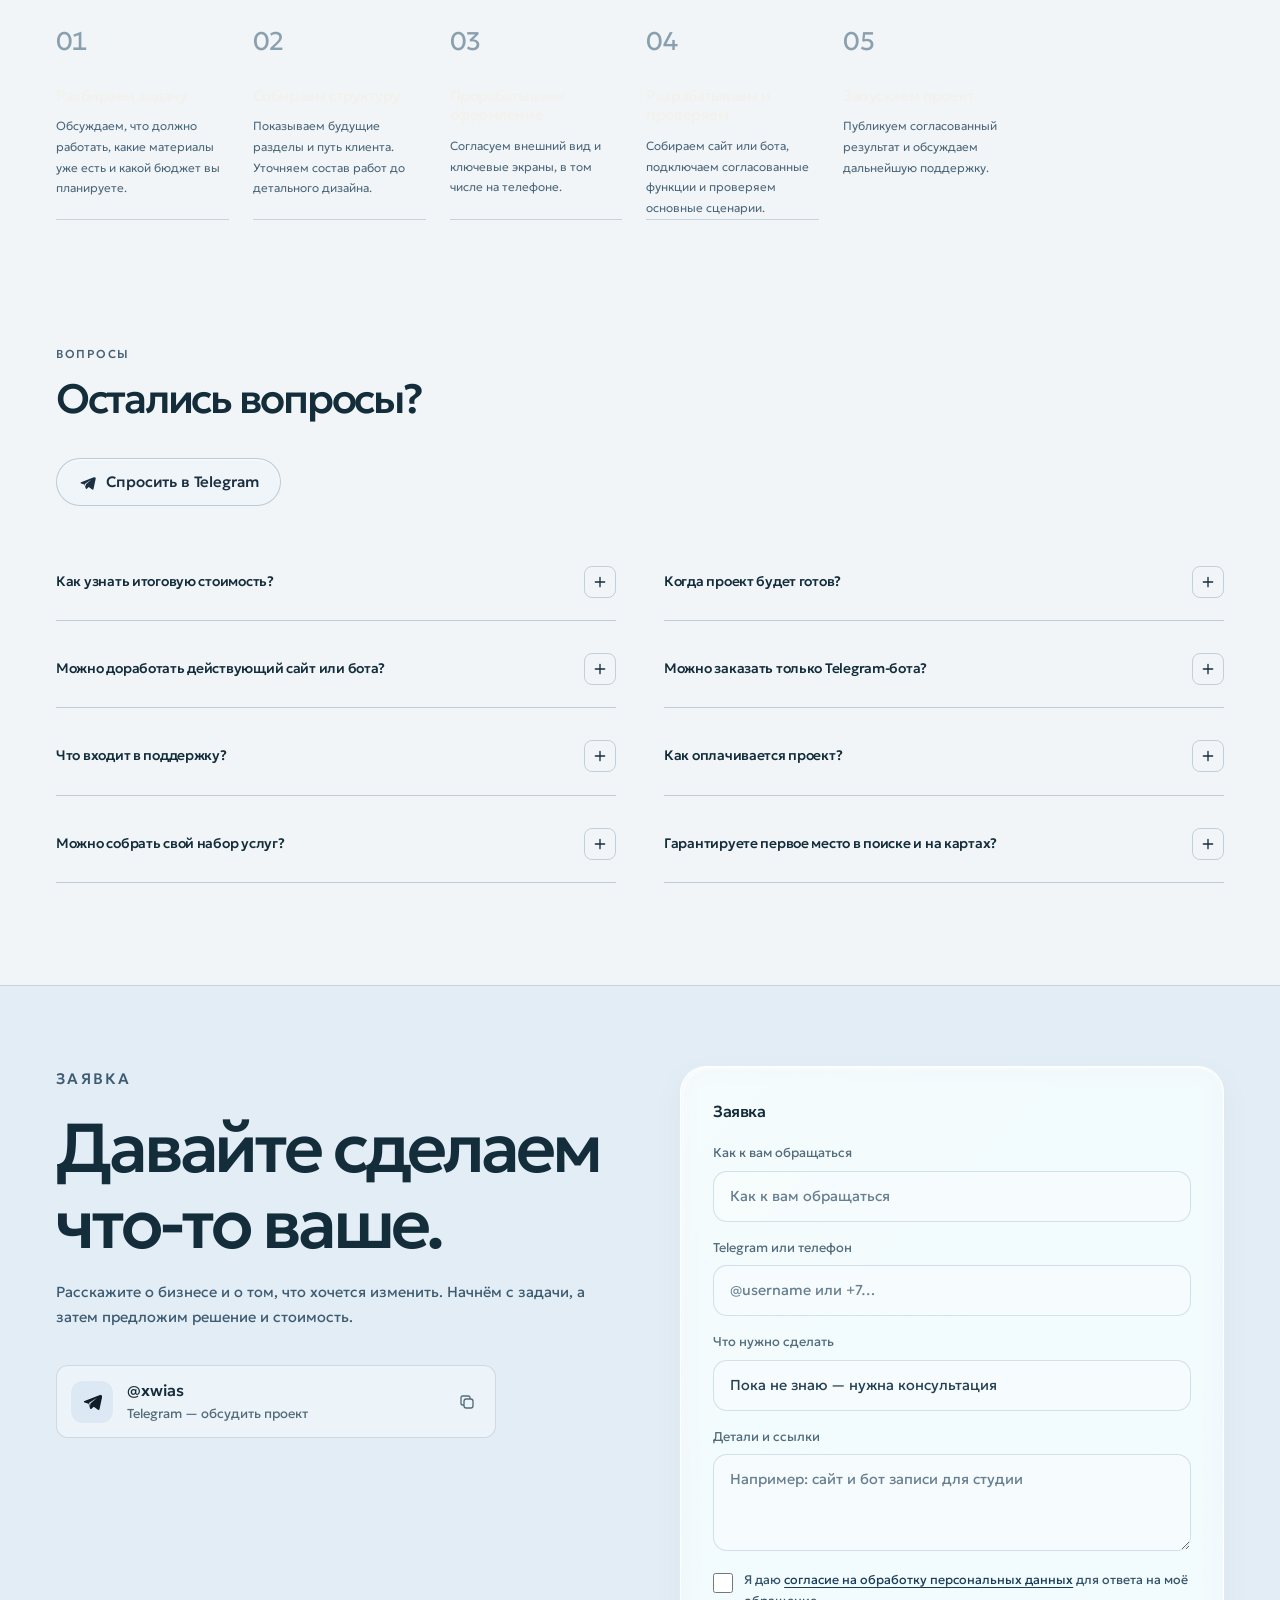
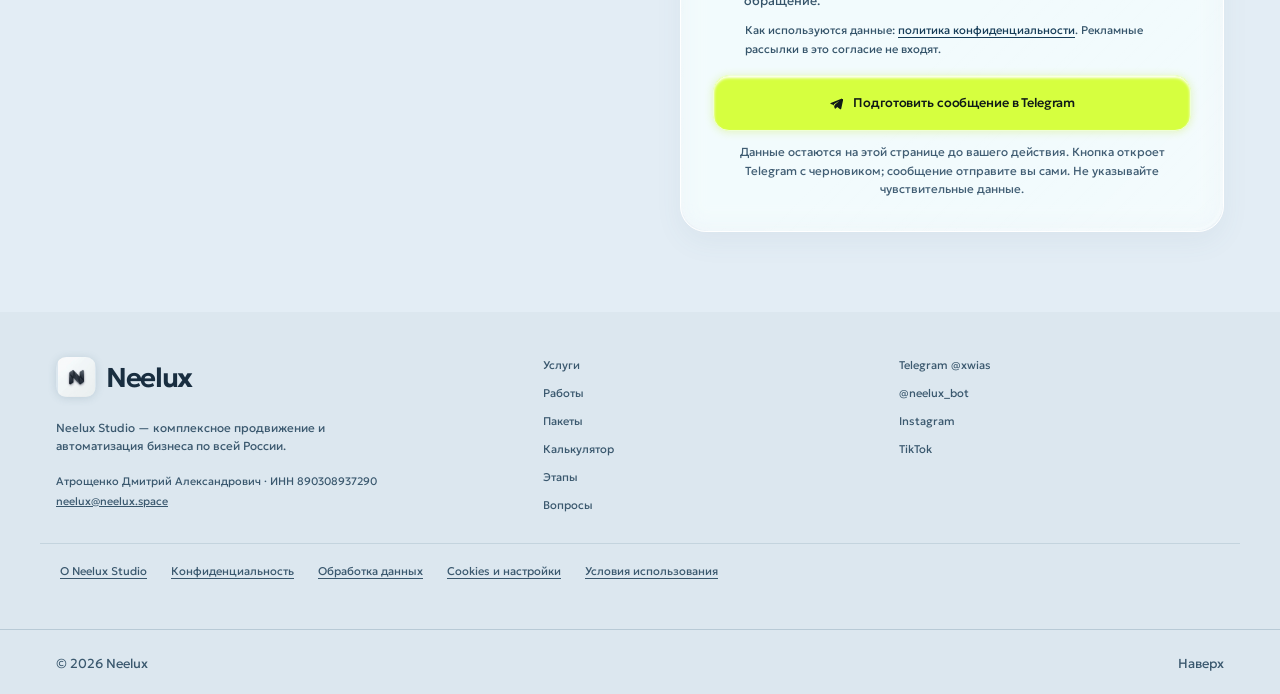
==== commit d9f4acc8: "Add consent-based website analytics and honest lead stages Connect Metrika114704088 after visitor op" ====
--- a/index.html
+++ b/index.html
@@ -1,6 +1,6 @@
 <!DOCTYPE html>
 <html lang="ru">
-<head><meta http-equiv="Content-Security-Policy" content="default-src 'self'; script-src 'self' 'sha256-bYowenQqxZMYQ4zXlqSv2wx3evvxvMl7G9zVnFu91V8=' 'sha256-Klld5V9d2Ot3ssrQrPbbdWme45zX4mNI8KR8+wOqN98=' 'sha256-hbOHZ7/UOflvZkGOg4G/DJY96XEviTogLqPoNlvlD3o=' 'sha256-81wEFmZ3OXklo0gIBZ+ngFuS64eLbVeHTTYXQNSrXPs=' 'sha256-CmRM3ThtLuAC8C8W35/LuSipuUik0VKP+uht3aaDrVw=' 'sha256-OsptIGB36NaFC8xQ5g7s3qrQzVrD1znQPW5Zr0G1fps=' 'sha256-6Ea5GK3kAADZKF+yTKSd4xDO54YuwALK1HHWqX1JiOk=' 'sha256-XxOsVAPzR0R671wtkPyIDvuE3aytQw9fm5voIj/eBEU='; script-src-attr 'none'; style-src 'self' 'unsafe-inline'; img-src 'self' data: blob:; font-src 'self'; connect-src 'self'; object-src 'none'; base-uri 'self'; form-action 'none'"><meta name="referrer" content="strict-origin-when-cross-origin">
+<head><meta http-equiv="Content-Security-Policy" content="default-src 'self'; script-src 'self' https://mc.yandex.ru 'sha256-bYowenQqxZMYQ4zXlqSv2wx3evvxvMl7G9zVnFu91V8=' 'sha256-QIP3CLXAr0DqjEXTTZl0m2GQzRm03LV8+fyOHqiGd/M=' 'sha256-hbOHZ7/UOflvZkGOg4G/DJY96XEviTogLqPoNlvlD3o=' 'sha256-81wEFmZ3OXklo0gIBZ+ngFuS64eLbVeHTTYXQNSrXPs=' 'sha256-DZ0VdgSGHZvRTTo2pJKzizP0c1x2WAzoJHtly0HP9OA=' 'sha256-pRlvUw+kEEPcfzlp9B+5tc1V2S9vJfrkmJBjhxkoKPc=' 'sha256-ggRfzshLEFvVt+iGUOoVye08ETVJ+ofjrTDuwk9t5ig=' 'sha256-vEssql+gASzkqpo50mt+VDHF1AygFVRWe3IiSh5h7Uw='; script-src-attr 'none'; style-src 'self' 'unsafe-inline'; img-src 'self' data: blob: https://mc.yandex.ru https://mc.yandex.com; font-src 'self'; connect-src 'self' https://mc.yandex.ru https://mc.yandex.com; object-src 'none'; base-uri 'self'; form-action 'none'"><meta name="referrer" content="strict-origin-when-cross-origin">
 <meta charset="utf-8"><link rel="preload" as="font" type="font/woff2" href="/fonts/33c7fa548616b5f106.woff2" crossorigin="anonymous"><link rel="preload" as="font" type="font/woff2" href="/fonts/25d318ff543c2107f4.woff2" crossorigin="anonymous">
 <meta content="width=device-width, initial-scale=1, viewport-fit=cover" name="viewport">
 <title>Neelux Studio — продвижение и автоматизация бизнеса по России</title>
@@ -25,219 +25,218 @@
 <link href="site.css?v=20261021d" rel="stylesheet">
 <script type="application/ld+json">{"@context":"https://schema.org","@graph":[{"@type":"Organization","name":"Neelux Studio","url":"https://neelux.space/","description":"Комплексное продвижение и автоматизация бизнеса: поиск, реклама, сайты, CRM, боты и AI.","sameAs":["https://t.me/neelux_bot","https://instagram.com/neelux1","https://tiktok.com/@neelux0","https://yandex.ru/profile/156557378853"],"contactPoint":[{"@type":"ContactPoint","contactType":"sales","url":"https://t.me/xwias","availableLanguage":["ru"]},{"@type":"ContactPoint","contactType":"customer support","email":"neelux@neelux.space","availableLanguage":["ru"]}],"@id":"https://neelux.space/#organization","logo":"https://neelux.space/logo-n.webp","areaServed":{"@type":"Country","name":"Россия"},"alternateName":"Neelux","email":"neelux@neelux.space","taxID":"890308937290","mainEntityOfPage":{"@id":"https://neelux.space/about.html#webpage"}},{"@type":"WebSite","@id":"https://neelux.space/#website","url":"https://neelux.space/","name":"Neelux Studio","alternateName":"Neelux","inLanguage":"ru-RU","publisher":{"@id":"https://neelux.space/#organization"}},{"@type":"WebPage","@id":"https://neelux.space/#webpage","url":"https://neelux.space/","name":"Продвижение и автоматизация бизнеса — Neelux Studio","description":"Продвижение и автоматизация бизнеса по всей России. Поиск, реклама, сайты, CRM, боты и AI — от отдельной задачи до комплексного решения.","inLanguage":"ru-RU","isPartOf":{"@id":"https://neelux.space/#website"},"publisher":{"@id":"https://neelux.space/#organization"},"about":[{"@id":"https://neelux.space/#service-web"},{"@id":"https://neelux.space/#service-promo"},{"@id":"https://neelux.space/#service-ai"},{"@id":"https://neelux.space/#service-bots"}]},{"@type":"Service","@id":"https://neelux.space/#service-web","name":"Разработка сайтов для бизнеса","description":"Создаём сайт под вашу задачу: представить услуги, собрать обращения, показать товары или организовать работу онлайн.","url":"https://neelux.space/services/website-development.html","provider":{"@id":"https://neelux.space/#organization"},"areaServed":{"@type":"Country","name":"Россия"},"mainEntityOfPage":{"@id":"https://neelux.space/services/website-development.html#webpage"}},{"@type":"Service","@id":"https://neelux.space/#service-promo","name":"Продвижение бизнеса в интернете","description":"Помогаем компании стать заметнее в поиске, на картах и в рекламных каналах. Связываем продвижение с сайтом и обработкой обращений.","url":"https://neelux.space/services/business-promotion.html","provider":{"@id":"https://neelux.space/#organization"},"areaServed":{"@type":"Country","name":"Россия"},"mainEntityOfPage":{"@id":"https://neelux.space/services/business-promotion.html#webpage"}},{"@type":"Service","@id":"https://neelux.space/#service-ai","name":"Автоматизация бизнеса и AI","description":"Помогаем сократить повторяющиеся действия: разбирать обращения, искать информацию, готовить ответы и связывать сервисы.","url":"https://neelux.space/services/business-automation.html","provider":{"@id":"https://neelux.space/#organization"},"areaServed":{"@type":"Country","name":"Россия"},"mainEntityOfPage":{"@id":"https://neelux.space/services/business-automation.html#webpage"}},{"@type":"Service","@id":"https://neelux.space/#service-bots","name":"Telegram-боты для бизнеса","description":"Разрабатываем ботов для записи, обращений, каталога, оплаты и повседневных рабочих сценариев.","url":"https://neelux.space/services/telegram-bots.html","provider":{"@id":"https://neelux.space/#organization"},"areaServed":{"@type":"Country","name":"Россия"},"mainEntityOfPage":{"@id":"https://neelux.space/services/telegram-bots.html#webpage"}}]}</script>
 <script>document.documentElement.classList.add('js');setTimeout(function(){if(!window.NEELUX_READY)document.documentElement.classList.remove('js');},3000);</script>
-<meta content="g3vu9Vg8U1frJnB5vKNGFI-XGLZH6_zxIbXREn85_AY" name="google-site-verification">
-<link href="/fonts/site-fonts.css" rel="stylesheet">  <script type="module" crossorigin src="/assets/index-nIaWdSDs.js"></script>
+<meta content="g3vu9Vg8U1frJnB5vKNGFI-XGLZH6_zxIbXREn85_AY" name="google-site-verification"><link href="/fonts/site-fonts.css" rel="stylesheet"><link rel="stylesheet" href="/analytics.css"><script src="/analytics.js" defer></script>  <script type="module" crossorigin src="/assets/index-nIaWdSDs.js"></script>
   <link rel="stylesheet" crossorigin href="/assets/index-BGNPzsAT.css">
 </head>
-<body>
-<svg aria-hidden="true" height="0" style="position:absolute" width="0">
-<symbol id="i-arr" viewbox="0 0 24 24"><path d="M5 12h14M13 6l6 6-6 6" fill="none" stroke="currentColor" stroke-linecap="round" stroke-linejoin="round" stroke-width="2" /></symbol>
-<symbol id="i-check" viewbox="0 0 24 24"><path d="M5 12.5l4.2 4.2L19 7" fill="none" stroke="currentColor" stroke-linecap="round" stroke-linejoin="round" stroke-width="2.2" /></symbol>
-<symbol id="i-plus" viewbox="0 0 24 24"><path d="M12 5v14M5 12h14" fill="none" stroke="currentColor" stroke-linecap="round" stroke-width="2" /></symbol>
-<symbol id="i-pause" viewbox="0 0 24 24"><path d="M8 5v14M16 5v14" fill="none" stroke="currentColor" stroke-linecap="round" stroke-width="2.4" /></symbol>
-<symbol id="i-play" viewbox="0 0 24 24"><path d="M8 5.5v13l11-6.5z" fill="currentColor" /></symbol>
-<symbol id="i-tg" viewbox="0 0 24 24"><path d="M21.5 4.2 2.9 11.4c-1 .4-1 1.6.1 1.9l4.6 1.4 1.8 5.5c.2.7 1.1.9 1.6.4l2.6-2.4 4.8 3.5c.7.5 1.6.1 1.8-.7l3.1-14.6c.2-1-.7-1.8-1.7-1.5zM9.6 14.3l-.3 3.6-1.3-4.1 9.4-6.1-7.8 6.6z" fill="currentColor" /></symbol>
-<symbol id="i-ig" viewbox="0 0 24 24"><rect fill="none" height="17" rx="5" stroke="currentColor" stroke-width="1.8" width="17" x="3.5" y="3.5" /><circle cx="12" cy="12" fill="none" r="4" stroke="currentColor" stroke-width="1.8" /><circle cx="17.2" cy="6.8" fill="currentColor" r="1.1" /></symbol>
-<symbol id="i-tt" viewbox="0 0 24 24"><path d="M14.5 3c.3 2.4 1.8 4 4.5 4.2v3.1c-1.6.1-3-.4-4.4-1.3v6.1c0 3.6-2.7 5.9-5.8 5.9a5.6 5.6 0 0 1-5.7-5.6c0-3.5 3-6 6.5-5.4v3.2c-1.6-.4-3.2.6-3.2 2.2 0 1.4 1.1 2.4 2.5 2.4 1.5 0 2.6-1 2.6-2.9V3z" fill="currentColor" /></symbol>
-<symbol id="i-calc" viewbox="0 0 24 24"><rect fill="none" height="18" rx="3" stroke="currentColor" stroke-width="1.8" width="14" x="5" y="3" /><path d="M8.5 7.5h7M8.5 12h.01M12 12h.01M15.5 12h.01M8.5 15.5h.01M12 15.5h.01M15.5 15.5h.01" stroke="currentColor" stroke-linecap="round" stroke-width="2.2" /></symbol>
-<symbol id="i-pin" viewbox="0 0 24 24"><path d="M12 21s-7-6.2-7-11.5A7 7 0 0 1 19 9.5C19 14.8 12 21 12 21z" fill="currentColor" /><circle cx="12" cy="9.5" fill="#0b0c0f" r="2.6" /></symbol>
-<symbol id="i-spark" viewbox="0 0 24 24"><path d="M12 2.5l1.9 5.6 5.6 1.9-5.6 1.9L12 17.5l-1.9-5.6L4.5 10l5.6-1.9z" fill="currentColor" /></symbol>
-<symbol id="i-copy" viewbox="0 0 24 24"><rect fill="none" height="12" rx="3" stroke="currentColor" stroke-width="1.8" width="12" x="8" y="8" /><path d="M16 8V6a2 2 0 0 0-2-2H6a2 2 0 0 0-2 2v8a2 2 0 0 0 2 2h2" fill="none" stroke="currentColor" stroke-width="1.8" /></symbol>
-<symbol id="i-link" viewbox="0 0 24 24"><path d="M10 14a4.5 4.5 0 0 0 6.4 0l3-3a4.5 4.5 0 0 0-6.4-6.4l-1.2 1.2M14 10a4.5 4.5 0 0 0-6.4 0l-3 3a4.5 4.5 0 0 0 6.4 6.4l1.2-1.2" fill="none" stroke="currentColor" stroke-linecap="round" stroke-width="2" /></symbol>
-<symbol id="i-doc" viewbox="0 0 24 24"><path d="M7 3h7l5 5v13H7z M14 3v5h5 M10 13h6M10 17h6" fill="none" stroke="currentColor" stroke-linecap="round" stroke-linejoin="round" stroke-width="1.8" /></symbol>
-<symbol id="i-x" viewbox="0 0 24 24"><path d="M6 6l12 12M18 6 6 18" fill="none" stroke="currentColor" stroke-linecap="round" stroke-width="2" /></symbol>
-</svg>
-<a class="skip" href="#main">Перейти к содержанию</a>
-<div aria-hidden="true" class="progress" id="progress"></div>
-<header class="hdr" id="hdr">
-<div class="wrap hdr-in">
-<a aria-label="Neelux — наверх" class="brand" href="#top"><span aria-hidden="true" class="lg"></span>Neelux</a>
-<nav aria-label="Основное меню" class="nav"><a data-nav="services" href="#services">Решения</a><a data-nav="projects" href="#projects">Проекты</a><a data-nav="pricing" href="#pricing">Стоимость</a><a data-nav="process" href="#process">Как работаем</a></nav>
-<a class="btn btn-accent btn-sm hdr-cta" href="#contact">Обсудить задачу</a>
-<button aria-controls="mmenu" aria-expanded="false" aria-label="Открыть меню" class="burger" id="burger" type="button"><span></span><span></span></button>
-</div>
-</header>
-<div aria-label="Меню" class="mmenu" id="mmenu">
-<nav class="wrap"><a data-nav="services" href="#services">Решения</a><a data-nav="projects" href="#projects">Проекты</a><a data-nav="pricing" href="#pricing">Стоимость</a><a data-nav="process" href="#process">Как работаем</a><a href="#faq">Вопросы</a><a class="btn btn-accent" href="#contact">Обсудить задачу</a></nav>
-</div>
-<main id="main">
-<!-- ============ ПЕРВЫЙ ЭКРАН ============ -->
-<section aria-labelledby="heroTitle" class="hero" id="top"><div aria-hidden="true" class="winter-scene"><img alt="" fetchpriority="high" height="1024" src="newyear/rig/atrium-background.webp" srcset="newyear/rig/atrium-background-640.webp 640w, newyear/rig/atrium-background-960.webp 960w, newyear/rig/atrium-background.webp 1586w" sizes="100vw" width="1536"></div>
-<div aria-hidden="true" id="winter-motion"></div><div id="motion-control"></div>
-<div class="wrap panorama"><div class="panorama-title"><p class="kicker">Продвижение и автоматизация бизнеса</p>
-<h1 id="heroTitle"><span class="hero-business-line">Продвигаем бизнес.</span><span class="hero-value-line">Упрощаем <mark>работу.</mark></span></h1><p class="hero-lead">Настроим продвижение и свяжем сайты, CRM, ботов и AI, чтобы привлекать клиентов и сокращать ручную работу.</p></div>
-<div class="scene-floor"><div class="action-panel"><p aria-label="Примеры стоимости: сайт от 9900 рублей; сайт, бот и карты от19900 рублей" class="hero-price"><span class="price-entry">Сайт <b>от 9 900 ₽</b></span><span class="bundle-hint">Сайт + бот + карты <b>от 19 900 ₽</b></span></p>
-<div class="hero-cta"><a class="btn btn-accent btn-lg" href="#contact">Обсудить мою задачу</a><a class="btn btn-ghost btn-lg" href="#services">Выбрать решение</a></div>
-<div class="hero-bottom">Начнём с задачи бизнеса. Состав, стоимость и этапы согласуем до старта.</div></div>
-<figure aria-hidden="true" class="hero-mascot"><div class="mascot-poster"><img alt="" fetchpriority="high" height="1280" src="newyear/rig/mascot-open.webp" srcset="newyear/rig/mascot-open-640.webp 640w, newyear/rig/mascot-open-960.webp 960w, newyear/rig/mascot-open.webp 1254w" sizes="(max-width:760px) min(432px, calc(100vw - 32px)), 720px" width="1280"></div><div id="mascot-rig-slot"></div></figure></div>
-<p class="scene-caption"><span>Работаем по всей России</span><span>Стоимость согласуем до старта</span><a href="#pricing">Посмотреть весь прайс <svg class="i" aria-hidden="true"><use href="#i-arr" /></svg></a></p></div></section>
-<!-- ============ НАПРАВЛЕНИЯ ============ -->
-
-<!-- ============ РАБОТЫ ============ -->
-<!-- ============ КОНЦЕПТЫ ============ -->
-<!-- ============ ПАКЕТЫ ============ -->
-
-<!-- ============ КАЛЬКУЛЯТОР ============ -->
-
-<!-- ============ ЭТАПЫ ============ -->
-
-<!-- ============ FAQ ============ -->
-
-<!-- ============ ЗАЯВКА ============ -->
-
-<section aria-labelledby="taskHeading" class="sec task-picker" id="start"><div class="wrap"><div class="section-intro"><p class="kicker">Ваша задача</p><h2 id="taskHeading">С чего начнём?</h2><p class="sec-lead">Выберите ближайшую задачу — покажем, какие решения можно собрать. Или сразу расскажите о проекте.</p></div><div aria-label="Выбор задачи" class="task-grid" role="group"><button aria-pressed="false" class="task-option" data-task="promote" type="button"><span aria-hidden="true" class="task-symbol"><svg class="i"><use href="#i-pin" /></svg></span><strong>Больше обращений</strong><span>Поиск, реклама, карты и контент</span></button><button aria-pressed="false" class="task-option" data-task="automate" type="button"><span aria-hidden="true" class="task-symbol"><svg class="i"><use href="#i-check" /></svg></span><strong>Меньше ручной работы</strong><span>Боты, AI и интеграции</span></button><button aria-pressed="false" class="task-option" data-task="launch" type="button"><span aria-hidden="true" class="task-symbol"><svg class="i"><use href="#i-spark" /></svg></span><strong>Сайт для бизнеса</strong><span>Понятно представить услуги и принимать заявки</span></button><button aria-pressed="false" class="task-option" data-task="refresh" type="button"><span aria-hidden="true" class="task-symbol"><svg class="i"><use href="#i-link" /></svg></span><strong>Улучшить сервисы</strong><span>Обновить сайт, структуру или функции</span></button></div><div class="task-result"><p aria-live="polite" id="taskResult" role="status">Выберите задачу или посмотрите все решения.</p><a class="text-link" href="#services" id="taskSkip">Показать все решения</a></div></div></section><section aria-labelledby="svcH" class="sec" id="services">
-<div class="wrap">
-<header class="sec-head rv">
-<p class="kicker">Услуги</p>
+<body>
+<svg aria-hidden="true" height="0" style="position:absolute" width="0">
+<symbol id="i-arr" viewbox="0 0 24 24"><path d="M5 12h14M13 6l6 6-6 6" fill="none" stroke="currentColor" stroke-linecap="round" stroke-linejoin="round" stroke-width="2" /></symbol>
+<symbol id="i-check" viewbox="0 0 24 24"><path d="M5 12.5l4.2 4.2L19 7" fill="none" stroke="currentColor" stroke-linecap="round" stroke-linejoin="round" stroke-width="2.2" /></symbol>
+<symbol id="i-plus" viewbox="0 0 24 24"><path d="M12 5v14M5 12h14" fill="none" stroke="currentColor" stroke-linecap="round" stroke-width="2" /></symbol>
+<symbol id="i-pause" viewbox="0 0 24 24"><path d="M8 5v14M16 5v14" fill="none" stroke="currentColor" stroke-linecap="round" stroke-width="2.4" /></symbol>
+<symbol id="i-play" viewbox="0 0 24 24"><path d="M8 5.5v13l11-6.5z" fill="currentColor" /></symbol>
+<symbol id="i-tg" viewbox="0 0 24 24"><path d="M21.5 4.2 2.9 11.4c-1 .4-1 1.6.1 1.9l4.6 1.4 1.8 5.5c.2.7 1.1.9 1.6.4l2.6-2.4 4.8 3.5c.7.5 1.6.1 1.8-.7l3.1-14.6c.2-1-.7-1.8-1.7-1.5zM9.6 14.3l-.3 3.6-1.3-4.1 9.4-6.1-7.8 6.6z" fill="currentColor" /></symbol>
+<symbol id="i-ig" viewbox="0 0 24 24"><rect fill="none" height="17" rx="5" stroke="currentColor" stroke-width="1.8" width="17" x="3.5" y="3.5" /><circle cx="12" cy="12" fill="none" r="4" stroke="currentColor" stroke-width="1.8" /><circle cx="17.2" cy="6.8" fill="currentColor" r="1.1" /></symbol>
+<symbol id="i-tt" viewbox="0 0 24 24"><path d="M14.5 3c.3 2.4 1.8 4 4.5 4.2v3.1c-1.6.1-3-.4-4.4-1.3v6.1c0 3.6-2.7 5.9-5.8 5.9a5.6 5.6 0 0 1-5.7-5.6c0-3.5 3-6 6.5-5.4v3.2c-1.6-.4-3.2.6-3.2 2.2 0 1.4 1.1 2.4 2.5 2.4 1.5 0 2.6-1 2.6-2.9V3z" fill="currentColor" /></symbol>
+<symbol id="i-calc" viewbox="0 0 24 24"><rect fill="none" height="18" rx="3" stroke="currentColor" stroke-width="1.8" width="14" x="5" y="3" /><path d="M8.5 7.5h7M8.5 12h.01M12 12h.01M15.5 12h.01M8.5 15.5h.01M12 15.5h.01M15.5 15.5h.01" stroke="currentColor" stroke-linecap="round" stroke-width="2.2" /></symbol>
+<symbol id="i-pin" viewbox="0 0 24 24"><path d="M12 21s-7-6.2-7-11.5A7 7 0 0 1 19 9.5C19 14.8 12 21 12 21z" fill="currentColor" /><circle cx="12" cy="9.5" fill="#0b0c0f" r="2.6" /></symbol>
+<symbol id="i-spark" viewbox="0 0 24 24"><path d="M12 2.5l1.9 5.6 5.6 1.9-5.6 1.9L12 17.5l-1.9-5.6L4.5 10l5.6-1.9z" fill="currentColor" /></symbol>
+<symbol id="i-copy" viewbox="0 0 24 24"><rect fill="none" height="12" rx="3" stroke="currentColor" stroke-width="1.8" width="12" x="8" y="8" /><path d="M16 8V6a2 2 0 0 0-2-2H6a2 2 0 0 0-2 2v8a2 2 0 0 0 2 2h2" fill="none" stroke="currentColor" stroke-width="1.8" /></symbol>
+<symbol id="i-link" viewbox="0 0 24 24"><path d="M10 14a4.5 4.5 0 0 0 6.4 0l3-3a4.5 4.5 0 0 0-6.4-6.4l-1.2 1.2M14 10a4.5 4.5 0 0 0-6.4 0l-3 3a4.5 4.5 0 0 0 6.4 6.4l1.2-1.2" fill="none" stroke="currentColor" stroke-linecap="round" stroke-width="2" /></symbol>
+<symbol id="i-doc" viewbox="0 0 24 24"><path d="M7 3h7l5 5v13H7z M14 3v5h5 M10 13h6M10 17h6" fill="none" stroke="currentColor" stroke-linecap="round" stroke-linejoin="round" stroke-width="1.8" /></symbol>
+<symbol id="i-x" viewbox="0 0 24 24"><path d="M6 6l12 12M18 6 6 18" fill="none" stroke="currentColor" stroke-linecap="round" stroke-width="2" /></symbol>
+</svg>
+<a class="skip" href="#main">Перейти к содержанию</a>
+<div aria-hidden="true" class="progress" id="progress"></div>
+<header class="hdr" id="hdr">
+<div class="wrap hdr-in">
+<a aria-label="Neelux — наверх" class="brand" href="#top"><span aria-hidden="true" class="lg"></span>Neelux</a>
+<nav aria-label="Основное меню" class="nav"><a data-nav="services" href="#services">Решения</a><a data-nav="projects" href="#projects">Проекты</a><a data-nav="pricing" href="#pricing">Стоимость</a><a data-nav="process" href="#process">Как работаем</a></nav>
+<a class="btn btn-accent btn-sm hdr-cta" href="#contact">Обсудить задачу</a>
+<button aria-controls="mmenu" aria-expanded="false" aria-label="Открыть меню" class="burger" id="burger" type="button"><span></span><span></span></button>
+</div>
+</header>
+<div aria-label="Меню" class="mmenu" id="mmenu">
+<nav class="wrap"><a data-nav="services" href="#services">Решения</a><a data-nav="projects" href="#projects">Проекты</a><a data-nav="pricing" href="#pricing">Стоимость</a><a data-nav="process" href="#process">Как работаем</a><a href="#faq">Вопросы</a><a class="btn btn-accent" href="#contact">Обсудить задачу</a></nav>
+</div>
+<main id="main">
+<!-- ============ ПЕРВЫЙ ЭКРАН ============ -->
+<section aria-labelledby="heroTitle" class="hero" id="top"><div aria-hidden="true" class="winter-scene"><img alt="" fetchpriority="high" height="1024" src="newyear/rig/atrium-background.webp" srcset="newyear/rig/atrium-background-640.webp 640w, newyear/rig/atrium-background-960.webp 960w, newyear/rig/atrium-background.webp 1586w" sizes="100vw" width="1536"></div>
+<div aria-hidden="true" id="winter-motion"></div><div id="motion-control"></div>
+<div class="wrap panorama"><div class="panorama-title"><p class="kicker">Продвижение и автоматизация бизнеса</p>
+<h1 id="heroTitle"><span class="hero-business-line">Продвигаем бизнес.</span><span class="hero-value-line">Упрощаем <mark>работу.</mark></span></h1><p class="hero-lead">Настроим продвижение и свяжем сайты, CRM, ботов и AI, чтобы привлекать клиентов и сокращать ручную работу.</p></div>
+<div class="scene-floor"><div class="action-panel"><p aria-label="Примеры стоимости: сайт от 9900 рублей; сайт, бот и карты от19900 рублей" class="hero-price"><span class="price-entry">Сайт <b>от 9 900 ₽</b></span><span class="bundle-hint">Сайт + бот + карты <b>от 19 900 ₽</b></span></p>
+<div class="hero-cta"><a class="btn btn-accent btn-lg" href="#contact">Обсудить мою задачу</a><a class="btn btn-ghost btn-lg" href="#services">Выбрать решение</a></div>
+<div class="hero-bottom">Начнём с задачи бизнеса. Состав, стоимость и этапы согласуем до старта.</div></div>
+<figure aria-hidden="true" class="hero-mascot"><div class="mascot-poster"><img alt="" fetchpriority="high" height="1280" src="newyear/rig/mascot-open.webp" srcset="newyear/rig/mascot-open-640.webp 640w, newyear/rig/mascot-open-960.webp 960w, newyear/rig/mascot-open.webp 1254w" sizes="(max-width:760px) min(432px, calc(100vw - 32px)), 720px" width="1280"></div><div id="mascot-rig-slot"></div></figure></div>
+<p class="scene-caption"><span>Работаем по всей России</span><span>Стоимость согласуем до старта</span><a href="#pricing">Посмотреть весь прайс <svg class="i" aria-hidden="true"><use href="#i-arr" /></svg></a></p></div></section>
+<!-- ============ НАПРАВЛЕНИЯ ============ -->
+
+<!-- ============ РАБОТЫ ============ -->
+<!-- ============ КОНЦЕПТЫ ============ -->
+<!-- ============ ПАКЕТЫ ============ -->
+
+<!-- ============ КАЛЬКУЛЯТОР ============ -->
+
+<!-- ============ ЭТАПЫ ============ -->
+
+<!-- ============ FAQ ============ -->
+
+<!-- ============ ЗАЯВКА ============ -->
+
+<section aria-labelledby="taskHeading" class="sec task-picker" id="start"><div class="wrap"><div class="section-intro"><p class="kicker">Ваша задача</p><h2 id="taskHeading">С чего начнём?</h2><p class="sec-lead">Выберите ближайшую задачу — покажем, какие решения можно собрать. Или сразу расскажите о проекте.</p></div><div aria-label="Выбор задачи" class="task-grid" role="group"><button aria-pressed="false" class="task-option" data-task="promote" type="button"><span aria-hidden="true" class="task-symbol"><svg class="i"><use href="#i-pin" /></svg></span><strong>Больше обращений</strong><span>Поиск, реклама, карты и контент</span></button><button aria-pressed="false" class="task-option" data-task="automate" type="button"><span aria-hidden="true" class="task-symbol"><svg class="i"><use href="#i-check" /></svg></span><strong>Меньше ручной работы</strong><span>Боты, AI и интеграции</span></button><button aria-pressed="false" class="task-option" data-task="launch" type="button"><span aria-hidden="true" class="task-symbol"><svg class="i"><use href="#i-spark" /></svg></span><strong>Сайт для бизнеса</strong><span>Понятно представить услуги и принимать заявки</span></button><button aria-pressed="false" class="task-option" data-task="refresh" type="button"><span aria-hidden="true" class="task-symbol"><svg class="i"><use href="#i-link" /></svg></span><strong>Улучшить сервисы</strong><span>Обновить сайт, структуру или функции</span></button></div><div class="task-result"><p aria-live="polite" id="taskResult" role="status">Выберите задачу или посмотрите все решения.</p><a class="text-link" href="#services" id="taskSkip">Показать все решения</a></div></div></section><section aria-labelledby="svcH" class="sec" id="services">
+<div class="wrap">
+<header class="sec-head rv">
+<p class="kicker">Услуги</p>
 <h2 class="h2" id="svcH">Продвижение.
-Автоматизация. Разработка.</h2>
-<p class="sec-lead">Поможем бизнесу стать заметнее, упростить обращения и связать рабочие инструменты. Начать можно с одной задачи.</p>
-</header>
-<div class="dirs solutions-shell">
-<nav aria-label="Направления" class="dir-nav">
-<ol id="dirNav"><li><a aria-current="true" class="is-on" href="#dir-web" data-i="0"><span>01</span>Сайты и веб-⁠приложения</a></li><li><a href="#dir-bots" data-i="1"><span>02</span>Telegram-⁠боты и автоматизация</a></li><li><a href="#dir-ai" data-i="2"><span>03</span>AI для работы с информацией</a></li><li><a href="#dir-promo" data-i="3"><span>04</span>Продвижение и контент</a></li></ol>
-</nav>
-<div class="dir-list" id="dirList"><article class="dir rv is-on" id="dir-web" aria-labelledby="dirh-web"><div class="dir-head"><span class="dir-num">01</span><h3 id="dirh-web">Сайты и веб-⁠приложения</h3><p class="dir-price">от <b>9&#160;900&#160;₽</b></p></div><div class="dir-body"><p class="dir-desc">Помогаем понятно представить услуги, показать товары или организовать работу онлайн: от сайта-визитки до записи, CRM и личного кабинета.</p><ul class="dir-pts"><li>Структура и тексты, которые ведут к заявке</li><li>Дизайн сначала для телефона</li><li>Домен, аналитика и связка с ботом</li></ul><div class="dir-foot"><a class="btn btn-accent btn-sm" href="#contact" data-pick="dir:web">Обсудить<svg class="i"><use href="#i-arr" /></svg></a><a class="btn btn-ghost btn-sm" href="#calc" data-dircalc="web">Посчитать</a><a class="text-link service-read-more" href="/services/website-development.html">Подробнее о направлении</a></div><details class="dir-more"><summary><span>Все услуги и цены<small>19 позиций</small></span><span class="pm"><svg class="i"><use href="#i-plus" /></svg></span></summary><div class="svc-groups"><div class="svc-group"><h4>Сайты</h4><div class="svc"><b>Сайт-визитка</b><span class="pr">от&#160;9&#160;900&#160;₽</span><p>Услуги, портфолио и способы связи на одном небольшом сайте</p><ul><li>Услуги, прайс, портфолио и контакты</li><li>Кнопки записи в Telegram и звонка</li><li>Адаптив под телефоны</li></ul><div class="acts"><a class="btn btn-ghost btn-sm" href="#contact" data-pick="card">Обсудить</a><a class="btn btn-ghost btn-sm" href="#calc" data-calc="card">Посчитать</a></div></div><div class="svc"><b>Лендинг</b><span class="pr">от&#160;16&#160;900&#160;₽</span><p>Одна страница, которая объясняет предложение и помогает оставить заявку</p><ul><li>Структура под заявки</li><li>Форма и кнопки связи</li><li>Адаптив и базовая SEO-разметка</li></ul><div class="acts"><a class="btn btn-ghost btn-sm" href="#contact" data-pick="landing">Обсудить</a><a class="btn btn-ghost btn-sm" href="#calc" data-calc="landing">Посчитать</a></div></div><div class="svc"><b>Многостраничный сайт</b><span class="pr">от&#160;29&#160;900&#160;₽</span><p>Отдельные страницы для услуг, новостей и информации о компании</p><ul><li>Индивидуальная структура</li><li>Страницы услуг и новостей</li><li>Базовая SEO-разметка</li></ul><div class="acts"><a class="btn btn-ghost btn-sm" href="#contact" data-pick="multi">Обсудить</a><a class="btn btn-ghost btn-sm" href="#calc" data-calc="multi">Посчитать</a></div></div><div class="svc"><b>Корпоративный сайт</b><span class="pr">от&#160;29&#160;900&#160;₽</span><p>Сайт компании с услугами, проектами и формами связи</p><ul><li>Дизайн под фирменный стиль</li><li>Разделы компании, услуг и кейсов</li><li>Формы и связка с мессенджерами</li></ul><div class="acts"><a class="btn btn-ghost btn-sm" href="#contact" data-pick="corp">Обсудить</a><a class="btn btn-ghost btn-sm" href="#calc" data-calc="corp">Посчитать</a></div></div><div class="svc"><b>Интернет-магазин</b><span class="pr">от&#160;39&#160;900&#160;₽</span><p>Каталог товаров с корзиной, оформлением заказа и онлайн-оплатой</p><ul><li>Каталог с фильтрами и карточками</li><li>Корзина, оформление и оплата</li><li>Управление товарами</li></ul><p class="cx">Объём таких проектов сильно различается — итог назовём после короткого обсуждения.</p><div class="acts"><a class="btn btn-ghost btn-sm" href="#contact" data-pick="shop">Обсудить</a><a class="btn btn-ghost btn-sm" href="#calc" data-calc="shop">Посчитать</a></div></div><div class="svc"><b>Редизайн сайта</b><span class="pr">от&#160;9&#160;900&#160;₽</span><p>Новая подача действующего сайта с переносом его контента</p><ul><li>Аудит текущего сайта</li><li>Новый дизайн ключевых страниц</li><li>Перенос контента</li></ul><div class="acts"><a class="btn btn-ghost btn-sm" href="#contact" data-pick="redesign">Обсудить</a><a class="btn btn-ghost btn-sm" href="#calc" data-calc="redesign">Посчитать</a></div></div></div><div class="svc-group"><h4>Веб-приложения</h4><div class="svc"><b>Веб-приложение</b><span class="pr">от&#160;34&#160;900&#160;₽</span><p>Веб-сервис с интерфейсом, серверной частью и администрированием</p><ul><li>Прототип и проектирование</li><li>Интерфейс и серверная часть</li><li>Админ-панель</li></ul><p class="cx">Объём таких проектов сильно различается — итог назовём после короткого обсуждения.</p><div class="acts"><a class="btn btn-ghost btn-sm" href="#contact" data-pick="webapp">Обсудить</a><a class="btn btn-ghost btn-sm" href="#calc" data-calc="webapp">Посчитать</a></div></div><div class="svc"><b>CRM-система</b><span class="pr">от&#160;34&#160;900&#160;₽</span><p>Клиенты, сделки, роли команды и отчёты в общей системе</p><ul><li>Карточки клиентов и воронка</li><li>Роли и права сотрудников</li><li>Отчёты и уведомления</li></ul><p class="cx">Объём таких проектов сильно различается — итог назовём после короткого обсуждения.</p><div class="acts"><a class="btn btn-ghost btn-sm" href="#contact" data-pick="crm">Обсудить</a><a class="btn btn-ghost btn-sm" href="#calc" data-calc="crm">Посчитать</a></div></div><div class="svc"><b>Онлайн-запись и бронирование</b><span class="pr">от&#160;19&#160;900&#160;₽</span><p>Выбор услуги, специалиста и времени без ручного согласования</p><ul><li>Выбор услуги, специалиста и времени</li><li>Подтверждения и напоминания</li><li>Кабинет администратора</li></ul><div class="acts"><a class="btn btn-ghost btn-sm" href="#contact" data-pick="booking">Обсудить</a><a class="btn btn-ghost btn-sm" href="#calc" data-calc="booking">Посчитать</a></div></div><div class="svc"><b>Личный кабинет</b><span class="pr">от&#160;14&#160;900&#160;₽</span><p>Личное пространство клиента с профилем и историей обращений</p><ul><li>Регистрация и вход</li><li>История заказов и записей</li><li>Профиль и уведомления</li></ul><div class="acts"><a class="btn btn-ghost btn-sm" href="#contact" data-pick="cabinet">Обсудить</a><a class="btn btn-ghost btn-sm" href="#calc" data-calc="cabinet">Посчитать</a></div></div></div><div class="svc-group"><h4>Дизайн интерфейсов и бренд</h4><div class="svc"><b>UI/UX-дизайн</b><span class="pr">от&#160;7&#160;900&#160;₽</span><p>Прототип и макеты интерфейса сайта, бота или приложения</p><ul><li>Прототипы</li><li>Макеты ключевых экранов</li><li>UI-кит</li></ul><div class="acts"><a class="btn btn-ghost btn-sm" href="#contact" data-pick="uiux">Обсудить</a><a class="btn btn-ghost btn-sm" href="#calc" data-calc="uiux">Посчитать</a></div></div><div class="svc"><b>Дизайн лендинга</b><span class="pr">от&#160;6&#160;900&#160;₽</span><p>Дизайн страницы для компьютера и телефона без разработки</p><ul><li>Структура страницы</li><li>Дизайн для компьютера и телефона</li><li>Исходники в Figma</li></ul><div class="acts"><a class="btn btn-ghost btn-sm" href="#contact" data-pick="land_dsgn">Обсудить</a><a class="btn btn-ghost btn-sm" href="#calc" data-calc="land_dsgn">Посчитать</a></div></div><div class="svc"><b>Логотип</b><span class="pr">от&#160;3&#160;900&#160;₽</span><p>Концепции знака и подготовка выбранного решения к использованию</p><ul><li>Несколько концепций</li><li>Правки выбранного варианта</li><li>Файлы для веба и печати</li></ul><div class="acts"><a class="btn btn-ghost btn-sm" href="#contact" data-pick="logo">Обсудить</a><a class="btn btn-ghost btn-sm" href="#calc" data-calc="logo">Посчитать</a></div></div><div class="svc"><b>Фирменный стиль</b><span class="pr">от&#160;12&#160;900&#160;₽</span><p>Логотип, палитра, шрифты и материалы в едином стиле</p><ul><li>Логотип</li><li>Палитра и типографика</li><li>Носители и шаблоны</li></ul><div class="acts"><a class="btn btn-ghost btn-sm" href="#contact" data-pick="brand">Обсудить</a><a class="btn btn-ghost btn-sm" href="#calc" data-calc="brand">Посчитать</a></div></div><div class="svc"><b>Брендбук</b><span class="pr">от&#160;14&#160;900&#160;₽</span><p>Правила использования визуального языка компании</p><ul><li>Правила использования логотипа</li><li>Цвета, шрифты, графика</li><li>Примеры применения</li></ul><div class="acts"><a class="btn btn-ghost btn-sm" href="#contact" data-pick="brandbook">Обсудить</a><a class="btn btn-ghost btn-sm" href="#calc" data-calc="brandbook">Посчитать</a></div></div></div><div class="svc-group"><h4>Поддержка</h4><div class="svc svc-sup"><b>Доработка сайта или бота</b><span class="pr">от&#160;1&#160;900&#160;₽</span><p>Отдельная правка, новый блок или согласованная функция</p><ul><li>Оценка задачи до начала</li><li>Внесение изменений</li><li>Проверка на устройствах</li></ul><div class="acts"><a class="btn btn-ghost btn-sm" href="#contact" data-pick="fix">Обсудить</a><a class="btn btn-ghost btn-sm" href="#calc" data-calc="fix">Посчитать</a></div></div><div class="svc svc-sup"><b>Сопровождение</b><span class="pr">5&#160;000&#160;₽/мес</span><p>Мелкие правки контента, мониторинг и ежемесячная рассылка</p><ul><li>Мелкие правки контента</li><li>Мониторинг работы сайта и бота</li><li>Ежемесячная рассылка</li></ul><div class="acts"><a class="btn btn-ghost btn-sm" href="#contact" data-pick="support">Обсудить</a></div></div><div class="svc svc-sup"><b>Оптимизация скорости</b><span class="pr">от&#160;3&#160;900&#160;₽</span><p>Проверка загрузки и оптимизация изображений и ресурсов</p><ul><li>Сжатие изображений</li><li>Оптимизация загрузки</li><li>Проверка до и после</li></ul><div class="acts"><a class="btn btn-ghost btn-sm" href="#contact" data-pick="speed">Обсудить</a><a class="btn btn-ghost btn-sm" href="#calc" data-calc="speed">Посчитать</a></div></div><div class="svc svc-sup"><b>Хостинг и домен</b><span class="pr">от&#160;1&#160;900&#160;₽</span><p>Подбор домена, подключение хостинга и SSL-сертификата</p><ul><li>Подбор и подключение домена</li><li>Настройка хостинга</li><li>SSL-сертификат</li></ul><div class="acts"><a class="btn btn-ghost btn-sm" href="#contact" data-pick="hosting">Обсудить</a><a class="btn btn-ghost btn-sm" href="#calc" data-calc="hosting">Посчитать</a></div></div></div><p class="dir-warn">Что влияет на цену: количество страниц и уникальных блоков, тексты и фото, интеграции, роли пользователей, сжатые сроки.</p></div></details></div></article><article class="dir rv" id="dir-bots" aria-labelledby="dirh-bots"><div class="dir-head"><span class="dir-num">02</span><h3 id="dirh-bots">Telegram-⁠боты и автоматизация</h3><p class="dir-price">от <b>6&#160;900&#160;₽</b></p></div><div class="dir-body"><p class="dir-desc">Собираем сценарии записи, заявок, каталога и оплаты в Telegram. Подключаем нужные сервисы, чтобы данные не приходилось переносить вручную.</p><ul class="dir-pts"><li>Запись 24/7 и напоминания клиентам</li><li>Приём оплат, воронки и рассылки</li><li>Связка с CRM, таблицами и сервисами</li></ul><div class="dir-foot"><a class="btn btn-accent btn-sm" href="#contact" data-pick="dir:bots">Обсудить<svg class="i"><use href="#i-arr" /></svg></a><a class="btn btn-ghost btn-sm" href="#calc" data-dircalc="bots">Посчитать</a><a class="text-link service-read-more" href="/services/telegram-bots.html">Подробнее о направлении</a></div><details class="dir-more"><summary><span>Все услуги и цены<small>8 позиций</small></span><span class="pm"><svg class="i"><use href="#i-plus" /></svg></span></summary><div class="svc-groups"><div class="svc-group"><h4>Боты</h4><div class="svc"><b>Бот-визитка</b><span class="pr">от&#160;8&#160;900&#160;₽</span><p>Услуги, цены, портфолио и ответы на вопросы внутри Telegram</p><ul><li>Меню услуг и цен</li><li>Портфолио и FAQ</li><li>Перевод на администратора</li></ul><div class="acts"><a class="btn btn-ghost btn-sm" href="#contact" data-pick="bot_card">Обсудить</a><a class="btn btn-ghost btn-sm" href="#calc" data-calc="bot_card">Посчитать</a></div></div><div class="svc"><b>Бот онлайн-записи и заявок</b><span class="pr">от&#160;14&#160;900&#160;₽</span><p>Сценарий записи с напоминаниями и базой клиентов</p><ul><li>Выбор услуги, мастера и времени</li><li>Напоминания клиентам</li><li>База клиентов и рассылки</li></ul><div class="acts"><a class="btn btn-ghost btn-sm" href="#contact" data-pick="bot_lead">Обсудить</a><a class="btn btn-ghost btn-sm" href="#calc" data-calc="bot_lead">Посчитать</a></div></div><div class="svc"><b>Бот с оплатой и интеграциями</b><span class="pr">от&#160;24&#160;900&#160;₽</span><p>Продажи, приём оплат и связь с CRM или таблицами в боте</p><ul><li>Приём оплат</li><li>Воронка и прогрев</li><li>Связка с CRM и таблицами</li></ul><p class="cx">Объём таких проектов сильно различается — итог назовём после короткого обсуждения.</p><div class="acts"><a class="btn btn-ghost btn-sm" href="#contact" data-pick="bot_pay">Обсудить</a><a class="btn btn-ghost btn-sm" href="#calc" data-calc="bot_pay">Посчитать</a></div></div><div class="svc"><b>Telegram Mini App</b><span class="pr">от&#160;19&#160;900&#160;₽</span><p>Каталог, запись или кабинет в интерфейсе внутри Telegram</p><ul><li>Интерфейс как у мобильного приложения</li><li>Вход через Telegram</li><li>Каталог, запись или личный кабинет</li></ul><p class="cx">Объём таких проектов сильно различается — итог назовём после короткого обсуждения.</p><div class="acts"><a class="btn btn-ghost btn-sm" href="#contact" data-pick="miniapp">Обсудить</a><a class="btn btn-ghost btn-sm" href="#calc" data-calc="miniapp">Посчитать</a></div></div></div><div class="svc-group"><h4>Автоматизация и интеграции</h4><div class="svc"><b>Автоматизация в Telegram</b><span class="pr">от&#160;7&#160;900&#160;₽</span><p>Уведомления, автоответы и передача данных между сервисами</p><ul><li>Уведомления о заявках и заказах</li><li>Автоответы и сценарии</li><li>Связка с таблицами и сервисами</li></ul><div class="acts"><a class="btn btn-ghost btn-sm" href="#contact" data-pick="tg_auto">Обсудить</a><a class="btn btn-ghost btn-sm" href="#calc" data-calc="tg_auto">Посчитать</a></div></div><div class="svc"><b>API и интеграции</b><span class="pr">от&#160;6&#160;900&#160;₽</span><p>Интеграции сайта, бота, CRM, таблиц и платёжных систем</p><ul><li>Платёжные системы</li><li>CRM и таблицы</li><li>Сторонние API</li></ul><div class="acts"><a class="btn btn-ghost btn-sm" href="#contact" data-pick="api">Обсудить</a><a class="btn btn-ghost btn-sm" href="#calc" data-calc="api">Посчитать</a></div></div></div><div class="svc-group"><h4>Поддержка</h4><div class="svc svc-sup"><b>Доработка сайта или бота</b><span class="pr">от&#160;1&#160;900&#160;₽</span><p>Отдельная правка, новый блок или согласованная функция</p><ul><li>Оценка задачи до начала</li><li>Внесение изменений</li><li>Проверка на устройствах</li></ul><div class="acts"><a class="btn btn-ghost btn-sm" href="#contact" data-pick="fix">Обсудить</a><a class="btn btn-ghost btn-sm" href="#calc" data-calc="fix">Посчитать</a></div></div><div class="svc svc-sup"><b>Сопровождение</b><span class="pr">5&#160;000&#160;₽/мес</span><p>Мелкие правки контента, мониторинг и ежемесячная рассылка</p><ul><li>Мелкие правки контента</li><li>Мониторинг работы сайта и бота</li><li>Ежемесячная рассылка</li></ul><div class="acts"><a class="btn btn-ghost btn-sm" href="#contact" data-pick="support">Обсудить</a></div></div></div><p class="dir-warn">Что влияет на цену: число сценариев, приём оплат, интеграции с CRM и таблицами, админ-панель.</p></div></details></div></article><article class="dir rv" id="dir-ai" aria-labelledby="dirh-ai"><div class="dir-head"><span class="dir-num">03</span><h3 id="dirh-ai">AI для работы с информацией</h3><p class="dir-price">от <b>9&#160;900&#160;₽</b></p></div><div class="dir-body"><p class="dir-desc">Подключаем нейросети к материалам и процессам компании: ответы на вопросы, разбор обращений, подготовка текстов и отчётов. Продумываем ограничения и передачу задачи человеку.</p><ul class="dir-pts"><li>Ответы клиентам 24/7 по вашим материалам</li><li>Передача диалога человеку</li><li>Ограничения и контроль качества ответов</li></ul><div class="dir-foot"><a class="btn btn-accent btn-sm" href="#contact" data-pick="dir:ai">Обсудить<svg class="i"><use href="#i-arr" /></svg></a><a class="btn btn-ghost btn-sm" href="#calc" data-dircalc="ai">Посчитать</a><a class="text-link service-read-more" href="/services/business-automation.html">Подробнее о направлении</a></div><details class="dir-more"><summary><span>Все услуги и цены<small>6 позиций</small></span><span class="pm"><svg class="i"><use href="#i-plus" /></svg></span></summary><div class="svc-groups"><div class="svc-group"><h4>AI</h4><div class="svc"><b>AI-чат-бот</b><span class="pr">от&#160;9&#160;900&#160;₽</span><p>Ответы на основе ваших материалов с передачей диалога человеку</p><ul><li>Обучение на ваших материалах</li><li>Передача диалога человеку</li><li>Telegram или сайт</li></ul><div class="acts"><a class="btn btn-ghost btn-sm" href="#contact" data-pick="ai_bot">Обсудить</a><a class="btn btn-ghost btn-sm" href="#calc" data-calc="ai_bot">Посчитать</a></div></div><div class="svc"><b>AI-консультант для сайта</b><span class="pr">от&#160;9&#160;900&#160;₽</span><p>Виджет, который отвечает об услугах и помогает оставить контакт</p><ul><li>Виджет на сайте</li><li>Ответы по услугам и ценам</li><li>Сбор контактов</li></ul><div class="acts"><a class="btn btn-ghost btn-sm" href="#contact" data-pick="ai_site">Обсудить</a><a class="btn btn-ghost btn-sm" href="#calc" data-calc="ai_site">Посчитать</a></div></div><div class="svc"><b>AI-автоматизация процессов</b><span class="pr">от&#160;14&#160;900&#160;₽</span><p>Сценарии обработки обращений, текстов и отчётов с контролем качества</p><ul><li>Разбор рутинных процессов</li><li>Сценарии автоматизации</li><li>Контроль качества ответов</li></ul><p class="cx">Объём таких проектов сильно различается — итог назовём после короткого обсуждения.</p><div class="acts"><a class="btn btn-ghost btn-sm" href="#contact" data-pick="ai_auto">Обсудить</a><a class="btn btn-ghost btn-sm" href="#calc" data-calc="ai_auto">Посчитать</a></div></div><div class="svc"><b>Интеграция нейросетей</b><span class="pr">от&#160;9&#160;900&#160;₽</span><p>Подбор модели и подключение нейросети к вашему продукту</p><ul><li>Подбор модели под задачу</li><li>Подключение по API</li><li>Ограничения и безопасность</li></ul><div class="acts"><a class="btn btn-ghost btn-sm" href="#contact" data-pick="ai_int">Обсудить</a><a class="btn btn-ghost btn-sm" href="#calc" data-calc="ai_int">Посчитать</a></div></div></div><div class="svc-group"><h4>Поддержка</h4><div class="svc svc-sup"><b>Доработка сайта или бота</b><span class="pr">от&#160;1&#160;900&#160;₽</span><p>Отдельная правка, новый блок или согласованная функция</p><ul><li>Оценка задачи до начала</li><li>Внесение изменений</li><li>Проверка на устройствах</li></ul><div class="acts"><a class="btn btn-ghost btn-sm" href="#contact" data-pick="fix">Обсудить</a><a class="btn btn-ghost btn-sm" href="#calc" data-calc="fix">Посчитать</a></div></div><div class="svc svc-sup"><b>Сопровождение</b><span class="pr">5&#160;000&#160;₽/мес</span><p>Мелкие правки контента, мониторинг и ежемесячная рассылка</p><ul><li>Мелкие правки контента</li><li>Мониторинг работы сайта и бота</li><li>Ежемесячная рассылка</li></ul><div class="acts"><a class="btn btn-ghost btn-sm" href="#contact" data-pick="support">Обсудить</a></div></div></div><p class="dir-warn">Что влияет на цену: объём базы знаний, число каналов и интеграций, сложность сценариев — сложные системы считаем после созвона.</p></div></details></div></article><article class="dir rv" id="dir-promo" aria-labelledby="dirh-promo"><div class="dir-head"><span class="dir-num">04</span><h3 id="dirh-promo">Продвижение и контент</h3><p class="dir-price">от <b>1&#160;500&#160;₽</b></p></div><div class="dir-body"><p class="dir-desc">Оформляем карточки в Яндекс Картах и 2ГИС, настраиваем SEO, аналитику и рекламу. Готовим материалы для соцсетей и связи с вашей аудиторией.</p><ul class="dir-pts"><li>Карточки на картах по правилам площадок</li><li>Реклама, рассылки и аналитика</li><li>Оформление соцсетей и ролики Reels/Shorts</li></ul><p class="dir-warn">Не обещаем позиций и рейтинга и не используем накрутки — порядок выдачи определяют площадки.</p><div class="dir-foot"><a class="btn btn-accent btn-sm" href="#contact" data-pick="dir:promo">Обсудить<svg class="i"><use href="#i-arr" /></svg></a><a class="btn btn-ghost btn-sm" href="#calc" data-dircalc="promo">Посчитать</a><a class="text-link service-read-more" href="/services/business-promotion.html">Подробнее о направлении</a></div><details class="dir-more"><summary><span>Все услуги и цены<small>13 позиций</small></span><span class="pm"><svg class="i"><use href="#i-plus" /></svg></span></summary><div class="svc-groups"><div class="svc-group"><h4>Яндекс Карты и 2ГИС</h4><div class="svc"><b>Яндекс Карты или 2ГИС</b><span class="pr">7&#160;900&#160;₽</span><p>Создание или проверка и оформление карточки на одной площадке</p><ul><li>Категории, услуги, график и контакты</li><li>Фото и описание</li><li>Кнопки записи и ссылки на сайт или бота</li></ul><div class="acts"><a class="btn btn-ghost btn-sm" href="#contact" data-pick="map_one">Обсудить</a><a class="btn btn-ghost btn-sm" href="#calc" data-calc="map_one">Посчитать</a></div></div><div class="svc"><b>Яндекс Карты + 2ГИС</b><span class="pr">12&#160;900&#160;₽</span><p>Оформление двух площадок с согласованными данными</p><ul><li>Оформление обеих карточек</li><li>Единые данные на обеих площадках</li><li>Работа с отзывами по правилам площадок</li></ul><div class="acts"><a class="btn btn-ghost btn-sm" href="#contact" data-pick="map_both">Обсудить</a><a class="btn btn-ghost btn-sm" href="#calc" data-calc="map_both">Посчитать</a></div></div></div><div class="svc-group"><h4>Трафик и аналитика</h4><div class="svc"><b>Базовая SEO-настройка</b><span class="pr">от&#160;4&#160;900&#160;₽</span><p>Базовая техническая подготовка сайта к работе с поиском</p><ul><li>Мета-теги и заголовки</li><li>Карта сайта и индексация</li><li>Подключение вебмастеров</li></ul><div class="acts"><a class="btn btn-ghost btn-sm" href="#contact" data-pick="seo">Обсудить</a><a class="btn btn-ghost btn-sm" href="#calc" data-calc="seo">Посчитать</a></div></div><div class="svc"><b>Подключение аналитики</b><span class="pr">от&#160;2&#160;900&#160;₽</span><p>Подключение Метрики, целей на обращения и инструкции</p><ul><li>Установка счётчиков</li><li>Цели на заявки и клики</li><li>Короткая инструкция</li></ul><div class="acts"><a class="btn btn-ghost btn-sm" href="#contact" data-pick="analytics">Обсудить</a><a class="btn btn-ghost btn-sm" href="#calc" data-calc="analytics">Посчитать</a></div></div><div class="svc"><b>Настройка рекламы</b><span class="pr">от&#160;9&#160;900&#160;₽</span><p>Настройка кампаний и креативов; рекламный бюджет оплачивается отдельно</p><ul><li>Настройка кампаний</li><li>Креативы и тексты</li><li>Первичная оптимизация</li></ul><div class="acts"><a class="btn btn-ghost btn-sm" href="#contact" data-pick="ads">Обсудить</a><a class="btn btn-ghost btn-sm" href="#calc" data-calc="ads">Посчитать</a></div></div><div class="svc"><b>Рассылка по базе в Telegram</b><span class="pr">3&#160;500&#160;₽</span><p>Текст, сегментация вашей базы и отправка сообщения в Telegram</p><ul><li>Текст и оформление</li><li>Сегментация базы</li><li>Отправка</li></ul><div class="acts"><a class="btn btn-ghost btn-sm" href="#contact" data-pick="mailing">Обсудить</a><a class="btn btn-ghost btn-sm" href="#calc" data-calc="mailing">Посчитать</a></div></div></div><div class="svc-group"><h4>Контент и соцсети</h4><div class="svc"><b>Оформление соцсетей</b><span class="pr">от&#160;6&#160;900&#160;₽</span><p>Аватар, обложки и шаблоны для профиля Instagram или ВК</p><ul><li>Аватар и обложки</li><li>Шаблоны постов и сторис</li><li>Оформление актуального</li></ul><div class="acts"><a class="btn btn-ghost btn-sm" href="#contact" data-pick="social">Обсудить</a><a class="btn btn-ghost btn-sm" href="#calc" data-calc="social">Посчитать</a></div></div><div class="svc"><b>Прайс-лист, сертификаты, гайды</b><span class="pr">2&#160;500&#160;₽</span><p>Дизайн прайса, сертификата или гайда для печати и интернета</p><ul><li>Дизайн в вашем стиле</li><li>Файлы для печати и соцсетей</li></ul><div class="acts"><a class="btn btn-ghost btn-sm" href="#contact" data-pick="pricelist">Обсудить</a><a class="btn btn-ghost btn-sm" href="#calc" data-calc="pricelist">Посчитать</a></div></div><div class="svc"><b>Рекламные креативы</b><span class="pr">от&#160;1&#160;900&#160;₽</span><p>Рекламные баннеры в нескольких форматах для выбранных площадок</p><ul><li>Креативы под площадки</li><li>Несколько форматов</li><li>Варианты для теста</li></ul><div class="acts"><a class="btn btn-ghost btn-sm" href="#contact" data-pick="creatives">Обсудить</a><a class="btn btn-ghost btn-sm" href="#calc" data-calc="creatives">Посчитать</a></div></div><div class="svc"><b>Монтаж Reels / Shorts</b><span class="pr">1&#160;500&#160;₽</span><p>1 ролик; 5 шт. — 6 500 ₽, 10 шт. — 11 900 ₽</p><ul><li>Монтаж и ритм под тренды</li><li>Титры и музыка</li><li>Формат 9:16</li></ul><div class="acts"><a class="btn btn-ghost btn-sm" href="#contact" data-pick="reels">Обсудить</a><a class="btn btn-ghost btn-sm" href="#calc" data-calc="reels">Посчитать</a></div></div><div class="svc"><b>Монтаж рекламного ролика</b><span class="pr">от&#160;2&#160;900&#160;₽</span><p>Монтаж рекламного ролика с титрами, музыкой и нужными форматами</p><ul><li>Сценарная структура</li><li>Монтаж, титры, музыка</li><li>Форматы под площадки</li></ul><div class="acts"><a class="btn btn-ghost btn-sm" href="#contact" data-pick="ad_video">Обсудить</a><a class="btn btn-ghost btn-sm" href="#calc" data-calc="ad_video">Посчитать</a></div></div></div><div class="svc-group"><h4>Поддержка</h4><div class="svc svc-sup"><b>Ведение карточек</b><span class="pr">от&#160;2&#160;900&#160;₽/мес</span><p>Обновление цен, акций и фото, ответы на отзывы по правилам площадок</p><ul><li>Обновление информации</li><li>Ответы на отзывы</li><li>Ежемесячная сверка данных</li></ul><div class="acts"><a class="btn btn-ghost btn-sm" href="#contact" data-pick="map_care">Обсудить</a></div></div><div class="svc svc-sup"><b>Сопровождение</b><span class="pr">5&#160;000&#160;₽/мес</span><p>Мелкие правки контента, мониторинг и ежемесячная рассылка</p><ul><li>Мелкие правки контента</li><li>Мониторинг работы сайта и бота</li><li>Ежемесячная рассылка</li></ul><div class="acts"><a class="btn btn-ghost btn-sm" href="#contact" data-pick="support">Обсудить</a></div></div></div><p class="dir-warn">Что влияет на цену: число площадок и филиалов, объём контента, рекламный бюджет оплачивается отдельно.</p></div></details></div></article></div>
-</div>
-</div>
-</section><section aria-labelledby="prH" class="sec" id="projects"><span aria-hidden="true" class="anchor-alias" id="concepts"></span>
-<div class="wrap">
-<header class="sec-head rv">
-<p class="kicker">Работы</p>
-<h2 class="h2" id="prH">Проекты в деле.</h2>
-<p class="sec-lead">Два разных бизнеса — два своих решения. Откройте сайты и посмотрите, как всё устроено.</p>
-</header>
+Автоматизация. Разработка.</h2>
+<p class="sec-lead">Поможем бизнесу стать заметнее, упростить обращения и связать рабочие инструменты. Начать можно с одной задачи.</p>
+</header>
+<div class="dirs solutions-shell">
+<nav aria-label="Направления" class="dir-nav">
+<ol id="dirNav"><li><a aria-current="true" class="is-on" href="#dir-web" data-i="0"><span>01</span>Сайты и веб-⁠приложения</a></li><li><a href="#dir-bots" data-i="1"><span>02</span>Telegram-⁠боты и автоматизация</a></li><li><a href="#dir-ai" data-i="2"><span>03</span>AI для работы с информацией</a></li><li><a href="#dir-promo" data-i="3"><span>04</span>Продвижение и контент</a></li></ol>
+</nav>
+<div class="dir-list" id="dirList"><article class="dir rv is-on" id="dir-web" aria-labelledby="dirh-web"><div class="dir-head"><span class="dir-num">01</span><h3 id="dirh-web">Сайты и веб-⁠приложения</h3><p class="dir-price">от <b>9&#160;900&#160;₽</b></p></div><div class="dir-body"><p class="dir-desc">Помогаем понятно представить услуги, показать товары или организовать работу онлайн: от сайта-визитки до записи, CRM и личного кабинета.</p><ul class="dir-pts"><li>Структура и тексты, которые ведут к заявке</li><li>Дизайн сначала для телефона</li><li>Домен, аналитика и связка с ботом</li></ul><div class="dir-foot"><a class="btn btn-accent btn-sm" href="#contact" data-pick="dir:web">Обсудить<svg class="i"><use href="#i-arr" /></svg></a><a class="btn btn-ghost btn-sm" href="#calc" data-dircalc="web">Посчитать</a><a class="text-link service-read-more" href="/services/website-development.html">Подробнее о направлении</a></div><details class="dir-more"><summary><span>Все услуги и цены<small>19 позиций</small></span><span class="pm"><svg class="i"><use href="#i-plus" /></svg></span></summary><div class="svc-groups"><div class="svc-group"><h4>Сайты</h4><div class="svc"><b>Сайт-визитка</b><span class="pr">от&#160;9&#160;900&#160;₽</span><p>Услуги, портфолио и способы связи на одном небольшом сайте</p><ul><li>Услуги, прайс, портфолио и контакты</li><li>Кнопки записи в Telegram и звонка</li><li>Адаптив под телефоны</li></ul><div class="acts"><a class="btn btn-ghost btn-sm" href="#contact" data-pick="card">Обсудить</a><a class="btn btn-ghost btn-sm" href="#calc" data-calc="card">Посчитать</a></div></div><div class="svc"><b>Лендинг</b><span class="pr">от&#160;16&#160;900&#160;₽</span><p>Одна страница, которая объясняет предложение и помогает оставить заявку</p><ul><li>Структура под заявки</li><li>Форма и кнопки связи</li><li>Адаптив и базовая SEO-разметка</li></ul><div class="acts"><a class="btn btn-ghost btn-sm" href="#contact" data-pick="landing">Обсудить</a><a class="btn btn-ghost btn-sm" href="#calc" data-calc="landing">Посчитать</a></div></div><div class="svc"><b>Многостраничный сайт</b><span class="pr">от&#160;29&#160;900&#160;₽</span><p>Отдельные страницы для услуг, новостей и информации о компании</p><ul><li>Индивидуальная структура</li><li>Страницы услуг и новостей</li><li>Базовая SEO-разметка</li></ul><div class="acts"><a class="btn btn-ghost btn-sm" href="#contact" data-pick="multi">Обсудить</a><a class="btn btn-ghost btn-sm" href="#calc" data-calc="multi">Посчитать</a></div></div><div class="svc"><b>Корпоративный сайт</b><span class="pr">от&#160;29&#160;900&#160;₽</span><p>Сайт компании с услугами, проектами и формами связи</p><ul><li>Дизайн под фирменный стиль</li><li>Разделы компании, услуг и кейсов</li><li>Формы и связка с мессенджерами</li></ul><div class="acts"><a class="btn btn-ghost btn-sm" href="#contact" data-pick="corp">Обсудить</a><a class="btn btn-ghost btn-sm" href="#calc" data-calc="corp">Посчитать</a></div></div><div class="svc"><b>Интернет-магазин</b><span class="pr">от&#160;39&#160;900&#160;₽</span><p>Каталог товаров с корзиной, оформлением заказа и онлайн-оплатой</p><ul><li>Каталог с фильтрами и карточками</li><li>Корзина, оформление и оплата</li><li>Управление товарами</li></ul><p class="cx">Объём таких проектов сильно различается — итог назовём после короткого обсуждения.</p><div class="acts"><a class="btn btn-ghost btn-sm" href="#contact" data-pick="shop">Обсудить</a><a class="btn btn-ghost btn-sm" href="#calc" data-calc="shop">Посчитать</a></div></div><div class="svc"><b>Редизайн сайта</b><span class="pr">от&#160;9&#160;900&#160;₽</span><p>Новая подача действующего сайта с переносом его контента</p><ul><li>Аудит текущего сайта</li><li>Новый дизайн ключевых страниц</li><li>Перенос контента</li></ul><div class="acts"><a class="btn btn-ghost btn-sm" href="#contact" data-pick="redesign">Обсудить</a><a class="btn btn-ghost btn-sm" href="#calc" data-calc="redesign">Посчитать</a></div></div></div><div class="svc-group"><h4>Веб-приложения</h4><div class="svc"><b>Веб-приложение</b><span class="pr">от&#160;34&#160;900&#160;₽</span><p>Веб-сервис с интерфейсом, серверной частью и администрированием</p><ul><li>Прототип и проектирование</li><li>Интерфейс и серверная часть</li><li>Админ-панель</li></ul><p class="cx">Объём таких проектов сильно различается — итог назовём после короткого обсуждения.</p><div class="acts"><a class="btn btn-ghost btn-sm" href="#contact" data-pick="webapp">Обсудить</a><a class="btn btn-ghost btn-sm" href="#calc" data-calc="webapp">Посчитать</a></div></div><div class="svc"><b>CRM-система</b><span class="pr">от&#160;34&#160;900&#160;₽</span><p>Клиенты, сделки, роли команды и отчёты в общей системе</p><ul><li>Карточки клиентов и воронка</li><li>Роли и права сотрудников</li><li>Отчёты и уведомления</li></ul><p class="cx">Объём таких проектов сильно различается — итог назовём после короткого обсуждения.</p><div class="acts"><a class="btn btn-ghost btn-sm" href="#contact" data-pick="crm">Обсудить</a><a class="btn btn-ghost btn-sm" href="#calc" data-calc="crm">Посчитать</a></div></div><div class="svc"><b>Онлайн-запись и бронирование</b><span class="pr">от&#160;19&#160;900&#160;₽</span><p>Выбор услуги, специалиста и времени без ручного согласования</p><ul><li>Выбор услуги, специалиста и времени</li><li>Подтверждения и напоминания</li><li>Кабинет администратора</li></ul><div class="acts"><a class="btn btn-ghost btn-sm" href="#contact" data-pick="booking">Обсудить</a><a class="btn btn-ghost btn-sm" href="#calc" data-calc="booking">Посчитать</a></div></div><div class="svc"><b>Личный кабинет</b><span class="pr">от&#160;14&#160;900&#160;₽</span><p>Личное пространство клиента с профилем и историей обращений</p><ul><li>Регистрация и вход</li><li>История заказов и записей</li><li>Профиль и уведомления</li></ul><div class="acts"><a class="btn btn-ghost btn-sm" href="#contact" data-pick="cabinet">Обсудить</a><a class="btn btn-ghost btn-sm" href="#calc" data-calc="cabinet">Посчитать</a></div></div></div><div class="svc-group"><h4>Дизайн интерфейсов и бренд</h4><div class="svc"><b>UI/UX-дизайн</b><span class="pr">от&#160;7&#160;900&#160;₽</span><p>Прототип и макеты интерфейса сайта, бота или приложения</p><ul><li>Прототипы</li><li>Макеты ключевых экранов</li><li>UI-кит</li></ul><div class="acts"><a class="btn btn-ghost btn-sm" href="#contact" data-pick="uiux">Обсудить</a><a class="btn btn-ghost btn-sm" href="#calc" data-calc="uiux">Посчитать</a></div></div><div class="svc"><b>Дизайн лендинга</b><span class="pr">от&#160;6&#160;900&#160;₽</span><p>Дизайн страницы для компьютера и телефона без разработки</p><ul><li>Структура страницы</li><li>Дизайн для компьютера и телефона</li><li>Исходники в Figma</li></ul><div class="acts"><a class="btn btn-ghost btn-sm" href="#contact" data-pick="land_dsgn">Обсудить</a><a class="btn btn-ghost btn-sm" href="#calc" data-calc="land_dsgn">Посчитать</a></div></div><div class="svc"><b>Логотип</b><span class="pr">от&#160;3&#160;900&#160;₽</span><p>Концепции знака и подготовка выбранного решения к использованию</p><ul><li>Несколько концепций</li><li>Правки выбранного варианта</li><li>Файлы для веба и печати</li></ul><div class="acts"><a class="btn btn-ghost btn-sm" href="#contact" data-pick="logo">Обсудить</a><a class="btn btn-ghost btn-sm" href="#calc" data-calc="logo">Посчитать</a></div></div><div class="svc"><b>Фирменный стиль</b><span class="pr">от&#160;12&#160;900&#160;₽</span><p>Логотип, палитра, шрифты и материалы в едином стиле</p><ul><li>Логотип</li><li>Палитра и типографика</li><li>Носители и шаблоны</li></ul><div class="acts"><a class="btn btn-ghost btn-sm" href="#contact" data-pick="brand">Обсудить</a><a class="btn btn-ghost btn-sm" href="#calc" data-calc="brand">Посчитать</a></div></div><div class="svc"><b>Брендбук</b><span class="pr">от&#160;14&#160;900&#160;₽</span><p>Правила использования визуального языка компании</p><ul><li>Правила использования логотипа</li><li>Цвета, шрифты, графика</li><li>Примеры применения</li></ul><div class="acts"><a class="btn btn-ghost btn-sm" href="#contact" data-pick="brandbook">Обсудить</a><a class="btn btn-ghost btn-sm" href="#calc" data-calc="brandbook">Посчитать</a></div></div></div><div class="svc-group"><h4>Поддержка</h4><div class="svc svc-sup"><b>Доработка сайта или бота</b><span class="pr">от&#160;1&#160;900&#160;₽</span><p>Отдельная правка, новый блок или согласованная функция</p><ul><li>Оценка задачи до начала</li><li>Внесение изменений</li><li>Проверка на устройствах</li></ul><div class="acts"><a class="btn btn-ghost btn-sm" href="#contact" data-pick="fix">Обсудить</a><a class="btn btn-ghost btn-sm" href="#calc" data-calc="fix">Посчитать</a></div></div><div class="svc svc-sup"><b>Сопровождение</b><span class="pr">5&#160;000&#160;₽/мес</span><p>Мелкие правки контента, мониторинг и ежемесячная рассылка</p><ul><li>Мелкие правки контента</li><li>Мониторинг работы сайта и бота</li><li>Ежемесячная рассылка</li></ul><div class="acts"><a class="btn btn-ghost btn-sm" href="#contact" data-pick="support">Обсудить</a></div></div><div class="svc svc-sup"><b>Оптимизация скорости</b><span class="pr">от&#160;3&#160;900&#160;₽</span><p>Проверка загрузки и оптимизация изображений и ресурсов</p><ul><li>Сжатие изображений</li><li>Оптимизация загрузки</li><li>Проверка до и после</li></ul><div class="acts"><a class="btn btn-ghost btn-sm" href="#contact" data-pick="speed">Обсудить</a><a class="btn btn-ghost btn-sm" href="#calc" data-calc="speed">Посчитать</a></div></div><div class="svc svc-sup"><b>Хостинг и домен</b><span class="pr">от&#160;1&#160;900&#160;₽</span><p>Подбор домена, подключение хостинга и SSL-сертификата</p><ul><li>Подбор и подключение домена</li><li>Настройка хостинга</li><li>SSL-сертификат</li></ul><div class="acts"><a class="btn btn-ghost btn-sm" href="#contact" data-pick="hosting">Обсудить</a><a class="btn btn-ghost btn-sm" href="#calc" data-calc="hosting">Посчитать</a></div></div></div><p class="dir-warn">Что влияет на цену: количество страниц и уникальных блоков, тексты и фото, интеграции, роли пользователей, сжатые сроки.</p></div></details></div></article><article class="dir rv" id="dir-bots" aria-labelledby="dirh-bots"><div class="dir-head"><span class="dir-num">02</span><h3 id="dirh-bots">Telegram-⁠боты и автоматизация</h3><p class="dir-price">от <b>6&#160;900&#160;₽</b></p></div><div class="dir-body"><p class="dir-desc">Собираем сценарии записи, заявок, каталога и оплаты в Telegram. Подключаем нужные сервисы, чтобы данные не приходилось переносить вручную.</p><ul class="dir-pts"><li>Запись 24/7 и напоминания клиентам</li><li>Приём оплат, воронки и рассылки</li><li>Связка с CRM, таблицами и сервисами</li></ul><div class="dir-foot"><a class="btn btn-accent btn-sm" href="#contact" data-pick="dir:bots">Обсудить<svg class="i"><use href="#i-arr" /></svg></a><a class="btn btn-ghost btn-sm" href="#calc" data-dircalc="bots">Посчитать</a><a class="text-link service-read-more" href="/services/telegram-bots.html">Подробнее о направлении</a></div><details class="dir-more"><summary><span>Все услуги и цены<small>8 позиций</small></span><span class="pm"><svg class="i"><use href="#i-plus" /></svg></span></summary><div class="svc-groups"><div class="svc-group"><h4>Боты</h4><div class="svc"><b>Бот-визитка</b><span class="pr">от&#160;8&#160;900&#160;₽</span><p>Услуги, цены, портфолио и ответы на вопросы внутри Telegram</p><ul><li>Меню услуг и цен</li><li>Портфолио и FAQ</li><li>Перевод на администратора</li></ul><div class="acts"><a class="btn btn-ghost btn-sm" href="#contact" data-pick="bot_card">Обсудить</a><a class="btn btn-ghost btn-sm" href="#calc" data-calc="bot_card">Посчитать</a></div></div><div class="svc"><b>Бот онлайн-записи и заявок</b><span class="pr">от&#160;14&#160;900&#160;₽</span><p>Сценарий записи с напоминаниями и базой клиентов</p><ul><li>Выбор услуги, мастера и времени</li><li>Напоминания клиентам</li><li>База клиентов и рассылки</li></ul><div class="acts"><a class="btn btn-ghost btn-sm" href="#contact" data-pick="bot_lead">Обсудить</a><a class="btn btn-ghost btn-sm" href="#calc" data-calc="bot_lead">Посчитать</a></div></div><div class="svc"><b>Бот с оплатой и интеграциями</b><span class="pr">от&#160;24&#160;900&#160;₽</span><p>Продажи, приём оплат и связь с CRM или таблицами в боте</p><ul><li>Приём оплат</li><li>Воронка и прогрев</li><li>Связка с CRM и таблицами</li></ul><p class="cx">Объём таких проектов сильно различается — итог назовём после короткого обсуждения.</p><div class="acts"><a class="btn btn-ghost btn-sm" href="#contact" data-pick="bot_pay">Обсудить</a><a class="btn btn-ghost btn-sm" href="#calc" data-calc="bot_pay">Посчитать</a></div></div><div class="svc"><b>Telegram Mini App</b><span class="pr">от&#160;19&#160;900&#160;₽</span><p>Каталог, запись или кабинет в интерфейсе внутри Telegram</p><ul><li>Интерфейс как у мобильного приложения</li><li>Вход через Telegram</li><li>Каталог, запись или личный кабинет</li></ul><p class="cx">Объём таких проектов сильно различается — итог назовём после короткого обсуждения.</p><div class="acts"><a class="btn btn-ghost btn-sm" href="#contact" data-pick="miniapp">Обсудить</a><a class="btn btn-ghost btn-sm" href="#calc" data-calc="miniapp">Посчитать</a></div></div></div><div class="svc-group"><h4>Автоматизация и интеграции</h4><div class="svc"><b>Автоматизация в Telegram</b><span class="pr">от&#160;7&#160;900&#160;₽</span><p>Уведомления, автоответы и передача данных между сервисами</p><ul><li>Уведомления о заявках и заказах</li><li>Автоответы и сценарии</li><li>Связка с таблицами и сервисами</li></ul><div class="acts"><a class="btn btn-ghost btn-sm" href="#contact" data-pick="tg_auto">Обсудить</a><a class="btn btn-ghost btn-sm" href="#calc" data-calc="tg_auto">Посчитать</a></div></div><div class="svc"><b>API и интеграции</b><span class="pr">от&#160;6&#160;900&#160;₽</span><p>Интеграции сайта, бота, CRM, таблиц и платёжных систем</p><ul><li>Платёжные системы</li><li>CRM и таблицы</li><li>Сторонние API</li></ul><div class="acts"><a class="btn btn-ghost btn-sm" href="#contact" data-pick="api">Обсудить</a><a class="btn btn-ghost btn-sm" href="#calc" data-calc="api">Посчитать</a></div></div></div><div class="svc-group"><h4>Поддержка</h4><div class="svc svc-sup"><b>Доработка сайта или бота</b><span class="pr">от&#160;1&#160;900&#160;₽</span><p>Отдельная правка, новый блок или согласованная функция</p><ul><li>Оценка задачи до начала</li><li>Внесение изменений</li><li>Проверка на устройствах</li></ul><div class="acts"><a class="btn btn-ghost btn-sm" href="#contact" data-pick="fix">Обсудить</a><a class="btn btn-ghost btn-sm" href="#calc" data-calc="fix">Посчитать</a></div></div><div class="svc svc-sup"><b>Сопровождение</b><span class="pr">5&#160;000&#160;₽/мес</span><p>Мелкие правки контента, мониторинг и ежемесячная рассылка</p><ul><li>Мелкие правки контента</li><li>Мониторинг работы сайта и бота</li><li>Ежемесячная рассылка</li></ul><div class="acts"><a class="btn btn-ghost btn-sm" href="#contact" data-pick="support">Обсудить</a></div></div></div><p class="dir-warn">Что влияет на цену: число сценариев, приём оплат, интеграции с CRM и таблицами, админ-панель.</p></div></details></div></article><article class="dir rv" id="dir-ai" aria-labelledby="dirh-ai"><div class="dir-head"><span class="dir-num">03</span><h3 id="dirh-ai">AI для работы с информацией</h3><p class="dir-price">от <b>9&#160;900&#160;₽</b></p></div><div class="dir-body"><p class="dir-desc">Подключаем нейросети к материалам и процессам компании: ответы на вопросы, разбор обращений, подготовка текстов и отчётов. Продумываем ограничения и передачу задачи человеку.</p><ul class="dir-pts"><li>Ответы клиентам 24/7 по вашим материалам</li><li>Передача диалога человеку</li><li>Ограничения и контроль качества ответов</li></ul><div class="dir-foot"><a class="btn btn-accent btn-sm" href="#contact" data-pick="dir:ai">Обсудить<svg class="i"><use href="#i-arr" /></svg></a><a class="btn btn-ghost btn-sm" href="#calc" data-dircalc="ai">Посчитать</a><a class="text-link service-read-more" href="/services/business-automation.html">Подробнее о направлении</a></div><details class="dir-more"><summary><span>Все услуги и цены<small>6 позиций</small></span><span class="pm"><svg class="i"><use href="#i-plus" /></svg></span></summary><div class="svc-groups"><div class="svc-group"><h4>AI</h4><div class="svc"><b>AI-чат-бот</b><span class="pr">от&#160;9&#160;900&#160;₽</span><p>Ответы на основе ваших материалов с передачей диалога человеку</p><ul><li>Обучение на ваших материалах</li><li>Передача диалога человеку</li><li>Telegram или сайт</li></ul><div class="acts"><a class="btn btn-ghost btn-sm" href="#contact" data-pick="ai_bot">Обсудить</a><a class="btn btn-ghost btn-sm" href="#calc" data-calc="ai_bot">Посчитать</a></div></div><div class="svc"><b>AI-консультант для сайта</b><span class="pr">от&#160;9&#160;900&#160;₽</span><p>Виджет, который отвечает об услугах и помогает оставить контакт</p><ul><li>Виджет на сайте</li><li>Ответы по услугам и ценам</li><li>Сбор контактов</li></ul><div class="acts"><a class="btn btn-ghost btn-sm" href="#contact" data-pick="ai_site">Обсудить</a><a class="btn btn-ghost btn-sm" href="#calc" data-calc="ai_site">Посчитать</a></div></div><div class="svc"><b>AI-автоматизация процессов</b><span class="pr">от&#160;14&#160;900&#160;₽</span><p>Сценарии обработки обращений, текстов и отчётов с контролем качества</p><ul><li>Разбор рутинных процессов</li><li>Сценарии автоматизации</li><li>Контроль качества ответов</li></ul><p class="cx">Объём таких проектов сильно различается — итог назовём после короткого обсуждения.</p><div class="acts"><a class="btn btn-ghost btn-sm" href="#contact" data-pick="ai_auto">Обсудить</a><a class="btn btn-ghost btn-sm" href="#calc" data-calc="ai_auto">Посчитать</a></div></div><div class="svc"><b>Интеграция нейросетей</b><span class="pr">от&#160;9&#160;900&#160;₽</span><p>Подбор модели и подключение нейросети к вашему продукту</p><ul><li>Подбор модели под задачу</li><li>Подключение по API</li><li>Ограничения и безопасность</li></ul><div class="acts"><a class="btn btn-ghost btn-sm" href="#contact" data-pick="ai_int">Обсудить</a><a class="btn btn-ghost btn-sm" href="#calc" data-calc="ai_int">Посчитать</a></div></div></div><div class="svc-group"><h4>Поддержка</h4><div class="svc svc-sup"><b>Доработка сайта или бота</b><span class="pr">от&#160;1&#160;900&#160;₽</span><p>Отдельная правка, новый блок или согласованная функция</p><ul><li>Оценка задачи до начала</li><li>Внесение изменений</li><li>Проверка на устройствах</li></ul><div class="acts"><a class="btn btn-ghost btn-sm" href="#contact" data-pick="fix">Обсудить</a><a class="btn btn-ghost btn-sm" href="#calc" data-calc="fix">Посчитать</a></div></div><div class="svc svc-sup"><b>Сопровождение</b><span class="pr">5&#160;000&#160;₽/мес</span><p>Мелкие правки контента, мониторинг и ежемесячная рассылка</p><ul><li>Мелкие правки контента</li><li>Мониторинг работы сайта и бота</li><li>Ежемесячная рассылка</li></ul><div class="acts"><a class="btn btn-ghost btn-sm" href="#contact" data-pick="support">Обсудить</a></div></div></div><p class="dir-warn">Что влияет на цену: объём базы знаний, число каналов и интеграций, сложность сценариев — сложные системы считаем после созвона.</p></div></details></div></article><article class="dir rv" id="dir-promo" aria-labelledby="dirh-promo"><div class="dir-head"><span class="dir-num">04</span><h3 id="dirh-promo">Продвижение и контент</h3><p class="dir-price">от <b>1&#160;500&#160;₽</b></p></div><div class="dir-body"><p class="dir-desc">Оформляем карточки в Яндекс Картах и 2ГИС, настраиваем SEO, аналитику и рекламу. Готовим материалы для соцсетей и связи с вашей аудиторией.</p><ul class="dir-pts"><li>Карточки на картах по правилам площадок</li><li>Реклама, рассылки и аналитика</li><li>Оформление соцсетей и ролики Reels/Shorts</li></ul><p class="dir-warn">Не обещаем позиций и рейтинга и не используем накрутки — порядок выдачи определяют площадки.</p><div class="dir-foot"><a class="btn btn-accent btn-sm" href="#contact" data-pick="dir:promo">Обсудить<svg class="i"><use href="#i-arr" /></svg></a><a class="btn btn-ghost btn-sm" href="#calc" data-dircalc="promo">Посчитать</a><a class="text-link service-read-more" href="/services/business-promotion.html">Подробнее о направлении</a></div><details class="dir-more"><summary><span>Все услуги и цены<small>13 позиций</small></span><span class="pm"><svg class="i"><use href="#i-plus" /></svg></span></summary><div class="svc-groups"><div class="svc-group"><h4>Яндекс Карты и 2ГИС</h4><div class="svc"><b>Яндекс Карты или 2ГИС</b><span class="pr">7&#160;900&#160;₽</span><p>Создание или проверка и оформление карточки на одной площадке</p><ul><li>Категории, услуги, график и контакты</li><li>Фото и описание</li><li>Кнопки записи и ссылки на сайт или бота</li></ul><div class="acts"><a class="btn btn-ghost btn-sm" href="#contact" data-pick="map_one">Обсудить</a><a class="btn btn-ghost btn-sm" href="#calc" data-calc="map_one">Посчитать</a></div></div><div class="svc"><b>Яндекс Карты + 2ГИС</b><span class="pr">12&#160;900&#160;₽</span><p>Оформление двух площадок с согласованными данными</p><ul><li>Оформление обеих карточек</li><li>Единые данные на обеих площадках</li><li>Работа с отзывами по правилам площадок</li></ul><div class="acts"><a class="btn btn-ghost btn-sm" href="#contact" data-pick="map_both">Обсудить</a><a class="btn btn-ghost btn-sm" href="#calc" data-calc="map_both">Посчитать</a></div></div></div><div class="svc-group"><h4>Трафик и аналитика</h4><div class="svc"><b>Базовая SEO-настройка</b><span class="pr">от&#160;4&#160;900&#160;₽</span><p>Базовая техническая подготовка сайта к работе с поиском</p><ul><li>Мета-теги и заголовки</li><li>Карта сайта и индексация</li><li>Подключение вебмастеров</li></ul><div class="acts"><a class="btn btn-ghost btn-sm" href="#contact" data-pick="seo">Обсудить</a><a class="btn btn-ghost btn-sm" href="#calc" data-calc="seo">Посчитать</a></div></div><div class="svc"><b>Подключение аналитики</b><span class="pr">от&#160;2&#160;900&#160;₽</span><p>Подключение Метрики, целей на обращения и инструкции</p><ul><li>Установка счётчиков</li><li>Цели на заявки и клики</li><li>Короткая инструкция</li></ul><div class="acts"><a class="btn btn-ghost btn-sm" href="#contact" data-pick="analytics">Обсудить</a><a class="btn btn-ghost btn-sm" href="#calc" data-calc="analytics">Посчитать</a></div></div><div class="svc"><b>Настройка рекламы</b><span class="pr">от&#160;9&#160;900&#160;₽</span><p>Настройка кампаний и креативов; рекламный бюджет оплачивается отдельно</p><ul><li>Настройка кампаний</li><li>Креативы и тексты</li><li>Первичная оптимизация</li></ul><div class="acts"><a class="btn btn-ghost btn-sm" href="#contact" data-pick="ads">Обсудить</a><a class="btn btn-ghost btn-sm" href="#calc" data-calc="ads">Посчитать</a></div></div><div class="svc"><b>Рассылка по базе в Telegram</b><span class="pr">3&#160;500&#160;₽</span><p>Текст, сегментация вашей базы и отправка сообщения в Telegram</p><ul><li>Текст и оформление</li><li>Сегментация базы</li><li>Отправка</li></ul><div class="acts"><a class="btn btn-ghost btn-sm" href="#contact" data-pick="mailing">Обсудить</a><a class="btn btn-ghost btn-sm" href="#calc" data-calc="mailing">Посчитать</a></div></div></div><div class="svc-group"><h4>Контент и соцсети</h4><div class="svc"><b>Оформление соцсетей</b><span class="pr">от&#160;6&#160;900&#160;₽</span><p>Аватар, обложки и шаблоны для профиля Instagram или ВК</p><ul><li>Аватар и обложки</li><li>Шаблоны постов и сторис</li><li>Оформление актуального</li></ul><div class="acts"><a class="btn btn-ghost btn-sm" href="#contact" data-pick="social">Обсудить</a><a class="btn btn-ghost btn-sm" href="#calc" data-calc="social">Посчитать</a></div></div><div class="svc"><b>Прайс-лист, сертификаты, гайды</b><span class="pr">2&#160;500&#160;₽</span><p>Дизайн прайса, сертификата или гайда для печати и интернета</p><ul><li>Дизайн в вашем стиле</li><li>Файлы для печати и соцсетей</li></ul><div class="acts"><a class="btn btn-ghost btn-sm" href="#contact" data-pick="pricelist">Обсудить</a><a class="btn btn-ghost btn-sm" href="#calc" data-calc="pricelist">Посчитать</a></div></div><div class="svc"><b>Рекламные креативы</b><span class="pr">от&#160;1&#160;900&#160;₽</span><p>Рекламные баннеры в нескольких форматах для выбранных площадок</p><ul><li>Креативы под площадки</li><li>Несколько форматов</li><li>Варианты для теста</li></ul><div class="acts"><a class="btn btn-ghost btn-sm" href="#contact" data-pick="creatives">Обсудить</a><a class="btn btn-ghost btn-sm" href="#calc" data-calc="creatives">Посчитать</a></div></div><div class="svc"><b>Монтаж Reels / Shorts</b><span class="pr">1&#160;500&#160;₽</span><p>1 ролик; 5 шт. — 6 500 ₽, 10 шт. — 11 900 ₽</p><ul><li>Монтаж и ритм под тренды</li><li>Титры и музыка</li><li>Формат 9:16</li></ul><div class="acts"><a class="btn btn-ghost btn-sm" href="#contact" data-pick="reels">Обсудить</a><a class="btn btn-ghost btn-sm" href="#calc" data-calc="reels">Посчитать</a></div></div><div class="svc"><b>Монтаж рекламного ролика</b><span class="pr">от&#160;2&#160;900&#160;₽</span><p>Монтаж рекламного ролика с титрами, музыкой и нужными форматами</p><ul><li>Сценарная структура</li><li>Монтаж, титры, музыка</li><li>Форматы под площадки</li></ul><div class="acts"><a class="btn btn-ghost btn-sm" href="#contact" data-pick="ad_video">Обсудить</a><a class="btn btn-ghost btn-sm" href="#calc" data-calc="ad_video">Посчитать</a></div></div></div><div class="svc-group"><h4>Поддержка</h4><div class="svc svc-sup"><b>Ведение карточек</b><span class="pr">от&#160;2&#160;900&#160;₽/мес</span><p>Обновление цен, акций и фото, ответы на отзывы по правилам площадок</p><ul><li>Обновление информации</li><li>Ответы на отзывы</li><li>Ежемесячная сверка данных</li></ul><div class="acts"><a class="btn btn-ghost btn-sm" href="#contact" data-pick="map_care">Обсудить</a></div></div><div class="svc svc-sup"><b>Сопровождение</b><span class="pr">5&#160;000&#160;₽/мес</span><p>Мелкие правки контента, мониторинг и ежемесячная рассылка</p><ul><li>Мелкие правки контента</li><li>Мониторинг работы сайта и бота</li><li>Ежемесячная рассылка</li></ul><div class="acts"><a class="btn btn-ghost btn-sm" href="#contact" data-pick="support">Обсудить</a></div></div></div><p class="dir-warn">Что влияет на цену: число площадок и филиалов, объём контента, рекламный бюджет оплачивается отдельно.</p></div></details></div></article></div>
+</div>
+</div>
+</section><section aria-labelledby="prH" class="sec" id="projects"><span aria-hidden="true" class="anchor-alias" id="concepts"></span>
+<div class="wrap">
+<header class="sec-head rv">
+<p class="kicker">Работы</p>
+<h2 class="h2" id="prH">Проекты в деле.</h2>
+<p class="sec-lead">Два разных бизнеса — два своих решения. Откройте сайты и посмотрите, как всё устроено.</p>
+</header>
 <div class="projs" id="projs">
 <article class="proj case-card"><a aria-label="Открыть сайт FIRM Барбершоп" rel="noopener noreferrer" target="_blank" href="https://firmbarbershop.ru/" class="project-screen-link"><div class="case-preview"><img src="projects/firm-screen.jpg" alt="Главная страница сайта FIRM Барбершоп" loading="lazy" width="1440" height="900"></div><span class="screen-domain">firmbarbershop.ru <svg class="i" aria-hidden="true"><use href="#i-arr" /></svg></span></a><div class="pj-info"><p class="case-sector">Барбершоп · сайт</p><h3>FIRM Барбершоп</h3><p class="pj-sub">Услуги, мастера и запись — в одном месте.</p><p class="pj-text">Сайт помогает познакомиться с барбершопом, найти адрес и перейти к онлайн-записи.</p><ul class="pj-chips"><li>Услуги</li><li>Мастера</li><li>Адреса</li><li>Онлайн-запись</li></ul><div class="pj-acts"><a class="btn btn-accent btn-sm" href="https://firmbarbershop.ru/" target="_blank" rel="noopener noreferrer">Открыть сайт</a><a class="btn btn-ghost btn-sm" href="#contact" data-pick="landing">Обсудить похожий проект</a></div></div></article>
-<article class="proj case-card"><a aria-label="Открыть сайт Brooklands Detailing" rel="noopener noreferrer" target="_blank" href="https://brooklandsdetailing.ru/" class="project-screen-link"><div class="case-preview"><img src="projects/brooklands-screen.jpg" alt="Главная страница сайта Brooklands Detailing" loading="lazy" width="1440" height="900"></div><span class="screen-domain">brooklandsdetailing.ru <svg class="i" aria-hidden="true"><use href="#i-arr" /></svg></span></a><div class="pj-info"><p class="case-sector">Детейлинг · сайт услуг</p><h3>Brooklands Detailing</h3><p class="pj-sub">Премиальный уход за автомобилем — с понятной подачей.</p><p class="pj-text">Услуги, портфолио и переход к консультации. Клиент может познакомиться с предложением и обсудить задачу.</p><ul class="pj-chips"><li>Услуги</li><li>Портфолио</li><li>Консультация</li></ul><div class="pj-acts"><a class="btn btn-accent btn-sm" href="https://brooklandsdetailing.ru/" target="_blank" rel="noopener noreferrer">Открыть сайт</a><a class="btn btn-ghost btn-sm" href="#contact" data-pick="landing">Обсудить похожий проект</a></div></div></article></div>
-<div class="proof-strip"><span>Реальные проекты по ссылкам</span><span>Прайс доступен до обращения</span><span>Состав согласуем до начала работ</span></div></div>
-</section><section aria-labelledby="pkH" class="sec" id="pricing">
-<div class="wrap">
-<header class="sec-head rv">
-<p class="kicker">Пакеты</p>
+<article class="proj case-card"><a aria-label="Открыть сайт Brooklands Detailing" rel="noopener noreferrer" target="_blank" href="https://brooklandsdetailing.ru/" class="project-screen-link"><div class="case-preview"><img src="projects/brooklands-screen.jpg" alt="Главная страница сайта Brooklands Detailing" loading="lazy" width="1440" height="900"></div><span class="screen-domain">brooklandsdetailing.ru <svg class="i" aria-hidden="true"><use href="#i-arr" /></svg></span></a><div class="pj-info"><p class="case-sector">Детейлинг · сайт услуг</p><h3>Brooklands Detailing</h3><p class="pj-sub">Премиальный уход за автомобилем — с понятной подачей.</p><p class="pj-text">Услуги, портфолио и переход к консультации. Клиент может познакомиться с предложением и обсудить задачу.</p><ul class="pj-chips"><li>Услуги</li><li>Портфолио</li><li>Консультация</li></ul><div class="pj-acts"><a class="btn btn-accent btn-sm" href="https://brooklandsdetailing.ru/" target="_blank" rel="noopener noreferrer">Открыть сайт</a><a class="btn btn-ghost btn-sm" href="#contact" data-pick="landing">Обсудить похожий проект</a></div></div></article></div>
+<div class="proof-strip"><span>Реальные проекты по ссылкам</span><span>Прайс доступен до обращения</span><span>Состав согласуем до начала работ</span></div></div>
+</section><section aria-labelledby="pkH" class="sec" id="pricing">
+<div class="wrap">
+<header class="sec-head rv">
+<p class="kicker">Пакеты</p>
 <h2 class="h2" id="pkH">Готовый старт.
-Понятная стоимость.</h2>
-<p class="sec-lead">Выберите подходящий набор или соберите свой. Перед началом работ уточним задачу и зафиксируем состав проекта.</p>
-</header>
-<div class="pkgs" id="pkgs"><article class="pkg rv"><div class="top"><h3>Быстрый старт</h3></div><p class="for">Частным мастерам и небольшим кабинетам</p><div class="price">19&#160;900&#160;₽</div><p class="sep">По отдельности — 32&#160;700&#160;₽. Выгода <b>12&#160;800&#160;₽</b></p><ul><li><svg class="i"><use href="#i-check" /></svg><span>Сайт-визитка с услугами, прайсом и портфолио</span></li><li><svg class="i"><use href="#i-check" /></svg><span>Telegram-бот онлайн-записи 24/7</span></li><li><svg class="i"><use href="#i-check" /></svg><span>Оформление Яндекс Карт или 2ГИС</span></li><li><svg class="i"><use href="#i-check" /></svg><span>Кнопки быстрой связи и записи</span></li></ul><a class="btn btn-ghost btn-block" href="#contact" data-pkg="start">Выбрать «Быстрый старт»<svg class="i"><use href="#i-arr" /></svg></a></article><article class="pkg rv pkg--hit d1"><div class="top"><h3>Студия под ключ</h3><span class="hit">Для студий и салонов</span></div><p class="for">Салонам, студиям и локальному бизнесу</p><div class="price">39&#160;900&#160;₽</div><p class="sep">По отдельности — 54&#160;100&#160;₽. Выгода <b>14&#160;200&#160;₽</b></p><ul><li><svg class="i"><use href="#i-check" /></svg><span>Продающий лендинг</span></li><li><svg class="i"><use href="#i-check" /></svg><span>Бот записи: мастера, напоминания, рассылки</span></li><li><svg class="i"><use href="#i-check" /></svg><span>Оформление Яндекс Карт и 2ГИС</span></li><li><svg class="i"><use href="#i-check" /></svg><span>Прайс-листы, сертификаты и оформление соцсетей</span></li></ul><a class="btn btn-accent btn-block" href="#contact" data-pkg="business">Выбрать «Студия под ключ»<svg class="i"><use href="#i-arr" /></svg></a></article><article class="pkg rv d2"><div class="top"><h3>Полный масштаб</h3></div><p class="for">Бизнесу, которому нужно всё и сразу</p><div class="price">80&#160;000&#160;₽</div><p class="sep">По отдельности — 120&#160;300&#160;₽. Выгода <b>40&#160;300&#160;₽</b></p><ul><li><svg class="i"><use href="#i-check" /></svg><span>Многостраничный сайт</span></li><li><svg class="i"><use href="#i-check" /></svg><span>Бот с воронкой и оплатами</span></li><li><svg class="i"><use href="#i-check" /></svg><span>Яндекс Карты и 2ГИС под ключ</span></li><li><svg class="i"><use href="#i-check" /></svg><span>Фирменный стиль, соцсети и полиграфия</span></li><li><svg class="i"><use href="#i-check" /></svg><span>10 роликов Reels/Shorts</span></li><li><svg class="i"><use href="#i-check" /></svg><span>Настройка рекламы (бюджет отдельно)</span></li></ul><p class="gift">🎁 1 месяц сопровождения в подарок</p><a class="btn btn-ghost btn-block" href="#contact" data-pkg="full">Выбрать «Полный масштаб»<svg class="i"><use href="#i-arr" /></svg></a></article></div>
-<p class="note rv">Цены — ориентир. Итоговую стоимость и сроки называем до начала работ.</p>
-<div class="pricing-custom"><div><h3>Нужен другой состав?</h3><p>Отметьте нужные услуги в калькуляторе. Передадим выбранный состав в обсуждение проекта.</p></div><a class="btn btn-ghost" href="#calc">Собрать свой расчёт</a></div></div>
-</section><details id="calculationDrawer" class="calculation-drawer"><summary><span><b>Нужен другой состав?</b><small>Соберите свой проект по действующему прайсу</small></span><span class="drawer-action">Открыть калькулятор</span></summary><section aria-labelledby="clH" class="sec" id="calc">
-<div class="wrap">
-<header class="sec-head rv">
-<p class="kicker">Калькулятор</p>
-<h2 class="h2" id="clH">Рассчитайте свой проект</h2>
-<p class="sec-lead">Три шага: направление, основная услуга и дополнения. Итог всегда виден рядом.</p>
-</header>
-<div class="calc rv">
-<div class="calc-steps">
-<fieldset class="cstep">
-<legend><span class="n">1</span><span class="lg-t">Направление<small>что нужно в первую очередь</small></span></legend>
-<div class="dirpick" id="cCats"><div class="dp"><input type="radio" name="ccat" id="cc-web" value="web" checked><label for="cc-web"><span class="dp-n" aria-hidden="true">01</span><b>Сайты</b><small>от 9&#160;900&#160;₽</small></label></div><div class="dp"><input type="radio" name="ccat" id="cc-bots" value="bots"><label for="cc-bots"><span class="dp-n" aria-hidden="true">02</span><b>Боты</b><small>от 6&#160;900&#160;₽</small></label></div><div class="dp"><input type="radio" name="ccat" id="cc-ai" value="ai"><label for="cc-ai"><span class="dp-n" aria-hidden="true">03</span><b>AI</b><small>от 9&#160;900&#160;₽</small></label></div><div class="dp"><input type="radio" name="ccat" id="cc-promo" value="promo"><label for="cc-promo"><span class="dp-n" aria-hidden="true">04</span><b>Продвижение</b><small>от 1&#160;500&#160;₽</small></label></div></div>
-</fieldset>
-<fieldset class="cstep">
-<legend><span class="n">2</span><span class="lg-t">Основная услуга<small>одна позиция — основа расчёта</small></span></legend>
-<div class="mainpick" id="cMain"><div class="mp-tabs" role="group" aria-label="Подгруппа услуг"><button type="button" class="mp-tab" data-grp="Сайты" aria-pressed="true">Сайты<i aria-hidden="true"></i></button><button type="button" class="mp-tab" data-grp="Веб-приложения" aria-pressed="false">Веб-приложения</button><button type="button" class="mp-tab" data-grp="Дизайн интерфейсов и бренд" aria-pressed="false">Дизайн интерфейсов и бренд</button><button type="button" class="mp-tab" data-grp="Поддержка" aria-pressed="false">Поддержка</button></div><div class="mp-list"><div class="mp"><input type="radio" name="cmain" id="cm-card" value="card"><label for="cm-card"><span class="mp-top"><b>Сайт-визитка</b><em>от&#160;9&#160;900&#160;₽</em></span><small>Услуги, портфолио и способы связи на одном небольшом сайте</small></label></div><div class="mp"><input type="radio" name="cmain" id="cm-landing" value="landing" checked><label for="cm-landing"><span class="mp-top"><b>Лендинг</b><em>от&#160;16&#160;900&#160;₽</em></span><small>Одна страница, которая объясняет предложение и помогает оставить заявку</small></label></div><div class="mp"><input type="radio" name="cmain" id="cm-multi" value="multi"><label for="cm-multi"><span class="mp-top"><b>Многостраничный сайт</b><em>от&#160;29&#160;900&#160;₽</em></span><small>Отдельные страницы для услуг, новостей и информации о компании</small></label></div><div class="mp"><input type="radio" name="cmain" id="cm-corp" value="corp"><label for="cm-corp"><span class="mp-top"><b>Корпоративный сайт</b><em>от&#160;29&#160;900&#160;₽</em></span><small>Сайт компании с услугами, проектами и формами связи</small></label></div><div class="mp"><input type="radio" name="cmain" id="cm-shop" value="shop"><label for="cm-shop"><span class="mp-top"><b>Интернет-магазин</b><em>от&#160;39&#160;900&#160;₽</em></span><small>Каталог товаров с корзиной, оформлением заказа и онлайн-оплатой</small><i class="mp-cx">расчёт после созвона</i></label></div><div class="mp"><input type="radio" name="cmain" id="cm-redesign" value="redesign"><label for="cm-redesign"><span class="mp-top"><b>Редизайн сайта</b><em>от&#160;9&#160;900&#160;₽</em></span><small>Новая подача действующего сайта с переносом его контента</small></label></div></div></div>
-</fieldset>
-<fieldset class="cstep">
-<legend><span class="n">3</span><span class="lg-t">Добавить к проекту<small>по желанию, можно несколько</small></span><em class="cs-count" hidden id="cAddCount"></em></legend>
-<div class="addgroups" id="cAdds"><div class="ag"><p class="mp-h">Карты</p><div class="ag-list"><label class="chipc"><input type="checkbox" value="map_one"><span><i class="chk" aria-hidden="true"></i>Яндекс Карты или 2ГИС<em>7&#160;900&#160;₽</em></span></label><label class="chipc"><input type="checkbox" value="map_both"><span><i class="chk" aria-hidden="true"></i>Яндекс Карты + 2ГИС<em>12&#160;900&#160;₽</em></span></label><label class="chipc"><input type="checkbox" value="map_care"><span><i class="chk" aria-hidden="true"></i>Ведение карточек<em>от&#160;2&#160;900&#160;₽/мес</em></span></label></div></div><div class="ag"><p class="mp-h">Дизайн и контент</p><div class="ag-list"><label class="chipc"><input type="checkbox" value="logo"><span><i class="chk" aria-hidden="true"></i>Логотип<em>от&#160;3&#160;900&#160;₽</em></span></label><label class="chipc"><input type="checkbox" value="brand"><span><i class="chk" aria-hidden="true"></i>Фирменный стиль<em>от&#160;12&#160;900&#160;₽</em></span></label><label class="chipc"><input type="checkbox" value="social"><span><i class="chk" aria-hidden="true"></i>Оформление соцсетей<em>от&#160;6&#160;900&#160;₽</em></span></label><label class="chipc"><input type="checkbox" value="pricelist"><span><i class="chk" aria-hidden="true"></i>Прайс-лист, сертификаты, гайды<em>2&#160;500&#160;₽</em></span></label><label class="chipc"><input type="checkbox" value="creatives"><span><i class="chk" aria-hidden="true"></i>Рекламные креативы<em>от&#160;1&#160;900&#160;₽</em></span></label><label class="chipc"><input type="checkbox" value="reels"><span><i class="chk" aria-hidden="true"></i>Монтаж Reels / Shorts<em>1&#160;500&#160;₽</em></span></label></div></div><div class="ag"><p class="mp-h">Продвижение</p><div class="ag-list"><label class="chipc"><input type="checkbox" value="ads"><span><i class="chk" aria-hidden="true"></i>Настройка рекламы<em>от&#160;9&#160;900&#160;₽</em></span></label><label class="chipc"><input type="checkbox" value="mailing"><span><i class="chk" aria-hidden="true"></i>Рассылка по базе в Telegram<em>3&#160;500&#160;₽</em></span></label><label class="chipc"><input type="checkbox" value="seo"><span><i class="chk" aria-hidden="true"></i>Базовая SEO-настройка<em>от&#160;4&#160;900&#160;₽</em></span></label><label class="chipc"><input type="checkbox" value="analytics"><span><i class="chk" aria-hidden="true"></i>Подключение аналитики<em>от&#160;2&#160;900&#160;₽</em></span></label></div></div><div class="ag"><p class="mp-h">Техническое и AI</p><div class="ag-list"><label class="chipc"><input type="checkbox" value="api"><span><i class="chk" aria-hidden="true"></i>API и интеграции<em>от&#160;6&#160;900&#160;₽</em></span></label><label class="chipc"><input type="checkbox" value="ai_site"><span><i class="chk" aria-hidden="true"></i>AI-консультант для сайта<em>от&#160;9&#160;900&#160;₽</em></span></label><label class="chipc"><input type="checkbox" value="hosting"><span><i class="chk" aria-hidden="true"></i>Хостинг и домен<em>от&#160;1&#160;900&#160;₽</em></span></label></div></div><div class="ag"><p class="mp-h">Поддержка</p><div class="ag-list"><label class="chipc"><input type="checkbox" value="support"><span><i class="chk" aria-hidden="true"></i>Сопровождение<em>5&#160;000&#160;₽/мес</em></span></label></div></div></div>
-</fieldset>
-<div aria-hidden="true" class="cbar" id="cBar">
-<span><small>Предварительно</small><b id="cBarSum">—</b></span>
-<button class="btn btn-accent btn-sm" id="cBarGo" tabindex="-1" type="button">К итогу<svg class="i i-down"><use href="#i-arr" /></svg></button>
-</div>
-</div>
-<div class="calc-side">
-<aside aria-live="polite" class="calc-res dark" id="calcRes">
-<div class="cr-top"><p class="cr-k">Предварительная стоимость</p><button class="cr-reset" id="cReset" type="button">Начать заново</button></div>
-<p class="cr-sum" id="cSum">от&#160;16&#160;900&#160;₽</p>
-<p class="cr-mo" hidden id="cMo">+ 0&#160;₽ в месяц</p>
-<ul class="cr-list" id="cList"><li><span class="cl-n">Лендинг<i>основа</i></span><span class="cl-p">от&#160;16&#160;900&#160;₽</span><span class="cl-x" aria-hidden="true"></span></li></ul>
-<div class="cr-pkg" hidden id="cTip"></div>
-<p class="cr-warn" id="cWarn"><b>Это ориентир.</b> На стоимость влияют: количество страниц и уникальных блоков, тексты и фото, интеграции, роли пользователей, сжатые сроки.</p>
-<button class="btn btn-accent btn-block" id="cSend" type="button">Обсудить этот расчёт</button>
-<div class="cr-acts">
-<button class="btn btn-ghost btn-sm" id="cShare" type="button">Ссылка на расчёт</button>
-<button class="btn btn-ghost btn-sm" id="cPdf" type="button">Сохранить PDF</button>
-</div><div class="calc-share-box" hidden id="calcShareBox"><label for="calcShareUrl">Ссылка на ваш расчёт</label><input aria-label="Ссылка на ваш расчёт" id="calcShareUrl" readonly type="url"><p>Сохраните её, чтобы вернуться к выбранному составу.</p></div>
-</aside>
-</div>
-</div>
-</div>
-</section></details><section aria-labelledby="psH" class="sec sec--dark dark" id="process">
-<div class="wrap steps-grid">
-<header class="sec-head steps-head rv">
-<p class="kicker">Этапы</p>
+Понятная стоимость.</h2>
+<p class="sec-lead">Выберите подходящий набор или соберите свой. Перед началом работ уточним задачу и зафиксируем состав проекта.</p>
+</header>
+<div class="pkgs" id="pkgs"><article class="pkg rv"><div class="top"><h3>Быстрый старт</h3></div><p class="for">Частным мастерам и небольшим кабинетам</p><div class="price">19&#160;900&#160;₽</div><p class="sep">По отдельности — 32&#160;700&#160;₽. Выгода <b>12&#160;800&#160;₽</b></p><ul><li><svg class="i"><use href="#i-check" /></svg><span>Сайт-визитка с услугами, прайсом и портфолио</span></li><li><svg class="i"><use href="#i-check" /></svg><span>Telegram-бот онлайн-записи 24/7</span></li><li><svg class="i"><use href="#i-check" /></svg><span>Оформление Яндекс Карт или 2ГИС</span></li><li><svg class="i"><use href="#i-check" /></svg><span>Кнопки быстрой связи и записи</span></li></ul><a class="btn btn-ghost btn-block" href="#contact" data-pkg="start">Выбрать «Быстрый старт»<svg class="i"><use href="#i-arr" /></svg></a></article><article class="pkg rv pkg--hit d1"><div class="top"><h3>Студия под ключ</h3><span class="hit">Для студий и салонов</span></div><p class="for">Салонам, студиям и локальному бизнесу</p><div class="price">39&#160;900&#160;₽</div><p class="sep">По отдельности — 54&#160;100&#160;₽. Выгода <b>14&#160;200&#160;₽</b></p><ul><li><svg class="i"><use href="#i-check" /></svg><span>Продающий лендинг</span></li><li><svg class="i"><use href="#i-check" /></svg><span>Бот записи: мастера, напоминания, рассылки</span></li><li><svg class="i"><use href="#i-check" /></svg><span>Оформление Яндекс Карт и 2ГИС</span></li><li><svg class="i"><use href="#i-check" /></svg><span>Прайс-листы, сертификаты и оформление соцсетей</span></li></ul><a class="btn btn-accent btn-block" href="#contact" data-pkg="business">Выбрать «Студия под ключ»<svg class="i"><use href="#i-arr" /></svg></a></article><article class="pkg rv d2"><div class="top"><h3>Полный масштаб</h3></div><p class="for">Бизнесу, которому нужно всё и сразу</p><div class="price">80&#160;000&#160;₽</div><p class="sep">По отдельности — 120&#160;300&#160;₽. Выгода <b>40&#160;300&#160;₽</b></p><ul><li><svg class="i"><use href="#i-check" /></svg><span>Многостраничный сайт</span></li><li><svg class="i"><use href="#i-check" /></svg><span>Бот с воронкой и оплатами</span></li><li><svg class="i"><use href="#i-check" /></svg><span>Яндекс Карты и 2ГИС под ключ</span></li><li><svg class="i"><use href="#i-check" /></svg><span>Фирменный стиль, соцсети и полиграфия</span></li><li><svg class="i"><use href="#i-check" /></svg><span>10 роликов Reels/Shorts</span></li><li><svg class="i"><use href="#i-check" /></svg><span>Настройка рекламы (бюджет отдельно)</span></li></ul><p class="gift">🎁 1 месяц сопровождения в подарок</p><a class="btn btn-ghost btn-block" href="#contact" data-pkg="full">Выбрать «Полный масштаб»<svg class="i"><use href="#i-arr" /></svg></a></article></div>
+<p class="note rv">Цены — ориентир. Итоговую стоимость и сроки называем до начала работ.</p>
+<div class="pricing-custom"><div><h3>Нужен другой состав?</h3><p>Отметьте нужные услуги в калькуляторе. Передадим выбранный состав в обсуждение проекта.</p></div><a class="btn btn-ghost" href="#calc">Собрать свой расчёт</a></div></div>
+</section><details id="calculationDrawer" class="calculation-drawer"><summary><span><b>Нужен другой состав?</b><small>Соберите свой проект по действующему прайсу</small></span><span class="drawer-action">Открыть калькулятор</span></summary><section aria-labelledby="clH" class="sec" id="calc">
+<div class="wrap">
+<header class="sec-head rv">
+<p class="kicker">Калькулятор</p>
+<h2 class="h2" id="clH">Рассчитайте свой проект</h2>
+<p class="sec-lead">Три шага: направление, основная услуга и дополнения. Итог всегда виден рядом.</p>
+</header>
+<div class="calc rv">
+<div class="calc-steps">
+<fieldset class="cstep">
+<legend><span class="n">1</span><span class="lg-t">Направление<small>что нужно в первую очередь</small></span></legend>
+<div class="dirpick" id="cCats"><div class="dp"><input type="radio" name="ccat" id="cc-web" value="web" checked><label for="cc-web"><span class="dp-n" aria-hidden="true">01</span><b>Сайты</b><small>от 9&#160;900&#160;₽</small></label></div><div class="dp"><input type="radio" name="ccat" id="cc-bots" value="bots"><label for="cc-bots"><span class="dp-n" aria-hidden="true">02</span><b>Боты</b><small>от 6&#160;900&#160;₽</small></label></div><div class="dp"><input type="radio" name="ccat" id="cc-ai" value="ai"><label for="cc-ai"><span class="dp-n" aria-hidden="true">03</span><b>AI</b><small>от 9&#160;900&#160;₽</small></label></div><div class="dp"><input type="radio" name="ccat" id="cc-promo" value="promo"><label for="cc-promo"><span class="dp-n" aria-hidden="true">04</span><b>Продвижение</b><small>от 1&#160;500&#160;₽</small></label></div></div>
+</fieldset>
+<fieldset class="cstep">
+<legend><span class="n">2</span><span class="lg-t">Основная услуга<small>одна позиция — основа расчёта</small></span></legend>
+<div class="mainpick" id="cMain"><div class="mp-tabs" role="group" aria-label="Подгруппа услуг"><button type="button" class="mp-tab" data-grp="Сайты" aria-pressed="true">Сайты<i aria-hidden="true"></i></button><button type="button" class="mp-tab" data-grp="Веб-приложения" aria-pressed="false">Веб-приложения</button><button type="button" class="mp-tab" data-grp="Дизайн интерфейсов и бренд" aria-pressed="false">Дизайн интерфейсов и бренд</button><button type="button" class="mp-tab" data-grp="Поддержка" aria-pressed="false">Поддержка</button></div><div class="mp-list"><div class="mp"><input type="radio" name="cmain" id="cm-card" value="card"><label for="cm-card"><span class="mp-top"><b>Сайт-визитка</b><em>от&#160;9&#160;900&#160;₽</em></span><small>Услуги, портфолио и способы связи на одном небольшом сайте</small></label></div><div class="mp"><input type="radio" name="cmain" id="cm-landing" value="landing" checked><label for="cm-landing"><span class="mp-top"><b>Лендинг</b><em>от&#160;16&#160;900&#160;₽</em></span><small>Одна страница, которая объясняет предложение и помогает оставить заявку</small></label></div><div class="mp"><input type="radio" name="cmain" id="cm-multi" value="multi"><label for="cm-multi"><span class="mp-top"><b>Многостраничный сайт</b><em>от&#160;29&#160;900&#160;₽</em></span><small>Отдельные страницы для услуг, новостей и информации о компании</small></label></div><div class="mp"><input type="radio" name="cmain" id="cm-corp" value="corp"><label for="cm-corp"><span class="mp-top"><b>Корпоративный сайт</b><em>от&#160;29&#160;900&#160;₽</em></span><small>Сайт компании с услугами, проектами и формами связи</small></label></div><div class="mp"><input type="radio" name="cmain" id="cm-shop" value="shop"><label for="cm-shop"><span class="mp-top"><b>Интернет-магазин</b><em>от&#160;39&#160;900&#160;₽</em></span><small>Каталог товаров с корзиной, оформлением заказа и онлайн-оплатой</small><i class="mp-cx">расчёт после созвона</i></label></div><div class="mp"><input type="radio" name="cmain" id="cm-redesign" value="redesign"><label for="cm-redesign"><span class="mp-top"><b>Редизайн сайта</b><em>от&#160;9&#160;900&#160;₽</em></span><small>Новая подача действующего сайта с переносом его контента</small></label></div></div></div>
+</fieldset>
+<fieldset class="cstep">
+<legend><span class="n">3</span><span class="lg-t">Добавить к проекту<small>по желанию, можно несколько</small></span><em class="cs-count" hidden id="cAddCount"></em></legend>
+<div class="addgroups" id="cAdds"><div class="ag"><p class="mp-h">Карты</p><div class="ag-list"><label class="chipc"><input type="checkbox" value="map_one"><span><i class="chk" aria-hidden="true"></i>Яндекс Карты или 2ГИС<em>7&#160;900&#160;₽</em></span></label><label class="chipc"><input type="checkbox" value="map_both"><span><i class="chk" aria-hidden="true"></i>Яндекс Карты + 2ГИС<em>12&#160;900&#160;₽</em></span></label><label class="chipc"><input type="checkbox" value="map_care"><span><i class="chk" aria-hidden="true"></i>Ведение карточек<em>от&#160;2&#160;900&#160;₽/мес</em></span></label></div></div><div class="ag"><p class="mp-h">Дизайн и контент</p><div class="ag-list"><label class="chipc"><input type="checkbox" value="logo"><span><i class="chk" aria-hidden="true"></i>Логотип<em>от&#160;3&#160;900&#160;₽</em></span></label><label class="chipc"><input type="checkbox" value="brand"><span><i class="chk" aria-hidden="true"></i>Фирменный стиль<em>от&#160;12&#160;900&#160;₽</em></span></label><label class="chipc"><input type="checkbox" value="social"><span><i class="chk" aria-hidden="true"></i>Оформление соцсетей<em>от&#160;6&#160;900&#160;₽</em></span></label><label class="chipc"><input type="checkbox" value="pricelist"><span><i class="chk" aria-hidden="true"></i>Прайс-лист, сертификаты, гайды<em>2&#160;500&#160;₽</em></span></label><label class="chipc"><input type="checkbox" value="creatives"><span><i class="chk" aria-hidden="true"></i>Рекламные креативы<em>от&#160;1&#160;900&#160;₽</em></span></label><label class="chipc"><input type="checkbox" value="reels"><span><i class="chk" aria-hidden="true"></i>Монтаж Reels / Shorts<em>1&#160;500&#160;₽</em></span></label></div></div><div class="ag"><p class="mp-h">Продвижение</p><div class="ag-list"><label class="chipc"><input type="checkbox" value="ads"><span><i class="chk" aria-hidden="true"></i>Настройка рекламы<em>от&#160;9&#160;900&#160;₽</em></span></label><label class="chipc"><input type="checkbox" value="mailing"><span><i class="chk" aria-hidden="true"></i>Рассылка по базе в Telegram<em>3&#160;500&#160;₽</em></span></label><label class="chipc"><input type="checkbox" value="seo"><span><i class="chk" aria-hidden="true"></i>Базовая SEO-настройка<em>от&#160;4&#160;900&#160;₽</em></span></label><label class="chipc"><input type="checkbox" value="analytics"><span><i class="chk" aria-hidden="true"></i>Подключение аналитики<em>от&#160;2&#160;900&#160;₽</em></span></label></div></div><div class="ag"><p class="mp-h">Техническое и AI</p><div class="ag-list"><label class="chipc"><input type="checkbox" value="api"><span><i class="chk" aria-hidden="true"></i>API и интеграции<em>от&#160;6&#160;900&#160;₽</em></span></label><label class="chipc"><input type="checkbox" value="ai_site"><span><i class="chk" aria-hidden="true"></i>AI-консультант для сайта<em>от&#160;9&#160;900&#160;₽</em></span></label><label class="chipc"><input type="checkbox" value="hosting"><span><i class="chk" aria-hidden="true"></i>Хостинг и домен<em>от&#160;1&#160;900&#160;₽</em></span></label></div></div><div class="ag"><p class="mp-h">Поддержка</p><div class="ag-list"><label class="chipc"><input type="checkbox" value="support"><span><i class="chk" aria-hidden="true"></i>Сопровождение<em>5&#160;000&#160;₽/мес</em></span></label></div></div></div>
+</fieldset>
+<div aria-hidden="true" class="cbar" id="cBar">
+<span><small>Предварительно</small><b id="cBarSum">—</b></span>
+<button class="btn btn-accent btn-sm" id="cBarGo" tabindex="-1" type="button">К итогу<svg class="i i-down"><use href="#i-arr" /></svg></button>
+</div>
+</div>
+<div class="calc-side">
+<aside aria-live="polite" class="calc-res dark" id="calcRes">
+<div class="cr-top"><p class="cr-k">Предварительная стоимость</p><button class="cr-reset" id="cReset" type="button">Начать заново</button></div>
+<p class="cr-sum" id="cSum">от&#160;16&#160;900&#160;₽</p>
+<p class="cr-mo" hidden id="cMo">+ 0&#160;₽ в месяц</p>
+<ul class="cr-list" id="cList"><li><span class="cl-n">Лендинг<i>основа</i></span><span class="cl-p">от&#160;16&#160;900&#160;₽</span><span class="cl-x" aria-hidden="true"></span></li></ul>
+<div class="cr-pkg" hidden id="cTip"></div>
+<p class="cr-warn" id="cWarn"><b>Это ориентир.</b> На стоимость влияют: количество страниц и уникальных блоков, тексты и фото, интеграции, роли пользователей, сжатые сроки.</p>
+<button class="btn btn-accent btn-block" id="cSend" type="button">Обсудить этот расчёт</button>
+<div class="cr-acts">
+<button class="btn btn-ghost btn-sm" id="cShare" type="button">Ссылка на расчёт</button>
+<button class="btn btn-ghost btn-sm" id="cPdf" type="button">Сохранить PDF</button>
+</div><div class="calc-share-box" hidden id="calcShareBox"><label for="calcShareUrl">Ссылка на ваш расчёт</label><input aria-label="Ссылка на ваш расчёт" id="calcShareUrl" readonly type="url"><p>Сохраните её, чтобы вернуться к выбранному составу.</p></div>
+</aside>
+</div>
+</div>
+</div>
+</section></details><section aria-labelledby="psH" class="sec sec--dark dark" id="process">
+<div class="wrap steps-grid">
+<header class="sec-head steps-head rv">
+<p class="kicker">Этапы</p>
 <h2 class="h2" id="psH">Вы знаете,
-что происходит.</h2>
-<p class="sec-lead">На каждом этапе есть понятный результат: от структуры до работающего проекта. К разработке переходим после согласования оформления.</p>
-</header>
-<ol class="steps" id="steps">
-<li class="step"><span class="sn">01</span><div><h3>Разбираем задачу</h3><p>Обсуждаем, что должно работать, какие материалы уже есть и какой бюджет вы планируете.</p></div></li>
-<li class="step"><span class="sn">02</span><div><h3>Собираем структуру</h3><p>Показываем будущие разделы и путь клиента. Уточняем состав работ до детального дизайна.</p></div></li>
-<li class="step"><span class="sn">03</span><div><h3>Прорабатываем оформление</h3><p>Согласуем внешний вид и ключевые экраны, в том числе на телефоне.</p></div></li>
-<li class="step"><span class="sn">04</span><div><h3>Разрабатываем и проверяем</h3><p>Собираем сайт или бота, подключаем согласованные функции и проверяем основные сценарии.</p></div></li>
-<li class="step"><span class="sn">05</span><div><h3>Запускаем проект</h3><p>Публикуем согласованный результат и обсуждаем дальнейшую поддержку.</p></div></li>
-</ol>
-</div>
-</section><section aria-labelledby="fqH" class="sec" id="faq">
-<div class="wrap">
-<header class="sec-head sec-head--row rv">
-<div>
-<p class="kicker">Вопросы</p>
-<h2 class="h2" id="fqH">Остались вопросы?</h2>
-</div>
-<a class="btn btn-ghost" href="https://t.me/xwias" rel="noopener noreferrer" target="_blank"><svg class="i"><use href="#i-tg" /></svg>Спросить в Telegram</a>
-</header>
-<div class="faq rv"><details><summary>Как узнать итоговую стоимость?<span class="pm"><svg class="i"><use href="#i-plus" /></svg></span></summary><div class="ans" id="faqPrice">Сайт — от 9&#160;900&#160;₽, Telegram-бот — от 8&#160;900&#160;₽, AI-интеграции — от 9&#160;900&#160;₽, карточка на картах — 7&#160;900&#160;₽, пакеты — от 19&#160;900&#160;₽. Цены «от» — минимальный состав: итог зависит от объёма и называется до начала работ. Прикинуть бюджет можно в <a href="#calc">калькуляторе</a>.</div></details><details><summary>Когда проект будет готов?<span class="pm"><svg class="i"><use href="#i-plus" /></svg></span></summary><div class="ans">Срок зависит от объёма и функций. Обсудим его вместе с составом работ. Если есть важная дата запуска, укажите её в заявке.</div></details><details><summary>Можно доработать действующий сайт или бота?<span class="pm"><svg class="i"><use href="#i-plus" /></svg></span></summary><div class="ans">Да. Пришлите ссылку и опишите, что хотите изменить. Посмотрим текущую версию и предложим подходящий объём доработок.</div></details><details><summary>Можно заказать только Telegram-бота?<span class="pm"><svg class="i"><use href="#i-plus" /></svg></span></summary><div class="ans">Да, сайт для этого не обязателен. Бот может работать самостоятельно; при необходимости свяжем его с сайтом или другими сервисами.</div></details><details><summary>Что входит в поддержку?<span class="pm"><svg class="i"><use href="#i-plus" /></svg></span></summary><div class="ans" id="faqSupport">Остаёмся на связи. Разовые доработки — от 1&#160;900&#160;₽, сопровождение — 5&#160;000&#160;₽/мес: правки цен, акций и дат, мониторинг и рассылки. Ведение карточек на картах — 2&#160;900&#160;₽/мес. В пакете «Полный масштаб» первый месяц сопровождения — в подарок.</div></details><details><summary>Как оплачивается проект?<span class="pm"><svg class="i"><use href="#i-plus" /></svg></span></summary><div class="ans">Порядок оплаты согласуем при обсуждении вместе с составом работ и итоговой стоимостью.</div></details><details><summary>Можно собрать свой набор услуг?<span class="pm"><svg class="i"><use href="#i-plus" /></svg></span></summary><div class="ans">Да. Выберите нужное в калькуляторе или опишите задачу. Проверим, какие услуги нужны и подходит ли один из готовых пакетов.</div></details><details><summary>Гарантируете первое место в поиске и на картах?<span class="pm"><svg class="i"><use href="#i-plus" /></svg></span></summary><div class="ans">Нет. Позиции определяют площадки и поисковые системы. Мы можем настроить техническую часть сайта, оформить карточки, поддерживать информацию и работать с согласованными каналами продвижения.</div></details></div>
-</div>
-</section><section aria-labelledby="ctH" class="contact" id="contact">
-<div class="wrap contact-grid">
-<div class="contact-copy rv">
-<p class="kicker">Заявка</p>
+что происходит.</h2>
+<p class="sec-lead">На каждом этапе есть понятный результат: от структуры до работающего проекта. К разработке переходим после согласования оформления.</p>
+</header>
+<ol class="steps" id="steps">
+<li class="step"><span class="sn">01</span><div><h3>Разбираем задачу</h3><p>Обсуждаем, что должно работать, какие материалы уже есть и какой бюджет вы планируете.</p></div></li>
+<li class="step"><span class="sn">02</span><div><h3>Собираем структуру</h3><p>Показываем будущие разделы и путь клиента. Уточняем состав работ до детального дизайна.</p></div></li>
+<li class="step"><span class="sn">03</span><div><h3>Прорабатываем оформление</h3><p>Согласуем внешний вид и ключевые экраны, в том числе на телефоне.</p></div></li>
+<li class="step"><span class="sn">04</span><div><h3>Разрабатываем и проверяем</h3><p>Собираем сайт или бота, подключаем согласованные функции и проверяем основные сценарии.</p></div></li>
+<li class="step"><span class="sn">05</span><div><h3>Запускаем проект</h3><p>Публикуем согласованный результат и обсуждаем дальнейшую поддержку.</p></div></li>
+</ol>
+</div>
+</section><section aria-labelledby="fqH" class="sec" id="faq">
+<div class="wrap">
+<header class="sec-head sec-head--row rv">
+<div>
+<p class="kicker">Вопросы</p>
+<h2 class="h2" id="fqH">Остались вопросы?</h2>
+</div>
+<a class="btn btn-ghost" href="https://t.me/xwias" rel="noopener noreferrer" target="_blank"><svg class="i"><use href="#i-tg" /></svg>Спросить в Telegram</a>
+</header>
+<div class="faq rv"><details><summary>Как узнать итоговую стоимость?<span class="pm"><svg class="i"><use href="#i-plus" /></svg></span></summary><div class="ans" id="faqPrice">Сайт — от 9&#160;900&#160;₽, Telegram-бот — от 8&#160;900&#160;₽, AI-интеграции — от 9&#160;900&#160;₽, карточка на картах — 7&#160;900&#160;₽, пакеты — от 19&#160;900&#160;₽. Цены «от» — минимальный состав: итог зависит от объёма и называется до начала работ. Прикинуть бюджет можно в <a href="#calc">калькуляторе</a>.</div></details><details><summary>Когда проект будет готов?<span class="pm"><svg class="i"><use href="#i-plus" /></svg></span></summary><div class="ans">Срок зависит от объёма и функций. Обсудим его вместе с составом работ. Если есть важная дата запуска, укажите её в заявке.</div></details><details><summary>Можно доработать действующий сайт или бота?<span class="pm"><svg class="i"><use href="#i-plus" /></svg></span></summary><div class="ans">Да. Пришлите ссылку и опишите, что хотите изменить. Посмотрим текущую версию и предложим подходящий объём доработок.</div></details><details><summary>Можно заказать только Telegram-бота?<span class="pm"><svg class="i"><use href="#i-plus" /></svg></span></summary><div class="ans">Да, сайт для этого не обязателен. Бот может работать самостоятельно; при необходимости свяжем его с сайтом или другими сервисами.</div></details><details><summary>Что входит в поддержку?<span class="pm"><svg class="i"><use href="#i-plus" /></svg></span></summary><div class="ans" id="faqSupport">Остаёмся на связи. Разовые доработки — от 1&#160;900&#160;₽, сопровождение — 5&#160;000&#160;₽/мес: правки цен, акций и дат, мониторинг и рассылки. Ведение карточек на картах — 2&#160;900&#160;₽/мес. В пакете «Полный масштаб» первый месяц сопровождения — в подарок.</div></details><details><summary>Как оплачивается проект?<span class="pm"><svg class="i"><use href="#i-plus" /></svg></span></summary><div class="ans">Порядок оплаты согласуем при обсуждении вместе с составом работ и итоговой стоимостью.</div></details><details><summary>Можно собрать свой набор услуг?<span class="pm"><svg class="i"><use href="#i-plus" /></svg></span></summary><div class="ans">Да. Выберите нужное в калькуляторе или опишите задачу. Проверим, какие услуги нужны и подходит ли один из готовых пакетов.</div></details><details><summary>Гарантируете первое место в поиске и на картах?<span class="pm"><svg class="i"><use href="#i-plus" /></svg></span></summary><div class="ans">Нет. Позиции определяют площадки и поисковые системы. Мы можем настроить техническую часть сайта, оформить карточки, поддерживать информацию и работать с согласованными каналами продвижения.</div></details></div>
+</div>
+</section><section aria-labelledby="ctH" class="contact" id="contact">
+<div class="wrap contact-grid">
+<div class="contact-copy rv">
+<p class="kicker">Заявка</p>
 <h2 class="h2" id="ctH">Давайте сделаем
-что-то ваше.</h2>
-<p class="sec-lead">Расскажите о бизнесе и о том, что хочется изменить. Начнём с задачи, а затем предложим решение и стоимость.</p>
-<ul class="contacts">
-<li><a href="https://t.me/xwias" rel="noopener noreferrer" target="_blank"><span class="ic"><svg class="i"><use href="#i-tg" /></svg></span><span><b>@xwias</b><small>Telegram — обсудить проект</small></span></a><button aria-label="Скопировать ник @xwias" class="copy" data-copy="@xwias" type="button"><svg class="i"><use href="#i-copy" /></svg></button></li>
-
-
-
-</ul>
-
-</div>
-<div class="form-card rv">
-<form action="/" method="post" id="form" novalidate><p class="selection-note" hidden id="selectedTaskForm"></p>
-<h3>Заявка</h3>
-<div class="field"><label for="fName">Как к вам обращаться</label><input maxlength="80" aria-describedby="eName" autocomplete="name" id="fName" name="name" placeholder="Как к вам обращаться" required><span class="err" id="eName"></span></div>
-<div class="field"><label for="fContact">Telegram или телефон</label><input maxlength="100" aria-describedby="eContact" autocomplete="tel" id="fContact" name="contact" placeholder="@username или +7…" required><span class="err" id="eContact"></span></div>
-<div class="field"><label for="fType">Что нужно сделать</label><select id="fType" name="type"><option value="">Пока не знаю — нужна консультация</option><optgroup label="Пакеты"><option value="pkg:start">Пакет «Быстрый старт» — 19&#160;900&#160;₽</option><option value="pkg:business">Пакет «Студия под ключ» — 39&#160;900&#160;₽</option><option value="pkg:full">Пакет «Полный масштаб» — 80&#160;000&#160;₽</option></optgroup><optgroup label="Направления"><option value="dir:web">Сайты и веб-приложения — обсудить задачу</option><option value="dir:bots">Telegram-боты и автоматизация — обсудить задачу</option><option value="dir:ai">AI для работы с информацией — обсудить задачу</option><option value="dir:promo">Продвижение и контент — обсудить задачу</option></optgroup><optgroup label="Сайты и веб-приложения"><option value="card">Сайт-визитка — от&#160;9&#160;900&#160;₽</option><option value="landing">Лендинг — от&#160;16&#160;900&#160;₽</option><option value="multi">Многостраничный сайт — от&#160;29&#160;900&#160;₽</option><option value="corp">Корпоративный сайт — от&#160;29&#160;900&#160;₽</option><option value="shop">Интернет-магазин — от&#160;39&#160;900&#160;₽</option><option value="redesign">Редизайн сайта — от&#160;9&#160;900&#160;₽</option><option value="webapp">Веб-приложение — от&#160;34&#160;900&#160;₽</option><option value="crm">CRM-система — от&#160;34&#160;900&#160;₽</option><option value="booking">Онлайн-запись и бронирование — от&#160;19&#160;900&#160;₽</option><option value="cabinet">Личный кабинет — от&#160;14&#160;900&#160;₽</option><option value="uiux">UI/UX-дизайн — от&#160;7&#160;900&#160;₽</option><option value="land_dsgn">Дизайн лендинга — от&#160;6&#160;900&#160;₽</option><option value="logo">Логотип — от&#160;3&#160;900&#160;₽</option><option value="brand">Фирменный стиль — от&#160;12&#160;900&#160;₽</option><option value="brandbook">Брендбук — от&#160;14&#160;900&#160;₽</option><option value="fix">Доработка сайта или бота — от&#160;1&#160;900&#160;₽</option><option value="support">Сопровождение — 5&#160;000&#160;₽/мес</option><option value="speed">Оптимизация скорости — от&#160;3&#160;900&#160;₽</option><option value="hosting">Хостинг и домен — от&#160;1&#160;900&#160;₽</option></optgroup><optgroup label="Telegram-боты и автоматизация"><option value="bot_card">Бот-визитка — от&#160;8&#160;900&#160;₽</option><option value="bot_lead">Бот онлайн-записи и заявок — от&#160;14&#160;900&#160;₽</option><option value="bot_pay">Бот с оплатой и интеграциями — от&#160;24&#160;900&#160;₽</option><option value="miniapp">Telegram Mini App — от&#160;19&#160;900&#160;₽</option><option value="tg_auto">Автоматизация в Telegram — от&#160;7&#160;900&#160;₽</option><option value="api">API и интеграции — от&#160;6&#160;900&#160;₽</option></optgroup><optgroup label="AI для работы с информацией"><option value="ai_bot">AI-чат-бот — от&#160;9&#160;900&#160;₽</option><option value="ai_site">AI-консультант для сайта — от&#160;9&#160;900&#160;₽</option><option value="ai_auto">AI-автоматизация процессов — от&#160;14&#160;900&#160;₽</option><option value="ai_int">Интеграция нейросетей — от&#160;9&#160;900&#160;₽</option></optgroup><optgroup label="Продвижение и контент"><option value="map_one">Яндекс Карты или 2ГИС — 7&#160;900&#160;₽</option><option value="map_both">Яндекс Карты + 2ГИС — 12&#160;900&#160;₽</option><option value="map_care">Ведение карточек — от&#160;2&#160;900&#160;₽/мес</option><option value="seo">Базовая SEO-настройка — от&#160;4&#160;900&#160;₽</option><option value="analytics">Подключение аналитики — от&#160;2&#160;900&#160;₽</option><option value="ads">Настройка рекламы — от&#160;9&#160;900&#160;₽</option><option value="mailing">Рассылка по базе в Telegram — 3&#160;500&#160;₽</option><option value="social">Оформление соцсетей — от&#160;6&#160;900&#160;₽</option><option value="pricelist">Прайс-лист, сертификаты, гайды — 2&#160;500&#160;₽</option><option value="creatives">Рекламные креативы — от&#160;1&#160;900&#160;₽</option><option value="reels">Монтаж Reels / Shorts — 1&#160;500&#160;₽</option><option value="ad_video">Монтаж рекламного ролика — от&#160;2&#160;900&#160;₽</option></optgroup></select></div>
-<div class="field"><label for="fMsg">Детали и ссылки</label><textarea aria-describedby="eMsg" maxlength="2000" id="fMsg" name="message" placeholder="Например: сайт и бот записи для студии" rows="3"></textarea><span class="err" id="eMsg"></span></div>
-<div class="fcalc" hidden id="fCalc"><span id="fCalcTxt"></span><button aria-label="Убрать расчёт из заявки" id="fCalcDel" type="button"><svg class="i"><use href="#i-x" /></svg></button></div>
-<div aria-hidden="true" class="hp"><label for="fSite">Сайт</label><input autocomplete="off" id="fSite" name="website" tabindex="-1"></div>
-<div class="privacy-choice"><label class="consent-label" for="fConsent"><input type="checkbox" id="fConsent" name="consent" required aria-describedby="eConsent"><span>Я даю <a href="/consent.html" target="_blank" rel="noopener noreferrer">согласие на обработку персональных данных</a> для ответа на моё обращение.</span></label><span class="err" id="eConsent" role="alert"></span><p>Как используются данные: <a href="/privacy.html" target="_blank" rel="noopener noreferrer">политика конфиденциальности</a>. Рекламные рассылки в это согласие не входят.</p></div><button disabled class="btn btn-accent btn-block btn-lg" id="fSubmit" type="submit"><svg class="i"><use href="#i-tg" /></svg><span>Подготовить сообщение в Telegram</span></button>
-<p class="fnote">Данные остаются на этой странице до вашего действия. Кнопка откроет Telegram с черновиком; сообщение отправите вы сами. Не указывайте чувствительные данные.</p>
-<noscript><p class="form-note">Для подготовки сообщения включите JavaScript или напишите напрямую: <a href="mailto:neelux@neelux.space">neelux@neelux.space</a>.</p></noscript></form>
-<div class="done" hidden id="done" tabindex="-1">
-<span class="done-ic"><svg class="i"><use href="#i-check" /></svg></span>
-<h3>Сообщение подготовлено</h3>
-<p>Проверьте текст в открывшемся чате и нажмите «Отправить» в Telegram. Если чат не открылся, используйте кнопку ниже.</p>
-<div class="done-acts"><a class="btn btn-accent" href="https://t.me/xwias" id="doneOpen" rel="noopener noreferrer" target="_blank">Открыть Telegram</a><button class="btn btn-ghost" id="doneNew" type="button">Новая заявка</button></div>
-</div>
-</div>
-</div>
-</section></main>
-<footer class="ftr dark">
-<div class="wrap ftr-in">
-<div class="ftr-brand"><a class="brand" href="#top"><span aria-hidden="true" class="lg"></span>Neelux</a><p>Neelux Studio — комплексное продвижение и автоматизация бизнеса по всей России.</p><p class="operator-contact">Атрощенко Дмитрий Александрович · ИНН 890308937290<br><a href="mailto:neelux@neelux.space">neelux@neelux.space</a></p></div>
-<nav aria-label="Разделы" class="ftr-nav"><a href="#services">Услуги</a><a href="#projects">Работы</a><a href="#pricing">Пакеты</a><a href="#calc">Калькулятор</a><a href="#process">Этапы</a><a href="#faq">Вопросы</a></nav>
-<nav aria-label="Контакты" class="ftr-nav"><a href="https://t.me/xwias" rel="noopener noreferrer" target="_blank">Telegram @xwias</a><a href="https://t.me/neelux_bot" rel="noopener noreferrer" target="_blank">@neelux_bot</a><a href="https://instagram.com/neelux1" rel="noopener noreferrer" target="_blank">Instagram</a><a href="https://tiktok.com/@neelux0" rel="noopener noreferrer" target="_blank">TikTok</a></nav>
-</div>
-<nav aria-label="Документы и сведения" class="legal-links"><a href="/about.html">О Neelux Studio</a><a href="/privacy.html">Конфиденциальность</a><a href="/consent.html">Обработка данных</a><a href="/cookies.html">Cookies и настройки</a><a href="/terms.html">Условия использования</a></nav><div class="wrap ftr-bottom"><span>© <span id="year">2026</span> Neelux</span><a href="#top">Наверх</a></div>
-</footer>
-<div class="mbar" id="mbar"><a class="btn btn-accent" href="#contact">Обсудить проект</a><a aria-label="Калькулятор" class="btn btn-ghost btn-icon" href="#calc"><svg class="i"><use href="#i-calc" /></svg></a></div>
-<div aria-live="polite" class="toast" id="toast" role="status"></div>
-<div aria-hidden="true" class="print-sheet" id="printSheet"></div>
-</body>
+что-то ваше.</h2>
+<p class="sec-lead">Расскажите о бизнесе и о том, что хочется изменить. Начнём с задачи, а затем предложим решение и стоимость.</p>
+<ul class="contacts">
+<li><a href="https://t.me/xwias" rel="noopener noreferrer" target="_blank"><span class="ic"><svg class="i"><use href="#i-tg" /></svg></span><span><b>@xwias</b><small>Telegram — обсудить проект</small></span></a><button aria-label="Скопировать ник @xwias" class="copy" data-copy="@xwias" type="button"><svg class="i"><use href="#i-copy" /></svg></button></li>
+
+
+
+</ul>
+
+</div>
+<div class="form-card rv">
+<form action="/" method="post" id="form" novalidate><p class="selection-note" hidden id="selectedTaskForm"></p>
+<h3>Заявка</h3>
+<div class="field"><label for="fName">Как к вам обращаться</label><input maxlength="80" aria-describedby="eName" autocomplete="name" id="fName" name="name" placeholder="Как к вам обращаться" required><span class="err" id="eName"></span></div>
+<div class="field"><label for="fContact">Telegram или телефон</label><input maxlength="100" aria-describedby="eContact" autocomplete="tel" id="fContact" name="contact" placeholder="@username или +7…" required><span class="err" id="eContact"></span></div>
+<div class="field"><label for="fType">Что нужно сделать</label><select id="fType" name="type"><option value="">Пока не знаю — нужна консультация</option><optgroup label="Пакеты"><option value="pkg:start">Пакет «Быстрый старт» — 19&#160;900&#160;₽</option><option value="pkg:business">Пакет «Студия под ключ» — 39&#160;900&#160;₽</option><option value="pkg:full">Пакет «Полный масштаб» — 80&#160;000&#160;₽</option></optgroup><optgroup label="Направления"><option value="dir:web">Сайты и веб-приложения — обсудить задачу</option><option value="dir:bots">Telegram-боты и автоматизация — обсудить задачу</option><option value="dir:ai">AI для работы с информацией — обсудить задачу</option><option value="dir:promo">Продвижение и контент — обсудить задачу</option></optgroup><optgroup label="Сайты и веб-приложения"><option value="card">Сайт-визитка — от&#160;9&#160;900&#160;₽</option><option value="landing">Лендинг — от&#160;16&#160;900&#160;₽</option><option value="multi">Многостраничный сайт — от&#160;29&#160;900&#160;₽</option><option value="corp">Корпоративный сайт — от&#160;29&#160;900&#160;₽</option><option value="shop">Интернет-магазин — от&#160;39&#160;900&#160;₽</option><option value="redesign">Редизайн сайта — от&#160;9&#160;900&#160;₽</option><option value="webapp">Веб-приложение — от&#160;34&#160;900&#160;₽</option><option value="crm">CRM-система — от&#160;34&#160;900&#160;₽</option><option value="booking">Онлайн-запись и бронирование — от&#160;19&#160;900&#160;₽</option><option value="cabinet">Личный кабинет — от&#160;14&#160;900&#160;₽</option><option value="uiux">UI/UX-дизайн — от&#160;7&#160;900&#160;₽</option><option value="land_dsgn">Дизайн лендинга — от&#160;6&#160;900&#160;₽</option><option value="logo">Логотип — от&#160;3&#160;900&#160;₽</option><option value="brand">Фирменный стиль — от&#160;12&#160;900&#160;₽</option><option value="brandbook">Брендбук — от&#160;14&#160;900&#160;₽</option><option value="fix">Доработка сайта или бота — от&#160;1&#160;900&#160;₽</option><option value="support">Сопровождение — 5&#160;000&#160;₽/мес</option><option value="speed">Оптимизация скорости — от&#160;3&#160;900&#160;₽</option><option value="hosting">Хостинг и домен — от&#160;1&#160;900&#160;₽</option></optgroup><optgroup label="Telegram-боты и автоматизация"><option value="bot_card">Бот-визитка — от&#160;8&#160;900&#160;₽</option><option value="bot_lead">Бот онлайн-записи и заявок — от&#160;14&#160;900&#160;₽</option><option value="bot_pay">Бот с оплатой и интеграциями — от&#160;24&#160;900&#160;₽</option><option value="miniapp">Telegram Mini App — от&#160;19&#160;900&#160;₽</option><option value="tg_auto">Автоматизация в Telegram — от&#160;7&#160;900&#160;₽</option><option value="api">API и интеграции — от&#160;6&#160;900&#160;₽</option></optgroup><optgroup label="AI для работы с информацией"><option value="ai_bot">AI-чат-бот — от&#160;9&#160;900&#160;₽</option><option value="ai_site">AI-консультант для сайта — от&#160;9&#160;900&#160;₽</option><option value="ai_auto">AI-автоматизация процессов — от&#160;14&#160;900&#160;₽</option><option value="ai_int">Интеграция нейросетей — от&#160;9&#160;900&#160;₽</option></optgroup><optgroup label="Продвижение и контент"><option value="map_one">Яндекс Карты или 2ГИС — 7&#160;900&#160;₽</option><option value="map_both">Яндекс Карты + 2ГИС — 12&#160;900&#160;₽</option><option value="map_care">Ведение карточек — от&#160;2&#160;900&#160;₽/мес</option><option value="seo">Базовая SEO-настройка — от&#160;4&#160;900&#160;₽</option><option value="analytics">Подключение аналитики — от&#160;2&#160;900&#160;₽</option><option value="ads">Настройка рекламы — от&#160;9&#160;900&#160;₽</option><option value="mailing">Рассылка по базе в Telegram — 3&#160;500&#160;₽</option><option value="social">Оформление соцсетей — от&#160;6&#160;900&#160;₽</option><option value="pricelist">Прайс-лист, сертификаты, гайды — 2&#160;500&#160;₽</option><option value="creatives">Рекламные креативы — от&#160;1&#160;900&#160;₽</option><option value="reels">Монтаж Reels / Shorts — 1&#160;500&#160;₽</option><option value="ad_video">Монтаж рекламного ролика — от&#160;2&#160;900&#160;₽</option></optgroup></select></div>
+<div class="field"><label for="fMsg">Детали и ссылки</label><textarea aria-describedby="eMsg" maxlength="2000" id="fMsg" name="message" placeholder="Например: сайт и бот записи для студии" rows="3"></textarea><span class="err" id="eMsg"></span></div>
+<div class="fcalc" hidden id="fCalc"><span id="fCalcTxt"></span><button aria-label="Убрать расчёт из заявки" id="fCalcDel" type="button"><svg class="i"><use href="#i-x" /></svg></button></div>
+<div aria-hidden="true" class="hp"><label for="fSite">Сайт</label><input autocomplete="off" id="fSite" name="website" tabindex="-1"></div>
+<div class="privacy-choice"><label class="consent-label" for="fConsent"><input type="checkbox" id="fConsent" name="consent" required aria-describedby="eConsent"><span>Я даю <a href="/consent.html" target="_blank" rel="noopener noreferrer">согласие на обработку персональных данных</a> для ответа на моё обращение.</span></label><span class="err" id="eConsent" role="alert"></span><p>Как используются данные: <a href="/privacy.html" target="_blank" rel="noopener noreferrer">политика конфиденциальности</a>. Рекламные рассылки в это согласие не входят.</p></div><button disabled class="btn btn-accent btn-block btn-lg" id="fSubmit" type="submit"><svg class="i"><use href="#i-tg" /></svg><span>Подготовить сообщение в Telegram</span></button>
+<p class="fnote">Данные остаются на этой странице до вашего действия. Кнопка откроет Telegram с черновиком; сообщение отправите вы сами. Не указывайте чувствительные данные.</p>
+<noscript><p class="form-note">Для подготовки сообщения включите JavaScript или напишите напрямую: <a href="mailto:neelux@neelux.space">neelux@neelux.space</a>.</p></noscript></form>
+<div class="done" hidden id="done" tabindex="-1">
+<span class="done-ic"><svg class="i"><use href="#i-check" /></svg></span>
+<h3>Сообщение подготовлено</h3>
+<p>Проверьте текст в открывшемся чате и нажмите «Отправить» в Telegram. Если чат не открылся, используйте кнопку ниже.</p>
+<div class="done-acts"><a class="btn btn-accent" href="https://t.me/xwias" id="doneOpen" rel="noopener noreferrer" target="_blank">Открыть Telegram</a><button class="btn btn-ghost" id="doneNew" type="button">Новая заявка</button></div>
+</div>
+</div>
+</div>
+</section></main>
+<footer class="ftr dark">
+<div class="wrap ftr-in">
+<div class="ftr-brand"><a class="brand" href="#top"><span aria-hidden="true" class="lg"></span>Neelux</a><p>Neelux Studio — комплексное продвижение и автоматизация бизнеса по всей России.</p><p class="operator-contact">Атрощенко Дмитрий Александрович · ИНН 890308937290<br><a href="mailto:neelux@neelux.space">neelux@neelux.space</a></p></div>
+<nav aria-label="Разделы" class="ftr-nav"><a href="#services">Услуги</a><a href="#projects">Работы</a><a href="#pricing">Пакеты</a><a href="#calc">Калькулятор</a><a href="#process">Этапы</a><a href="#faq">Вопросы</a></nav>
+<nav aria-label="Контакты" class="ftr-nav"><a href="https://t.me/xwias" rel="noopener noreferrer" target="_blank">Telegram @xwias</a><a href="https://t.me/neelux_bot" rel="noopener noreferrer" target="_blank">@neelux_bot</a><a href="https://instagram.com/neelux1" rel="noopener noreferrer" target="_blank">Instagram</a><a href="https://tiktok.com/@neelux0" rel="noopener noreferrer" target="_blank">TikTok</a></nav>
+</div>
+<nav aria-label="Документы и сведения" class="legal-links"><a href="/about.html">О Neelux Studio</a><a href="/privacy.html">Конфиденциальность</a><a href="/consent.html">Обработка данных</a><a href="/cookies.html">Cookies и настройки</a><a href="/terms.html">Условия использования</a></nav><div class="wrap ftr-bottom"><span>© <span id="year">2026</span> Neelux</span><a href="#top">Наверх</a></div>
+</footer>
+<div class="mbar" id="mbar"><a class="btn btn-accent" href="#contact">Обсудить проект</a><a aria-label="Калькулятор" class="btn btn-ghost btn-icon" href="#calc"><svg class="i"><use href="#i-calc" /></svg></a></div>
+<div aria-live="polite" class="toast" id="toast" role="status"></div>
+<div aria-hidden="true" class="print-sheet" id="printSheet"></div>
+</body>
 </html>
--- a/analytics.css
+++ b/analytics.css
@@ -0,0 +1 @@
+#neelux-analytics-choice{position:fixed;z-index:10000;left:16px;bottom:16px;width:min(420px,calc(100vw - 32px));padding:18px;border:1px solid #a7b4bf;border-radius:20px;background:#edf3f8;color:#142331;font:13px/1.55 Arial,sans-serif;box-sizing:border-box}#neelux-analytics-choice p{margin:0 0 8px;font-size:13px;line-height:1.55}#neelux-analytics-choice a{color:#23495d;text-decoration:underline}.neelux-analytics-actions{display:flex;gap:8px;margin-top:12px}.neelux-analytics-actions button{font:inherit;flex:1;min-height:42px;padding:8px 10px;border:1px solid #78909e;border-radius:12px;background:#fff;color:#142331;cursor:pointer}.neelux-analytics-actions button:focus-visible{outline:2px solid #254a62;outline-offset:3px}
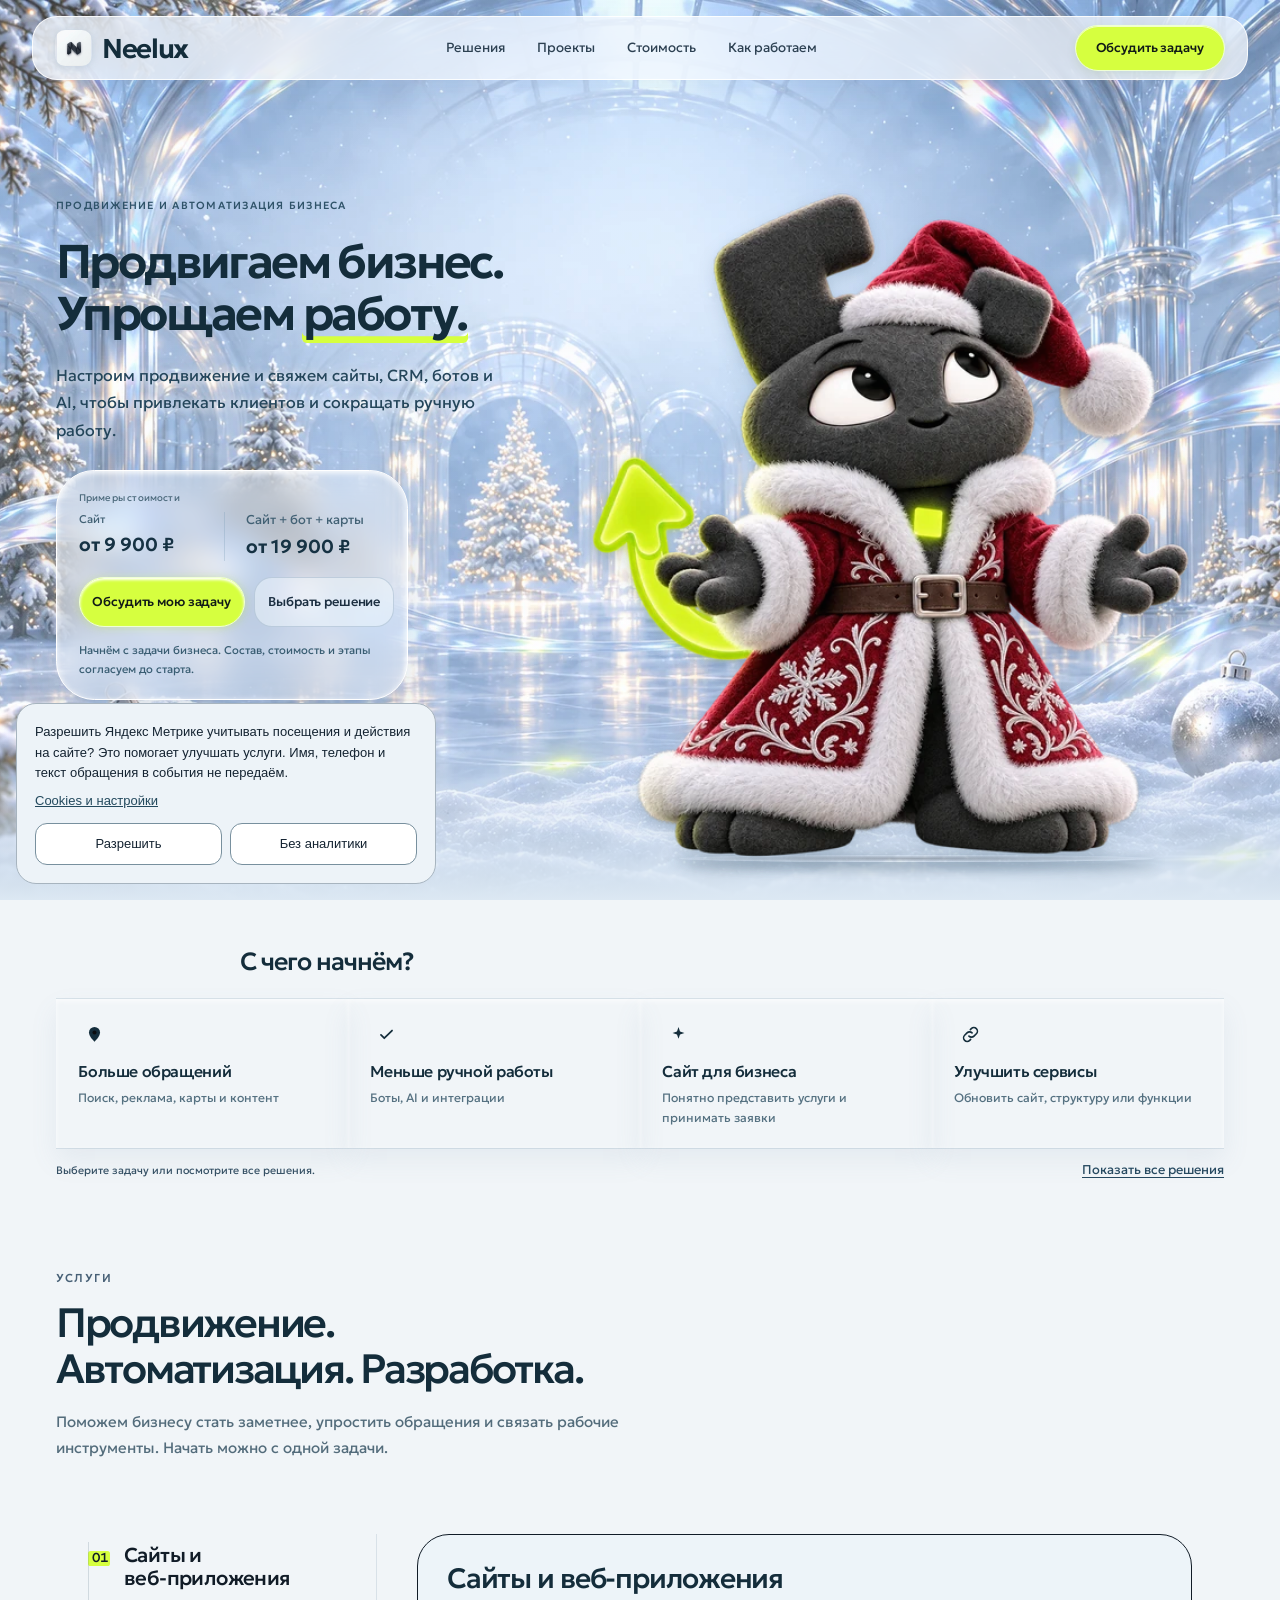
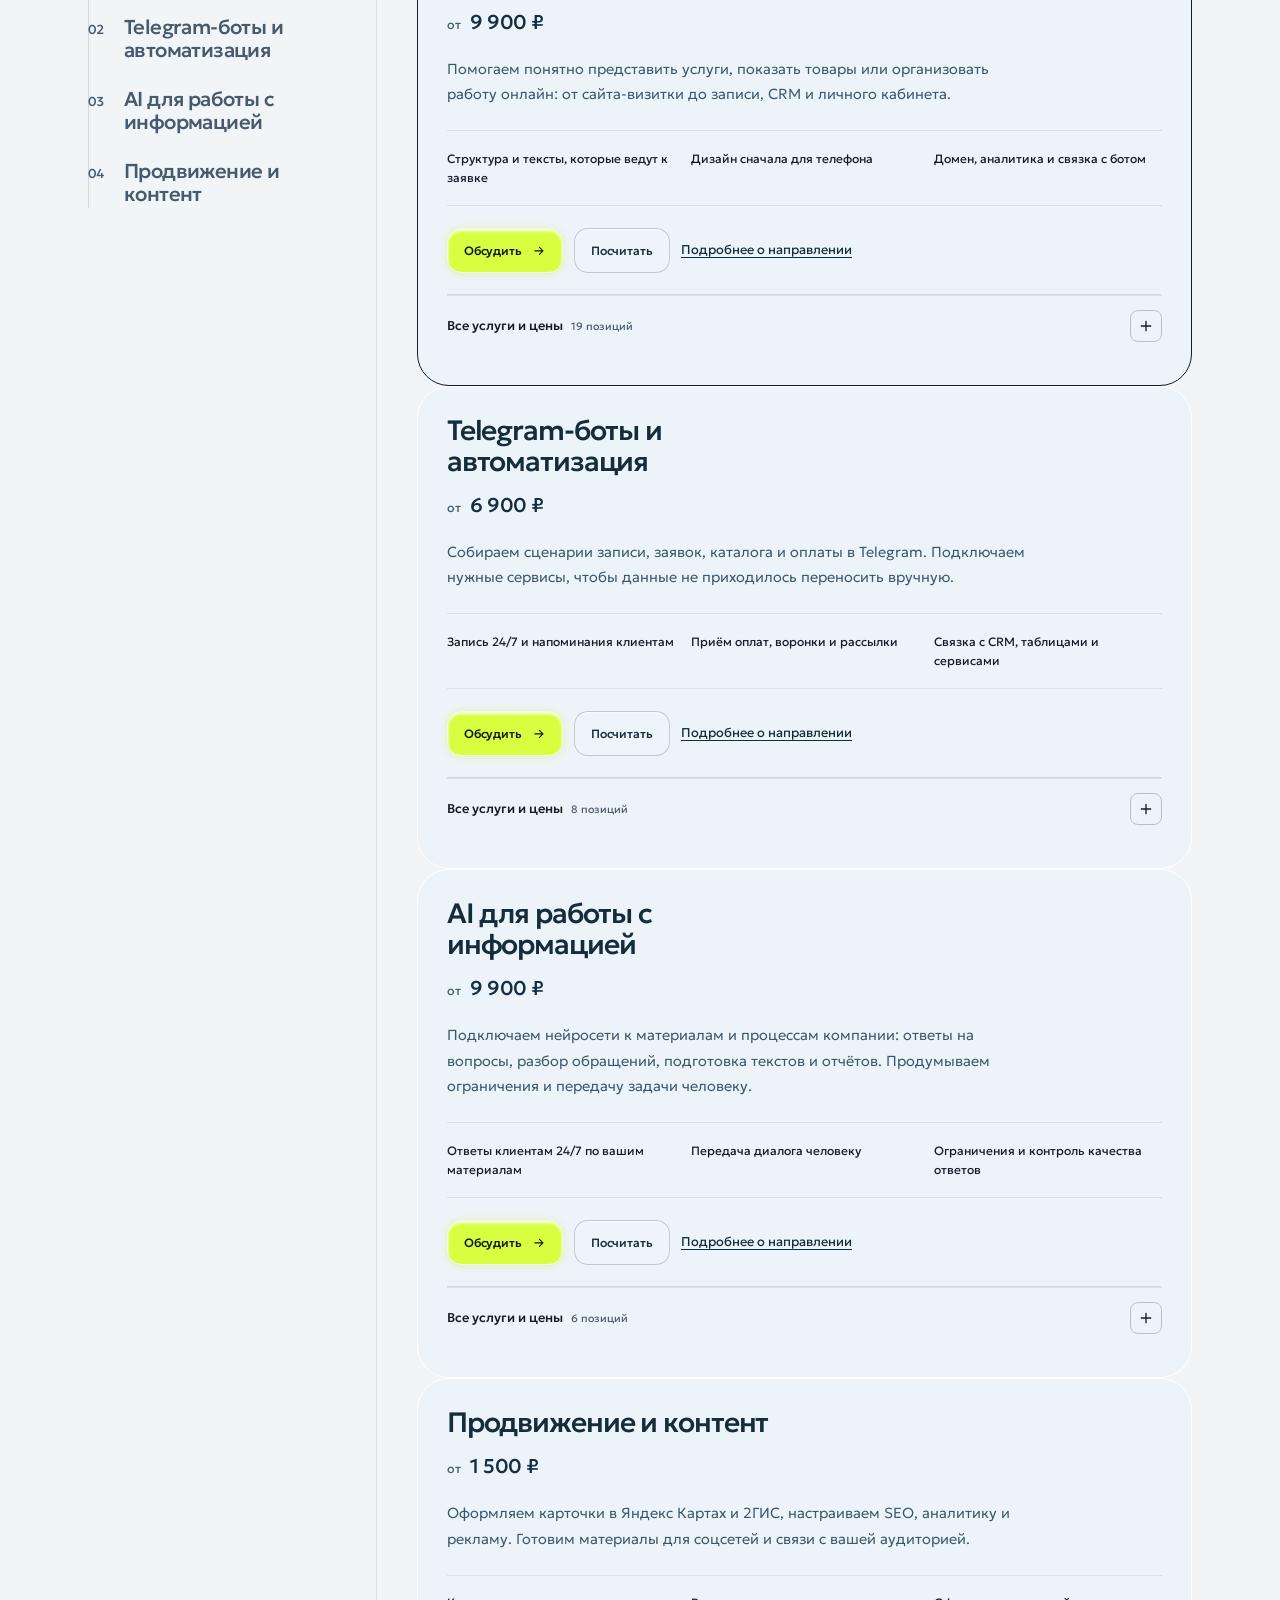
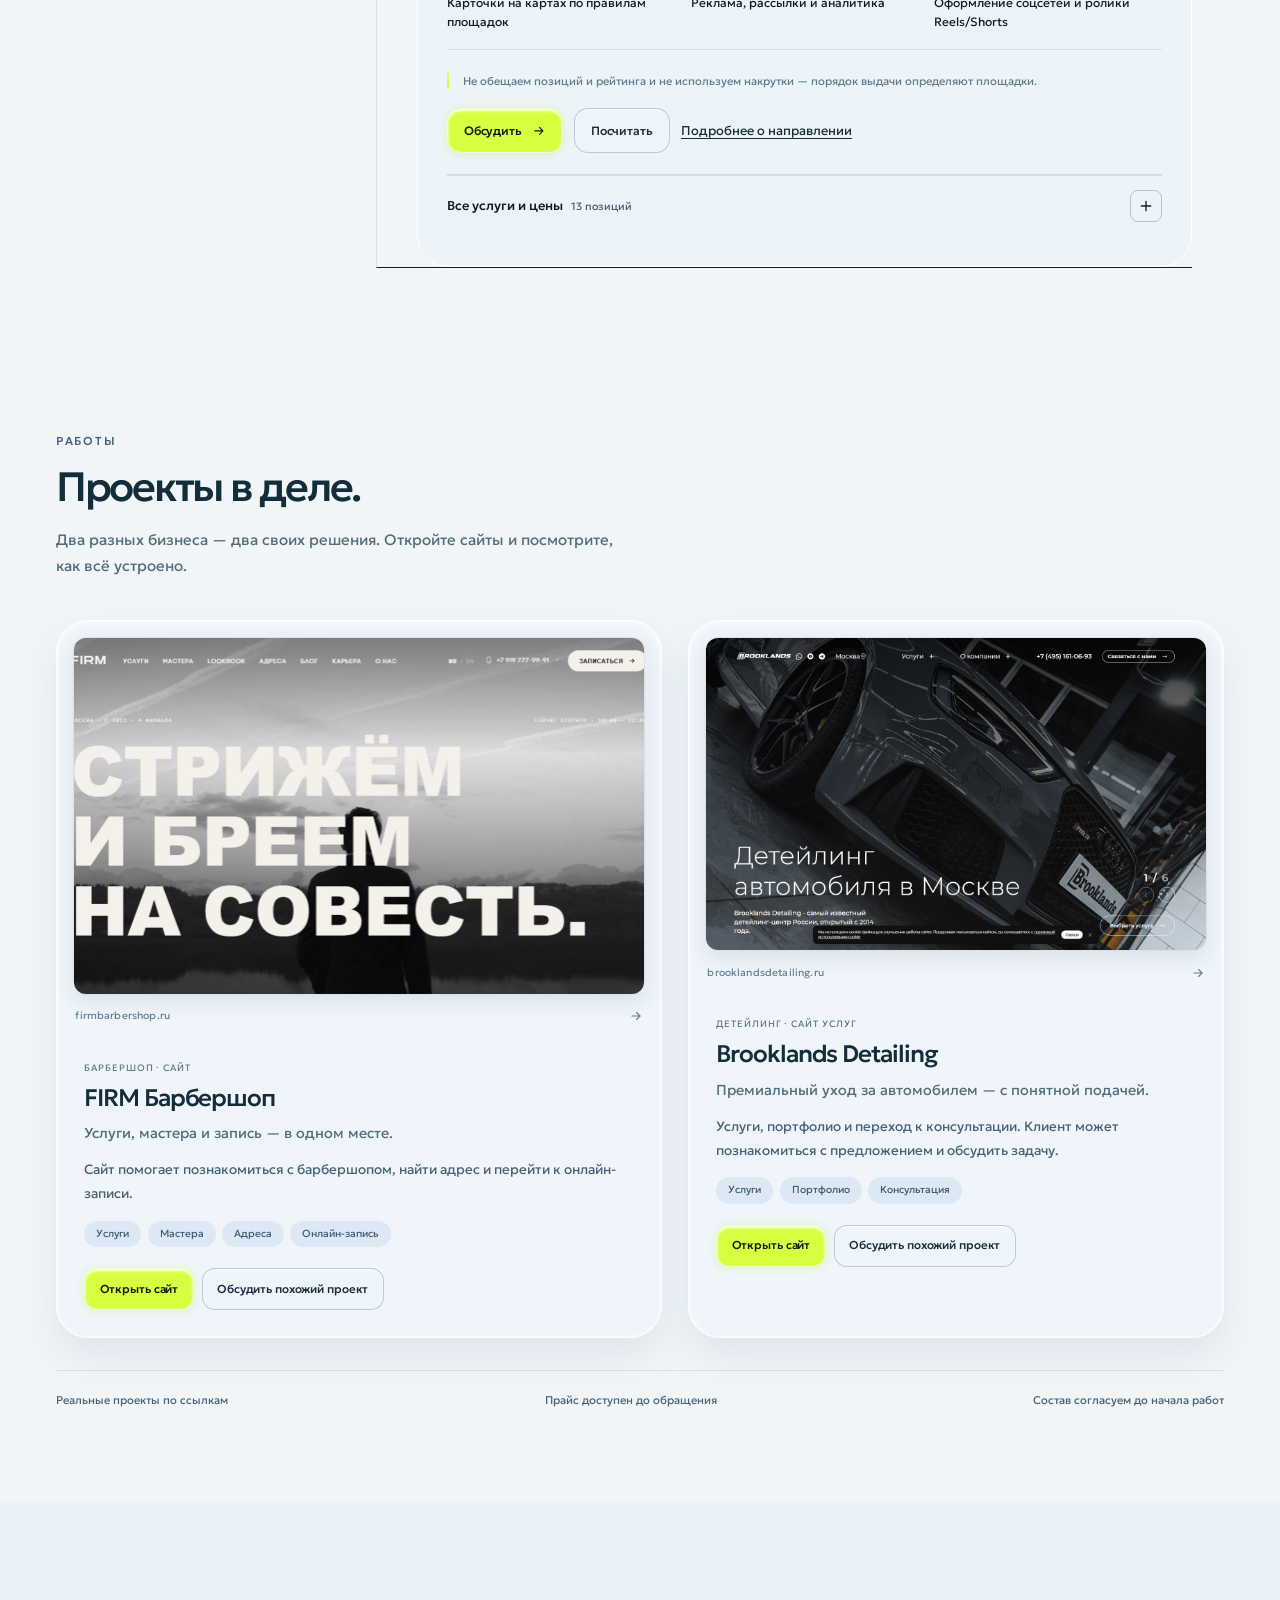
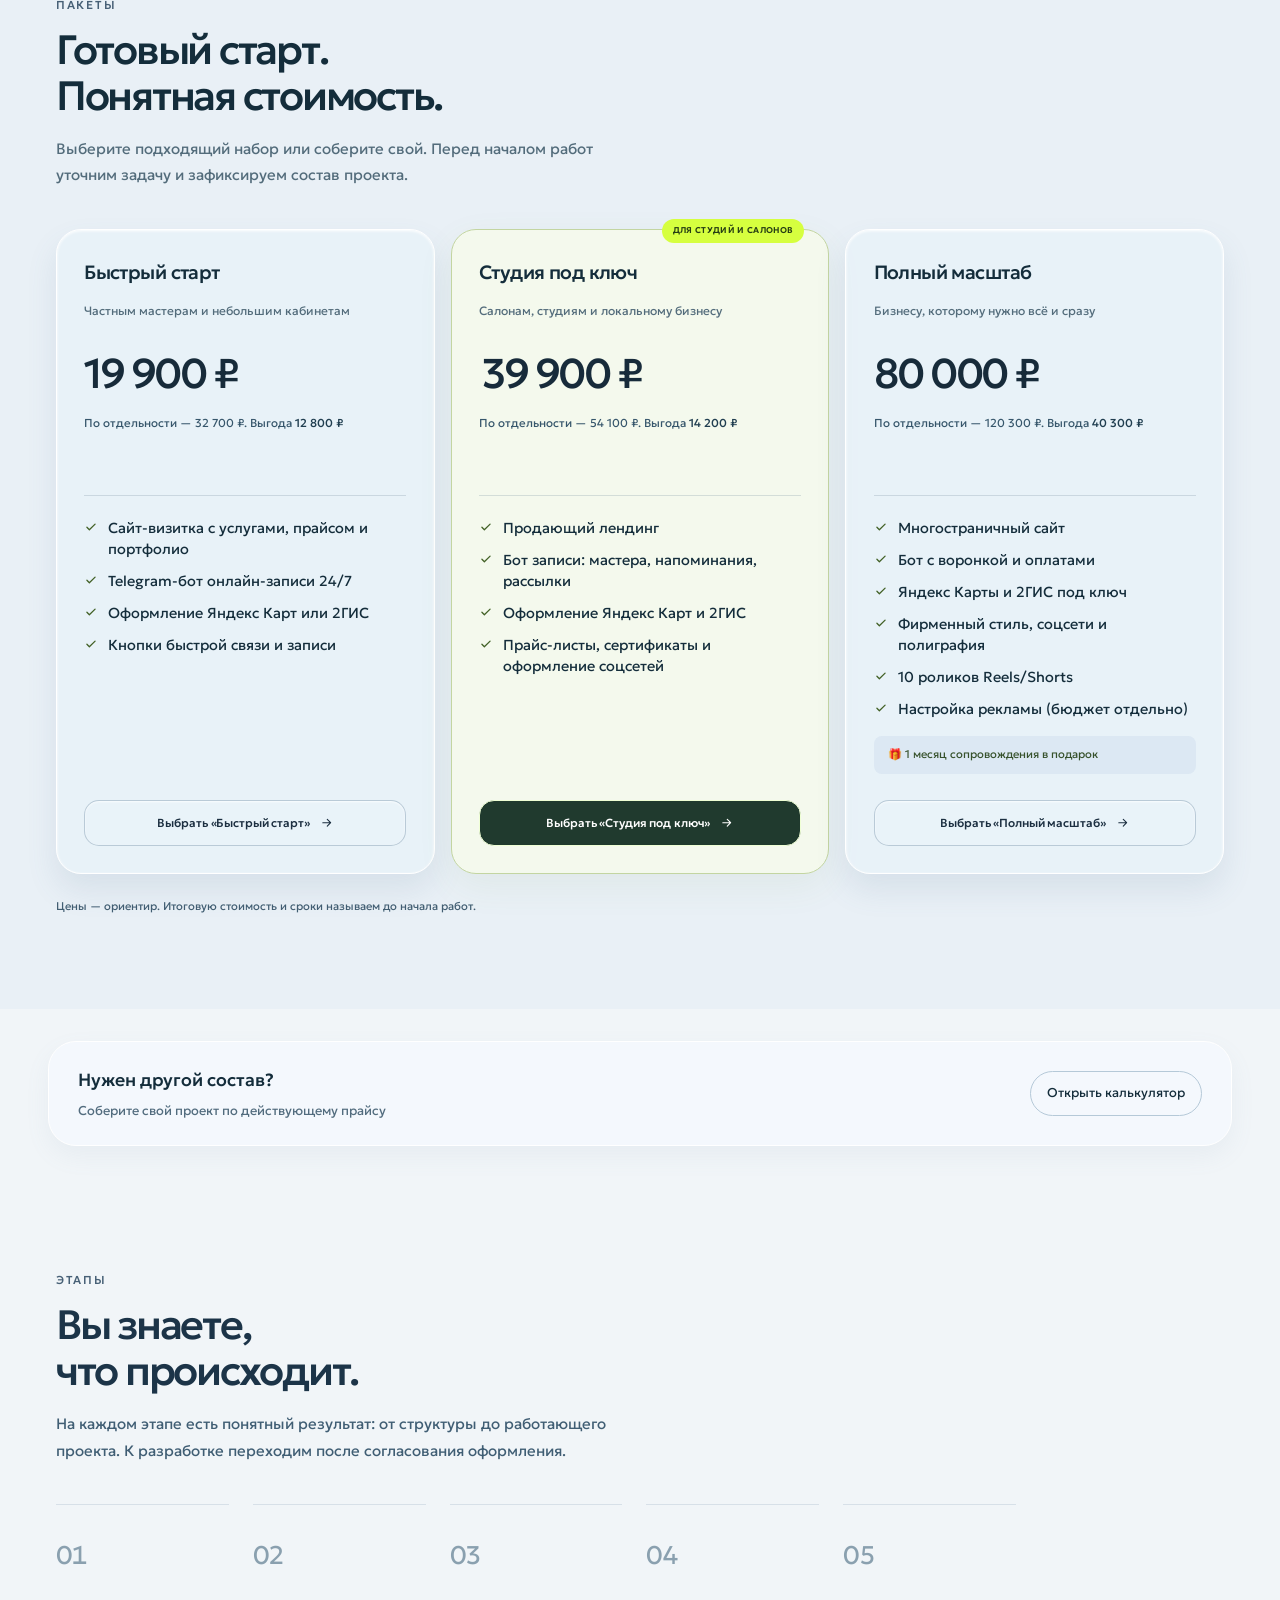
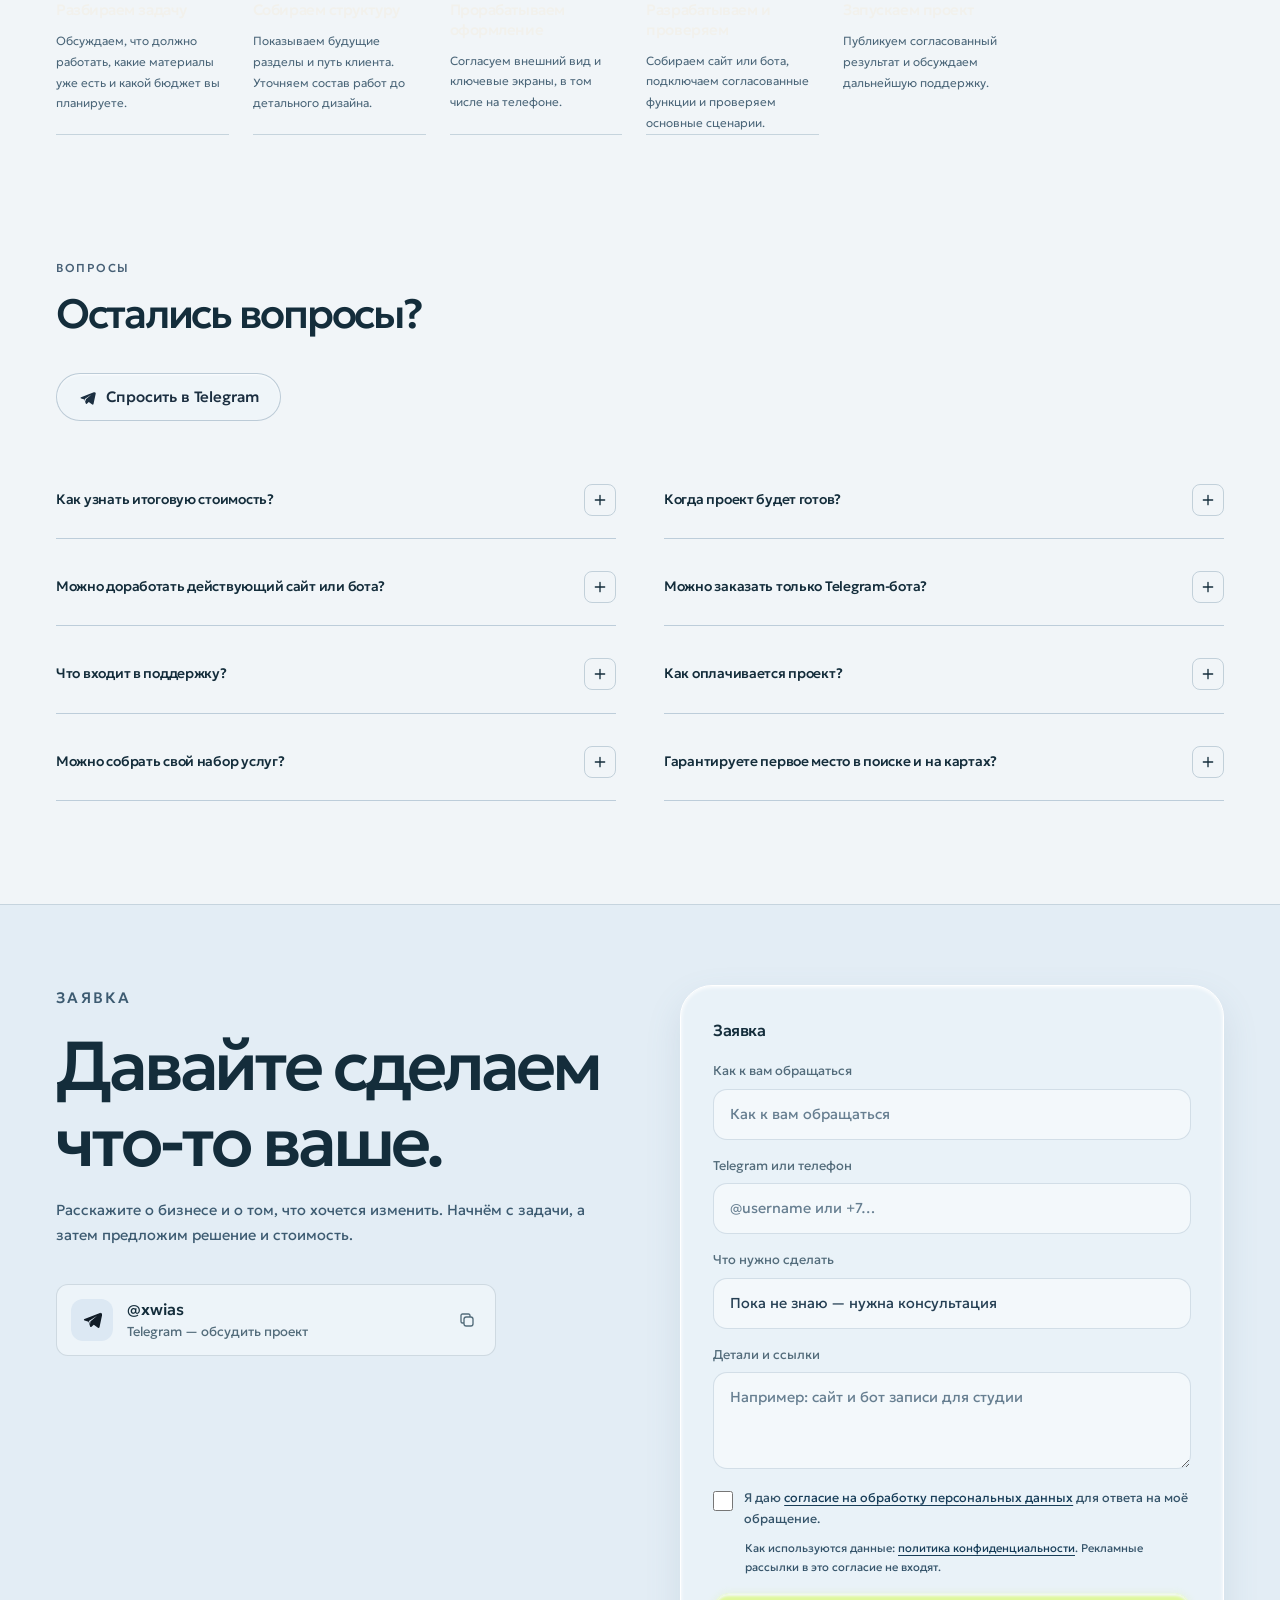
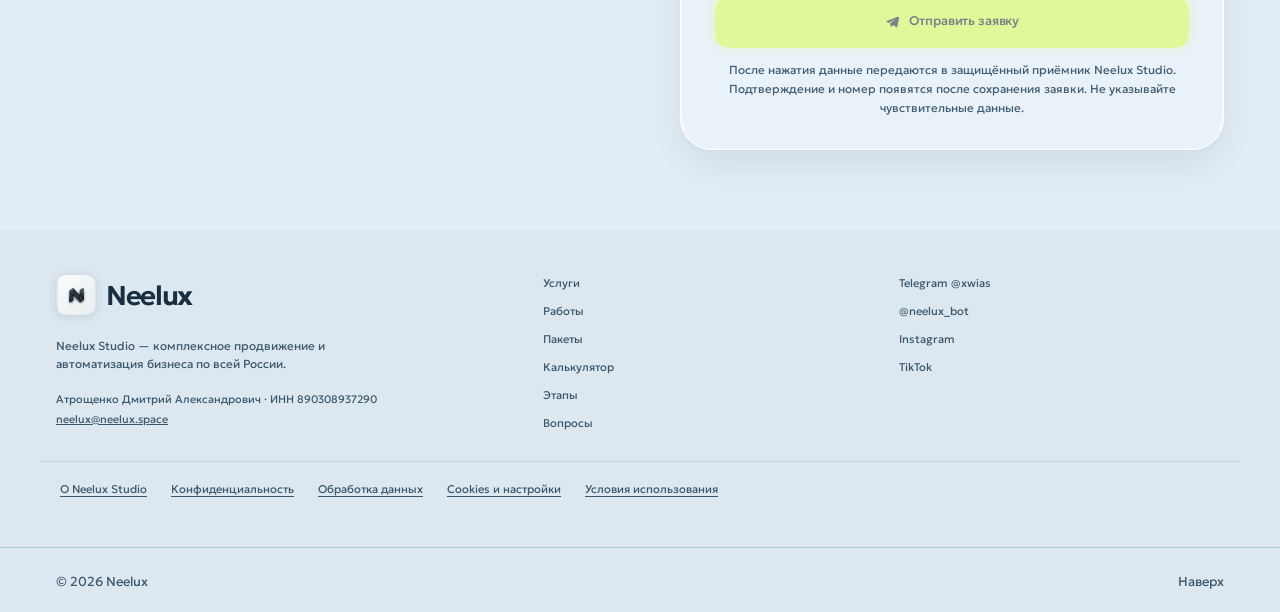
==== commit f083b3ae: "Connect website form to verified mailbox receipts" ====
--- a/index.html
+++ b/index.html
@@ -1,242 +1,243 @@
-<!DOCTYPE html>
-<html lang="ru">
-<head><meta http-equiv="Content-Security-Policy" content="default-src 'self'; script-src 'self' https://mc.yandex.ru 'sha256-bYowenQqxZMYQ4zXlqSv2wx3evvxvMl7G9zVnFu91V8=' 'sha256-QIP3CLXAr0DqjEXTTZl0m2GQzRm03LV8+fyOHqiGd/M=' 'sha256-hbOHZ7/UOflvZkGOg4G/DJY96XEviTogLqPoNlvlD3o=' 'sha256-81wEFmZ3OXklo0gIBZ+ngFuS64eLbVeHTTYXQNSrXPs=' 'sha256-DZ0VdgSGHZvRTTo2pJKzizP0c1x2WAzoJHtly0HP9OA=' 'sha256-pRlvUw+kEEPcfzlp9B+5tc1V2S9vJfrkmJBjhxkoKPc=' 'sha256-ggRfzshLEFvVt+iGUOoVye08ETVJ+ofjrTDuwk9t5ig=' 'sha256-vEssql+gASzkqpo50mt+VDHF1AygFVRWe3IiSh5h7Uw='; script-src-attr 'none'; style-src 'self' 'unsafe-inline'; img-src 'self' data: blob: https://mc.yandex.ru https://mc.yandex.com; font-src 'self'; connect-src 'self' https://mc.yandex.ru https://mc.yandex.com; object-src 'none'; base-uri 'self'; form-action 'none'"><meta name="referrer" content="strict-origin-when-cross-origin">
-<meta charset="utf-8"><link rel="preload" as="font" type="font/woff2" href="/fonts/33c7fa548616b5f106.woff2" crossorigin="anonymous"><link rel="preload" as="font" type="font/woff2" href="/fonts/25d318ff543c2107f4.woff2" crossorigin="anonymous">
-<meta content="width=device-width, initial-scale=1, viewport-fit=cover" name="viewport">
-<title>Neelux Studio — продвижение и автоматизация бизнеса по России</title>
-<meta content="Продвижение и автоматизация бизнеса по всей России. Поиск, реклама, сайты, CRM, боты и AI — от отдельной задачи до комплексного решения." name="description">
-<meta content="#dbe7f1" name="theme-color">
-<meta content="light" name="color-scheme">
-<link href="https://neelux.space/" rel="canonical">
-<meta content="website" property="og:type">
-<meta content="ru_RU" property="og:locale">
-<meta content="Neelux Studio" property="og:site_name">
-<meta content="https://neelux.space/" property="og:url">
-<meta content="Продвижение и автоматизация бизнеса — Neelux Studio" property="og:title">
-<meta content="Продвижение и автоматизация бизнеса по всей России. Поиск, реклама, сайты, CRM, боты и AI — от отдельной задачи до комплексного решения." property="og:description">
-<meta content="https://neelux.space/og-cover.jpg" property="og:image">
-<link href="favicon.ico" rel="icon" sizes="48x48">
-<link href="logo-n.webp" rel="icon" type="image/webp">
-<link href="apple-touch-icon.png" rel="apple-touch-icon">
-
-
-
-<link as="image" href="newyear/rig/mascot-open.webp" rel="preload" imagesrcset="newyear/rig/mascot-open-640.webp 640w, newyear/rig/mascot-open-960.webp 960w, newyear/rig/mascot-open.webp 1254w" imagesizes="(max-width:760px) min(432px, calc(100vw - 32px)), 720px">
-<link href="site.css?v=20261021d" rel="stylesheet">
-<script type="application/ld+json">{"@context":"https://schema.org","@graph":[{"@type":"Organization","name":"Neelux Studio","url":"https://neelux.space/","description":"Комплексное продвижение и автоматизация бизнеса: поиск, реклама, сайты, CRM, боты и AI.","sameAs":["https://t.me/neelux_bot","https://instagram.com/neelux1","https://tiktok.com/@neelux0","https://yandex.ru/profile/156557378853"],"contactPoint":[{"@type":"ContactPoint","contactType":"sales","url":"https://t.me/xwias","availableLanguage":["ru"]},{"@type":"ContactPoint","contactType":"customer support","email":"neelux@neelux.space","availableLanguage":["ru"]}],"@id":"https://neelux.space/#organization","logo":"https://neelux.space/logo-n.webp","areaServed":{"@type":"Country","name":"Россия"},"alternateName":"Neelux","email":"neelux@neelux.space","taxID":"890308937290","mainEntityOfPage":{"@id":"https://neelux.space/about.html#webpage"}},{"@type":"WebSite","@id":"https://neelux.space/#website","url":"https://neelux.space/","name":"Neelux Studio","alternateName":"Neelux","inLanguage":"ru-RU","publisher":{"@id":"https://neelux.space/#organization"}},{"@type":"WebPage","@id":"https://neelux.space/#webpage","url":"https://neelux.space/","name":"Продвижение и автоматизация бизнеса — Neelux Studio","description":"Продвижение и автоматизация бизнеса по всей России. Поиск, реклама, сайты, CRM, боты и AI — от отдельной задачи до комплексного решения.","inLanguage":"ru-RU","isPartOf":{"@id":"https://neelux.space/#website"},"publisher":{"@id":"https://neelux.space/#organization"},"about":[{"@id":"https://neelux.space/#service-web"},{"@id":"https://neelux.space/#service-promo"},{"@id":"https://neelux.space/#service-ai"},{"@id":"https://neelux.space/#service-bots"}]},{"@type":"Service","@id":"https://neelux.space/#service-web","name":"Разработка сайтов для бизнеса","description":"Создаём сайт под вашу задачу: представить услуги, собрать обращения, показать товары или организовать работу онлайн.","url":"https://neelux.space/services/website-development.html","provider":{"@id":"https://neelux.space/#organization"},"areaServed":{"@type":"Country","name":"Россия"},"mainEntityOfPage":{"@id":"https://neelux.space/services/website-development.html#webpage"}},{"@type":"Service","@id":"https://neelux.space/#service-promo","name":"Продвижение бизнеса в интернете","description":"Помогаем компании стать заметнее в поиске, на картах и в рекламных каналах. Связываем продвижение с сайтом и обработкой обращений.","url":"https://neelux.space/services/business-promotion.html","provider":{"@id":"https://neelux.space/#organization"},"areaServed":{"@type":"Country","name":"Россия"},"mainEntityOfPage":{"@id":"https://neelux.space/services/business-promotion.html#webpage"}},{"@type":"Service","@id":"https://neelux.space/#service-ai","name":"Автоматизация бизнеса и AI","description":"Помогаем сократить повторяющиеся действия: разбирать обращения, искать информацию, готовить ответы и связывать сервисы.","url":"https://neelux.space/services/business-automation.html","provider":{"@id":"https://neelux.space/#organization"},"areaServed":{"@type":"Country","name":"Россия"},"mainEntityOfPage":{"@id":"https://neelux.space/services/business-automation.html#webpage"}},{"@type":"Service","@id":"https://neelux.space/#service-bots","name":"Telegram-боты для бизнеса","description":"Разрабатываем ботов для записи, обращений, каталога, оплаты и повседневных рабочих сценариев.","url":"https://neelux.space/services/telegram-bots.html","provider":{"@id":"https://neelux.space/#organization"},"areaServed":{"@type":"Country","name":"Россия"},"mainEntityOfPage":{"@id":"https://neelux.space/services/telegram-bots.html#webpage"}}]}</script>
-<script>document.documentElement.classList.add('js');setTimeout(function(){if(!window.NEELUX_READY)document.documentElement.classList.remove('js');},3000);</script>
-<meta content="g3vu9Vg8U1frJnB5vKNGFI-XGLZH6_zxIbXREn85_AY" name="google-site-verification"><link href="/fonts/site-fonts.css" rel="stylesheet"><link rel="stylesheet" href="/analytics.css"><script src="/analytics.js" defer></script>  <script type="module" crossorigin src="/assets/index-nIaWdSDs.js"></script>
+<!DOCTYPE html>
+<html lang="ru">
+<head><meta http-equiv="Content-Security-Policy" content="default-src 'self'; script-src 'self' https://mc.yandex.ru 'sha256-bYowenQqxZMYQ4zXlqSv2wx3evvxvMl7G9zVnFu91V8=' 'sha256-QIP3CLXAr0DqjEXTTZl0m2GQzRm03LV8+fyOHqiGd/M=' 'sha256-hbOHZ7/UOflvZkGOg4G/DJY96XEviTogLqPoNlvlD3o=' 'sha256-81wEFmZ3OXklo0gIBZ+ngFuS64eLbVeHTTYXQNSrXPs=' 'sha256-DZ0VdgSGHZvRTTo2pJKzizP0c1x2WAzoJHtly0HP9OA=' 'sha256-pRlvUw+kEEPcfzlp9B+5tc1V2S9vJfrkmJBjhxkoKPc=' 'sha256-ggRfzshLEFvVt+iGUOoVye08ETVJ+ofjrTDuwk9t5ig=' 'sha256-vEssql+gASzkqpo50mt+VDHF1AygFVRWe3IiSh5h7Uw='; script-src-attr 'none'; style-src 'self' 'unsafe-inline'; img-src 'self' data: blob: https://mc.yandex.ru https://mc.yandex.com; font-src 'self'; connect-src 'self' https://neelux-receipts.179-254-115-142.sslip.io https://mc.yandex.ru https://mc.yandex.com; object-src 'none'; base-uri 'self'; form-action 'none'"><meta name="referrer" content="strict-origin-when-cross-origin">
+<meta charset="utf-8"><link rel="preload" as="font" type="font/woff2" href="/fonts/33c7fa548616b5f106.woff2" crossorigin="anonymous"><link rel="preload" as="font" type="font/woff2" href="/fonts/25d318ff543c2107f4.woff2" crossorigin="anonymous">
+<meta content="width=device-width, initial-scale=1, viewport-fit=cover" name="viewport">
+<title>Neelux Studio — продвижение и автоматизация бизнеса по России</title>
+<meta content="Продвижение и автоматизация бизнеса по всей России. Поиск, реклама, сайты, CRM, боты и AI — от отдельной задачи до комплексного решения." name="description">
+<meta content="#dbe7f1" name="theme-color">
+<meta content="light" name="color-scheme">
+<link href="https://neelux.space/" rel="canonical">
+<meta content="website" property="og:type">
+<meta content="ru_RU" property="og:locale">
+<meta content="Neelux Studio" property="og:site_name">
+<meta content="https://neelux.space/" property="og:url">
+<meta content="Продвижение и автоматизация бизнеса — Neelux Studio" property="og:title">
+<meta content="Продвижение и автоматизация бизнеса по всей России. Поиск, реклама, сайты, CRM, боты и AI — от отдельной задачи до комплексного решения." property="og:description">
+<meta content="https://neelux.space/og-cover.jpg" property="og:image">
+<link href="favicon.ico" rel="icon" sizes="48x48">
+<link href="logo-n.webp" rel="icon" type="image/webp">
+<link href="apple-touch-icon.png" rel="apple-touch-icon">
+
+
+
+<link as="image" href="newyear/rig/mascot-open.webp" rel="preload" imagesrcset="newyear/rig/mascot-open-640.webp 640w, newyear/rig/mascot-open-960.webp 960w, newyear/rig/mascot-open.webp 1254w" imagesizes="(max-width:760px) min(432px, calc(100vw - 32px)), 720px">
+<link href="site.css?v=20261021d" rel="stylesheet">
+<script type="application/ld+json">{"@context":"https://schema.org","@graph":[{"@type":"Organization","name":"Neelux Studio","url":"https://neelux.space/","description":"Комплексное продвижение и автоматизация бизнеса: поиск, реклама, сайты, CRM, боты и AI.","sameAs":["https://t.me/neelux_bot","https://instagram.com/neelux1","https://tiktok.com/@neelux0","https://yandex.ru/profile/156557378853"],"contactPoint":[{"@type":"ContactPoint","contactType":"sales","url":"https://t.me/xwias","availableLanguage":["ru"]},{"@type":"ContactPoint","contactType":"customer support","email":"neelux@neelux.space","availableLanguage":["ru"]}],"@id":"https://neelux.space/#organization","logo":"https://neelux.space/logo-n.webp","areaServed":{"@type":"Country","name":"Россия"},"alternateName":"Neelux","email":"neelux@neelux.space","taxID":"890308937290","mainEntityOfPage":{"@id":"https://neelux.space/about.html#webpage"}},{"@type":"WebSite","@id":"https://neelux.space/#website","url":"https://neelux.space/","name":"Neelux Studio","alternateName":"Neelux","inLanguage":"ru-RU","publisher":{"@id":"https://neelux.space/#organization"}},{"@type":"WebPage","@id":"https://neelux.space/#webpage","url":"https://neelux.space/","name":"Продвижение и автоматизация бизнеса — Neelux Studio","description":"Продвижение и автоматизация бизнеса по всей России. Поиск, реклама, сайты, CRM, боты и AI — от отдельной задачи до комплексного решения.","inLanguage":"ru-RU","isPartOf":{"@id":"https://neelux.space/#website"},"publisher":{"@id":"https://neelux.space/#organization"},"about":[{"@id":"https://neelux.space/#service-web"},{"@id":"https://neelux.space/#service-promo"},{"@id":"https://neelux.space/#service-ai"},{"@id":"https://neelux.space/#service-bots"}]},{"@type":"Service","@id":"https://neelux.space/#service-web","name":"Разработка сайтов для бизнеса","description":"Создаём сайт под вашу задачу: представить услуги, собрать обращения, показать товары или организовать работу онлайн.","url":"https://neelux.space/services/website-development.html","provider":{"@id":"https://neelux.space/#organization"},"areaServed":{"@type":"Country","name":"Россия"},"mainEntityOfPage":{"@id":"https://neelux.space/services/website-development.html#webpage"}},{"@type":"Service","@id":"https://neelux.space/#service-promo","name":"Продвижение бизнеса в интернете","description":"Помогаем компании стать заметнее в поиске, на картах и в рекламных каналах. Связываем продвижение с сайтом и обработкой обращений.","url":"https://neelux.space/services/business-promotion.html","provider":{"@id":"https://neelux.space/#organization"},"areaServed":{"@type":"Country","name":"Россия"},"mainEntityOfPage":{"@id":"https://neelux.space/services/business-promotion.html#webpage"}},{"@type":"Service","@id":"https://neelux.space/#service-ai","name":"Автоматизация бизнеса и AI","description":"Помогаем сократить повторяющиеся действия: разбирать обращения, искать информацию, готовить ответы и связывать сервисы.","url":"https://neelux.space/services/business-automation.html","provider":{"@id":"https://neelux.space/#organization"},"areaServed":{"@type":"Country","name":"Россия"},"mainEntityOfPage":{"@id":"https://neelux.space/services/business-automation.html#webpage"}},{"@type":"Service","@id":"https://neelux.space/#service-bots","name":"Telegram-боты для бизнеса","description":"Разрабатываем ботов для записи, обращений, каталога, оплаты и повседневных рабочих сценариев.","url":"https://neelux.space/services/telegram-bots.html","provider":{"@id":"https://neelux.space/#organization"},"areaServed":{"@type":"Country","name":"Россия"},"mainEntityOfPage":{"@id":"https://neelux.space/services/telegram-bots.html#webpage"}}]}</script>
+<script>document.documentElement.classList.add('js');setTimeout(function(){if(!window.NEELUX_READY)document.documentElement.classList.remove('js');},3000);</script>
+<meta content="g3vu9Vg8U1frJnB5vKNGFI-XGLZH6_zxIbXREn85_AY" name="google-site-verification">+<link href="/fonts/site-fonts.css" rel="stylesheet"><link rel="stylesheet" href="/analytics.css"><script src="/lead-receipt.js" defer></script><script src="/analytics.js" defer></script>  <script type="module" crossorigin src="/assets/index-DTVMXtyl.js"></script>
   <link rel="stylesheet" crossorigin href="/assets/index-BGNPzsAT.css">
-</head>
-<body>
-<svg aria-hidden="true" height="0" style="position:absolute" width="0">
-<symbol id="i-arr" viewbox="0 0 24 24"><path d="M5 12h14M13 6l6 6-6 6" fill="none" stroke="currentColor" stroke-linecap="round" stroke-linejoin="round" stroke-width="2" /></symbol>
-<symbol id="i-check" viewbox="0 0 24 24"><path d="M5 12.5l4.2 4.2L19 7" fill="none" stroke="currentColor" stroke-linecap="round" stroke-linejoin="round" stroke-width="2.2" /></symbol>
-<symbol id="i-plus" viewbox="0 0 24 24"><path d="M12 5v14M5 12h14" fill="none" stroke="currentColor" stroke-linecap="round" stroke-width="2" /></symbol>
-<symbol id="i-pause" viewbox="0 0 24 24"><path d="M8 5v14M16 5v14" fill="none" stroke="currentColor" stroke-linecap="round" stroke-width="2.4" /></symbol>
-<symbol id="i-play" viewbox="0 0 24 24"><path d="M8 5.5v13l11-6.5z" fill="currentColor" /></symbol>
-<symbol id="i-tg" viewbox="0 0 24 24"><path d="M21.5 4.2 2.9 11.4c-1 .4-1 1.6.1 1.9l4.6 1.4 1.8 5.5c.2.7 1.1.9 1.6.4l2.6-2.4 4.8 3.5c.7.5 1.6.1 1.8-.7l3.1-14.6c.2-1-.7-1.8-1.7-1.5zM9.6 14.3l-.3 3.6-1.3-4.1 9.4-6.1-7.8 6.6z" fill="currentColor" /></symbol>
-<symbol id="i-ig" viewbox="0 0 24 24"><rect fill="none" height="17" rx="5" stroke="currentColor" stroke-width="1.8" width="17" x="3.5" y="3.5" /><circle cx="12" cy="12" fill="none" r="4" stroke="currentColor" stroke-width="1.8" /><circle cx="17.2" cy="6.8" fill="currentColor" r="1.1" /></symbol>
-<symbol id="i-tt" viewbox="0 0 24 24"><path d="M14.5 3c.3 2.4 1.8 4 4.5 4.2v3.1c-1.6.1-3-.4-4.4-1.3v6.1c0 3.6-2.7 5.9-5.8 5.9a5.6 5.6 0 0 1-5.7-5.6c0-3.5 3-6 6.5-5.4v3.2c-1.6-.4-3.2.6-3.2 2.2 0 1.4 1.1 2.4 2.5 2.4 1.5 0 2.6-1 2.6-2.9V3z" fill="currentColor" /></symbol>
-<symbol id="i-calc" viewbox="0 0 24 24"><rect fill="none" height="18" rx="3" stroke="currentColor" stroke-width="1.8" width="14" x="5" y="3" /><path d="M8.5 7.5h7M8.5 12h.01M12 12h.01M15.5 12h.01M8.5 15.5h.01M12 15.5h.01M15.5 15.5h.01" stroke="currentColor" stroke-linecap="round" stroke-width="2.2" /></symbol>
-<symbol id="i-pin" viewbox="0 0 24 24"><path d="M12 21s-7-6.2-7-11.5A7 7 0 0 1 19 9.5C19 14.8 12 21 12 21z" fill="currentColor" /><circle cx="12" cy="9.5" fill="#0b0c0f" r="2.6" /></symbol>
-<symbol id="i-spark" viewbox="0 0 24 24"><path d="M12 2.5l1.9 5.6 5.6 1.9-5.6 1.9L12 17.5l-1.9-5.6L4.5 10l5.6-1.9z" fill="currentColor" /></symbol>
-<symbol id="i-copy" viewbox="0 0 24 24"><rect fill="none" height="12" rx="3" stroke="currentColor" stroke-width="1.8" width="12" x="8" y="8" /><path d="M16 8V6a2 2 0 0 0-2-2H6a2 2 0 0 0-2 2v8a2 2 0 0 0 2 2h2" fill="none" stroke="currentColor" stroke-width="1.8" /></symbol>
-<symbol id="i-link" viewbox="0 0 24 24"><path d="M10 14a4.5 4.5 0 0 0 6.4 0l3-3a4.5 4.5 0 0 0-6.4-6.4l-1.2 1.2M14 10a4.5 4.5 0 0 0-6.4 0l-3 3a4.5 4.5 0 0 0 6.4 6.4l1.2-1.2" fill="none" stroke="currentColor" stroke-linecap="round" stroke-width="2" /></symbol>
-<symbol id="i-doc" viewbox="0 0 24 24"><path d="M7 3h7l5 5v13H7z M14 3v5h5 M10 13h6M10 17h6" fill="none" stroke="currentColor" stroke-linecap="round" stroke-linejoin="round" stroke-width="1.8" /></symbol>
-<symbol id="i-x" viewbox="0 0 24 24"><path d="M6 6l12 12M18 6 6 18" fill="none" stroke="currentColor" stroke-linecap="round" stroke-width="2" /></symbol>
-</svg>
-<a class="skip" href="#main">Перейти к содержанию</a>
-<div aria-hidden="true" class="progress" id="progress"></div>
-<header class="hdr" id="hdr">
-<div class="wrap hdr-in">
-<a aria-label="Neelux — наверх" class="brand" href="#top"><span aria-hidden="true" class="lg"></span>Neelux</a>
-<nav aria-label="Основное меню" class="nav"><a data-nav="services" href="#services">Решения</a><a data-nav="projects" href="#projects">Проекты</a><a data-nav="pricing" href="#pricing">Стоимость</a><a data-nav="process" href="#process">Как работаем</a></nav>
-<a class="btn btn-accent btn-sm hdr-cta" href="#contact">Обсудить задачу</a>
-<button aria-controls="mmenu" aria-expanded="false" aria-label="Открыть меню" class="burger" id="burger" type="button"><span></span><span></span></button>
-</div>
-</header>
-<div aria-label="Меню" class="mmenu" id="mmenu">
-<nav class="wrap"><a data-nav="services" href="#services">Решения</a><a data-nav="projects" href="#projects">Проекты</a><a data-nav="pricing" href="#pricing">Стоимость</a><a data-nav="process" href="#process">Как работаем</a><a href="#faq">Вопросы</a><a class="btn btn-accent" href="#contact">Обсудить задачу</a></nav>
-</div>
-<main id="main">
-<!-- ============ ПЕРВЫЙ ЭКРАН ============ -->
-<section aria-labelledby="heroTitle" class="hero" id="top"><div aria-hidden="true" class="winter-scene"><img alt="" fetchpriority="high" height="1024" src="newyear/rig/atrium-background.webp" srcset="newyear/rig/atrium-background-640.webp 640w, newyear/rig/atrium-background-960.webp 960w, newyear/rig/atrium-background.webp 1586w" sizes="100vw" width="1536"></div>
-<div aria-hidden="true" id="winter-motion"></div><div id="motion-control"></div>
-<div class="wrap panorama"><div class="panorama-title"><p class="kicker">Продвижение и автоматизация бизнеса</p>
-<h1 id="heroTitle"><span class="hero-business-line">Продвигаем бизнес.</span><span class="hero-value-line">Упрощаем <mark>работу.</mark></span></h1><p class="hero-lead">Настроим продвижение и свяжем сайты, CRM, ботов и AI, чтобы привлекать клиентов и сокращать ручную работу.</p></div>
-<div class="scene-floor"><div class="action-panel"><p aria-label="Примеры стоимости: сайт от 9900 рублей; сайт, бот и карты от19900 рублей" class="hero-price"><span class="price-entry">Сайт <b>от 9 900 ₽</b></span><span class="bundle-hint">Сайт + бот + карты <b>от 19 900 ₽</b></span></p>
-<div class="hero-cta"><a class="btn btn-accent btn-lg" href="#contact">Обсудить мою задачу</a><a class="btn btn-ghost btn-lg" href="#services">Выбрать решение</a></div>
-<div class="hero-bottom">Начнём с задачи бизнеса. Состав, стоимость и этапы согласуем до старта.</div></div>
-<figure aria-hidden="true" class="hero-mascot"><div class="mascot-poster"><img alt="" fetchpriority="high" height="1280" src="newyear/rig/mascot-open.webp" srcset="newyear/rig/mascot-open-640.webp 640w, newyear/rig/mascot-open-960.webp 960w, newyear/rig/mascot-open.webp 1254w" sizes="(max-width:760px) min(432px, calc(100vw - 32px)), 720px" width="1280"></div><div id="mascot-rig-slot"></div></figure></div>
-<p class="scene-caption"><span>Работаем по всей России</span><span>Стоимость согласуем до старта</span><a href="#pricing">Посмотреть весь прайс <svg class="i" aria-hidden="true"><use href="#i-arr" /></svg></a></p></div></section>
-<!-- ============ НАПРАВЛЕНИЯ ============ -->
-
-<!-- ============ РАБОТЫ ============ -->
-<!-- ============ КОНЦЕПТЫ ============ -->
-<!-- ============ ПАКЕТЫ ============ -->
-
-<!-- ============ КАЛЬКУЛЯТОР ============ -->
-
-<!-- ============ ЭТАПЫ ============ -->
-
-<!-- ============ FAQ ============ -->
-
-<!-- ============ ЗАЯВКА ============ -->
-
-<section aria-labelledby="taskHeading" class="sec task-picker" id="start"><div class="wrap"><div class="section-intro"><p class="kicker">Ваша задача</p><h2 id="taskHeading">С чего начнём?</h2><p class="sec-lead">Выберите ближайшую задачу — покажем, какие решения можно собрать. Или сразу расскажите о проекте.</p></div><div aria-label="Выбор задачи" class="task-grid" role="group"><button aria-pressed="false" class="task-option" data-task="promote" type="button"><span aria-hidden="true" class="task-symbol"><svg class="i"><use href="#i-pin" /></svg></span><strong>Больше обращений</strong><span>Поиск, реклама, карты и контент</span></button><button aria-pressed="false" class="task-option" data-task="automate" type="button"><span aria-hidden="true" class="task-symbol"><svg class="i"><use href="#i-check" /></svg></span><strong>Меньше ручной работы</strong><span>Боты, AI и интеграции</span></button><button aria-pressed="false" class="task-option" data-task="launch" type="button"><span aria-hidden="true" class="task-symbol"><svg class="i"><use href="#i-spark" /></svg></span><strong>Сайт для бизнеса</strong><span>Понятно представить услуги и принимать заявки</span></button><button aria-pressed="false" class="task-option" data-task="refresh" type="button"><span aria-hidden="true" class="task-symbol"><svg class="i"><use href="#i-link" /></svg></span><strong>Улучшить сервисы</strong><span>Обновить сайт, структуру или функции</span></button></div><div class="task-result"><p aria-live="polite" id="taskResult" role="status">Выберите задачу или посмотрите все решения.</p><a class="text-link" href="#services" id="taskSkip">Показать все решения</a></div></div></section><section aria-labelledby="svcH" class="sec" id="services">
-<div class="wrap">
-<header class="sec-head rv">
-<p class="kicker">Услуги</p>
-<h2 class="h2" id="svcH">Продвижение.
-Автоматизация. Разработка.</h2>
-<p class="sec-lead">Поможем бизнесу стать заметнее, упростить обращения и связать рабочие инструменты. Начать можно с одной задачи.</p>
-</header>
-<div class="dirs solutions-shell">
-<nav aria-label="Направления" class="dir-nav">
-<ol id="dirNav"><li><a aria-current="true" class="is-on" href="#dir-web" data-i="0"><span>01</span>Сайты и веб-⁠приложения</a></li><li><a href="#dir-bots" data-i="1"><span>02</span>Telegram-⁠боты и автоматизация</a></li><li><a href="#dir-ai" data-i="2"><span>03</span>AI для работы с информацией</a></li><li><a href="#dir-promo" data-i="3"><span>04</span>Продвижение и контент</a></li></ol>
-</nav>
-<div class="dir-list" id="dirList"><article class="dir rv is-on" id="dir-web" aria-labelledby="dirh-web"><div class="dir-head"><span class="dir-num">01</span><h3 id="dirh-web">Сайты и веб-⁠приложения</h3><p class="dir-price">от <b>9&#160;900&#160;₽</b></p></div><div class="dir-body"><p class="dir-desc">Помогаем понятно представить услуги, показать товары или организовать работу онлайн: от сайта-визитки до записи, CRM и личного кабинета.</p><ul class="dir-pts"><li>Структура и тексты, которые ведут к заявке</li><li>Дизайн сначала для телефона</li><li>Домен, аналитика и связка с ботом</li></ul><div class="dir-foot"><a class="btn btn-accent btn-sm" href="#contact" data-pick="dir:web">Обсудить<svg class="i"><use href="#i-arr" /></svg></a><a class="btn btn-ghost btn-sm" href="#calc" data-dircalc="web">Посчитать</a><a class="text-link service-read-more" href="/services/website-development.html">Подробнее о направлении</a></div><details class="dir-more"><summary><span>Все услуги и цены<small>19 позиций</small></span><span class="pm"><svg class="i"><use href="#i-plus" /></svg></span></summary><div class="svc-groups"><div class="svc-group"><h4>Сайты</h4><div class="svc"><b>Сайт-визитка</b><span class="pr">от&#160;9&#160;900&#160;₽</span><p>Услуги, портфолио и способы связи на одном небольшом сайте</p><ul><li>Услуги, прайс, портфолио и контакты</li><li>Кнопки записи в Telegram и звонка</li><li>Адаптив под телефоны</li></ul><div class="acts"><a class="btn btn-ghost btn-sm" href="#contact" data-pick="card">Обсудить</a><a class="btn btn-ghost btn-sm" href="#calc" data-calc="card">Посчитать</a></div></div><div class="svc"><b>Лендинг</b><span class="pr">от&#160;16&#160;900&#160;₽</span><p>Одна страница, которая объясняет предложение и помогает оставить заявку</p><ul><li>Структура под заявки</li><li>Форма и кнопки связи</li><li>Адаптив и базовая SEO-разметка</li></ul><div class="acts"><a class="btn btn-ghost btn-sm" href="#contact" data-pick="landing">Обсудить</a><a class="btn btn-ghost btn-sm" href="#calc" data-calc="landing">Посчитать</a></div></div><div class="svc"><b>Многостраничный сайт</b><span class="pr">от&#160;29&#160;900&#160;₽</span><p>Отдельные страницы для услуг, новостей и информации о компании</p><ul><li>Индивидуальная структура</li><li>Страницы услуг и новостей</li><li>Базовая SEO-разметка</li></ul><div class="acts"><a class="btn btn-ghost btn-sm" href="#contact" data-pick="multi">Обсудить</a><a class="btn btn-ghost btn-sm" href="#calc" data-calc="multi">Посчитать</a></div></div><div class="svc"><b>Корпоративный сайт</b><span class="pr">от&#160;29&#160;900&#160;₽</span><p>Сайт компании с услугами, проектами и формами связи</p><ul><li>Дизайн под фирменный стиль</li><li>Разделы компании, услуг и кейсов</li><li>Формы и связка с мессенджерами</li></ul><div class="acts"><a class="btn btn-ghost btn-sm" href="#contact" data-pick="corp">Обсудить</a><a class="btn btn-ghost btn-sm" href="#calc" data-calc="corp">Посчитать</a></div></div><div class="svc"><b>Интернет-магазин</b><span class="pr">от&#160;39&#160;900&#160;₽</span><p>Каталог товаров с корзиной, оформлением заказа и онлайн-оплатой</p><ul><li>Каталог с фильтрами и карточками</li><li>Корзина, оформление и оплата</li><li>Управление товарами</li></ul><p class="cx">Объём таких проектов сильно различается — итог назовём после короткого обсуждения.</p><div class="acts"><a class="btn btn-ghost btn-sm" href="#contact" data-pick="shop">Обсудить</a><a class="btn btn-ghost btn-sm" href="#calc" data-calc="shop">Посчитать</a></div></div><div class="svc"><b>Редизайн сайта</b><span class="pr">от&#160;9&#160;900&#160;₽</span><p>Новая подача действующего сайта с переносом его контента</p><ul><li>Аудит текущего сайта</li><li>Новый дизайн ключевых страниц</li><li>Перенос контента</li></ul><div class="acts"><a class="btn btn-ghost btn-sm" href="#contact" data-pick="redesign">Обсудить</a><a class="btn btn-ghost btn-sm" href="#calc" data-calc="redesign">Посчитать</a></div></div></div><div class="svc-group"><h4>Веб-приложения</h4><div class="svc"><b>Веб-приложение</b><span class="pr">от&#160;34&#160;900&#160;₽</span><p>Веб-сервис с интерфейсом, серверной частью и администрированием</p><ul><li>Прототип и проектирование</li><li>Интерфейс и серверная часть</li><li>Админ-панель</li></ul><p class="cx">Объём таких проектов сильно различается — итог назовём после короткого обсуждения.</p><div class="acts"><a class="btn btn-ghost btn-sm" href="#contact" data-pick="webapp">Обсудить</a><a class="btn btn-ghost btn-sm" href="#calc" data-calc="webapp">Посчитать</a></div></div><div class="svc"><b>CRM-система</b><span class="pr">от&#160;34&#160;900&#160;₽</span><p>Клиенты, сделки, роли команды и отчёты в общей системе</p><ul><li>Карточки клиентов и воронка</li><li>Роли и права сотрудников</li><li>Отчёты и уведомления</li></ul><p class="cx">Объём таких проектов сильно различается — итог назовём после короткого обсуждения.</p><div class="acts"><a class="btn btn-ghost btn-sm" href="#contact" data-pick="crm">Обсудить</a><a class="btn btn-ghost btn-sm" href="#calc" data-calc="crm">Посчитать</a></div></div><div class="svc"><b>Онлайн-запись и бронирование</b><span class="pr">от&#160;19&#160;900&#160;₽</span><p>Выбор услуги, специалиста и времени без ручного согласования</p><ul><li>Выбор услуги, специалиста и времени</li><li>Подтверждения и напоминания</li><li>Кабинет администратора</li></ul><div class="acts"><a class="btn btn-ghost btn-sm" href="#contact" data-pick="booking">Обсудить</a><a class="btn btn-ghost btn-sm" href="#calc" data-calc="booking">Посчитать</a></div></div><div class="svc"><b>Личный кабинет</b><span class="pr">от&#160;14&#160;900&#160;₽</span><p>Личное пространство клиента с профилем и историей обращений</p><ul><li>Регистрация и вход</li><li>История заказов и записей</li><li>Профиль и уведомления</li></ul><div class="acts"><a class="btn btn-ghost btn-sm" href="#contact" data-pick="cabinet">Обсудить</a><a class="btn btn-ghost btn-sm" href="#calc" data-calc="cabinet">Посчитать</a></div></div></div><div class="svc-group"><h4>Дизайн интерфейсов и бренд</h4><div class="svc"><b>UI/UX-дизайн</b><span class="pr">от&#160;7&#160;900&#160;₽</span><p>Прототип и макеты интерфейса сайта, бота или приложения</p><ul><li>Прототипы</li><li>Макеты ключевых экранов</li><li>UI-кит</li></ul><div class="acts"><a class="btn btn-ghost btn-sm" href="#contact" data-pick="uiux">Обсудить</a><a class="btn btn-ghost btn-sm" href="#calc" data-calc="uiux">Посчитать</a></div></div><div class="svc"><b>Дизайн лендинга</b><span class="pr">от&#160;6&#160;900&#160;₽</span><p>Дизайн страницы для компьютера и телефона без разработки</p><ul><li>Структура страницы</li><li>Дизайн для компьютера и телефона</li><li>Исходники в Figma</li></ul><div class="acts"><a class="btn btn-ghost btn-sm" href="#contact" data-pick="land_dsgn">Обсудить</a><a class="btn btn-ghost btn-sm" href="#calc" data-calc="land_dsgn">Посчитать</a></div></div><div class="svc"><b>Логотип</b><span class="pr">от&#160;3&#160;900&#160;₽</span><p>Концепции знака и подготовка выбранного решения к использованию</p><ul><li>Несколько концепций</li><li>Правки выбранного варианта</li><li>Файлы для веба и печати</li></ul><div class="acts"><a class="btn btn-ghost btn-sm" href="#contact" data-pick="logo">Обсудить</a><a class="btn btn-ghost btn-sm" href="#calc" data-calc="logo">Посчитать</a></div></div><div class="svc"><b>Фирменный стиль</b><span class="pr">от&#160;12&#160;900&#160;₽</span><p>Логотип, палитра, шрифты и материалы в едином стиле</p><ul><li>Логотип</li><li>Палитра и типографика</li><li>Носители и шаблоны</li></ul><div class="acts"><a class="btn btn-ghost btn-sm" href="#contact" data-pick="brand">Обсудить</a><a class="btn btn-ghost btn-sm" href="#calc" data-calc="brand">Посчитать</a></div></div><div class="svc"><b>Брендбук</b><span class="pr">от&#160;14&#160;900&#160;₽</span><p>Правила использования визуального языка компании</p><ul><li>Правила использования логотипа</li><li>Цвета, шрифты, графика</li><li>Примеры применения</li></ul><div class="acts"><a class="btn btn-ghost btn-sm" href="#contact" data-pick="brandbook">Обсудить</a><a class="btn btn-ghost btn-sm" href="#calc" data-calc="brandbook">Посчитать</a></div></div></div><div class="svc-group"><h4>Поддержка</h4><div class="svc svc-sup"><b>Доработка сайта или бота</b><span class="pr">от&#160;1&#160;900&#160;₽</span><p>Отдельная правка, новый блок или согласованная функция</p><ul><li>Оценка задачи до начала</li><li>Внесение изменений</li><li>Проверка на устройствах</li></ul><div class="acts"><a class="btn btn-ghost btn-sm" href="#contact" data-pick="fix">Обсудить</a><a class="btn btn-ghost btn-sm" href="#calc" data-calc="fix">Посчитать</a></div></div><div class="svc svc-sup"><b>Сопровождение</b><span class="pr">5&#160;000&#160;₽/мес</span><p>Мелкие правки контента, мониторинг и ежемесячная рассылка</p><ul><li>Мелкие правки контента</li><li>Мониторинг работы сайта и бота</li><li>Ежемесячная рассылка</li></ul><div class="acts"><a class="btn btn-ghost btn-sm" href="#contact" data-pick="support">Обсудить</a></div></div><div class="svc svc-sup"><b>Оптимизация скорости</b><span class="pr">от&#160;3&#160;900&#160;₽</span><p>Проверка загрузки и оптимизация изображений и ресурсов</p><ul><li>Сжатие изображений</li><li>Оптимизация загрузки</li><li>Проверка до и после</li></ul><div class="acts"><a class="btn btn-ghost btn-sm" href="#contact" data-pick="speed">Обсудить</a><a class="btn btn-ghost btn-sm" href="#calc" data-calc="speed">Посчитать</a></div></div><div class="svc svc-sup"><b>Хостинг и домен</b><span class="pr">от&#160;1&#160;900&#160;₽</span><p>Подбор домена, подключение хостинга и SSL-сертификата</p><ul><li>Подбор и подключение домена</li><li>Настройка хостинга</li><li>SSL-сертификат</li></ul><div class="acts"><a class="btn btn-ghost btn-sm" href="#contact" data-pick="hosting">Обсудить</a><a class="btn btn-ghost btn-sm" href="#calc" data-calc="hosting">Посчитать</a></div></div></div><p class="dir-warn">Что влияет на цену: количество страниц и уникальных блоков, тексты и фото, интеграции, роли пользователей, сжатые сроки.</p></div></details></div></article><article class="dir rv" id="dir-bots" aria-labelledby="dirh-bots"><div class="dir-head"><span class="dir-num">02</span><h3 id="dirh-bots">Telegram-⁠боты и автоматизация</h3><p class="dir-price">от <b>6&#160;900&#160;₽</b></p></div><div class="dir-body"><p class="dir-desc">Собираем сценарии записи, заявок, каталога и оплаты в Telegram. Подключаем нужные сервисы, чтобы данные не приходилось переносить вручную.</p><ul class="dir-pts"><li>Запись 24/7 и напоминания клиентам</li><li>Приём оплат, воронки и рассылки</li><li>Связка с CRM, таблицами и сервисами</li></ul><div class="dir-foot"><a class="btn btn-accent btn-sm" href="#contact" data-pick="dir:bots">Обсудить<svg class="i"><use href="#i-arr" /></svg></a><a class="btn btn-ghost btn-sm" href="#calc" data-dircalc="bots">Посчитать</a><a class="text-link service-read-more" href="/services/telegram-bots.html">Подробнее о направлении</a></div><details class="dir-more"><summary><span>Все услуги и цены<small>8 позиций</small></span><span class="pm"><svg class="i"><use href="#i-plus" /></svg></span></summary><div class="svc-groups"><div class="svc-group"><h4>Боты</h4><div class="svc"><b>Бот-визитка</b><span class="pr">от&#160;8&#160;900&#160;₽</span><p>Услуги, цены, портфолио и ответы на вопросы внутри Telegram</p><ul><li>Меню услуг и цен</li><li>Портфолио и FAQ</li><li>Перевод на администратора</li></ul><div class="acts"><a class="btn btn-ghost btn-sm" href="#contact" data-pick="bot_card">Обсудить</a><a class="btn btn-ghost btn-sm" href="#calc" data-calc="bot_card">Посчитать</a></div></div><div class="svc"><b>Бот онлайн-записи и заявок</b><span class="pr">от&#160;14&#160;900&#160;₽</span><p>Сценарий записи с напоминаниями и базой клиентов</p><ul><li>Выбор услуги, мастера и времени</li><li>Напоминания клиентам</li><li>База клиентов и рассылки</li></ul><div class="acts"><a class="btn btn-ghost btn-sm" href="#contact" data-pick="bot_lead">Обсудить</a><a class="btn btn-ghost btn-sm" href="#calc" data-calc="bot_lead">Посчитать</a></div></div><div class="svc"><b>Бот с оплатой и интеграциями</b><span class="pr">от&#160;24&#160;900&#160;₽</span><p>Продажи, приём оплат и связь с CRM или таблицами в боте</p><ul><li>Приём оплат</li><li>Воронка и прогрев</li><li>Связка с CRM и таблицами</li></ul><p class="cx">Объём таких проектов сильно различается — итог назовём после короткого обсуждения.</p><div class="acts"><a class="btn btn-ghost btn-sm" href="#contact" data-pick="bot_pay">Обсудить</a><a class="btn btn-ghost btn-sm" href="#calc" data-calc="bot_pay">Посчитать</a></div></div><div class="svc"><b>Telegram Mini App</b><span class="pr">от&#160;19&#160;900&#160;₽</span><p>Каталог, запись или кабинет в интерфейсе внутри Telegram</p><ul><li>Интерфейс как у мобильного приложения</li><li>Вход через Telegram</li><li>Каталог, запись или личный кабинет</li></ul><p class="cx">Объём таких проектов сильно различается — итог назовём после короткого обсуждения.</p><div class="acts"><a class="btn btn-ghost btn-sm" href="#contact" data-pick="miniapp">Обсудить</a><a class="btn btn-ghost btn-sm" href="#calc" data-calc="miniapp">Посчитать</a></div></div></div><div class="svc-group"><h4>Автоматизация и интеграции</h4><div class="svc"><b>Автоматизация в Telegram</b><span class="pr">от&#160;7&#160;900&#160;₽</span><p>Уведомления, автоответы и передача данных между сервисами</p><ul><li>Уведомления о заявках и заказах</li><li>Автоответы и сценарии</li><li>Связка с таблицами и сервисами</li></ul><div class="acts"><a class="btn btn-ghost btn-sm" href="#contact" data-pick="tg_auto">Обсудить</a><a class="btn btn-ghost btn-sm" href="#calc" data-calc="tg_auto">Посчитать</a></div></div><div class="svc"><b>API и интеграции</b><span class="pr">от&#160;6&#160;900&#160;₽</span><p>Интеграции сайта, бота, CRM, таблиц и платёжных систем</p><ul><li>Платёжные системы</li><li>CRM и таблицы</li><li>Сторонние API</li></ul><div class="acts"><a class="btn btn-ghost btn-sm" href="#contact" data-pick="api">Обсудить</a><a class="btn btn-ghost btn-sm" href="#calc" data-calc="api">Посчитать</a></div></div></div><div class="svc-group"><h4>Поддержка</h4><div class="svc svc-sup"><b>Доработка сайта или бота</b><span class="pr">от&#160;1&#160;900&#160;₽</span><p>Отдельная правка, новый блок или согласованная функция</p><ul><li>Оценка задачи до начала</li><li>Внесение изменений</li><li>Проверка на устройствах</li></ul><div class="acts"><a class="btn btn-ghost btn-sm" href="#contact" data-pick="fix">Обсудить</a><a class="btn btn-ghost btn-sm" href="#calc" data-calc="fix">Посчитать</a></div></div><div class="svc svc-sup"><b>Сопровождение</b><span class="pr">5&#160;000&#160;₽/мес</span><p>Мелкие правки контента, мониторинг и ежемесячная рассылка</p><ul><li>Мелкие правки контента</li><li>Мониторинг работы сайта и бота</li><li>Ежемесячная рассылка</li></ul><div class="acts"><a class="btn btn-ghost btn-sm" href="#contact" data-pick="support">Обсудить</a></div></div></div><p class="dir-warn">Что влияет на цену: число сценариев, приём оплат, интеграции с CRM и таблицами, админ-панель.</p></div></details></div></article><article class="dir rv" id="dir-ai" aria-labelledby="dirh-ai"><div class="dir-head"><span class="dir-num">03</span><h3 id="dirh-ai">AI для работы с информацией</h3><p class="dir-price">от <b>9&#160;900&#160;₽</b></p></div><div class="dir-body"><p class="dir-desc">Подключаем нейросети к материалам и процессам компании: ответы на вопросы, разбор обращений, подготовка текстов и отчётов. Продумываем ограничения и передачу задачи человеку.</p><ul class="dir-pts"><li>Ответы клиентам 24/7 по вашим материалам</li><li>Передача диалога человеку</li><li>Ограничения и контроль качества ответов</li></ul><div class="dir-foot"><a class="btn btn-accent btn-sm" href="#contact" data-pick="dir:ai">Обсудить<svg class="i"><use href="#i-arr" /></svg></a><a class="btn btn-ghost btn-sm" href="#calc" data-dircalc="ai">Посчитать</a><a class="text-link service-read-more" href="/services/business-automation.html">Подробнее о направлении</a></div><details class="dir-more"><summary><span>Все услуги и цены<small>6 позиций</small></span><span class="pm"><svg class="i"><use href="#i-plus" /></svg></span></summary><div class="svc-groups"><div class="svc-group"><h4>AI</h4><div class="svc"><b>AI-чат-бот</b><span class="pr">от&#160;9&#160;900&#160;₽</span><p>Ответы на основе ваших материалов с передачей диалога человеку</p><ul><li>Обучение на ваших материалах</li><li>Передача диалога человеку</li><li>Telegram или сайт</li></ul><div class="acts"><a class="btn btn-ghost btn-sm" href="#contact" data-pick="ai_bot">Обсудить</a><a class="btn btn-ghost btn-sm" href="#calc" data-calc="ai_bot">Посчитать</a></div></div><div class="svc"><b>AI-консультант для сайта</b><span class="pr">от&#160;9&#160;900&#160;₽</span><p>Виджет, который отвечает об услугах и помогает оставить контакт</p><ul><li>Виджет на сайте</li><li>Ответы по услугам и ценам</li><li>Сбор контактов</li></ul><div class="acts"><a class="btn btn-ghost btn-sm" href="#contact" data-pick="ai_site">Обсудить</a><a class="btn btn-ghost btn-sm" href="#calc" data-calc="ai_site">Посчитать</a></div></div><div class="svc"><b>AI-автоматизация процессов</b><span class="pr">от&#160;14&#160;900&#160;₽</span><p>Сценарии обработки обращений, текстов и отчётов с контролем качества</p><ul><li>Разбор рутинных процессов</li><li>Сценарии автоматизации</li><li>Контроль качества ответов</li></ul><p class="cx">Объём таких проектов сильно различается — итог назовём после короткого обсуждения.</p><div class="acts"><a class="btn btn-ghost btn-sm" href="#contact" data-pick="ai_auto">Обсудить</a><a class="btn btn-ghost btn-sm" href="#calc" data-calc="ai_auto">Посчитать</a></div></div><div class="svc"><b>Интеграция нейросетей</b><span class="pr">от&#160;9&#160;900&#160;₽</span><p>Подбор модели и подключение нейросети к вашему продукту</p><ul><li>Подбор модели под задачу</li><li>Подключение по API</li><li>Ограничения и безопасность</li></ul><div class="acts"><a class="btn btn-ghost btn-sm" href="#contact" data-pick="ai_int">Обсудить</a><a class="btn btn-ghost btn-sm" href="#calc" data-calc="ai_int">Посчитать</a></div></div></div><div class="svc-group"><h4>Поддержка</h4><div class="svc svc-sup"><b>Доработка сайта или бота</b><span class="pr">от&#160;1&#160;900&#160;₽</span><p>Отдельная правка, новый блок или согласованная функция</p><ul><li>Оценка задачи до начала</li><li>Внесение изменений</li><li>Проверка на устройствах</li></ul><div class="acts"><a class="btn btn-ghost btn-sm" href="#contact" data-pick="fix">Обсудить</a><a class="btn btn-ghost btn-sm" href="#calc" data-calc="fix">Посчитать</a></div></div><div class="svc svc-sup"><b>Сопровождение</b><span class="pr">5&#160;000&#160;₽/мес</span><p>Мелкие правки контента, мониторинг и ежемесячная рассылка</p><ul><li>Мелкие правки контента</li><li>Мониторинг работы сайта и бота</li><li>Ежемесячная рассылка</li></ul><div class="acts"><a class="btn btn-ghost btn-sm" href="#contact" data-pick="support">Обсудить</a></div></div></div><p class="dir-warn">Что влияет на цену: объём базы знаний, число каналов и интеграций, сложность сценариев — сложные системы считаем после созвона.</p></div></details></div></article><article class="dir rv" id="dir-promo" aria-labelledby="dirh-promo"><div class="dir-head"><span class="dir-num">04</span><h3 id="dirh-promo">Продвижение и контент</h3><p class="dir-price">от <b>1&#160;500&#160;₽</b></p></div><div class="dir-body"><p class="dir-desc">Оформляем карточки в Яндекс Картах и 2ГИС, настраиваем SEO, аналитику и рекламу. Готовим материалы для соцсетей и связи с вашей аудиторией.</p><ul class="dir-pts"><li>Карточки на картах по правилам площадок</li><li>Реклама, рассылки и аналитика</li><li>Оформление соцсетей и ролики Reels/Shorts</li></ul><p class="dir-warn">Не обещаем позиций и рейтинга и не используем накрутки — порядок выдачи определяют площадки.</p><div class="dir-foot"><a class="btn btn-accent btn-sm" href="#contact" data-pick="dir:promo">Обсудить<svg class="i"><use href="#i-arr" /></svg></a><a class="btn btn-ghost btn-sm" href="#calc" data-dircalc="promo">Посчитать</a><a class="text-link service-read-more" href="/services/business-promotion.html">Подробнее о направлении</a></div><details class="dir-more"><summary><span>Все услуги и цены<small>13 позиций</small></span><span class="pm"><svg class="i"><use href="#i-plus" /></svg></span></summary><div class="svc-groups"><div class="svc-group"><h4>Яндекс Карты и 2ГИС</h4><div class="svc"><b>Яндекс Карты или 2ГИС</b><span class="pr">7&#160;900&#160;₽</span><p>Создание или проверка и оформление карточки на одной площадке</p><ul><li>Категории, услуги, график и контакты</li><li>Фото и описание</li><li>Кнопки записи и ссылки на сайт или бота</li></ul><div class="acts"><a class="btn btn-ghost btn-sm" href="#contact" data-pick="map_one">Обсудить</a><a class="btn btn-ghost btn-sm" href="#calc" data-calc="map_one">Посчитать</a></div></div><div class="svc"><b>Яндекс Карты + 2ГИС</b><span class="pr">12&#160;900&#160;₽</span><p>Оформление двух площадок с согласованными данными</p><ul><li>Оформление обеих карточек</li><li>Единые данные на обеих площадках</li><li>Работа с отзывами по правилам площадок</li></ul><div class="acts"><a class="btn btn-ghost btn-sm" href="#contact" data-pick="map_both">Обсудить</a><a class="btn btn-ghost btn-sm" href="#calc" data-calc="map_both">Посчитать</a></div></div></div><div class="svc-group"><h4>Трафик и аналитика</h4><div class="svc"><b>Базовая SEO-настройка</b><span class="pr">от&#160;4&#160;900&#160;₽</span><p>Базовая техническая подготовка сайта к работе с поиском</p><ul><li>Мета-теги и заголовки</li><li>Карта сайта и индексация</li><li>Подключение вебмастеров</li></ul><div class="acts"><a class="btn btn-ghost btn-sm" href="#contact" data-pick="seo">Обсудить</a><a class="btn btn-ghost btn-sm" href="#calc" data-calc="seo">Посчитать</a></div></div><div class="svc"><b>Подключение аналитики</b><span class="pr">от&#160;2&#160;900&#160;₽</span><p>Подключение Метрики, целей на обращения и инструкции</p><ul><li>Установка счётчиков</li><li>Цели на заявки и клики</li><li>Короткая инструкция</li></ul><div class="acts"><a class="btn btn-ghost btn-sm" href="#contact" data-pick="analytics">Обсудить</a><a class="btn btn-ghost btn-sm" href="#calc" data-calc="analytics">Посчитать</a></div></div><div class="svc"><b>Настройка рекламы</b><span class="pr">от&#160;9&#160;900&#160;₽</span><p>Настройка кампаний и креативов; рекламный бюджет оплачивается отдельно</p><ul><li>Настройка кампаний</li><li>Креативы и тексты</li><li>Первичная оптимизация</li></ul><div class="acts"><a class="btn btn-ghost btn-sm" href="#contact" data-pick="ads">Обсудить</a><a class="btn btn-ghost btn-sm" href="#calc" data-calc="ads">Посчитать</a></div></div><div class="svc"><b>Рассылка по базе в Telegram</b><span class="pr">3&#160;500&#160;₽</span><p>Текст, сегментация вашей базы и отправка сообщения в Telegram</p><ul><li>Текст и оформление</li><li>Сегментация базы</li><li>Отправка</li></ul><div class="acts"><a class="btn btn-ghost btn-sm" href="#contact" data-pick="mailing">Обсудить</a><a class="btn btn-ghost btn-sm" href="#calc" data-calc="mailing">Посчитать</a></div></div></div><div class="svc-group"><h4>Контент и соцсети</h4><div class="svc"><b>Оформление соцсетей</b><span class="pr">от&#160;6&#160;900&#160;₽</span><p>Аватар, обложки и шаблоны для профиля Instagram или ВК</p><ul><li>Аватар и обложки</li><li>Шаблоны постов и сторис</li><li>Оформление актуального</li></ul><div class="acts"><a class="btn btn-ghost btn-sm" href="#contact" data-pick="social">Обсудить</a><a class="btn btn-ghost btn-sm" href="#calc" data-calc="social">Посчитать</a></div></div><div class="svc"><b>Прайс-лист, сертификаты, гайды</b><span class="pr">2&#160;500&#160;₽</span><p>Дизайн прайса, сертификата или гайда для печати и интернета</p><ul><li>Дизайн в вашем стиле</li><li>Файлы для печати и соцсетей</li></ul><div class="acts"><a class="btn btn-ghost btn-sm" href="#contact" data-pick="pricelist">Обсудить</a><a class="btn btn-ghost btn-sm" href="#calc" data-calc="pricelist">Посчитать</a></div></div><div class="svc"><b>Рекламные креативы</b><span class="pr">от&#160;1&#160;900&#160;₽</span><p>Рекламные баннеры в нескольких форматах для выбранных площадок</p><ul><li>Креативы под площадки</li><li>Несколько форматов</li><li>Варианты для теста</li></ul><div class="acts"><a class="btn btn-ghost btn-sm" href="#contact" data-pick="creatives">Обсудить</a><a class="btn btn-ghost btn-sm" href="#calc" data-calc="creatives">Посчитать</a></div></div><div class="svc"><b>Монтаж Reels / Shorts</b><span class="pr">1&#160;500&#160;₽</span><p>1 ролик; 5 шт. — 6 500 ₽, 10 шт. — 11 900 ₽</p><ul><li>Монтаж и ритм под тренды</li><li>Титры и музыка</li><li>Формат 9:16</li></ul><div class="acts"><a class="btn btn-ghost btn-sm" href="#contact" data-pick="reels">Обсудить</a><a class="btn btn-ghost btn-sm" href="#calc" data-calc="reels">Посчитать</a></div></div><div class="svc"><b>Монтаж рекламного ролика</b><span class="pr">от&#160;2&#160;900&#160;₽</span><p>Монтаж рекламного ролика с титрами, музыкой и нужными форматами</p><ul><li>Сценарная структура</li><li>Монтаж, титры, музыка</li><li>Форматы под площадки</li></ul><div class="acts"><a class="btn btn-ghost btn-sm" href="#contact" data-pick="ad_video">Обсудить</a><a class="btn btn-ghost btn-sm" href="#calc" data-calc="ad_video">Посчитать</a></div></div></div><div class="svc-group"><h4>Поддержка</h4><div class="svc svc-sup"><b>Ведение карточек</b><span class="pr">от&#160;2&#160;900&#160;₽/мес</span><p>Обновление цен, акций и фото, ответы на отзывы по правилам площадок</p><ul><li>Обновление информации</li><li>Ответы на отзывы</li><li>Ежемесячная сверка данных</li></ul><div class="acts"><a class="btn btn-ghost btn-sm" href="#contact" data-pick="map_care">Обсудить</a></div></div><div class="svc svc-sup"><b>Сопровождение</b><span class="pr">5&#160;000&#160;₽/мес</span><p>Мелкие правки контента, мониторинг и ежемесячная рассылка</p><ul><li>Мелкие правки контента</li><li>Мониторинг работы сайта и бота</li><li>Ежемесячная рассылка</li></ul><div class="acts"><a class="btn btn-ghost btn-sm" href="#contact" data-pick="support">Обсудить</a></div></div></div><p class="dir-warn">Что влияет на цену: число площадок и филиалов, объём контента, рекламный бюджет оплачивается отдельно.</p></div></details></div></article></div>
-</div>
-</div>
-</section><section aria-labelledby="prH" class="sec" id="projects"><span aria-hidden="true" class="anchor-alias" id="concepts"></span>
-<div class="wrap">
-<header class="sec-head rv">
-<p class="kicker">Работы</p>
-<h2 class="h2" id="prH">Проекты в деле.</h2>
-<p class="sec-lead">Два разных бизнеса — два своих решения. Откройте сайты и посмотрите, как всё устроено.</p>
-</header>
-<div class="projs" id="projs">
-<article class="proj case-card"><a aria-label="Открыть сайт FIRM Барбершоп" rel="noopener noreferrer" target="_blank" href="https://firmbarbershop.ru/" class="project-screen-link"><div class="case-preview"><img src="projects/firm-screen.jpg" alt="Главная страница сайта FIRM Барбершоп" loading="lazy" width="1440" height="900"></div><span class="screen-domain">firmbarbershop.ru <svg class="i" aria-hidden="true"><use href="#i-arr" /></svg></span></a><div class="pj-info"><p class="case-sector">Барбершоп · сайт</p><h3>FIRM Барбершоп</h3><p class="pj-sub">Услуги, мастера и запись — в одном месте.</p><p class="pj-text">Сайт помогает познакомиться с барбершопом, найти адрес и перейти к онлайн-записи.</p><ul class="pj-chips"><li>Услуги</li><li>Мастера</li><li>Адреса</li><li>Онлайн-запись</li></ul><div class="pj-acts"><a class="btn btn-accent btn-sm" href="https://firmbarbershop.ru/" target="_blank" rel="noopener noreferrer">Открыть сайт</a><a class="btn btn-ghost btn-sm" href="#contact" data-pick="landing">Обсудить похожий проект</a></div></div></article>
-<article class="proj case-card"><a aria-label="Открыть сайт Brooklands Detailing" rel="noopener noreferrer" target="_blank" href="https://brooklandsdetailing.ru/" class="project-screen-link"><div class="case-preview"><img src="projects/brooklands-screen.jpg" alt="Главная страница сайта Brooklands Detailing" loading="lazy" width="1440" height="900"></div><span class="screen-domain">brooklandsdetailing.ru <svg class="i" aria-hidden="true"><use href="#i-arr" /></svg></span></a><div class="pj-info"><p class="case-sector">Детейлинг · сайт услуг</p><h3>Brooklands Detailing</h3><p class="pj-sub">Премиальный уход за автомобилем — с понятной подачей.</p><p class="pj-text">Услуги, портфолио и переход к консультации. Клиент может познакомиться с предложением и обсудить задачу.</p><ul class="pj-chips"><li>Услуги</li><li>Портфолио</li><li>Консультация</li></ul><div class="pj-acts"><a class="btn btn-accent btn-sm" href="https://brooklandsdetailing.ru/" target="_blank" rel="noopener noreferrer">Открыть сайт</a><a class="btn btn-ghost btn-sm" href="#contact" data-pick="landing">Обсудить похожий проект</a></div></div></article></div>
-<div class="proof-strip"><span>Реальные проекты по ссылкам</span><span>Прайс доступен до обращения</span><span>Состав согласуем до начала работ</span></div></div>
-</section><section aria-labelledby="pkH" class="sec" id="pricing">
-<div class="wrap">
-<header class="sec-head rv">
-<p class="kicker">Пакеты</p>
-<h2 class="h2" id="pkH">Готовый старт.
-Понятная стоимость.</h2>
-<p class="sec-lead">Выберите подходящий набор или соберите свой. Перед началом работ уточним задачу и зафиксируем состав проекта.</p>
-</header>
-<div class="pkgs" id="pkgs"><article class="pkg rv"><div class="top"><h3>Быстрый старт</h3></div><p class="for">Частным мастерам и небольшим кабинетам</p><div class="price">19&#160;900&#160;₽</div><p class="sep">По отдельности — 32&#160;700&#160;₽. Выгода <b>12&#160;800&#160;₽</b></p><ul><li><svg class="i"><use href="#i-check" /></svg><span>Сайт-визитка с услугами, прайсом и портфолио</span></li><li><svg class="i"><use href="#i-check" /></svg><span>Telegram-бот онлайн-записи 24/7</span></li><li><svg class="i"><use href="#i-check" /></svg><span>Оформление Яндекс Карт или 2ГИС</span></li><li><svg class="i"><use href="#i-check" /></svg><span>Кнопки быстрой связи и записи</span></li></ul><a class="btn btn-ghost btn-block" href="#contact" data-pkg="start">Выбрать «Быстрый старт»<svg class="i"><use href="#i-arr" /></svg></a></article><article class="pkg rv pkg--hit d1"><div class="top"><h3>Студия под ключ</h3><span class="hit">Для студий и салонов</span></div><p class="for">Салонам, студиям и локальному бизнесу</p><div class="price">39&#160;900&#160;₽</div><p class="sep">По отдельности — 54&#160;100&#160;₽. Выгода <b>14&#160;200&#160;₽</b></p><ul><li><svg class="i"><use href="#i-check" /></svg><span>Продающий лендинг</span></li><li><svg class="i"><use href="#i-check" /></svg><span>Бот записи: мастера, напоминания, рассылки</span></li><li><svg class="i"><use href="#i-check" /></svg><span>Оформление Яндекс Карт и 2ГИС</span></li><li><svg class="i"><use href="#i-check" /></svg><span>Прайс-листы, сертификаты и оформление соцсетей</span></li></ul><a class="btn btn-accent btn-block" href="#contact" data-pkg="business">Выбрать «Студия под ключ»<svg class="i"><use href="#i-arr" /></svg></a></article><article class="pkg rv d2"><div class="top"><h3>Полный масштаб</h3></div><p class="for">Бизнесу, которому нужно всё и сразу</p><div class="price">80&#160;000&#160;₽</div><p class="sep">По отдельности — 120&#160;300&#160;₽. Выгода <b>40&#160;300&#160;₽</b></p><ul><li><svg class="i"><use href="#i-check" /></svg><span>Многостраничный сайт</span></li><li><svg class="i"><use href="#i-check" /></svg><span>Бот с воронкой и оплатами</span></li><li><svg class="i"><use href="#i-check" /></svg><span>Яндекс Карты и 2ГИС под ключ</span></li><li><svg class="i"><use href="#i-check" /></svg><span>Фирменный стиль, соцсети и полиграфия</span></li><li><svg class="i"><use href="#i-check" /></svg><span>10 роликов Reels/Shorts</span></li><li><svg class="i"><use href="#i-check" /></svg><span>Настройка рекламы (бюджет отдельно)</span></li></ul><p class="gift">🎁 1 месяц сопровождения в подарок</p><a class="btn btn-ghost btn-block" href="#contact" data-pkg="full">Выбрать «Полный масштаб»<svg class="i"><use href="#i-arr" /></svg></a></article></div>
-<p class="note rv">Цены — ориентир. Итоговую стоимость и сроки называем до начала работ.</p>
-<div class="pricing-custom"><div><h3>Нужен другой состав?</h3><p>Отметьте нужные услуги в калькуляторе. Передадим выбранный состав в обсуждение проекта.</p></div><a class="btn btn-ghost" href="#calc">Собрать свой расчёт</a></div></div>
-</section><details id="calculationDrawer" class="calculation-drawer"><summary><span><b>Нужен другой состав?</b><small>Соберите свой проект по действующему прайсу</small></span><span class="drawer-action">Открыть калькулятор</span></summary><section aria-labelledby="clH" class="sec" id="calc">
-<div class="wrap">
-<header class="sec-head rv">
-<p class="kicker">Калькулятор</p>
-<h2 class="h2" id="clH">Рассчитайте свой проект</h2>
-<p class="sec-lead">Три шага: направление, основная услуга и дополнения. Итог всегда виден рядом.</p>
-</header>
-<div class="calc rv">
-<div class="calc-steps">
-<fieldset class="cstep">
-<legend><span class="n">1</span><span class="lg-t">Направление<small>что нужно в первую очередь</small></span></legend>
-<div class="dirpick" id="cCats"><div class="dp"><input type="radio" name="ccat" id="cc-web" value="web" checked><label for="cc-web"><span class="dp-n" aria-hidden="true">01</span><b>Сайты</b><small>от 9&#160;900&#160;₽</small></label></div><div class="dp"><input type="radio" name="ccat" id="cc-bots" value="bots"><label for="cc-bots"><span class="dp-n" aria-hidden="true">02</span><b>Боты</b><small>от 6&#160;900&#160;₽</small></label></div><div class="dp"><input type="radio" name="ccat" id="cc-ai" value="ai"><label for="cc-ai"><span class="dp-n" aria-hidden="true">03</span><b>AI</b><small>от 9&#160;900&#160;₽</small></label></div><div class="dp"><input type="radio" name="ccat" id="cc-promo" value="promo"><label for="cc-promo"><span class="dp-n" aria-hidden="true">04</span><b>Продвижение</b><small>от 1&#160;500&#160;₽</small></label></div></div>
-</fieldset>
-<fieldset class="cstep">
-<legend><span class="n">2</span><span class="lg-t">Основная услуга<small>одна позиция — основа расчёта</small></span></legend>
-<div class="mainpick" id="cMain"><div class="mp-tabs" role="group" aria-label="Подгруппа услуг"><button type="button" class="mp-tab" data-grp="Сайты" aria-pressed="true">Сайты<i aria-hidden="true"></i></button><button type="button" class="mp-tab" data-grp="Веб-приложения" aria-pressed="false">Веб-приложения</button><button type="button" class="mp-tab" data-grp="Дизайн интерфейсов и бренд" aria-pressed="false">Дизайн интерфейсов и бренд</button><button type="button" class="mp-tab" data-grp="Поддержка" aria-pressed="false">Поддержка</button></div><div class="mp-list"><div class="mp"><input type="radio" name="cmain" id="cm-card" value="card"><label for="cm-card"><span class="mp-top"><b>Сайт-визитка</b><em>от&#160;9&#160;900&#160;₽</em></span><small>Услуги, портфолио и способы связи на одном небольшом сайте</small></label></div><div class="mp"><input type="radio" name="cmain" id="cm-landing" value="landing" checked><label for="cm-landing"><span class="mp-top"><b>Лендинг</b><em>от&#160;16&#160;900&#160;₽</em></span><small>Одна страница, которая объясняет предложение и помогает оставить заявку</small></label></div><div class="mp"><input type="radio" name="cmain" id="cm-multi" value="multi"><label for="cm-multi"><span class="mp-top"><b>Многостраничный сайт</b><em>от&#160;29&#160;900&#160;₽</em></span><small>Отдельные страницы для услуг, новостей и информации о компании</small></label></div><div class="mp"><input type="radio" name="cmain" id="cm-corp" value="corp"><label for="cm-corp"><span class="mp-top"><b>Корпоративный сайт</b><em>от&#160;29&#160;900&#160;₽</em></span><small>Сайт компании с услугами, проектами и формами связи</small></label></div><div class="mp"><input type="radio" name="cmain" id="cm-shop" value="shop"><label for="cm-shop"><span class="mp-top"><b>Интернет-магазин</b><em>от&#160;39&#160;900&#160;₽</em></span><small>Каталог товаров с корзиной, оформлением заказа и онлайн-оплатой</small><i class="mp-cx">расчёт после созвона</i></label></div><div class="mp"><input type="radio" name="cmain" id="cm-redesign" value="redesign"><label for="cm-redesign"><span class="mp-top"><b>Редизайн сайта</b><em>от&#160;9&#160;900&#160;₽</em></span><small>Новая подача действующего сайта с переносом его контента</small></label></div></div></div>
-</fieldset>
-<fieldset class="cstep">
-<legend><span class="n">3</span><span class="lg-t">Добавить к проекту<small>по желанию, можно несколько</small></span><em class="cs-count" hidden id="cAddCount"></em></legend>
-<div class="addgroups" id="cAdds"><div class="ag"><p class="mp-h">Карты</p><div class="ag-list"><label class="chipc"><input type="checkbox" value="map_one"><span><i class="chk" aria-hidden="true"></i>Яндекс Карты или 2ГИС<em>7&#160;900&#160;₽</em></span></label><label class="chipc"><input type="checkbox" value="map_both"><span><i class="chk" aria-hidden="true"></i>Яндекс Карты + 2ГИС<em>12&#160;900&#160;₽</em></span></label><label class="chipc"><input type="checkbox" value="map_care"><span><i class="chk" aria-hidden="true"></i>Ведение карточек<em>от&#160;2&#160;900&#160;₽/мес</em></span></label></div></div><div class="ag"><p class="mp-h">Дизайн и контент</p><div class="ag-list"><label class="chipc"><input type="checkbox" value="logo"><span><i class="chk" aria-hidden="true"></i>Логотип<em>от&#160;3&#160;900&#160;₽</em></span></label><label class="chipc"><input type="checkbox" value="brand"><span><i class="chk" aria-hidden="true"></i>Фирменный стиль<em>от&#160;12&#160;900&#160;₽</em></span></label><label class="chipc"><input type="checkbox" value="social"><span><i class="chk" aria-hidden="true"></i>Оформление соцсетей<em>от&#160;6&#160;900&#160;₽</em></span></label><label class="chipc"><input type="checkbox" value="pricelist"><span><i class="chk" aria-hidden="true"></i>Прайс-лист, сертификаты, гайды<em>2&#160;500&#160;₽</em></span></label><label class="chipc"><input type="checkbox" value="creatives"><span><i class="chk" aria-hidden="true"></i>Рекламные креативы<em>от&#160;1&#160;900&#160;₽</em></span></label><label class="chipc"><input type="checkbox" value="reels"><span><i class="chk" aria-hidden="true"></i>Монтаж Reels / Shorts<em>1&#160;500&#160;₽</em></span></label></div></div><div class="ag"><p class="mp-h">Продвижение</p><div class="ag-list"><label class="chipc"><input type="checkbox" value="ads"><span><i class="chk" aria-hidden="true"></i>Настройка рекламы<em>от&#160;9&#160;900&#160;₽</em></span></label><label class="chipc"><input type="checkbox" value="mailing"><span><i class="chk" aria-hidden="true"></i>Рассылка по базе в Telegram<em>3&#160;500&#160;₽</em></span></label><label class="chipc"><input type="checkbox" value="seo"><span><i class="chk" aria-hidden="true"></i>Базовая SEO-настройка<em>от&#160;4&#160;900&#160;₽</em></span></label><label class="chipc"><input type="checkbox" value="analytics"><span><i class="chk" aria-hidden="true"></i>Подключение аналитики<em>от&#160;2&#160;900&#160;₽</em></span></label></div></div><div class="ag"><p class="mp-h">Техническое и AI</p><div class="ag-list"><label class="chipc"><input type="checkbox" value="api"><span><i class="chk" aria-hidden="true"></i>API и интеграции<em>от&#160;6&#160;900&#160;₽</em></span></label><label class="chipc"><input type="checkbox" value="ai_site"><span><i class="chk" aria-hidden="true"></i>AI-консультант для сайта<em>от&#160;9&#160;900&#160;₽</em></span></label><label class="chipc"><input type="checkbox" value="hosting"><span><i class="chk" aria-hidden="true"></i>Хостинг и домен<em>от&#160;1&#160;900&#160;₽</em></span></label></div></div><div class="ag"><p class="mp-h">Поддержка</p><div class="ag-list"><label class="chipc"><input type="checkbox" value="support"><span><i class="chk" aria-hidden="true"></i>Сопровождение<em>5&#160;000&#160;₽/мес</em></span></label></div></div></div>
-</fieldset>
-<div aria-hidden="true" class="cbar" id="cBar">
-<span><small>Предварительно</small><b id="cBarSum">—</b></span>
-<button class="btn btn-accent btn-sm" id="cBarGo" tabindex="-1" type="button">К итогу<svg class="i i-down"><use href="#i-arr" /></svg></button>
-</div>
-</div>
-<div class="calc-side">
-<aside aria-live="polite" class="calc-res dark" id="calcRes">
-<div class="cr-top"><p class="cr-k">Предварительная стоимость</p><button class="cr-reset" id="cReset" type="button">Начать заново</button></div>
-<p class="cr-sum" id="cSum">от&#160;16&#160;900&#160;₽</p>
-<p class="cr-mo" hidden id="cMo">+ 0&#160;₽ в месяц</p>
-<ul class="cr-list" id="cList"><li><span class="cl-n">Лендинг<i>основа</i></span><span class="cl-p">от&#160;16&#160;900&#160;₽</span><span class="cl-x" aria-hidden="true"></span></li></ul>
-<div class="cr-pkg" hidden id="cTip"></div>
-<p class="cr-warn" id="cWarn"><b>Это ориентир.</b> На стоимость влияют: количество страниц и уникальных блоков, тексты и фото, интеграции, роли пользователей, сжатые сроки.</p>
-<button class="btn btn-accent btn-block" id="cSend" type="button">Обсудить этот расчёт</button>
-<div class="cr-acts">
-<button class="btn btn-ghost btn-sm" id="cShare" type="button">Ссылка на расчёт</button>
-<button class="btn btn-ghost btn-sm" id="cPdf" type="button">Сохранить PDF</button>
-</div><div class="calc-share-box" hidden id="calcShareBox"><label for="calcShareUrl">Ссылка на ваш расчёт</label><input aria-label="Ссылка на ваш расчёт" id="calcShareUrl" readonly type="url"><p>Сохраните её, чтобы вернуться к выбранному составу.</p></div>
-</aside>
-</div>
-</div>
-</div>
-</section></details><section aria-labelledby="psH" class="sec sec--dark dark" id="process">
-<div class="wrap steps-grid">
-<header class="sec-head steps-head rv">
-<p class="kicker">Этапы</p>
-<h2 class="h2" id="psH">Вы знаете,
-что происходит.</h2>
-<p class="sec-lead">На каждом этапе есть понятный результат: от структуры до работающего проекта. К разработке переходим после согласования оформления.</p>
-</header>
-<ol class="steps" id="steps">
-<li class="step"><span class="sn">01</span><div><h3>Разбираем задачу</h3><p>Обсуждаем, что должно работать, какие материалы уже есть и какой бюджет вы планируете.</p></div></li>
-<li class="step"><span class="sn">02</span><div><h3>Собираем структуру</h3><p>Показываем будущие разделы и путь клиента. Уточняем состав работ до детального дизайна.</p></div></li>
-<li class="step"><span class="sn">03</span><div><h3>Прорабатываем оформление</h3><p>Согласуем внешний вид и ключевые экраны, в том числе на телефоне.</p></div></li>
-<li class="step"><span class="sn">04</span><div><h3>Разрабатываем и проверяем</h3><p>Собираем сайт или бота, подключаем согласованные функции и проверяем основные сценарии.</p></div></li>
-<li class="step"><span class="sn">05</span><div><h3>Запускаем проект</h3><p>Публикуем согласованный результат и обсуждаем дальнейшую поддержку.</p></div></li>
-</ol>
-</div>
-</section><section aria-labelledby="fqH" class="sec" id="faq">
-<div class="wrap">
-<header class="sec-head sec-head--row rv">
-<div>
-<p class="kicker">Вопросы</p>
-<h2 class="h2" id="fqH">Остались вопросы?</h2>
-</div>
-<a class="btn btn-ghost" href="https://t.me/xwias" rel="noopener noreferrer" target="_blank"><svg class="i"><use href="#i-tg" /></svg>Спросить в Telegram</a>
-</header>
-<div class="faq rv"><details><summary>Как узнать итоговую стоимость?<span class="pm"><svg class="i"><use href="#i-plus" /></svg></span></summary><div class="ans" id="faqPrice">Сайт — от 9&#160;900&#160;₽, Telegram-бот — от 8&#160;900&#160;₽, AI-интеграции — от 9&#160;900&#160;₽, карточка на картах — 7&#160;900&#160;₽, пакеты — от 19&#160;900&#160;₽. Цены «от» — минимальный состав: итог зависит от объёма и называется до начала работ. Прикинуть бюджет можно в <a href="#calc">калькуляторе</a>.</div></details><details><summary>Когда проект будет готов?<span class="pm"><svg class="i"><use href="#i-plus" /></svg></span></summary><div class="ans">Срок зависит от объёма и функций. Обсудим его вместе с составом работ. Если есть важная дата запуска, укажите её в заявке.</div></details><details><summary>Можно доработать действующий сайт или бота?<span class="pm"><svg class="i"><use href="#i-plus" /></svg></span></summary><div class="ans">Да. Пришлите ссылку и опишите, что хотите изменить. Посмотрим текущую версию и предложим подходящий объём доработок.</div></details><details><summary>Можно заказать только Telegram-бота?<span class="pm"><svg class="i"><use href="#i-plus" /></svg></span></summary><div class="ans">Да, сайт для этого не обязателен. Бот может работать самостоятельно; при необходимости свяжем его с сайтом или другими сервисами.</div></details><details><summary>Что входит в поддержку?<span class="pm"><svg class="i"><use href="#i-plus" /></svg></span></summary><div class="ans" id="faqSupport">Остаёмся на связи. Разовые доработки — от 1&#160;900&#160;₽, сопровождение — 5&#160;000&#160;₽/мес: правки цен, акций и дат, мониторинг и рассылки. Ведение карточек на картах — 2&#160;900&#160;₽/мес. В пакете «Полный масштаб» первый месяц сопровождения — в подарок.</div></details><details><summary>Как оплачивается проект?<span class="pm"><svg class="i"><use href="#i-plus" /></svg></span></summary><div class="ans">Порядок оплаты согласуем при обсуждении вместе с составом работ и итоговой стоимостью.</div></details><details><summary>Можно собрать свой набор услуг?<span class="pm"><svg class="i"><use href="#i-plus" /></svg></span></summary><div class="ans">Да. Выберите нужное в калькуляторе или опишите задачу. Проверим, какие услуги нужны и подходит ли один из готовых пакетов.</div></details><details><summary>Гарантируете первое место в поиске и на картах?<span class="pm"><svg class="i"><use href="#i-plus" /></svg></span></summary><div class="ans">Нет. Позиции определяют площадки и поисковые системы. Мы можем настроить техническую часть сайта, оформить карточки, поддерживать информацию и работать с согласованными каналами продвижения.</div></details></div>
-</div>
-</section><section aria-labelledby="ctH" class="contact" id="contact">
-<div class="wrap contact-grid">
-<div class="contact-copy rv">
-<p class="kicker">Заявка</p>
-<h2 class="h2" id="ctH">Давайте сделаем
-что-то ваше.</h2>
-<p class="sec-lead">Расскажите о бизнесе и о том, что хочется изменить. Начнём с задачи, а затем предложим решение и стоимость.</p>
-<ul class="contacts">
-<li><a href="https://t.me/xwias" rel="noopener noreferrer" target="_blank"><span class="ic"><svg class="i"><use href="#i-tg" /></svg></span><span><b>@xwias</b><small>Telegram — обсудить проект</small></span></a><button aria-label="Скопировать ник @xwias" class="copy" data-copy="@xwias" type="button"><svg class="i"><use href="#i-copy" /></svg></button></li>
-
-
-
-</ul>
-
-</div>
-<div class="form-card rv">
-<form action="/" method="post" id="form" novalidate><p class="selection-note" hidden id="selectedTaskForm"></p>
-<h3>Заявка</h3>
-<div class="field"><label for="fName">Как к вам обращаться</label><input maxlength="80" aria-describedby="eName" autocomplete="name" id="fName" name="name" placeholder="Как к вам обращаться" required><span class="err" id="eName"></span></div>
-<div class="field"><label for="fContact">Telegram или телефон</label><input maxlength="100" aria-describedby="eContact" autocomplete="tel" id="fContact" name="contact" placeholder="@username или +7…" required><span class="err" id="eContact"></span></div>
-<div class="field"><label for="fType">Что нужно сделать</label><select id="fType" name="type"><option value="">Пока не знаю — нужна консультация</option><optgroup label="Пакеты"><option value="pkg:start">Пакет «Быстрый старт» — 19&#160;900&#160;₽</option><option value="pkg:business">Пакет «Студия под ключ» — 39&#160;900&#160;₽</option><option value="pkg:full">Пакет «Полный масштаб» — 80&#160;000&#160;₽</option></optgroup><optgroup label="Направления"><option value="dir:web">Сайты и веб-приложения — обсудить задачу</option><option value="dir:bots">Telegram-боты и автоматизация — обсудить задачу</option><option value="dir:ai">AI для работы с информацией — обсудить задачу</option><option value="dir:promo">Продвижение и контент — обсудить задачу</option></optgroup><optgroup label="Сайты и веб-приложения"><option value="card">Сайт-визитка — от&#160;9&#160;900&#160;₽</option><option value="landing">Лендинг — от&#160;16&#160;900&#160;₽</option><option value="multi">Многостраничный сайт — от&#160;29&#160;900&#160;₽</option><option value="corp">Корпоративный сайт — от&#160;29&#160;900&#160;₽</option><option value="shop">Интернет-магазин — от&#160;39&#160;900&#160;₽</option><option value="redesign">Редизайн сайта — от&#160;9&#160;900&#160;₽</option><option value="webapp">Веб-приложение — от&#160;34&#160;900&#160;₽</option><option value="crm">CRM-система — от&#160;34&#160;900&#160;₽</option><option value="booking">Онлайн-запись и бронирование — от&#160;19&#160;900&#160;₽</option><option value="cabinet">Личный кабинет — от&#160;14&#160;900&#160;₽</option><option value="uiux">UI/UX-дизайн — от&#160;7&#160;900&#160;₽</option><option value="land_dsgn">Дизайн лендинга — от&#160;6&#160;900&#160;₽</option><option value="logo">Логотип — от&#160;3&#160;900&#160;₽</option><option value="brand">Фирменный стиль — от&#160;12&#160;900&#160;₽</option><option value="brandbook">Брендбук — от&#160;14&#160;900&#160;₽</option><option value="fix">Доработка сайта или бота — от&#160;1&#160;900&#160;₽</option><option value="support">Сопровождение — 5&#160;000&#160;₽/мес</option><option value="speed">Оптимизация скорости — от&#160;3&#160;900&#160;₽</option><option value="hosting">Хостинг и домен — от&#160;1&#160;900&#160;₽</option></optgroup><optgroup label="Telegram-боты и автоматизация"><option value="bot_card">Бот-визитка — от&#160;8&#160;900&#160;₽</option><option value="bot_lead">Бот онлайн-записи и заявок — от&#160;14&#160;900&#160;₽</option><option value="bot_pay">Бот с оплатой и интеграциями — от&#160;24&#160;900&#160;₽</option><option value="miniapp">Telegram Mini App — от&#160;19&#160;900&#160;₽</option><option value="tg_auto">Автоматизация в Telegram — от&#160;7&#160;900&#160;₽</option><option value="api">API и интеграции — от&#160;6&#160;900&#160;₽</option></optgroup><optgroup label="AI для работы с информацией"><option value="ai_bot">AI-чат-бот — от&#160;9&#160;900&#160;₽</option><option value="ai_site">AI-консультант для сайта — от&#160;9&#160;900&#160;₽</option><option value="ai_auto">AI-автоматизация процессов — от&#160;14&#160;900&#160;₽</option><option value="ai_int">Интеграция нейросетей — от&#160;9&#160;900&#160;₽</option></optgroup><optgroup label="Продвижение и контент"><option value="map_one">Яндекс Карты или 2ГИС — 7&#160;900&#160;₽</option><option value="map_both">Яндекс Карты + 2ГИС — 12&#160;900&#160;₽</option><option value="map_care">Ведение карточек — от&#160;2&#160;900&#160;₽/мес</option><option value="seo">Базовая SEO-настройка — от&#160;4&#160;900&#160;₽</option><option value="analytics">Подключение аналитики — от&#160;2&#160;900&#160;₽</option><option value="ads">Настройка рекламы — от&#160;9&#160;900&#160;₽</option><option value="mailing">Рассылка по базе в Telegram — 3&#160;500&#160;₽</option><option value="social">Оформление соцсетей — от&#160;6&#160;900&#160;₽</option><option value="pricelist">Прайс-лист, сертификаты, гайды — 2&#160;500&#160;₽</option><option value="creatives">Рекламные креативы — от&#160;1&#160;900&#160;₽</option><option value="reels">Монтаж Reels / Shorts — 1&#160;500&#160;₽</option><option value="ad_video">Монтаж рекламного ролика — от&#160;2&#160;900&#160;₽</option></optgroup></select></div>
-<div class="field"><label for="fMsg">Детали и ссылки</label><textarea aria-describedby="eMsg" maxlength="2000" id="fMsg" name="message" placeholder="Например: сайт и бот записи для студии" rows="3"></textarea><span class="err" id="eMsg"></span></div>
-<div class="fcalc" hidden id="fCalc"><span id="fCalcTxt"></span><button aria-label="Убрать расчёт из заявки" id="fCalcDel" type="button"><svg class="i"><use href="#i-x" /></svg></button></div>
-<div aria-hidden="true" class="hp"><label for="fSite">Сайт</label><input autocomplete="off" id="fSite" name="website" tabindex="-1"></div>
-<div class="privacy-choice"><label class="consent-label" for="fConsent"><input type="checkbox" id="fConsent" name="consent" required aria-describedby="eConsent"><span>Я даю <a href="/consent.html" target="_blank" rel="noopener noreferrer">согласие на обработку персональных данных</a> для ответа на моё обращение.</span></label><span class="err" id="eConsent" role="alert"></span><p>Как используются данные: <a href="/privacy.html" target="_blank" rel="noopener noreferrer">политика конфиденциальности</a>. Рекламные рассылки в это согласие не входят.</p></div><button disabled class="btn btn-accent btn-block btn-lg" id="fSubmit" type="submit"><svg class="i"><use href="#i-tg" /></svg><span>Подготовить сообщение в Telegram</span></button>
-<p class="fnote">Данные остаются на этой странице до вашего действия. Кнопка откроет Telegram с черновиком; сообщение отправите вы сами. Не указывайте чувствительные данные.</p>
-<noscript><p class="form-note">Для подготовки сообщения включите JavaScript или напишите напрямую: <a href="mailto:neelux@neelux.space">neelux@neelux.space</a>.</p></noscript></form>
-<div class="done" hidden id="done" tabindex="-1">
-<span class="done-ic"><svg class="i"><use href="#i-check" /></svg></span>
-<h3>Сообщение подготовлено</h3>
-<p>Проверьте текст в открывшемся чате и нажмите «Отправить» в Telegram. Если чат не открылся, используйте кнопку ниже.</p>
-<div class="done-acts"><a class="btn btn-accent" href="https://t.me/xwias" id="doneOpen" rel="noopener noreferrer" target="_blank">Открыть Telegram</a><button class="btn btn-ghost" id="doneNew" type="button">Новая заявка</button></div>
-</div>
-</div>
-</div>
-</section></main>
-<footer class="ftr dark">
-<div class="wrap ftr-in">
-<div class="ftr-brand"><a class="brand" href="#top"><span aria-hidden="true" class="lg"></span>Neelux</a><p>Neelux Studio — комплексное продвижение и автоматизация бизнеса по всей России.</p><p class="operator-contact">Атрощенко Дмитрий Александрович · ИНН 890308937290<br><a href="mailto:neelux@neelux.space">neelux@neelux.space</a></p></div>
-<nav aria-label="Разделы" class="ftr-nav"><a href="#services">Услуги</a><a href="#projects">Работы</a><a href="#pricing">Пакеты</a><a href="#calc">Калькулятор</a><a href="#process">Этапы</a><a href="#faq">Вопросы</a></nav>
-<nav aria-label="Контакты" class="ftr-nav"><a href="https://t.me/xwias" rel="noopener noreferrer" target="_blank">Telegram @xwias</a><a href="https://t.me/neelux_bot" rel="noopener noreferrer" target="_blank">@neelux_bot</a><a href="https://instagram.com/neelux1" rel="noopener noreferrer" target="_blank">Instagram</a><a href="https://tiktok.com/@neelux0" rel="noopener noreferrer" target="_blank">TikTok</a></nav>
-</div>
-<nav aria-label="Документы и сведения" class="legal-links"><a href="/about.html">О Neelux Studio</a><a href="/privacy.html">Конфиденциальность</a><a href="/consent.html">Обработка данных</a><a href="/cookies.html">Cookies и настройки</a><a href="/terms.html">Условия использования</a></nav><div class="wrap ftr-bottom"><span>© <span id="year">2026</span> Neelux</span><a href="#top">Наверх</a></div>
-</footer>
-<div class="mbar" id="mbar"><a class="btn btn-accent" href="#contact">Обсудить проект</a><a aria-label="Калькулятор" class="btn btn-ghost btn-icon" href="#calc"><svg class="i"><use href="#i-calc" /></svg></a></div>
-<div aria-live="polite" class="toast" id="toast" role="status"></div>
-<div aria-hidden="true" class="print-sheet" id="printSheet"></div>
-</body>
+</head>
+<body>
+<svg aria-hidden="true" height="0" style="position:absolute" width="0">
+<symbol id="i-arr" viewbox="0 0 24 24"><path d="M5 12h14M13 6l6 6-6 6" fill="none" stroke="currentColor" stroke-linecap="round" stroke-linejoin="round" stroke-width="2" /></symbol>
+<symbol id="i-check" viewbox="0 0 24 24"><path d="M5 12.5l4.2 4.2L19 7" fill="none" stroke="currentColor" stroke-linecap="round" stroke-linejoin="round" stroke-width="2.2" /></symbol>
+<symbol id="i-plus" viewbox="0 0 24 24"><path d="M12 5v14M5 12h14" fill="none" stroke="currentColor" stroke-linecap="round" stroke-width="2" /></symbol>
+<symbol id="i-pause" viewbox="0 0 24 24"><path d="M8 5v14M16 5v14" fill="none" stroke="currentColor" stroke-linecap="round" stroke-width="2.4" /></symbol>
+<symbol id="i-play" viewbox="0 0 24 24"><path d="M8 5.5v13l11-6.5z" fill="currentColor" /></symbol>
+<symbol id="i-tg" viewbox="0 0 24 24"><path d="M21.5 4.2 2.9 11.4c-1 .4-1 1.6.1 1.9l4.6 1.4 1.8 5.5c.2.7 1.1.9 1.6.4l2.6-2.4 4.8 3.5c.7.5 1.6.1 1.8-.7l3.1-14.6c.2-1-.7-1.8-1.7-1.5zM9.6 14.3l-.3 3.6-1.3-4.1 9.4-6.1-7.8 6.6z" fill="currentColor" /></symbol>
+<symbol id="i-ig" viewbox="0 0 24 24"><rect fill="none" height="17" rx="5" stroke="currentColor" stroke-width="1.8" width="17" x="3.5" y="3.5" /><circle cx="12" cy="12" fill="none" r="4" stroke="currentColor" stroke-width="1.8" /><circle cx="17.2" cy="6.8" fill="currentColor" r="1.1" /></symbol>
+<symbol id="i-tt" viewbox="0 0 24 24"><path d="M14.5 3c.3 2.4 1.8 4 4.5 4.2v3.1c-1.6.1-3-.4-4.4-1.3v6.1c0 3.6-2.7 5.9-5.8 5.9a5.6 5.6 0 0 1-5.7-5.6c0-3.5 3-6 6.5-5.4v3.2c-1.6-.4-3.2.6-3.2 2.2 0 1.4 1.1 2.4 2.5 2.4 1.5 0 2.6-1 2.6-2.9V3z" fill="currentColor" /></symbol>
+<symbol id="i-calc" viewbox="0 0 24 24"><rect fill="none" height="18" rx="3" stroke="currentColor" stroke-width="1.8" width="14" x="5" y="3" /><path d="M8.5 7.5h7M8.5 12h.01M12 12h.01M15.5 12h.01M8.5 15.5h.01M12 15.5h.01M15.5 15.5h.01" stroke="currentColor" stroke-linecap="round" stroke-width="2.2" /></symbol>
+<symbol id="i-pin" viewbox="0 0 24 24"><path d="M12 21s-7-6.2-7-11.5A7 7 0 0 1 19 9.5C19 14.8 12 21 12 21z" fill="currentColor" /><circle cx="12" cy="9.5" fill="#0b0c0f" r="2.6" /></symbol>
+<symbol id="i-spark" viewbox="0 0 24 24"><path d="M12 2.5l1.9 5.6 5.6 1.9-5.6 1.9L12 17.5l-1.9-5.6L4.5 10l5.6-1.9z" fill="currentColor" /></symbol>
+<symbol id="i-copy" viewbox="0 0 24 24"><rect fill="none" height="12" rx="3" stroke="currentColor" stroke-width="1.8" width="12" x="8" y="8" /><path d="M16 8V6a2 2 0 0 0-2-2H6a2 2 0 0 0-2 2v8a2 2 0 0 0 2 2h2" fill="none" stroke="currentColor" stroke-width="1.8" /></symbol>
+<symbol id="i-link" viewbox="0 0 24 24"><path d="M10 14a4.5 4.5 0 0 0 6.4 0l3-3a4.5 4.5 0 0 0-6.4-6.4l-1.2 1.2M14 10a4.5 4.5 0 0 0-6.4 0l-3 3a4.5 4.5 0 0 0 6.4 6.4l1.2-1.2" fill="none" stroke="currentColor" stroke-linecap="round" stroke-width="2" /></symbol>
+<symbol id="i-doc" viewbox="0 0 24 24"><path d="M7 3h7l5 5v13H7z M14 3v5h5 M10 13h6M10 17h6" fill="none" stroke="currentColor" stroke-linecap="round" stroke-linejoin="round" stroke-width="1.8" /></symbol>
+<symbol id="i-x" viewbox="0 0 24 24"><path d="M6 6l12 12M18 6 6 18" fill="none" stroke="currentColor" stroke-linecap="round" stroke-width="2" /></symbol>
+</svg>
+<a class="skip" href="#main">Перейти к содержанию</a>
+<div aria-hidden="true" class="progress" id="progress"></div>
+<header class="hdr" id="hdr">
+<div class="wrap hdr-in">
+<a aria-label="Neelux — наверх" class="brand" href="#top"><span aria-hidden="true" class="lg"></span>Neelux</a>
+<nav aria-label="Основное меню" class="nav"><a data-nav="services" href="#services">Решения</a><a data-nav="projects" href="#projects">Проекты</a><a data-nav="pricing" href="#pricing">Стоимость</a><a data-nav="process" href="#process">Как работаем</a></nav>
+<a class="btn btn-accent btn-sm hdr-cta" href="#contact">Обсудить задачу</a>
+<button aria-controls="mmenu" aria-expanded="false" aria-label="Открыть меню" class="burger" id="burger" type="button"><span></span><span></span></button>
+</div>
+</header>
+<div aria-label="Меню" class="mmenu" id="mmenu">
+<nav class="wrap"><a data-nav="services" href="#services">Решения</a><a data-nav="projects" href="#projects">Проекты</a><a data-nav="pricing" href="#pricing">Стоимость</a><a data-nav="process" href="#process">Как работаем</a><a href="#faq">Вопросы</a><a class="btn btn-accent" href="#contact">Обсудить задачу</a></nav>
+</div>
+<main id="main">
+<!-- ============ ПЕРВЫЙ ЭКРАН ============ -->
+<section aria-labelledby="heroTitle" class="hero" id="top"><div aria-hidden="true" class="winter-scene"><img alt="" fetchpriority="high" height="1024" src="newyear/rig/atrium-background.webp" srcset="newyear/rig/atrium-background-640.webp 640w, newyear/rig/atrium-background-960.webp 960w, newyear/rig/atrium-background.webp 1586w" sizes="100vw" width="1536"></div>
+<div aria-hidden="true" id="winter-motion"></div><div id="motion-control"></div>
+<div class="wrap panorama"><div class="panorama-title"><p class="kicker">Продвижение и автоматизация бизнеса</p>
+<h1 id="heroTitle"><span class="hero-business-line">Продвигаем бизнес.</span><span class="hero-value-line">Упрощаем <mark>работу.</mark></span></h1><p class="hero-lead">Настроим продвижение и свяжем сайты, CRM, ботов и AI, чтобы привлекать клиентов и сокращать ручную работу.</p></div>
+<div class="scene-floor"><div class="action-panel"><p aria-label="Примеры стоимости: сайт от 9900 рублей; сайт, бот и карты от19900 рублей" class="hero-price"><span class="price-entry">Сайт <b>от 9 900 ₽</b></span><span class="bundle-hint">Сайт + бот + карты <b>от 19 900 ₽</b></span></p>
+<div class="hero-cta"><a class="btn btn-accent btn-lg" href="#contact">Обсудить мою задачу</a><a class="btn btn-ghost btn-lg" href="#services">Выбрать решение</a></div>
+<div class="hero-bottom">Начнём с задачи бизнеса. Состав, стоимость и этапы согласуем до старта.</div></div>
+<figure aria-hidden="true" class="hero-mascot"><div class="mascot-poster"><img alt="" fetchpriority="high" height="1280" src="newyear/rig/mascot-open.webp" srcset="newyear/rig/mascot-open-640.webp 640w, newyear/rig/mascot-open-960.webp 960w, newyear/rig/mascot-open.webp 1254w" sizes="(max-width:760px) min(432px, calc(100vw - 32px)), 720px" width="1280"></div><div id="mascot-rig-slot"></div></figure></div>
+<p class="scene-caption"><span>Работаем по всей России</span><span>Стоимость согласуем до старта</span><a href="#pricing">Посмотреть весь прайс <svg class="i" aria-hidden="true"><use href="#i-arr" /></svg></a></p></div></section>
+<!-- ============ НАПРАВЛЕНИЯ ============ -->
+
+<!-- ============ РАБОТЫ ============ -->
+<!-- ============ КОНЦЕПТЫ ============ -->
+<!-- ============ ПАКЕТЫ ============ -->
+
+<!-- ============ КАЛЬКУЛЯТОР ============ -->
+
+<!-- ============ ЭТАПЫ ============ -->
+
+<!-- ============ FAQ ============ -->
+
+<!-- ============ ЗАЯВКА ============ -->
+
+<section aria-labelledby="taskHeading" class="sec task-picker" id="start"><div class="wrap"><div class="section-intro"><p class="kicker">Ваша задача</p><h2 id="taskHeading">С чего начнём?</h2><p class="sec-lead">Выберите ближайшую задачу — покажем, какие решения можно собрать. Или сразу расскажите о проекте.</p></div><div aria-label="Выбор задачи" class="task-grid" role="group"><button aria-pressed="false" class="task-option" data-task="promote" type="button"><span aria-hidden="true" class="task-symbol"><svg class="i"><use href="#i-pin" /></svg></span><strong>Больше обращений</strong><span>Поиск, реклама, карты и контент</span></button><button aria-pressed="false" class="task-option" data-task="automate" type="button"><span aria-hidden="true" class="task-symbol"><svg class="i"><use href="#i-check" /></svg></span><strong>Меньше ручной работы</strong><span>Боты, AI и интеграции</span></button><button aria-pressed="false" class="task-option" data-task="launch" type="button"><span aria-hidden="true" class="task-symbol"><svg class="i"><use href="#i-spark" /></svg></span><strong>Сайт для бизнеса</strong><span>Понятно представить услуги и принимать заявки</span></button><button aria-pressed="false" class="task-option" data-task="refresh" type="button"><span aria-hidden="true" class="task-symbol"><svg class="i"><use href="#i-link" /></svg></span><strong>Улучшить сервисы</strong><span>Обновить сайт, структуру или функции</span></button></div><div class="task-result"><p aria-live="polite" id="taskResult" role="status">Выберите задачу или посмотрите все решения.</p><a class="text-link" href="#services" id="taskSkip">Показать все решения</a></div></div></section><section aria-labelledby="svcH" class="sec" id="services">
+<div class="wrap">
+<header class="sec-head rv">
+<p class="kicker">Услуги</p>
+<h2 class="h2" id="svcH">Продвижение.
+Автоматизация. Разработка.</h2>
+<p class="sec-lead">Поможем бизнесу стать заметнее, упростить обращения и связать рабочие инструменты. Начать можно с одной задачи.</p>
+</header>
+<div class="dirs solutions-shell">
+<nav aria-label="Направления" class="dir-nav">
+<ol id="dirNav"><li><a aria-current="true" class="is-on" href="#dir-web" data-i="0"><span>01</span>Сайты и веб-⁠приложения</a></li><li><a href="#dir-bots" data-i="1"><span>02</span>Telegram-⁠боты и автоматизация</a></li><li><a href="#dir-ai" data-i="2"><span>03</span>AI для работы с информацией</a></li><li><a href="#dir-promo" data-i="3"><span>04</span>Продвижение и контент</a></li></ol>
+</nav>
+<div class="dir-list" id="dirList"><article class="dir rv is-on" id="dir-web" aria-labelledby="dirh-web"><div class="dir-head"><span class="dir-num">01</span><h3 id="dirh-web">Сайты и веб-⁠приложения</h3><p class="dir-price">от <b>9&#160;900&#160;₽</b></p></div><div class="dir-body"><p class="dir-desc">Помогаем понятно представить услуги, показать товары или организовать работу онлайн: от сайта-визитки до записи, CRM и личного кабинета.</p><ul class="dir-pts"><li>Структура и тексты, которые ведут к заявке</li><li>Дизайн сначала для телефона</li><li>Домен, аналитика и связка с ботом</li></ul><div class="dir-foot"><a class="btn btn-accent btn-sm" href="#contact" data-pick="dir:web">Обсудить<svg class="i"><use href="#i-arr" /></svg></a><a class="btn btn-ghost btn-sm" href="#calc" data-dircalc="web">Посчитать</a><a class="text-link service-read-more" href="/services/website-development.html">Подробнее о направлении</a></div><details class="dir-more"><summary><span>Все услуги и цены<small>19 позиций</small></span><span class="pm"><svg class="i"><use href="#i-plus" /></svg></span></summary><div class="svc-groups"><div class="svc-group"><h4>Сайты</h4><div class="svc"><b>Сайт-визитка</b><span class="pr">от&#160;9&#160;900&#160;₽</span><p>Услуги, портфолио и способы связи на одном небольшом сайте</p><ul><li>Услуги, прайс, портфолио и контакты</li><li>Кнопки записи в Telegram и звонка</li><li>Адаптив под телефоны</li></ul><div class="acts"><a class="btn btn-ghost btn-sm" href="#contact" data-pick="card">Обсудить</a><a class="btn btn-ghost btn-sm" href="#calc" data-calc="card">Посчитать</a></div></div><div class="svc"><b>Лендинг</b><span class="pr">от&#160;16&#160;900&#160;₽</span><p>Одна страница, которая объясняет предложение и помогает оставить заявку</p><ul><li>Структура под заявки</li><li>Форма и кнопки связи</li><li>Адаптив и базовая SEO-разметка</li></ul><div class="acts"><a class="btn btn-ghost btn-sm" href="#contact" data-pick="landing">Обсудить</a><a class="btn btn-ghost btn-sm" href="#calc" data-calc="landing">Посчитать</a></div></div><div class="svc"><b>Многостраничный сайт</b><span class="pr">от&#160;29&#160;900&#160;₽</span><p>Отдельные страницы для услуг, новостей и информации о компании</p><ul><li>Индивидуальная структура</li><li>Страницы услуг и новостей</li><li>Базовая SEO-разметка</li></ul><div class="acts"><a class="btn btn-ghost btn-sm" href="#contact" data-pick="multi">Обсудить</a><a class="btn btn-ghost btn-sm" href="#calc" data-calc="multi">Посчитать</a></div></div><div class="svc"><b>Корпоративный сайт</b><span class="pr">от&#160;29&#160;900&#160;₽</span><p>Сайт компании с услугами, проектами и формами связи</p><ul><li>Дизайн под фирменный стиль</li><li>Разделы компании, услуг и кейсов</li><li>Формы и связка с мессенджерами</li></ul><div class="acts"><a class="btn btn-ghost btn-sm" href="#contact" data-pick="corp">Обсудить</a><a class="btn btn-ghost btn-sm" href="#calc" data-calc="corp">Посчитать</a></div></div><div class="svc"><b>Интернет-магазин</b><span class="pr">от&#160;39&#160;900&#160;₽</span><p>Каталог товаров с корзиной, оформлением заказа и онлайн-оплатой</p><ul><li>Каталог с фильтрами и карточками</li><li>Корзина, оформление и оплата</li><li>Управление товарами</li></ul><p class="cx">Объём таких проектов сильно различается — итог назовём после короткого обсуждения.</p><div class="acts"><a class="btn btn-ghost btn-sm" href="#contact" data-pick="shop">Обсудить</a><a class="btn btn-ghost btn-sm" href="#calc" data-calc="shop">Посчитать</a></div></div><div class="svc"><b>Редизайн сайта</b><span class="pr">от&#160;9&#160;900&#160;₽</span><p>Новая подача действующего сайта с переносом его контента</p><ul><li>Аудит текущего сайта</li><li>Новый дизайн ключевых страниц</li><li>Перенос контента</li></ul><div class="acts"><a class="btn btn-ghost btn-sm" href="#contact" data-pick="redesign">Обсудить</a><a class="btn btn-ghost btn-sm" href="#calc" data-calc="redesign">Посчитать</a></div></div></div><div class="svc-group"><h4>Веб-приложения</h4><div class="svc"><b>Веб-приложение</b><span class="pr">от&#160;34&#160;900&#160;₽</span><p>Веб-сервис с интерфейсом, серверной частью и администрированием</p><ul><li>Прототип и проектирование</li><li>Интерфейс и серверная часть</li><li>Админ-панель</li></ul><p class="cx">Объём таких проектов сильно различается — итог назовём после короткого обсуждения.</p><div class="acts"><a class="btn btn-ghost btn-sm" href="#contact" data-pick="webapp">Обсудить</a><a class="btn btn-ghost btn-sm" href="#calc" data-calc="webapp">Посчитать</a></div></div><div class="svc"><b>CRM-система</b><span class="pr">от&#160;34&#160;900&#160;₽</span><p>Клиенты, сделки, роли команды и отчёты в общей системе</p><ul><li>Карточки клиентов и воронка</li><li>Роли и права сотрудников</li><li>Отчёты и уведомления</li></ul><p class="cx">Объём таких проектов сильно различается — итог назовём после короткого обсуждения.</p><div class="acts"><a class="btn btn-ghost btn-sm" href="#contact" data-pick="crm">Обсудить</a><a class="btn btn-ghost btn-sm" href="#calc" data-calc="crm">Посчитать</a></div></div><div class="svc"><b>Онлайн-запись и бронирование</b><span class="pr">от&#160;19&#160;900&#160;₽</span><p>Выбор услуги, специалиста и времени без ручного согласования</p><ul><li>Выбор услуги, специалиста и времени</li><li>Подтверждения и напоминания</li><li>Кабинет администратора</li></ul><div class="acts"><a class="btn btn-ghost btn-sm" href="#contact" data-pick="booking">Обсудить</a><a class="btn btn-ghost btn-sm" href="#calc" data-calc="booking">Посчитать</a></div></div><div class="svc"><b>Личный кабинет</b><span class="pr">от&#160;14&#160;900&#160;₽</span><p>Личное пространство клиента с профилем и историей обращений</p><ul><li>Регистрация и вход</li><li>История заказов и записей</li><li>Профиль и уведомления</li></ul><div class="acts"><a class="btn btn-ghost btn-sm" href="#contact" data-pick="cabinet">Обсудить</a><a class="btn btn-ghost btn-sm" href="#calc" data-calc="cabinet">Посчитать</a></div></div></div><div class="svc-group"><h4>Дизайн интерфейсов и бренд</h4><div class="svc"><b>UI/UX-дизайн</b><span class="pr">от&#160;7&#160;900&#160;₽</span><p>Прототип и макеты интерфейса сайта, бота или приложения</p><ul><li>Прототипы</li><li>Макеты ключевых экранов</li><li>UI-кит</li></ul><div class="acts"><a class="btn btn-ghost btn-sm" href="#contact" data-pick="uiux">Обсудить</a><a class="btn btn-ghost btn-sm" href="#calc" data-calc="uiux">Посчитать</a></div></div><div class="svc"><b>Дизайн лендинга</b><span class="pr">от&#160;6&#160;900&#160;₽</span><p>Дизайн страницы для компьютера и телефона без разработки</p><ul><li>Структура страницы</li><li>Дизайн для компьютера и телефона</li><li>Исходники в Figma</li></ul><div class="acts"><a class="btn btn-ghost btn-sm" href="#contact" data-pick="land_dsgn">Обсудить</a><a class="btn btn-ghost btn-sm" href="#calc" data-calc="land_dsgn">Посчитать</a></div></div><div class="svc"><b>Логотип</b><span class="pr">от&#160;3&#160;900&#160;₽</span><p>Концепции знака и подготовка выбранного решения к использованию</p><ul><li>Несколько концепций</li><li>Правки выбранного варианта</li><li>Файлы для веба и печати</li></ul><div class="acts"><a class="btn btn-ghost btn-sm" href="#contact" data-pick="logo">Обсудить</a><a class="btn btn-ghost btn-sm" href="#calc" data-calc="logo">Посчитать</a></div></div><div class="svc"><b>Фирменный стиль</b><span class="pr">от&#160;12&#160;900&#160;₽</span><p>Логотип, палитра, шрифты и материалы в едином стиле</p><ul><li>Логотип</li><li>Палитра и типографика</li><li>Носители и шаблоны</li></ul><div class="acts"><a class="btn btn-ghost btn-sm" href="#contact" data-pick="brand">Обсудить</a><a class="btn btn-ghost btn-sm" href="#calc" data-calc="brand">Посчитать</a></div></div><div class="svc"><b>Брендбук</b><span class="pr">от&#160;14&#160;900&#160;₽</span><p>Правила использования визуального языка компании</p><ul><li>Правила использования логотипа</li><li>Цвета, шрифты, графика</li><li>Примеры применения</li></ul><div class="acts"><a class="btn btn-ghost btn-sm" href="#contact" data-pick="brandbook">Обсудить</a><a class="btn btn-ghost btn-sm" href="#calc" data-calc="brandbook">Посчитать</a></div></div></div><div class="svc-group"><h4>Поддержка</h4><div class="svc svc-sup"><b>Доработка сайта или бота</b><span class="pr">от&#160;1&#160;900&#160;₽</span><p>Отдельная правка, новый блок или согласованная функция</p><ul><li>Оценка задачи до начала</li><li>Внесение изменений</li><li>Проверка на устройствах</li></ul><div class="acts"><a class="btn btn-ghost btn-sm" href="#contact" data-pick="fix">Обсудить</a><a class="btn btn-ghost btn-sm" href="#calc" data-calc="fix">Посчитать</a></div></div><div class="svc svc-sup"><b>Сопровождение</b><span class="pr">5&#160;000&#160;₽/мес</span><p>Мелкие правки контента, мониторинг и ежемесячная рассылка</p><ul><li>Мелкие правки контента</li><li>Мониторинг работы сайта и бота</li><li>Ежемесячная рассылка</li></ul><div class="acts"><a class="btn btn-ghost btn-sm" href="#contact" data-pick="support">Обсудить</a></div></div><div class="svc svc-sup"><b>Оптимизация скорости</b><span class="pr">от&#160;3&#160;900&#160;₽</span><p>Проверка загрузки и оптимизация изображений и ресурсов</p><ul><li>Сжатие изображений</li><li>Оптимизация загрузки</li><li>Проверка до и после</li></ul><div class="acts"><a class="btn btn-ghost btn-sm" href="#contact" data-pick="speed">Обсудить</a><a class="btn btn-ghost btn-sm" href="#calc" data-calc="speed">Посчитать</a></div></div><div class="svc svc-sup"><b>Хостинг и домен</b><span class="pr">от&#160;1&#160;900&#160;₽</span><p>Подбор домена, подключение хостинга и SSL-сертификата</p><ul><li>Подбор и подключение домена</li><li>Настройка хостинга</li><li>SSL-сертификат</li></ul><div class="acts"><a class="btn btn-ghost btn-sm" href="#contact" data-pick="hosting">Обсудить</a><a class="btn btn-ghost btn-sm" href="#calc" data-calc="hosting">Посчитать</a></div></div></div><p class="dir-warn">Что влияет на цену: количество страниц и уникальных блоков, тексты и фото, интеграции, роли пользователей, сжатые сроки.</p></div></details></div></article><article class="dir rv" id="dir-bots" aria-labelledby="dirh-bots"><div class="dir-head"><span class="dir-num">02</span><h3 id="dirh-bots">Telegram-⁠боты и автоматизация</h3><p class="dir-price">от <b>6&#160;900&#160;₽</b></p></div><div class="dir-body"><p class="dir-desc">Собираем сценарии записи, заявок, каталога и оплаты в Telegram. Подключаем нужные сервисы, чтобы данные не приходилось переносить вручную.</p><ul class="dir-pts"><li>Запись 24/7 и напоминания клиентам</li><li>Приём оплат, воронки и рассылки</li><li>Связка с CRM, таблицами и сервисами</li></ul><div class="dir-foot"><a class="btn btn-accent btn-sm" href="#contact" data-pick="dir:bots">Обсудить<svg class="i"><use href="#i-arr" /></svg></a><a class="btn btn-ghost btn-sm" href="#calc" data-dircalc="bots">Посчитать</a><a class="text-link service-read-more" href="/services/telegram-bots.html">Подробнее о направлении</a></div><details class="dir-more"><summary><span>Все услуги и цены<small>8 позиций</small></span><span class="pm"><svg class="i"><use href="#i-plus" /></svg></span></summary><div class="svc-groups"><div class="svc-group"><h4>Боты</h4><div class="svc"><b>Бот-визитка</b><span class="pr">от&#160;8&#160;900&#160;₽</span><p>Услуги, цены, портфолио и ответы на вопросы внутри Telegram</p><ul><li>Меню услуг и цен</li><li>Портфолио и FAQ</li><li>Перевод на администратора</li></ul><div class="acts"><a class="btn btn-ghost btn-sm" href="#contact" data-pick="bot_card">Обсудить</a><a class="btn btn-ghost btn-sm" href="#calc" data-calc="bot_card">Посчитать</a></div></div><div class="svc"><b>Бот онлайн-записи и заявок</b><span class="pr">от&#160;14&#160;900&#160;₽</span><p>Сценарий записи с напоминаниями и базой клиентов</p><ul><li>Выбор услуги, мастера и времени</li><li>Напоминания клиентам</li><li>База клиентов и рассылки</li></ul><div class="acts"><a class="btn btn-ghost btn-sm" href="#contact" data-pick="bot_lead">Обсудить</a><a class="btn btn-ghost btn-sm" href="#calc" data-calc="bot_lead">Посчитать</a></div></div><div class="svc"><b>Бот с оплатой и интеграциями</b><span class="pr">от&#160;24&#160;900&#160;₽</span><p>Продажи, приём оплат и связь с CRM или таблицами в боте</p><ul><li>Приём оплат</li><li>Воронка и прогрев</li><li>Связка с CRM и таблицами</li></ul><p class="cx">Объём таких проектов сильно различается — итог назовём после короткого обсуждения.</p><div class="acts"><a class="btn btn-ghost btn-sm" href="#contact" data-pick="bot_pay">Обсудить</a><a class="btn btn-ghost btn-sm" href="#calc" data-calc="bot_pay">Посчитать</a></div></div><div class="svc"><b>Telegram Mini App</b><span class="pr">от&#160;19&#160;900&#160;₽</span><p>Каталог, запись или кабинет в интерфейсе внутри Telegram</p><ul><li>Интерфейс как у мобильного приложения</li><li>Вход через Telegram</li><li>Каталог, запись или личный кабинет</li></ul><p class="cx">Объём таких проектов сильно различается — итог назовём после короткого обсуждения.</p><div class="acts"><a class="btn btn-ghost btn-sm" href="#contact" data-pick="miniapp">Обсудить</a><a class="btn btn-ghost btn-sm" href="#calc" data-calc="miniapp">Посчитать</a></div></div></div><div class="svc-group"><h4>Автоматизация и интеграции</h4><div class="svc"><b>Автоматизация в Telegram</b><span class="pr">от&#160;7&#160;900&#160;₽</span><p>Уведомления, автоответы и передача данных между сервисами</p><ul><li>Уведомления о заявках и заказах</li><li>Автоответы и сценарии</li><li>Связка с таблицами и сервисами</li></ul><div class="acts"><a class="btn btn-ghost btn-sm" href="#contact" data-pick="tg_auto">Обсудить</a><a class="btn btn-ghost btn-sm" href="#calc" data-calc="tg_auto">Посчитать</a></div></div><div class="svc"><b>API и интеграции</b><span class="pr">от&#160;6&#160;900&#160;₽</span><p>Интеграции сайта, бота, CRM, таблиц и платёжных систем</p><ul><li>Платёжные системы</li><li>CRM и таблицы</li><li>Сторонние API</li></ul><div class="acts"><a class="btn btn-ghost btn-sm" href="#contact" data-pick="api">Обсудить</a><a class="btn btn-ghost btn-sm" href="#calc" data-calc="api">Посчитать</a></div></div></div><div class="svc-group"><h4>Поддержка</h4><div class="svc svc-sup"><b>Доработка сайта или бота</b><span class="pr">от&#160;1&#160;900&#160;₽</span><p>Отдельная правка, новый блок или согласованная функция</p><ul><li>Оценка задачи до начала</li><li>Внесение изменений</li><li>Проверка на устройствах</li></ul><div class="acts"><a class="btn btn-ghost btn-sm" href="#contact" data-pick="fix">Обсудить</a><a class="btn btn-ghost btn-sm" href="#calc" data-calc="fix">Посчитать</a></div></div><div class="svc svc-sup"><b>Сопровождение</b><span class="pr">5&#160;000&#160;₽/мес</span><p>Мелкие правки контента, мониторинг и ежемесячная рассылка</p><ul><li>Мелкие правки контента</li><li>Мониторинг работы сайта и бота</li><li>Ежемесячная рассылка</li></ul><div class="acts"><a class="btn btn-ghost btn-sm" href="#contact" data-pick="support">Обсудить</a></div></div></div><p class="dir-warn">Что влияет на цену: число сценариев, приём оплат, интеграции с CRM и таблицами, админ-панель.</p></div></details></div></article><article class="dir rv" id="dir-ai" aria-labelledby="dirh-ai"><div class="dir-head"><span class="dir-num">03</span><h3 id="dirh-ai">AI для работы с информацией</h3><p class="dir-price">от <b>9&#160;900&#160;₽</b></p></div><div class="dir-body"><p class="dir-desc">Подключаем нейросети к материалам и процессам компании: ответы на вопросы, разбор обращений, подготовка текстов и отчётов. Продумываем ограничения и передачу задачи человеку.</p><ul class="dir-pts"><li>Ответы клиентам 24/7 по вашим материалам</li><li>Передача диалога человеку</li><li>Ограничения и контроль качества ответов</li></ul><div class="dir-foot"><a class="btn btn-accent btn-sm" href="#contact" data-pick="dir:ai">Обсудить<svg class="i"><use href="#i-arr" /></svg></a><a class="btn btn-ghost btn-sm" href="#calc" data-dircalc="ai">Посчитать</a><a class="text-link service-read-more" href="/services/business-automation.html">Подробнее о направлении</a></div><details class="dir-more"><summary><span>Все услуги и цены<small>6 позиций</small></span><span class="pm"><svg class="i"><use href="#i-plus" /></svg></span></summary><div class="svc-groups"><div class="svc-group"><h4>AI</h4><div class="svc"><b>AI-чат-бот</b><span class="pr">от&#160;9&#160;900&#160;₽</span><p>Ответы на основе ваших материалов с передачей диалога человеку</p><ul><li>Обучение на ваших материалах</li><li>Передача диалога человеку</li><li>Telegram или сайт</li></ul><div class="acts"><a class="btn btn-ghost btn-sm" href="#contact" data-pick="ai_bot">Обсудить</a><a class="btn btn-ghost btn-sm" href="#calc" data-calc="ai_bot">Посчитать</a></div></div><div class="svc"><b>AI-консультант для сайта</b><span class="pr">от&#160;9&#160;900&#160;₽</span><p>Виджет, который отвечает об услугах и помогает оставить контакт</p><ul><li>Виджет на сайте</li><li>Ответы по услугам и ценам</li><li>Сбор контактов</li></ul><div class="acts"><a class="btn btn-ghost btn-sm" href="#contact" data-pick="ai_site">Обсудить</a><a class="btn btn-ghost btn-sm" href="#calc" data-calc="ai_site">Посчитать</a></div></div><div class="svc"><b>AI-автоматизация процессов</b><span class="pr">от&#160;14&#160;900&#160;₽</span><p>Сценарии обработки обращений, текстов и отчётов с контролем качества</p><ul><li>Разбор рутинных процессов</li><li>Сценарии автоматизации</li><li>Контроль качества ответов</li></ul><p class="cx">Объём таких проектов сильно различается — итог назовём после короткого обсуждения.</p><div class="acts"><a class="btn btn-ghost btn-sm" href="#contact" data-pick="ai_auto">Обсудить</a><a class="btn btn-ghost btn-sm" href="#calc" data-calc="ai_auto">Посчитать</a></div></div><div class="svc"><b>Интеграция нейросетей</b><span class="pr">от&#160;9&#160;900&#160;₽</span><p>Подбор модели и подключение нейросети к вашему продукту</p><ul><li>Подбор модели под задачу</li><li>Подключение по API</li><li>Ограничения и безопасность</li></ul><div class="acts"><a class="btn btn-ghost btn-sm" href="#contact" data-pick="ai_int">Обсудить</a><a class="btn btn-ghost btn-sm" href="#calc" data-calc="ai_int">Посчитать</a></div></div></div><div class="svc-group"><h4>Поддержка</h4><div class="svc svc-sup"><b>Доработка сайта или бота</b><span class="pr">от&#160;1&#160;900&#160;₽</span><p>Отдельная правка, новый блок или согласованная функция</p><ul><li>Оценка задачи до начала</li><li>Внесение изменений</li><li>Проверка на устройствах</li></ul><div class="acts"><a class="btn btn-ghost btn-sm" href="#contact" data-pick="fix">Обсудить</a><a class="btn btn-ghost btn-sm" href="#calc" data-calc="fix">Посчитать</a></div></div><div class="svc svc-sup"><b>Сопровождение</b><span class="pr">5&#160;000&#160;₽/мес</span><p>Мелкие правки контента, мониторинг и ежемесячная рассылка</p><ul><li>Мелкие правки контента</li><li>Мониторинг работы сайта и бота</li><li>Ежемесячная рассылка</li></ul><div class="acts"><a class="btn btn-ghost btn-sm" href="#contact" data-pick="support">Обсудить</a></div></div></div><p class="dir-warn">Что влияет на цену: объём базы знаний, число каналов и интеграций, сложность сценариев — сложные системы считаем после созвона.</p></div></details></div></article><article class="dir rv" id="dir-promo" aria-labelledby="dirh-promo"><div class="dir-head"><span class="dir-num">04</span><h3 id="dirh-promo">Продвижение и контент</h3><p class="dir-price">от <b>1&#160;500&#160;₽</b></p></div><div class="dir-body"><p class="dir-desc">Оформляем карточки в Яндекс Картах и 2ГИС, настраиваем SEO, аналитику и рекламу. Готовим материалы для соцсетей и связи с вашей аудиторией.</p><ul class="dir-pts"><li>Карточки на картах по правилам площадок</li><li>Реклама, рассылки и аналитика</li><li>Оформление соцсетей и ролики Reels/Shorts</li></ul><p class="dir-warn">Не обещаем позиций и рейтинга и не используем накрутки — порядок выдачи определяют площадки.</p><div class="dir-foot"><a class="btn btn-accent btn-sm" href="#contact" data-pick="dir:promo">Обсудить<svg class="i"><use href="#i-arr" /></svg></a><a class="btn btn-ghost btn-sm" href="#calc" data-dircalc="promo">Посчитать</a><a class="text-link service-read-more" href="/services/business-promotion.html">Подробнее о направлении</a></div><details class="dir-more"><summary><span>Все услуги и цены<small>13 позиций</small></span><span class="pm"><svg class="i"><use href="#i-plus" /></svg></span></summary><div class="svc-groups"><div class="svc-group"><h4>Яндекс Карты и 2ГИС</h4><div class="svc"><b>Яндекс Карты или 2ГИС</b><span class="pr">7&#160;900&#160;₽</span><p>Создание или проверка и оформление карточки на одной площадке</p><ul><li>Категории, услуги, график и контакты</li><li>Фото и описание</li><li>Кнопки записи и ссылки на сайт или бота</li></ul><div class="acts"><a class="btn btn-ghost btn-sm" href="#contact" data-pick="map_one">Обсудить</a><a class="btn btn-ghost btn-sm" href="#calc" data-calc="map_one">Посчитать</a></div></div><div class="svc"><b>Яндекс Карты + 2ГИС</b><span class="pr">12&#160;900&#160;₽</span><p>Оформление двух площадок с согласованными данными</p><ul><li>Оформление обеих карточек</li><li>Единые данные на обеих площадках</li><li>Работа с отзывами по правилам площадок</li></ul><div class="acts"><a class="btn btn-ghost btn-sm" href="#contact" data-pick="map_both">Обсудить</a><a class="btn btn-ghost btn-sm" href="#calc" data-calc="map_both">Посчитать</a></div></div></div><div class="svc-group"><h4>Трафик и аналитика</h4><div class="svc"><b>Базовая SEO-настройка</b><span class="pr">от&#160;4&#160;900&#160;₽</span><p>Базовая техническая подготовка сайта к работе с поиском</p><ul><li>Мета-теги и заголовки</li><li>Карта сайта и индексация</li><li>Подключение вебмастеров</li></ul><div class="acts"><a class="btn btn-ghost btn-sm" href="#contact" data-pick="seo">Обсудить</a><a class="btn btn-ghost btn-sm" href="#calc" data-calc="seo">Посчитать</a></div></div><div class="svc"><b>Подключение аналитики</b><span class="pr">от&#160;2&#160;900&#160;₽</span><p>Подключение Метрики, целей на обращения и инструкции</p><ul><li>Установка счётчиков</li><li>Цели на заявки и клики</li><li>Короткая инструкция</li></ul><div class="acts"><a class="btn btn-ghost btn-sm" href="#contact" data-pick="analytics">Обсудить</a><a class="btn btn-ghost btn-sm" href="#calc" data-calc="analytics">Посчитать</a></div></div><div class="svc"><b>Настройка рекламы</b><span class="pr">от&#160;9&#160;900&#160;₽</span><p>Настройка кампаний и креативов; рекламный бюджет оплачивается отдельно</p><ul><li>Настройка кампаний</li><li>Креативы и тексты</li><li>Первичная оптимизация</li></ul><div class="acts"><a class="btn btn-ghost btn-sm" href="#contact" data-pick="ads">Обсудить</a><a class="btn btn-ghost btn-sm" href="#calc" data-calc="ads">Посчитать</a></div></div><div class="svc"><b>Рассылка по базе в Telegram</b><span class="pr">3&#160;500&#160;₽</span><p>Текст, сегментация вашей базы и отправка сообщения в Telegram</p><ul><li>Текст и оформление</li><li>Сегментация базы</li><li>Отправка</li></ul><div class="acts"><a class="btn btn-ghost btn-sm" href="#contact" data-pick="mailing">Обсудить</a><a class="btn btn-ghost btn-sm" href="#calc" data-calc="mailing">Посчитать</a></div></div></div><div class="svc-group"><h4>Контент и соцсети</h4><div class="svc"><b>Оформление соцсетей</b><span class="pr">от&#160;6&#160;900&#160;₽</span><p>Аватар, обложки и шаблоны для профиля Instagram или ВК</p><ul><li>Аватар и обложки</li><li>Шаблоны постов и сторис</li><li>Оформление актуального</li></ul><div class="acts"><a class="btn btn-ghost btn-sm" href="#contact" data-pick="social">Обсудить</a><a class="btn btn-ghost btn-sm" href="#calc" data-calc="social">Посчитать</a></div></div><div class="svc"><b>Прайс-лист, сертификаты, гайды</b><span class="pr">2&#160;500&#160;₽</span><p>Дизайн прайса, сертификата или гайда для печати и интернета</p><ul><li>Дизайн в вашем стиле</li><li>Файлы для печати и соцсетей</li></ul><div class="acts"><a class="btn btn-ghost btn-sm" href="#contact" data-pick="pricelist">Обсудить</a><a class="btn btn-ghost btn-sm" href="#calc" data-calc="pricelist">Посчитать</a></div></div><div class="svc"><b>Рекламные креативы</b><span class="pr">от&#160;1&#160;900&#160;₽</span><p>Рекламные баннеры в нескольких форматах для выбранных площадок</p><ul><li>Креативы под площадки</li><li>Несколько форматов</li><li>Варианты для теста</li></ul><div class="acts"><a class="btn btn-ghost btn-sm" href="#contact" data-pick="creatives">Обсудить</a><a class="btn btn-ghost btn-sm" href="#calc" data-calc="creatives">Посчитать</a></div></div><div class="svc"><b>Монтаж Reels / Shorts</b><span class="pr">1&#160;500&#160;₽</span><p>1 ролик; 5 шт. — 6 500 ₽, 10 шт. — 11 900 ₽</p><ul><li>Монтаж и ритм под тренды</li><li>Титры и музыка</li><li>Формат 9:16</li></ul><div class="acts"><a class="btn btn-ghost btn-sm" href="#contact" data-pick="reels">Обсудить</a><a class="btn btn-ghost btn-sm" href="#calc" data-calc="reels">Посчитать</a></div></div><div class="svc"><b>Монтаж рекламного ролика</b><span class="pr">от&#160;2&#160;900&#160;₽</span><p>Монтаж рекламного ролика с титрами, музыкой и нужными форматами</p><ul><li>Сценарная структура</li><li>Монтаж, титры, музыка</li><li>Форматы под площадки</li></ul><div class="acts"><a class="btn btn-ghost btn-sm" href="#contact" data-pick="ad_video">Обсудить</a><a class="btn btn-ghost btn-sm" href="#calc" data-calc="ad_video">Посчитать</a></div></div></div><div class="svc-group"><h4>Поддержка</h4><div class="svc svc-sup"><b>Ведение карточек</b><span class="pr">от&#160;2&#160;900&#160;₽/мес</span><p>Обновление цен, акций и фото, ответы на отзывы по правилам площадок</p><ul><li>Обновление информации</li><li>Ответы на отзывы</li><li>Ежемесячная сверка данных</li></ul><div class="acts"><a class="btn btn-ghost btn-sm" href="#contact" data-pick="map_care">Обсудить</a></div></div><div class="svc svc-sup"><b>Сопровождение</b><span class="pr">5&#160;000&#160;₽/мес</span><p>Мелкие правки контента, мониторинг и ежемесячная рассылка</p><ul><li>Мелкие правки контента</li><li>Мониторинг работы сайта и бота</li><li>Ежемесячная рассылка</li></ul><div class="acts"><a class="btn btn-ghost btn-sm" href="#contact" data-pick="support">Обсудить</a></div></div></div><p class="dir-warn">Что влияет на цену: число площадок и филиалов, объём контента, рекламный бюджет оплачивается отдельно.</p></div></details></div></article></div>
+</div>
+</div>
+</section><section aria-labelledby="prH" class="sec" id="projects"><span aria-hidden="true" class="anchor-alias" id="concepts"></span>
+<div class="wrap">
+<header class="sec-head rv">
+<p class="kicker">Работы</p>
+<h2 class="h2" id="prH">Проекты в деле.</h2>
+<p class="sec-lead">Два разных бизнеса — два своих решения. Откройте сайты и посмотрите, как всё устроено.</p>
+</header>
+<div class="projs" id="projs">
+<article class="proj case-card"><a aria-label="Открыть сайт FIRM Барбершоп" rel="noopener noreferrer" target="_blank" href="https://firmbarbershop.ru/" class="project-screen-link"><div class="case-preview"><img src="projects/firm-screen.jpg" alt="Главная страница сайта FIRM Барбершоп" loading="lazy" width="1440" height="900"></div><span class="screen-domain">firmbarbershop.ru <svg class="i" aria-hidden="true"><use href="#i-arr" /></svg></span></a><div class="pj-info"><p class="case-sector">Барбершоп · сайт</p><h3>FIRM Барбершоп</h3><p class="pj-sub">Услуги, мастера и запись — в одном месте.</p><p class="pj-text">Сайт помогает познакомиться с барбершопом, найти адрес и перейти к онлайн-записи.</p><ul class="pj-chips"><li>Услуги</li><li>Мастера</li><li>Адреса</li><li>Онлайн-запись</li></ul><div class="pj-acts"><a class="btn btn-accent btn-sm" href="https://firmbarbershop.ru/" target="_blank" rel="noopener noreferrer">Открыть сайт</a><a class="btn btn-ghost btn-sm" href="#contact" data-pick="landing">Обсудить похожий проект</a></div></div></article>
+<article class="proj case-card"><a aria-label="Открыть сайт Brooklands Detailing" rel="noopener noreferrer" target="_blank" href="https://brooklandsdetailing.ru/" class="project-screen-link"><div class="case-preview"><img src="projects/brooklands-screen.jpg" alt="Главная страница сайта Brooklands Detailing" loading="lazy" width="1440" height="900"></div><span class="screen-domain">brooklandsdetailing.ru <svg class="i" aria-hidden="true"><use href="#i-arr" /></svg></span></a><div class="pj-info"><p class="case-sector">Детейлинг · сайт услуг</p><h3>Brooklands Detailing</h3><p class="pj-sub">Премиальный уход за автомобилем — с понятной подачей.</p><p class="pj-text">Услуги, портфолио и переход к консультации. Клиент может познакомиться с предложением и обсудить задачу.</p><ul class="pj-chips"><li>Услуги</li><li>Портфолио</li><li>Консультация</li></ul><div class="pj-acts"><a class="btn btn-accent btn-sm" href="https://brooklandsdetailing.ru/" target="_blank" rel="noopener noreferrer">Открыть сайт</a><a class="btn btn-ghost btn-sm" href="#contact" data-pick="landing">Обсудить похожий проект</a></div></div></article></div>
+<div class="proof-strip"><span>Реальные проекты по ссылкам</span><span>Прайс доступен до обращения</span><span>Состав согласуем до начала работ</span></div></div>
+</section><section aria-labelledby="pkH" class="sec" id="pricing">
+<div class="wrap">
+<header class="sec-head rv">
+<p class="kicker">Пакеты</p>
+<h2 class="h2" id="pkH">Готовый старт.
+Понятная стоимость.</h2>
+<p class="sec-lead">Выберите подходящий набор или соберите свой. Перед началом работ уточним задачу и зафиксируем состав проекта.</p>
+</header>
+<div class="pkgs" id="pkgs"><article class="pkg rv"><div class="top"><h3>Быстрый старт</h3></div><p class="for">Частным мастерам и небольшим кабинетам</p><div class="price">19&#160;900&#160;₽</div><p class="sep">По отдельности — 32&#160;700&#160;₽. Выгода <b>12&#160;800&#160;₽</b></p><ul><li><svg class="i"><use href="#i-check" /></svg><span>Сайт-визитка с услугами, прайсом и портфолио</span></li><li><svg class="i"><use href="#i-check" /></svg><span>Telegram-бот онлайн-записи 24/7</span></li><li><svg class="i"><use href="#i-check" /></svg><span>Оформление Яндекс Карт или 2ГИС</span></li><li><svg class="i"><use href="#i-check" /></svg><span>Кнопки быстрой связи и записи</span></li></ul><a class="btn btn-ghost btn-block" href="#contact" data-pkg="start">Выбрать «Быстрый старт»<svg class="i"><use href="#i-arr" /></svg></a></article><article class="pkg rv pkg--hit d1"><div class="top"><h3>Студия под ключ</h3><span class="hit">Для студий и салонов</span></div><p class="for">Салонам, студиям и локальному бизнесу</p><div class="price">39&#160;900&#160;₽</div><p class="sep">По отдельности — 54&#160;100&#160;₽. Выгода <b>14&#160;200&#160;₽</b></p><ul><li><svg class="i"><use href="#i-check" /></svg><span>Продающий лендинг</span></li><li><svg class="i"><use href="#i-check" /></svg><span>Бот записи: мастера, напоминания, рассылки</span></li><li><svg class="i"><use href="#i-check" /></svg><span>Оформление Яндекс Карт и 2ГИС</span></li><li><svg class="i"><use href="#i-check" /></svg><span>Прайс-листы, сертификаты и оформление соцсетей</span></li></ul><a class="btn btn-accent btn-block" href="#contact" data-pkg="business">Выбрать «Студия под ключ»<svg class="i"><use href="#i-arr" /></svg></a></article><article class="pkg rv d2"><div class="top"><h3>Полный масштаб</h3></div><p class="for">Бизнесу, которому нужно всё и сразу</p><div class="price">80&#160;000&#160;₽</div><p class="sep">По отдельности — 120&#160;300&#160;₽. Выгода <b>40&#160;300&#160;₽</b></p><ul><li><svg class="i"><use href="#i-check" /></svg><span>Многостраничный сайт</span></li><li><svg class="i"><use href="#i-check" /></svg><span>Бот с воронкой и оплатами</span></li><li><svg class="i"><use href="#i-check" /></svg><span>Яндекс Карты и 2ГИС под ключ</span></li><li><svg class="i"><use href="#i-check" /></svg><span>Фирменный стиль, соцсети и полиграфия</span></li><li><svg class="i"><use href="#i-check" /></svg><span>10 роликов Reels/Shorts</span></li><li><svg class="i"><use href="#i-check" /></svg><span>Настройка рекламы (бюджет отдельно)</span></li></ul><p class="gift">🎁 1 месяц сопровождения в подарок</p><a class="btn btn-ghost btn-block" href="#contact" data-pkg="full">Выбрать «Полный масштаб»<svg class="i"><use href="#i-arr" /></svg></a></article></div>
+<p class="note rv">Цены — ориентир. Итоговую стоимость и сроки называем до начала работ.</p>
+<div class="pricing-custom"><div><h3>Нужен другой состав?</h3><p>Отметьте нужные услуги в калькуляторе. Передадим выбранный состав в обсуждение проекта.</p></div><a class="btn btn-ghost" href="#calc">Собрать свой расчёт</a></div></div>
+</section><details id="calculationDrawer" class="calculation-drawer"><summary><span><b>Нужен другой состав?</b><small>Соберите свой проект по действующему прайсу</small></span><span class="drawer-action">Открыть калькулятор</span></summary><section aria-labelledby="clH" class="sec" id="calc">
+<div class="wrap">
+<header class="sec-head rv">
+<p class="kicker">Калькулятор</p>
+<h2 class="h2" id="clH">Рассчитайте свой проект</h2>
+<p class="sec-lead">Три шага: направление, основная услуга и дополнения. Итог всегда виден рядом.</p>
+</header>
+<div class="calc rv">
+<div class="calc-steps">
+<fieldset class="cstep">
+<legend><span class="n">1</span><span class="lg-t">Направление<small>что нужно в первую очередь</small></span></legend>
+<div class="dirpick" id="cCats"><div class="dp"><input type="radio" name="ccat" id="cc-web" value="web" checked><label for="cc-web"><span class="dp-n" aria-hidden="true">01</span><b>Сайты</b><small>от 9&#160;900&#160;₽</small></label></div><div class="dp"><input type="radio" name="ccat" id="cc-bots" value="bots"><label for="cc-bots"><span class="dp-n" aria-hidden="true">02</span><b>Боты</b><small>от 6&#160;900&#160;₽</small></label></div><div class="dp"><input type="radio" name="ccat" id="cc-ai" value="ai"><label for="cc-ai"><span class="dp-n" aria-hidden="true">03</span><b>AI</b><small>от 9&#160;900&#160;₽</small></label></div><div class="dp"><input type="radio" name="ccat" id="cc-promo" value="promo"><label for="cc-promo"><span class="dp-n" aria-hidden="true">04</span><b>Продвижение</b><small>от 1&#160;500&#160;₽</small></label></div></div>
+</fieldset>
+<fieldset class="cstep">
+<legend><span class="n">2</span><span class="lg-t">Основная услуга<small>одна позиция — основа расчёта</small></span></legend>
+<div class="mainpick" id="cMain"><div class="mp-tabs" role="group" aria-label="Подгруппа услуг"><button type="button" class="mp-tab" data-grp="Сайты" aria-pressed="true">Сайты<i aria-hidden="true"></i></button><button type="button" class="mp-tab" data-grp="Веб-приложения" aria-pressed="false">Веб-приложения</button><button type="button" class="mp-tab" data-grp="Дизайн интерфейсов и бренд" aria-pressed="false">Дизайн интерфейсов и бренд</button><button type="button" class="mp-tab" data-grp="Поддержка" aria-pressed="false">Поддержка</button></div><div class="mp-list"><div class="mp"><input type="radio" name="cmain" id="cm-card" value="card"><label for="cm-card"><span class="mp-top"><b>Сайт-визитка</b><em>от&#160;9&#160;900&#160;₽</em></span><small>Услуги, портфолио и способы связи на одном небольшом сайте</small></label></div><div class="mp"><input type="radio" name="cmain" id="cm-landing" value="landing" checked><label for="cm-landing"><span class="mp-top"><b>Лендинг</b><em>от&#160;16&#160;900&#160;₽</em></span><small>Одна страница, которая объясняет предложение и помогает оставить заявку</small></label></div><div class="mp"><input type="radio" name="cmain" id="cm-multi" value="multi"><label for="cm-multi"><span class="mp-top"><b>Многостраничный сайт</b><em>от&#160;29&#160;900&#160;₽</em></span><small>Отдельные страницы для услуг, новостей и информации о компании</small></label></div><div class="mp"><input type="radio" name="cmain" id="cm-corp" value="corp"><label for="cm-corp"><span class="mp-top"><b>Корпоративный сайт</b><em>от&#160;29&#160;900&#160;₽</em></span><small>Сайт компании с услугами, проектами и формами связи</small></label></div><div class="mp"><input type="radio" name="cmain" id="cm-shop" value="shop"><label for="cm-shop"><span class="mp-top"><b>Интернет-магазин</b><em>от&#160;39&#160;900&#160;₽</em></span><small>Каталог товаров с корзиной, оформлением заказа и онлайн-оплатой</small><i class="mp-cx">расчёт после созвона</i></label></div><div class="mp"><input type="radio" name="cmain" id="cm-redesign" value="redesign"><label for="cm-redesign"><span class="mp-top"><b>Редизайн сайта</b><em>от&#160;9&#160;900&#160;₽</em></span><small>Новая подача действующего сайта с переносом его контента</small></label></div></div></div>
+</fieldset>
+<fieldset class="cstep">
+<legend><span class="n">3</span><span class="lg-t">Добавить к проекту<small>по желанию, можно несколько</small></span><em class="cs-count" hidden id="cAddCount"></em></legend>
+<div class="addgroups" id="cAdds"><div class="ag"><p class="mp-h">Карты</p><div class="ag-list"><label class="chipc"><input type="checkbox" value="map_one"><span><i class="chk" aria-hidden="true"></i>Яндекс Карты или 2ГИС<em>7&#160;900&#160;₽</em></span></label><label class="chipc"><input type="checkbox" value="map_both"><span><i class="chk" aria-hidden="true"></i>Яндекс Карты + 2ГИС<em>12&#160;900&#160;₽</em></span></label><label class="chipc"><input type="checkbox" value="map_care"><span><i class="chk" aria-hidden="true"></i>Ведение карточек<em>от&#160;2&#160;900&#160;₽/мес</em></span></label></div></div><div class="ag"><p class="mp-h">Дизайн и контент</p><div class="ag-list"><label class="chipc"><input type="checkbox" value="logo"><span><i class="chk" aria-hidden="true"></i>Логотип<em>от&#160;3&#160;900&#160;₽</em></span></label><label class="chipc"><input type="checkbox" value="brand"><span><i class="chk" aria-hidden="true"></i>Фирменный стиль<em>от&#160;12&#160;900&#160;₽</em></span></label><label class="chipc"><input type="checkbox" value="social"><span><i class="chk" aria-hidden="true"></i>Оформление соцсетей<em>от&#160;6&#160;900&#160;₽</em></span></label><label class="chipc"><input type="checkbox" value="pricelist"><span><i class="chk" aria-hidden="true"></i>Прайс-лист, сертификаты, гайды<em>2&#160;500&#160;₽</em></span></label><label class="chipc"><input type="checkbox" value="creatives"><span><i class="chk" aria-hidden="true"></i>Рекламные креативы<em>от&#160;1&#160;900&#160;₽</em></span></label><label class="chipc"><input type="checkbox" value="reels"><span><i class="chk" aria-hidden="true"></i>Монтаж Reels / Shorts<em>1&#160;500&#160;₽</em></span></label></div></div><div class="ag"><p class="mp-h">Продвижение</p><div class="ag-list"><label class="chipc"><input type="checkbox" value="ads"><span><i class="chk" aria-hidden="true"></i>Настройка рекламы<em>от&#160;9&#160;900&#160;₽</em></span></label><label class="chipc"><input type="checkbox" value="mailing"><span><i class="chk" aria-hidden="true"></i>Рассылка по базе в Telegram<em>3&#160;500&#160;₽</em></span></label><label class="chipc"><input type="checkbox" value="seo"><span><i class="chk" aria-hidden="true"></i>Базовая SEO-настройка<em>от&#160;4&#160;900&#160;₽</em></span></label><label class="chipc"><input type="checkbox" value="analytics"><span><i class="chk" aria-hidden="true"></i>Подключение аналитики<em>от&#160;2&#160;900&#160;₽</em></span></label></div></div><div class="ag"><p class="mp-h">Техническое и AI</p><div class="ag-list"><label class="chipc"><input type="checkbox" value="api"><span><i class="chk" aria-hidden="true"></i>API и интеграции<em>от&#160;6&#160;900&#160;₽</em></span></label><label class="chipc"><input type="checkbox" value="ai_site"><span><i class="chk" aria-hidden="true"></i>AI-консультант для сайта<em>от&#160;9&#160;900&#160;₽</em></span></label><label class="chipc"><input type="checkbox" value="hosting"><span><i class="chk" aria-hidden="true"></i>Хостинг и домен<em>от&#160;1&#160;900&#160;₽</em></span></label></div></div><div class="ag"><p class="mp-h">Поддержка</p><div class="ag-list"><label class="chipc"><input type="checkbox" value="support"><span><i class="chk" aria-hidden="true"></i>Сопровождение<em>5&#160;000&#160;₽/мес</em></span></label></div></div></div>
+</fieldset>
+<div aria-hidden="true" class="cbar" id="cBar">
+<span><small>Предварительно</small><b id="cBarSum">—</b></span>
+<button class="btn btn-accent btn-sm" id="cBarGo" tabindex="-1" type="button">К итогу<svg class="i i-down"><use href="#i-arr" /></svg></button>
+</div>
+</div>
+<div class="calc-side">
+<aside aria-live="polite" class="calc-res dark" id="calcRes">
+<div class="cr-top"><p class="cr-k">Предварительная стоимость</p><button class="cr-reset" id="cReset" type="button">Начать заново</button></div>
+<p class="cr-sum" id="cSum">от&#160;16&#160;900&#160;₽</p>
+<p class="cr-mo" hidden id="cMo">+ 0&#160;₽ в месяц</p>
+<ul class="cr-list" id="cList"><li><span class="cl-n">Лендинг<i>основа</i></span><span class="cl-p">от&#160;16&#160;900&#160;₽</span><span class="cl-x" aria-hidden="true"></span></li></ul>
+<div class="cr-pkg" hidden id="cTip"></div>
+<p class="cr-warn" id="cWarn"><b>Это ориентир.</b> На стоимость влияют: количество страниц и уникальных блоков, тексты и фото, интеграции, роли пользователей, сжатые сроки.</p>
+<button class="btn btn-accent btn-block" id="cSend" type="button">Обсудить этот расчёт</button>
+<div class="cr-acts">
+<button class="btn btn-ghost btn-sm" id="cShare" type="button">Ссылка на расчёт</button>
+<button class="btn btn-ghost btn-sm" id="cPdf" type="button">Сохранить PDF</button>
+</div><div class="calc-share-box" hidden id="calcShareBox"><label for="calcShareUrl">Ссылка на ваш расчёт</label><input aria-label="Ссылка на ваш расчёт" id="calcShareUrl" readonly type="url"><p>Сохраните её, чтобы вернуться к выбранному составу.</p></div>
+</aside>
+</div>
+</div>
+</div>
+</section></details><section aria-labelledby="psH" class="sec sec--dark dark" id="process">
+<div class="wrap steps-grid">
+<header class="sec-head steps-head rv">
+<p class="kicker">Этапы</p>
+<h2 class="h2" id="psH">Вы знаете,
+что происходит.</h2>
+<p class="sec-lead">На каждом этапе есть понятный результат: от структуры до работающего проекта. К разработке переходим после согласования оформления.</p>
+</header>
+<ol class="steps" id="steps">
+<li class="step"><span class="sn">01</span><div><h3>Разбираем задачу</h3><p>Обсуждаем, что должно работать, какие материалы уже есть и какой бюджет вы планируете.</p></div></li>
+<li class="step"><span class="sn">02</span><div><h3>Собираем структуру</h3><p>Показываем будущие разделы и путь клиента. Уточняем состав работ до детального дизайна.</p></div></li>
+<li class="step"><span class="sn">03</span><div><h3>Прорабатываем оформление</h3><p>Согласуем внешний вид и ключевые экраны, в том числе на телефоне.</p></div></li>
+<li class="step"><span class="sn">04</span><div><h3>Разрабатываем и проверяем</h3><p>Собираем сайт или бота, подключаем согласованные функции и проверяем основные сценарии.</p></div></li>
+<li class="step"><span class="sn">05</span><div><h3>Запускаем проект</h3><p>Публикуем согласованный результат и обсуждаем дальнейшую поддержку.</p></div></li>
+</ol>
+</div>
+</section><section aria-labelledby="fqH" class="sec" id="faq">
+<div class="wrap">
+<header class="sec-head sec-head--row rv">
+<div>
+<p class="kicker">Вопросы</p>
+<h2 class="h2" id="fqH">Остались вопросы?</h2>
+</div>
+<a class="btn btn-ghost" href="https://t.me/xwias" rel="noopener noreferrer" target="_blank"><svg class="i"><use href="#i-tg" /></svg>Спросить в Telegram</a>
+</header>
+<div class="faq rv"><details><summary>Как узнать итоговую стоимость?<span class="pm"><svg class="i"><use href="#i-plus" /></svg></span></summary><div class="ans" id="faqPrice">Сайт — от 9&#160;900&#160;₽, Telegram-бот — от 8&#160;900&#160;₽, AI-интеграции — от 9&#160;900&#160;₽, карточка на картах — 7&#160;900&#160;₽, пакеты — от 19&#160;900&#160;₽. Цены «от» — минимальный состав: итог зависит от объёма и называется до начала работ. Прикинуть бюджет можно в <a href="#calc">калькуляторе</a>.</div></details><details><summary>Когда проект будет готов?<span class="pm"><svg class="i"><use href="#i-plus" /></svg></span></summary><div class="ans">Срок зависит от объёма и функций. Обсудим его вместе с составом работ. Если есть важная дата запуска, укажите её в заявке.</div></details><details><summary>Можно доработать действующий сайт или бота?<span class="pm"><svg class="i"><use href="#i-plus" /></svg></span></summary><div class="ans">Да. Пришлите ссылку и опишите, что хотите изменить. Посмотрим текущую версию и предложим подходящий объём доработок.</div></details><details><summary>Можно заказать только Telegram-бота?<span class="pm"><svg class="i"><use href="#i-plus" /></svg></span></summary><div class="ans">Да, сайт для этого не обязателен. Бот может работать самостоятельно; при необходимости свяжем его с сайтом или другими сервисами.</div></details><details><summary>Что входит в поддержку?<span class="pm"><svg class="i"><use href="#i-plus" /></svg></span></summary><div class="ans" id="faqSupport">Остаёмся на связи. Разовые доработки — от 1&#160;900&#160;₽, сопровождение — 5&#160;000&#160;₽/мес: правки цен, акций и дат, мониторинг и рассылки. Ведение карточек на картах — 2&#160;900&#160;₽/мес. В пакете «Полный масштаб» первый месяц сопровождения — в подарок.</div></details><details><summary>Как оплачивается проект?<span class="pm"><svg class="i"><use href="#i-plus" /></svg></span></summary><div class="ans">Порядок оплаты согласуем при обсуждении вместе с составом работ и итоговой стоимостью.</div></details><details><summary>Можно собрать свой набор услуг?<span class="pm"><svg class="i"><use href="#i-plus" /></svg></span></summary><div class="ans">Да. Выберите нужное в калькуляторе или опишите задачу. Проверим, какие услуги нужны и подходит ли один из готовых пакетов.</div></details><details><summary>Гарантируете первое место в поиске и на картах?<span class="pm"><svg class="i"><use href="#i-plus" /></svg></span></summary><div class="ans">Нет. Позиции определяют площадки и поисковые системы. Мы можем настроить техническую часть сайта, оформить карточки, поддерживать информацию и работать с согласованными каналами продвижения.</div></details></div>
+</div>
+</section><section aria-labelledby="ctH" class="contact" id="contact">
+<div class="wrap contact-grid">
+<div class="contact-copy rv">
+<p class="kicker">Заявка</p>
+<h2 class="h2" id="ctH">Давайте сделаем
+что-то ваше.</h2>
+<p class="sec-lead">Расскажите о бизнесе и о том, что хочется изменить. Начнём с задачи, а затем предложим решение и стоимость.</p>
+<ul class="contacts">
+<li><a href="https://t.me/xwias" rel="noopener noreferrer" target="_blank"><span class="ic"><svg class="i"><use href="#i-tg" /></svg></span><span><b>@xwias</b><small>Telegram — обсудить проект</small></span></a><button aria-label="Скопировать ник @xwias" class="copy" data-copy="@xwias" type="button"><svg class="i"><use href="#i-copy" /></svg></button></li>
+
+
+
+</ul>
+
+</div>
+<div class="form-card rv">
+<form action="/" method="post" id="form" novalidate><p class="selection-note" hidden id="selectedTaskForm"></p>
+<h3>Заявка</h3>
+<div class="field"><label for="fName">Как к вам обращаться</label><input maxlength="80" aria-describedby="eName" autocomplete="name" id="fName" name="name" placeholder="Как к вам обращаться" required><span class="err" id="eName"></span></div>
+<div class="field"><label for="fContact">Telegram или телефон</label><input maxlength="100" aria-describedby="eContact" autocomplete="tel" id="fContact" name="contact" placeholder="@username или +7…" required><span class="err" id="eContact"></span></div>
+<div class="field"><label for="fType">Что нужно сделать</label><select id="fType" name="type"><option value="">Пока не знаю — нужна консультация</option><optgroup label="Пакеты"><option value="pkg:start">Пакет «Быстрый старт» — 19&#160;900&#160;₽</option><option value="pkg:business">Пакет «Студия под ключ» — 39&#160;900&#160;₽</option><option value="pkg:full">Пакет «Полный масштаб» — 80&#160;000&#160;₽</option></optgroup><optgroup label="Направления"><option value="dir:web">Сайты и веб-приложения — обсудить задачу</option><option value="dir:bots">Telegram-боты и автоматизация — обсудить задачу</option><option value="dir:ai">AI для работы с информацией — обсудить задачу</option><option value="dir:promo">Продвижение и контент — обсудить задачу</option></optgroup><optgroup label="Сайты и веб-приложения"><option value="card">Сайт-визитка — от&#160;9&#160;900&#160;₽</option><option value="landing">Лендинг — от&#160;16&#160;900&#160;₽</option><option value="multi">Многостраничный сайт — от&#160;29&#160;900&#160;₽</option><option value="corp">Корпоративный сайт — от&#160;29&#160;900&#160;₽</option><option value="shop">Интернет-магазин — от&#160;39&#160;900&#160;₽</option><option value="redesign">Редизайн сайта — от&#160;9&#160;900&#160;₽</option><option value="webapp">Веб-приложение — от&#160;34&#160;900&#160;₽</option><option value="crm">CRM-система — от&#160;34&#160;900&#160;₽</option><option value="booking">Онлайн-запись и бронирование — от&#160;19&#160;900&#160;₽</option><option value="cabinet">Личный кабинет — от&#160;14&#160;900&#160;₽</option><option value="uiux">UI/UX-дизайн — от&#160;7&#160;900&#160;₽</option><option value="land_dsgn">Дизайн лендинга — от&#160;6&#160;900&#160;₽</option><option value="logo">Логотип — от&#160;3&#160;900&#160;₽</option><option value="brand">Фирменный стиль — от&#160;12&#160;900&#160;₽</option><option value="brandbook">Брендбук — от&#160;14&#160;900&#160;₽</option><option value="fix">Доработка сайта или бота — от&#160;1&#160;900&#160;₽</option><option value="support">Сопровождение — 5&#160;000&#160;₽/мес</option><option value="speed">Оптимизация скорости — от&#160;3&#160;900&#160;₽</option><option value="hosting">Хостинг и домен — от&#160;1&#160;900&#160;₽</option></optgroup><optgroup label="Telegram-боты и автоматизация"><option value="bot_card">Бот-визитка — от&#160;8&#160;900&#160;₽</option><option value="bot_lead">Бот онлайн-записи и заявок — от&#160;14&#160;900&#160;₽</option><option value="bot_pay">Бот с оплатой и интеграциями — от&#160;24&#160;900&#160;₽</option><option value="miniapp">Telegram Mini App — от&#160;19&#160;900&#160;₽</option><option value="tg_auto">Автоматизация в Telegram — от&#160;7&#160;900&#160;₽</option><option value="api">API и интеграции — от&#160;6&#160;900&#160;₽</option></optgroup><optgroup label="AI для работы с информацией"><option value="ai_bot">AI-чат-бот — от&#160;9&#160;900&#160;₽</option><option value="ai_site">AI-консультант для сайта — от&#160;9&#160;900&#160;₽</option><option value="ai_auto">AI-автоматизация процессов — от&#160;14&#160;900&#160;₽</option><option value="ai_int">Интеграция нейросетей — от&#160;9&#160;900&#160;₽</option></optgroup><optgroup label="Продвижение и контент"><option value="map_one">Яндекс Карты или 2ГИС — 7&#160;900&#160;₽</option><option value="map_both">Яндекс Карты + 2ГИС — 12&#160;900&#160;₽</option><option value="map_care">Ведение карточек — от&#160;2&#160;900&#160;₽/мес</option><option value="seo">Базовая SEO-настройка — от&#160;4&#160;900&#160;₽</option><option value="analytics">Подключение аналитики — от&#160;2&#160;900&#160;₽</option><option value="ads">Настройка рекламы — от&#160;9&#160;900&#160;₽</option><option value="mailing">Рассылка по базе в Telegram — 3&#160;500&#160;₽</option><option value="social">Оформление соцсетей — от&#160;6&#160;900&#160;₽</option><option value="pricelist">Прайс-лист, сертификаты, гайды — 2&#160;500&#160;₽</option><option value="creatives">Рекламные креативы — от&#160;1&#160;900&#160;₽</option><option value="reels">Монтаж Reels / Shorts — 1&#160;500&#160;₽</option><option value="ad_video">Монтаж рекламного ролика — от&#160;2&#160;900&#160;₽</option></optgroup></select></div>
+<div class="field"><label for="fMsg">Детали и ссылки</label><textarea aria-describedby="eMsg" maxlength="2000" id="fMsg" name="message" placeholder="Например: сайт и бот записи для студии" rows="3"></textarea><span class="err" id="eMsg"></span></div>
+<div class="fcalc" hidden id="fCalc"><span id="fCalcTxt"></span><button aria-label="Убрать расчёт из заявки" id="fCalcDel" type="button"><svg class="i"><use href="#i-x" /></svg></button></div>
+<div aria-hidden="true" class="hp"><label for="fSite">Сайт</label><input autocomplete="off" id="fSite" name="website" tabindex="-1"></div>
+<div class="privacy-choice"><label class="consent-label" for="fConsent"><input type="checkbox" id="fConsent" name="consent" required aria-describedby="eConsent"><span>Я даю <a href="/consent.html" target="_blank" rel="noopener noreferrer">согласие на обработку персональных данных</a> для ответа на моё обращение.</span></label><span class="err" id="eConsent" role="alert"></span><p>Как используются данные: <a href="/privacy.html" target="_blank" rel="noopener noreferrer">политика конфиденциальности</a>. Рекламные рассылки в это согласие не входят.</p></div><button disabled class="btn btn-accent btn-block btn-lg" id="fSubmit" type="submit"><svg class="i"><use href="#i-tg" /></svg><span>Отправить заявку</span></button>
+<p class="fnote">После нажатия данные передаются в защищённый приёмник Neelux Studio. Подтверждение и номер появятся после сохранения заявки. Не указывайте чувствительные данные.</p>
+<noscript><p class="form-note">Для подготовки сообщения включите JavaScript или напишите напрямую: <a href="mailto:neelux@neelux.space">neelux@neelux.space</a>.</p></noscript></form>
+<div class="done" hidden id="done" tabindex="-1">
+<span class="done-ic"><svg class="i"><use href="#i-check" /></svg></span>
+<h3>Сообщение подготовлено</h3>
+<p>Проверьте текст в открывшемся чате и нажмите «Отправить» в Telegram. Если чат не открылся, используйте кнопку ниже.</p>
+<div class="done-acts"><a class="btn btn-accent" href="https://t.me/xwias" id="doneOpen" rel="noopener noreferrer" target="_blank">Открыть Telegram</a><button class="btn btn-ghost" id="doneNew" type="button">Новая заявка</button></div>
+</div>
+</div>
+</div>
+</section></main>
+<footer class="ftr dark">
+<div class="wrap ftr-in">
+<div class="ftr-brand"><a class="brand" href="#top"><span aria-hidden="true" class="lg"></span>Neelux</a><p>Neelux Studio — комплексное продвижение и автоматизация бизнеса по всей России.</p><p class="operator-contact">Атрощенко Дмитрий Александрович · ИНН 890308937290<br><a href="mailto:neelux@neelux.space">neelux@neelux.space</a></p></div>
+<nav aria-label="Разделы" class="ftr-nav"><a href="#services">Услуги</a><a href="#projects">Работы</a><a href="#pricing">Пакеты</a><a href="#calc">Калькулятор</a><a href="#process">Этапы</a><a href="#faq">Вопросы</a></nav>
+<nav aria-label="Контакты" class="ftr-nav"><a href="https://t.me/xwias" rel="noopener noreferrer" target="_blank">Telegram @xwias</a><a href="https://t.me/neelux_bot" rel="noopener noreferrer" target="_blank">@neelux_bot</a><a href="https://instagram.com/neelux1" rel="noopener noreferrer" target="_blank">Instagram</a><a href="https://tiktok.com/@neelux0" rel="noopener noreferrer" target="_blank">TikTok</a></nav>
+</div>
+<nav aria-label="Документы и сведения" class="legal-links"><a href="/about.html">О Neelux Studio</a><a href="/privacy.html">Конфиденциальность</a><a href="/consent.html">Обработка данных</a><a href="/cookies.html">Cookies и настройки</a><a href="/terms.html">Условия использования</a></nav><div class="wrap ftr-bottom"><span>© <span id="year">2026</span> Neelux</span><a href="#top">Наверх</a></div>
+</footer>
+<div class="mbar" id="mbar"><a class="btn btn-accent" href="#contact">Обсудить проект</a><a aria-label="Калькулятор" class="btn btn-ghost btn-icon" href="#calc"><svg class="i"><use href="#i-calc" /></svg></a></div>
+<div aria-live="polite" class="toast" id="toast" role="status"></div>
+<div aria-hidden="true" class="print-sheet" id="printSheet"></div>
+</body>
 </html>
